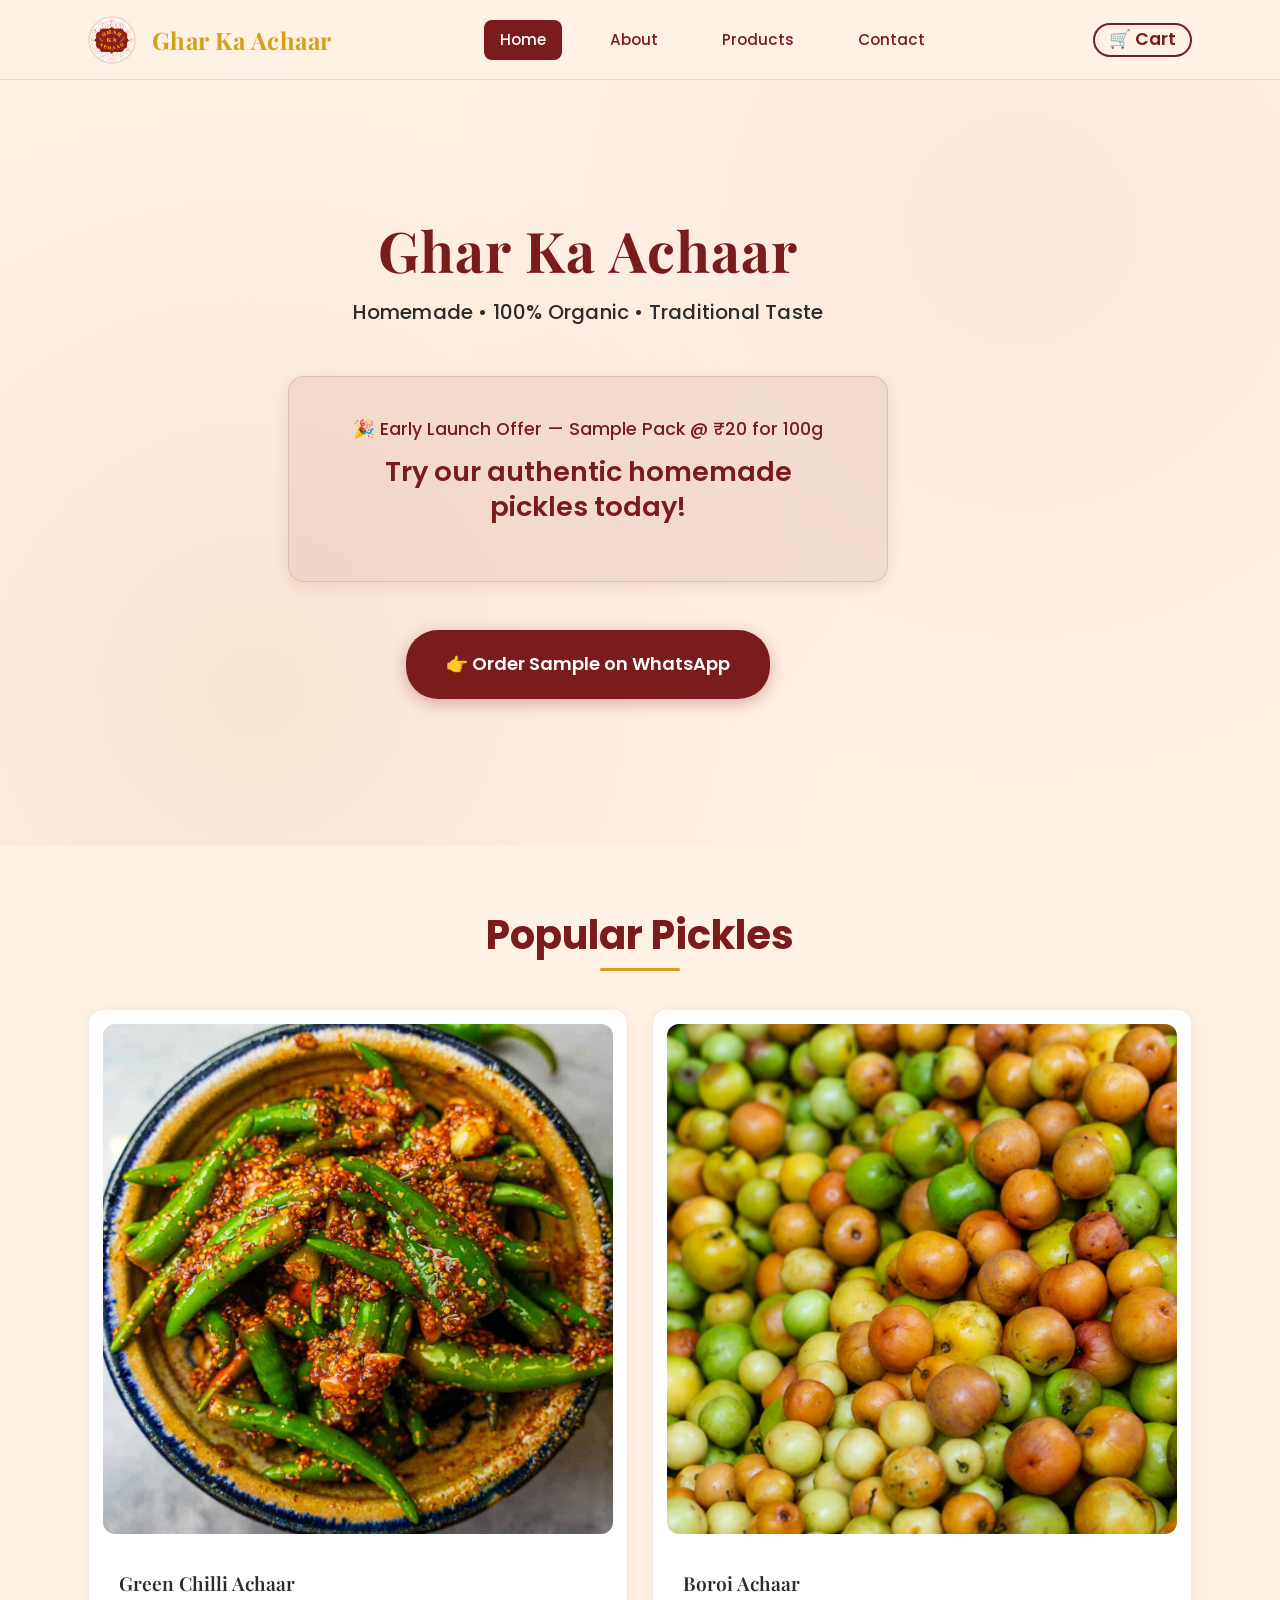
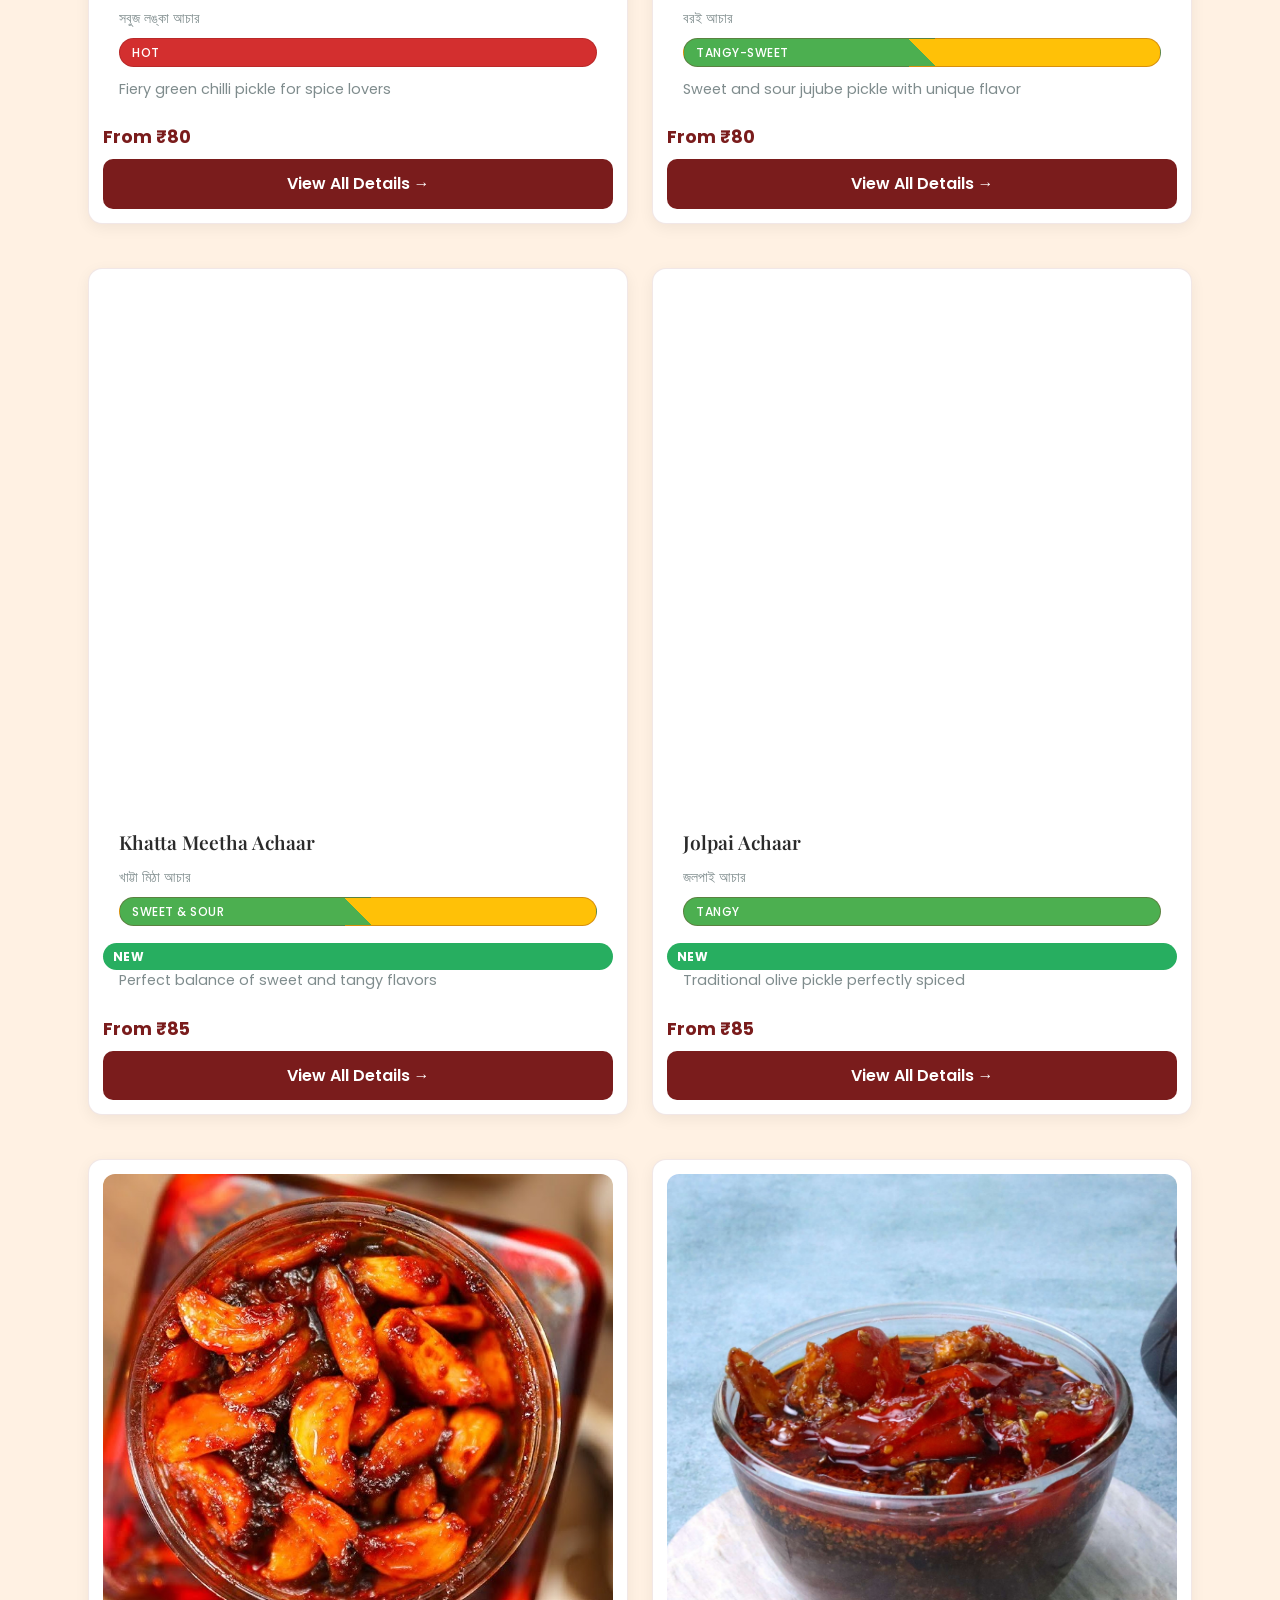
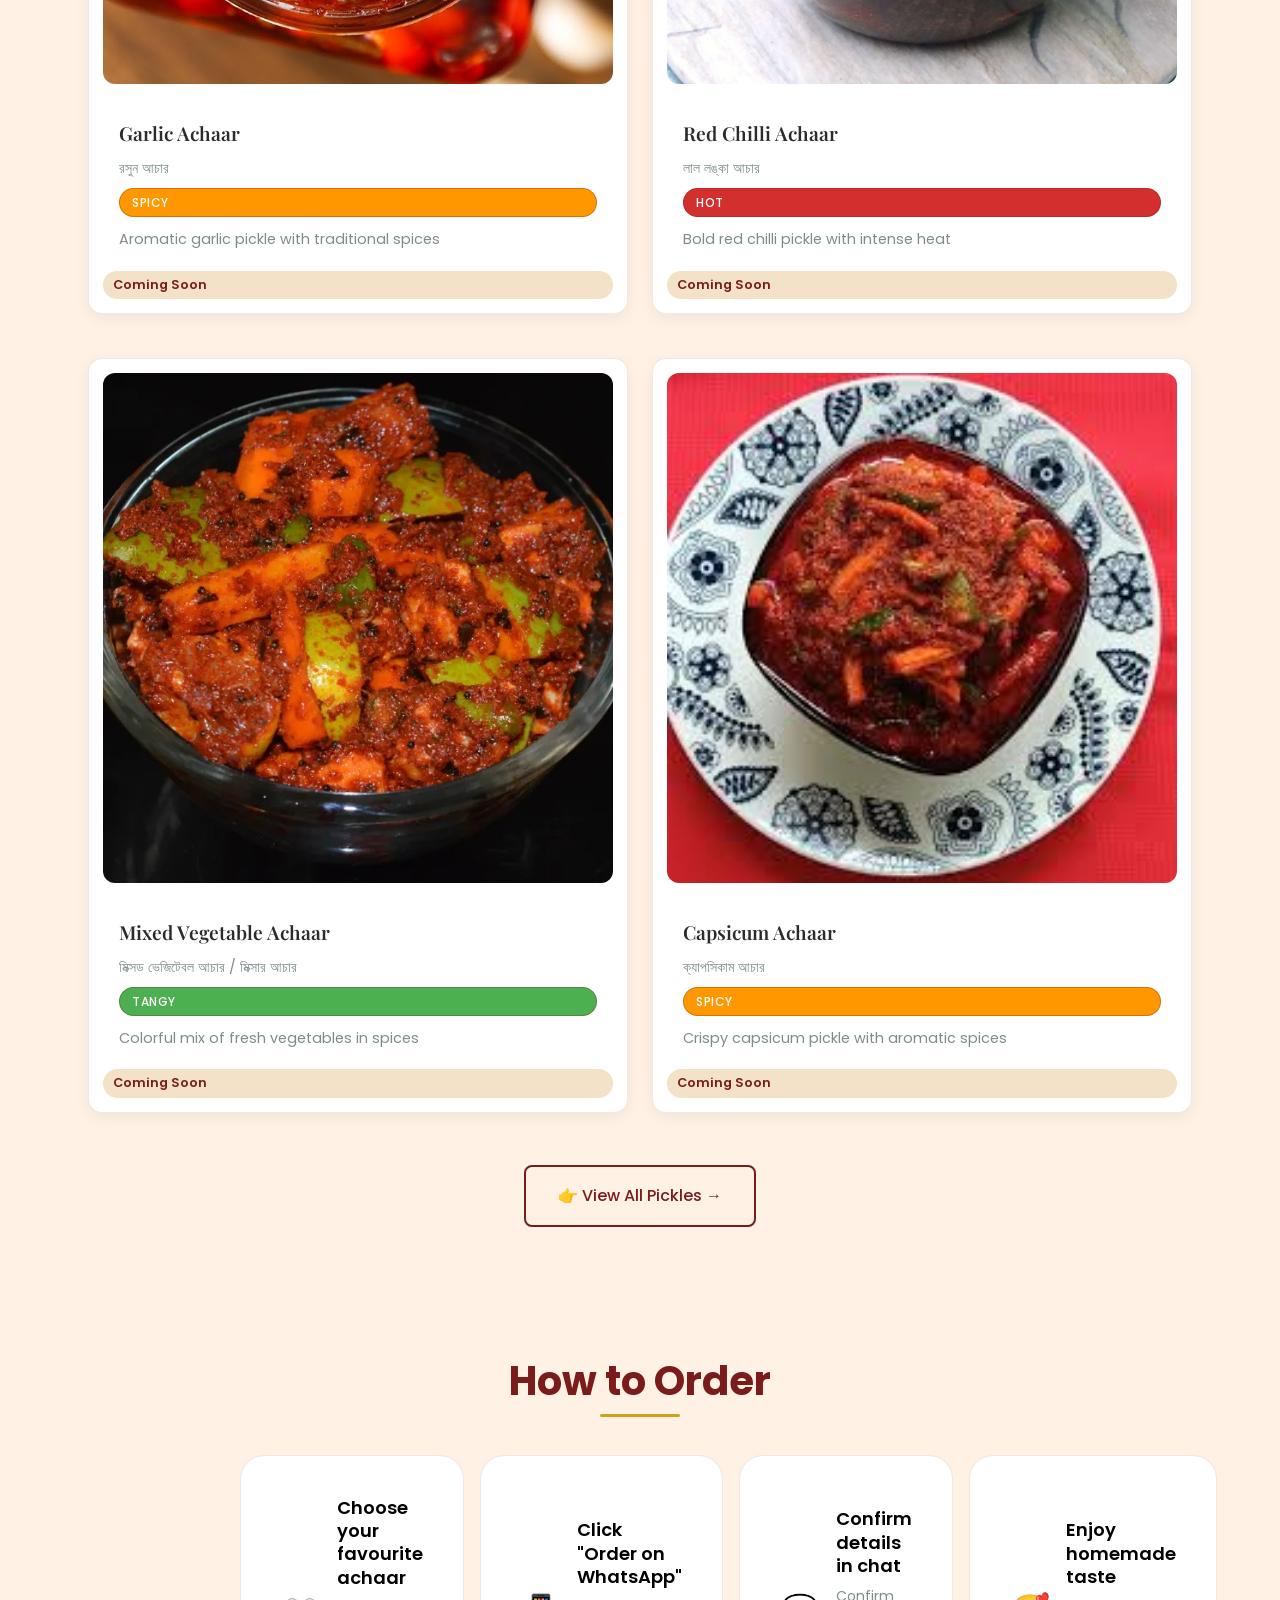
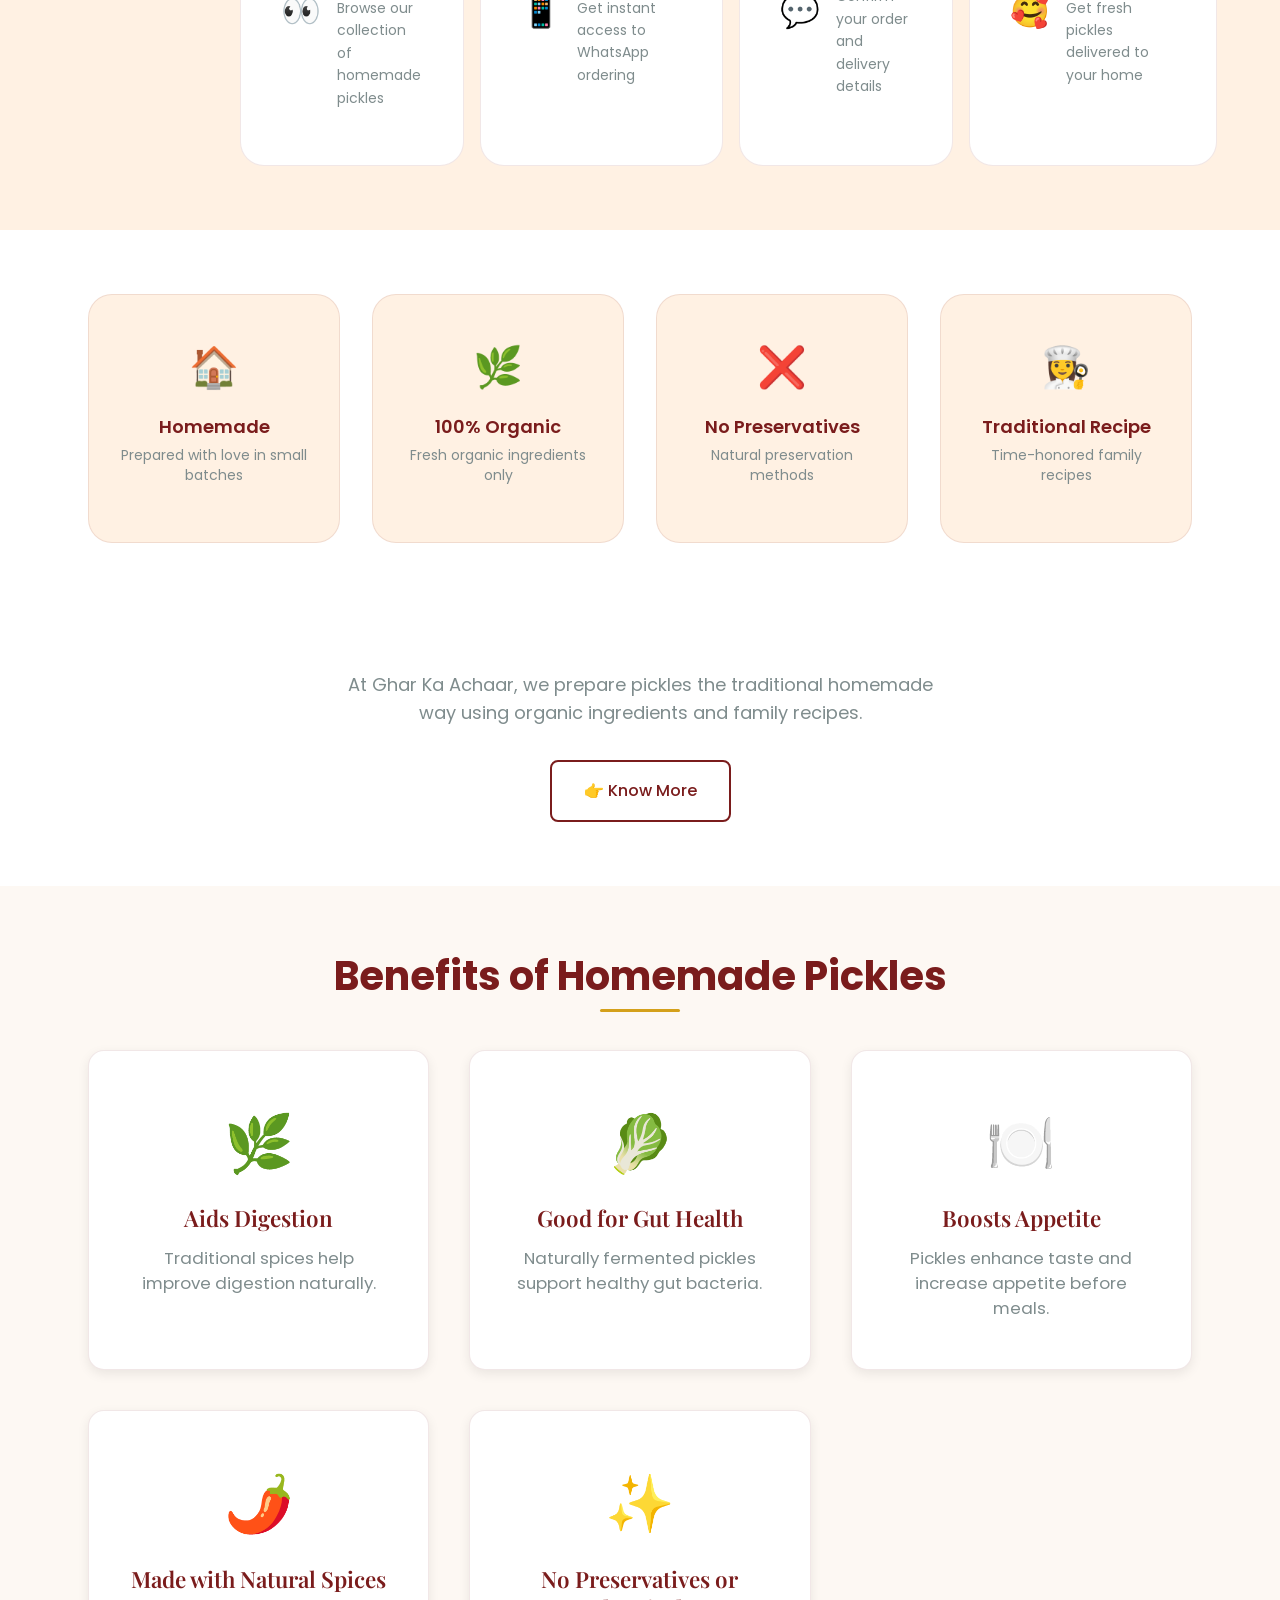
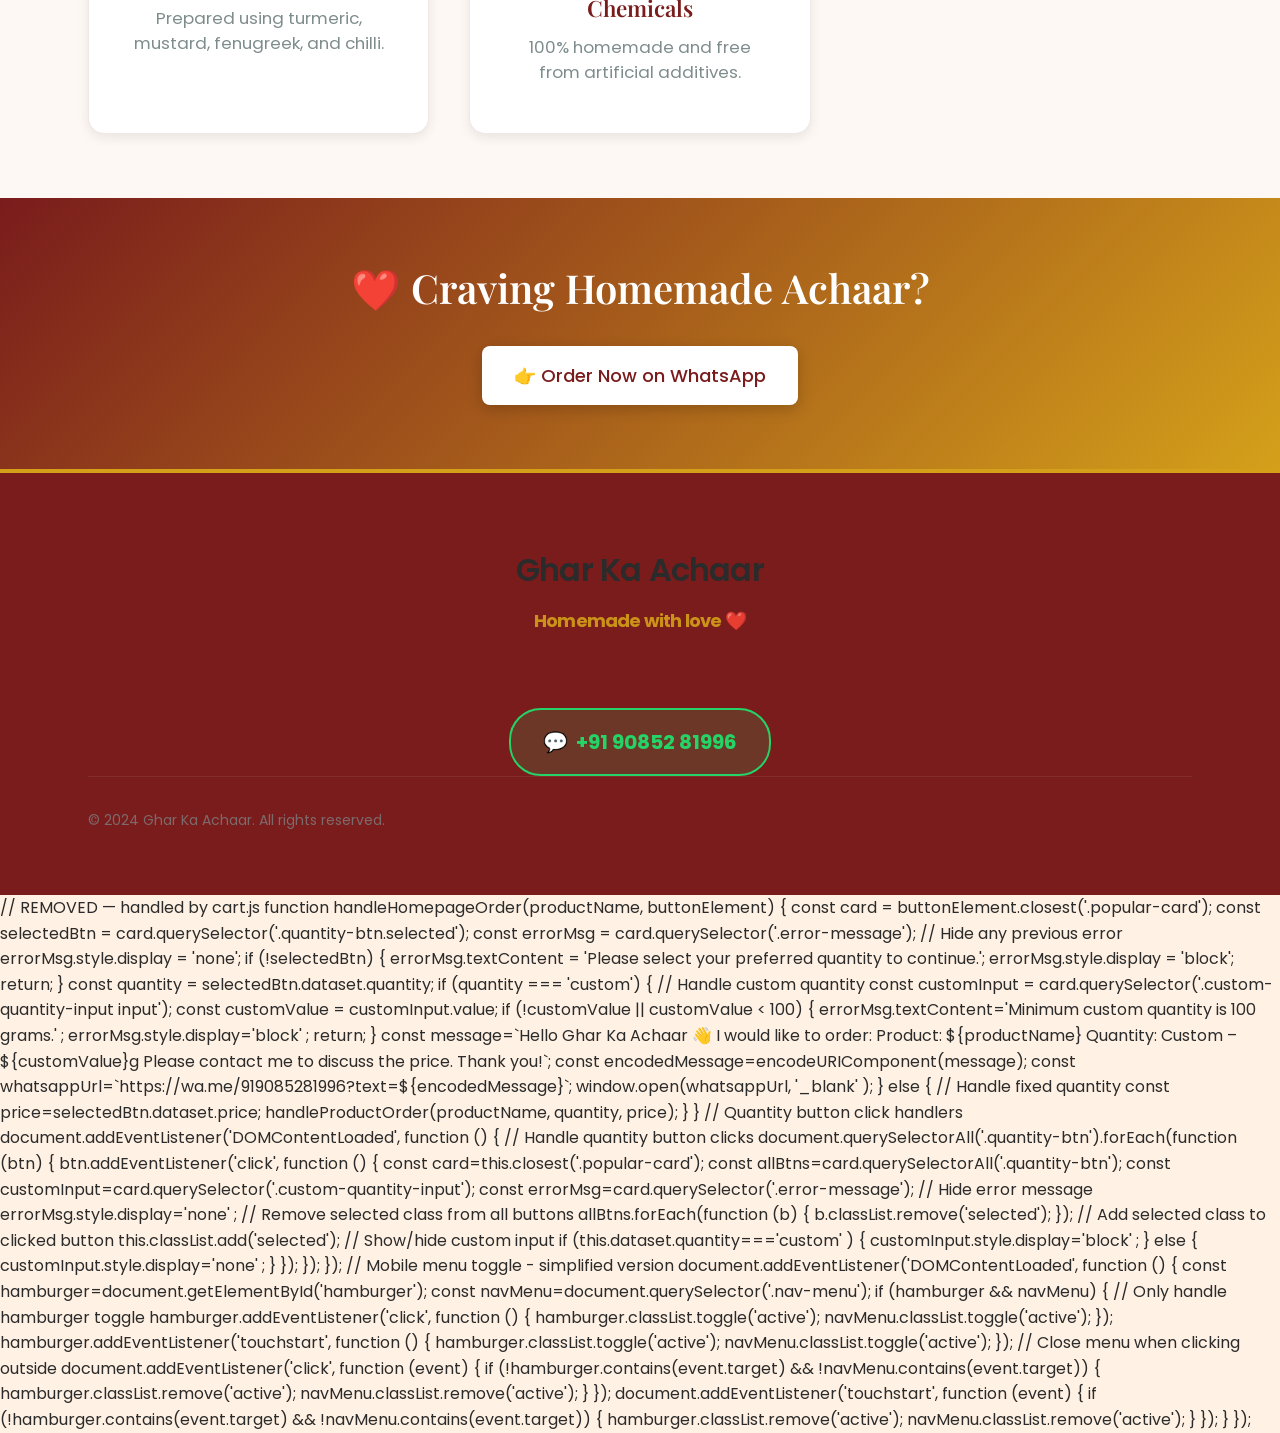
==== index.html @ 4f5147fd "Add" ====
<!DOCTYPE html>
<html lang="en">

<head>
    <meta charset="UTF-8">
    <meta name="viewport" content="width=device-width, initial-scale=1.0">

    <!-- SEO Meta Tags -->
    <meta name="description"
        content="Ghar Ka Achaar - Homemade 100% organic traditional Indian pickles made with authentic family recipes. Order fresh, preservative-free pickles online.">
    <meta name="keywords"
        content="homemade pickles, Indian achaar, traditional pickles, organic pickles, authentic Indian food, mango pickle, lemon pickle, Ghar Ka Achaar">
    <meta name="author" content="Ghar Ka Achaar">
    <meta name="robots" content="index, follow">
    <meta name="language" content="English">

    <!-- OpenGraph Meta Tags for Social Sharing -->
    <meta property="og:title" content="Ghar Ka Achaar - Homemade 100% Organic Traditional Indian Pickles">
    <meta property="og:description"
        content="Homemade 100% organic traditional Indian pickles made with authentic family recipes. Order fresh, preservative-free pickles online.">
    <meta property="og:image" content="https://yourwebsite.com/assets/images/ghar-ka-achaar-share.jpg">
    <meta property="og:image:alt" content="Ghar Ka Achaar - Homemade Indian Pickles">
    <meta property="og:url" content="https://yourwebsite.com">
    <meta property="og:type" content="website">
    <meta property="og:site_name" content="Ghar Ka Achaar">
    <meta property="og:locale" content="en_US">

    <!-- Twitter Card Meta Tags -->
    <meta name="twitter:card" content="summary_large_image">
    <meta name="twitter:title" content="Ghar Ka Achaar - Homemade 100% Organic Traditional Indian Pickles">
    <meta name="twitter:description"
        content="Homemade 100% organic traditional Indian pickles made with authentic family recipes.">
    <meta name="twitter:image" content="https://yourwebsite.com/assets/images/ghar-ka-achaar-share.jpg">
    <meta name="twitter:site" content="@GharKaAchaar">

    <!-- WhatsApp Specific Meta Tags -->
    <meta property="og:whatsapp:title" content="Ghar Ka Achaar - Homemade 100% Organic Traditional Indian Pickles">
    <meta property="og:whatsapp:description"
        content="Homemade 100% organic traditional Indian pickles made with authentic family recipes. Order fresh, preservative-free pickles online.">
    <meta property="og:whatsapp:image" content="https://yourwebsite.com/assets/images/ghar-ka-achaar-share.jpg">

    <title>Ghar Ka Achaar - Homemade 100% Organic Traditional Indian Pickles</title>

    <!-- Favicon placeholder -->
    <link rel="icon" type="image/x-icon" href="assets/icons/favicon.ico">
    <link rel="apple-touch-icon" sizes="180x180" href="assets/icons/apple-touch-icon.png">
    <link rel="icon" type="image/png" sizes="32x32" href="assets/icons/favicon-32x32.png">
    <link rel="icon" type="image/png" sizes="16x16" href="assets/icons/favicon-16x16.png">

    <!-- CSS -->
    <link rel="stylesheet" href="css/style.css">

    <!-- Google Fonts -->
    <link rel="preconnect" href="https://fonts.googleapis.com">
    <link rel="preconnect" href="https://fonts.gstatic.com" crossorigin>
    <link
        href="https://fonts.googleapis.com/css2?family=Playfair+Display:wght@600;700&family=Poppins:wght@400;500;600&display=swap"
        rel="stylesheet">

    <!-- Canonical URL -->
    <link rel="canonical" href="https://yourwebsite.com">
</head>

<body>
    <!-- Header Section -->
    <header class="header">
        <nav class="navbar">
            <div class="nav-inner">
                <div class="brand-section">
                    <div class="logo-container">
                        <img src="assets/icons/Main_Logo.png" alt="Ghar Ka Achaar Logo" class="brand-logo"
                            onerror="this.style.display='none'; this.nextElementSibling.style.display='flex';">
                        <div class="logo-fallback">
                            <span>GA</span>
                        </div>
                    </div>
                    <div class="brand-text">
                        <a href="index.html">Ghar Ka Achaar</a>
                    </div>
                </div>

                <ul class="nav-links">
                    <li><a href="index.html" class="active">Home</a></li>
                    <li><a href="about.html">About</a></li>
                    <li><a href="products.html">Products</a></li>
                    <li><a href="contact.html">Contact</a></li>
                </ul>

                <button class="cart-icon-btn" onclick="openCart()" aria-label="Open cart">
                    🛒 Cart <span class="cart-badge">0</span>
                </button>

                <div class="hamburger" id="hamburger">
                    <span></span>
                    <span></span>
                    <span></span>
                </div>
            </div>
        </nav>
    </header>

    <!-- Mobile Navigation Menu -->
    <div class="nav-menu" id="nav-menu">
        <ul>
            <li><a href="index.html" class="active">Home</a></li>
            <li><a href="about.html">About</a></li>
            <li><a href="products.html">Products</a></li>
            <li><a href="contact.html">Contact</a></li>
        </ul>
    </div>

    <!-- Hero Section -->
    <section class="hero" id="home">
        <div class="container">
            <div class="hero-content">
                <h1 class="hero-title">Ghar Ka Achaar</h1>
                <p class="hero-tagline">Homemade • 100% Organic • Traditional Taste</p>

                <div class="offer-highlight">
                    <p class="offer-text">🎉 Early Launch Offer — Sample Pack @ ₹20 for 100g</p>
                    <p class="offer-price">Try our authentic homemade pickles today!</p>
                </div>

                <a href="#" class="cta-button" onclick="handleSampleOrder(event)">👉 Order Sample on WhatsApp</a>
            </div>
        </div>
    </section>

    <!-- Popular Pickles Preview -->
    <section class="popular-pickles home-products">
        <div class="container">
            <h2 class="section-title">Popular Pickles</h2>
            <div class="popular-grid">
                <!-- ACTIVE: Product Card 1 — Green Chilli Achaar -->
                <div class="popular-card">
                    <div class="popular-image">
                        <img src="assets/images/GreenChilli_1.jpg" alt="Green Chilli Achaar" loading="lazy">
                    </div>
                    <h3>Green Chilli Achaar</h3>
                    <p class="bengali-name">সবুজ লঙ্কা আচার</p>
                    <div class="taste-badge hot">Hot</div>
                    <p class="popular-description">Fiery green chilli pickle for spice lovers</p>
                    <p class="price-preview">From ₹80</p>

                    <a href="products.html" class="view-details-btn">View All Details &rarr;</a>
                </div>

                <!-- ACTIVE: Product Card 2 — Boroi Achaar -->
                <div class="popular-card">
                    <div class="popular-image">
                        <img src="assets/images/jujube.jpg" alt="Boroi Achaar" loading="lazy">
                    </div>
                    <h3>Boroi Achaar</h3>
                    <p class="bengali-name">বরই আচার</p>
                    <div class="taste-badge tangy-sweet">Tangy-Sweet</div>
                    <p class="popular-description">Sweet and sour jujube pickle with unique flavor</p>
                    <p class="price-preview">From ₹80</p>

                    <a href="products.html" class="view-details-btn">View All Details &rarr;</a>
                </div>

                <!-- ACTIVE NEW: Product Card 3 — Khatta Meetha -->
                <div class="popular-card">
                    <div class="popular-image">
                        <img src="assets/images/Mixer_pickle_1.jpg" alt="Khatta Meetha Achaar" loading="lazy">
                    </div>
                    <h3>Khatta Meetha Achaar</h3>
                    <p class="bengali-name">খাট্টা মিঠা আচার</p>
                    <div class="taste-badge tangy-sweet">Sweet &amp; Sour</div>
                    <span class="new-badge">NEW</span>
                    <p class="popular-description">Perfect balance of sweet and tangy flavors</p>
                    <p class="price-preview">From ₹85</p>

                    <a href="products.html" class="view-details-btn">View All Details &rarr;</a>
                </div>

                <!-- ACTIVE NEW: Product Card 4 — Jolpai Achaar -->
                <div class="popular-card">
                    <div class="popular-image">
                        <img src="assets/images/GreenChilli_1.jpg" alt="Jolpai Achaar" loading="lazy">
                    </div>
                    <h3>Jolpai Achaar</h3>
                    <p class="bengali-name">জলপাই আচার</p>
                    <div class="taste-badge tangy">Tangy</div>
                    <span class="new-badge">NEW</span>
                    <p class="popular-description">Traditional olive pickle perfectly spiced</p>
                    <p class="price-preview">From ₹85</p>

                    <a href="products.html" class="view-details-btn">View All Details &rarr;</a>
                </div>

                <!-- COMING SOON: Garlic Achaar -->
                <div class="popular-card">
                    <div class="popular-image">
                        <img src="assets/images/Garlic_Pickle.jpg" alt="Garlic Achaar" loading="lazy">
                    </div>
                    <h3>Garlic Achaar</h3>
                    <p class="bengali-name">রসুন আচার</p>
                    <div class="taste-badge spicy">Spicy</div>
                    <p class="popular-description">Aromatic garlic pickle with traditional spices</p>
                    <div class="coming-soon">Coming Soon</div>
                </div>

                <!-- COMING SOON: Red Chilli Achaar -->
                <div class="popular-card">
                    <div class="popular-image">
                        <img src="assets/images/Red_Chili_Pickle_1.jpg" alt="Red Chilli Achaar" loading="lazy">
                    </div>
                    <h3>Red Chilli Achaar</h3>
                    <p class="bengali-name">লাল লঙ্কা আচার</p>
                    <div class="taste-badge hot">Hot</div>
                    <p class="popular-description">Bold red chilli pickle with intense heat</p>
                    <div class="coming-soon">Coming Soon</div>
                </div>

                <!-- COMING SOON: Mixed Vegetable Achaar -->
                <div class="popular-card">
                    <div class="popular-image">
                        <img src="assets/images/Mixer_pickle_1.jpg" alt="Mixed Vegetable Achaar" loading="lazy">
                    </div>
                    <h3>Mixed Vegetable Achaar</h3>
                    <p class="bengali-name">মিক্সড ভেজিটেবল আচার / মিক্সার আচার</p>
                    <div class="taste-badge tangy">Tangy</div>
                    <p class="popular-description">Colorful mix of fresh vegetables in spices</p>
                    <div class="coming-soon">Coming Soon</div>
                </div>

                <!-- COMING SOON: Capsicum Achaar -->
                <div class="popular-card">
                    <div class="popular-image">
                        <img src="assets/images/capcicum.jpg" alt="Capsicum Achaar" loading="lazy">
                    </div>
                    <h3>Capsicum Achaar</h3>
                    <p class="bengali-name">ক্যাপসিকাম আচার</p>
                    <div class="taste-badge spicy">Spicy</div>
                    <p class="popular-description">Crispy capsicum pickle with aromatic spices</p>
                    <div class="coming-soon">Coming Soon</div>
                </div>
            </div>

            <div class="view-all-link">
                <a href="products.html" class="view-all-btn">👉 View All Pickles →</a>
            </div>
        </div>
    </section>

    <!-- How to Order Section -->
    <section class="how-to-order">
        <div class="container">
            <h2 class="section-title">How to Order</h2>
            <div class="order-steps">
                <div class="order-step">
                    <div class="step-icon">👀</div>
                    <div class="step-content">
                        <h3>Choose your favourite achaar</h3>
                        <p>Browse our collection of homemade pickles</p>
                    </div>
                </div>
                <div class="order-step">
                    <div class="step-icon">📱</div>
                    <div class="step-content">
                        <h3>Click "Order on WhatsApp"</h3>
                        <p>Get instant access to WhatsApp ordering</p>
                    </div>
                </div>
                <div class="order-step">
                    <div class="step-icon">💬</div>
                    <div class="step-content">
                        <h3>Confirm details in chat</h3>
                        <p>Confirm your order and delivery details</p>
                    </div>
                </div>
                <div class="order-step">
                    <div class="step-icon">🥰</div>
                    <div class="step-content">
                        <h3>Enjoy homemade taste</h3>
                        <p>Get fresh pickles delivered to your home</p>
                    </div>
                </div>
            </div>
        </div>
    </section>

    <!-- Trust Section -->
    <section class="trust-section">
        <div class="container">
            <div class="trust-grid">
                <div class="trust-card">
                    <div class="trust-icon">🏠</div>
                    <h3>Homemade</h3>
                    <p>Prepared with love in small batches</p>
                </div>
                <div class="trust-card">
                    <div class="trust-icon">🌿</div>
                    <h3>100% Organic</h3>
                    <p>Fresh organic ingredients only</p>
                </div>
                <div class="trust-card">
                    <div class="trust-icon">❌</div>
                    <h3>No Preservatives</h3>
                    <p>Natural preservation methods</p>
                </div>
                <div class="trust-card">
                    <div class="trust-icon">👩‍🍳</div>
                    <h3>Traditional Recipe</h3>
                    <p>Time-honored family recipes</p>
                </div>
            </div>
        </div>
    </section>

    <!-- About Preview Section -->
    <section class="about-preview">
        <div class="container">
            <div class="about-preview-content">
                <p>At Ghar Ka Achaar, we prepare pickles the traditional homemade way using organic ingredients and
                    family recipes.</p>
                <a href="about.html" class="know-more-btn">👉 Know More</a>
            </div>
        </div>
    </section>

    <!-- Benefits of Homemade Pickles Section -->
    <section class="benefits">
        <div class="container">
            <h2 class="section-title">Benefits of Homemade Pickles</h2>
            <div class="benefits-grid">
                <div class="benefit-card">
                    <div class="benefit-icon">🌿</div>
                    <h3>Aids Digestion</h3>
                    <p>Traditional spices help improve digestion naturally.</p>
                </div>
                <div class="benefit-card">
                    <div class="benefit-icon">🥬</div>
                    <h3>Good for Gut Health</h3>
                    <p>Naturally fermented pickles support healthy gut bacteria.</p>
                </div>
                <div class="benefit-card">
                    <div class="benefit-icon">🍽️</div>
                    <h3>Boosts Appetite</h3>
                    <p>Pickles enhance taste and increase appetite before meals.</p>
                </div>
                <div class="benefit-card">
                    <div class="benefit-icon">🌶️</div>
                    <h3>Made with Natural Spices</h3>
                    <p>Prepared using turmeric, mustard, fenugreek, and chilli.</p>
                </div>
                <div class="benefit-card">
                    <div class="benefit-icon">✨</div>
                    <h3>No Preservatives or Chemicals</h3>
                    <p>100% homemade and free from artificial additives.</p>
                </div>
            </div>
        </div>
    </section>

    <!-- Strong Call-to-Action Section -->
    <section class="strong-cta">
        <div class="container">
            <div class="cta-content">
                <h2 class="cta-title">❤️ Craving Homemade Achaar?</h2>
                <button class="cta-primary-btn" onclick="handleSampleOrder(event)">👉 Order Now on WhatsApp</button>
            </div>
        </div>
    </section>

    <!-- Footer -->
    <footer class="footer">
        <div class="container">
            <div class="footer-content">
                <div class="footer-brand">
                    <h3>Ghar Ka Achaar</h3>
                    <p class="footer-tagline">Homemade with love ❤️</p>
                </div>

                <div class="footer-contact">
                    <div class="whatsapp-number">
                        💬<strong>+91 90852 81996</strong>
                    </div>
                </div>
            </div>

            <div class="copyright">
                <p>&copy; 2024 Ghar Ka Achaar. All rights reserved.</p>
            </div>
        </div>
    </footer>

    <!-- Cart Overlay -->
    <div id="cart-overlay" class="cart-overlay"></div>

    <!-- Cart Panel -->
    <div id="cart-panel" class="cart-panel" role="dialog" aria-label="Shopping Cart">
        <div class="cart-header">
            <h3>🛒 Your Cart</h3>
            <button class="cart-close-btn" onclick="closeCart()" aria-label="Close cart">&#x2715;</button>
        </div>
        <div id="cart-items" class="cart-items"></div>
        <div class="cart-footer">
            <div class="cart-total-row">
                <span>Total</span>
                <span id="cart-total">₹0</span>
            </div>
            <button class="checkout-btn" onclick="checkoutWhatsApp()">💬 Checkout on WhatsApp</button>
            <button class="clear-cart-btn" onclick="clearCart()">Clear cart</button>
        </div>
    </div>

    <!-- Toast -->
    <div id="cart-toast" class="cart-toast"></div>

    <!-- JavaScript -->
    <script src="js/main.js"></script>
    <script src="js/cart.js"></script>
    <script>
        function handleSampleOrder(event) {
            event.preventDefault();

            const message = `Hello Ghar Ka Achaar 👋
            
I'm interested in your Early Launch Offer!
I would like to order the Sample Pack (100g) at ₹20.

Please confirm availability and delivery details.
Thank you! 🙏`;

            const encodedMessage = encodeURIComponent(message);
            const whatsappUrl = `https://wa.me/919085281996?text=${encodedMessage}`;
            window.open(whatsappUrl, '_blank');
        }

        function handleProductOrder(productName, quantity, price) {
            const message = `Hello Ghar Ka Achaar 👋
            
I would like to order:

Product: ${productName}
Quantity: ${quantity}
Price: ₹${price}

Please confirm availability.
Thank you! 🙏`;

            const encodedMessage = encodeURIComponent(message);
            const whatsappUrl = `https://wa.me/919085281996?text=${encodedMessage}`;
            window.open(whatsappUrl, '_blank');
        }

        // Mobile menu toggle
        document.addEventListener('DOMContentLoaded', function () {
            var hamburger = document.getElementById('hamburger');
            var navMenu = document.querySelector('.nav-menu');
            if (hamburger && navMenu) {
                hamburger.addEventListener('click', function () {
                    hamburger.classList.toggle('active');
                    navMenu.classList.toggle('active');
                });
                hamburger.addEventListener('touchstart', function () {
                    hamburger.classList.toggle('active');
                    navMenu.classList.toggle('active');
                });
                document.addEventListener('click', function (event) {
                    if (!hamburger.contains(event.target) && !navMenu.contains(event.target)) {
                        hamburger.classList.remove('active');
                        navMenu.classList.remove('active');
                    }
                });
            }
        });
    </script>
</body>

</html>

// REMOVED — handled by cart.js
function handleHomepageOrder(productName, buttonElement) {
const card = buttonElement.closest('.popular-card');
const selectedBtn = card.querySelector('.quantity-btn.selected');
const errorMsg = card.querySelector('.error-message');

// Hide any previous error
errorMsg.style.display = 'none';

if (!selectedBtn) {
errorMsg.textContent = 'Please select your preferred quantity to continue.';
errorMsg.style.display = 'block';
return;
}

const quantity = selectedBtn.dataset.quantity;

if (quantity === 'custom') {
// Handle custom quantity
const customInput = card.querySelector('.custom-quantity-input input');
const customValue = customInput.value;

if (!customValue || customValue < 100) { errorMsg.textContent='Minimum custom quantity is 100 grams.' ;
    errorMsg.style.display='block' ; return; } const message=`Hello Ghar Ka Achaar 👋 I would like to order: Product:
    ${productName} Quantity: Custom – ${customValue}g Please contact me to discuss the price. Thank you!`; const
    encodedMessage=encodeURIComponent(message); const whatsappUrl=`https://wa.me/919085281996?text=${encodedMessage}`;
    window.open(whatsappUrl, '_blank' ); } else { // Handle fixed quantity const price=selectedBtn.dataset.price;
    handleProductOrder(productName, quantity, price); } } // Quantity button click handlers
    document.addEventListener('DOMContentLoaded', function () { // Handle quantity button clicks
    document.querySelectorAll('.quantity-btn').forEach(function (btn) { btn.addEventListener('click', function () {
    const card=this.closest('.popular-card'); const allBtns=card.querySelectorAll('.quantity-btn'); const
    customInput=card.querySelector('.custom-quantity-input'); const errorMsg=card.querySelector('.error-message'); //
    Hide error message errorMsg.style.display='none' ; // Remove selected class from all buttons
    allBtns.forEach(function (b) { b.classList.remove('selected'); }); // Add selected class to clicked button
    this.classList.add('selected'); // Show/hide custom input if (this.dataset.quantity==='custom' ) {
    customInput.style.display='block' ; } else { customInput.style.display='none' ; } }); }); }); // Mobile menu toggle
    - simplified version document.addEventListener('DOMContentLoaded', function () { const
    hamburger=document.getElementById('hamburger'); const navMenu=document.querySelector('.nav-menu'); if (hamburger &&
    navMenu) { // Only handle hamburger toggle hamburger.addEventListener('click', function () {
    hamburger.classList.toggle('active'); navMenu.classList.toggle('active'); });
    hamburger.addEventListener('touchstart', function () { hamburger.classList.toggle('active');
    navMenu.classList.toggle('active'); }); // Close menu when clicking outside document.addEventListener('click',
    function (event) { if (!hamburger.contains(event.target) && !navMenu.contains(event.target)) {
    hamburger.classList.remove('active'); navMenu.classList.remove('active'); } });
    document.addEventListener('touchstart', function (event) { if (!hamburger.contains(event.target) &&
    !navMenu.contains(event.target)) { hamburger.classList.remove('active'); navMenu.classList.remove('active'); } }); }
    }); </script>
    </body>

    </html>
---- css/style.css ----
/* CSS Variables for Traditional Indian Kitchen */
:root {
    /* Brand Colors */
    --primary-maroon: #7A1C1C;
    --secondary-gold: #D4A01A;
    --background-cream: #FFF1E3;
    --text-charcoal: #2B2B2B;

    /* Legacy Colors (keeping for compatibility) */
    --primary-achaar: #7A1C1C;
    --accent-chilli: #D4A01A;
    --accent-turmeric: #D4A01A;
    --accent-garlic: #95A5A6;
    --accent-coriander: #27AE60;
    --text-dark: #2B2B2B;
    --text-light: #7F8C8D;
    --text-lighter: #BDC3C7;
    --bg-warm: #FFF1E3;
    --bg-cream: #FFF1E3;
    --card-bg: #FFFFFF;
    --border-light: rgba(122, 28, 28, 0.1);
    --border-medium: rgba(122, 28, 28, 0.2);
    --shadow-soft: 0 2px 8px rgba(0, 0, 0, 0.08);
    --shadow-hover: 0 8px 20px rgba(0, 0, 0, 0.12);

    /* Typography */
    --font-brand: 'Playfair Display', serif;
    --font-body: 'Poppins', sans-serif;
    --font-weight-brand: 700;
    --font-weight-heading: 600;
    --font-weight-body: 400;
    --font-weight-medium: 500;

    /* Spacing */
    --spacing-xs: 0.25rem;
    --spacing-sm: 0.5rem;
    --spacing-md: 1rem;
    --spacing-lg: 1.5rem;
    --spacing-xl: 2rem;
    --spacing-xxl: 3rem;
}

/* Reset and Base Styles */
* {
    margin: 0;
    padding: 0;
    box-sizing: border-box;
}

html {
    scroll-behavior: smooth;
    font-size: 16px;
}

body {
    font-family: var(--font-body);
    line-height: 1.6;
    color: var(--text-dark);
    background-color: var(--bg-warm);
    font-size: 16px;
    -webkit-font-smoothing: antialiased;
    -moz-osx-font-smoothing: grayscale;
}

/* Container */
.container {
    width: 100%;
    max-width: 1200px;
    margin: 0 auto;
    padding: 0 1rem;
}

/* Grid System */
.products-grid {
    display: grid;
    grid-template-columns: 1fr;
    gap: 1.5rem;
}

/* Responsive Grid */
@media (min-width: 768px) {
    .products-grid {
        grid-template-columns: repeat(2, 1fr);
        gap: 2rem;
    }
}

@media (min-width: 1024px) {
    .products-grid {
        grid-template-columns: repeat(3, 1fr);
        gap: 2rem;
    }
}

@media (min-width: 1280px) {
    .products-grid {
        grid-template-columns: repeat(4, 1fr);
        gap: 2rem;
    }
}

/* Typography */
h1,
h2,
h3,
h4,
h5,
h6 {
    font-weight: 600;
    line-height: 1.3;
    color: var(--text-dark);
    margin-bottom: 1rem;
}

h1 {
    font-size: 2.5rem;
}

h2 {
    font-size: 2rem;
}

h3 {
    font-size: 1.5rem;
}

h4 {
    font-size: 1.25rem;
}

h5 {
    font-size: 1.125rem;
}

h6 {
    font-size: 1rem;
}

p {
    margin-bottom: 1rem;
    color: var(--text-light);
}

a {
    color: var(--primary-achaar);
    text-decoration: none;
    transition: color 0.3s ease;
}

a:hover {
    color: var(--accent-chilli);
}

/* Lists */
ul,
ol {
    margin-bottom: 1rem;
    padding-left: 2rem;
}

li {
    margin-bottom: 0.5rem;
}

/* Images */
img {
    max-width: 100%;
    height: auto;
    display: block;
    object-fit: cover;
}

/* Image optimization for performance */
.product-image {
    position: relative;
    background-color: var(--light-gray);
    aspect-ratio: 16/9;
    overflow: hidden;
}

.product-img {
    position: absolute;
    top: 0;
    left: 0;
    width: 100%;
    height: 100%;
    object-fit: cover;
    transition: transform 0.3s ease;
}

/* Prevent layout shift */
.product-image::before {
    content: '';
    display: block;
    padding-top: 56.25%;
    /* 16:9 aspect ratio */
}

/* Lazy loading fade-in */
img[loading="lazy"] {
    opacity: 0;
    transition: opacity 0.3s ease;
}

img[loading="lazy"].loaded {
    opacity: 1;
}

/* Mobile image optimization */
@media (max-width: 768px) {
    .product-image {
        aspect-ratio: 4/3;
    }

    .product-image::before {
        padding-top: 75%;
        /* 4:3 aspect ratio */
    }
}

@media (max-width: 480px) {
    .product-image {
        aspect-ratio: 1/1;
    }

    .product-image::before {
        padding-top: 100%;
        /* 1:1 aspect ratio */
    }
}

/* Buttons */
button {
    border: none;
    background: none;
    font-family: inherit;
    cursor: pointer;
    transition: all 0.3s ease;
}

/* Form Elements */
input,
select,
textarea {
    font-family: inherit;
    font-size: inherit;
    line-height: inherit;
    border: 1px solid var(--gray);
    border-radius: 0.25rem;
    padding: 0.5rem;
}

input:focus,
select:focus,
textarea:focus {
    outline: none;
    border-color: var(--traditional-red);
    box-shadow: 0 0 0 2px rgba(220, 20, 60, 0.2);
}

/* Utility Classes */
.text-center {
    text-align: center;
}

.text-left {
    text-align: left;
}

.text-right {
    text-align: right;
}

.font-bold {
    font-weight: 700;
}

.font-semibold {
    font-weight: 600;
}

.font-medium {
    font-weight: 500;
}

.font-normal {
    font-weight: 400;
}

/* Margin Utilities */
.m-0 {
    margin: 0;
}

.m-1 {
    margin: 0.25rem;
}

.m-2 {
    margin: 0.5rem;
}

.m-3 {
    margin: 0.75rem;
}

.m-4 {
    margin: 1rem;
}

.m-5 {
    margin: 1.25rem;
}

.m-6 {
    margin: 1.5rem;
}

.m-8 {
    margin: 2rem;
}

.m-10 {
    margin: 2.5rem;
}

.m-12 {
    margin: 3rem;
}

.m-16 {
    margin: 4rem;
}

.m-20 {
    margin: 5rem;
}

.mt-0 {
    margin-top: 0;
}

.mt-1 {
    margin-top: 0.25rem;
}

.mt-2 {
    margin-top: 0.5rem;
}

.mt-3 {
    margin-top: 0.75rem;
}

.mt-4 {
    margin-top: 1rem;
}

.mt-5 {
    margin-top: 1.25rem;
}

.mt-6 {
    margin-top: 1.5rem;
}

.mt-8 {
    margin-top: 2rem;
}

.mt-10 {
    margin-top: 2.5rem;
}

.mt-12 {
    margin-top: 3rem;
}

.mt-16 {
    margin-top: 4rem;
}

.mt-20 {
    margin-top: 5rem;
}

.mb-0 {
    margin-bottom: 0;
}

.mb-1 {
    margin-bottom: 0.25rem;
}

.mb-2 {
    margin-bottom: 0.5rem;
}

.mb-3 {
    margin-bottom: 0.75rem;
}

.mb-4 {
    margin-bottom: 1rem;
}

.mb-5 {
    margin-bottom: 1.25rem;
}

.mb-6 {
    margin-bottom: 1.5rem;
}

.mb-8 {
    margin-bottom: 2rem;
}

.mb-10 {
    margin-bottom: 2.5rem;
}

.mb-12 {
    margin-bottom: 3rem;
}

.mb-16 {
    margin-bottom: 4rem;
}

.mb-20 {
    margin-bottom: 5rem;
}

.ml-0 {
    margin-left: 0;
}

.ml-1 {
    margin-left: 0.25rem;
}

.ml-2 {
    margin-left: 0.5rem;
}

.ml-3 {
    margin-left: 0.75rem;
}

.ml-4 {
    margin-left: 1rem;
}

.ml-5 {
    margin-left: 1.25rem;
}

.ml-6 {
    margin-left: 1.5rem;
}

.ml-8 {
    margin-left: 2rem;
}

.ml-10 {
    margin-left: 2.5rem;
}

.ml-12 {
    margin-left: 3rem;
}

.mr-0 {
    margin-right: 0;
}

.mr-1 {
    margin-right: 0.25rem;
}

.mr-2 {
    margin-right: 0.5rem;
}

.mr-3 {
    margin-right: 0.75rem;
}

.mr-4 {
    margin-right: 1rem;
}

.mr-5 {
    margin-right: 1.25rem;
}

.mr-6 {
    margin-right: 1.5rem;
}

.mr-8 {
    margin-right: 2rem;
}

.mr-10 {
    margin-right: 2.5rem;
}

.mr-12 {
    margin-right: 3rem;
}

.mx-auto {
    margin-left: auto;
    margin-right: auto;
}

.my-auto {
    margin-top: auto;
    margin-bottom: auto;
}

/* Padding Utilities */
.p-0 {
    padding: 0;
}

.p-1 {
    padding: 0.25rem;
}

.p-2 {
    padding: 0.5rem;
}

.p-3 {
    padding: 0.75rem;
}

.p-4 {
    padding: 1rem;
}

.p-5 {
    padding: 1.25rem;
}

.p-6 {
    padding: 1.5rem;
}

.p-8 {
    padding: 2rem;
}

.p-10 {
    padding: 2.5rem;
}

.p-12 {
    padding: 3rem;
}

.p-16 {
    padding: 4rem;
}

.p-20 {
    padding: 5rem;
}

.pt-0 {
    padding-top: 0;
}

.pt-1 {
    padding-top: 0.25rem;
}

.pt-2 {
    padding-top: 0.5rem;
}

.pt-3 {
    padding-top: 0.75rem;
}

.pt-4 {
    padding-top: 1rem;
}

.pt-5 {
    padding-top: 1.25rem;
}

.pt-6 {
    padding-top: 1.5rem;
}

.pt-8 {
    padding-top: 2rem;
}

.pt-10 {
    padding-top: 2.5rem;
}

.pt-12 {
    padding-top: 3rem;
}

.pt-16 {
    padding-top: 4rem;
}

.pt-20 {
    padding-top: 5rem;
}

.pb-0 {
    padding-bottom: 0;
}

.pb-1 {
    padding-bottom: 0.25rem;
}

.pb-2 {
    padding-bottom: 0.5rem;
}

.pb-3 {
    padding-bottom: 0.75rem;
}

.pb-4 {
    padding-bottom: 1rem;
}

.pb-5 {
    padding-bottom: 1.25rem;
}

.pb-6 {
    padding-bottom: 1.5rem;
}

.pb-8 {
    padding-bottom: 2rem;
}

.pb-10 {
    padding-bottom: 2.5rem;
}

.pb-12 {
    padding-bottom: 3rem;
}

.pb-16 {
    padding-bottom: 4rem;
}

.pb-20 {
    padding-bottom: 5rem;
}

.pl-0 {
    padding-left: 0;
}

.pl-1 {
    padding-left: 0.25rem;
}

.pl-2 {
    padding-left: 0.5rem;
}

.pl-3 {
    padding-left: 0.75rem;
}

.pl-4 {
    padding-left: 1rem;
}

.pl-5 {
    padding-left: 1.25rem;
}

.pl-6 {
    padding-left: 1.5rem;
}

.pl-8 {
    padding-left: 2rem;
}

.pl-10 {
    padding-left: 2.5rem;
}

.pl-12 {
    padding-left: 3rem;
}

.pr-0 {
    padding-right: 0;
}

.pr-1 {
    padding-right: 0.25rem;
}

.pr-2 {
    padding-right: 0.5rem;
}

.pr-3 {
    padding-right: 0.75rem;
}

.pr-4 {
    padding-right: 1rem;
}

.pr-5 {
    padding-right: 1.25rem;
}

.pr-6 {
    padding-right: 1.5rem;
}

.pr-8 {
    padding-right: 2rem;
}

.pr-10 {
    padding-right: 2.5rem;
}

.pr-12 {
    padding-right: 3rem;
}

.px-0 {
    padding-left: 0;
    padding-right: 0;
}

.px-1 {
    padding-left: 0.25rem;
    padding-right: 0.25rem;
}

.px-2 {
    padding-left: 0.5rem;
    padding-right: 0.5rem;
}

.px-3 {
    padding-left: 0.75rem;
    padding-right: 0.75rem;
}

.px-4 {
    padding-left: 1rem;
    padding-right: 1rem;
}

.px-5 {
    padding-left: 1.25rem;
    padding-right: 1.25rem;
}

.px-6 {
    padding-left: 1.5rem;
    padding-right: 1.5rem;
}

.px-8 {
    padding-left: 2rem;
    padding-right: 2rem;
}

.px-10 {
    padding-left: 2.5rem;
    padding-right: 2.5rem;
}

.px-12 {
    padding-left: 3rem;
    padding-right: 3rem;
}

.py-0 {
    padding-top: 0;
    padding-bottom: 0;
}

.py-1 {
    padding-top: 0.25rem;
    padding-bottom: 0.25rem;
}

.py-2 {
    padding-top: 0.5rem;
    padding-bottom: 0.5rem;
}

.py-3 {
    padding-top: 0.75rem;
    padding-bottom: 0.75rem;
}

.py-4 {
    padding-top: 1rem;
    padding-bottom: 1rem;
}

.py-5 {
    padding-top: 1.25rem;
    padding-bottom: 1.25rem;
}

.py-6 {
    padding-top: 1.5rem;
    padding-bottom: 1.5rem;
}

.py-8 {
    padding-top: 2rem;
    padding-bottom: 2rem;
}

.py-10 {
    padding-top: 2.5rem;
    padding-bottom: 2.5rem;
}

.py-12 {
    padding-top: 3rem;
    padding-bottom: 3rem;
}

/* Display Utilities */
.block {
    display: block;
}

.inline-block {
    display: inline-block;
}

.inline {
    display: inline;
}

.flex {
    display: flex;
}

.inline-flex {
    display: inline-flex;
}

.grid {
    display: grid;
}

.hidden {
    display: none;
}

/* Position Utilities */
.relative {
    position: relative;
}

.absolute {
    position: absolute;
}

.fixed {
    position: fixed;
}

.sticky {
    position: sticky;
}

/* Color Utilities */
.text-white {
    color: var(--white);
}

.text-black {
    color: var(--black);
}

.text-red {
    color: var(--traditional-red);
}

.text-green {
    color: var(--dark-green);
}

.text-yellow {
    color: var(--mustard-yellow);
}

.text-brown {
    color: var(--brown);
}

.text-gray {
    color: var(--gray);
}

.bg-white {
    background-color: var(--white);
}

.bg-black {
    background-color: var(--black);
}

.bg-red {
    background-color: var(--traditional-red);
}

.bg-green {
    background-color: var(--dark-green);
}

.bg-yellow {
    background-color: var(--mustard-yellow);
}

.bg-brown {
    background-color: var(--brown);
}

.bg-gray {
    background-color: var(--gray);
}

.bg-light-gray {
    background-color: var(--light-gray);
}

.bg-cream {
    background-color: var(--cream);
}

/* Border Utilities */
.border {
    border: 1px solid var(--gray);
}

.border-0 {
    border: none;
}

.border-t {
    border-top: 1px solid var(--gray);
}

.border-b {
    border-bottom: 1px solid var(--gray);
}

.border-l {
    border-left: 1px solid var(--gray);
}

.border-r {
    border-right: 1px solid var(--gray);
}

.rounded {
    border-radius: 0.25rem;
}

.rounded-md {
    border-radius: 0.375rem;
}

.rounded-lg {
    border-radius: 0.5rem;
}

.rounded-xl {
    border-radius: 0.75rem;
}

.rounded-2xl {
    border-radius: 1rem;
}

.rounded-full {
    border-radius: 9999px;
}

/* Shadow Utilities */
.shadow {
    box-shadow: 0 1px 3px 0 rgba(0, 0, 0, 0.1), 0 1px 2px 0 rgba(0, 0, 0, 0.06);
}

.shadow-md {
    box-shadow: 0 4px 6px -1px rgba(0, 0, 0, 0.1), 0 2px 4px -1px rgba(0, 0, 0, 0.06);
}

.shadow-lg {
    box-shadow: 0 10px 15px -3px rgba(0, 0, 0, 0.1), 0 4px 6px -2px rgba(0, 0, 0, 0.05);
}

.shadow-xl {
    box-shadow: 0 20px 25px -5px rgba(0, 0, 0, 0.1), 0 10px 10px -5px rgba(0, 0, 0, 0.04);
}

/* Opacity Utilities */
.opacity-0 {
    opacity: 0;
}

.opacity-25 {
    opacity: 0.25;
}

.opacity-50 {
    opacity: 0.5;
}

.opacity-75 {
    opacity: 0.75;
}

.opacity-100 {
    opacity: 1;
}

/* Cursor Utilities */
.cursor-pointer {
    cursor: pointer;
}

.cursor-default {
    cursor: default;
}

/* Transition Utilities */
.transition {
    transition: all 0.3s ease;
}

.transition-colors {
    transition: color 0.3s ease, background-color 0.3s ease, border-color 0.3s ease;
}

.transition-transform {
    transition: transform 0.3s ease;
}

/* Hover Utilities */
.hover\:text-red:hover {
    color: var(--traditional-red);
}

.hover\:text-green:hover {
    color: var(--dark-green);
}

.hover\:text-yellow:hover {
    color: var(--mustard-yellow);
}

.hover\:bg-red:hover {
    background-color: var(--traditional-red);
}

.hover\:bg-green:hover {
    background-color: var(--dark-green);
}

.hover\:bg-yellow:hover {
    background-color: var(--mustard-yellow);
}

.hover\:shadow-lg:hover {
    box-shadow: 0 10px 15px -3px rgba(0, 0, 0, 0.1), 0 4px 6px -2px rgba(0, 0, 0, 0.05);
}

/* Mobile-first Responsive Utilities */
@media (max-width: 640px) {
    .container {
        padding: 0 0.75rem;
    }

    h1 {
        font-size: 2rem;
    }

    h2 {
        font-size: 1.75rem;
    }

    h3 {
        font-size: 1.5rem;
    }

    h4 {
        font-size: 1.25rem;
    }

    h5 {
        font-size: 1.125rem;
    }

    h6 {
        font-size: 1rem;
    }
}

@media (max-width: 480px) {
    .container {
        padding: 0 0.5rem;
    }

    h1 {
        font-size: 1.75rem;
    }

    h2 {
        font-size: 1.5rem;
    }

    h3 {
        font-size: 1.25rem;
    }
}

/* Header Specific Styles */
.header {
    position: sticky;
    top: 0;
    z-index: 100;
    background-color: var(--bg-warm);
    border-bottom: 1px solid var(--border-light);
    backdrop-filter: blur(10px);
    -webkit-backdrop-filter: blur(10px);
    height: 70px;
    transition: all 0.3s ease;
}

.navbar {
    width: 100%;
    height: 100%;
}

.nav-inner {
    display: flex;
    align-items: center;
    justify-content: space-between;
    width: 100%;
    max-width: 1200px;
    margin: 0 auto;
    padding: 0 1rem;
    height: 70px;
}

.brand-section {
    display: flex;
    align-items: center;
    gap: 1rem;
}

.logo-container {
    position: relative;
    width: 70px;
    height: 70px;
    flex-shrink: 0;
}

.brand-logo {
    width: 100%;
    height: 100%;
    border-radius: 50%;
    object-fit: cover;
    border: 2px solid var(--border-light);
}

.logo-fallback {
    display: none;
    width: 100%;
    height: 100%;
    background: linear-gradient(135deg, var(--primary-achaar), var(--accent-chilli));
    border-radius: 50%;
    align-items: center;
    justify-content: center;
    color: white;
    font-weight: 700;
    font-size: 1rem;
    border: 2px solid var(--border-light);
}

.brand-text {
    font-family: var(--font-brand);
    font-size: 2.5rem;
    font-weight: var(--font-weight-brand);
    color: var(--secondary-gold);
    letter-spacing: 0.02em;
    line-height: 1;
}

.brand-text a {
    color: var(--secondary-gold);
    text-decoration: none;
    transition: color 0.3s ease;
}

.brand-text a:hover {
    color: var(--primary-maroon);
}

/* Navigation Links */
.nav-links {
    display: none;
    list-style: none;
    padding: 0;
    margin: 0;
}

.nav-links li {
    margin: 0;
}

.nav-links a {
    display: block;
    padding: 0.5rem 1rem;
    color: var(--primary-maroon);
    text-decoration: none;
    font-family: var(--font-body);
    font-weight: var(--font-weight-medium);
    font-size: 0.95rem;
    transition: all 0.3s ease;
    border-radius: 0.5rem;
}

.nav-links a:hover,
.nav-links a.active {
    background-color: var(--primary-maroon);
    color: white;
}

/* Mobile Navigation Menu */
.nav-menu {
    display: none;
    position: fixed;
    top: 70px;
    left: 0;
    right: 0;
    background-color: var(--bg-warm);
    border-bottom: 1px solid var(--border-light);
    padding: 1rem 0;
    box-shadow: 0 4px 12px var(--shadow-soft);
    z-index: 99;
}

.nav-menu.active {
    display: block;
}

.nav-menu ul {
    list-style: none;
    padding: 0;
    margin: 0;
}

.nav-menu li {
    margin-bottom: 0;
}

.nav-menu a {
    display: block;
    padding: 1rem;
    color: var(--text-dark);
    text-decoration: none;
    font-family: var(--font-body);
    font-weight: var(--font-weight-medium);
    transition: all 0.3s ease;
    border-bottom: 1px solid var(--border-light);
}

.nav-menu a:hover {
    background-color: var(--card-bg);
    color: var(--primary-achaar);
}

.nav-menu a:last-child {
    border-bottom: none;
}

/* Hamburger Menu */
.hamburger {
    width: 30px;
    height: 24px;
    position: relative;
    cursor: pointer;
    display: flex;
    flex-direction: column;
    justify-content: space-between;
    z-index: 101;
    pointer-events: auto;
    -webkit-tap-highlight-color: transparent;
    touch-action: manipulation;
    user-select: none;
}

.hamburger span {
    width: 100%;
    height: 3px;
    background-color: var(--primary-maroon);
    border-radius: 3px;
    transition: all 0.3s ease;
    pointer-events: none;
}

.hamburger:hover span {
    background-color: var(--secondary-gold);
}

.hamburger:active span {
    background-color: var(--secondary-gold);
}

.hamburger.active span:nth-child(1) {
    transform: rotate(45deg) translate(8px, 8px);
}

.hamburger.active span:nth-child(2) {
    opacity: 0;
}

.hamburger.active span:nth-child(3) {
    transform: rotate(-45deg) translate(8px, -8px);
}

/* Desktop Navigation */
@media (min-width: 768px) {
    .hamburger {
        display: none;
    }

    .nav-links {
        display: flex;
        gap: 2rem;
    }

    .header {
        height: 80px;
    }

    .nav-inner {
        height: 80px;
        padding: 0 2rem;
    }

    .logo-container {
        width: 52px;
        height: 52px;
    }

    .brand-text {
        font-size: 2rem;
    }
}

@media (min-width: 1024px) {
    .nav-inner {
        padding: 0 3rem;
    }
}

@media (max-width: 640px) {
    .header {
        height: 64px;
    }

    .nav-inner {
        height: 64px;
        padding: 0 1rem;
    }

    .brand-section {
        gap: 0.75rem;
    }

    .brand-text {
        font-size: 1.5rem;
    }

    .logo-container {
        width: 40px;
        height: 40px;
    }

    .nav-menu {
        top: 64px;
    }
}

/* Hero Section Styles */
.hero {
    min-height: 70vh;
    display: flex;
    align-items: center;
    justify-content: center;
    background: linear-gradient(135deg, var(--bg-warm) 0%, #FFF2E6 100%);
    position: relative;
    overflow: hidden;
}

.hero::before {
    content: '';
    position: absolute;
    top: 0;
    left: 0;
    right: 0;
    bottom: 0;
    background: radial-gradient(circle at 20% 80%, rgba(200, 107, 42, 0.1) 0%, transparent 50%),
        radial-gradient(circle at 80% 20%, rgba(158, 42, 43, 0.05) 0%, transparent 50%);
    pointer-events: none;
}

.hero-content {
    text-align: center;
    max-width: 800px;
    padding: 2rem;
    position: relative;
    z-index: 1;
}

.hero-title {
    font-family: var(--font-brand);
    font-size: 3.5rem;
    font-weight: var(--font-weight-brand);
    color: var(--primary-maroon);
    margin-bottom: 1rem;
    letter-spacing: 0.02em;
    line-height: 1.1;
}

.hero-tagline {
    font-family: var(--font-body);
    font-size: 1.25rem;
    font-weight: var(--font-weight-medium);
    color: var(--text-charcoal);
    margin-bottom: 2rem;
    letter-spacing: 0.01em;
}

/* Benefits Section */
.benefits {
    padding: 4rem 0;
    background-color: #fdf8f3;
}

.benefits-grid {
    display: grid;
    grid-template-columns: 1fr;
    gap: 1.5rem;
    margin-top: 3rem;
}

.benefit-card {
    background-color: white;
    padding: 2rem 1.5rem;
    border-radius: 1rem;
    box-shadow: 0 4px 12px rgba(0, 0, 0, 0.08);
    text-align: center;
    transition: transform 0.3s ease, box-shadow 0.3s ease;
    border: 1px solid rgba(122, 28, 28, 0.1);
}

.benefit-card:hover {
    transform: translateY(-4px);
    box-shadow: 0 8px 20px rgba(0, 0, 0, 0.12);
}

.benefit-icon {
    font-size: 2.5rem;
    margin-bottom: 1rem;
    display: block;
    color: var(--secondary-gold);
}

.benefit-card h3 {
    font-family: var(--font-brand);
    font-size: 1.25rem;
    font-weight: var(--font-weight-heading);
    color: var(--primary-maroon);
    margin-bottom: 0.75rem;
}

.benefit-card p {
    font-family: var(--font-body);
    font-size: 0.95rem;
    color: var(--text-light);
    line-height: 1.5;
    margin: 0;
}

.offer-highlight {
    background: rgba(122, 28, 28, 0.08);
    color: var(--primary-maroon);
    padding: 2rem 2rem;
    border-radius: 1rem;
    margin-bottom: 2rem;
    box-shadow: 0 4px 15px rgba(122, 28, 28, 0.1);
    text-align: center;
    border: 1px solid rgba(122, 28, 28, 0.15);
}

.offer-text {
    font-family: var(--font-body);
    font-size: 0.95rem;
    font-weight: var(--font-weight-medium);
    margin-bottom: 0.75rem;
    color: var(--primary-maroon);
    line-height: 1.4;
}

.offer-price {
    font-family: var(--font-body);
    font-size: 1.3rem;
    font-weight: var(--font-weight-heading);
    color: var(--primary-maroon);
    line-height: 1.3;
}

.cta-button {
    background: var(--primary-maroon);
    color: white;
    border: none;
    padding: 1.25rem 2.5rem;
    font-size: 1.125rem;
    font-weight: 600;
    border-radius: 2rem;
    cursor: pointer;
    transition: all 0.3s ease;
    box-shadow: 0 4px 15px rgba(122, 28, 28, 0.3);
    position: relative;
    overflow: hidden;
    text-decoration: none;
    display: inline-block;
}

.cta-button:hover {
    transform: translateY(-2px);
    box-shadow: 0 8px 25px rgba(122, 28, 28, 0.4);
    background: var(--secondary-gold);
}

.cta-button:active {
    transform: translateY(0);
}

@keyframes fadeInUp {
    from {
        opacity: 0;
        transform: translateY(30px);
    }

    to {
        opacity: 1;
        transform: translateY(0);
    }
}

@keyframes shimmer {
    0% {
        left: -100%;
    }

    100% {
        left: 100%;
    }
}

@media (max-width: 768px) {
    .hero {
        min-height: 60vh;
        padding: 2rem 0;
    }

    .hero-title {
        font-size: 2.5rem;
    }

    .hero-tagline {
        font-size: 1.25rem;
    }

    .cta-button {
        font-size: 1.125rem;
        padding: 1rem 2rem;
    }
}

@media (max-width: 480px) {
    .hero {
        min-height: 50vh;
        padding: 1.5rem 0;
    }

    .hero-title {
        font-size: 2rem;
    }

    .hero-tagline {
        font-size: 1.125rem;
    }

    .offer-highlight {
        padding: 1rem;
    }

    .cta-button {
        font-size: 1rem;
        padding: 0.875rem 1.5rem;
        width: 100%;
        max-width: 280px;
    }
}

/* Product Cards Styles */
.products {
    padding: 4rem 0;
    background-color: var(--bg-warm);
}

.section-title {
    text-align: center;
    font-size: 2.5rem;
    font-weight: 700;
    color: var(--primary-maroon);
    margin-bottom: 3rem;
    position: relative;
}

.section-title::after {
    content: '';
    position: absolute;
    bottom: -10px;
    left: 50%;
    transform: translateX(-50%);
    width: 80px;
    height: 3px;
    background-color: var(--secondary-gold);
    border-radius: 2px;
}

.product-card {
    background-color: var(--card-bg);
    border: 1px solid rgba(122, 28, 28, 0.1);
    border-radius: 1.5rem;
    overflow: hidden;
    transition: all 0.3s ease;
    cursor: pointer;
    box-shadow: 0 2px 8px var(--shadow-soft);
}

.product-card:hover {
    transform: translateY(-4px);
    box-shadow: 0 8px 20px var(--shadow-hover);
    border-color: rgba(122, 28, 28, 0.2);
}

.product-image {
    position: relative;
    overflow: hidden;
    background-color: var(--bg-warm);
    aspect-ratio: 16/9;
}

.product-image::before {
    content: '';
    position: absolute;
    top: 0;
    left: 0;
    right: 0;
    bottom: 0;
    background: linear-gradient(45deg, rgba(200, 107, 42, 0.05) 0%, transparent 100%);
    opacity: 0;
    transition: opacity 0.3s ease;
}

.product-card:hover .product-image::before {
    opacity: 1;
}

.product-img {
    transition: transform 0.3s ease;
}

.product-card:hover .product-img {
    transform: scale(1.05);
}

.product-info {
    padding: 2rem;
}

.product-name {
    font-size: 1.25rem;
    font-weight: 600;
    color: var(--primary-maroon);
    margin-bottom: 0.75rem;
    transition: color 0.3s ease;
}

.product-card:hover .product-name {
    color: var(--secondary-gold);
}

.product-description {
    font-size: 0.95rem;
    color: var(--text-light);
    line-height: 1.5;
    margin-bottom: 1.5rem;
}

.product-quantity {
    margin-bottom: 1.5rem;
}

.quantity-label {
    font-size: 0.875rem;
    font-weight: 500;
    color: var(--text-dark);
    margin-bottom: 0.5rem;
    display: block;
}

.quantity-select {
    width: 100%;
    padding: 0.75rem;
    border: 1px solid rgba(122, 28, 28, 0.2);
    border-radius: 0.75rem;
    background-color: var(--bg-warm);
    color: var(--text-dark);
    font-size: 0.875rem;
    transition: all 0.3s ease;
    background-image: url("data:image/svg+xml,%3csvg xmlns='http://www.w3.org/2000/svg' fill='none' viewBox='0 0 20 20'%3e%3cpath stroke='%237A1C1C' stroke-linecap='round' stroke-linejoin='round' stroke-width='1.5' d='M6 8l4 4 4-4'/%3e%3c/svg%3e");
    background-position: right 0.5rem center;
    background-repeat: no-repeat;
    background-size: 1.5em 1.5em;
    padding-right: 2.5rem;
    -webkit-appearance: none;
    -moz-appearance: none;
    appearance: none;
}

.quantity-select:focus {
    border-color: var(--primary-maroon);
    outline: none;
    box-shadow: 0 0 0 3px rgba(122, 28, 28, 0.1);
}

.product-price {
    font-size: 1.5rem;
    font-weight: 700;
    color: var(--accent-chilli);
    margin-bottom: 1.5rem;
    position: relative;
    display: inline-block;
}

/* Ingredients Dropdown - Standardized Implementation */
.ingredients-wrapper {
    margin: 0.5rem 0;
    padding: 0 1rem;
}

.ingredients-toggle {
    width: 100%;
    display: flex;
    justify-content: space-between;
    align-items: center;
    padding: 0.5rem 0;
    background: transparent;
    border: none;
    cursor: pointer;
    font-family: var(--font-body);
    font-size: 0.85rem;
    font-weight: var(--font-weight-bold);
    color: var(--primary-maroon);
    text-transform: uppercase;
    letter-spacing: 0.5px;
    transition: color 0.3s ease;
    text-align: left;
}

.ingredients-toggle:hover {
    color: var(--secondary-gold);
}

.ingredients-toggle .arrow {
    font-size: 0.7rem;
    transition: transform 0.3s ease;
    color: var(--primary-maroon);
}

.ingredients-toggle.active .arrow {
    transform: rotate(180deg);
}

.ingredients-list {
    list-style: none;
    padding: 0;
    margin: 0.25rem 0 0 0;
    max-height: 0;
    overflow: hidden;
    transition: max-height 0.3s ease;
}

.ingredients-list.show {
    max-height: 200px;
}

.ingredients-list li {
    font-family: var(--font-body);
    font-size: 0.8rem;
    color: var(--text-light);
    padding: 0.2rem 0;
    line-height: 1.4;
    position: relative;
    padding-left: 1rem;
    text-align: left;
}

.ingredients-list li:before {
    content: "•";
    position: absolute;
    left: 0;
    color: var(--text-light);
}

.ingredients-list li strong {
    font-weight: var(--font-weight-bold);
    color: var(--text-dark);
}

/* Uniform Product Card Sizing */
.product-card {
    display: flex;
    flex-direction: column;
    height: 100%;
    min-height: 600px;
}

.product-info {
    flex: 1;
    display: flex;
    flex-direction: column;
    padding: 1rem;
}

/* Product Images - 1:1 Aspect Ratio */
.product-image {
    height: 0;
    padding-bottom: 100%;
    /* 1:1 aspect ratio */
    overflow: hidden;
    border-radius: 0.5rem 0.5rem 0 0;
    position: relative;
}

.product-image img {
    position: absolute;
    top: 0;
    left: 0;
    width: 100%;
    height: 100%;
    object-fit: cover;
}

/* Homepage Popular Card Images */
.popular-image {
    height: 0;
    padding-bottom: 100%;
    /* 1:1 aspect ratio */
    overflow: hidden;
    border-radius: 0.5rem 0.5rem 0 0;
    position: relative;
}

.popular-image img {
    position: absolute;
    top: 0;
    left: 0;
    width: 100%;
    height: 100%;
    object-fit: cover;
}

.product-name {
    font-family: var(--font-body);
    font-size: 1.25rem;
    font-weight: var(--font-weight-heading);
    color: var(--text-dark);
    margin-bottom: 0.25rem;
    flex-shrink: 0;
}

.bengali-name {
    font-family: var(--font-body);
    font-size: 0.9rem;
    color: #666;
    margin-bottom: 0.5rem;
    font-weight: var(--font-weight-normal);
    flex-shrink: 0;
}

.taste-badge {
    display: inline-block;
    font-family: var(--font-body);
    font-size: 0.75rem;
    font-weight: var(--font-weight-medium);
    color: white;
    padding: 0.25rem 0.75rem;
    border-radius: 1rem;
    margin-bottom: 0.75rem;
    text-transform: uppercase;
    letter-spacing: 0.5px;
    flex-shrink: 0;
    border: 1px solid rgba(122, 28, 28, 0.3);
}

.product-description {
    font-family: var(--font-body);
    font-size: 0.9rem;
    color: var(--text-light);
    margin-bottom: 1rem;
    line-height: 1.4;
    flex-shrink: 0;
}

.product-ingredients {
    margin-bottom: 1rem;
    flex-shrink: 0;
}

.quantity-selection {
    margin-top: auto;
    flex-shrink: 0;
}

.taste-badge.spicy {
    background-color: #ff9800;
    /* Orange */
}

.taste-badge.hot {
    background-color: #d32f2f;
    /* Deep Red */
}

.taste-badge.tangy {
    background-color: #4caf50;
    /* Green */
}

.taste-badge.tangy-sweet {
    background: linear-gradient(45deg, #4caf50 50%, #ffc107 50%);
    /* Green + Yellow mix */
}

.order-btn {
    margin-top: 1rem;
    flex-shrink: 0;
}

/* Product Quantity Selection */
.product-quantity {
    margin: 1rem 0;
}

.quantity-label {
    font-family: var(--font-body);
    font-size: 0.9rem;
    font-weight: var(--font-weight-medium);
    color: var(--text-dark);
    margin-bottom: 0.5rem;
    display: block;
}

.quantity-select {
    width: 100%;
    font-family: var(--font-body);
    font-size: 0.9rem;
    padding: 0.75rem;
    border: 2px solid var(--border-light);
    border-radius: 0.5rem;
    background-color: white;
    color: var(--text-dark);
    cursor: pointer;
    transition: border-color 0.3s ease;
}

.quantity-select:focus {
    outline: none;
    border-color: var(--accent-turmeric);
}

.order-btn {
    width: 100%;
    background: var(--primary-maroon);
    color: white;
    border: none;
    padding: 1rem;
    font-size: 0.95rem;
    font-weight: 600;
    border-radius: 1rem;
    cursor: pointer;
    transition: all 0.3s ease;
    box-shadow: 0 2px 8px rgba(122, 28, 28, 0.2);
    position: relative;
    overflow: hidden;
    text-decoration: none;
    display: inline-block;
    text-align: center;
}

.order-btn:hover {
    transform: translateY(-2px);
    box-shadow: 0 4px 15px rgba(122, 28, 28, 0.3);
    background: var(--secondary-gold);
}

.order-btn:active {
    transform: translateY(0);
}

@media (max-width: 768px) {
    .products {
        padding: 3rem 0;
    }

    .section-title {
        font-size: 2rem;
        margin-bottom: 2rem;
    }

    .product-card {
        margin-bottom: 1.5rem;
    }

    .product-card {
        margin-bottom: 2rem;
    }

    .product-image {
        height: 200px;
    }

    .product-name {
        font-size: 1.25rem;
    }

    .product-description {
        font-size: 0.875rem;
    }

    .product-ingredients {
        margin: 0.75rem 0;
        padding: 0.75rem;
    }

    .ingredients-title {
        font-size: 0.8rem;
        margin-bottom: 0.375rem;
    }

    .ingredients-list {
        gap: 0.375rem;
    }

    .ingredients-list li {
        font-size: 0.75rem;
        padding: 0.2rem 0.4rem;
    }

    .product-price {
        font-size: 1.5rem;
    }

    .order-btn {
        padding: 0.875rem 1rem;
        font-size: 0.875rem;
    }
}

/* About Us, Why Choose Us, and How to Order Sections */
.about {
    padding: 4rem 0;
    background-color: var(--card-bg);
}

.about-content {
    max-width: 1000px;
    margin: 0 auto;
}

.about-features {
    display: grid;
    grid-template-columns: repeat(auto-fit, minmax(250px, 1fr));
    gap: 2rem;
    margin-top: 3rem;
}

.feature-item {
    text-align: center;
    padding: 2rem 1.5rem;
    background-color: var(--bg-warm);
    border: 1px solid rgba(122, 28, 28, 0.1);
    border-radius: 1.5rem;
    transition: all 0.3s ease;
}

.feature-item:hover {
    transform: translateY(-4px);
    box-shadow: 0 8px 20px var(--shadow-hover);
    border-color: rgba(200, 107, 42, 0.2);
}

.feature-title {
    font-size: 1.5rem;
    font-weight: 600;
    color: var(--primary-maroon);
    margin-bottom: 1rem;
    display: flex;
    align-items: center;
    justify-content: center;
    gap: 0.5rem;
}

.feature-title::before {
    content: '🏠';
    font-size: 1.25rem;
}

.feature-item:nth-child(2) .feature-title::before {
    content: '📜';
}

.feature-item:nth-child(3) .feature-title::before {
    content: '🌿';
}

.feature-item:nth-child(4) .feature-title::before {
    content: '✨';
}

.feature-description {
    color: var(--text-light);
    line-height: 1.6;
    font-size: 1rem;
}

.why-choose-us {
    padding: 4rem 0;
    background-color: var(--bg-warm);
}

.features-list {
    max-width: 800px;
    margin: 0 auto;
}

.features {
    list-style: none;
    display: grid;
    grid-template-columns: repeat(auto-fit, minmax(200px, 1fr));
    gap: 2rem;
    margin-top: 3rem;
}

.feature {
    background-color: var(--card-bg);
    padding: 2rem;
    border: 1px solid rgba(122, 28, 28, 0.1);
    border-radius: 1.5rem;
    text-align: center;
    font-size: 1.125rem;
    font-weight: 600;
    color: var(--primary-maroon);
    transition: all 0.3s ease;
    position: relative;
}

.feature::before {
    content: '';
    position: absolute;
    top: -8px;
    left: 50%;
    transform: translateX(-50%);
    font-size: 1.5rem;
    background-color: var(--card-bg);
    padding: 0 0.5rem;
}

.feature:nth-child(1)::before {
    content: '🥬';
}

.feature:nth-child(2)::before {
    content: '👅';
}

.feature:nth-child(3)::before {
    content: '🚫';
}

.feature:nth-child(4)::before {
    content: '⚗️';
}

.feature:hover {
    border-color: rgba(200, 107, 42, 0.2);
    transform: translateY(-2px);
    box-shadow: 0 6px 20px var(--shadow-hover);
}

.how-to-order {
    padding: 4rem 0;
    background-color: var(--card-bg);
}

.order-steps {
    max-width: 800px;
    margin: 0 auto;
}

.steps-list {
    list-style: none;
    counter-reset: step-counter;
    margin-top: 3rem;
}

.step {
    background-color: var(--bg-warm);
    border: 1px solid var(--border-light);
    border-radius: 1.5rem;
    padding: 2rem;
    margin-bottom: 1.5rem;
    font-size: 1.125rem;
    font-weight: 600;
    color: var(--text-dark);
    position: relative;
    padding-left: 4rem;
    transition: all 0.3s ease;
}

.step::before {
    counter-increment: step-counter;
    content: counter(step-counter);
    position: absolute;
    left: 1.5rem;
    top: 50%;
    transform: translateY(-50%);
    background-color: var(--primary-achaar);
    color: white;
    width: 2rem;
    height: 2rem;
    border-radius: 50%;
    display: flex;
    align-items: center;
    justify-content: center;
    font-weight: 700;
    font-size: 1rem;
}

.step::after {
    content: '';
    position: absolute;
    left: 2.5rem;
    top: calc(50% + 1rem);
    transform: translateY(-50%);
    width: 0;
    height: 0;
    border-left: 8px solid transparent;
    border-right: 8px solid transparent;
    border-top: 12px solid var(--text-light);
    opacity: 0.3;
    display: none;
}

.step:last-child::after {
    display: none;
}

.step:hover {
    border-color: rgba(200, 107, 42, 0.2);
    transform: translateX(8px);
    box-shadow: 0 4px 15px var(--shadow-hover);
}

.step:nth-child(1)::after {
    display: block;
}

.step:nth-child(2)::after {
    display: block;
}

.step:nth-child(3)::after {
    display: block;
}

.step::after {
    content: '';
    position: absolute;
    left: 2.5rem;
    top: calc(50% + 1rem);
    transform: translateY(-50%);
    width: 0;
    height: 0;
    border-left: 8px solid transparent;
    border-right: 8px solid transparent;
    border-top: 12px solid var(--gray);
    opacity: 0.3;
    display: none;
}

.step:last-child::after {
    display: none;
}

.step:hover {
    border-color: var(--traditional-red);
    transform: translateX(8px);
    box-shadow: 0 4px 15px rgba(0, 0, 0, 0.1);
}

.step:nth-child(1)::after {
    display: block;
}

.step:nth-child(2)::after {
    display: block;
}

.step:nth-child(3)::after {
    display: block;
}

@media (max-width: 768px) {

    .about,
    .why-choose-us,
    .how-to-order {
        padding: 3rem 0;
    }

    .about-features {
        grid-template-columns: repeat(auto-fit, minmax(200px, 1fr));
        gap: 1.5rem;
        margin-top: 2rem;
    }

    .feature-item {
        padding: 1.5rem 1rem;
    }

    .feature-title {
        font-size: 1.25rem;
    }

    .features {
        grid-template-columns: repeat(auto-fit, minmax(150px, 1fr));
        gap: 1.5rem;
        margin-top: 2rem;
    }

    .feature {
        padding: 1.5rem;
        font-size: 1rem;
    }

    .step {
        padding: 1.5rem;
        padding-left: 3.5rem;
        font-size: 1rem;
        margin-bottom: 1rem;
    }

    .step::before {
        width: 1.5rem;
        height: 1.5rem;
        left: 1rem;
        font-size: 0.875rem;
    }

    .step::after {
        left: 1.75rem;
        top: calc(50% + 0.75rem);
    }
}

@media (max-width: 480px) {

    .about,
    .why-choose-us,
    .how-to-order {
        padding: 2rem 0;
    }

    .about-features {
        grid-template-columns: 1fr;
        gap: 1rem;
        margin-top: 1.5rem;
    }

    .feature-item {
        padding: 1rem;
    }

    .feature-title {
        font-size: 1.125rem;
        margin-bottom: 0.75rem;
    }

    .feature-description {
        font-size: 0.875rem;
    }

    .features {
        grid-template-columns: 1fr;
        gap: 1rem;
        margin-top: 1.5rem;
    }

    .feature {
        padding: 1rem;
        font-size: 0.9375rem;
    }

    .step {
        padding: 1rem;
        padding-left: 3rem;
        font-size: 0.9375rem;
        margin-bottom: 0.75rem;
    }

    .step::before {
        width: 1.25rem;
        height: 1.25rem;
        left: 0.75rem;
        font-size: 0.75rem;
    }

    .step::after {
        left: 1.375rem;
        top: calc(50% + 0.625rem);
        border-left: 6px solid transparent;
        border-right: 6px solid transparent;
        border-top: 10px solid var(--gray);
    }
}

/* Footer Styles */
.footer {
    background: var(--primary-maroon);
    color: white;
    padding: 3rem 0 2rem 0;
    position: relative;
    overflow: hidden;
}

.footer::before {
    content: '';
    position: absolute;
    top: 0;
    left: 0;
    right: 0;
    height: 4px;
    background: linear-gradient(90deg, var(--secondary-gold) 0%, var(--secondary-gold) 50%, var(--secondary-gold) 100%);
    animation: shimmer 3s infinite;
}

.footer-content {
    text-align: center;
    max-width: 600px;
    margin: 0 auto;
}

.footer-brand {
    font-size: 2rem;
    font-weight: 700;
    margin-bottom: 0.5rem;
    color: white;
    letter-spacing: -0.025em;
}

.footer-tagline {
    font-size: 1.125rem;
    margin-bottom: 2rem;
    opacity: 0.9;
    color: var(--secondary-gold);
}

.footer-contact {
    margin-bottom: 2rem;
}

.whatsapp-number {
    font-size: 1.25rem;
    font-weight: 600;
    color: white;
    display: inline-flex;
    align-items: center;
    gap: 0.5rem;
    padding: 1rem 2rem;
    background-color: rgba(37, 211, 102, 0.15);
    border: 2px solid #25d366;
    border-radius: 2rem;
    transition: all 0.3s ease;
}

.whatsapp-number::before {
    content: none !important;
}

.whatsapp-number:hover {
    background-color: rgba(37, 211, 102, 0.25);
    transform: translateY(-2px);
    box-shadow: 0 8px 25px rgba(37, 211, 102, 0.3);
}

.whatsapp-number strong {
    color: #25d366;
    font-weight: 700;
}

.copyright {
    font-size: 0.875rem;
    opacity: 0.7;
    padding-top: 2rem;
    border-top: 1px solid rgba(255, 255, 255, 0.1);
    color: rgba(255, 255, 255, 0.8);
}

@media (max-width: 768px) {
    .footer {
        padding: 2.5rem 0 1.5rem 0;
    }

    .footer-brand {
        font-size: 1.75rem;
    }

    .footer-tagline {
        font-size: 1rem;
        margin-bottom: 1.5rem;
    }

    .whatsapp-number {
        font-size: 1.125rem;
        padding: 0.875rem 1.5rem;
    }

    .whatsapp-number::before {
        font-size: 1.25rem;
    }

    .copyright {
        font-size: 0.8125rem;
        padding-top: 1.5rem;
    }
}

@media (max-width: 480px) {
    .footer {
        padding: 2rem 0 1rem 0;
    }

    .footer-brand {
        font-size: 1.5rem;
    }

    .footer-tagline {
        font-size: 0.9375rem;
        margin-bottom: 1rem;
    }

    .footer-contact {
        margin-bottom: 1.5rem;
    }

    .whatsapp-number {
        font-size: 1rem;
        padding: 0.75rem 1.25rem;
        flex-direction: column;
        gap: 0.25rem;
        text-align: center;
    }

    .whatsapp-number::before {
        font-size: 1.125rem;
    }

    .copyright {
        font-size: 0.75rem;
        padding-top: 1rem;
    }
}

/* Light UI Animations */
/* Fade-in on scroll using CSS */
@keyframes fadeIn {
    from {
        opacity: 0;
        transform: translateY(20px);
    }

    to {
        opacity: 1;
        transform: translateY(0);
    }
}

@keyframes fadeInLeft {
    from {
        opacity: 0;
        transform: translateX(-30px);
    }

    to {
        opacity: 1;
        transform: translateX(0);
    }
}

@keyframes fadeInRight {
    from {
        opacity: 0;
        transform: translateX(30px);
    }

    to {
        opacity: 1;
        transform: translateX(0);
    }
}

@keyframes scaleIn {
    from {
        opacity: 0;
        transform: scale(0.9);
    }

    to {
        opacity: 1;
        transform: scale(1);
    }
}

/* Apply animations to sections */
.hero-content>* {
    animation: fadeIn 0.8s ease-out forwards;
    opacity: 0;
}

.hero-title {
    animation-delay: 0.1s;
}

.hero-tagline {
    animation-delay: 0.3s;
}

.offer-highlight {
    animation-delay: 0.5s;
}

.cta-button {
    animation-delay: 0.7s;
}

.section-title {
    animation: fadeIn 0.8s ease-out forwards;
    opacity: 0;
}

.products .section-title {
    animation-delay: 0.2s;
}

.about .section-title {
    animation-delay: 0.4s;
}

.why-choose-us .section-title {
    animation-delay: 0.6s;
}

.how-to-order .section-title {
    animation-delay: 0.8s;
}

.product-card {
    animation: fadeInUp 0.6s ease-out forwards;
    opacity: 0;
}

.product-card:nth-child(1) {
    animation-delay: 0.1s;
}

.product-card:nth-child(2) {
    animation-delay: 0.2s;
}

.product-card:nth-child(3) {
    animation-delay: 0.3s;
}

.product-card:nth-child(4) {
    animation-delay: 0.4s;
}

.product-card:nth-child(5) {
    animation-delay: 0.5s;
}

.product-card:nth-child(6) {
    animation-delay: 0.6s;
}

.product-card:nth-child(7) {
    animation-delay: 0.7s;
}

.product-card:nth-child(8) {
    animation-delay: 0.8s;
}

.product-card:nth-child(9) {
    animation-delay: 0.9s;
}

.product-card:nth-child(10) {
    animation-delay: 1.0s;
}

.feature-item {
    animation: fadeInLeft 0.6s ease-out forwards;
    opacity: 0;
}

.feature-item:nth-child(1) {
    animation-delay: 0.1s;
}

.feature-item:nth-child(2) {
    animation-delay: 0.2s;
}

.feature-item:nth-child(3) {
    animation-delay: 0.3s;
}

.feature-item:nth-child(4) {
    animation-delay: 0.4s;
}

.feature {
    animation: scaleIn 0.6s ease-out forwards;
    opacity: 0;
}

.feature:nth-child(1) {
    animation-delay: 0.1s;
}

.feature:nth-child(2) {
    animation-delay: 0.2s;
}

.feature:nth-child(3) {
    animation-delay: 0.3s;
}

.feature:nth-child(4) {
    animation-delay: 0.4s;
}

.step {
    animation: fadeInRight 0.6s ease-out forwards;
    opacity: 0;
}

.step:nth-child(1) {
    animation-delay: 0.1s;
}

.step:nth-child(2) {
    animation-delay: 0.2s;
}

.step:nth-child(3) {
    animation-delay: 0.3s;
}

.step:nth-child(4) {
    animation-delay: 0.4s;
}

.footer-content>* {
    animation: fadeIn 0.8s ease-out forwards;
    opacity: 0;
}

.footer-brand {
    animation-delay: 0.1s;
}

.footer-tagline {
    animation-delay: 0.3s;
}

.footer-contact {
    animation-delay: 0.5s;
}

.copyright {
    animation-delay: 0.7s;
}

/* Enhanced button animations */
.cta-button,
.order-btn {
    position: relative;
    overflow: hidden;
    transform: translateZ(0);
    backface-visibility: hidden;
    transition: all 0.3s cubic-bezier(0.4, 0, 0.2, 1);
}

.cta-button:hover,
.order-btn:hover {
    transform: translateY(-2px) scale(1.02);
    box-shadow: 0 8px 25px rgba(0, 0, 0, 0.15);
}

.cta-button:active,
.order-btn:active {
    transform: translateY(0) scale(0.98);
    transition: all 0.1s ease;
}

/* Ripple effect for buttons */
.cta-button::after,
.order-btn::after {
    content: '';
    position: absolute;
    top: 50%;
    left: 50%;
    width: 0;
    height: 0;
    border-radius: 50%;
    background: rgba(255, 255, 255, 0.3);
    transform: translate(-50%, -50%);
    transition: width 0.6s, height 0.6s;
}

.cta-button:hover::after,
.order-btn:hover::after {
    width: 300px;
    height: 300px;
}

/* Card hover animations */
.product-card,
.feature-item,
.feature,
.step {
    transform: translateZ(0);
    backface-visibility: hidden;
    transition: all 0.3s cubic-bezier(0.4, 0, 0.2, 1);
}

.product-card:hover {
    transform: translateY(-4px) scale(1.02);
}

.feature-item:hover {
    transform: translateY(-4px) scale(1.02);
}

.feature:hover {
    transform: translateY(-2px) scale(1.02);
}

.step:hover {
    transform: translateX(8px) scale(1.01);
}

/* Smooth transitions for all interactive elements */
a,
button,
select,
.quantity-select {
    transition: all 0.3s cubic-bezier(0.4, 0, 0.2, 1);
}

/* Performance optimizations */
.product-card,
.feature-item,
.feature,
.step,
.cta-button,
.order-btn {
    will-change: transform;
}

/* Reduce motion for users who prefer it */
@media (prefers-reduced-motion: reduce) {

    *,
    *::before,
    *::after {
        animation-duration: 0.01ms !important;
        animation-iteration-count: 1 !important;
        transition-duration: 0.01ms !important;
        scroll-behavior: auto !important;
    }

    .hero-title,
    .hero-tagline,
    .offer-highlight,
    .cta-button,
    .section-title,
    .product-card,
    .feature-item,
    .feature,
    .step,
    .footer-brand,
    .footer-tagline,
    .footer-contact,
    .copyright {
        opacity: 1;
        transform: none;
    }
}

/* Mobile-specific animation adjustments */
@media (max-width: 768px) {
    .product-card {
        animation-delay: 0.05s !important;
    }

    .product-card:nth-child(n) {
        animation-delay: calc(0.05s + var(--i, 0) * 0.05s) !important;
    }
}

@media (max-width: 480px) {

    .hero-content>*,
    .section-title,
    .product-card,
    .feature-item,
    .feature,
    .step,
    .footer-content>* {
        animation-duration: 0.5s;
    }

    .cta-button:hover,
    .order-btn:hover {
        transform: translateY(-1px) scale(1.01);
    }
}

/* Floating WhatsApp Button */
.whatsapp-float {
    position: fixed;
    bottom: 20px;
    right: 20px;
    z-index: 1000;
}

.whatsapp-float-btn {
    background-color: #25d366;
    color: white;
    border: none;
    border-radius: 50%;
    width: 60px;
    height: 60px;
    display: flex;
    align-items: center;
    justify-content: center;
    cursor: pointer;
    box-shadow: 0 4px 12px rgba(37, 211, 102, 0.4);
    transition: all 0.3s ease;
    position: relative;
    overflow: hidden;
}

.whatsapp-float-btn:hover {
    background-color: #128c7e;
    transform: scale(1.1);
    box-shadow: 0 6px 20px rgba(37, 211, 102, 0.5);
}

.whatsapp-float-btn:active {
    transform: scale(0.95);
}

.whatsapp-icon {
    font-size: 24px;
    line-height: 1;
}

.whatsapp-text {
    position: absolute;
    opacity: 0;
    font-size: 12px;
    font-weight: 600;
    white-space: nowrap;
    transition: all 0.3s ease;
}

.whatsapp-float-btn:hover .whatsapp-icon {
    opacity: 0;
}

.whatsapp-float-btn:hover .whatsapp-text {
    opacity: 1;
}

/* Ripple effect */
.whatsapp-float-btn::before {
    content: '';
    position: absolute;
    top: 50%;
    left: 50%;
    width: 0;
    height: 0;
    border-radius: 50%;
    background: rgba(255, 255, 255, 0.3);
    transform: translate(-50%, -50%);
    transition: width 0.6s, height 0.6s;
}

.whatsapp-float-btn:hover::before {
    width: 100px;
    height: 100px;
}

@media (max-width: 768px) {
    .whatsapp-float {
        bottom: 15px;
        right: 15px;
    }

    .whatsapp-float-btn {
        width: 56px;
        height: 56px;
    }

    .whatsapp-icon {
        font-size: 22px;
    }

    .whatsapp-text {
        font-size: 11px;
    }
}

/* Hidden sections for future features */
.hidden {
    display: none !important;
}

/* Future feature section styles (ready for when uncommented) */
.combo-packs,
.festival-offers,
.customer-reviews,
.online-payments {
    padding: 4rem 0;
    background-color: var(--light-gray);
}

.combo-grid,
.offers-grid,
.reviews-grid {
    display: grid;
    grid-template-columns: repeat(auto-fit, minmax(300px, 1fr));
    gap: 2rem;
    margin-top: 3rem;
}

.combo-card,
.offer-card,
.review-card {
    background-color: var(--white);
    padding: 2rem;
    border-radius: 1rem;
    box-shadow: 0 4px 12px rgba(0, 0, 0, 0.1);
    text-align: center;
    transition: all 0.3s ease;
}

.combo-card:hover,
.offer-card:hover,
.review-card:hover {
    transform: translateY(-4px);
    box-shadow: 0 8px 25px rgba(0, 0, 0, 0.15);
}

.combo-price,
.offer-validity {
    font-size: 1.25rem;
    font-weight: 700;
    color: var(--traditional-red);
    margin: 1rem 0;
}

.review-stars {
    font-size: 1.5rem;
    margin-bottom: 1rem;
}

.review-author {
    font-weight: 600;
    color: var(--dark-green);
    margin-top: 1rem;
}

.payment-methods {
    display: grid;
    grid-template-columns: repeat(auto-fit, minmax(200px, 1fr));
    gap: 2rem;
    margin-top: 3rem;
}

.payment-option {
    display: flex;
    flex-direction: column;
    align-items: center;
    padding: 2rem;
    background-color: var(--white);
    border-radius: 1rem;
    box-shadow: 0 4px 12px rgba(0, 0, 0, 0.1);
    transition: all 0.3s ease;
}

.payment-option:hover {
    transform: translateY(-4px);
    box-shadow: 0 8px 25px rgba(0, 0, 0, 0.15);
}

.payment-option img {
    width: 60px;
    height: 60px;
    margin-bottom: 1rem;
}

/* Responsive Typography */
@media (min-width: 768px) {
    h1 {
        font-size: 3rem;
    }

    h2 {
        font-size: 2.25rem;
    }

    h3 {
        font-size: 1.75rem;
    }
}

@media (min-width: 1024px) {
    h1 {
        font-size: 3.5rem;
    }

    h2 {
        font-size: 2.5rem;
    }

    h3 {
        font-size: 2rem;
    }
}

/* Responsive Sections */
@media (min-width: 768px) {
    .products {
        padding: 5rem 0;
    }

    .about {
        padding: 5rem 0;
    }

    .why-choose-us {
        padding: 5rem 0;
    }

    .how-to-order {
        padding: 5rem 0;
    }

    .footer {
        padding: 4rem 0 2.5rem 0;
    }

    .hero {
        min-height: 80vh;
    }

    .hero-content {
        max-width: 900px;
    }

    .offer-highlight {
        max-width: 600px;
        margin: 3rem auto;
    }
}

@media (min-width: 1024px) {
    .products {
        padding: 6rem 0;
    }

    .about {
        padding: 6rem 0;
    }

    .why-choose-us {
        padding: 6rem 0;
    }

    .how-to-order {
        padding: 6rem 0;
    }

    .footer {
        padding: 5rem 0 3rem 0;
    }

    .hero {
        min-height: 85vh;
    }

    .hero-content {
        max-width: 1000px;
    }
}

/* Responsive Feature Grids */
@media (min-width: 768px) {
    .about-features {
        grid-template-columns: repeat(2, 1fr);
        gap: 2.5rem;
    }

    .features {
        grid-template-columns: repeat(2, 1fr);
        gap: 2.5rem;
    }
}

@media (min-width: 1024px) {
    .about-features {
        grid-template-columns: repeat(4, 1fr);
        gap: 3rem;
    }

    .features {
        grid-template-columns: repeat(4, 1fr);
        gap: 3rem;
    }
}

/* Responsive Footer */
@media (min-width: 768px) {
    .footer-content {
        display: flex;
        flex-direction: column;
        align-items: center;
        gap: 2rem;
    }

    .footer-contact {
        margin-bottom: 0;
    }
}

/* Responsive Spacing */
@media (min-width: 768px) {
    .container {
        padding: 0 2rem;
    }
}

@media (min-width: 1024px) {
    .container {
        padding: 0 3rem;
    }
}

/* Mobile Optimizations */
@media (max-width: 767px) {
    .section-title {
        font-size: 2rem;
        margin-bottom: 2rem;
    }

    .hero-title {
        font-size: 2.5rem;
        margin-bottom: 1rem;
    }

    .hero-tagline {
        font-size: 1.125rem;
        margin-bottom: 2rem;
    }

    .offer-highlight {
        padding: 1.5rem;
        margin: 2rem 0;
    }

    .cta-button {
        padding: 1rem 2rem;
        font-size: 1rem;
    }

    .order-btn {
        padding: 0.875rem 1rem;
        font-size: 0.875rem;
    }

    .quantity-select {
        padding: 0.625rem;
        font-size: 0.875rem;
    }

    .product-info {
        padding: 1.5rem;
    }

    .feature-item {
        padding: 1.5rem 1rem;
    }

    .feature {
        padding: 1.5rem;
    }

    .step {
        padding: 1.5rem;
        padding-left: 3.5rem;
    }

    .step::before {
        left: 1rem;
        width: 1.5rem;
        height: 1.5rem;
        font-size: 0.875rem;
    }
}

/* Brand Section */
.brand-section {
    display: flex;
    align-items: center;
    gap: 0.75rem;
}

.logo-container {
    position: relative;
    width: 40px;
    height: 40px;
    flex-shrink: 0;
}

.brand-logo {
    width: 100%;
    height: 100%;
    border-radius: 50%;
    object-fit: cover;
    border: 2px solid var(--border-light);
}

.logo-fallback {
    display: none;
    width: 100%;
    height: 100%;
    background: linear-gradient(135deg, var(--primary-achaar), var(--accent-chilli));
    border-radius: 50%;
    align-items: center;
    justify-content: center;
    color: white;
    font-weight: 700;
    font-size: 0.875rem;
    border: 2px solid var(--border-light);
}

.brand-text {
    font-size: 1.25rem;
    font-weight: 700;
    color: var(--primary-achaar);
}

/* Trust Section */
.trust-section {
    padding: 4rem 0;
    background-color: var(--card-bg);
}

.trust-grid {
    display: grid;
    grid-template-columns: repeat(2, 1fr);
    gap: 2rem;
}

.trust-card {
    background-color: var(--bg-warm);
    padding: 2rem 1.5rem;
    border: 1px solid rgba(122, 28, 28, 0.1);
    border-radius: 1.5rem;
    text-align: center;
    transition: all 0.3s ease;
}

.trust-card:hover {
    transform: translateY(-4px);
    box-shadow: 0 8px 20px var(--shadow-hover);
}

.trust-icon {
    font-size: 2.5rem;
    margin-bottom: 1rem;
    color: var(--secondary-gold);
}

.trust-card h3 {
    font-family: var(--font-body);
    color: var(--primary-maroon);
    margin-bottom: 0.5rem;
    font-size: 1.125rem;
    font-weight: var(--font-weight-heading);
}

.trust-card p {
    font-family: var(--font-body);
    color: var(--text-light);
    font-size: 0.875rem;
    font-weight: var(--font-weight-body);
    line-height: 1.4;
}

/* Popular Pickles Section */
.popular-pickles {
    padding: 4rem 0;
    background-color: var(--bg-warm);
}

.popular-grid {
    display: grid;
    grid-template-columns: repeat(2, 1fr);
    gap: 1.5rem;
    margin-bottom: 2rem;
}

.popular-card {
    background-color: var(--card-bg);
    border: 1px solid var(--border-light);
    border-radius: 1.5rem;
    overflow: hidden;
    transition: all 0.3s ease;
}

.popular-card:hover {
    transform: translateY(-4px);
    box-shadow: 0 8px 20px var(--shadow-hover);
}

.popular-image {
    height: 0;
    padding-bottom: 100%;
    /* 1:1 aspect ratio */
    overflow: hidden;
    border-radius: 0.5rem 0.5rem 0 0;
    position: relative;
}

.popular-image img {
    position: absolute;
    top: 0;
    left: 0;
    width: 100%;
    height: 100%;
    object-fit: cover;
}

.popular-card h3 {
    font-family: var(--font-body);
    color: var(--text-dark);
    padding: 1rem 1rem 0.5rem;
    font-size: 1rem;
    font-weight: var(--font-weight-heading);
}

.bengali-name {
    font-family: var(--font-body);
    font-size: 0.85rem;
    color: var(--text-light);
    padding: 0 1rem;
    margin-bottom: 0.5rem;
    font-weight: var(--font-weight-normal);
}

/* Taste Badges */
.taste-badge {
    display: inline-block;
    font-family: var(--font-body);
    font-size: 0.75rem;
    font-weight: var(--font-weight-medium);
    color: white;
    padding: 0.25rem 0.75rem;
    border-radius: 1rem;
    margin: 0 1rem 0.75rem;
    text-transform: uppercase;
    letter-spacing: 0.5px;
}

.taste-badge.spicy {
    background-color: #ff9800;
    /* Orange */
}

.taste-badge.hot {
    background-color: #d32f2f;
    /* Deep Red */
}

.taste-badge.tangy {
    background-color: #4caf50;
    /* Green */
}

.taste-badge.tangy-sweet {
    background: linear-gradient(45deg, #4caf50 50%, #ffc107 50%);
    /* Green + Yellow mix */
}

.popular-description {
    font-family: var(--font-body);
    font-size: 0.9rem;
    color: var(--text-light);
    padding: 0 1rem;
    margin-bottom: 1rem;
    line-height: 1.4;
}

/* Quantity Selection */
.quantity-selection {
    padding: 0 1rem;
    margin-bottom: 1rem;
}

.quantity-options {
    display: flex;
    flex-wrap: wrap;
    gap: 12px;
}

.quantity-options .quantity-btn {
    flex: 1 1 calc(50% - 6px);
}

.quantity-options .custom-quantity-btn {
    flex: 1 1 100%;
}

.quantity-title {
    font-family: var(--font-body);
    font-size: 0.85rem;
    font-weight: var(--font-weight-medium);
    color: var(--text-dark);
    margin-bottom: 0.75rem;
    text-transform: uppercase;
    letter-spacing: 0.5px;
}

.quantity-btn {
    font-family: var(--font-body);
    font-size: 0.8rem;
    font-weight: var(--font-weight-medium);
    color: var(--text-dark);
    background-color: white;
    border: 2px solid rgba(122, 28, 28, 0.2);
    padding: 0.5rem 0.75rem;
    border-radius: 0.5rem;
    cursor: pointer;
    transition: all 0.3s ease;
    text-align: center;
}

.quantity-btn:hover {
    border-color: var(--accent-turmeric);
    background-color: #fdf8f3;
}

.quantity-btn.selected {
    background-color: var(--primary-maroon);
    color: white;
    border-color: var(--primary-maroon);
}

.quantity-btn.custom-quantity-btn {
    background-color: #f8f4f0;
    border-color: var(--accent-turmeric);
    color: var(--primary-achaar);
}

.custom-quantity-input {
    margin-top: 0.75rem;
    padding: 0.75rem;
    background-color: #f8f4f0;
    border-radius: 0.5rem;
    border: 1px solid var(--border-light);
}

.custom-quantity-input input {
    width: 100%;
    font-family: var(--font-body);
    font-size: 0.9rem;
    padding: 0.5rem;
    border: 1px solid var(--border-light);
    border-radius: 0.25rem;
    margin-bottom: 0.5rem;
}

.custom-note {
    font-family: var(--font-body);
    font-size: 0.8rem;
    color: var(--text-light);
    font-style: italic;
}

.error-message {
    font-family: var(--font-body);
    font-size: 0.85rem;
    color: #d32f2f;
    background-color: #ffebee;
    padding: 0.5rem;
    border-radius: 0.25rem;
    margin-top: 0.5rem;
    text-align: center;
}

.price-from {
    font-family: var(--font-body);
    color: var(--primary-achaar);
    font-weight: var(--font-weight-medium);
    padding: 0 1rem;
    margin-bottom: 1rem;
}

.order-btn {
    width: calc(100% - 2rem);
    margin: 0 1rem 1rem;
    background: linear-gradient(135deg, var(--primary-achaar) 0%, #D17A3A 100%);
    color: white;
    border: none;
    padding: 0.75rem;
    font-family: var(--font-body);
    font-size: 0.875rem;
    font-weight: var(--font-weight-medium);
    border-radius: 0.5rem;
    cursor: pointer;
    transition: all 0.3s ease;
}

.order-btn:hover {
    transform: translateY(-2px);
    box-shadow: 0 4px 15px rgba(200, 107, 42, 0.3);
}

.view-all-link {
    text-align: center;
}

.view-all-btn {
    display: inline-block;
    font-family: var(--font-body);
    color: var(--primary-achaar);
    text-decoration: none;
    font-weight: var(--font-weight-medium);
    font-size: 1rem;
    padding: 1rem 2rem;
    border: 2px solid var(--primary-achaar);
    border-radius: 0.5rem;
    transition: all 0.3s ease;
}

.view-all-btn:hover {
    background-color: var(--primary-achaar);
    color: white;
}

/* About Preview Section */
.about-preview {
    padding: 4rem 0;
    background-color: var(--card-bg);
}

.about-preview-content {
    max-width: 600px;
    margin: 0 auto;
    text-align: center;
}

.about-preview-content p {
    font-family: var(--font-body);
    font-size: 1.125rem;
    line-height: 1.6;
    color: var(--text-light);
    margin-bottom: 2rem;
    font-weight: var(--font-weight-body);
}

.know-more-btn {
    display: inline-block;
    font-family: var(--font-body);
    color: var(--primary-achaar);
    text-decoration: none;
    font-weight: var(--font-weight-medium);
    font-size: 1rem;
    padding: 1rem 2rem;
    border: 2px solid var(--primary-achaar);
    border-radius: 0.5rem;
    transition: all 0.3s ease;
}

.know-more-btn:hover {
    background-color: var(--primary-achaar);
    color: white;
}

/* How to Order Section */
.how-to-order {
    padding: 4rem 0;
    background-color: var(--bg-warm);
}

.order-steps {
    display: grid;
    grid-template-columns: 1fr;
    gap: 2rem;
    margin-top: 3rem;
}

.order-step {
    display: flex;
    align-items: flex-start;
    gap: 1.5rem;
    background-color: var(--card-bg);
    padding: 2rem;
    border: 1px solid var(--border-light);
    border-radius: 1.5rem;
    transition: all 0.3s ease;
}

.order-step:hover {
    transform: translateX(8px);
    box-shadow: 0 4px 15px var(--shadow-hover);
}

.step-icon {
    font-size: 2rem;
    flex-shrink: 0;
}

.step-content h3 {
    font-family: var(--font-body);
    color: var(--text-dark);
    margin-bottom: 0.5rem;
    font-size: 1.125rem;
    font-weight: var(--font-weight-heading);
}

.step-content p {
    font-family: var(--font-body);
    color: var(--text-light);
    font-size: 0.875rem;
    line-height: 1.4;
    font-weight: var(--font-weight-body);
}

/* Strong CTA Section */
.strong-cta {
    padding: 4rem 0;
    background: linear-gradient(135deg, var(--primary-achaar) 0%, var(--accent-chilli) 100%);
    color: white;
}

.cta-content {
    text-align: center;
}

.cta-title {
    font-family: var(--font-brand);
    font-size: 2rem;
    margin-bottom: 2rem;
    color: white;
    font-weight: var(--font-weight-heading);
}

.cta-primary-btn {
    font-family: var(--font-body);
    background: white;
    color: var(--primary-achaar);
    border: none;
    padding: 1rem 2rem;
    font-size: 1.125rem;
    font-weight: var(--font-weight-medium);
    border-radius: 0.5rem;
    cursor: pointer;
    transition: all 0.3s ease;
    box-shadow: 0 4px 15px rgba(0, 0, 0, 0.2);
}

.cta-primary-btn:hover {
    transform: translateY(-2px);
    box-shadow: 0 6px 20px rgba(0, 0, 0, 0.3);
}

/* Responsive Styles for New Sections */
@media (min-width: 768px) {
    .brand-section {
        gap: 1rem;
    }

    .logo-container {
        width: 48px;
        height: 48px;
    }

    .brand-text {
        font-size: 1.5rem;
    }

    .trust-grid {
        grid-template-columns: repeat(4, 1fr);
        gap: 2rem;
    }

    .popular-grid {
        grid-template-columns: repeat(4, 1fr);
        gap: 2rem;
    }

    .order-steps {
        grid-template-columns: repeat(2, 1fr);
        gap: 2rem;
    }

    .cta-title {
        font-size: 2.5rem;
    }

    .offer-highlight {
        padding: 2rem 2.5rem;
    }

    .offer-text {
        font-size: 1rem;
    }

    .offer-price {
        font-size: 1.5rem;
    }

    .benefits-grid {
        grid-template-columns: repeat(2, 1fr);
        gap: 2rem;
    }

    .benefit-card {
        padding: 2.5rem 2rem;
    }

    .benefit-icon {
        font-size: 3rem;
    }

    .benefit-card h3 {
        font-size: 1.35rem;
    }

    .benefit-card p {
        font-size: 1rem;
    }
}

@media (min-width: 1024px) {
    .trust-card {
        padding: 2.5rem 2rem;
    }

    .popular-image {
        height: 140px;
    }

    .order-step {
        padding: 2.5rem;
    }

    .offer-highlight {
        padding: 2.5rem 3rem;
    }

    .offer-text {
        font-size: 1.1rem;
    }

    .offer-price {
        font-size: 1.7rem;
    }

    .benefits-grid {
        grid-template-columns: repeat(3, 1fr);
        gap: 2.5rem;
    }

    .benefit-card {
        padding: 3rem 2.5rem;
    }

    .benefit-icon {
        font-size: 3.5rem;
    }

    .benefit-card h3 {
        font-size: 1.4rem;
    }

    .benefit-card p {
        font-size: 1.05rem;
    }
}

@media (max-width: 640px) {
    .offer-highlight {
        padding: 1.5rem 1.25rem;
        margin-bottom: 1.5rem;
    }

    .offer-text {
        font-size: 0.9rem;
        line-height: 1.3;
        margin-bottom: 0.5rem;
    }

    .offer-price {
        font-size: 1.1rem;
        line-height: 1.2;
    }

    .hero-title {
        font-size: 2.5rem;
    }

    .hero-tagline {
        font-size: 1.1rem;
    }

    .benefits {
        padding: 3rem 0;
    }

    .benefits-grid {
        gap: 1.25rem;
        margin-top: 2.5rem;
    }

    .benefit-card {
        padding: 1.75rem 1.25rem;
    }

    .benefit-icon {
        font-size: 2.25rem;
        margin-bottom: 0.875rem;
    }

    .benefit-card h3 {
        font-size: 1.15rem;
        margin-bottom: 0.625rem;
    }

    .benefit-card p {
        font-size: 0.9rem;
        line-height: 1.4;
    }

    /* Quantity Selection Mobile Styles */
    .popular-description {
        font-size: 0.85rem;
        padding: 0 0.75rem;
        margin-bottom: 0.75rem;
    }

    .quantity-selection {
        padding: 0 0.75rem;
        margin-bottom: 0.75rem;
    }

    .quantity-title {
        font-size: 0.8rem;
        margin-bottom: 0.5rem;
    }

    .quantity-options {
        grid-template-columns: repeat(2, 1fr);
        gap: 0.375rem;
        margin-bottom: 0.75rem;
    }

    .quantity-btn {
        font-size: 0.75rem;
        padding: 0.4rem 0.6rem;
    }

    .custom-quantity-input {
        padding: 0.5rem;
    }

    .custom-quantity-input input {
        font-size: 0.85rem;
        padding: 0.4rem;
    }

    .custom-note {
        font-size: 0.75rem;
    }

    .error-message {
        font-size: 0.8rem;
        padding: 0.4rem;
    }
}

.nav-menu a.active {
    color: var(--primary-achaar);
    background-color: var(--card-bg);
    font-weight: 600;
}

/* Brand Link Styling */
.brand-text a {
    color: var(--secondary-gold);
    text-decoration: none;
    transition: color 0.3s ease;
}

.brand-text a:hover {
    color: var(--primary-maroon);
}

/* Intro Section */
.intro {
    padding: 4rem 0;
    background-color: var(--card-bg);
}

.intro-content {
    max-width: 800px;
    margin: 0 auto;
    text-align: center;
}

.intro-content p {
    font-size: 1.125rem;
    line-height: 1.7;
    color: var(--text-light);
    margin-bottom: 1.5rem;
}

/* About Page Specific Styles */
.about-hero {
    background: linear-gradient(135deg, var(--bg-warm) 0%, #FFF2E6 100%);
    min-height: 50vh;
}

.about-story {
    max-width: 800px;
    margin: 0 auto;
}

.story-text p {
    font-size: 1.125rem;
    line-height: 1.7;
    color: var(--text-light);
    margin-bottom: 1.5rem;
}

/* Mission Section */
.mission {
    padding: 4rem 0;
    background-color: var(--bg-warm);
}

.mission-content {
    display: grid;
    grid-template-columns: 1fr;
    gap: 2rem;
    margin-top: 3rem;
}

.mission-card {
    background-color: var(--card-bg);
    padding: 2rem;
    border: 1px solid var(--border-light);
    border-radius: 1.5rem;
    text-align: center;
    transition: all 0.3s ease;
}

.mission-card:hover {
    transform: translateY(-4px);
    box-shadow: 0 8px 20px var(--shadow-hover);
}

.mission-icon {
    font-size: 3rem;
    margin-bottom: 1rem;
}

.mission-card h3 {
    color: var(--text-dark);
    margin-bottom: 1rem;
}

.mission-card p {
    color: var(--text-light);
    line-height: 1.6;
}

/* Promise Section */
.promise {
    padding: 4rem 0;
    background-color: var(--card-bg);
}

.promise-grid {
    display: grid;
    grid-template-columns: repeat(auto-fit, minmax(250px, 1fr));
    gap: 2rem;
    margin-top: 3rem;
}

.promise-item {
    background-color: var(--bg-warm);
    padding: 2rem;
    border: 1px solid var(--border-light);
    border-radius: 1.5rem;
    text-align: center;
    transition: all 0.3s ease;
}

.promise-item:hover {
    transform: translateY(-4px);
    box-shadow: 0 8px 20px var(--shadow-hover);
}

.promise-icon {
    font-size: 2.5rem;
    margin-bottom: 1rem;
}

.promise-item h3 {
    color: var(--text-dark);
    margin-bottom: 1rem;
}

.promise-item p {
    color: var(--text-light);
    line-height: 1.6;
}

/* Process Section */
.process {
    padding: 4rem 0;
    background-color: var(--bg-warm);
}

.process-steps {
    max-width: 800px;
    margin: 3rem auto 0;
}

.process-step {
    display: flex;
    align-items: flex-start;
    margin-bottom: 2rem;
    padding: 1.5rem;
    background-color: var(--card-bg);
    border: 1px solid var(--border-light);
    border-radius: 1.5rem;
    transition: all 0.3s ease;
}

.process-step:hover {
    transform: translateX(8px);
    box-shadow: 0 4px 15px var(--shadow-hover);
}

.step-number {
    background-color: var(--primary-achaar);
    color: black;
    width: 2.5rem;
    height: 2.5rem;
    border-radius: 50%;
    display: flex;
    align-items: center;
    justify-content: center;
    font-weight: 700;
    font-size: 1.125rem;
    margin-right: 1.5rem;
    flex-shrink: 0;
}

.step-content h3 {
    color: black;
    margin-bottom: 0.5rem;
}

.step-content p {
    color: var(--text-light);
    line-height: 1.6;
}

/* Contact Page Specific Styles */
.contact-hero {
    background: linear-gradient(135deg, var(--bg-warm) 0%, #FFF2E6 100%);
    min-height: 50vh;
}

.contact {
    padding: 4rem 0;
    background-color: var(--card-bg);
}

.contact-content {
    max-width: 1000px;
    margin: 0 auto;
}

.contact-info {
    display: grid;
    grid-template-columns: 1fr;
    gap: 2rem;
    margin-bottom: 3rem;
}

.contact-card {
    background-color: var(--bg-warm);
    padding: 2rem;
    border: 1px solid var(--border-light);
    border-radius: 1.5rem;
    text-align: center;
    transition: all 0.3s ease;
}

.contact-card:hover {
    transform: translateY(-4px);
    box-shadow: 0 8px 20px var(--shadow-hover);
}

.contact-icon {
    font-size: 3rem;
    margin-bottom: 1rem;
}

.contact-card h3 {
    color: var(--text-dark);
    margin-bottom: 1rem;
}

.contact-card p {
    color: var(--text-light);
    line-height: 1.6;
    margin-bottom: 1rem;
}

.contact-number {
    font-size: 1.5rem;
    font-weight: 700;
    color: var(--primary-achaar);
}

.whatsapp-contact-btn {
    background: linear-gradient(135deg, var(--primary-achaar) 0%, #D17A3A 100%);
    color: white;
    border: none;
    padding: 1rem 2rem;
    font-size: 1rem;
    font-weight: 600;
    border-radius: 1rem;
    cursor: pointer;
    transition: all 0.3s ease;
    box-shadow: 0 2px 8px rgba(200, 107, 42, 0.2);
    text-decoration: none;
    display: inline-block;
}

.whatsapp-contact-btn:hover {
    transform: translateY(-2px);
    box-shadow: 0 4px 15px rgba(200, 107, 42, 0.3);
}

.contact-message {
    margin-top: 3rem;
}

.message-card {
    background-color: var(--bg-warm);
    padding: 2rem;
    border: 1px solid var(--border-light);
    border-radius: 1.5rem;
}

.message-card h3 {
    color: var(--text-dark);
    margin-bottom: 1rem;
}

.message-card p {
    color: var(--text-light);
    line-height: 1.6;
    margin-bottom: 2rem;
}

.order-steps {
    display: flex;
    flex-direction: column;
    gap: 1rem;
}

.order-step {
    display: flex;
    align-items: center;
    gap: 1rem;
}

.order-step .step-number {
    background-color: var(--secondary-organic);
    color: white;
    width: 2rem;
    height: 2rem;
    border-radius: 50%;
    display: flex;
    align-items: center;
    justify-content: center;
    font-weight: 700;
    font-size: 0.875rem;
    flex-shrink: 0;
}

.order-step .step-text {
    color: var(--text-dark);
    font-weight: 500;
}

/* Products Page Specific Styles */
.products-hero {
    background: linear-gradient(135deg, var(--bg-warm) 0%, #FFF2E6 100%);
    min-height: 50vh;
}

/* Responsive Styles for New Sections */
@media (min-width: 768px) {
    .mission-content {
        grid-template-columns: repeat(3, 1fr);
    }

    .contact-info {
        grid-template-columns: repeat(3, 1fr);
    }

    .order-steps {
        flex-direction: row;
        justify-content: space-between;
    }
}

@media (min-width: 1024px) {
    .process-step {
        padding: 2rem;
    }

    .step-number {
        width: 3rem;
        height: 3rem;
        font-size: 1.25rem;
    }
}

.how-to-order .step-number {
    background-color: #7A1C1C;
    color: #ffffff;
    width: 36px;
    height: 36px;
    border-radius: 50%;
    display: flex;
    align-items: center;
    justify-content: center;
    font-weight: 700;
    font-size: 1rem;
}

.coming-soon {
    background: #f3e2c7;
    color: #7A1C1C;
    padding: 4px 10px;
    border-radius: 20px;
    font-size: 0.8rem;
    display: inline-block;
    margin-top: 5px;
    font-weight: 600;
}

.new-badge {
    background: #27AE60;
    color: #fff;
    padding: 4px 10px;
    border-radius: 20px;
    font-size: 0.75rem;
    display: inline-block;
    margin-top: 5px;
    font-weight: 700;
    letter-spacing: 0.04em;
    text-transform: uppercase;
}

/* =============================================
   CART SYSTEM
   ============================================= */

/* --- Cart Icon in Nav --- */
.cart-icon-btn {
    position: relative;
    background: none;
    border: 2px solid var(--primary-maroon);
    border-radius: 50px;
    padding: 6px 14px;
    font-size: 1.1rem;
    cursor: pointer;
    display: flex;
    align-items: center;
    gap: 6px;
    color: var(--primary-maroon);
    transition: all 0.25s ease;
    font-family: var(--font-body);
    font-weight: 600;
    line-height: 1;
}

.cart-icon-btn:hover {
    background: var(--primary-maroon);
    color: #fff;
}

.cart-icon-btn:hover .cart-badge {
    background: #fff;
    color: var(--primary-maroon);
}

.cart-badge {
    background: #e53e3e;
    color: #fff;
    border-radius: 50%;
    width: 20px;
    height: 20px;
    font-size: 0.7rem;
    font-weight: 700;
    display: none;
    align-items: center;
    justify-content: center;
    line-height: 1;
    flex-shrink: 0;
}

/* --- Cart Overlay --- */
.cart-overlay {
    display: none;
    position: fixed;
    inset: 0;
    background: rgba(0, 0, 0, 0.45);
    z-index: 998;
    backdrop-filter: blur(2px);
}

.cart-overlay.active {
    display: block;
}

/* --- Cart Panel (Slide-in Drawer) --- */
.cart-panel {
    position: fixed;
    top: 0;
    right: 0;
    width: 340px;
    max-width: 95vw;
    height: 100vh;
    background: #fff;
    z-index: 999;
    display: flex;
    flex-direction: column;
    box-shadow: -4px 0 24px rgba(0, 0, 0, 0.15);
    transform: translateX(110%);
    transition: transform 0.35s cubic-bezier(0.22, 0.61, 0.36, 1);
}

.cart-panel.active {
    transform: translateX(0);
}

.cart-header {
    display: flex;
    align-items: center;
    justify-content: space-between;
    padding: 1.2rem 1.4rem;
    border-bottom: 1px solid var(--border-light);
    background: var(--bg-warm);
    flex-shrink: 0;
}

.cart-header h3 {
    margin: 0;
    font-size: 1.2rem;
    color: var(--primary-maroon);
    font-family: var(--font-brand);
}

.cart-close-btn {
    background: none;
    border: none;
    font-size: 1.4rem;
    cursor: pointer;
    color: var(--text-light);
    line-height: 1;
    padding: 4px 8px;
    border-radius: 6px;
    transition: all 0.2s ease;
}

.cart-close-btn:hover {
    background: #f0e6e6;
    color: var(--primary-maroon);
}

.cart-items {
    flex: 1;
    overflow-y: auto;
    padding: 1rem;
}

.cart-empty {
    text-align: center;
    color: var(--text-light);
    padding: 3rem 1rem;
    font-size: 1rem;
    line-height: 1.7;
}

.cart-item {
    display: flex;
    align-items: flex-start;
    justify-content: space-between;
    gap: 0.75rem;
    padding: 0.9rem 0;
    border-bottom: 1px solid var(--border-light);
}

.cart-item:last-child {
    border-bottom: none;
}

.cart-item-info {
    flex: 1;
    min-width: 0;
}

.cart-item-name {
    font-weight: 600;
    font-size: 0.9rem;
    color: var(--text-dark);
    margin-bottom: 2px;
}

.cart-item-meta {
    font-size: 0.8rem;
    color: var(--text-light);
    margin-bottom: 4px;
}

.cart-item-price {
    font-weight: 600;
    font-size: 0.88rem;
    color: var(--primary-maroon);
}

.cart-item-remove {
    background: none;
    border: none;
    color: #bbb;
    font-size: 1rem;
    cursor: pointer;
    padding: 4px 6px;
    border-radius: 4px;
    flex-shrink: 0;
    transition: all 0.2s ease;
    margin-top: 2px;
}

.cart-item-remove:hover {
    background: #fdeaea;
    color: #c0392b;
}

.cart-footer {
    border-top: 2px solid var(--border-light);
    padding: 1.2rem 1.4rem;
    flex-shrink: 0;
    background: var(--bg-warm);
}

.cart-total-row {
    display: flex;
    justify-content: space-between;
    align-items: center;
    margin-bottom: 1rem;
    font-size: 1rem;
    font-weight: 600;
    color: var(--text-dark);
}

#cart-total {
    color: var(--primary-maroon);
    font-size: 1.2rem;
}

.checkout-btn {
    width: 100%;
    padding: 0.9rem 1rem;
    background: linear-gradient(135deg, #25D366 0%, #128C7E 100%);
    color: #fff;
    border: none;
    border-radius: 12px;
    font-size: 1rem;
    font-weight: 700;
    cursor: pointer;
    font-family: var(--font-body);
    transition: all 0.25s ease;
    box-shadow: 0 4px 12px rgba(37, 211, 102, 0.3);
}

.checkout-btn:hover {
    transform: translateY(-1px);
    box-shadow: 0 6px 16px rgba(37, 211, 102, 0.4);
}

.clear-cart-btn {
    width: 100%;
    margin-top: 0.6rem;
    padding: 0.55rem;
    background: none;
    border: 1px solid #ddd;
    border-radius: 8px;
    font-size: 0.8rem;
    color: var(--text-light);
    cursor: pointer;
    font-family: var(--font-body);
    transition: all 0.2s ease;
}

.clear-cart-btn:hover {
    border-color: #c0392b;
    color: #c0392b;
}

/* --- Card Action Buttons --- */
.card-actions {
    display: grid;
    grid-template-columns: 1fr 1fr;
    gap: 0.6rem;
    margin-top: 0.75rem;
}

.add-cart-btn,
.order-now-btn {
    padding: 0.6rem 0.5rem;
    border: none;
    border-radius: 10px;
    font-size: 0.82rem;
    font-weight: 600;
    cursor: pointer;
    font-family: var(--font-body);
    transition: all 0.25s ease;
    line-height: 1.3;
    text-align: center;
}

.add-cart-btn {
    background: var(--primary-maroon);
    color: #fff;
    box-shadow: 0 2px 8px rgba(122, 28, 28, 0.25);
}

.add-cart-btn:hover {
    background: #5e1515;
    transform: translateY(-1px);
    box-shadow: 0 4px 12px rgba(122, 28, 28, 0.35);
}

.order-now-btn {
    background: linear-gradient(135deg, #25D366 0%, #128C7E 100%);
    color: #fff;
    box-shadow: 0 2px 8px rgba(37, 211, 102, 0.25);
}

.order-now-btn:hover {
    transform: translateY(-1px);
    box-shadow: 0 4px 12px rgba(37, 211, 102, 0.4);
}

/* --- Toast Notification --- */
.cart-toast {
    position: fixed;
    bottom: 24px;
    left: 50%;
    transform: translateX(-50%) translateY(80px);
    background: #2d3748;
    color: #fff;
    padding: 0.7rem 1.4rem;
    border-radius: 50px;
    font-size: 0.9rem;
    font-weight: 500;
    white-space: nowrap;
    z-index: 1001;
    opacity: 0;
    transition: all 0.35s cubic-bezier(0.22, 0.61, 0.36, 1);
    pointer-events: none;
    box-shadow: 0 4px 16px rgba(0, 0, 0, 0.25);
}

.cart-toast.show {
    opacity: 1;
    transform: translateX(-50%) translateY(0);
}

/* --- Responsive --- */
@media (max-width: 480px) {
    .cart-panel {
        width: 100vw;
    }

    .card-actions {
        grid-template-columns: 1fr;
    }

    .cart-icon-btn {
        padding: 5px 10px;
        font-size: 1rem;
    }
}

/* =============================================
   HOME PAGE - MINI PRODUCT SECTION
   ============================================= */

.home-products .popular-grid {
    display: grid;
    grid-template-columns: repeat(2, 1fr);
    gap: 24px;
}

.home-products .popular-card {
    padding: 14px;
    border-radius: 14px;
    box-shadow: 0 4px 15px rgba(0, 0, 0, 0.06);
    transition: transform 0.3s ease, box-shadow 0.3s ease;
    background: #fff;
    display: flex;
    flex-direction: column;
    margin-bottom: 20px;
}

.home-products .popular-card:hover {
    transform: translateY(-5px);
    box-shadow: 0 8px 25px rgba(0, 0, 0, 0.12);
}

.home-products .popular-image {
    height: 180px;
    margin-bottom: 0.5rem;
}

.home-products .popular-image img {
    height: 100%;
    width: 100%;
    object-fit: cover;
    border-radius: 12px;
}

.home-products .popular-card h3 {
    margin-top: 0.8rem;
    font-size: 1.2rem;
    margin-bottom: 0.2rem;
    font-family: var(--font-brand);
}

.home-products .bengali-name {
    font-size: 0.9rem;
    color: var(--text-light);
    margin-bottom: 0.5rem;
}

.home-products .price-preview {
    font-weight: 700;
    color: var(--primary-maroon);
    margin: 0.5rem 0;
    font-size: 1.1rem;
}

.home-products .view-details-btn {
    display: inline-block;
    width: 100%;
    padding: 12px;
    background: var(--primary-maroon);
    color: #fff;
    text-align: center;
    border-radius: 10px;
    font-weight: 600;
    text-decoration: none;
    margin-top: auto;
    transition: background 0.2s ease;
    border: none;
}

.home-products .view-details-btn:hover {
    background: var(--accent-chilli);
}

@media (max-width: 768px) {
    .home-products .popular-grid {
        grid-template-columns: 1fr;
        gap: 16px;
    }

    .home-products .popular-image {
        height: 200px;
    }
}
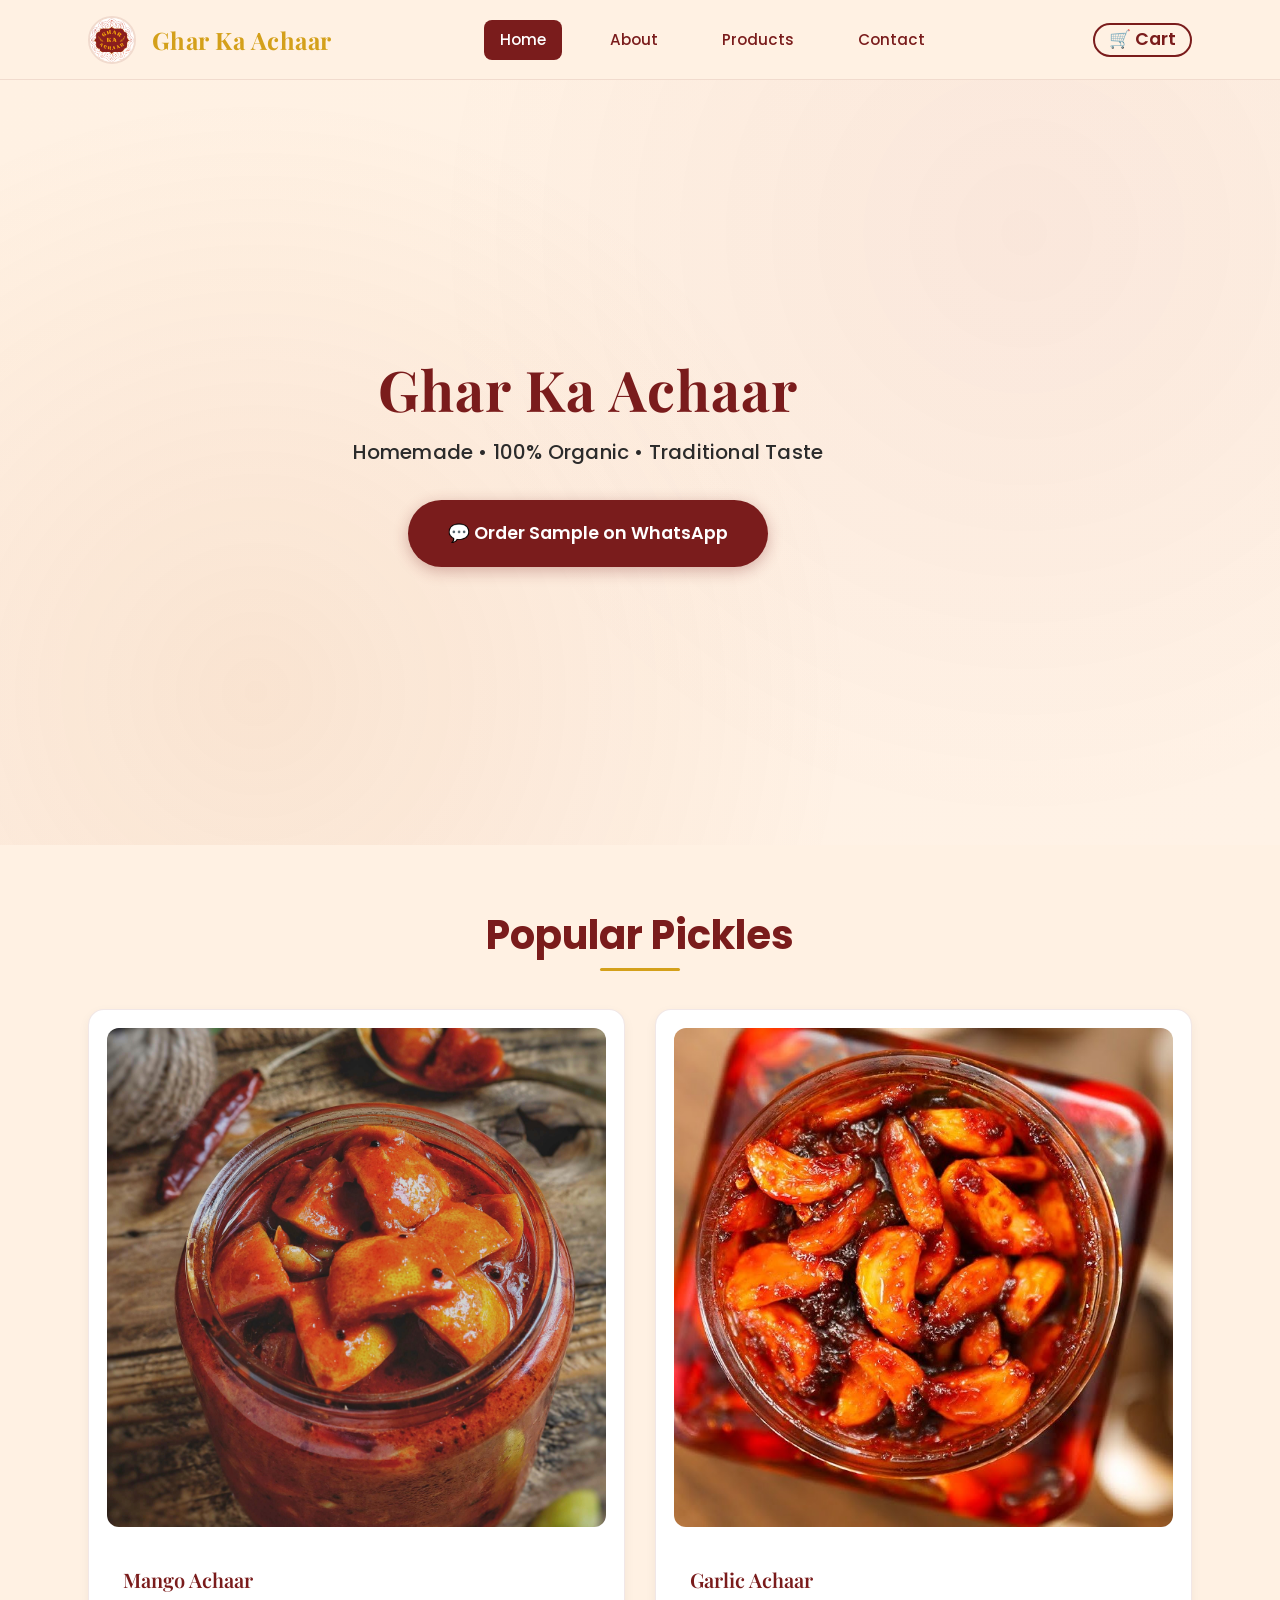
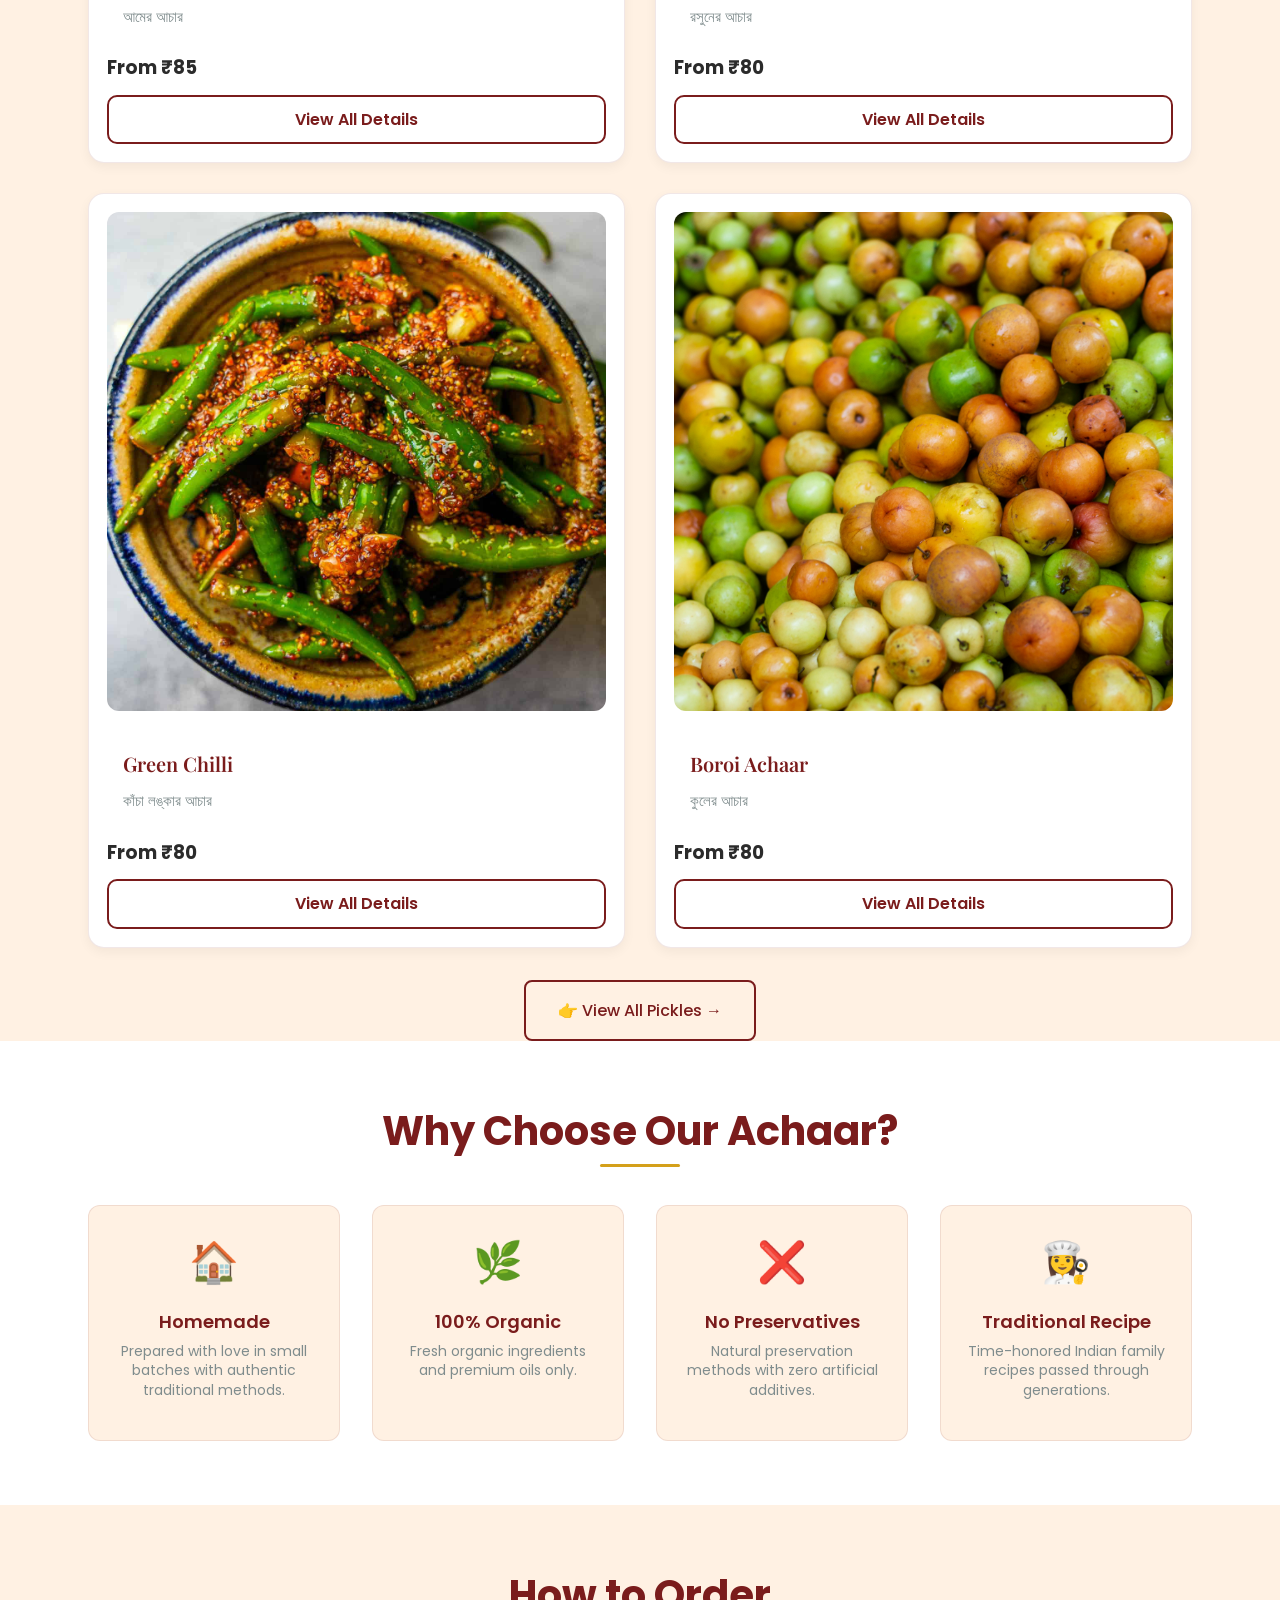
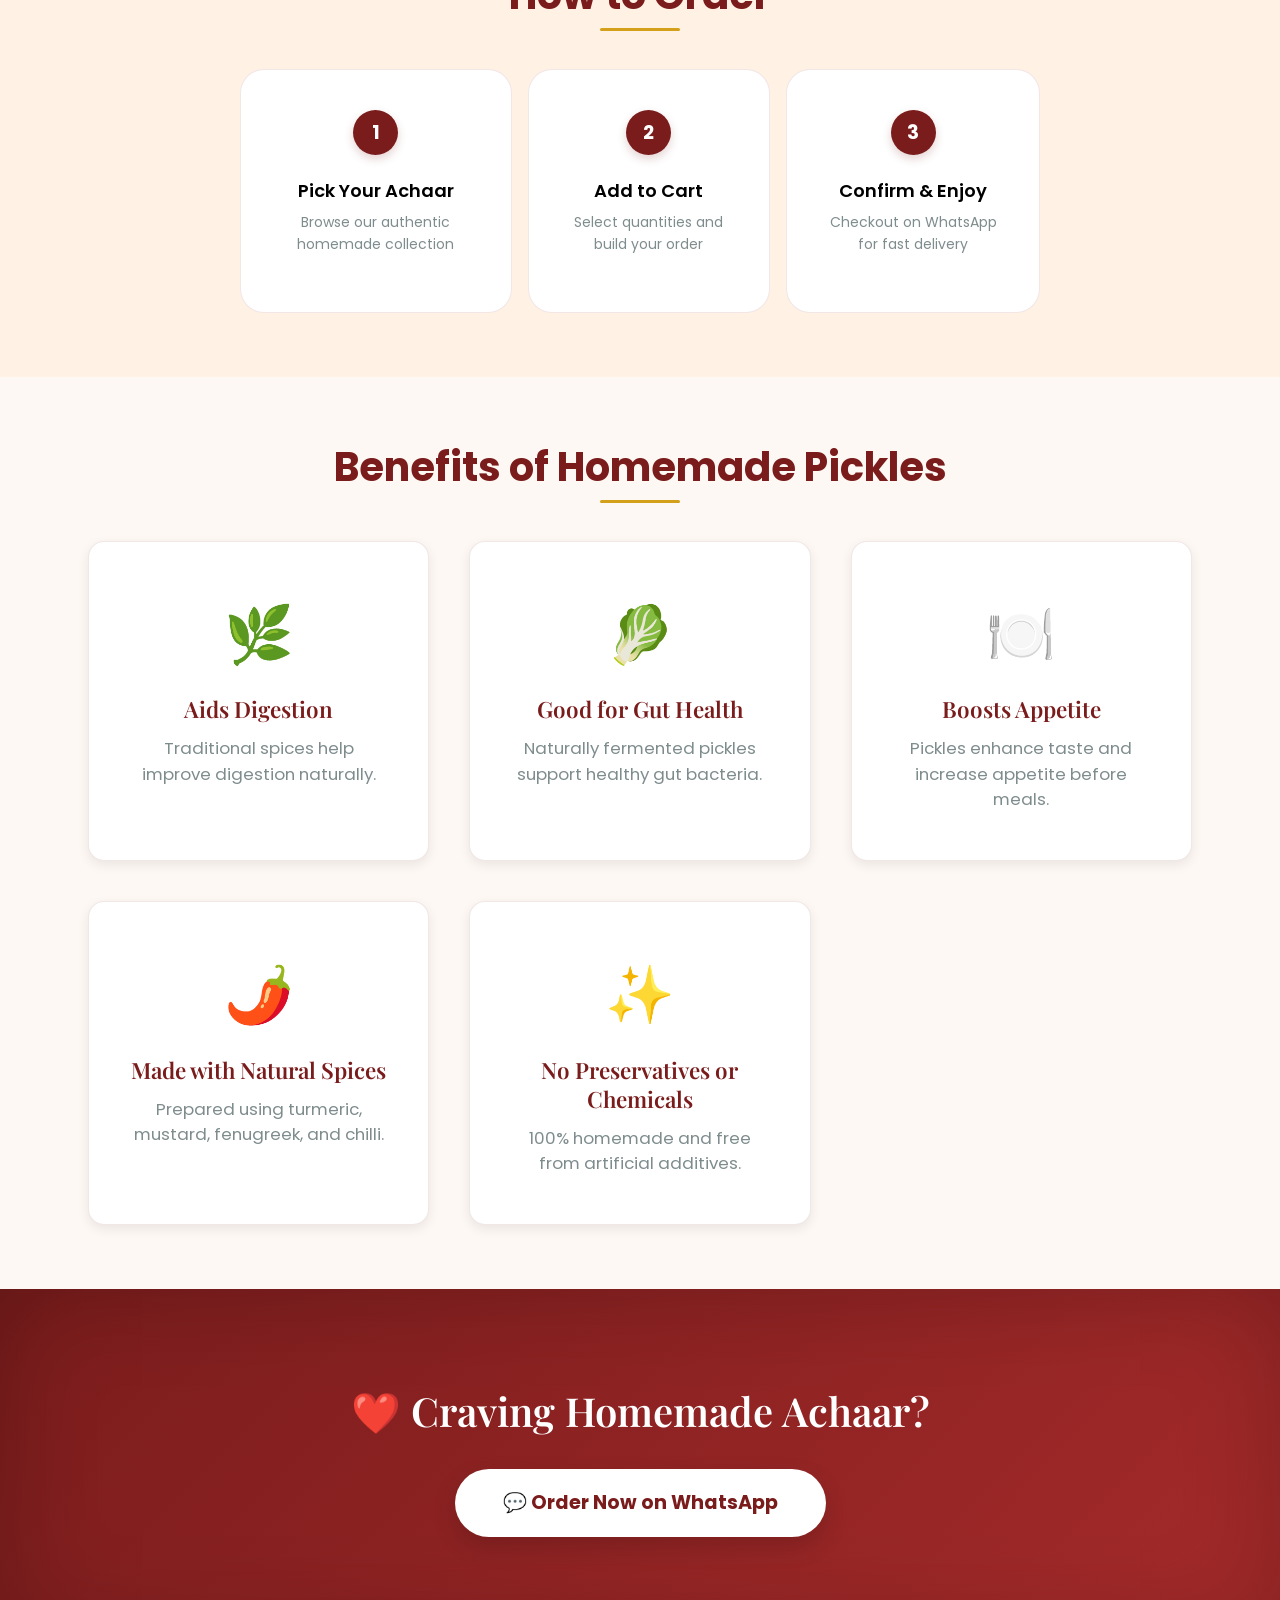
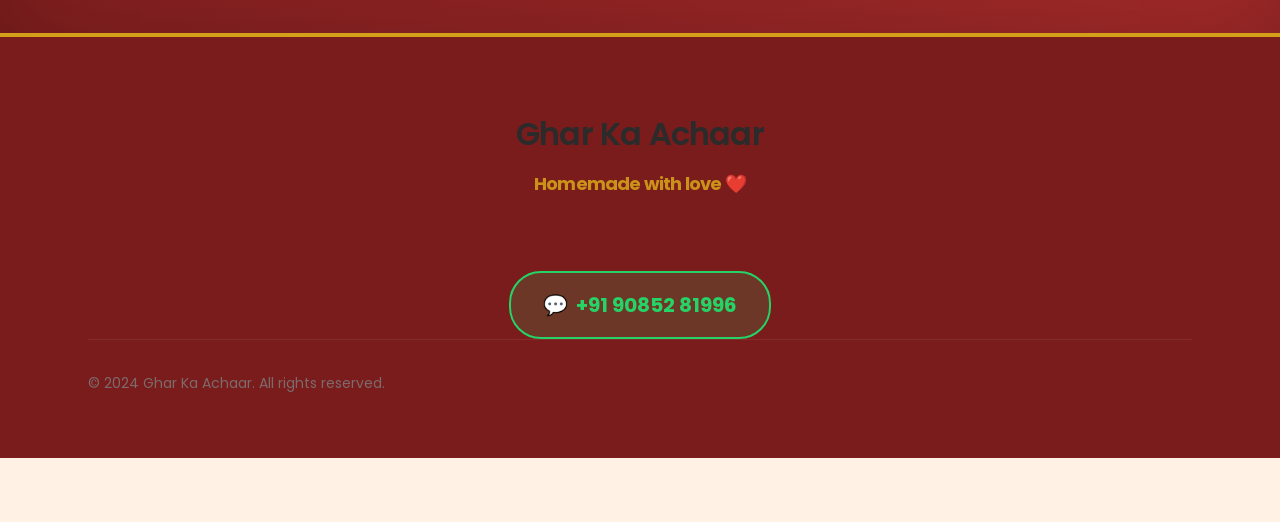
==== commit 39aae2d9: "Add2" ====
--- a/index.html
+++ b/index.html
@@ -115,13 +115,7 @@
             <div class="hero-content">
                 <h1 class="hero-title">Ghar Ka Achaar</h1>
                 <p class="hero-tagline">Homemade • 100% Organic • Traditional Taste</p>
-
-                <div class="offer-highlight">
-                    <p class="offer-text">🎉 Early Launch Offer — Sample Pack @ ₹20 for 100g</p>
-                    <p class="offer-price">Try our authentic homemade pickles today!</p>
-                </div>
-
-                <a href="#" class="cta-button" onclick="handleSampleOrder(event)">👉 Order Sample on WhatsApp</a>
+                <a href="#" class="cta-button" onclick="handleSampleOrder(event)">💬 Order Sample on WhatsApp</a>
             </div>
         </div>
     </section>
@@ -131,110 +125,48 @@
         <div class="container">
             <h2 class="section-title">Popular Pickles</h2>
             <div class="popular-grid">
-                <!-- ACTIVE: Product Card 1 — Green Chilli Achaar -->
+                <!-- Mango Achaar -->
                 <div class="popular-card">
                     <div class="popular-image">
-                        <img src="assets/images/GreenChilli_1.jpg" alt="Green Chilli Achaar" loading="lazy">
-                    </div>
-                    <h3>Green Chilli Achaar</h3>
-                    <p class="bengali-name">সবুজ লঙ্কা আচার</p>
-                    <div class="taste-badge hot">Hot</div>
-                    <p class="popular-description">Fiery green chilli pickle for spice lovers</p>
-                    <p class="price-preview">From ₹80</p>
-
-                    <a href="products.html" class="view-details-btn">View All Details &rarr;</a>
-                </div>
-
-                <!-- ACTIVE: Product Card 2 — Boroi Achaar -->
+                        <img src="assets/images/Mango_Pickle.jpg" alt="Mango Achaar">
+                    </div>
+                    <h3>Mango Achaar</h3>
+                    <p class="bengali-name">আমের আচার</p>
+                    <p class="price-preview">From ₹85</p>
+                    <a href="products.html?product=mango" class="view-details-btn">View All Details</a>
+                </div>
+
+                <!-- Garlic Achaar -->
                 <div class="popular-card">
                     <div class="popular-image">
-                        <img src="assets/images/jujube.jpg" alt="Boroi Achaar" loading="lazy">
-                    </div>
-                    <h3>Boroi Achaar</h3>
-                    <p class="bengali-name">বরই আচার</p>
-                    <div class="taste-badge tangy-sweet">Tangy-Sweet</div>
-                    <p class="popular-description">Sweet and sour jujube pickle with unique flavor</p>
+                        <img src="assets/images/Garlic_Pickle.jpg" alt="Garlic Achaar">
+                    </div>
+                    <h3>Garlic Achaar</h3>
+                    <p class="bengali-name">রসুনের আচার</p>
                     <p class="price-preview">From ₹80</p>
-
-                    <a href="products.html" class="view-details-btn">View All Details &rarr;</a>
-                </div>
-
-                <!-- ACTIVE NEW: Product Card 3 — Khatta Meetha -->
+                    <a href="products.html?product=garlic" class="view-details-btn">View All Details</a>
+                </div>
+
+                <!-- Green Chilli Achaar -->
                 <div class="popular-card">
                     <div class="popular-image">
-                        <img src="assets/images/Mixer_pickle_1.jpg" alt="Khatta Meetha Achaar" loading="lazy">
-                    </div>
-                    <h3>Khatta Meetha Achaar</h3>
-                    <p class="bengali-name">খাট্টা মিঠা আচার</p>
-                    <div class="taste-badge tangy-sweet">Sweet &amp; Sour</div>
-                    <span class="new-badge">NEW</span>
-                    <p class="popular-description">Perfect balance of sweet and tangy flavors</p>
-                    <p class="price-preview">From ₹85</p>
-
-                    <a href="products.html" class="view-details-btn">View All Details &rarr;</a>
-                </div>
-
-                <!-- ACTIVE NEW: Product Card 4 — Jolpai Achaar -->
+                        <img src="assets/images/GreenChilli_1.jpg" alt="Green Chilli Achaar">
+                    </div>
+                    <h3>Green Chilli</h3>
+                    <p class="bengali-name">কাঁচা লঙ্কার আচার</p>
+                    <p class="price-preview">From ₹80</p>
+                    <a href="products.html?product=chilli" class="view-details-btn">View All Details</a>
+                </div>
+
+                <!-- Boroi Achaar -->
                 <div class="popular-card">
                     <div class="popular-image">
-                        <img src="assets/images/GreenChilli_1.jpg" alt="Jolpai Achaar" loading="lazy">
-                    </div>
-                    <h3>Jolpai Achaar</h3>
-                    <p class="bengali-name">জলপাই আচার</p>
-                    <div class="taste-badge tangy">Tangy</div>
-                    <span class="new-badge">NEW</span>
-                    <p class="popular-description">Traditional olive pickle perfectly spiced</p>
-                    <p class="price-preview">From ₹85</p>
-
-                    <a href="products.html" class="view-details-btn">View All Details &rarr;</a>
-                </div>
-
-                <!-- COMING SOON: Garlic Achaar -->
-                <div class="popular-card">
-                    <div class="popular-image">
-                        <img src="assets/images/Garlic_Pickle.jpg" alt="Garlic Achaar" loading="lazy">
-                    </div>
-                    <h3>Garlic Achaar</h3>
-                    <p class="bengali-name">রসুন আচার</p>
-                    <div class="taste-badge spicy">Spicy</div>
-                    <p class="popular-description">Aromatic garlic pickle with traditional spices</p>
-                    <div class="coming-soon">Coming Soon</div>
-                </div>
-
-                <!-- COMING SOON: Red Chilli Achaar -->
-                <div class="popular-card">
-                    <div class="popular-image">
-                        <img src="assets/images/Red_Chili_Pickle_1.jpg" alt="Red Chilli Achaar" loading="lazy">
-                    </div>
-                    <h3>Red Chilli Achaar</h3>
-                    <p class="bengali-name">লাল লঙ্কা আচার</p>
-                    <div class="taste-badge hot">Hot</div>
-                    <p class="popular-description">Bold red chilli pickle with intense heat</p>
-                    <div class="coming-soon">Coming Soon</div>
-                </div>
-
-                <!-- COMING SOON: Mixed Vegetable Achaar -->
-                <div class="popular-card">
-                    <div class="popular-image">
-                        <img src="assets/images/Mixer_pickle_1.jpg" alt="Mixed Vegetable Achaar" loading="lazy">
-                    </div>
-                    <h3>Mixed Vegetable Achaar</h3>
-                    <p class="bengali-name">মিক্সড ভেজিটেবল আচার / মিক্সার আচার</p>
-                    <div class="taste-badge tangy">Tangy</div>
-                    <p class="popular-description">Colorful mix of fresh vegetables in spices</p>
-                    <div class="coming-soon">Coming Soon</div>
-                </div>
-
-                <!-- COMING SOON: Capsicum Achaar -->
-                <div class="popular-card">
-                    <div class="popular-image">
-                        <img src="assets/images/capcicum.jpg" alt="Capsicum Achaar" loading="lazy">
-                    </div>
-                    <h3>Capsicum Achaar</h3>
-                    <p class="bengali-name">ক্যাপসিকাম আচার</p>
-                    <div class="taste-badge spicy">Spicy</div>
-                    <p class="popular-description">Crispy capsicum pickle with aromatic spices</p>
-                    <div class="coming-soon">Coming Soon</div>
+                        <img src="assets/images/jujube.jpg" alt="Boroi Achaar">
+                    </div>
+                    <h3>Boroi Achaar</h3>
+                    <p class="bengali-name">কুলের আচার</p>
+                    <p class="price-preview">From ₹80</p>
+                    <a href="products.html?product=boroi" class="view-details-btn">View All Details</a>
                 </div>
             </div>
 
@@ -242,181 +174,164 @@
                 <a href="products.html" class="view-all-btn">👉 View All Pickles →</a>
             </div>
         </div>
-    </section>
-
-    <!-- How to Order Section -->
-    <section class="how-to-order">
-        <div class="container">
-            <h2 class="section-title">How to Order</h2>
-            <div class="order-steps">
-                <div class="order-step">
-                    <div class="step-icon">👀</div>
-                    <div class="step-content">
-                        <h3>Choose your favourite achaar</h3>
-                        <p>Browse our collection of homemade pickles</p>
-                    </div>
-                </div>
-                <div class="order-step">
-                    <div class="step-icon">📱</div>
-                    <div class="step-content">
-                        <h3>Click "Order on WhatsApp"</h3>
-                        <p>Get instant access to WhatsApp ordering</p>
-                    </div>
-                </div>
-                <div class="order-step">
-                    <div class="step-icon">💬</div>
-                    <div class="step-content">
-                        <h3>Confirm details in chat</h3>
-                        <p>Confirm your order and delivery details</p>
-                    </div>
-                </div>
-                <div class="order-step">
-                    <div class="step-icon">🥰</div>
-                    <div class="step-content">
-                        <h3>Enjoy homemade taste</h3>
-                        <p>Get fresh pickles delivered to your home</p>
-                    </div>
-                </div>
+        <!-- Trust Section (Features) -->
+        <section class="trust-section">
+            <div class="container">
+                <h2 class="section-title text-center">Why Choose Our Achaar?</h2>
+                <div class="trust-grid">
+                    <div class="trust-card">
+                        <div class="trust-icon">🏠</div>
+                        <h3>Homemade</h3>
+                        <p>Prepared with love in small batches with authentic traditional methods.</p>
+                    </div>
+                    <div class="trust-card">
+                        <div class="trust-icon">🌿</div>
+                        <h3>100% Organic</h3>
+                        <p>Fresh organic ingredients and premium oils only.</p>
+                    </div>
+                    <div class="trust-card">
+                        <div class="trust-icon">❌</div>
+                        <h3>No Preservatives</h3>
+                        <p>Natural preservation methods with zero artificial additives.</p>
+                    </div>
+                    <div class="trust-card">
+                        <div class="trust-icon">👩‍🍳</div>
+                        <h3>Traditional Recipe</h3>
+                        <p>Time-honored Indian family recipes passed through generations.</p>
+                    </div>
+                </div>
+            </div>
+        </section>
+
+        <!-- How to Order Section -->
+        <section class="how-to-order">
+            <div class="container">
+                <h2 class="section-title">How to Order</h2>
+                <div class="order-steps">
+                    <div class="order-step">
+                        <span class="step-badge">1</span>
+                        <div class="step-content">
+                            <h3>Pick Your Achaar</h3>
+                            <p>Browse our authentic homemade collection</p>
+                        </div>
+                    </div>
+                    <div class="order-step">
+                        <span class="step-badge">2</span>
+                        <div class="step-content">
+                            <h3>Add to Cart</h3>
+                            <p>Select quantities and build your order</p>
+                        </div>
+                    </div>
+                    <div class="order-step">
+                        <span class="step-badge">3</span>
+                        <div class="step-content">
+                            <h3>Confirm & Enjoy</h3>
+                            <p>Checkout on WhatsApp for fast delivery</p>
+                        </div>
+                    </div>
+                </div>
+            </div>
+        </section>
+
+
+        <!-- Benefits of Homemade Pickles Section -->
+        <section class="benefits">
+            <div class="container">
+                <h2 class="section-title">Benefits of Homemade Pickles</h2>
+                <div class="benefits-grid">
+                    <div class="benefit-card">
+                        <div class="benefit-icon">🌿</div>
+                        <h3>Aids Digestion</h3>
+                        <p>Traditional spices help improve digestion naturally.</p>
+                    </div>
+                    <div class="benefit-card">
+                        <div class="benefit-icon">🥬</div>
+                        <h3>Good for Gut Health</h3>
+                        <p>Naturally fermented pickles support healthy gut bacteria.</p>
+                    </div>
+                    <div class="benefit-card">
+                        <div class="benefit-icon">🍽️</div>
+                        <h3>Boosts Appetite</h3>
+                        <p>Pickles enhance taste and increase appetite before meals.</p>
+                    </div>
+                    <div class="benefit-card">
+                        <div class="benefit-icon">🌶️</div>
+                        <h3>Made with Natural Spices</h3>
+                        <p>Prepared using turmeric, mustard, fenugreek, and chilli.</p>
+                    </div>
+                    <div class="benefit-card">
+                        <div class="benefit-icon">✨</div>
+                        <h3>No Preservatives or Chemicals</h3>
+                        <p>100% homemade and free from artificial additives.</p>
+                    </div>
+                </div>
+            </div>
+        </section>
+
+        <!-- Strong Call-to-Action Section -->
+        <section class="strong-cta">
+            <div class="container">
+                <div class="cta-content">
+                    <h2 class="cta-title">❤️ Craving Homemade Achaar?</h2>
+                    <button class="cta-primary-btn" onclick="handleSampleOrder(event)">💬 Order Now on WhatsApp</button>
+                </div>
+            </div>
+        </section>
+
+        <!-- Footer -->
+        <footer class="footer">
+            <div class="container">
+                <div class="footer-content">
+                    <div class="footer-brand">
+                        <h3>Ghar Ka Achaar</h3>
+                        <p class="footer-tagline">Homemade with love ❤️</p>
+                    </div>
+
+                    <div class="footer-contact">
+                        <a href="https://wa.me/919085281996" class="whatsapp-number" target="_blank"
+                            style="text-decoration: none; color: inherit;">
+                            💬 <strong>+91 90852 81996</strong>
+                        </a>
+                    </div>
+                </div>
+
+                <div class="copyright">
+                    <p>&copy; 2024 Ghar Ka Achaar. All rights reserved.</p>
+                </div>
+            </div>
+        </footer>
+
+        <!-- Cart Overlay -->
+        <div id="cart-overlay" class="cart-overlay"></div>
+
+        <!-- Cart Panel -->
+        <div id="cart-panel" class="cart-panel" role="dialog" aria-label="Shopping Cart">
+            <div class="cart-header">
+                <h3>🛒 Your Cart</h3>
+                <button class="cart-close-btn" onclick="closeCart()" aria-label="Close cart">&#x2715;</button>
+            </div>
+            <div id="cart-items" class="cart-items"></div>
+            <div class="cart-footer">
+                <div class="cart-total-row">
+                    <span>Total</span>
+                    <span id="cart-total">₹0</span>
+                </div>
+                <button class="checkout-btn" onclick="checkoutWhatsApp()">💬 Checkout on WhatsApp</button>
+                <button class="clear-cart-btn" onclick="clearCart()">Clear cart</button>
             </div>
         </div>
-    </section>
-
-    <!-- Trust Section -->
-    <section class="trust-section">
-        <div class="container">
-            <div class="trust-grid">
-                <div class="trust-card">
-                    <div class="trust-icon">🏠</div>
-                    <h3>Homemade</h3>
-                    <p>Prepared with love in small batches</p>
-                </div>
-                <div class="trust-card">
-                    <div class="trust-icon">🌿</div>
-                    <h3>100% Organic</h3>
-                    <p>Fresh organic ingredients only</p>
-                </div>
-                <div class="trust-card">
-                    <div class="trust-icon">❌</div>
-                    <h3>No Preservatives</h3>
-                    <p>Natural preservation methods</p>
-                </div>
-                <div class="trust-card">
-                    <div class="trust-icon">👩‍🍳</div>
-                    <h3>Traditional Recipe</h3>
-                    <p>Time-honored family recipes</p>
-                </div>
-            </div>
-        </div>
-    </section>
-
-    <!-- About Preview Section -->
-    <section class="about-preview">
-        <div class="container">
-            <div class="about-preview-content">
-                <p>At Ghar Ka Achaar, we prepare pickles the traditional homemade way using organic ingredients and
-                    family recipes.</p>
-                <a href="about.html" class="know-more-btn">👉 Know More</a>
-            </div>
-        </div>
-    </section>
-
-    <!-- Benefits of Homemade Pickles Section -->
-    <section class="benefits">
-        <div class="container">
-            <h2 class="section-title">Benefits of Homemade Pickles</h2>
-            <div class="benefits-grid">
-                <div class="benefit-card">
-                    <div class="benefit-icon">🌿</div>
-                    <h3>Aids Digestion</h3>
-                    <p>Traditional spices help improve digestion naturally.</p>
-                </div>
-                <div class="benefit-card">
-                    <div class="benefit-icon">🥬</div>
-                    <h3>Good for Gut Health</h3>
-                    <p>Naturally fermented pickles support healthy gut bacteria.</p>
-                </div>
-                <div class="benefit-card">
-                    <div class="benefit-icon">🍽️</div>
-                    <h3>Boosts Appetite</h3>
-                    <p>Pickles enhance taste and increase appetite before meals.</p>
-                </div>
-                <div class="benefit-card">
-                    <div class="benefit-icon">🌶️</div>
-                    <h3>Made with Natural Spices</h3>
-                    <p>Prepared using turmeric, mustard, fenugreek, and chilli.</p>
-                </div>
-                <div class="benefit-card">
-                    <div class="benefit-icon">✨</div>
-                    <h3>No Preservatives or Chemicals</h3>
-                    <p>100% homemade and free from artificial additives.</p>
-                </div>
-            </div>
-        </div>
-    </section>
-
-    <!-- Strong Call-to-Action Section -->
-    <section class="strong-cta">
-        <div class="container">
-            <div class="cta-content">
-                <h2 class="cta-title">❤️ Craving Homemade Achaar?</h2>
-                <button class="cta-primary-btn" onclick="handleSampleOrder(event)">👉 Order Now on WhatsApp</button>
-            </div>
-        </div>
-    </section>
-
-    <!-- Footer -->
-    <footer class="footer">
-        <div class="container">
-            <div class="footer-content">
-                <div class="footer-brand">
-                    <h3>Ghar Ka Achaar</h3>
-                    <p class="footer-tagline">Homemade with love ❤️</p>
-                </div>
-
-                <div class="footer-contact">
-                    <div class="whatsapp-number">
-                        💬<strong>+91 90852 81996</strong>
-                    </div>
-                </div>
-            </div>
-
-            <div class="copyright">
-                <p>&copy; 2024 Ghar Ka Achaar. All rights reserved.</p>
-            </div>
-        </div>
-    </footer>
-
-    <!-- Cart Overlay -->
-    <div id="cart-overlay" class="cart-overlay"></div>
-
-    <!-- Cart Panel -->
-    <div id="cart-panel" class="cart-panel" role="dialog" aria-label="Shopping Cart">
-        <div class="cart-header">
-            <h3>🛒 Your Cart</h3>
-            <button class="cart-close-btn" onclick="closeCart()" aria-label="Close cart">&#x2715;</button>
-        </div>
-        <div id="cart-items" class="cart-items"></div>
-        <div class="cart-footer">
-            <div class="cart-total-row">
-                <span>Total</span>
-                <span id="cart-total">₹0</span>
-            </div>
-            <button class="checkout-btn" onclick="checkoutWhatsApp()">💬 Checkout on WhatsApp</button>
-            <button class="clear-cart-btn" onclick="clearCart()">Clear cart</button>
-        </div>
-    </div>
-
-    <!-- Toast -->
-    <div id="cart-toast" class="cart-toast"></div>
-
-    <!-- JavaScript -->
-    <script src="js/main.js"></script>
-    <script src="js/cart.js"></script>
-    <script>
-        function handleSampleOrder(event) {
-            event.preventDefault();
-
-            const message = `Hello Ghar Ka Achaar 👋
+
+        <!-- Toast -->
+        <div id="cart-toast" class="cart-toast"></div>
+
+        <!-- JavaScript -->
+        <script src="js/main.js"></script>
+        <script src="js/cart.js"></script>
+        <script>
+            function handleSampleOrder(event) {
+                event.preventDefault();
+
+                const message = `Hello Ghar Ka Achaar 👋
             
 I'm interested in your Early Launch Offer!
 I would like to order the Sample Pack (100g) at ₹20.
@@ -424,13 +339,13 @@
 Please confirm availability and delivery details.
 Thank you! 🙏`;
 
-            const encodedMessage = encodeURIComponent(message);
-            const whatsappUrl = `https://wa.me/919085281996?text=${encodedMessage}`;
-            window.open(whatsappUrl, '_blank');
-        }
-
-        function handleProductOrder(productName, quantity, price) {
-            const message = `Hello Ghar Ka Achaar 👋
+                const encodedMessage = encodeURIComponent(message);
+                const whatsappUrl = `https://wa.me/919085281996?text=${encodedMessage}`;
+                window.open(whatsappUrl, '_blank');
+            }
+
+            function handleProductOrder(productName, quantity, price) {
+                const message = `Hello Ghar Ka Achaar 👋
             
 I would like to order:
 
@@ -441,84 +356,33 @@
 Please confirm availability.
 Thank you! 🙏`;
 
-            const encodedMessage = encodeURIComponent(message);
-            const whatsappUrl = `https://wa.me/919085281996?text=${encodedMessage}`;
-            window.open(whatsappUrl, '_blank');
-        }
-
-        // Mobile menu toggle
-        document.addEventListener('DOMContentLoaded', function () {
-            var hamburger = document.getElementById('hamburger');
-            var navMenu = document.querySelector('.nav-menu');
-            if (hamburger && navMenu) {
-                hamburger.addEventListener('click', function () {
-                    hamburger.classList.toggle('active');
-                    navMenu.classList.toggle('active');
-                });
-                hamburger.addEventListener('touchstart', function () {
-                    hamburger.classList.toggle('active');
-                    navMenu.classList.toggle('active');
-                });
-                document.addEventListener('click', function (event) {
-                    if (!hamburger.contains(event.target) && !navMenu.contains(event.target)) {
-                        hamburger.classList.remove('active');
-                        navMenu.classList.remove('active');
-                    }
-                });
+                const encodedMessage = encodeURIComponent(message);
+                const whatsappUrl = `https://wa.me/919085281996?text=${encodedMessage}`;
+                window.open(whatsappUrl, '_blank');
             }
-        });
-    </script>
+
+            // Mobile menu toggle
+            document.addEventListener('DOMContentLoaded', function () {
+                var hamburger = document.getElementById('hamburger');
+                var navMenu = document.querySelector('.nav-menu');
+                if (hamburger && navMenu) {
+                    hamburger.addEventListener('click', function () {
+                        hamburger.classList.toggle('active');
+                        navMenu.classList.toggle('active');
+                    });
+                    hamburger.addEventListener('touchstart', function () {
+                        hamburger.classList.toggle('active');
+                        navMenu.classList.toggle('active');
+                    });
+                    document.addEventListener('click', function (event) {
+                        if (!hamburger.contains(event.target) && !navMenu.contains(event.target)) {
+                            hamburger.classList.remove('active');
+                            navMenu.classList.remove('active');
+                        }
+                    });
+                }
+            });
+        </script>
 </body>
 
-</html>
-
-// REMOVED — handled by cart.js
-function handleHomepageOrder(productName, buttonElement) {
-const card = buttonElement.closest('.popular-card');
-const selectedBtn = card.querySelector('.quantity-btn.selected');
-const errorMsg = card.querySelector('.error-message');
-
-// Hide any previous error
-errorMsg.style.display = 'none';
-
-if (!selectedBtn) {
-errorMsg.textContent = 'Please select your preferred quantity to continue.';
-errorMsg.style.display = 'block';
-return;
-}
-
-const quantity = selectedBtn.dataset.quantity;
-
-if (quantity === 'custom') {
-// Handle custom quantity
-const customInput = card.querySelector('.custom-quantity-input input');
-const customValue = customInput.value;
-
-if (!customValue || customValue < 100) { errorMsg.textContent='Minimum custom quantity is 100 grams.' ;
-    errorMsg.style.display='block' ; return; } const message=`Hello Ghar Ka Achaar 👋 I would like to order: Product:
-    ${productName} Quantity: Custom – ${customValue}g Please contact me to discuss the price. Thank you!`; const
-    encodedMessage=encodeURIComponent(message); const whatsappUrl=`https://wa.me/919085281996?text=${encodedMessage}`;
-    window.open(whatsappUrl, '_blank' ); } else { // Handle fixed quantity const price=selectedBtn.dataset.price;
-    handleProductOrder(productName, quantity, price); } } // Quantity button click handlers
-    document.addEventListener('DOMContentLoaded', function () { // Handle quantity button clicks
-    document.querySelectorAll('.quantity-btn').forEach(function (btn) { btn.addEventListener('click', function () {
-    const card=this.closest('.popular-card'); const allBtns=card.querySelectorAll('.quantity-btn'); const
-    customInput=card.querySelector('.custom-quantity-input'); const errorMsg=card.querySelector('.error-message'); //
-    Hide error message errorMsg.style.display='none' ; // Remove selected class from all buttons
-    allBtns.forEach(function (b) { b.classList.remove('selected'); }); // Add selected class to clicked button
-    this.classList.add('selected'); // Show/hide custom input if (this.dataset.quantity==='custom' ) {
-    customInput.style.display='block' ; } else { customInput.style.display='none' ; } }); }); }); // Mobile menu toggle
-    - simplified version document.addEventListener('DOMContentLoaded', function () { const
-    hamburger=document.getElementById('hamburger'); const navMenu=document.querySelector('.nav-menu'); if (hamburger &&
-    navMenu) { // Only handle hamburger toggle hamburger.addEventListener('click', function () {
-    hamburger.classList.toggle('active'); navMenu.classList.toggle('active'); });
-    hamburger.addEventListener('touchstart', function () { hamburger.classList.toggle('active');
-    navMenu.classList.toggle('active'); }); // Close menu when clicking outside document.addEventListener('click',
-    function (event) { if (!hamburger.contains(event.target) && !navMenu.contains(event.target)) {
-    hamburger.classList.remove('active'); navMenu.classList.remove('active'); } });
-    document.addEventListener('touchstart', function (event) { if (!hamburger.contains(event.target) &&
-    !navMenu.contains(event.target)) { hamburger.classList.remove('active'); navMenu.classList.remove('active'); } }); }
-    }); </script>
-    </body>
-
-    </html>+</html>
--- a/css/style.css
+++ b/css/style.css
@@ -1,4882 +1,5009 @@
-/* CSS Variables for Traditional Indian Kitchen */
-:root {
-    /* Brand Colors */
-    --primary-maroon: #7A1C1C;
-    --secondary-gold: #D4A01A;
-    --background-cream: #FFF1E3;
-    --text-charcoal: #2B2B2B;
-
-    /* Legacy Colors (keeping for compatibility) */
-    --primary-achaar: #7A1C1C;
-    --accent-chilli: #D4A01A;
-    --accent-turmeric: #D4A01A;
-    --accent-garlic: #95A5A6;
-    --accent-coriander: #27AE60;
-    --text-dark: #2B2B2B;
-    --text-light: #7F8C8D;
-    --text-lighter: #BDC3C7;
-    --bg-warm: #FFF1E3;
-    --bg-cream: #FFF1E3;
-    --card-bg: #FFFFFF;
-    --border-light: rgba(122, 28, 28, 0.1);
-    --border-medium: rgba(122, 28, 28, 0.2);
-    --shadow-soft: 0 2px 8px rgba(0, 0, 0, 0.08);
-    --shadow-hover: 0 8px 20px rgba(0, 0, 0, 0.12);
-
-    /* Typography */
-    --font-brand: 'Playfair Display', serif;
-    --font-body: 'Poppins', sans-serif;
-    --font-weight-brand: 700;
-    --font-weight-heading: 600;
-    --font-weight-body: 400;
-    --font-weight-medium: 500;
-
-    /* Spacing */
-    --spacing-xs: 0.25rem;
-    --spacing-sm: 0.5rem;
-    --spacing-md: 1rem;
-    --spacing-lg: 1.5rem;
-    --spacing-xl: 2rem;
-    --spacing-xxl: 3rem;
-}
-
-/* Reset and Base Styles */
-* {
-    margin: 0;
-    padding: 0;
-    box-sizing: border-box;
-}
-
-html {
-    scroll-behavior: smooth;
-    font-size: 16px;
-}
-
-body {
-    font-family: var(--font-body);
-    line-height: 1.6;
-    color: var(--text-dark);
-    background-color: var(--bg-warm);
-    font-size: 16px;
-    -webkit-font-smoothing: antialiased;
-    -moz-osx-font-smoothing: grayscale;
-}
-
-/* Container */
-.container {
-    width: 100%;
-    max-width: 1200px;
-    margin: 0 auto;
-    padding: 0 1rem;
-}
-
-/* Grid System */
-.products-grid {
-    display: grid;
-    grid-template-columns: 1fr;
-    gap: 1.5rem;
-}
-
-/* Responsive Grid */
-@media (min-width: 768px) {
-    .products-grid {
-        grid-template-columns: repeat(2, 1fr);
-        gap: 2rem;
-    }
-}
-
-@media (min-width: 1024px) {
-    .products-grid {
-        grid-template-columns: repeat(3, 1fr);
-        gap: 2rem;
-    }
-}
-
-@media (min-width: 1280px) {
-    .products-grid {
-        grid-template-columns: repeat(4, 1fr);
-        gap: 2rem;
-    }
-}
-
-/* Typography */
-h1,
-h2,
-h3,
-h4,
-h5,
-h6 {
-    font-weight: 600;
-    line-height: 1.3;
-    color: var(--text-dark);
-    margin-bottom: 1rem;
-}
-
-h1 {
-    font-size: 2.5rem;
-}
-
-h2 {
-    font-size: 2rem;
-}
-
-h3 {
-    font-size: 1.5rem;
-}
-
-h4 {
-    font-size: 1.25rem;
-}
-
-h5 {
-    font-size: 1.125rem;
-}
-
-h6 {
-    font-size: 1rem;
-}
-
-p {
-    margin-bottom: 1rem;
-    color: var(--text-light);
-}
-
-a {
-    color: var(--primary-achaar);
-    text-decoration: none;
-    transition: color 0.3s ease;
-}
-
-a:hover {
-    color: var(--accent-chilli);
-}
-
-/* Lists */
-ul,
-ol {
-    margin-bottom: 1rem;
-    padding-left: 2rem;
-}
-
-li {
-    margin-bottom: 0.5rem;
-}
-
-/* Images */
-img {
-    max-width: 100%;
-    height: auto;
-    display: block;
-    object-fit: cover;
-}
-
-/* Image optimization for performance */
-.product-image {
-    position: relative;
-    background-color: var(--light-gray);
-    aspect-ratio: 16/9;
-    overflow: hidden;
-}
-
-.product-img {
-    position: absolute;
-    top: 0;
-    left: 0;
-    width: 100%;
-    height: 100%;
-    object-fit: cover;
-    transition: transform 0.3s ease;
-}
-
-/* Prevent layout shift */
-.product-image::before {
-    content: '';
-    display: block;
-    padding-top: 56.25%;
-    /* 16:9 aspect ratio */
-}
-
-/* Lazy loading fade-in */
-img[loading="lazy"] {
-    opacity: 0;
-    transition: opacity 0.3s ease;
-}
-
-img[loading="lazy"].loaded {
-    opacity: 1;
-}
-
-/* Mobile image optimization */
-@media (max-width: 768px) {
-    .product-image {
-        aspect-ratio: 4/3;
-    }
-
-    .product-image::before {
-        padding-top: 75%;
-        /* 4:3 aspect ratio */
-    }
-}
-
-@media (max-width: 480px) {
-    .product-image {
-        aspect-ratio: 1/1;
-    }
-
-    .product-image::before {
-        padding-top: 100%;
-        /* 1:1 aspect ratio */
-    }
-}
-
-/* Buttons */
-button {
-    border: none;
-    background: none;
-    font-family: inherit;
-    cursor: pointer;
-    transition: all 0.3s ease;
-}
-
-/* Form Elements */
-input,
-select,
-textarea {
-    font-family: inherit;
-    font-size: inherit;
-    line-height: inherit;
-    border: 1px solid var(--gray);
-    border-radius: 0.25rem;
-    padding: 0.5rem;
-}
-
-input:focus,
-select:focus,
-textarea:focus {
-    outline: none;
-    border-color: var(--traditional-red);
-    box-shadow: 0 0 0 2px rgba(220, 20, 60, 0.2);
-}
-
-/* Utility Classes */
-.text-center {
-    text-align: center;
-}
-
-.text-left {
-    text-align: left;
-}
-
-.text-right {
-    text-align: right;
-}
-
-.font-bold {
-    font-weight: 700;
-}
-
-.font-semibold {
-    font-weight: 600;
-}
-
-.font-medium {
-    font-weight: 500;
-}
-
-.font-normal {
-    font-weight: 400;
-}
-
-/* Margin Utilities */
-.m-0 {
-    margin: 0;
-}
-
-.m-1 {
-    margin: 0.25rem;
-}
-
-.m-2 {
-    margin: 0.5rem;
-}
-
-.m-3 {
-    margin: 0.75rem;
-}
-
-.m-4 {
-    margin: 1rem;
-}
-
-.m-5 {
-    margin: 1.25rem;
-}
-
-.m-6 {
-    margin: 1.5rem;
-}
-
-.m-8 {
-    margin: 2rem;
-}
-
-.m-10 {
-    margin: 2.5rem;
-}
-
-.m-12 {
-    margin: 3rem;
-}
-
-.m-16 {
-    margin: 4rem;
-}
-
-.m-20 {
-    margin: 5rem;
-}
-
-.mt-0 {
-    margin-top: 0;
-}
-
-.mt-1 {
-    margin-top: 0.25rem;
-}
-
-.mt-2 {
-    margin-top: 0.5rem;
-}
-
-.mt-3 {
-    margin-top: 0.75rem;
-}
-
-.mt-4 {
-    margin-top: 1rem;
-}
-
-.mt-5 {
-    margin-top: 1.25rem;
-}
-
-.mt-6 {
-    margin-top: 1.5rem;
-}
-
-.mt-8 {
-    margin-top: 2rem;
-}
-
-.mt-10 {
-    margin-top: 2.5rem;
-}
-
-.mt-12 {
-    margin-top: 3rem;
-}
-
-.mt-16 {
-    margin-top: 4rem;
-}
-
-.mt-20 {
-    margin-top: 5rem;
-}
-
-.mb-0 {
-    margin-bottom: 0;
-}
-
-.mb-1 {
-    margin-bottom: 0.25rem;
-}
-
-.mb-2 {
-    margin-bottom: 0.5rem;
-}
-
-.mb-3 {
-    margin-bottom: 0.75rem;
-}
-
-.mb-4 {
-    margin-bottom: 1rem;
-}
-
-.mb-5 {
-    margin-bottom: 1.25rem;
-}
-
-.mb-6 {
-    margin-bottom: 1.5rem;
-}
-
-.mb-8 {
-    margin-bottom: 2rem;
-}
-
-.mb-10 {
-    margin-bottom: 2.5rem;
-}
-
-.mb-12 {
-    margin-bottom: 3rem;
-}
-
-.mb-16 {
-    margin-bottom: 4rem;
-}
-
-.mb-20 {
-    margin-bottom: 5rem;
-}
-
-.ml-0 {
-    margin-left: 0;
-}
-
-.ml-1 {
-    margin-left: 0.25rem;
-}
-
-.ml-2 {
-    margin-left: 0.5rem;
-}
-
-.ml-3 {
-    margin-left: 0.75rem;
-}
-
-.ml-4 {
-    margin-left: 1rem;
-}
-
-.ml-5 {
-    margin-left: 1.25rem;
-}
-
-.ml-6 {
-    margin-left: 1.5rem;
-}
-
-.ml-8 {
-    margin-left: 2rem;
-}
-
-.ml-10 {
-    margin-left: 2.5rem;
-}
-
-.ml-12 {
-    margin-left: 3rem;
-}
-
-.mr-0 {
-    margin-right: 0;
-}
-
-.mr-1 {
-    margin-right: 0.25rem;
-}
-
-.mr-2 {
-    margin-right: 0.5rem;
-}
-
-.mr-3 {
-    margin-right: 0.75rem;
-}
-
-.mr-4 {
-    margin-right: 1rem;
-}
-
-.mr-5 {
-    margin-right: 1.25rem;
-}
-
-.mr-6 {
-    margin-right: 1.5rem;
-}
-
-.mr-8 {
-    margin-right: 2rem;
-}
-
-.mr-10 {
-    margin-right: 2.5rem;
-}
-
-.mr-12 {
-    margin-right: 3rem;
-}
-
-.mx-auto {
-    margin-left: auto;
-    margin-right: auto;
-}
-
-.my-auto {
-    margin-top: auto;
-    margin-bottom: auto;
-}
-
-/* Padding Utilities */
-.p-0 {
-    padding: 0;
-}
-
-.p-1 {
-    padding: 0.25rem;
-}
-
-.p-2 {
-    padding: 0.5rem;
-}
-
-.p-3 {
-    padding: 0.75rem;
-}
-
-.p-4 {
-    padding: 1rem;
-}
-
-.p-5 {
-    padding: 1.25rem;
-}
-
-.p-6 {
-    padding: 1.5rem;
-}
-
-.p-8 {
-    padding: 2rem;
-}
-
-.p-10 {
-    padding: 2.5rem;
-}
-
-.p-12 {
-    padding: 3rem;
-}
-
-.p-16 {
-    padding: 4rem;
-}
-
-.p-20 {
-    padding: 5rem;
-}
-
-.pt-0 {
-    padding-top: 0;
-}
-
-.pt-1 {
-    padding-top: 0.25rem;
-}
-
-.pt-2 {
-    padding-top: 0.5rem;
-}
-
-.pt-3 {
-    padding-top: 0.75rem;
-}
-
-.pt-4 {
-    padding-top: 1rem;
-}
-
-.pt-5 {
-    padding-top: 1.25rem;
-}
-
-.pt-6 {
-    padding-top: 1.5rem;
-}
-
-.pt-8 {
-    padding-top: 2rem;
-}
-
-.pt-10 {
-    padding-top: 2.5rem;
-}
-
-.pt-12 {
-    padding-top: 3rem;
-}
-
-.pt-16 {
-    padding-top: 4rem;
-}
-
-.pt-20 {
-    padding-top: 5rem;
-}
-
-.pb-0 {
-    padding-bottom: 0;
-}
-
-.pb-1 {
-    padding-bottom: 0.25rem;
-}
-
-.pb-2 {
-    padding-bottom: 0.5rem;
-}
-
-.pb-3 {
-    padding-bottom: 0.75rem;
-}
-
-.pb-4 {
-    padding-bottom: 1rem;
-}
-
-.pb-5 {
-    padding-bottom: 1.25rem;
-}
-
-.pb-6 {
-    padding-bottom: 1.5rem;
-}
-
-.pb-8 {
-    padding-bottom: 2rem;
-}
-
-.pb-10 {
-    padding-bottom: 2.5rem;
-}
-
-.pb-12 {
-    padding-bottom: 3rem;
-}
-
-.pb-16 {
-    padding-bottom: 4rem;
-}
-
-.pb-20 {
-    padding-bottom: 5rem;
-}
-
-.pl-0 {
-    padding-left: 0;
-}
-
-.pl-1 {
-    padding-left: 0.25rem;
-}
-
-.pl-2 {
-    padding-left: 0.5rem;
-}
-
-.pl-3 {
-    padding-left: 0.75rem;
-}
-
-.pl-4 {
-    padding-left: 1rem;
-}
-
-.pl-5 {
-    padding-left: 1.25rem;
-}
-
-.pl-6 {
-    padding-left: 1.5rem;
-}
-
-.pl-8 {
-    padding-left: 2rem;
-}
-
-.pl-10 {
-    padding-left: 2.5rem;
-}
-
-.pl-12 {
-    padding-left: 3rem;
-}
-
-.pr-0 {
-    padding-right: 0;
-}
-
-.pr-1 {
-    padding-right: 0.25rem;
-}
-
-.pr-2 {
-    padding-right: 0.5rem;
-}
-
-.pr-3 {
-    padding-right: 0.75rem;
-}
-
-.pr-4 {
-    padding-right: 1rem;
-}
-
-.pr-5 {
-    padding-right: 1.25rem;
-}
-
-.pr-6 {
-    padding-right: 1.5rem;
-}
-
-.pr-8 {
-    padding-right: 2rem;
-}
-
-.pr-10 {
-    padding-right: 2.5rem;
-}
-
-.pr-12 {
-    padding-right: 3rem;
-}
-
-.px-0 {
-    padding-left: 0;
-    padding-right: 0;
-}
-
-.px-1 {
-    padding-left: 0.25rem;
-    padding-right: 0.25rem;
-}
-
-.px-2 {
-    padding-left: 0.5rem;
-    padding-right: 0.5rem;
-}
-
-.px-3 {
-    padding-left: 0.75rem;
-    padding-right: 0.75rem;
-}
-
-.px-4 {
-    padding-left: 1rem;
-    padding-right: 1rem;
-}
-
-.px-5 {
-    padding-left: 1.25rem;
-    padding-right: 1.25rem;
-}
-
-.px-6 {
-    padding-left: 1.5rem;
-    padding-right: 1.5rem;
-}
-
-.px-8 {
-    padding-left: 2rem;
-    padding-right: 2rem;
-}
-
-.px-10 {
-    padding-left: 2.5rem;
-    padding-right: 2.5rem;
-}
-
-.px-12 {
-    padding-left: 3rem;
-    padding-right: 3rem;
-}
-
-.py-0 {
-    padding-top: 0;
-    padding-bottom: 0;
-}
-
-.py-1 {
-    padding-top: 0.25rem;
-    padding-bottom: 0.25rem;
-}
-
-.py-2 {
-    padding-top: 0.5rem;
-    padding-bottom: 0.5rem;
-}
-
-.py-3 {
-    padding-top: 0.75rem;
-    padding-bottom: 0.75rem;
-}
-
-.py-4 {
-    padding-top: 1rem;
-    padding-bottom: 1rem;
-}
-
-.py-5 {
-    padding-top: 1.25rem;
-    padding-bottom: 1.25rem;
-}
-
-.py-6 {
-    padding-top: 1.5rem;
-    padding-bottom: 1.5rem;
-}
-
-.py-8 {
-    padding-top: 2rem;
-    padding-bottom: 2rem;
-}
-
-.py-10 {
-    padding-top: 2.5rem;
-    padding-bottom: 2.5rem;
-}
-
-.py-12 {
-    padding-top: 3rem;
-    padding-bottom: 3rem;
-}
-
-/* Display Utilities */
-.block {
-    display: block;
-}
-
-.inline-block {
-    display: inline-block;
-}
-
-.inline {
-    display: inline;
-}
-
-.flex {
-    display: flex;
-}
-
-.inline-flex {
-    display: inline-flex;
-}
-
-.grid {
-    display: grid;
-}
-
-.hidden {
-    display: none;
-}
-
-/* Position Utilities */
-.relative {
-    position: relative;
-}
-
-.absolute {
-    position: absolute;
-}
-
-.fixed {
-    position: fixed;
-}
-
-.sticky {
-    position: sticky;
-}
-
-/* Color Utilities */
-.text-white {
-    color: var(--white);
-}
-
-.text-black {
-    color: var(--black);
-}
-
-.text-red {
-    color: var(--traditional-red);
-}
-
-.text-green {
-    color: var(--dark-green);
-}
-
-.text-yellow {
-    color: var(--mustard-yellow);
-}
-
-.text-brown {
-    color: var(--brown);
-}
-
-.text-gray {
-    color: var(--gray);
-}
-
-.bg-white {
-    background-color: var(--white);
-}
-
-.bg-black {
-    background-color: var(--black);
-}
-
-.bg-red {
-    background-color: var(--traditional-red);
-}
-
-.bg-green {
-    background-color: var(--dark-green);
-}
-
-.bg-yellow {
-    background-color: var(--mustard-yellow);
-}
-
-.bg-brown {
-    background-color: var(--brown);
-}
-
-.bg-gray {
-    background-color: var(--gray);
-}
-
-.bg-light-gray {
-    background-color: var(--light-gray);
-}
-
-.bg-cream {
-    background-color: var(--cream);
-}
-
-/* Border Utilities */
-.border {
-    border: 1px solid var(--gray);
-}
-
-.border-0 {
-    border: none;
-}
-
-.border-t {
-    border-top: 1px solid var(--gray);
-}
-
-.border-b {
-    border-bottom: 1px solid var(--gray);
-}
-
-.border-l {
-    border-left: 1px solid var(--gray);
-}
-
-.border-r {
-    border-right: 1px solid var(--gray);
-}
-
-.rounded {
-    border-radius: 0.25rem;
-}
-
-.rounded-md {
-    border-radius: 0.375rem;
-}
-
-.rounded-lg {
-    border-radius: 0.5rem;
-}
-
-.rounded-xl {
-    border-radius: 0.75rem;
-}
-
-.rounded-2xl {
-    border-radius: 1rem;
-}
-
-.rounded-full {
-    border-radius: 9999px;
-}
-
-/* Shadow Utilities */
-.shadow {
-    box-shadow: 0 1px 3px 0 rgba(0, 0, 0, 0.1), 0 1px 2px 0 rgba(0, 0, 0, 0.06);
-}
-
-.shadow-md {
-    box-shadow: 0 4px 6px -1px rgba(0, 0, 0, 0.1), 0 2px 4px -1px rgba(0, 0, 0, 0.06);
-}
-
-.shadow-lg {
-    box-shadow: 0 10px 15px -3px rgba(0, 0, 0, 0.1), 0 4px 6px -2px rgba(0, 0, 0, 0.05);
-}
-
-.shadow-xl {
-    box-shadow: 0 20px 25px -5px rgba(0, 0, 0, 0.1), 0 10px 10px -5px rgba(0, 0, 0, 0.04);
-}
-
-/* Opacity Utilities */
-.opacity-0 {
-    opacity: 0;
-}
-
-.opacity-25 {
-    opacity: 0.25;
-}
-
-.opacity-50 {
-    opacity: 0.5;
-}
-
-.opacity-75 {
-    opacity: 0.75;
-}
-
-.opacity-100 {
-    opacity: 1;
-}
-
-/* Cursor Utilities */
-.cursor-pointer {
-    cursor: pointer;
-}
-
-.cursor-default {
-    cursor: default;
-}
-
-/* Transition Utilities */
-.transition {
-    transition: all 0.3s ease;
-}
-
-.transition-colors {
-    transition: color 0.3s ease, background-color 0.3s ease, border-color 0.3s ease;
-}
-
-.transition-transform {
-    transition: transform 0.3s ease;
-}
-
-/* Hover Utilities */
-.hover\:text-red:hover {
-    color: var(--traditional-red);
-}
-
-.hover\:text-green:hover {
-    color: var(--dark-green);
-}
-
-.hover\:text-yellow:hover {
-    color: var(--mustard-yellow);
-}
-
-.hover\:bg-red:hover {
-    background-color: var(--traditional-red);
-}
-
-.hover\:bg-green:hover {
-    background-color: var(--dark-green);
-}
-
-.hover\:bg-yellow:hover {
-    background-color: var(--mustard-yellow);
-}
-
-.hover\:shadow-lg:hover {
-    box-shadow: 0 10px 15px -3px rgba(0, 0, 0, 0.1), 0 4px 6px -2px rgba(0, 0, 0, 0.05);
-}
-
-/* Mobile-first Responsive Utilities */
-@media (max-width: 640px) {
-    .container {
-        padding: 0 0.75rem;
-    }
-
-    h1 {
-        font-size: 2rem;
-    }
-
-    h2 {
-        font-size: 1.75rem;
-    }
-
-    h3 {
-        font-size: 1.5rem;
-    }
-
-    h4 {
-        font-size: 1.25rem;
-    }
-
-    h5 {
-        font-size: 1.125rem;
-    }
-
-    h6 {
-        font-size: 1rem;
-    }
-}
-
-@media (max-width: 480px) {
-    .container {
-        padding: 0 0.5rem;
-    }
-
-    h1 {
-        font-size: 1.75rem;
-    }
-
-    h2 {
-        font-size: 1.5rem;
-    }
-
-    h3 {
-        font-size: 1.25rem;
-    }
-}
-
-/* Header Specific Styles */
-.header {
-    position: sticky;
-    top: 0;
-    z-index: 100;
-    background-color: var(--bg-warm);
-    border-bottom: 1px solid var(--border-light);
-    backdrop-filter: blur(10px);
-    -webkit-backdrop-filter: blur(10px);
-    height: 70px;
-    transition: all 0.3s ease;
-}
-
-.navbar {
-    width: 100%;
-    height: 100%;
-}
-
-.nav-inner {
-    display: flex;
-    align-items: center;
-    justify-content: space-between;
-    width: 100%;
-    max-width: 1200px;
-    margin: 0 auto;
-    padding: 0 1rem;
-    height: 70px;
-}
-
-.brand-section {
-    display: flex;
-    align-items: center;
-    gap: 1rem;
-}
-
-.logo-container {
-    position: relative;
-    width: 70px;
-    height: 70px;
-    flex-shrink: 0;
-}
-
-.brand-logo {
-    width: 100%;
-    height: 100%;
-    border-radius: 50%;
-    object-fit: cover;
-    border: 2px solid var(--border-light);
-}
-
-.logo-fallback {
-    display: none;
-    width: 100%;
-    height: 100%;
-    background: linear-gradient(135deg, var(--primary-achaar), var(--accent-chilli));
-    border-radius: 50%;
-    align-items: center;
-    justify-content: center;
-    color: white;
-    font-weight: 700;
-    font-size: 1rem;
-    border: 2px solid var(--border-light);
-}
-
-.brand-text {
-    font-family: var(--font-brand);
-    font-size: 2.5rem;
-    font-weight: var(--font-weight-brand);
-    color: var(--secondary-gold);
-    letter-spacing: 0.02em;
-    line-height: 1;
-}
-
-.brand-text a {
-    color: var(--secondary-gold);
-    text-decoration: none;
-    transition: color 0.3s ease;
-}
-
-.brand-text a:hover {
-    color: var(--primary-maroon);
-}
-
-/* Navigation Links */
-.nav-links {
-    display: none;
-    list-style: none;
-    padding: 0;
-    margin: 0;
-}
-
-.nav-links li {
-    margin: 0;
-}
-
-.nav-links a {
-    display: block;
-    padding: 0.5rem 1rem;
-    color: var(--primary-maroon);
-    text-decoration: none;
-    font-family: var(--font-body);
-    font-weight: var(--font-weight-medium);
-    font-size: 0.95rem;
-    transition: all 0.3s ease;
-    border-radius: 0.5rem;
-}
-
-.nav-links a:hover,
-.nav-links a.active {
-    background-color: var(--primary-maroon);
-    color: white;
-}
-
-/* Mobile Navigation Menu */
-.nav-menu {
-    display: none;
-    position: fixed;
-    top: 70px;
-    left: 0;
-    right: 0;
-    background-color: var(--bg-warm);
-    border-bottom: 1px solid var(--border-light);
-    padding: 1rem 0;
-    box-shadow: 0 4px 12px var(--shadow-soft);
-    z-index: 99;
-}
-
-.nav-menu.active {
-    display: block;
-}
-
-.nav-menu ul {
-    list-style: none;
-    padding: 0;
-    margin: 0;
-}
-
-.nav-menu li {
-    margin-bottom: 0;
-}
-
-.nav-menu a {
-    display: block;
-    padding: 1rem;
-    color: var(--text-dark);
-    text-decoration: none;
-    font-family: var(--font-body);
-    font-weight: var(--font-weight-medium);
-    transition: all 0.3s ease;
-    border-bottom: 1px solid var(--border-light);
-}
-
-.nav-menu a:hover {
-    background-color: var(--card-bg);
-    color: var(--primary-achaar);
-}
-
-.nav-menu a:last-child {
-    border-bottom: none;
-}
-
-/* Hamburger Menu */
-.hamburger {
-    width: 30px;
-    height: 24px;
-    position: relative;
-    cursor: pointer;
-    display: flex;
-    flex-direction: column;
-    justify-content: space-between;
-    z-index: 101;
-    pointer-events: auto;
-    -webkit-tap-highlight-color: transparent;
-    touch-action: manipulation;
-    user-select: none;
-}
-
-.hamburger span {
-    width: 100%;
-    height: 3px;
-    background-color: var(--primary-maroon);
-    border-radius: 3px;
-    transition: all 0.3s ease;
-    pointer-events: none;
-}
-
-.hamburger:hover span {
-    background-color: var(--secondary-gold);
-}
-
-.hamburger:active span {
-    background-color: var(--secondary-gold);
-}
-
-.hamburger.active span:nth-child(1) {
-    transform: rotate(45deg) translate(8px, 8px);
-}
-
-.hamburger.active span:nth-child(2) {
-    opacity: 0;
-}
-
-.hamburger.active span:nth-child(3) {
-    transform: rotate(-45deg) translate(8px, -8px);
-}
-
-/* Desktop Navigation */
-@media (min-width: 768px) {
-    .hamburger {
-        display: none;
-    }
-
-    .nav-links {
-        display: flex;
-        gap: 2rem;
-    }
-
-    .header {
-        height: 80px;
-    }
-
-    .nav-inner {
-        height: 80px;
-        padding: 0 2rem;
-    }
-
-    .logo-container {
-        width: 52px;
-        height: 52px;
-    }
-
-    .brand-text {
-        font-size: 2rem;
-    }
-}
-
-@media (min-width: 1024px) {
-    .nav-inner {
-        padding: 0 3rem;
-    }
-}
-
-@media (max-width: 640px) {
-    .header {
-        height: 64px;
-    }
-
-    .nav-inner {
-        height: 64px;
-        padding: 0 1rem;
-    }
-
-    .brand-section {
-        gap: 0.75rem;
-    }
-
-    .brand-text {
-        font-size: 1.5rem;
-    }
-
-    .logo-container {
-        width: 40px;
-        height: 40px;
-    }
-
-    .nav-menu {
-        top: 64px;
-    }
-}
-
-/* Hero Section Styles */
-.hero {
-    min-height: 70vh;
-    display: flex;
-    align-items: center;
-    justify-content: center;
-    background: linear-gradient(135deg, var(--bg-warm) 0%, #FFF2E6 100%);
-    position: relative;
-    overflow: hidden;
-}
-
-.hero::before {
-    content: '';
-    position: absolute;
-    top: 0;
-    left: 0;
-    right: 0;
-    bottom: 0;
-    background: radial-gradient(circle at 20% 80%, rgba(200, 107, 42, 0.1) 0%, transparent 50%),
-        radial-gradient(circle at 80% 20%, rgba(158, 42, 43, 0.05) 0%, transparent 50%);
-    pointer-events: none;
-}
-
-.hero-content {
-    text-align: center;
-    max-width: 800px;
-    padding: 2rem;
-    position: relative;
-    z-index: 1;
-}
-
-.hero-title {
-    font-family: var(--font-brand);
-    font-size: 3.5rem;
-    font-weight: var(--font-weight-brand);
-    color: var(--primary-maroon);
-    margin-bottom: 1rem;
-    letter-spacing: 0.02em;
-    line-height: 1.1;
-}
-
-.hero-tagline {
-    font-family: var(--font-body);
-    font-size: 1.25rem;
-    font-weight: var(--font-weight-medium);
-    color: var(--text-charcoal);
-    margin-bottom: 2rem;
-    letter-spacing: 0.01em;
-}
-
-/* Benefits Section */
-.benefits {
-    padding: 4rem 0;
-    background-color: #fdf8f3;
-}
-
-.benefits-grid {
-    display: grid;
-    grid-template-columns: 1fr;
-    gap: 1.5rem;
-    margin-top: 3rem;
-}
-
-.benefit-card {
-    background-color: white;
-    padding: 2rem 1.5rem;
-    border-radius: 1rem;
-    box-shadow: 0 4px 12px rgba(0, 0, 0, 0.08);
-    text-align: center;
-    transition: transform 0.3s ease, box-shadow 0.3s ease;
-    border: 1px solid rgba(122, 28, 28, 0.1);
-}
-
-.benefit-card:hover {
-    transform: translateY(-4px);
-    box-shadow: 0 8px 20px rgba(0, 0, 0, 0.12);
-}
-
-.benefit-icon {
-    font-size: 2.5rem;
-    margin-bottom: 1rem;
-    display: block;
-    color: var(--secondary-gold);
-}
-
-.benefit-card h3 {
-    font-family: var(--font-brand);
-    font-size: 1.25rem;
-    font-weight: var(--font-weight-heading);
-    color: var(--primary-maroon);
-    margin-bottom: 0.75rem;
-}
-
-.benefit-card p {
-    font-family: var(--font-body);
-    font-size: 0.95rem;
-    color: var(--text-light);
-    line-height: 1.5;
-    margin: 0;
-}
-
-.offer-highlight {
-    background: rgba(122, 28, 28, 0.08);
-    color: var(--primary-maroon);
-    padding: 2rem 2rem;
-    border-radius: 1rem;
-    margin-bottom: 2rem;
-    box-shadow: 0 4px 15px rgba(122, 28, 28, 0.1);
-    text-align: center;
-    border: 1px solid rgba(122, 28, 28, 0.15);
-}
-
-.offer-text {
-    font-family: var(--font-body);
-    font-size: 0.95rem;
-    font-weight: var(--font-weight-medium);
-    margin-bottom: 0.75rem;
-    color: var(--primary-maroon);
-    line-height: 1.4;
-}
-
-.offer-price {
-    font-family: var(--font-body);
-    font-size: 1.3rem;
-    font-weight: var(--font-weight-heading);
-    color: var(--primary-maroon);
-    line-height: 1.3;
-}
-
-.cta-button {
-    background: var(--primary-maroon);
-    color: white;
-    border: none;
-    padding: 1.25rem 2.5rem;
-    font-size: 1.125rem;
-    font-weight: 600;
-    border-radius: 2rem;
-    cursor: pointer;
-    transition: all 0.3s ease;
-    box-shadow: 0 4px 15px rgba(122, 28, 28, 0.3);
-    position: relative;
-    overflow: hidden;
-    text-decoration: none;
-    display: inline-block;
-}
-
-.cta-button:hover {
-    transform: translateY(-2px);
-    box-shadow: 0 8px 25px rgba(122, 28, 28, 0.4);
-    background: var(--secondary-gold);
-}
-
-.cta-button:active {
-    transform: translateY(0);
-}
-
-@keyframes fadeInUp {
-    from {
-        opacity: 0;
-        transform: translateY(30px);
-    }
-
-    to {
-        opacity: 1;
-        transform: translateY(0);
-    }
-}
-
-@keyframes shimmer {
-    0% {
-        left: -100%;
-    }
-
-    100% {
-        left: 100%;
-    }
-}
-
-@media (max-width: 768px) {
-    .hero {
-        min-height: 60vh;
-        padding: 2rem 0;
-    }
-
-    .hero-title {
-        font-size: 2.5rem;
-    }
-
-    .hero-tagline {
-        font-size: 1.25rem;
-    }
-
-    .cta-button {
-        font-size: 1.125rem;
-        padding: 1rem 2rem;
-    }
-}
-
-@media (max-width: 480px) {
-    .hero {
-        min-height: 50vh;
-        padding: 1.5rem 0;
-    }
-
-    .hero-title {
-        font-size: 2rem;
-    }
-
-    .hero-tagline {
-        font-size: 1.125rem;
-    }
-
-    .offer-highlight {
-        padding: 1rem;
-    }
-
-    .cta-button {
-        font-size: 1rem;
-        padding: 0.875rem 1.5rem;
-        width: 100%;
-        max-width: 280px;
-    }
-}
-
-/* Product Cards Styles */
-.products {
-    padding: 4rem 0;
-    background-color: var(--bg-warm);
-}
-
-.section-title {
-    text-align: center;
-    font-size: 2.5rem;
-    font-weight: 700;
-    color: var(--primary-maroon);
-    margin-bottom: 3rem;
-    position: relative;
-}
-
-.section-title::after {
-    content: '';
-    position: absolute;
-    bottom: -10px;
-    left: 50%;
-    transform: translateX(-50%);
-    width: 80px;
-    height: 3px;
-    background-color: var(--secondary-gold);
-    border-radius: 2px;
-}
-
-.product-card {
-    background-color: var(--card-bg);
-    border: 1px solid rgba(122, 28, 28, 0.1);
-    border-radius: 1.5rem;
-    overflow: hidden;
-    transition: all 0.3s ease;
-    cursor: pointer;
-    box-shadow: 0 2px 8px var(--shadow-soft);
-}
-
-.product-card:hover {
-    transform: translateY(-4px);
-    box-shadow: 0 8px 20px var(--shadow-hover);
-    border-color: rgba(122, 28, 28, 0.2);
-}
-
-.product-image {
-    position: relative;
-    overflow: hidden;
-    background-color: var(--bg-warm);
-    aspect-ratio: 16/9;
-}
-
-.product-image::before {
-    content: '';
-    position: absolute;
-    top: 0;
-    left: 0;
-    right: 0;
-    bottom: 0;
-    background: linear-gradient(45deg, rgba(200, 107, 42, 0.05) 0%, transparent 100%);
-    opacity: 0;
-    transition: opacity 0.3s ease;
-}
-
-.product-card:hover .product-image::before {
-    opacity: 1;
-}
-
-.product-img {
-    transition: transform 0.3s ease;
-}
-
-.product-card:hover .product-img {
-    transform: scale(1.05);
-}
-
-.product-info {
-    padding: 2rem;
-}
-
-.product-name {
-    font-size: 1.25rem;
-    font-weight: 600;
-    color: var(--primary-maroon);
-    margin-bottom: 0.75rem;
-    transition: color 0.3s ease;
-}
-
-.product-card:hover .product-name {
-    color: var(--secondary-gold);
-}
-
-.product-description {
-    font-size: 0.95rem;
-    color: var(--text-light);
-    line-height: 1.5;
-    margin-bottom: 1.5rem;
-}
-
-.product-quantity {
-    margin-bottom: 1.5rem;
-}
-
-.quantity-label {
-    font-size: 0.875rem;
-    font-weight: 500;
-    color: var(--text-dark);
-    margin-bottom: 0.5rem;
-    display: block;
-}
-
-.quantity-select {
-    width: 100%;
-    padding: 0.75rem;
-    border: 1px solid rgba(122, 28, 28, 0.2);
-    border-radius: 0.75rem;
-    background-color: var(--bg-warm);
-    color: var(--text-dark);
-    font-size: 0.875rem;
-    transition: all 0.3s ease;
-    background-image: url("data:image/svg+xml,%3csvg xmlns='http://www.w3.org/2000/svg' fill='none' viewBox='0 0 20 20'%3e%3cpath stroke='%237A1C1C' stroke-linecap='round' stroke-linejoin='round' stroke-width='1.5' d='M6 8l4 4 4-4'/%3e%3c/svg%3e");
-    background-position: right 0.5rem center;
-    background-repeat: no-repeat;
-    background-size: 1.5em 1.5em;
-    padding-right: 2.5rem;
-    -webkit-appearance: none;
-    -moz-appearance: none;
-    appearance: none;
-}
-
-.quantity-select:focus {
-    border-color: var(--primary-maroon);
-    outline: none;
-    box-shadow: 0 0 0 3px rgba(122, 28, 28, 0.1);
-}
-
-.product-price {
-    font-size: 1.5rem;
-    font-weight: 700;
-    color: var(--accent-chilli);
-    margin-bottom: 1.5rem;
-    position: relative;
-    display: inline-block;
-}
-
-/* Ingredients Dropdown - Standardized Implementation */
-.ingredients-wrapper {
-    margin: 0.5rem 0;
-    padding: 0 1rem;
-}
-
-.ingredients-toggle {
-    width: 100%;
-    display: flex;
-    justify-content: space-between;
-    align-items: center;
-    padding: 0.5rem 0;
-    background: transparent;
-    border: none;
-    cursor: pointer;
-    font-family: var(--font-body);
-    font-size: 0.85rem;
-    font-weight: var(--font-weight-bold);
-    color: var(--primary-maroon);
-    text-transform: uppercase;
-    letter-spacing: 0.5px;
-    transition: color 0.3s ease;
-    text-align: left;
-}
-
-.ingredients-toggle:hover {
-    color: var(--secondary-gold);
-}
-
-.ingredients-toggle .arrow {
-    font-size: 0.7rem;
-    transition: transform 0.3s ease;
-    color: var(--primary-maroon);
-}
-
-.ingredients-toggle.active .arrow {
-    transform: rotate(180deg);
-}
-
-.ingredients-list {
-    list-style: none;
-    padding: 0;
-    margin: 0.25rem 0 0 0;
-    max-height: 0;
-    overflow: hidden;
-    transition: max-height 0.3s ease;
-}
-
-.ingredients-list.show {
-    max-height: 200px;
-}
-
-.ingredients-list li {
-    font-family: var(--font-body);
-    font-size: 0.8rem;
-    color: var(--text-light);
-    padding: 0.2rem 0;
-    line-height: 1.4;
-    position: relative;
-    padding-left: 1rem;
-    text-align: left;
-}
-
-.ingredients-list li:before {
-    content: "•";
-    position: absolute;
-    left: 0;
-    color: var(--text-light);
-}
-
-.ingredients-list li strong {
-    font-weight: var(--font-weight-bold);
-    color: var(--text-dark);
-}
-
-/* Uniform Product Card Sizing */
-.product-card {
-    display: flex;
-    flex-direction: column;
-    height: 100%;
-    min-height: 600px;
-}
-
-.product-info {
-    flex: 1;
-    display: flex;
-    flex-direction: column;
-    padding: 1rem;
-}
-
-/* Product Images - 1:1 Aspect Ratio */
-.product-image {
-    height: 0;
-    padding-bottom: 100%;
-    /* 1:1 aspect ratio */
-    overflow: hidden;
-    border-radius: 0.5rem 0.5rem 0 0;
-    position: relative;
-}
-
-.product-image img {
-    position: absolute;
-    top: 0;
-    left: 0;
-    width: 100%;
-    height: 100%;
-    object-fit: cover;
-}
-
-/* Homepage Popular Card Images */
-.popular-image {
-    height: 0;
-    padding-bottom: 100%;
-    /* 1:1 aspect ratio */
-    overflow: hidden;
-    border-radius: 0.5rem 0.5rem 0 0;
-    position: relative;
-}
-
-.popular-image img {
-    position: absolute;
-    top: 0;
-    left: 0;
-    width: 100%;
-    height: 100%;
-    object-fit: cover;
-}
-
-.product-name {
-    font-family: var(--font-body);
-    font-size: 1.25rem;
-    font-weight: var(--font-weight-heading);
-    color: var(--text-dark);
-    margin-bottom: 0.25rem;
-    flex-shrink: 0;
-}
-
-.bengali-name {
-    font-family: var(--font-body);
-    font-size: 0.9rem;
-    color: #666;
-    margin-bottom: 0.5rem;
-    font-weight: var(--font-weight-normal);
-    flex-shrink: 0;
-}
-
-.taste-badge {
-    display: inline-block;
-    font-family: var(--font-body);
-    font-size: 0.75rem;
-    font-weight: var(--font-weight-medium);
-    color: white;
-    padding: 0.25rem 0.75rem;
-    border-radius: 1rem;
-    margin-bottom: 0.75rem;
-    text-transform: uppercase;
-    letter-spacing: 0.5px;
-    flex-shrink: 0;
-    border: 1px solid rgba(122, 28, 28, 0.3);
-}
-
-.product-description {
-    font-family: var(--font-body);
-    font-size: 0.9rem;
-    color: var(--text-light);
-    margin-bottom: 1rem;
-    line-height: 1.4;
-    flex-shrink: 0;
-}
-
-.product-ingredients {
-    margin-bottom: 1rem;
-    flex-shrink: 0;
-}
-
-.quantity-selection {
-    margin-top: auto;
-    flex-shrink: 0;
-}
-
-.taste-badge.spicy {
-    background-color: #ff9800;
-    /* Orange */
-}
-
-.taste-badge.hot {
-    background-color: #d32f2f;
-    /* Deep Red */
-}
-
-.taste-badge.tangy {
-    background-color: #4caf50;
-    /* Green */
-}
-
-.taste-badge.tangy-sweet {
-    background: linear-gradient(45deg, #4caf50 50%, #ffc107 50%);
-    /* Green + Yellow mix */
-}
-
-.order-btn {
-    margin-top: 1rem;
-    flex-shrink: 0;
-}
-
-/* Product Quantity Selection */
-.product-quantity {
-    margin: 1rem 0;
-}
-
-.quantity-label {
-    font-family: var(--font-body);
-    font-size: 0.9rem;
-    font-weight: var(--font-weight-medium);
-    color: var(--text-dark);
-    margin-bottom: 0.5rem;
-    display: block;
-}
-
-.quantity-select {
-    width: 100%;
-    font-family: var(--font-body);
-    font-size: 0.9rem;
-    padding: 0.75rem;
-    border: 2px solid var(--border-light);
-    border-radius: 0.5rem;
-    background-color: white;
-    color: var(--text-dark);
-    cursor: pointer;
-    transition: border-color 0.3s ease;
-}
-
-.quantity-select:focus {
-    outline: none;
-    border-color: var(--accent-turmeric);
-}
-
-.order-btn {
-    width: 100%;
-    background: var(--primary-maroon);
-    color: white;
-    border: none;
-    padding: 1rem;
-    font-size: 0.95rem;
-    font-weight: 600;
-    border-radius: 1rem;
-    cursor: pointer;
-    transition: all 0.3s ease;
-    box-shadow: 0 2px 8px rgba(122, 28, 28, 0.2);
-    position: relative;
-    overflow: hidden;
-    text-decoration: none;
-    display: inline-block;
-    text-align: center;
-}
-
-.order-btn:hover {
-    transform: translateY(-2px);
-    box-shadow: 0 4px 15px rgba(122, 28, 28, 0.3);
-    background: var(--secondary-gold);
-}
-
-.order-btn:active {
-    transform: translateY(0);
-}
-
-@media (max-width: 768px) {
-    .products {
-        padding: 3rem 0;
-    }
-
-    .section-title {
-        font-size: 2rem;
-        margin-bottom: 2rem;
-    }
-
-    .product-card {
-        margin-bottom: 1.5rem;
-    }
-
-    .product-card {
-        margin-bottom: 2rem;
-    }
-
-    .product-image {
-        height: 200px;
-    }
-
-    .product-name {
-        font-size: 1.25rem;
-    }
-
-    .product-description {
-        font-size: 0.875rem;
-    }
-
-    .product-ingredients {
-        margin: 0.75rem 0;
-        padding: 0.75rem;
-    }
-
-    .ingredients-title {
-        font-size: 0.8rem;
-        margin-bottom: 0.375rem;
-    }
-
-    .ingredients-list {
-        gap: 0.375rem;
-    }
-
-    .ingredients-list li {
-        font-size: 0.75rem;
-        padding: 0.2rem 0.4rem;
-    }
-
-    .product-price {
-        font-size: 1.5rem;
-    }
-
-    .order-btn {
-        padding: 0.875rem 1rem;
-        font-size: 0.875rem;
-    }
-}
-
-/* About Us, Why Choose Us, and How to Order Sections */
-.about {
-    padding: 4rem 0;
-    background-color: var(--card-bg);
-}
-
-.about-content {
-    max-width: 1000px;
-    margin: 0 auto;
-}
-
-.about-features {
-    display: grid;
-    grid-template-columns: repeat(auto-fit, minmax(250px, 1fr));
-    gap: 2rem;
-    margin-top: 3rem;
-}
-
-.feature-item {
-    text-align: center;
-    padding: 2rem 1.5rem;
-    background-color: var(--bg-warm);
-    border: 1px solid rgba(122, 28, 28, 0.1);
-    border-radius: 1.5rem;
-    transition: all 0.3s ease;
-}
-
-.feature-item:hover {
-    transform: translateY(-4px);
-    box-shadow: 0 8px 20px var(--shadow-hover);
-    border-color: rgba(200, 107, 42, 0.2);
-}
-
-.feature-title {
-    font-size: 1.5rem;
-    font-weight: 600;
-    color: var(--primary-maroon);
-    margin-bottom: 1rem;
-    display: flex;
-    align-items: center;
-    justify-content: center;
-    gap: 0.5rem;
-}
-
-.feature-title::before {
-    content: '🏠';
-    font-size: 1.25rem;
-}
-
-.feature-item:nth-child(2) .feature-title::before {
-    content: '📜';
-}
-
-.feature-item:nth-child(3) .feature-title::before {
-    content: '🌿';
-}
-
-.feature-item:nth-child(4) .feature-title::before {
-    content: '✨';
-}
-
-.feature-description {
-    color: var(--text-light);
-    line-height: 1.6;
-    font-size: 1rem;
-}
-
-.why-choose-us {
-    padding: 4rem 0;
-    background-color: var(--bg-warm);
-}
-
-.features-list {
-    max-width: 800px;
-    margin: 0 auto;
-}
-
-.features {
-    list-style: none;
-    display: grid;
-    grid-template-columns: repeat(auto-fit, minmax(200px, 1fr));
-    gap: 2rem;
-    margin-top: 3rem;
-}
-
-.feature {
-    background-color: var(--card-bg);
-    padding: 2rem;
-    border: 1px solid rgba(122, 28, 28, 0.1);
-    border-radius: 1.5rem;
-    text-align: center;
-    font-size: 1.125rem;
-    font-weight: 600;
-    color: var(--primary-maroon);
-    transition: all 0.3s ease;
-    position: relative;
-}
-
-.feature::before {
-    content: '';
-    position: absolute;
-    top: -8px;
-    left: 50%;
-    transform: translateX(-50%);
-    font-size: 1.5rem;
-    background-color: var(--card-bg);
-    padding: 0 0.5rem;
-}
-
-.feature:nth-child(1)::before {
-    content: '🥬';
-}
-
-.feature:nth-child(2)::before {
-    content: '👅';
-}
-
-.feature:nth-child(3)::before {
-    content: '🚫';
-}
-
-.feature:nth-child(4)::before {
-    content: '⚗️';
-}
-
-.feature:hover {
-    border-color: rgba(200, 107, 42, 0.2);
-    transform: translateY(-2px);
-    box-shadow: 0 6px 20px var(--shadow-hover);
-}
-
-.how-to-order {
-    padding: 4rem 0;
-    background-color: var(--card-bg);
-}
-
-.order-steps {
-    max-width: 800px;
-    margin: 0 auto;
-}
-
-.steps-list {
-    list-style: none;
-    counter-reset: step-counter;
-    margin-top: 3rem;
-}
-
-.step {
-    background-color: var(--bg-warm);
-    border: 1px solid var(--border-light);
-    border-radius: 1.5rem;
-    padding: 2rem;
-    margin-bottom: 1.5rem;
-    font-size: 1.125rem;
-    font-weight: 600;
-    color: var(--text-dark);
-    position: relative;
-    padding-left: 4rem;
-    transition: all 0.3s ease;
-}
-
-.step::before {
-    counter-increment: step-counter;
-    content: counter(step-counter);
-    position: absolute;
-    left: 1.5rem;
-    top: 50%;
-    transform: translateY(-50%);
-    background-color: var(--primary-achaar);
-    color: white;
-    width: 2rem;
-    height: 2rem;
-    border-radius: 50%;
-    display: flex;
-    align-items: center;
-    justify-content: center;
-    font-weight: 700;
-    font-size: 1rem;
-}
-
-.step::after {
-    content: '';
-    position: absolute;
-    left: 2.5rem;
-    top: calc(50% + 1rem);
-    transform: translateY(-50%);
-    width: 0;
-    height: 0;
-    border-left: 8px solid transparent;
-    border-right: 8px solid transparent;
-    border-top: 12px solid var(--text-light);
-    opacity: 0.3;
-    display: none;
-}
-
-.step:last-child::after {
-    display: none;
-}
-
-.step:hover {
-    border-color: rgba(200, 107, 42, 0.2);
-    transform: translateX(8px);
-    box-shadow: 0 4px 15px var(--shadow-hover);
-}
-
-.step:nth-child(1)::after {
-    display: block;
-}
-
-.step:nth-child(2)::after {
-    display: block;
-}
-
-.step:nth-child(3)::after {
-    display: block;
-}
-
-.step::after {
-    content: '';
-    position: absolute;
-    left: 2.5rem;
-    top: calc(50% + 1rem);
-    transform: translateY(-50%);
-    width: 0;
-    height: 0;
-    border-left: 8px solid transparent;
-    border-right: 8px solid transparent;
-    border-top: 12px solid var(--gray);
-    opacity: 0.3;
-    display: none;
-}
-
-.step:last-child::after {
-    display: none;
-}
-
-.step:hover {
-    border-color: var(--traditional-red);
-    transform: translateX(8px);
-    box-shadow: 0 4px 15px rgba(0, 0, 0, 0.1);
-}
-
-.step:nth-child(1)::after {
-    display: block;
-}
-
-.step:nth-child(2)::after {
-    display: block;
-}
-
-.step:nth-child(3)::after {
-    display: block;
-}
-
-@media (max-width: 768px) {
-
-    .about,
-    .why-choose-us,
-    .how-to-order {
-        padding: 3rem 0;
-    }
-
-    .about-features {
-        grid-template-columns: repeat(auto-fit, minmax(200px, 1fr));
-        gap: 1.5rem;
-        margin-top: 2rem;
-    }
-
-    .feature-item {
-        padding: 1.5rem 1rem;
-    }
-
-    .feature-title {
-        font-size: 1.25rem;
-    }
-
-    .features {
-        grid-template-columns: repeat(auto-fit, minmax(150px, 1fr));
-        gap: 1.5rem;
-        margin-top: 2rem;
-    }
-
-    .feature {
-        padding: 1.5rem;
-        font-size: 1rem;
-    }
-
-    .step {
-        padding: 1.5rem;
-        padding-left: 3.5rem;
-        font-size: 1rem;
-        margin-bottom: 1rem;
-    }
-
-    .step::before {
-        width: 1.5rem;
-        height: 1.5rem;
-        left: 1rem;
-        font-size: 0.875rem;
-    }
-
-    .step::after {
-        left: 1.75rem;
-        top: calc(50% + 0.75rem);
-    }
-}
-
-@media (max-width: 480px) {
-
-    .about,
-    .why-choose-us,
-    .how-to-order {
-        padding: 2rem 0;
-    }
-
-    .about-features {
-        grid-template-columns: 1fr;
-        gap: 1rem;
-        margin-top: 1.5rem;
-    }
-
-    .feature-item {
-        padding: 1rem;
-    }
-
-    .feature-title {
-        font-size: 1.125rem;
-        margin-bottom: 0.75rem;
-    }
-
-    .feature-description {
-        font-size: 0.875rem;
-    }
-
-    .features {
-        grid-template-columns: 1fr;
-        gap: 1rem;
-        margin-top: 1.5rem;
-    }
-
-    .feature {
-        padding: 1rem;
-        font-size: 0.9375rem;
-    }
-
-    .step {
-        padding: 1rem;
-        padding-left: 3rem;
-        font-size: 0.9375rem;
-        margin-bottom: 0.75rem;
-    }
-
-    .step::before {
-        width: 1.25rem;
-        height: 1.25rem;
-        left: 0.75rem;
-        font-size: 0.75rem;
-    }
-
-    .step::after {
-        left: 1.375rem;
-        top: calc(50% + 0.625rem);
-        border-left: 6px solid transparent;
-        border-right: 6px solid transparent;
-        border-top: 10px solid var(--gray);
-    }
-}
-
-/* Footer Styles */
-.footer {
-    background: var(--primary-maroon);
-    color: white;
-    padding: 3rem 0 2rem 0;
-    position: relative;
-    overflow: hidden;
-}
-
-.footer::before {
-    content: '';
-    position: absolute;
-    top: 0;
-    left: 0;
-    right: 0;
-    height: 4px;
-    background: linear-gradient(90deg, var(--secondary-gold) 0%, var(--secondary-gold) 50%, var(--secondary-gold) 100%);
-    animation: shimmer 3s infinite;
-}
-
-.footer-content {
-    text-align: center;
-    max-width: 600px;
-    margin: 0 auto;
-}
-
-.footer-brand {
-    font-size: 2rem;
-    font-weight: 700;
-    margin-bottom: 0.5rem;
-    color: white;
-    letter-spacing: -0.025em;
-}
-
-.footer-tagline {
-    font-size: 1.125rem;
-    margin-bottom: 2rem;
-    opacity: 0.9;
-    color: var(--secondary-gold);
-}
-
-.footer-contact {
-    margin-bottom: 2rem;
-}
-
-.whatsapp-number {
-    font-size: 1.25rem;
-    font-weight: 600;
-    color: white;
-    display: inline-flex;
-    align-items: center;
-    gap: 0.5rem;
-    padding: 1rem 2rem;
-    background-color: rgba(37, 211, 102, 0.15);
-    border: 2px solid #25d366;
-    border-radius: 2rem;
-    transition: all 0.3s ease;
-}
-
-.whatsapp-number::before {
-    content: none !important;
-}
-
-.whatsapp-number:hover {
-    background-color: rgba(37, 211, 102, 0.25);
-    transform: translateY(-2px);
-    box-shadow: 0 8px 25px rgba(37, 211, 102, 0.3);
-}
-
-.whatsapp-number strong {
-    color: #25d366;
-    font-weight: 700;
-}
-
-.copyright {
-    font-size: 0.875rem;
-    opacity: 0.7;
-    padding-top: 2rem;
-    border-top: 1px solid rgba(255, 255, 255, 0.1);
-    color: rgba(255, 255, 255, 0.8);
-}
-
-@media (max-width: 768px) {
-    .footer {
-        padding: 2.5rem 0 1.5rem 0;
-    }
-
-    .footer-brand {
-        font-size: 1.75rem;
-    }
-
-    .footer-tagline {
-        font-size: 1rem;
-        margin-bottom: 1.5rem;
-    }
-
-    .whatsapp-number {
-        font-size: 1.125rem;
-        padding: 0.875rem 1.5rem;
-    }
-
-    .whatsapp-number::before {
-        font-size: 1.25rem;
-    }
-
-    .copyright {
-        font-size: 0.8125rem;
-        padding-top: 1.5rem;
-    }
-}
-
-@media (max-width: 480px) {
-    .footer {
-        padding: 2rem 0 1rem 0;
-    }
-
-    .footer-brand {
-        font-size: 1.5rem;
-    }
-
-    .footer-tagline {
-        font-size: 0.9375rem;
-        margin-bottom: 1rem;
-    }
-
-    .footer-contact {
-        margin-bottom: 1.5rem;
-    }
-
-    .whatsapp-number {
-        font-size: 1rem;
-        padding: 0.75rem 1.25rem;
-        flex-direction: column;
-        gap: 0.25rem;
-        text-align: center;
-    }
-
-    .whatsapp-number::before {
-        font-size: 1.125rem;
-    }
-
-    .copyright {
-        font-size: 0.75rem;
-        padding-top: 1rem;
-    }
-}
-
-/* Light UI Animations */
-/* Fade-in on scroll using CSS */
-@keyframes fadeIn {
-    from {
-        opacity: 0;
-        transform: translateY(20px);
-    }
-
-    to {
-        opacity: 1;
-        transform: translateY(0);
-    }
-}
-
-@keyframes fadeInLeft {
-    from {
-        opacity: 0;
-        transform: translateX(-30px);
-    }
-
-    to {
-        opacity: 1;
-        transform: translateX(0);
-    }
-}
-
-@keyframes fadeInRight {
-    from {
-        opacity: 0;
-        transform: translateX(30px);
-    }
-
-    to {
-        opacity: 1;
-        transform: translateX(0);
-    }
-}
-
-@keyframes scaleIn {
-    from {
-        opacity: 0;
-        transform: scale(0.9);
-    }
-
-    to {
-        opacity: 1;
-        transform: scale(1);
-    }
-}
-
-/* Apply animations to sections */
-.hero-content>* {
-    animation: fadeIn 0.8s ease-out forwards;
-    opacity: 0;
-}
-
-.hero-title {
-    animation-delay: 0.1s;
-}
-
-.hero-tagline {
-    animation-delay: 0.3s;
-}
-
-.offer-highlight {
-    animation-delay: 0.5s;
-}
-
-.cta-button {
-    animation-delay: 0.7s;
-}
-
-.section-title {
-    animation: fadeIn 0.8s ease-out forwards;
-    opacity: 0;
-}
-
-.products .section-title {
-    animation-delay: 0.2s;
-}
-
-.about .section-title {
-    animation-delay: 0.4s;
-}
-
-.why-choose-us .section-title {
-    animation-delay: 0.6s;
-}
-
-.how-to-order .section-title {
-    animation-delay: 0.8s;
-}
-
-.product-card {
-    animation: fadeInUp 0.6s ease-out forwards;
-    opacity: 0;
-}
-
-.product-card:nth-child(1) {
-    animation-delay: 0.1s;
-}
-
-.product-card:nth-child(2) {
-    animation-delay: 0.2s;
-}
-
-.product-card:nth-child(3) {
-    animation-delay: 0.3s;
-}
-
-.product-card:nth-child(4) {
-    animation-delay: 0.4s;
-}
-
-.product-card:nth-child(5) {
-    animation-delay: 0.5s;
-}
-
-.product-card:nth-child(6) {
-    animation-delay: 0.6s;
-}
-
-.product-card:nth-child(7) {
-    animation-delay: 0.7s;
-}
-
-.product-card:nth-child(8) {
-    animation-delay: 0.8s;
-}
-
-.product-card:nth-child(9) {
-    animation-delay: 0.9s;
-}
-
-.product-card:nth-child(10) {
-    animation-delay: 1.0s;
-}
-
-.feature-item {
-    animation: fadeInLeft 0.6s ease-out forwards;
-    opacity: 0;
-}
-
-.feature-item:nth-child(1) {
-    animation-delay: 0.1s;
-}
-
-.feature-item:nth-child(2) {
-    animation-delay: 0.2s;
-}
-
-.feature-item:nth-child(3) {
-    animation-delay: 0.3s;
-}
-
-.feature-item:nth-child(4) {
-    animation-delay: 0.4s;
-}
-
-.feature {
-    animation: scaleIn 0.6s ease-out forwards;
-    opacity: 0;
-}
-
-.feature:nth-child(1) {
-    animation-delay: 0.1s;
-}
-
-.feature:nth-child(2) {
-    animation-delay: 0.2s;
-}
-
-.feature:nth-child(3) {
-    animation-delay: 0.3s;
-}
-
-.feature:nth-child(4) {
-    animation-delay: 0.4s;
-}
-
-.step {
-    animation: fadeInRight 0.6s ease-out forwards;
-    opacity: 0;
-}
-
-.step:nth-child(1) {
-    animation-delay: 0.1s;
-}
-
-.step:nth-child(2) {
-    animation-delay: 0.2s;
-}
-
-.step:nth-child(3) {
-    animation-delay: 0.3s;
-}
-
-.step:nth-child(4) {
-    animation-delay: 0.4s;
-}
-
-.footer-content>* {
-    animation: fadeIn 0.8s ease-out forwards;
-    opacity: 0;
-}
-
-.footer-brand {
-    animation-delay: 0.1s;
-}
-
-.footer-tagline {
-    animation-delay: 0.3s;
-}
-
-.footer-contact {
-    animation-delay: 0.5s;
-}
-
-.copyright {
-    animation-delay: 0.7s;
-}
-
-/* Enhanced button animations */
-.cta-button,
-.order-btn {
-    position: relative;
-    overflow: hidden;
-    transform: translateZ(0);
-    backface-visibility: hidden;
-    transition: all 0.3s cubic-bezier(0.4, 0, 0.2, 1);
-}
-
-.cta-button:hover,
-.order-btn:hover {
-    transform: translateY(-2px) scale(1.02);
-    box-shadow: 0 8px 25px rgba(0, 0, 0, 0.15);
-}
-
-.cta-button:active,
-.order-btn:active {
-    transform: translateY(0) scale(0.98);
-    transition: all 0.1s ease;
-}
-
-/* Ripple effect for buttons */
-.cta-button::after,
-.order-btn::after {
-    content: '';
-    position: absolute;
-    top: 50%;
-    left: 50%;
-    width: 0;
-    height: 0;
-    border-radius: 50%;
-    background: rgba(255, 255, 255, 0.3);
-    transform: translate(-50%, -50%);
-    transition: width 0.6s, height 0.6s;
-}
-
-.cta-button:hover::after,
-.order-btn:hover::after {
-    width: 300px;
-    height: 300px;
-}
-
-/* Card hover animations */
-.product-card,
-.feature-item,
-.feature,
-.step {
-    transform: translateZ(0);
-    backface-visibility: hidden;
-    transition: all 0.3s cubic-bezier(0.4, 0, 0.2, 1);
-}
-
-.product-card:hover {
-    transform: translateY(-4px) scale(1.02);
-}
-
-.feature-item:hover {
-    transform: translateY(-4px) scale(1.02);
-}
-
-.feature:hover {
-    transform: translateY(-2px) scale(1.02);
-}
-
-.step:hover {
-    transform: translateX(8px) scale(1.01);
-}
-
-/* Smooth transitions for all interactive elements */
-a,
-button,
-select,
-.quantity-select {
-    transition: all 0.3s cubic-bezier(0.4, 0, 0.2, 1);
-}
-
-/* Performance optimizations */
-.product-card,
-.feature-item,
-.feature,
-.step,
-.cta-button,
-.order-btn {
-    will-change: transform;
-}
-
-/* Reduce motion for users who prefer it */
-@media (prefers-reduced-motion: reduce) {
-
-    *,
-    *::before,
-    *::after {
-        animation-duration: 0.01ms !important;
-        animation-iteration-count: 1 !important;
-        transition-duration: 0.01ms !important;
-        scroll-behavior: auto !important;
-    }
-
-    .hero-title,
-    .hero-tagline,
-    .offer-highlight,
-    .cta-button,
-    .section-title,
-    .product-card,
-    .feature-item,
-    .feature,
-    .step,
-    .footer-brand,
-    .footer-tagline,
-    .footer-contact,
-    .copyright {
-        opacity: 1;
-        transform: none;
-    }
-}
-
-/* Mobile-specific animation adjustments */
-@media (max-width: 768px) {
-    .product-card {
-        animation-delay: 0.05s !important;
-    }
-
-    .product-card:nth-child(n) {
-        animation-delay: calc(0.05s + var(--i, 0) * 0.05s) !important;
-    }
-}
-
-@media (max-width: 480px) {
-
-    .hero-content>*,
-    .section-title,
-    .product-card,
-    .feature-item,
-    .feature,
-    .step,
-    .footer-content>* {
-        animation-duration: 0.5s;
-    }
-
-    .cta-button:hover,
-    .order-btn:hover {
-        transform: translateY(-1px) scale(1.01);
-    }
-}
-
-/* Floating WhatsApp Button */
-.whatsapp-float {
-    position: fixed;
-    bottom: 20px;
-    right: 20px;
-    z-index: 1000;
-}
-
-.whatsapp-float-btn {
-    background-color: #25d366;
-    color: white;
-    border: none;
-    border-radius: 50%;
-    width: 60px;
-    height: 60px;
-    display: flex;
-    align-items: center;
-    justify-content: center;
-    cursor: pointer;
-    box-shadow: 0 4px 12px rgba(37, 211, 102, 0.4);
-    transition: all 0.3s ease;
-    position: relative;
-    overflow: hidden;
-}
-
-.whatsapp-float-btn:hover {
-    background-color: #128c7e;
-    transform: scale(1.1);
-    box-shadow: 0 6px 20px rgba(37, 211, 102, 0.5);
-}
-
-.whatsapp-float-btn:active {
-    transform: scale(0.95);
-}
-
-.whatsapp-icon {
-    font-size: 24px;
-    line-height: 1;
-}
-
-.whatsapp-text {
-    position: absolute;
-    opacity: 0;
-    font-size: 12px;
-    font-weight: 600;
-    white-space: nowrap;
-    transition: all 0.3s ease;
-}
-
-.whatsapp-float-btn:hover .whatsapp-icon {
-    opacity: 0;
-}
-
-.whatsapp-float-btn:hover .whatsapp-text {
-    opacity: 1;
-}
-
-/* Ripple effect */
-.whatsapp-float-btn::before {
-    content: '';
-    position: absolute;
-    top: 50%;
-    left: 50%;
-    width: 0;
-    height: 0;
-    border-radius: 50%;
-    background: rgba(255, 255, 255, 0.3);
-    transform: translate(-50%, -50%);
-    transition: width 0.6s, height 0.6s;
-}
-
-.whatsapp-float-btn:hover::before {
-    width: 100px;
-    height: 100px;
-}
-
-@media (max-width: 768px) {
-    .whatsapp-float {
-        bottom: 15px;
-        right: 15px;
-    }
-
-    .whatsapp-float-btn {
-        width: 56px;
-        height: 56px;
-    }
-
-    .whatsapp-icon {
-        font-size: 22px;
-    }
-
-    .whatsapp-text {
-        font-size: 11px;
-    }
-}
-
-/* Hidden sections for future features */
-.hidden {
-    display: none !important;
-}
-
-/* Future feature section styles (ready for when uncommented) */
-.combo-packs,
-.festival-offers,
-.customer-reviews,
-.online-payments {
-    padding: 4rem 0;
-    background-color: var(--light-gray);
-}
-
-.combo-grid,
-.offers-grid,
-.reviews-grid {
-    display: grid;
-    grid-template-columns: repeat(auto-fit, minmax(300px, 1fr));
-    gap: 2rem;
-    margin-top: 3rem;
-}
-
-.combo-card,
-.offer-card,
-.review-card {
-    background-color: var(--white);
-    padding: 2rem;
-    border-radius: 1rem;
-    box-shadow: 0 4px 12px rgba(0, 0, 0, 0.1);
-    text-align: center;
-    transition: all 0.3s ease;
-}
-
-.combo-card:hover,
-.offer-card:hover,
-.review-card:hover {
-    transform: translateY(-4px);
-    box-shadow: 0 8px 25px rgba(0, 0, 0, 0.15);
-}
-
-.combo-price,
-.offer-validity {
-    font-size: 1.25rem;
-    font-weight: 700;
-    color: var(--traditional-red);
-    margin: 1rem 0;
-}
-
-.review-stars {
-    font-size: 1.5rem;
-    margin-bottom: 1rem;
-}
-
-.review-author {
-    font-weight: 600;
-    color: var(--dark-green);
-    margin-top: 1rem;
-}
-
-.payment-methods {
-    display: grid;
-    grid-template-columns: repeat(auto-fit, minmax(200px, 1fr));
-    gap: 2rem;
-    margin-top: 3rem;
-}
-
-.payment-option {
-    display: flex;
-    flex-direction: column;
-    align-items: center;
-    padding: 2rem;
-    background-color: var(--white);
-    border-radius: 1rem;
-    box-shadow: 0 4px 12px rgba(0, 0, 0, 0.1);
-    transition: all 0.3s ease;
-}
-
-.payment-option:hover {
-    transform: translateY(-4px);
-    box-shadow: 0 8px 25px rgba(0, 0, 0, 0.15);
-}
-
-.payment-option img {
-    width: 60px;
-    height: 60px;
-    margin-bottom: 1rem;
-}
-
-/* Responsive Typography */
-@media (min-width: 768px) {
-    h1 {
-        font-size: 3rem;
-    }
-
-    h2 {
-        font-size: 2.25rem;
-    }
-
-    h3 {
-        font-size: 1.75rem;
-    }
-}
-
-@media (min-width: 1024px) {
-    h1 {
-        font-size: 3.5rem;
-    }
-
-    h2 {
-        font-size: 2.5rem;
-    }
-
-    h3 {
-        font-size: 2rem;
-    }
-}
-
-/* Responsive Sections */
-@media (min-width: 768px) {
-    .products {
-        padding: 5rem 0;
-    }
-
-    .about {
-        padding: 5rem 0;
-    }
-
-    .why-choose-us {
-        padding: 5rem 0;
-    }
-
-    .how-to-order {
-        padding: 5rem 0;
-    }
-
-    .footer {
-        padding: 4rem 0 2.5rem 0;
-    }
-
-    .hero {
-        min-height: 80vh;
-    }
-
-    .hero-content {
-        max-width: 900px;
-    }
-
-    .offer-highlight {
-        max-width: 600px;
-        margin: 3rem auto;
-    }
-}
-
-@media (min-width: 1024px) {
-    .products {
-        padding: 6rem 0;
-    }
-
-    .about {
-        padding: 6rem 0;
-    }
-
-    .why-choose-us {
-        padding: 6rem 0;
-    }
-
-    .how-to-order {
-        padding: 6rem 0;
-    }
-
-    .footer {
-        padding: 5rem 0 3rem 0;
-    }
-
-    .hero {
-        min-height: 85vh;
-    }
-
-    .hero-content {
-        max-width: 1000px;
-    }
-}
-
-/* Responsive Feature Grids */
-@media (min-width: 768px) {
-    .about-features {
-        grid-template-columns: repeat(2, 1fr);
-        gap: 2.5rem;
-    }
-
-    .features {
-        grid-template-columns: repeat(2, 1fr);
-        gap: 2.5rem;
-    }
-}
-
-@media (min-width: 1024px) {
-    .about-features {
-        grid-template-columns: repeat(4, 1fr);
-        gap: 3rem;
-    }
-
-    .features {
-        grid-template-columns: repeat(4, 1fr);
-        gap: 3rem;
-    }
-}
-
-/* Responsive Footer */
-@media (min-width: 768px) {
-    .footer-content {
-        display: flex;
-        flex-direction: column;
-        align-items: center;
-        gap: 2rem;
-    }
-
-    .footer-contact {
-        margin-bottom: 0;
-    }
-}
-
-/* Responsive Spacing */
-@media (min-width: 768px) {
-    .container {
-        padding: 0 2rem;
-    }
-}
-
-@media (min-width: 1024px) {
-    .container {
-        padding: 0 3rem;
-    }
-}
-
-/* Mobile Optimizations */
-@media (max-width: 767px) {
-    .section-title {
-        font-size: 2rem;
-        margin-bottom: 2rem;
-    }
-
-    .hero-title {
-        font-size: 2.5rem;
-        margin-bottom: 1rem;
-    }
-
-    .hero-tagline {
-        font-size: 1.125rem;
-        margin-bottom: 2rem;
-    }
-
-    .offer-highlight {
-        padding: 1.5rem;
-        margin: 2rem 0;
-    }
-
-    .cta-button {
-        padding: 1rem 2rem;
-        font-size: 1rem;
-    }
-
-    .order-btn {
-        padding: 0.875rem 1rem;
-        font-size: 0.875rem;
-    }
-
-    .quantity-select {
-        padding: 0.625rem;
-        font-size: 0.875rem;
-    }
-
-    .product-info {
-        padding: 1.5rem;
-    }
-
-    .feature-item {
-        padding: 1.5rem 1rem;
-    }
-
-    .feature {
-        padding: 1.5rem;
-    }
-
-    .step {
-        padding: 1.5rem;
-        padding-left: 3.5rem;
-    }
-
-    .step::before {
-        left: 1rem;
-        width: 1.5rem;
-        height: 1.5rem;
-        font-size: 0.875rem;
-    }
-}
-
-/* Brand Section */
-.brand-section {
-    display: flex;
-    align-items: center;
-    gap: 0.75rem;
-}
-
-.logo-container {
-    position: relative;
-    width: 40px;
-    height: 40px;
-    flex-shrink: 0;
-}
-
-.brand-logo {
-    width: 100%;
-    height: 100%;
-    border-radius: 50%;
-    object-fit: cover;
-    border: 2px solid var(--border-light);
-}
-
-.logo-fallback {
-    display: none;
-    width: 100%;
-    height: 100%;
-    background: linear-gradient(135deg, var(--primary-achaar), var(--accent-chilli));
-    border-radius: 50%;
-    align-items: center;
-    justify-content: center;
-    color: white;
-    font-weight: 700;
-    font-size: 0.875rem;
-    border: 2px solid var(--border-light);
-}
-
-.brand-text {
-    font-size: 1.25rem;
-    font-weight: 700;
-    color: var(--primary-achaar);
-}
-
-/* Trust Section */
-.trust-section {
-    padding: 4rem 0;
-    background-color: var(--card-bg);
-}
-
-.trust-grid {
-    display: grid;
-    grid-template-columns: repeat(2, 1fr);
-    gap: 2rem;
-}
-
-.trust-card {
-    background-color: var(--bg-warm);
-    padding: 2rem 1.5rem;
-    border: 1px solid rgba(122, 28, 28, 0.1);
-    border-radius: 1.5rem;
-    text-align: center;
-    transition: all 0.3s ease;
-}
-
-.trust-card:hover {
-    transform: translateY(-4px);
-    box-shadow: 0 8px 20px var(--shadow-hover);
-}
-
-.trust-icon {
-    font-size: 2.5rem;
-    margin-bottom: 1rem;
-    color: var(--secondary-gold);
-}
-
-.trust-card h3 {
-    font-family: var(--font-body);
-    color: var(--primary-maroon);
-    margin-bottom: 0.5rem;
-    font-size: 1.125rem;
-    font-weight: var(--font-weight-heading);
-}
-
-.trust-card p {
-    font-family: var(--font-body);
-    color: var(--text-light);
-    font-size: 0.875rem;
-    font-weight: var(--font-weight-body);
-    line-height: 1.4;
-}
-
-/* Popular Pickles Section */
-.popular-pickles {
-    padding: 4rem 0;
-    background-color: var(--bg-warm);
-}
-
-.popular-grid {
-    display: grid;
-    grid-template-columns: repeat(2, 1fr);
-    gap: 1.5rem;
-    margin-bottom: 2rem;
-}
-
-.popular-card {
-    background-color: var(--card-bg);
-    border: 1px solid var(--border-light);
-    border-radius: 1.5rem;
-    overflow: hidden;
-    transition: all 0.3s ease;
-}
-
-.popular-card:hover {
-    transform: translateY(-4px);
-    box-shadow: 0 8px 20px var(--shadow-hover);
-}
-
-.popular-image {
-    height: 0;
-    padding-bottom: 100%;
-    /* 1:1 aspect ratio */
-    overflow: hidden;
-    border-radius: 0.5rem 0.5rem 0 0;
-    position: relative;
-}
-
-.popular-image img {
-    position: absolute;
-    top: 0;
-    left: 0;
-    width: 100%;
-    height: 100%;
-    object-fit: cover;
-}
-
-.popular-card h3 {
-    font-family: var(--font-body);
-    color: var(--text-dark);
-    padding: 1rem 1rem 0.5rem;
-    font-size: 1rem;
-    font-weight: var(--font-weight-heading);
-}
-
-.bengali-name {
-    font-family: var(--font-body);
-    font-size: 0.85rem;
-    color: var(--text-light);
-    padding: 0 1rem;
-    margin-bottom: 0.5rem;
-    font-weight: var(--font-weight-normal);
-}
-
-/* Taste Badges */
-.taste-badge {
-    display: inline-block;
-    font-family: var(--font-body);
-    font-size: 0.75rem;
-    font-weight: var(--font-weight-medium);
-    color: white;
-    padding: 0.25rem 0.75rem;
-    border-radius: 1rem;
-    margin: 0 1rem 0.75rem;
-    text-transform: uppercase;
-    letter-spacing: 0.5px;
-}
-
-.taste-badge.spicy {
-    background-color: #ff9800;
-    /* Orange */
-}
-
-.taste-badge.hot {
-    background-color: #d32f2f;
-    /* Deep Red */
-}
-
-.taste-badge.tangy {
-    background-color: #4caf50;
-    /* Green */
-}
-
-.taste-badge.tangy-sweet {
-    background: linear-gradient(45deg, #4caf50 50%, #ffc107 50%);
-    /* Green + Yellow mix */
-}
-
-.popular-description {
-    font-family: var(--font-body);
-    font-size: 0.9rem;
-    color: var(--text-light);
-    padding: 0 1rem;
-    margin-bottom: 1rem;
-    line-height: 1.4;
-}
-
-/* Quantity Selection */
-.quantity-selection {
-    padding: 0 1rem;
-    margin-bottom: 1rem;
-}
-
-.quantity-options {
-    display: flex;
-    flex-wrap: wrap;
-    gap: 12px;
-}
-
-.quantity-options .quantity-btn {
-    flex: 1 1 calc(50% - 6px);
-}
-
-.quantity-options .custom-quantity-btn {
-    flex: 1 1 100%;
-}
-
-.quantity-title {
-    font-family: var(--font-body);
-    font-size: 0.85rem;
-    font-weight: var(--font-weight-medium);
-    color: var(--text-dark);
-    margin-bottom: 0.75rem;
-    text-transform: uppercase;
-    letter-spacing: 0.5px;
-}
-
-.quantity-btn {
-    font-family: var(--font-body);
-    font-size: 0.8rem;
-    font-weight: var(--font-weight-medium);
-    color: var(--text-dark);
-    background-color: white;
-    border: 2px solid rgba(122, 28, 28, 0.2);
-    padding: 0.5rem 0.75rem;
-    border-radius: 0.5rem;
-    cursor: pointer;
-    transition: all 0.3s ease;
-    text-align: center;
-}
-
-.quantity-btn:hover {
-    border-color: var(--accent-turmeric);
-    background-color: #fdf8f3;
-}
-
-.quantity-btn.selected {
-    background-color: var(--primary-maroon);
-    color: white;
-    border-color: var(--primary-maroon);
-}
-
-.quantity-btn.custom-quantity-btn {
-    background-color: #f8f4f0;
-    border-color: var(--accent-turmeric);
-    color: var(--primary-achaar);
-}
-
-.custom-quantity-input {
-    margin-top: 0.75rem;
-    padding: 0.75rem;
-    background-color: #f8f4f0;
-    border-radius: 0.5rem;
-    border: 1px solid var(--border-light);
-}
-
-.custom-quantity-input input {
-    width: 100%;
-    font-family: var(--font-body);
-    font-size: 0.9rem;
-    padding: 0.5rem;
-    border: 1px solid var(--border-light);
-    border-radius: 0.25rem;
-    margin-bottom: 0.5rem;
-}
-
-.custom-note {
-    font-family: var(--font-body);
-    font-size: 0.8rem;
-    color: var(--text-light);
-    font-style: italic;
-}
-
-.error-message {
-    font-family: var(--font-body);
-    font-size: 0.85rem;
-    color: #d32f2f;
-    background-color: #ffebee;
-    padding: 0.5rem;
-    border-radius: 0.25rem;
-    margin-top: 0.5rem;
-    text-align: center;
-}
-
-.price-from {
-    font-family: var(--font-body);
-    color: var(--primary-achaar);
-    font-weight: var(--font-weight-medium);
-    padding: 0 1rem;
-    margin-bottom: 1rem;
-}
-
-.order-btn {
-    width: calc(100% - 2rem);
-    margin: 0 1rem 1rem;
-    background: linear-gradient(135deg, var(--primary-achaar) 0%, #D17A3A 100%);
-    color: white;
-    border: none;
-    padding: 0.75rem;
-    font-family: var(--font-body);
-    font-size: 0.875rem;
-    font-weight: var(--font-weight-medium);
-    border-radius: 0.5rem;
-    cursor: pointer;
-    transition: all 0.3s ease;
-}
-
-.order-btn:hover {
-    transform: translateY(-2px);
-    box-shadow: 0 4px 15px rgba(200, 107, 42, 0.3);
-}
-
-.view-all-link {
-    text-align: center;
-}
-
-.view-all-btn {
-    display: inline-block;
-    font-family: var(--font-body);
-    color: var(--primary-achaar);
-    text-decoration: none;
-    font-weight: var(--font-weight-medium);
-    font-size: 1rem;
-    padding: 1rem 2rem;
-    border: 2px solid var(--primary-achaar);
-    border-radius: 0.5rem;
-    transition: all 0.3s ease;
-}
-
-.view-all-btn:hover {
-    background-color: var(--primary-achaar);
-    color: white;
-}
-
-/* About Preview Section */
-.about-preview {
-    padding: 4rem 0;
-    background-color: var(--card-bg);
-}
-
-.about-preview-content {
-    max-width: 600px;
-    margin: 0 auto;
-    text-align: center;
-}
-
-.about-preview-content p {
-    font-family: var(--font-body);
-    font-size: 1.125rem;
-    line-height: 1.6;
-    color: var(--text-light);
-    margin-bottom: 2rem;
-    font-weight: var(--font-weight-body);
-}
-
-.know-more-btn {
-    display: inline-block;
-    font-family: var(--font-body);
-    color: var(--primary-achaar);
-    text-decoration: none;
-    font-weight: var(--font-weight-medium);
-    font-size: 1rem;
-    padding: 1rem 2rem;
-    border: 2px solid var(--primary-achaar);
-    border-radius: 0.5rem;
-    transition: all 0.3s ease;
-}
-
-.know-more-btn:hover {
-    background-color: var(--primary-achaar);
-    color: white;
-}
-
-/* How to Order Section */
-.how-to-order {
-    padding: 4rem 0;
-    background-color: var(--bg-warm);
-}
-
-.order-steps {
-    display: grid;
-    grid-template-columns: 1fr;
-    gap: 2rem;
-    margin-top: 3rem;
-}
-
-.order-step {
-    display: flex;
-    align-items: flex-start;
-    gap: 1.5rem;
-    background-color: var(--card-bg);
-    padding: 2rem;
-    border: 1px solid var(--border-light);
-    border-radius: 1.5rem;
-    transition: all 0.3s ease;
-}
-
-.order-step:hover {
-    transform: translateX(8px);
-    box-shadow: 0 4px 15px var(--shadow-hover);
-}
-
-.step-icon {
-    font-size: 2rem;
-    flex-shrink: 0;
-}
-
-.step-content h3 {
-    font-family: var(--font-body);
-    color: var(--text-dark);
-    margin-bottom: 0.5rem;
-    font-size: 1.125rem;
-    font-weight: var(--font-weight-heading);
-}
-
-.step-content p {
-    font-family: var(--font-body);
-    color: var(--text-light);
-    font-size: 0.875rem;
-    line-height: 1.4;
-    font-weight: var(--font-weight-body);
-}
-
-/* Strong CTA Section */
-.strong-cta {
-    padding: 4rem 0;
-    background: linear-gradient(135deg, var(--primary-achaar) 0%, var(--accent-chilli) 100%);
-    color: white;
-}
-
-.cta-content {
-    text-align: center;
-}
-
-.cta-title {
-    font-family: var(--font-brand);
-    font-size: 2rem;
-    margin-bottom: 2rem;
-    color: white;
-    font-weight: var(--font-weight-heading);
-}
-
-.cta-primary-btn {
-    font-family: var(--font-body);
-    background: white;
-    color: var(--primary-achaar);
-    border: none;
-    padding: 1rem 2rem;
-    font-size: 1.125rem;
-    font-weight: var(--font-weight-medium);
-    border-radius: 0.5rem;
-    cursor: pointer;
-    transition: all 0.3s ease;
-    box-shadow: 0 4px 15px rgba(0, 0, 0, 0.2);
-}
-
-.cta-primary-btn:hover {
-    transform: translateY(-2px);
-    box-shadow: 0 6px 20px rgba(0, 0, 0, 0.3);
-}
-
-/* Responsive Styles for New Sections */
-@media (min-width: 768px) {
-    .brand-section {
-        gap: 1rem;
-    }
-
-    .logo-container {
-        width: 48px;
-        height: 48px;
-    }
-
-    .brand-text {
-        font-size: 1.5rem;
-    }
-
-    .trust-grid {
-        grid-template-columns: repeat(4, 1fr);
-        gap: 2rem;
-    }
-
-    .popular-grid {
-        grid-template-columns: repeat(4, 1fr);
-        gap: 2rem;
-    }
-
-    .order-steps {
-        grid-template-columns: repeat(2, 1fr);
-        gap: 2rem;
-    }
-
-    .cta-title {
-        font-size: 2.5rem;
-    }
-
-    .offer-highlight {
-        padding: 2rem 2.5rem;
-    }
-
-    .offer-text {
-        font-size: 1rem;
-    }
-
-    .offer-price {
-        font-size: 1.5rem;
-    }
-
-    .benefits-grid {
-        grid-template-columns: repeat(2, 1fr);
-        gap: 2rem;
-    }
-
-    .benefit-card {
-        padding: 2.5rem 2rem;
-    }
-
-    .benefit-icon {
-        font-size: 3rem;
-    }
-
-    .benefit-card h3 {
-        font-size: 1.35rem;
-    }
-
-    .benefit-card p {
-        font-size: 1rem;
-    }
-}
-
-@media (min-width: 1024px) {
-    .trust-card {
-        padding: 2.5rem 2rem;
-    }
-
-    .popular-image {
-        height: 140px;
-    }
-
-    .order-step {
-        padding: 2.5rem;
-    }
-
-    .offer-highlight {
-        padding: 2.5rem 3rem;
-    }
-
-    .offer-text {
-        font-size: 1.1rem;
-    }
-
-    .offer-price {
-        font-size: 1.7rem;
-    }
-
-    .benefits-grid {
-        grid-template-columns: repeat(3, 1fr);
-        gap: 2.5rem;
-    }
-
-    .benefit-card {
-        padding: 3rem 2.5rem;
-    }
-
-    .benefit-icon {
-        font-size: 3.5rem;
-    }
-
-    .benefit-card h3 {
-        font-size: 1.4rem;
-    }
-
-    .benefit-card p {
-        font-size: 1.05rem;
-    }
-}
-
-@media (max-width: 640px) {
-    .offer-highlight {
-        padding: 1.5rem 1.25rem;
-        margin-bottom: 1.5rem;
-    }
-
-    .offer-text {
-        font-size: 0.9rem;
-        line-height: 1.3;
-        margin-bottom: 0.5rem;
-    }
-
-    .offer-price {
-        font-size: 1.1rem;
-        line-height: 1.2;
-    }
-
-    .hero-title {
-        font-size: 2.5rem;
-    }
-
-    .hero-tagline {
-        font-size: 1.1rem;
-    }
-
-    .benefits {
-        padding: 3rem 0;
-    }
-
-    .benefits-grid {
-        gap: 1.25rem;
-        margin-top: 2.5rem;
-    }
-
-    .benefit-card {
-        padding: 1.75rem 1.25rem;
-    }
-
-    .benefit-icon {
-        font-size: 2.25rem;
-        margin-bottom: 0.875rem;
-    }
-
-    .benefit-card h3 {
-        font-size: 1.15rem;
-        margin-bottom: 0.625rem;
-    }
-
-    .benefit-card p {
-        font-size: 0.9rem;
-        line-height: 1.4;
-    }
-
-    /* Quantity Selection Mobile Styles */
-    .popular-description {
-        font-size: 0.85rem;
-        padding: 0 0.75rem;
-        margin-bottom: 0.75rem;
-    }
-
-    .quantity-selection {
-        padding: 0 0.75rem;
-        margin-bottom: 0.75rem;
-    }
-
-    .quantity-title {
-        font-size: 0.8rem;
-        margin-bottom: 0.5rem;
-    }
-
-    .quantity-options {
-        grid-template-columns: repeat(2, 1fr);
-        gap: 0.375rem;
-        margin-bottom: 0.75rem;
-    }
-
-    .quantity-btn {
-        font-size: 0.75rem;
-        padding: 0.4rem 0.6rem;
-    }
-
-    .custom-quantity-input {
-        padding: 0.5rem;
-    }
-
-    .custom-quantity-input input {
-        font-size: 0.85rem;
-        padding: 0.4rem;
-    }
-
-    .custom-note {
-        font-size: 0.75rem;
-    }
-
-    .error-message {
-        font-size: 0.8rem;
-        padding: 0.4rem;
-    }
-}
-
-.nav-menu a.active {
-    color: var(--primary-achaar);
-    background-color: var(--card-bg);
-    font-weight: 600;
-}
-
-/* Brand Link Styling */
-.brand-text a {
-    color: var(--secondary-gold);
-    text-decoration: none;
-    transition: color 0.3s ease;
-}
-
-.brand-text a:hover {
-    color: var(--primary-maroon);
-}
-
-/* Intro Section */
-.intro {
-    padding: 4rem 0;
-    background-color: var(--card-bg);
-}
-
-.intro-content {
-    max-width: 800px;
-    margin: 0 auto;
-    text-align: center;
-}
-
-.intro-content p {
-    font-size: 1.125rem;
-    line-height: 1.7;
-    color: var(--text-light);
-    margin-bottom: 1.5rem;
-}
-
-/* About Page Specific Styles */
-.about-hero {
-    background: linear-gradient(135deg, var(--bg-warm) 0%, #FFF2E6 100%);
-    min-height: 50vh;
-}
-
-.about-story {
-    max-width: 800px;
-    margin: 0 auto;
-}
-
-.story-text p {
-    font-size: 1.125rem;
-    line-height: 1.7;
-    color: var(--text-light);
-    margin-bottom: 1.5rem;
-}
-
-/* Mission Section */
-.mission {
-    padding: 4rem 0;
-    background-color: var(--bg-warm);
-}
-
-.mission-content {
-    display: grid;
-    grid-template-columns: 1fr;
-    gap: 2rem;
-    margin-top: 3rem;
-}
-
-.mission-card {
-    background-color: var(--card-bg);
-    padding: 2rem;
-    border: 1px solid var(--border-light);
-    border-radius: 1.5rem;
-    text-align: center;
-    transition: all 0.3s ease;
-}
-
-.mission-card:hover {
-    transform: translateY(-4px);
-    box-shadow: 0 8px 20px var(--shadow-hover);
-}
-
-.mission-icon {
-    font-size: 3rem;
-    margin-bottom: 1rem;
-}
-
-.mission-card h3 {
-    color: var(--text-dark);
-    margin-bottom: 1rem;
-}
-
-.mission-card p {
-    color: var(--text-light);
-    line-height: 1.6;
-}
-
-/* Promise Section */
-.promise {
-    padding: 4rem 0;
-    background-color: var(--card-bg);
-}
-
-.promise-grid {
-    display: grid;
-    grid-template-columns: repeat(auto-fit, minmax(250px, 1fr));
-    gap: 2rem;
-    margin-top: 3rem;
-}
-
-.promise-item {
-    background-color: var(--bg-warm);
-    padding: 2rem;
-    border: 1px solid var(--border-light);
-    border-radius: 1.5rem;
-    text-align: center;
-    transition: all 0.3s ease;
-}
-
-.promise-item:hover {
-    transform: translateY(-4px);
-    box-shadow: 0 8px 20px var(--shadow-hover);
-}
-
-.promise-icon {
-    font-size: 2.5rem;
-    margin-bottom: 1rem;
-}
-
-.promise-item h3 {
-    color: var(--text-dark);
-    margin-bottom: 1rem;
-}
-
-.promise-item p {
-    color: var(--text-light);
-    line-height: 1.6;
-}
-
-/* Process Section */
-.process {
-    padding: 4rem 0;
-    background-color: var(--bg-warm);
-}
-
-.process-steps {
-    max-width: 800px;
-    margin: 3rem auto 0;
-}
-
-.process-step {
-    display: flex;
-    align-items: flex-start;
-    margin-bottom: 2rem;
-    padding: 1.5rem;
-    background-color: var(--card-bg);
-    border: 1px solid var(--border-light);
-    border-radius: 1.5rem;
-    transition: all 0.3s ease;
-}
-
-.process-step:hover {
-    transform: translateX(8px);
-    box-shadow: 0 4px 15px var(--shadow-hover);
-}
-
-.step-number {
-    background-color: var(--primary-achaar);
-    color: black;
-    width: 2.5rem;
-    height: 2.5rem;
-    border-radius: 50%;
-    display: flex;
-    align-items: center;
-    justify-content: center;
-    font-weight: 700;
-    font-size: 1.125rem;
-    margin-right: 1.5rem;
-    flex-shrink: 0;
-}
-
-.step-content h3 {
-    color: black;
-    margin-bottom: 0.5rem;
-}
-
-.step-content p {
-    color: var(--text-light);
-    line-height: 1.6;
-}
-
-/* Contact Page Specific Styles */
-.contact-hero {
-    background: linear-gradient(135deg, var(--bg-warm) 0%, #FFF2E6 100%);
-    min-height: 50vh;
-}
-
-.contact {
-    padding: 4rem 0;
-    background-color: var(--card-bg);
-}
-
-.contact-content {
-    max-width: 1000px;
-    margin: 0 auto;
-}
-
-.contact-info {
-    display: grid;
-    grid-template-columns: 1fr;
-    gap: 2rem;
-    margin-bottom: 3rem;
-}
-
-.contact-card {
-    background-color: var(--bg-warm);
-    padding: 2rem;
-    border: 1px solid var(--border-light);
-    border-radius: 1.5rem;
-    text-align: center;
-    transition: all 0.3s ease;
-}
-
-.contact-card:hover {
-    transform: translateY(-4px);
-    box-shadow: 0 8px 20px var(--shadow-hover);
-}
-
-.contact-icon {
-    font-size: 3rem;
-    margin-bottom: 1rem;
-}
-
-.contact-card h3 {
-    color: var(--text-dark);
-    margin-bottom: 1rem;
-}
-
-.contact-card p {
-    color: var(--text-light);
-    line-height: 1.6;
-    margin-bottom: 1rem;
-}
-
-.contact-number {
-    font-size: 1.5rem;
-    font-weight: 700;
-    color: var(--primary-achaar);
-}
-
-.whatsapp-contact-btn {
-    background: linear-gradient(135deg, var(--primary-achaar) 0%, #D17A3A 100%);
-    color: white;
-    border: none;
-    padding: 1rem 2rem;
-    font-size: 1rem;
-    font-weight: 600;
-    border-radius: 1rem;
-    cursor: pointer;
-    transition: all 0.3s ease;
-    box-shadow: 0 2px 8px rgba(200, 107, 42, 0.2);
-    text-decoration: none;
-    display: inline-block;
-}
-
-.whatsapp-contact-btn:hover {
-    transform: translateY(-2px);
-    box-shadow: 0 4px 15px rgba(200, 107, 42, 0.3);
-}
-
-.contact-message {
-    margin-top: 3rem;
-}
-
-.message-card {
-    background-color: var(--bg-warm);
-    padding: 2rem;
-    border: 1px solid var(--border-light);
-    border-radius: 1.5rem;
-}
-
-.message-card h3 {
-    color: var(--text-dark);
-    margin-bottom: 1rem;
-}
-
-.message-card p {
-    color: var(--text-light);
-    line-height: 1.6;
-    margin-bottom: 2rem;
-}
-
-.order-steps {
-    display: flex;
-    flex-direction: column;
-    gap: 1rem;
-}
-
-.order-step {
-    display: flex;
-    align-items: center;
-    gap: 1rem;
-}
-
-.order-step .step-number {
-    background-color: var(--secondary-organic);
-    color: white;
-    width: 2rem;
-    height: 2rem;
-    border-radius: 50%;
-    display: flex;
-    align-items: center;
-    justify-content: center;
-    font-weight: 700;
-    font-size: 0.875rem;
-    flex-shrink: 0;
-}
-
-.order-step .step-text {
-    color: var(--text-dark);
-    font-weight: 500;
-}
-
-/* Products Page Specific Styles */
-.products-hero {
-    background: linear-gradient(135deg, var(--bg-warm) 0%, #FFF2E6 100%);
-    min-height: 50vh;
-}
-
-/* Responsive Styles for New Sections */
-@media (min-width: 768px) {
-    .mission-content {
-        grid-template-columns: repeat(3, 1fr);
-    }
-
-    .contact-info {
-        grid-template-columns: repeat(3, 1fr);
-    }
-
-    .order-steps {
-        flex-direction: row;
-        justify-content: space-between;
-    }
-}
-
-@media (min-width: 1024px) {
-    .process-step {
-        padding: 2rem;
-    }
-
-    .step-number {
-        width: 3rem;
-        height: 3rem;
-        font-size: 1.25rem;
-    }
-}
-
-.how-to-order .step-number {
-    background-color: #7A1C1C;
-    color: #ffffff;
-    width: 36px;
-    height: 36px;
-    border-radius: 50%;
-    display: flex;
-    align-items: center;
-    justify-content: center;
-    font-weight: 700;
-    font-size: 1rem;
-}
-
-.coming-soon {
-    background: #f3e2c7;
-    color: #7A1C1C;
-    padding: 4px 10px;
-    border-radius: 20px;
-    font-size: 0.8rem;
-    display: inline-block;
-    margin-top: 5px;
-    font-weight: 600;
-}
-
-.new-badge {
-    background: #27AE60;
-    color: #fff;
-    padding: 4px 10px;
-    border-radius: 20px;
-    font-size: 0.75rem;
-    display: inline-block;
-    margin-top: 5px;
-    font-weight: 700;
-    letter-spacing: 0.04em;
-    text-transform: uppercase;
-}
-
-/* =============================================
-   CART SYSTEM
-   ============================================= */
-
-/* --- Cart Icon in Nav --- */
-.cart-icon-btn {
-    position: relative;
-    background: none;
-    border: 2px solid var(--primary-maroon);
-    border-radius: 50px;
-    padding: 6px 14px;
-    font-size: 1.1rem;
-    cursor: pointer;
-    display: flex;
-    align-items: center;
-    gap: 6px;
-    color: var(--primary-maroon);
-    transition: all 0.25s ease;
-    font-family: var(--font-body);
-    font-weight: 600;
-    line-height: 1;
-}
-
-.cart-icon-btn:hover {
-    background: var(--primary-maroon);
-    color: #fff;
-}
-
-.cart-icon-btn:hover .cart-badge {
-    background: #fff;
-    color: var(--primary-maroon);
-}
-
-.cart-badge {
-    background: #e53e3e;
-    color: #fff;
-    border-radius: 50%;
-    width: 20px;
-    height: 20px;
-    font-size: 0.7rem;
-    font-weight: 700;
-    display: none;
-    align-items: center;
-    justify-content: center;
-    line-height: 1;
-    flex-shrink: 0;
-}
-
-/* --- Cart Overlay --- */
-.cart-overlay {
-    display: none;
-    position: fixed;
-    inset: 0;
-    background: rgba(0, 0, 0, 0.45);
-    z-index: 998;
-    backdrop-filter: blur(2px);
-}
-
-.cart-overlay.active {
-    display: block;
-}
-
-/* --- Cart Panel (Slide-in Drawer) --- */
-.cart-panel {
-    position: fixed;
-    top: 0;
-    right: 0;
-    width: 340px;
-    max-width: 95vw;
-    height: 100vh;
-    background: #fff;
-    z-index: 999;
-    display: flex;
-    flex-direction: column;
-    box-shadow: -4px 0 24px rgba(0, 0, 0, 0.15);
-    transform: translateX(110%);
-    transition: transform 0.35s cubic-bezier(0.22, 0.61, 0.36, 1);
-}
-
-.cart-panel.active {
-    transform: translateX(0);
-}
-
-.cart-header {
-    display: flex;
-    align-items: center;
-    justify-content: space-between;
-    padding: 1.2rem 1.4rem;
-    border-bottom: 1px solid var(--border-light);
-    background: var(--bg-warm);
-    flex-shrink: 0;
-}
-
-.cart-header h3 {
-    margin: 0;
-    font-size: 1.2rem;
-    color: var(--primary-maroon);
-    font-family: var(--font-brand);
-}
-
-.cart-close-btn {
-    background: none;
-    border: none;
-    font-size: 1.4rem;
-    cursor: pointer;
-    color: var(--text-light);
-    line-height: 1;
-    padding: 4px 8px;
-    border-radius: 6px;
-    transition: all 0.2s ease;
-}
-
-.cart-close-btn:hover {
-    background: #f0e6e6;
-    color: var(--primary-maroon);
-}
-
-.cart-items {
-    flex: 1;
-    overflow-y: auto;
-    padding: 1rem;
-}
-
-.cart-empty {
-    text-align: center;
-    color: var(--text-light);
-    padding: 3rem 1rem;
-    font-size: 1rem;
-    line-height: 1.7;
-}
-
-.cart-item {
-    display: flex;
-    align-items: flex-start;
-    justify-content: space-between;
-    gap: 0.75rem;
-    padding: 0.9rem 0;
-    border-bottom: 1px solid var(--border-light);
-}
-
-.cart-item:last-child {
-    border-bottom: none;
-}
-
-.cart-item-info {
-    flex: 1;
-    min-width: 0;
-}
-
-.cart-item-name {
-    font-weight: 600;
-    font-size: 0.9rem;
-    color: var(--text-dark);
-    margin-bottom: 2px;
-}
-
-.cart-item-meta {
-    font-size: 0.8rem;
-    color: var(--text-light);
-    margin-bottom: 4px;
-}
-
-.cart-item-price {
-    font-weight: 600;
-    font-size: 0.88rem;
-    color: var(--primary-maroon);
-}
-
-.cart-item-remove {
-    background: none;
-    border: none;
-    color: #bbb;
-    font-size: 1rem;
-    cursor: pointer;
-    padding: 4px 6px;
-    border-radius: 4px;
-    flex-shrink: 0;
-    transition: all 0.2s ease;
-    margin-top: 2px;
-}
-
-.cart-item-remove:hover {
-    background: #fdeaea;
-    color: #c0392b;
-}
-
-.cart-footer {
-    border-top: 2px solid var(--border-light);
-    padding: 1.2rem 1.4rem;
-    flex-shrink: 0;
-    background: var(--bg-warm);
-}
-
-.cart-total-row {
-    display: flex;
-    justify-content: space-between;
-    align-items: center;
-    margin-bottom: 1rem;
-    font-size: 1rem;
-    font-weight: 600;
-    color: var(--text-dark);
-}
-
-#cart-total {
-    color: var(--primary-maroon);
-    font-size: 1.2rem;
-}
-
-.checkout-btn {
-    width: 100%;
-    padding: 0.9rem 1rem;
-    background: linear-gradient(135deg, #25D366 0%, #128C7E 100%);
-    color: #fff;
-    border: none;
-    border-radius: 12px;
-    font-size: 1rem;
-    font-weight: 700;
-    cursor: pointer;
-    font-family: var(--font-body);
-    transition: all 0.25s ease;
-    box-shadow: 0 4px 12px rgba(37, 211, 102, 0.3);
-}
-
-.checkout-btn:hover {
-    transform: translateY(-1px);
-    box-shadow: 0 6px 16px rgba(37, 211, 102, 0.4);
-}
-
-.clear-cart-btn {
-    width: 100%;
-    margin-top: 0.6rem;
-    padding: 0.55rem;
-    background: none;
-    border: 1px solid #ddd;
-    border-radius: 8px;
-    font-size: 0.8rem;
-    color: var(--text-light);
-    cursor: pointer;
-    font-family: var(--font-body);
-    transition: all 0.2s ease;
-}
-
-.clear-cart-btn:hover {
-    border-color: #c0392b;
-    color: #c0392b;
-}
-
-/* --- Card Action Buttons --- */
-.card-actions {
-    display: grid;
-    grid-template-columns: 1fr 1fr;
-    gap: 0.6rem;
-    margin-top: 0.75rem;
-}
-
-.add-cart-btn,
-.order-now-btn {
-    padding: 0.6rem 0.5rem;
-    border: none;
-    border-radius: 10px;
-    font-size: 0.82rem;
-    font-weight: 600;
-    cursor: pointer;
-    font-family: var(--font-body);
-    transition: all 0.25s ease;
-    line-height: 1.3;
-    text-align: center;
-}
-
-.add-cart-btn {
-    background: var(--primary-maroon);
-    color: #fff;
-    box-shadow: 0 2px 8px rgba(122, 28, 28, 0.25);
-}
-
-.add-cart-btn:hover {
-    background: #5e1515;
-    transform: translateY(-1px);
-    box-shadow: 0 4px 12px rgba(122, 28, 28, 0.35);
-}
-
-.order-now-btn {
-    background: linear-gradient(135deg, #25D366 0%, #128C7E 100%);
-    color: #fff;
-    box-shadow: 0 2px 8px rgba(37, 211, 102, 0.25);
-}
-
-.order-now-btn:hover {
-    transform: translateY(-1px);
-    box-shadow: 0 4px 12px rgba(37, 211, 102, 0.4);
-}
-
-/* --- Toast Notification --- */
-.cart-toast {
-    position: fixed;
-    bottom: 24px;
-    left: 50%;
-    transform: translateX(-50%) translateY(80px);
-    background: #2d3748;
-    color: #fff;
-    padding: 0.7rem 1.4rem;
-    border-radius: 50px;
-    font-size: 0.9rem;
-    font-weight: 500;
-    white-space: nowrap;
-    z-index: 1001;
-    opacity: 0;
-    transition: all 0.35s cubic-bezier(0.22, 0.61, 0.36, 1);
-    pointer-events: none;
-    box-shadow: 0 4px 16px rgba(0, 0, 0, 0.25);
-}
-
-.cart-toast.show {
-    opacity: 1;
-    transform: translateX(-50%) translateY(0);
-}
-
-/* --- Responsive --- */
-@media (max-width: 480px) {
-    .cart-panel {
-        width: 100vw;
-    }
-
-    .card-actions {
-        grid-template-columns: 1fr;
-    }
-
-    .cart-icon-btn {
-        padding: 5px 10px;
-        font-size: 1rem;
-    }
-}
-
-/* =============================================
-   HOME PAGE - MINI PRODUCT SECTION
-   ============================================= */
-
-.home-products .popular-grid {
-    display: grid;
-    grid-template-columns: repeat(2, 1fr);
-    gap: 24px;
-}
-
-.home-products .popular-card {
-    padding: 14px;
-    border-radius: 14px;
-    box-shadow: 0 4px 15px rgba(0, 0, 0, 0.06);
-    transition: transform 0.3s ease, box-shadow 0.3s ease;
-    background: #fff;
-    display: flex;
-    flex-direction: column;
-    margin-bottom: 20px;
-}
-
-.home-products .popular-card:hover {
-    transform: translateY(-5px);
-    box-shadow: 0 8px 25px rgba(0, 0, 0, 0.12);
-}
-
-.home-products .popular-image {
-    height: 180px;
-    margin-bottom: 0.5rem;
-}
-
-.home-products .popular-image img {
-    height: 100%;
-    width: 100%;
-    object-fit: cover;
-    border-radius: 12px;
-}
-
-.home-products .popular-card h3 {
-    margin-top: 0.8rem;
-    font-size: 1.2rem;
-    margin-bottom: 0.2rem;
-    font-family: var(--font-brand);
-}
-
-.home-products .bengali-name {
-    font-size: 0.9rem;
-    color: var(--text-light);
-    margin-bottom: 0.5rem;
-}
-
-.home-products .price-preview {
-    font-weight: 700;
-    color: var(--primary-maroon);
-    margin: 0.5rem 0;
-    font-size: 1.1rem;
-}
-
-.home-products .view-details-btn {
-    display: inline-block;
-    width: 100%;
-    padding: 12px;
-    background: var(--primary-maroon);
-    color: #fff;
-    text-align: center;
-    border-radius: 10px;
-    font-weight: 600;
-    text-decoration: none;
-    margin-top: auto;
-    transition: background 0.2s ease;
-    border: none;
-}
-
-.home-products .view-details-btn:hover {
-    background: var(--accent-chilli);
-}
-
-@media (max-width: 768px) {
-    .home-products .popular-grid {
-        grid-template-columns: 1fr;
-        gap: 16px;
-    }
-
-    .home-products .popular-image {
-        height: 200px;
-    }
-}+/* CSS Variables for Traditional Indian Kitchen */
+:root {
+    /* Brand Colors */
+    --primary-maroon: #7A1C1C;
+    --secondary-gold: #D4A01A;
+    --background-cream: #FFF1E3;
+    --text-charcoal: #2B2B2B;
+
+    /* Legacy Colors (keeping for compatibility) */
+    --primary-achaar: #7A1C1C;
+    --accent-chilli: #D4A01A;
+    --accent-turmeric: #D4A01A;
+    --accent-garlic: #95A5A6;
+    --accent-coriander: #27AE60;
+    --text-dark: #2B2B2B;
+    --text-light: #7F8C8D;
+    --text-lighter: #BDC3C7;
+    --bg-warm: #FFF1E3;
+    --bg-cream: #FFF1E3;
+    --card-bg: #FFFFFF;
+    --border-light: rgba(122, 28, 28, 0.1);
+    --border-medium: rgba(122, 28, 28, 0.2);
+    --shadow-soft: 0 2px 8px rgba(0, 0, 0, 0.08);
+    --shadow-hover: 0 8px 20px rgba(0, 0, 0, 0.12);
+
+    /* Typography */
+    --font-brand: 'Playfair Display', serif;
+    --font-body: 'Poppins', sans-serif;
+    --font-weight-brand: 700;
+    --font-weight-heading: 600;
+    --font-weight-body: 400;
+    --font-weight-medium: 500;
+
+    /* Spacing */
+    --spacing-xs: 0.25rem;
+    --spacing-sm: 0.5rem;
+    --spacing-md: 1rem;
+    --spacing-lg: 1.5rem;
+    --spacing-xl: 2rem;
+    --spacing-xxl: 3rem;
+}
+
+/* Reset and Base Styles */
+* {
+    margin: 0;
+    padding: 0;
+    box-sizing: border-box;
+}
+
+html {
+    scroll-behavior: smooth;
+    font-size: 16px;
+}
+
+body {
+    font-family: var(--font-body);
+    line-height: 1.6;
+    color: var(--text-dark);
+    background-color: var(--bg-warm);
+    font-size: 16px;
+    -webkit-font-smoothing: antialiased;
+    -moz-osx-font-smoothing: grayscale;
+}
+
+/* Container */
+.container {
+    width: 100%;
+    max-width: 1200px;
+    margin: 0 auto;
+    padding: 0 1rem;
+}
+
+/* Grid System */
+.products-grid {
+    display: grid;
+    grid-template-columns: 1fr;
+    gap: 1.5rem;
+}
+
+/* Responsive Grid */
+@media (min-width: 768px) {
+    .products-grid {
+        grid-template-columns: repeat(2, 1fr);
+        gap: 2rem;
+    }
+}
+
+@media (min-width: 1024px) {
+    .products-grid {
+        grid-template-columns: repeat(3, 1fr);
+        gap: 2rem;
+    }
+}
+
+@media (min-width: 1280px) {
+    .products-grid {
+        grid-template-columns: repeat(4, 1fr);
+        gap: 2rem;
+    }
+}
+
+/* Typography */
+h1,
+h2,
+h3,
+h4,
+h5,
+h6 {
+    font-weight: 600;
+    line-height: 1.3;
+    color: var(--text-dark);
+    margin-bottom: 1rem;
+}
+
+h1 {
+    font-size: 2.5rem;
+}
+
+h2 {
+    font-size: 2rem;
+    margin-bottom: 20px;
+}
+
+h3 {
+    font-size: 1.5rem;
+}
+
+h4 {
+    font-size: 1.25rem;
+}
+
+h5 {
+    font-size: 1.125rem;
+}
+
+h6 {
+    font-size: 1rem;
+}
+
+p {
+    margin-bottom: 1rem;
+    color: var(--text-light);
+}
+
+a {
+    color: var(--primary-achaar);
+    text-decoration: none;
+    transition: color 0.3s ease;
+}
+
+a:hover {
+    color: var(--accent-chilli);
+}
+
+/* Lists */
+ul,
+ol {
+    margin-bottom: 1rem;
+    padding-left: 2rem;
+}
+
+li {
+    margin-bottom: 0.5rem;
+}
+
+/* Images */
+img {
+    max-width: 100%;
+    height: auto;
+    display: block;
+    object-fit: cover;
+}
+
+/* Image optimization for performance */
+.product-image {
+    position: relative;
+    background-color: var(--light-gray);
+    aspect-ratio: 16/9;
+    overflow: hidden;
+}
+
+.product-img {
+    position: absolute;
+    top: 0;
+    left: 0;
+    width: 100%;
+    height: 100%;
+    object-fit: cover;
+    transition: transform 0.3s ease;
+}
+
+/* Prevent layout shift */
+.product-image::before {
+    content: '';
+    display: block;
+    padding-top: 56.25%;
+    /* 16:9 aspect ratio */
+}
+
+/* Lazy loading fade-in */
+img[loading="lazy"] {
+    opacity: 0;
+    transition: opacity 0.3s ease;
+}
+
+img[loading="lazy"].loaded {
+    opacity: 1;
+}
+
+/* Mobile image optimization */
+@media (max-width: 768px) {
+    .product-image {
+        aspect-ratio: 4/3;
+    }
+
+    .product-image::before {
+        padding-top: 75%;
+        /* 4:3 aspect ratio */
+    }
+}
+
+@media (max-width: 480px) {
+    .product-image {
+        aspect-ratio: 1/1;
+    }
+
+    .product-image::before {
+        padding-top: 100%;
+        /* 1:1 aspect ratio */
+    }
+}
+
+/* Buttons */
+button {
+    border: none;
+    background: none;
+    font-family: inherit;
+    cursor: pointer;
+    transition: all 0.3s ease;
+}
+
+/* Form Elements */
+input,
+select,
+textarea {
+    font-family: inherit;
+    font-size: inherit;
+    line-height: inherit;
+    border: 1px solid var(--gray);
+    border-radius: 0.25rem;
+    padding: 0.5rem;
+}
+
+input:focus,
+select:focus,
+textarea:focus {
+    outline: none;
+    border-color: var(--traditional-red);
+    box-shadow: 0 0 0 2px rgba(220, 20, 60, 0.2);
+}
+
+/* Utility Classes */
+.text-center {
+    text-align: center;
+}
+
+.text-left {
+    text-align: left;
+}
+
+.text-right {
+    text-align: right;
+}
+
+.font-bold {
+    font-weight: 700;
+}
+
+.font-semibold {
+    font-weight: 600;
+}
+
+.font-medium {
+    font-weight: 500;
+}
+
+.font-normal {
+    font-weight: 400;
+}
+
+/* Margin Utilities */
+.m-0 {
+    margin: 0;
+}
+
+.m-1 {
+    margin: 0.25rem;
+}
+
+.m-2 {
+    margin: 0.5rem;
+}
+
+.m-3 {
+    margin: 0.75rem;
+}
+
+.m-4 {
+    margin: 1rem;
+}
+
+.m-5 {
+    margin: 1.25rem;
+}
+
+.m-6 {
+    margin: 1.5rem;
+}
+
+.m-8 {
+    margin: 2rem;
+}
+
+.m-10 {
+    margin: 2.5rem;
+}
+
+.m-12 {
+    margin: 3rem;
+}
+
+.m-16 {
+    margin: 4rem;
+}
+
+.m-20 {
+    margin: 5rem;
+}
+
+.mt-0 {
+    margin-top: 0;
+}
+
+.mt-1 {
+    margin-top: 0.25rem;
+}
+
+.mt-2 {
+    margin-top: 0.5rem;
+}
+
+.mt-3 {
+    margin-top: 0.75rem;
+}
+
+.mt-4 {
+    margin-top: 1rem;
+}
+
+.mt-5 {
+    margin-top: 1.25rem;
+}
+
+.mt-6 {
+    margin-top: 1.5rem;
+}
+
+.mt-8 {
+    margin-top: 2rem;
+}
+
+.mt-10 {
+    margin-top: 2.5rem;
+}
+
+.mt-12 {
+    margin-top: 3rem;
+}
+
+.mt-16 {
+    margin-top: 4rem;
+}
+
+.mt-20 {
+    margin-top: 5rem;
+}
+
+.mb-0 {
+    margin-bottom: 0;
+}
+
+.mb-1 {
+    margin-bottom: 0.25rem;
+}
+
+.mb-2 {
+    margin-bottom: 0.5rem;
+}
+
+.mb-3 {
+    margin-bottom: 0.75rem;
+}
+
+.mb-4 {
+    margin-bottom: 1rem;
+}
+
+.mb-5 {
+    margin-bottom: 1.25rem;
+}
+
+.mb-6 {
+    margin-bottom: 1.5rem;
+}
+
+.mb-8 {
+    margin-bottom: 2rem;
+}
+
+.mb-10 {
+    margin-bottom: 2.5rem;
+}
+
+.mb-12 {
+    margin-bottom: 3rem;
+}
+
+.mb-16 {
+    margin-bottom: 4rem;
+}
+
+.mb-20 {
+    margin-bottom: 5rem;
+}
+
+.ml-0 {
+    margin-left: 0;
+}
+
+.ml-1 {
+    margin-left: 0.25rem;
+}
+
+.ml-2 {
+    margin-left: 0.5rem;
+}
+
+.ml-3 {
+    margin-left: 0.75rem;
+}
+
+.ml-4 {
+    margin-left: 1rem;
+}
+
+.ml-5 {
+    margin-left: 1.25rem;
+}
+
+.ml-6 {
+    margin-left: 1.5rem;
+}
+
+.ml-8 {
+    margin-left: 2rem;
+}
+
+.ml-10 {
+    margin-left: 2.5rem;
+}
+
+.ml-12 {
+    margin-left: 3rem;
+}
+
+.mr-0 {
+    margin-right: 0;
+}
+
+.mr-1 {
+    margin-right: 0.25rem;
+}
+
+.mr-2 {
+    margin-right: 0.5rem;
+}
+
+.mr-3 {
+    margin-right: 0.75rem;
+}
+
+.mr-4 {
+    margin-right: 1rem;
+}
+
+.mr-5 {
+    margin-right: 1.25rem;
+}
+
+.mr-6 {
+    margin-right: 1.5rem;
+}
+
+.mr-8 {
+    margin-right: 2rem;
+}
+
+.mr-10 {
+    margin-right: 2.5rem;
+}
+
+.mr-12 {
+    margin-right: 3rem;
+}
+
+.mx-auto {
+    margin-left: auto;
+    margin-right: auto;
+}
+
+.my-auto {
+    margin-top: auto;
+    margin-bottom: auto;
+}
+
+/* Padding Utilities */
+.p-0 {
+    padding: 0;
+}
+
+.p-1 {
+    padding: 0.25rem;
+}
+
+.p-2 {
+    padding: 0.5rem;
+}
+
+.p-3 {
+    padding: 0.75rem;
+}
+
+.p-4 {
+    padding: 1rem;
+}
+
+.p-5 {
+    padding: 1.25rem;
+}
+
+.p-6 {
+    padding: 1.5rem;
+}
+
+.p-8 {
+    padding: 2rem;
+}
+
+.p-10 {
+    padding: 2.5rem;
+}
+
+.p-12 {
+    padding: 3rem;
+}
+
+.p-16 {
+    padding: 4rem;
+}
+
+.p-20 {
+    padding: 5rem;
+}
+
+.pt-0 {
+    padding-top: 0;
+}
+
+.pt-1 {
+    padding-top: 0.25rem;
+}
+
+.pt-2 {
+    padding-top: 0.5rem;
+}
+
+.pt-3 {
+    padding-top: 0.75rem;
+}
+
+.pt-4 {
+    padding-top: 1rem;
+}
+
+.pt-5 {
+    padding-top: 1.25rem;
+}
+
+.pt-6 {
+    padding-top: 1.5rem;
+}
+
+.pt-8 {
+    padding-top: 2rem;
+}
+
+.pt-10 {
+    padding-top: 2.5rem;
+}
+
+.pt-12 {
+    padding-top: 3rem;
+}
+
+.pt-16 {
+    padding-top: 4rem;
+}
+
+.pt-20 {
+    padding-top: 5rem;
+}
+
+.pb-0 {
+    padding-bottom: 0;
+}
+
+.pb-1 {
+    padding-bottom: 0.25rem;
+}
+
+.pb-2 {
+    padding-bottom: 0.5rem;
+}
+
+.pb-3 {
+    padding-bottom: 0.75rem;
+}
+
+.pb-4 {
+    padding-bottom: 1rem;
+}
+
+.pb-5 {
+    padding-bottom: 1.25rem;
+}
+
+.pb-6 {
+    padding-bottom: 1.5rem;
+}
+
+.pb-8 {
+    padding-bottom: 2rem;
+}
+
+.pb-10 {
+    padding-bottom: 2.5rem;
+}
+
+.pb-12 {
+    padding-bottom: 3rem;
+}
+
+.pb-16 {
+    padding-bottom: 4rem;
+}
+
+/* Hero Section Redesign */
+.hero {
+    position: relative;
+    padding: 80px 20px;
+    background: url('../assets/images/hero_bg_pickles.png') center/cover no-repeat;
+    display: flex;
+    align-items: center;
+    justify-content: center;
+    text-align: center;
+    min-height: 60vh;
+    color: var(--text-dark);
+}
+
+.hero::before {
+    content: '';
+    position: absolute;
+    top: 0;
+    left: 0;
+    right: 0;
+    bottom: 0;
+    background: rgba(255, 255, 255, 0.85);
+    z-index: 1;
+}
+
+.hero .container {
+    position: relative;
+    z-index: 2;
+}
+
+.hero-title {
+    font-family: var(--font-brand);
+    font-size: 3.5rem;
+    font-weight: 800;
+    color: var(--primary-maroon);
+    margin-bottom: 0.5rem;
+}
+
+.hero-tagline {
+    font-size: 1.1rem;
+    font-weight: 500;
+    color: var(--text-charcoal);
+    margin-bottom: 2rem;
+    letter-spacing: 1px;
+}
+
+.hero .cta-button {
+    display: inline-flex;
+    align-items: center;
+    gap: 10px;
+    background: var(--primary-maroon);
+    color: #fff;
+    padding: 1.2rem 2.5rem;
+    border-radius: 50px;
+    font-weight: 600;
+    font-size: 1.1rem;
+    text-decoration: none;
+    transition: all 0.3s ease;
+    box-shadow: 0 4px 15px rgba(122, 28, 28, 0.3);
+}
+
+.hero .cta-button:hover {
+    transform: translateY(-3px);
+    box-shadow: 0 8px 25px rgba(122, 28, 28, 0.4);
+    background: #912222;
+}
+
+/* Sections Global Styling */
+section {
+    padding: 50px 20px;
+}
+
+.pl-0 {
+    padding-left: 0;
+}
+
+.pl-1 {
+    padding-left: 0.25rem;
+}
+
+.pl-2 {
+    padding-left: 0.5rem;
+}
+
+.pl-3 {
+    padding-left: 0.75rem;
+}
+
+.pl-4 {
+    padding-left: 1rem;
+}
+
+.pl-5 {
+    padding-left: 1.25rem;
+}
+
+.pl-6 {
+    padding-left: 1.5rem;
+}
+
+.pl-8 {
+    padding-left: 2rem;
+}
+
+.pl-10 {
+    padding-left: 2.5rem;
+}
+
+.pl-12 {
+    padding-left: 3rem;
+}
+
+.pr-0 {
+    padding-right: 0;
+}
+
+.pr-1 {
+    padding-right: 0.25rem;
+}
+
+.pr-2 {
+    padding-right: 0.5rem;
+}
+
+.pr-3 {
+    padding-right: 0.75rem;
+}
+
+.pr-4 {
+    padding-right: 1rem;
+}
+
+.pr-5 {
+    padding-right: 1.25rem;
+}
+
+.pr-6 {
+    padding-right: 1.5rem;
+}
+
+.pr-8 {
+    padding-right: 2rem;
+}
+
+.pr-10 {
+    padding-right: 2.5rem;
+}
+
+.pr-12 {
+    padding-right: 3rem;
+}
+
+.px-0 {
+    padding-left: 0;
+    padding-right: 0;
+}
+
+.px-1 {
+    padding-left: 0.25rem;
+    padding-right: 0.25rem;
+}
+
+.px-2 {
+    padding-left: 0.5rem;
+    padding-right: 0.5rem;
+}
+
+.px-3 {
+    padding-left: 0.75rem;
+    padding-right: 0.75rem;
+}
+
+.px-4 {
+    padding-left: 1rem;
+    padding-right: 1rem;
+}
+
+.px-5 {
+    padding-left: 1.25rem;
+    padding-right: 1.25rem;
+}
+
+.px-6 {
+    padding-left: 1.5rem;
+    padding-right: 1.5rem;
+}
+
+.px-8 {
+    padding-left: 2rem;
+    padding-right: 2rem;
+}
+
+.px-10 {
+    padding-left: 2.5rem;
+    padding-right: 2.5rem;
+}
+
+.px-12 {
+    padding-left: 3rem;
+    padding-right: 3rem;
+}
+
+.py-0 {
+    padding-top: 0;
+    padding-bottom: 0;
+}
+
+.py-1 {
+    padding-top: 0.25rem;
+    padding-bottom: 0.25rem;
+}
+
+.py-2 {
+    padding-top: 0.5rem;
+    padding-bottom: 0.5rem;
+}
+
+.py-3 {
+    padding-top: 0.75rem;
+    padding-bottom: 0.75rem;
+}
+
+.py-4 {
+    padding-top: 1rem;
+    padding-bottom: 1rem;
+}
+
+.py-5 {
+    padding-top: 1.25rem;
+    padding-bottom: 1.25rem;
+}
+
+.py-6 {
+    padding-top: 1.5rem;
+    padding-bottom: 1.5rem;
+}
+
+.py-8 {
+    padding-top: 2rem;
+    padding-bottom: 2rem;
+}
+
+.py-10 {
+    padding-top: 2.5rem;
+    padding-bottom: 2.5rem;
+}
+
+.py-12 {
+    padding-top: 3rem;
+    padding-bottom: 3rem;
+}
+
+/* Display Utilities */
+.block {
+    display: block;
+}
+
+.inline-block {
+    display: inline-block;
+}
+
+.inline {
+    display: inline;
+}
+
+.flex {
+    display: flex;
+}
+
+.inline-flex {
+    display: inline-flex;
+}
+
+.grid {
+    display: grid;
+}
+
+.hidden {
+    display: none;
+}
+
+/* Position Utilities */
+.relative {
+    position: relative;
+}
+
+.absolute {
+    position: absolute;
+}
+
+.fixed {
+    position: fixed;
+}
+
+.sticky {
+    position: sticky;
+}
+
+/* Color Utilities */
+.text-white {
+    color: var(--white);
+}
+
+.text-black {
+    color: var(--black);
+}
+
+.text-red {
+    color: var(--traditional-red);
+}
+
+.text-green {
+    color: var(--dark-green);
+}
+
+.text-yellow {
+    color: var(--mustard-yellow);
+}
+
+.text-brown {
+    color: var(--brown);
+}
+
+.text-gray {
+    color: var(--gray);
+}
+
+.bg-white {
+    background-color: var(--white);
+}
+
+.bg-black {
+    background-color: var(--black);
+}
+
+.bg-red {
+    background-color: var(--traditional-red);
+}
+
+.bg-green {
+    background-color: var(--dark-green);
+}
+
+.bg-yellow {
+    background-color: var(--mustard-yellow);
+}
+
+.bg-brown {
+    background-color: var(--brown);
+}
+
+.bg-gray {
+    background-color: var(--gray);
+}
+
+.bg-light-gray {
+    background-color: var(--light-gray);
+}
+
+.bg-cream {
+    background-color: var(--cream);
+}
+
+/* Border Utilities */
+.border {
+    border: 1px solid var(--gray);
+}
+
+.border-0 {
+    border: none;
+}
+
+.border-t {
+    border-top: 1px solid var(--gray);
+}
+
+.border-b {
+    border-bottom: 1px solid var(--gray);
+}
+
+.border-l {
+    border-left: 1px solid var(--gray);
+}
+
+.border-r {
+    border-right: 1px solid var(--gray);
+}
+
+.rounded {
+    border-radius: 0.25rem;
+}
+
+.rounded-md {
+    border-radius: 0.375rem;
+}
+
+.rounded-lg {
+    border-radius: 0.5rem;
+}
+
+.rounded-xl {
+    border-radius: 0.75rem;
+}
+
+.rounded-2xl {
+    border-radius: 1rem;
+}
+
+.rounded-full {
+    border-radius: 9999px;
+}
+
+/* Shadow Utilities */
+.shadow {
+    box-shadow: 0 1px 3px 0 rgba(0, 0, 0, 0.1), 0 1px 2px 0 rgba(0, 0, 0, 0.06);
+}
+
+.shadow-md {
+    box-shadow: 0 4px 6px -1px rgba(0, 0, 0, 0.1), 0 2px 4px -1px rgba(0, 0, 0, 0.06);
+}
+
+.shadow-lg {
+    box-shadow: 0 10px 15px -3px rgba(0, 0, 0, 0.1), 0 4px 6px -2px rgba(0, 0, 0, 0.05);
+}
+
+.shadow-xl {
+    box-shadow: 0 20px 25px -5px rgba(0, 0, 0, 0.1), 0 10px 10px -5px rgba(0, 0, 0, 0.04);
+}
+
+/* Opacity Utilities */
+.opacity-0 {
+    opacity: 0;
+}
+
+.opacity-25 {
+    opacity: 0.25;
+}
+
+.opacity-50 {
+    opacity: 0.5;
+}
+
+.opacity-75 {
+    opacity: 0.75;
+}
+
+.opacity-100 {
+    opacity: 1;
+}
+
+/* Cursor Utilities */
+.cursor-pointer {
+    cursor: pointer;
+}
+
+.cursor-default {
+    cursor: default;
+}
+
+/* Transition Utilities */
+.transition {
+    transition: all 0.3s ease;
+}
+
+.transition-colors {
+    transition: color 0.3s ease, background-color 0.3s ease, border-color 0.3s ease;
+}
+
+.transition-transform {
+    transition: transform 0.3s ease;
+}
+
+/* Hover Utilities */
+.hover\:text-red:hover {
+    color: var(--traditional-red);
+}
+
+.hover\:text-green:hover {
+    color: var(--dark-green);
+}
+
+.hover\:text-yellow:hover {
+    color: var(--mustard-yellow);
+}
+
+.hover\:bg-red:hover {
+    background-color: var(--traditional-red);
+}
+
+.hover\:bg-green:hover {
+    background-color: var(--dark-green);
+}
+
+.hover\:bg-yellow:hover {
+    background-color: var(--mustard-yellow);
+}
+
+.hover\:shadow-lg:hover {
+    box-shadow: 0 10px 15px -3px rgba(0, 0, 0, 0.1), 0 4px 6px -2px rgba(0, 0, 0, 0.05);
+}
+
+/* Mobile-first Responsive Utilities */
+@media (max-width: 640px) {
+    .container {
+        padding: 0 0.75rem;
+    }
+
+    h1 {
+        font-size: 2rem;
+    }
+
+    h2 {
+        font-size: 1.75rem;
+    }
+
+    h3 {
+        font-size: 1.5rem;
+    }
+
+    h4 {
+        font-size: 1.25rem;
+    }
+
+    h5 {
+        font-size: 1.125rem;
+    }
+
+    h6 {
+        font-size: 1rem;
+    }
+}
+
+@media (max-width: 480px) {
+    .container {
+        padding: 0 0.5rem;
+    }
+
+    h1 {
+        font-size: 1.75rem;
+    }
+
+    h2 {
+        font-size: 1.5rem;
+    }
+
+    h3 {
+        font-size: 1.25rem;
+    }
+}
+
+/* Header Specific Styles */
+.header {
+    position: sticky;
+    top: 0;
+    z-index: 100;
+    background-color: var(--bg-warm);
+    border-bottom: 1px solid var(--border-light);
+    backdrop-filter: blur(10px);
+    -webkit-backdrop-filter: blur(10px);
+    height: 70px;
+    transition: all 0.3s ease;
+}
+
+.navbar {
+    width: 100%;
+    height: 100%;
+}
+
+.nav-inner {
+    display: flex;
+    align-items: center;
+    justify-content: space-between;
+    width: 100%;
+    max-width: 1200px;
+    margin: 0 auto;
+    padding: 0 1rem;
+    height: 70px;
+}
+
+.brand-section {
+    display: flex;
+    align-items: center;
+    gap: 1rem;
+}
+
+.logo-container {
+    position: relative;
+    width: 70px;
+    height: 70px;
+    flex-shrink: 0;
+}
+
+.brand-logo {
+    width: 100%;
+    height: 100%;
+    border-radius: 50%;
+    object-fit: cover;
+    border: 2px solid var(--border-light);
+}
+
+.logo-fallback {
+    display: none;
+    width: 100%;
+    height: 100%;
+    background: linear-gradient(135deg, var(--primary-achaar), var(--accent-chilli));
+    border-radius: 50%;
+    align-items: center;
+    justify-content: center;
+    color: white;
+    font-weight: 700;
+    font-size: 1rem;
+    border: 2px solid var(--border-light);
+}
+
+.brand-text {
+    font-family: var(--font-brand);
+    font-size: 2.5rem;
+    font-weight: var(--font-weight-brand);
+    color: var(--secondary-gold);
+    letter-spacing: 0.02em;
+    line-height: 1;
+}
+
+.brand-text a {
+    color: var(--secondary-gold);
+    text-decoration: none;
+    transition: color 0.3s ease;
+}
+
+.brand-text a:hover {
+    color: var(--primary-maroon);
+}
+
+/* Navigation Links */
+.nav-links {
+    display: none;
+    list-style: none;
+    padding: 0;
+    margin: 0;
+}
+
+.nav-links li {
+    margin: 0;
+}
+
+.nav-links a {
+    display: block;
+    padding: 0.5rem 1rem;
+    color: var(--primary-maroon);
+    text-decoration: none;
+    font-family: var(--font-body);
+    font-weight: var(--font-weight-medium);
+    font-size: 0.95rem;
+    transition: all 0.3s ease;
+    border-radius: 0.5rem;
+}
+
+.nav-links a:hover,
+.nav-links a.active {
+    background-color: var(--primary-maroon);
+    color: white;
+}
+
+/* Mobile Navigation Menu */
+.nav-menu {
+    display: none;
+    position: fixed;
+    top: 70px;
+    left: 0;
+    right: 0;
+    background-color: var(--bg-warm);
+    border-bottom: 1px solid var(--border-light);
+    padding: 1rem 0;
+    box-shadow: 0 4px 12px var(--shadow-soft);
+    z-index: 99;
+}
+
+.nav-menu.active {
+    display: block;
+}
+
+.nav-menu ul {
+    list-style: none;
+    padding: 0;
+    margin: 0;
+}
+
+.nav-menu li {
+    margin-bottom: 0;
+}
+
+.nav-menu a {
+    display: block;
+    padding: 1rem;
+    color: var(--text-dark);
+    text-decoration: none;
+    font-family: var(--font-body);
+    font-weight: var(--font-weight-medium);
+    transition: all 0.3s ease;
+    border-bottom: 1px solid var(--border-light);
+}
+
+.nav-menu a:hover {
+    background-color: var(--card-bg);
+    color: var(--primary-achaar);
+}
+
+.nav-menu a:last-child {
+    border-bottom: none;
+}
+
+/* Hamburger Menu */
+.hamburger {
+    width: 30px;
+    height: 24px;
+    position: relative;
+    cursor: pointer;
+    display: flex;
+    flex-direction: column;
+    justify-content: space-between;
+    z-index: 101;
+    pointer-events: auto;
+    -webkit-tap-highlight-color: transparent;
+    touch-action: manipulation;
+    user-select: none;
+}
+
+.hamburger span {
+    width: 100%;
+    height: 3px;
+    background-color: var(--primary-maroon);
+    border-radius: 3px;
+    transition: all 0.3s ease;
+    pointer-events: none;
+}
+
+.hamburger:hover span {
+    background-color: var(--secondary-gold);
+}
+
+.hamburger:active span {
+    background-color: var(--secondary-gold);
+}
+
+.hamburger.active span:nth-child(1) {
+    transform: rotate(45deg) translate(8px, 8px);
+}
+
+.hamburger.active span:nth-child(2) {
+    opacity: 0;
+}
+
+.hamburger.active span:nth-child(3) {
+    transform: rotate(-45deg) translate(8px, -8px);
+}
+
+/* Desktop Navigation */
+@media (min-width: 768px) {
+    .hamburger {
+        display: none;
+    }
+
+    .nav-links {
+        display: flex;
+        gap: 2rem;
+    }
+
+    .header {
+        height: 80px;
+    }
+
+    .nav-inner {
+        height: 80px;
+        padding: 0 2rem;
+    }
+
+    .logo-container {
+        width: 52px;
+        height: 52px;
+    }
+
+    .brand-text {
+        font-size: 2rem;
+    }
+}
+
+@media (min-width: 1024px) {
+    .nav-inner {
+        padding: 0 3rem;
+    }
+}
+
+@media (max-width: 640px) {
+    .header {
+        height: 64px;
+    }
+
+    .nav-inner {
+        height: 64px;
+        padding: 0 1rem;
+    }
+
+    .brand-section {
+        gap: 0.75rem;
+    }
+
+    .brand-text {
+        font-size: 1.5rem;
+    }
+
+    .logo-container {
+        width: 40px;
+        height: 40px;
+    }
+
+    .nav-menu {
+        top: 64px;
+    }
+}
+
+/* Hero Section Styles */
+.hero {
+    min-height: 70vh;
+    display: flex;
+    align-items: center;
+    justify-content: center;
+    background: linear-gradient(135deg, var(--bg-warm) 0%, #FFF2E6 100%);
+    position: relative;
+    overflow: hidden;
+}
+
+.hero::before {
+    content: '';
+    position: absolute;
+    top: 0;
+    left: 0;
+    right: 0;
+    bottom: 0;
+    background: radial-gradient(circle at 20% 80%, rgba(200, 107, 42, 0.1) 0%, transparent 50%),
+        radial-gradient(circle at 80% 20%, rgba(158, 42, 43, 0.05) 0%, transparent 50%);
+    pointer-events: none;
+}
+
+.hero-content {
+    text-align: center;
+    max-width: 800px;
+    padding: 2rem;
+    position: relative;
+    z-index: 1;
+}
+
+.hero-title {
+    font-family: var(--font-brand);
+    font-size: 3.5rem;
+    font-weight: var(--font-weight-brand);
+    color: var(--primary-maroon);
+    margin-bottom: 1rem;
+    letter-spacing: 0.02em;
+    line-height: 1.1;
+}
+
+.hero-tagline {
+    font-family: var(--font-body);
+    font-size: 1.25rem;
+    font-weight: var(--font-weight-medium);
+    color: var(--text-charcoal);
+    margin-bottom: 2rem;
+    letter-spacing: 0.01em;
+}
+
+/* Benefits Section */
+.benefits {
+    padding: 4rem 0;
+    background-color: #fdf8f3;
+}
+
+.benefits-grid {
+    display: grid;
+    grid-template-columns: 1fr;
+    gap: 1.5rem;
+    margin-top: 3rem;
+}
+
+.benefit-card {
+    background-color: white;
+    padding: 2rem 1.5rem;
+    border-radius: 1rem;
+    box-shadow: 0 4px 12px rgba(0, 0, 0, 0.08);
+    text-align: center;
+    transition: transform 0.3s ease, box-shadow 0.3s ease;
+    border: 1px solid rgba(122, 28, 28, 0.1);
+}
+
+.benefit-card:hover {
+    transform: translateY(-4px);
+    box-shadow: 0 8px 20px rgba(0, 0, 0, 0.12);
+}
+
+.benefit-icon {
+    font-size: 2.5rem;
+    margin-bottom: 1rem;
+    display: block;
+    color: var(--secondary-gold);
+}
+
+.benefit-card h3 {
+    font-family: var(--font-brand);
+    font-size: 1.25rem;
+    font-weight: var(--font-weight-heading);
+    color: var(--primary-maroon);
+    margin-bottom: 0.75rem;
+}
+
+.benefit-card p {
+    font-family: var(--font-body);
+    font-size: 0.95rem;
+    color: var(--text-light);
+    line-height: 1.5;
+    margin: 0;
+}
+
+.offer-highlight {
+    background: rgba(122, 28, 28, 0.08);
+    color: var(--primary-maroon);
+    padding: 2rem 2rem;
+    border-radius: 1rem;
+    margin-bottom: 2rem;
+    box-shadow: 0 4px 15px rgba(122, 28, 28, 0.1);
+    text-align: center;
+    border: 1px solid rgba(122, 28, 28, 0.15);
+}
+
+.offer-text {
+    font-family: var(--font-body);
+    font-size: 0.95rem;
+    font-weight: var(--font-weight-medium);
+    margin-bottom: 0.75rem;
+    color: var(--primary-maroon);
+    line-height: 1.4;
+}
+
+.offer-price {
+    font-family: var(--font-body);
+    font-size: 1.3rem;
+    font-weight: var(--font-weight-heading);
+    color: var(--primary-maroon);
+    line-height: 1.3;
+}
+
+.cta-button {
+    background: var(--primary-maroon);
+    color: white;
+    border: none;
+    padding: 1.25rem 2.5rem;
+    font-size: 1.125rem;
+    font-weight: 600;
+    border-radius: 2rem;
+    cursor: pointer;
+    transition: all 0.3s ease;
+    box-shadow: 0 4px 15px rgba(122, 28, 28, 0.3);
+    position: relative;
+    overflow: hidden;
+    text-decoration: none;
+    display: inline-block;
+}
+
+.cta-button:hover {
+    transform: translateY(-2px);
+    box-shadow: 0 8px 25px rgba(122, 28, 28, 0.4);
+    background: var(--secondary-gold);
+}
+
+.cta-button:active {
+    transform: translateY(0);
+}
+
+@keyframes fadeInUp {
+    from {
+        opacity: 0;
+        transform: translateY(30px);
+    }
+
+    to {
+        opacity: 1;
+        transform: translateY(0);
+    }
+}
+
+@keyframes shimmer {
+    0% {
+        left: -100%;
+    }
+
+    100% {
+        left: 100%;
+    }
+}
+
+@media (max-width: 768px) {
+    .hero {
+        min-height: 60vh;
+        padding: 2rem 0;
+    }
+
+    .hero-title {
+        font-size: 2.5rem;
+    }
+
+    .hero-tagline {
+        font-size: 1.25rem;
+    }
+
+    .cta-button {
+        font-size: 1.125rem;
+        padding: 1rem 2rem;
+    }
+}
+
+@media (max-width: 480px) {
+    .hero {
+        min-height: 50vh;
+        padding: 1.5rem 0;
+    }
+
+    .hero-title {
+        font-size: 2rem;
+    }
+
+    .hero-tagline {
+        font-size: 1.125rem;
+    }
+
+    .offer-highlight {
+        padding: 1rem;
+    }
+
+    .cta-button {
+        font-size: 1rem;
+        padding: 0.875rem 1.5rem;
+        width: 100%;
+        max-width: 280px;
+    }
+}
+
+/* Product Cards Styles */
+.products {
+    padding: 4rem 0;
+    background-color: var(--bg-warm);
+}
+
+.section-title {
+    text-align: center;
+    font-size: 2.5rem;
+    font-weight: 700;
+    color: var(--primary-maroon);
+    margin-bottom: 3rem;
+    position: relative;
+}
+
+.section-title::after {
+    content: '';
+    position: absolute;
+    bottom: -10px;
+    left: 50%;
+    transform: translateX(-50%);
+    width: 80px;
+    height: 3px;
+    background-color: var(--secondary-gold);
+    border-radius: 2px;
+}
+
+.product-card {
+    background-color: var(--card-bg);
+    border: 1px solid rgba(122, 28, 28, 0.1);
+    border-radius: 1.5rem;
+    overflow: hidden;
+    transition: all 0.3s ease;
+    cursor: pointer;
+    box-shadow: 0 2px 8px var(--shadow-soft);
+}
+
+.product-card:hover {
+    transform: translateY(-4px);
+    box-shadow: 0 8px 20px var(--shadow-hover);
+    border-color: rgba(122, 28, 28, 0.2);
+}
+
+.product-image {
+    position: relative;
+    overflow: hidden;
+    background-color: var(--bg-warm);
+    aspect-ratio: 16/9;
+}
+
+.product-image::before {
+    content: '';
+    position: absolute;
+    top: 0;
+    left: 0;
+    right: 0;
+    bottom: 0;
+    background: linear-gradient(45deg, rgba(200, 107, 42, 0.05) 0%, transparent 100%);
+    opacity: 0;
+    transition: opacity 0.3s ease;
+}
+
+.product-card:hover .product-image::before {
+    opacity: 1;
+}
+
+.product-img {
+    transition: transform 0.3s ease;
+}
+
+.product-card:hover .product-img {
+    transform: scale(1.05);
+}
+
+.product-info {
+    padding: 2rem;
+}
+
+.product-name {
+    font-size: 1.25rem;
+    font-weight: 600;
+    color: var(--primary-maroon);
+    margin-bottom: 0.75rem;
+    transition: color 0.3s ease;
+}
+
+.product-card:hover .product-name {
+    color: var(--secondary-gold);
+}
+
+.product-description {
+    font-size: 0.95rem;
+    color: var(--text-light);
+    line-height: 1.5;
+    margin-bottom: 1.5rem;
+}
+
+.product-quantity {
+    margin-bottom: 1.5rem;
+}
+
+.quantity-label {
+    font-size: 0.875rem;
+    font-weight: 500;
+    color: var(--text-dark);
+    margin-bottom: 0.5rem;
+    display: block;
+}
+
+.quantity-select {
+    width: 100%;
+    padding: 0.75rem;
+    border: 1px solid rgba(122, 28, 28, 0.2);
+    border-radius: 0.75rem;
+    background-color: var(--bg-warm);
+    color: var(--text-dark);
+    font-size: 0.875rem;
+    transition: all 0.3s ease;
+    background-image: url("data:image/svg+xml,%3csvg xmlns='http://www.w3.org/2000/svg' fill='none' viewBox='0 0 20 20'%3e%3cpath stroke='%237A1C1C' stroke-linecap='round' stroke-linejoin='round' stroke-width='1.5' d='M6 8l4 4 4-4'/%3e%3c/svg%3e");
+    background-position: right 0.5rem center;
+    background-repeat: no-repeat;
+    background-size: 1.5em 1.5em;
+    padding-right: 2.5rem;
+    -webkit-appearance: none;
+    -moz-appearance: none;
+    appearance: none;
+}
+
+.quantity-select:focus {
+    border-color: var(--primary-maroon);
+    outline: none;
+    box-shadow: 0 0 0 3px rgba(122, 28, 28, 0.1);
+}
+
+.product-price {
+    font-size: 1.5rem;
+    font-weight: 700;
+    color: var(--accent-chilli);
+    margin-bottom: 1.5rem;
+    position: relative;
+    display: inline-block;
+}
+
+/* Ingredients Dropdown - Standardized Implementation */
+.ingredients-wrapper {
+    margin: 0.5rem 0;
+    padding: 0 1rem;
+}
+
+.ingredients-toggle {
+    width: 100%;
+    display: flex;
+    justify-content: space-between;
+    align-items: center;
+    padding: 0.5rem 0;
+    background: transparent;
+    border: none;
+    cursor: pointer;
+    font-family: var(--font-body);
+    font-size: 0.85rem;
+    font-weight: var(--font-weight-bold);
+    color: var(--primary-maroon);
+    text-transform: uppercase;
+    letter-spacing: 0.5px;
+    transition: color 0.3s ease;
+    text-align: left;
+}
+
+.ingredients-toggle:hover {
+    color: var(--secondary-gold);
+}
+
+.ingredients-toggle .arrow {
+    font-size: 0.7rem;
+    transition: transform 0.3s ease;
+    color: var(--primary-maroon);
+}
+
+.ingredients-toggle.active .arrow {
+    transform: rotate(180deg);
+}
+
+.ingredients-list {
+    list-style: none;
+    padding: 0;
+    margin: 0.25rem 0 0 0;
+    max-height: 0;
+    overflow: hidden;
+    transition: max-height 0.3s ease;
+}
+
+.ingredients-list.show {
+    max-height: 200px;
+}
+
+.ingredients-list li {
+    font-family: var(--font-body);
+    font-size: 0.8rem;
+    color: var(--text-light);
+    padding: 0.2rem 0;
+    line-height: 1.4;
+    position: relative;
+    padding-left: 1rem;
+    text-align: left;
+}
+
+.ingredients-list li:before {
+    content: "•";
+    position: absolute;
+    left: 0;
+    color: var(--text-light);
+}
+
+.ingredients-list li strong {
+    font-weight: var(--font-weight-bold);
+    color: var(--text-dark);
+}
+
+/* Uniform Product Card Sizing */
+.product-card {
+    display: flex;
+    flex-direction: column;
+    height: 100%;
+    min-height: 600px;
+}
+
+.product-info {
+    flex: 1;
+    display: flex;
+    flex-direction: column;
+    padding: 1rem;
+}
+
+/* Product Images - 1:1 Aspect Ratio */
+.product-image {
+    height: 0;
+    padding-bottom: 100%;
+    /* 1:1 aspect ratio */
+    overflow: hidden;
+    border-radius: 0.5rem 0.5rem 0 0;
+    position: relative;
+}
+
+.product-image img {
+    position: absolute;
+    top: 0;
+    left: 0;
+    width: 100%;
+    height: 100%;
+    object-fit: cover;
+}
+
+/* Homepage Popular Card Images */
+.popular-image {
+    height: 0;
+    padding-bottom: 100%;
+    /* 1:1 aspect ratio */
+    overflow: hidden;
+    border-radius: 0.5rem 0.5rem 0 0;
+    position: relative;
+}
+
+.popular-image img {
+    position: absolute;
+    top: 0;
+    left: 0;
+    width: 100%;
+    height: 100%;
+    object-fit: cover;
+}
+
+.product-name {
+    font-family: var(--font-body);
+    font-size: 1.25rem;
+    font-weight: var(--font-weight-heading);
+    color: var(--text-dark);
+    margin-bottom: 0.25rem;
+    flex-shrink: 0;
+}
+
+.bengali-name {
+    font-family: var(--font-body);
+    font-size: 0.9rem;
+    color: #666;
+    margin-bottom: 0.5rem;
+    font-weight: var(--font-weight-normal);
+    flex-shrink: 0;
+}
+
+.taste-badge {
+    display: inline-block;
+    font-family: var(--font-body);
+    font-size: 0.75rem;
+    font-weight: var(--font-weight-medium);
+    color: white;
+    padding: 0.25rem 0.75rem;
+    border-radius: 1rem;
+    margin-bottom: 0.75rem;
+    text-transform: uppercase;
+    letter-spacing: 0.5px;
+    flex-shrink: 0;
+    border: 1px solid rgba(122, 28, 28, 0.3);
+}
+
+.product-description {
+    font-family: var(--font-body);
+    font-size: 0.9rem;
+    color: var(--text-light);
+    margin-bottom: 1rem;
+    line-height: 1.4;
+    flex-shrink: 0;
+}
+
+.product-ingredients {
+    margin-bottom: 1rem;
+    flex-shrink: 0;
+}
+
+.quantity-selection {
+    margin-top: auto;
+    flex-shrink: 0;
+}
+
+.taste-badge.spicy {
+    background-color: #ff9800;
+    /* Orange */
+}
+
+.taste-badge.hot {
+    background-color: #d32f2f;
+    /* Deep Red */
+}
+
+.taste-badge.tangy {
+    background-color: #4caf50;
+    /* Green */
+}
+
+.taste-badge.tangy-sweet {
+    background: linear-gradient(45deg, #4caf50 50%, #ffc107 50%);
+    /* Green + Yellow mix */
+}
+
+.order-btn {
+    margin-top: 1rem;
+    flex-shrink: 0;
+}
+
+/* Product Quantity Selection */
+.product-quantity {
+    margin: 1rem 0;
+}
+
+.quantity-label {
+    font-family: var(--font-body);
+    font-size: 0.9rem;
+    font-weight: var(--font-weight-medium);
+    color: var(--text-dark);
+    margin-bottom: 0.5rem;
+    display: block;
+}
+
+.quantity-select {
+    width: 100%;
+    font-family: var(--font-body);
+    font-size: 0.9rem;
+    padding: 0.75rem;
+    border: 2px solid var(--border-light);
+    border-radius: 0.5rem;
+    background-color: white;
+    color: var(--text-dark);
+    cursor: pointer;
+    transition: border-color 0.3s ease;
+}
+
+.quantity-select:focus {
+    outline: none;
+    border-color: var(--accent-turmeric);
+}
+
+.order-btn {
+    width: 100%;
+    background: var(--primary-maroon);
+    color: white;
+    border: none;
+    padding: 1rem;
+    font-size: 0.95rem;
+    font-weight: 600;
+    border-radius: 1rem;
+    cursor: pointer;
+    transition: all 0.3s ease;
+    box-shadow: 0 2px 8px rgba(122, 28, 28, 0.2);
+    position: relative;
+    overflow: hidden;
+    text-decoration: none;
+    display: inline-block;
+    text-align: center;
+}
+
+.order-btn:hover {
+    transform: translateY(-2px);
+    box-shadow: 0 4px 15px rgba(122, 28, 28, 0.3);
+    background: var(--secondary-gold);
+}
+
+.order-btn:active {
+    transform: translateY(0);
+}
+
+@media (max-width: 768px) {
+    .products {
+        padding: 3rem 0;
+    }
+
+    .section-title {
+        font-size: 2rem;
+        margin-bottom: 2rem;
+    }
+
+    .product-card {
+        margin-bottom: 1.5rem;
+    }
+
+    .product-card {
+        margin-bottom: 2rem;
+    }
+
+    .product-image {
+        height: 200px;
+    }
+
+    .product-name {
+        font-size: 1.25rem;
+    }
+
+    .product-description {
+        font-size: 0.875rem;
+    }
+
+    .product-ingredients {
+        margin: 0.75rem 0;
+        padding: 0.75rem;
+    }
+
+    .ingredients-title {
+        font-size: 0.8rem;
+        margin-bottom: 0.375rem;
+    }
+
+    .ingredients-list {
+        gap: 0.375rem;
+    }
+
+    .ingredients-list li {
+        font-size: 0.75rem;
+        padding: 0.2rem 0.4rem;
+    }
+
+    .product-price {
+        font-size: 1.5rem;
+    }
+
+    .order-btn {
+        padding: 0.875rem 1rem;
+        font-size: 0.875rem;
+    }
+}
+
+/* About Us, Why Choose Us, and How to Order Sections */
+.about {
+    padding: 4rem 0;
+    background-color: var(--card-bg);
+}
+
+.about-content {
+    max-width: 1000px;
+    margin: 0 auto;
+}
+
+.about-features {
+    display: grid;
+    grid-template-columns: repeat(auto-fit, minmax(250px, 1fr));
+    gap: 2rem;
+    margin-top: 3rem;
+}
+
+.feature-item {
+    text-align: center;
+    padding: 2rem 1.5rem;
+    background-color: var(--bg-warm);
+    border: 1px solid rgba(122, 28, 28, 0.1);
+    border-radius: 1.5rem;
+    transition: all 0.3s ease;
+}
+
+.feature-item:hover {
+    transform: translateY(-4px);
+    box-shadow: 0 8px 20px var(--shadow-hover);
+    border-color: rgba(200, 107, 42, 0.2);
+}
+
+.feature-title {
+    font-size: 1.5rem;
+    font-weight: 600;
+    color: var(--primary-maroon);
+    margin-bottom: 1rem;
+    display: flex;
+    align-items: center;
+    justify-content: center;
+    gap: 0.5rem;
+}
+
+.feature-title::before {
+    content: '🏠';
+    font-size: 1.25rem;
+}
+
+.feature-item:nth-child(2) .feature-title::before {
+    content: '📜';
+}
+
+.feature-item:nth-child(3) .feature-title::before {
+    content: '🌿';
+}
+
+.feature-item:nth-child(4) .feature-title::before {
+    content: '✨';
+}
+
+.feature-description {
+    color: var(--text-light);
+    line-height: 1.6;
+    font-size: 1rem;
+}
+
+.why-choose-us {
+    padding: 4rem 0;
+    background-color: var(--bg-warm);
+}
+
+.features-list {
+    max-width: 800px;
+    margin: 0 auto;
+}
+
+.features {
+    list-style: none;
+    display: grid;
+    grid-template-columns: repeat(auto-fit, minmax(200px, 1fr));
+    gap: 2rem;
+    margin-top: 3rem;
+}
+
+.feature {
+    background-color: var(--card-bg);
+    padding: 2rem;
+    border: 1px solid rgba(122, 28, 28, 0.1);
+    border-radius: 1.5rem;
+    text-align: center;
+    font-size: 1.125rem;
+    font-weight: 600;
+    color: var(--primary-maroon);
+    transition: all 0.3s ease;
+    position: relative;
+}
+
+.feature::before {
+    content: '';
+    position: absolute;
+    top: -8px;
+    left: 50%;
+    transform: translateX(-50%);
+    font-size: 1.5rem;
+    background-color: var(--card-bg);
+    padding: 0 0.5rem;
+}
+
+.feature:nth-child(1)::before {
+    content: '🥬';
+}
+
+.feature:nth-child(2)::before {
+    content: '👅';
+}
+
+.feature:nth-child(3)::before {
+    content: '🚫';
+}
+
+.feature:nth-child(4)::before {
+    content: '⚗️';
+}
+
+.feature:hover {
+    border-color: rgba(200, 107, 42, 0.2);
+    transform: translateY(-2px);
+    box-shadow: 0 6px 20px var(--shadow-hover);
+}
+
+.how-to-order {
+    padding: 4rem 0;
+    background-color: var(--card-bg);
+}
+
+.order-steps {
+    max-width: 800px;
+    margin: 0 auto;
+}
+
+.steps-list {
+    list-style: none;
+    counter-reset: step-counter;
+    margin-top: 3rem;
+}
+
+.step {
+    background-color: var(--bg-warm);
+    border: 1px solid var(--border-light);
+    border-radius: 1.5rem;
+    padding: 2rem;
+    margin-bottom: 1.5rem;
+    font-size: 1.125rem;
+    font-weight: 600;
+    color: var(--text-dark);
+    position: relative;
+    padding-left: 4rem;
+    transition: all 0.3s ease;
+}
+
+.step::before {
+    counter-increment: step-counter;
+    content: counter(step-counter);
+    position: absolute;
+    left: 1.5rem;
+    top: 50%;
+    transform: translateY(-50%);
+    background-color: var(--primary-achaar);
+    color: white;
+    width: 2rem;
+    height: 2rem;
+    border-radius: 50%;
+    display: flex;
+    align-items: center;
+    justify-content: center;
+    font-weight: 700;
+    font-size: 1rem;
+}
+
+.step::after {
+    content: '';
+    position: absolute;
+    left: 2.5rem;
+    top: calc(50% + 1rem);
+    transform: translateY(-50%);
+    width: 0;
+    height: 0;
+    border-left: 8px solid transparent;
+    border-right: 8px solid transparent;
+    border-top: 12px solid var(--text-light);
+    opacity: 0.3;
+    display: none;
+}
+
+.step:last-child::after {
+    display: none;
+}
+
+.step:hover {
+    border-color: rgba(200, 107, 42, 0.2);
+    transform: translateX(8px);
+    box-shadow: 0 4px 15px var(--shadow-hover);
+}
+
+.step:nth-child(1)::after {
+    display: block;
+}
+
+.step:nth-child(2)::after {
+    display: block;
+}
+
+.step:nth-child(3)::after {
+    display: block;
+}
+
+.step::after {
+    content: '';
+    position: absolute;
+    left: 2.5rem;
+    top: calc(50% + 1rem);
+    transform: translateY(-50%);
+    width: 0;
+    height: 0;
+    border-left: 8px solid transparent;
+    border-right: 8px solid transparent;
+    border-top: 12px solid var(--gray);
+    opacity: 0.3;
+    display: none;
+}
+
+.step:last-child::after {
+    display: none;
+}
+
+.step:hover {
+    border-color: var(--traditional-red);
+    transform: translateX(8px);
+    box-shadow: 0 4px 15px rgba(0, 0, 0, 0.1);
+}
+
+.step:nth-child(1)::after {
+    display: block;
+}
+
+.step:nth-child(2)::after {
+    display: block;
+}
+
+.step:nth-child(3)::after {
+    display: block;
+}
+
+@media (max-width: 768px) {
+
+    .about,
+    .why-choose-us,
+    .how-to-order {
+        padding: 3rem 0;
+    }
+
+    .about-features {
+        grid-template-columns: repeat(auto-fit, minmax(200px, 1fr));
+        gap: 1.5rem;
+        margin-top: 2rem;
+    }
+
+    .feature-item {
+        padding: 1.5rem 1rem;
+    }
+
+    .feature-title {
+        font-size: 1.25rem;
+    }
+
+    .features {
+        grid-template-columns: repeat(auto-fit, minmax(150px, 1fr));
+        gap: 1.5rem;
+        margin-top: 2rem;
+    }
+
+    .feature {
+        padding: 1.5rem;
+        font-size: 1rem;
+    }
+
+    .step {
+        padding: 1.5rem;
+        padding-left: 3.5rem;
+        font-size: 1rem;
+        margin-bottom: 1rem;
+    }
+
+    .step::before {
+        width: 1.5rem;
+        height: 1.5rem;
+        left: 1rem;
+        font-size: 0.875rem;
+    }
+
+    .step::after {
+        left: 1.75rem;
+        top: calc(50% + 0.75rem);
+    }
+}
+
+@media (max-width: 480px) {
+
+    .about,
+    .why-choose-us,
+    .how-to-order {
+        padding: 2rem 0;
+    }
+
+    .about-features {
+        grid-template-columns: 1fr;
+        gap: 1rem;
+        margin-top: 1.5rem;
+    }
+
+    .feature-item {
+        padding: 1rem;
+    }
+
+    .feature-title {
+        font-size: 1.125rem;
+        margin-bottom: 0.75rem;
+    }
+
+    .feature-description {
+        font-size: 0.875rem;
+    }
+
+    .features {
+        grid-template-columns: 1fr;
+        gap: 1rem;
+        margin-top: 1.5rem;
+    }
+
+    .feature {
+        padding: 1rem;
+        font-size: 0.9375rem;
+    }
+
+    .step {
+        padding: 1rem;
+        padding-left: 3rem;
+        font-size: 0.9375rem;
+        margin-bottom: 0.75rem;
+    }
+
+    .step::before {
+        width: 1.25rem;
+        height: 1.25rem;
+        left: 0.75rem;
+        font-size: 0.75rem;
+    }
+
+    .step::after {
+        left: 1.375rem;
+        top: calc(50% + 0.625rem);
+        border-left: 6px solid transparent;
+        border-right: 6px solid transparent;
+        border-top: 10px solid var(--gray);
+    }
+}
+
+/* Footer Styles */
+.footer {
+    background: var(--primary-maroon);
+    color: white;
+    padding: 3rem 0 2rem 0;
+    position: relative;
+    overflow: hidden;
+}
+
+.footer::before {
+    content: '';
+    position: absolute;
+    top: 0;
+    left: 0;
+    right: 0;
+    height: 4px;
+    background: linear-gradient(90deg, var(--secondary-gold) 0%, var(--secondary-gold) 50%, var(--secondary-gold) 100%);
+    animation: shimmer 3s infinite;
+}
+
+.footer-content {
+    text-align: center;
+    max-width: 600px;
+    margin: 0 auto;
+}
+
+.footer-brand {
+    font-size: 2rem;
+    font-weight: 700;
+    margin-bottom: 0.5rem;
+    color: white;
+    letter-spacing: -0.025em;
+}
+
+.footer-tagline {
+    font-size: 1.125rem;
+    margin-bottom: 2rem;
+    opacity: 0.9;
+    color: var(--secondary-gold);
+}
+
+.footer-contact {
+    margin-bottom: 2rem;
+}
+
+.whatsapp-number {
+    font-size: 1.25rem;
+    font-weight: 600;
+    color: white;
+    display: inline-flex;
+    align-items: center;
+    gap: 0.5rem;
+    padding: 1rem 2rem;
+    background-color: rgba(37, 211, 102, 0.15);
+    border: 2px solid #25d366;
+    border-radius: 2rem;
+    transition: all 0.3s ease;
+}
+
+.whatsapp-number::before {
+    content: none !important;
+}
+
+.whatsapp-number:hover {
+    background-color: rgba(37, 211, 102, 0.25);
+    transform: translateY(-2px);
+    box-shadow: 0 8px 25px rgba(37, 211, 102, 0.3);
+}
+
+.whatsapp-number strong {
+    color: #25d366;
+    font-weight: 700;
+}
+
+.copyright {
+    font-size: 0.875rem;
+    opacity: 0.7;
+    padding-top: 2rem;
+    border-top: 1px solid rgba(255, 255, 255, 0.1);
+    color: rgba(255, 255, 255, 0.8);
+}
+
+@media (max-width: 768px) {
+    .footer {
+        padding: 2.5rem 0 1.5rem 0;
+    }
+
+    .footer-brand {
+        font-size: 1.75rem;
+    }
+
+    .footer-tagline {
+        font-size: 1rem;
+        margin-bottom: 1.5rem;
+    }
+
+    .whatsapp-number {
+        font-size: 1.125rem;
+        padding: 0.875rem 1.5rem;
+    }
+
+    .whatsapp-number::before {
+        font-size: 1.25rem;
+    }
+
+    .copyright {
+        font-size: 0.8125rem;
+        padding-top: 1.5rem;
+    }
+}
+
+@media (max-width: 480px) {
+    .footer {
+        padding: 2rem 0 1rem 0;
+    }
+
+    .footer-brand {
+        font-size: 1.5rem;
+    }
+
+    .footer-tagline {
+        font-size: 0.9375rem;
+        margin-bottom: 1rem;
+    }
+
+    .footer-contact {
+        margin-bottom: 1.5rem;
+    }
+
+    .whatsapp-number {
+        font-size: 1rem;
+        padding: 0.75rem 1.25rem;
+        flex-direction: column;
+        gap: 0.25rem;
+        text-align: center;
+    }
+
+    .whatsapp-number::before {
+        font-size: 1.125rem;
+    }
+
+    .copyright {
+        font-size: 0.75rem;
+        padding-top: 1rem;
+    }
+}
+
+/* Light UI Animations */
+/* Fade-in on scroll using CSS */
+@keyframes fadeIn {
+    from {
+        opacity: 0;
+        transform: translateY(20px);
+    }
+
+    to {
+        opacity: 1;
+        transform: translateY(0);
+    }
+}
+
+@keyframes fadeInLeft {
+    from {
+        opacity: 0;
+        transform: translateX(-30px);
+    }
+
+    to {
+        opacity: 1;
+        transform: translateX(0);
+    }
+}
+
+@keyframes fadeInRight {
+    from {
+        opacity: 0;
+        transform: translateX(30px);
+    }
+
+    to {
+        opacity: 1;
+        transform: translateX(0);
+    }
+}
+
+@keyframes scaleIn {
+    from {
+        opacity: 0;
+        transform: scale(0.9);
+    }
+
+    to {
+        opacity: 1;
+        transform: scale(1);
+    }
+}
+
+/* Apply animations to sections */
+.hero-content>* {
+    animation: fadeIn 0.8s ease-out forwards;
+    opacity: 0;
+}
+
+.hero-title {
+    animation-delay: 0.1s;
+}
+
+.hero-tagline {
+    animation-delay: 0.3s;
+}
+
+.offer-highlight {
+    animation-delay: 0.5s;
+}
+
+.cta-button {
+    animation-delay: 0.7s;
+}
+
+.section-title {
+    animation: fadeIn 0.8s ease-out forwards;
+    opacity: 0;
+}
+
+.products .section-title {
+    animation-delay: 0.2s;
+}
+
+.about .section-title {
+    animation-delay: 0.4s;
+}
+
+.why-choose-us .section-title {
+    animation-delay: 0.6s;
+}
+
+.how-to-order .section-title {
+    animation-delay: 0.8s;
+}
+
+.product-card {
+    animation: fadeInUp 0.6s ease-out forwards;
+    opacity: 0;
+}
+
+.product-card:nth-child(1) {
+    animation-delay: 0.1s;
+}
+
+.product-card:nth-child(2) {
+    animation-delay: 0.2s;
+}
+
+.product-card:nth-child(3) {
+    animation-delay: 0.3s;
+}
+
+.product-card:nth-child(4) {
+    animation-delay: 0.4s;
+}
+
+.product-card:nth-child(5) {
+    animation-delay: 0.5s;
+}
+
+.product-card:nth-child(6) {
+    animation-delay: 0.6s;
+}
+
+.product-card:nth-child(7) {
+    animation-delay: 0.7s;
+}
+
+.product-card:nth-child(8) {
+    animation-delay: 0.8s;
+}
+
+.product-card:nth-child(9) {
+    animation-delay: 0.9s;
+}
+
+.product-card:nth-child(10) {
+    animation-delay: 1.0s;
+}
+
+.feature-item {
+    animation: fadeInLeft 0.6s ease-out forwards;
+    opacity: 0;
+}
+
+.feature-item:nth-child(1) {
+    animation-delay: 0.1s;
+}
+
+.feature-item:nth-child(2) {
+    animation-delay: 0.2s;
+}
+
+.feature-item:nth-child(3) {
+    animation-delay: 0.3s;
+}
+
+.feature-item:nth-child(4) {
+    animation-delay: 0.4s;
+}
+
+.feature {
+    animation: scaleIn 0.6s ease-out forwards;
+    opacity: 0;
+}
+
+.feature:nth-child(1) {
+    animation-delay: 0.1s;
+}
+
+.feature:nth-child(2) {
+    animation-delay: 0.2s;
+}
+
+.feature:nth-child(3) {
+    animation-delay: 0.3s;
+}
+
+.feature:nth-child(4) {
+    animation-delay: 0.4s;
+}
+
+.step {
+    animation: fadeInRight 0.6s ease-out forwards;
+    opacity: 0;
+}
+
+.step:nth-child(1) {
+    animation-delay: 0.1s;
+}
+
+.step:nth-child(2) {
+    animation-delay: 0.2s;
+}
+
+.step:nth-child(3) {
+    animation-delay: 0.3s;
+}
+
+.step:nth-child(4) {
+    animation-delay: 0.4s;
+}
+
+.footer-content>* {
+    animation: fadeIn 0.8s ease-out forwards;
+    opacity: 0;
+}
+
+.footer-brand {
+    animation-delay: 0.1s;
+}
+
+.footer-tagline {
+    animation-delay: 0.3s;
+}
+
+.footer-contact {
+    animation-delay: 0.5s;
+}
+
+.copyright {
+    animation-delay: 0.7s;
+}
+
+/* Enhanced button animations */
+.cta-button,
+.order-btn {
+    position: relative;
+    overflow: hidden;
+    transform: translateZ(0);
+    backface-visibility: hidden;
+    transition: all 0.3s cubic-bezier(0.4, 0, 0.2, 1);
+}
+
+.cta-button:hover,
+.order-btn:hover {
+    transform: translateY(-2px) scale(1.02);
+    box-shadow: 0 8px 25px rgba(0, 0, 0, 0.15);
+}
+
+.cta-button:active,
+.order-btn:active {
+    transform: translateY(0) scale(0.98);
+    transition: all 0.1s ease;
+}
+
+/* Ripple effect for buttons */
+.cta-button::after,
+.order-btn::after {
+    content: '';
+    position: absolute;
+    top: 50%;
+    left: 50%;
+    width: 0;
+    height: 0;
+    border-radius: 50%;
+    background: rgba(255, 255, 255, 0.3);
+    transform: translate(-50%, -50%);
+    transition: width 0.6s, height 0.6s;
+}
+
+.cta-button:hover::after,
+.order-btn:hover::after {
+    width: 300px;
+    height: 300px;
+}
+
+/* Card hover animations */
+.product-card,
+.feature-item,
+.feature,
+.step {
+    transform: translateZ(0);
+    backface-visibility: hidden;
+    transition: all 0.3s cubic-bezier(0.4, 0, 0.2, 1);
+}
+
+.product-card:hover {
+    transform: translateY(-4px) scale(1.02);
+}
+
+.feature-item:hover {
+    transform: translateY(-4px) scale(1.02);
+}
+
+.feature:hover {
+    transform: translateY(-2px) scale(1.02);
+}
+
+.step:hover {
+    transform: translateX(8px) scale(1.01);
+}
+
+/* Smooth transitions for all interactive elements */
+a,
+button,
+select,
+.quantity-select {
+    transition: all 0.3s cubic-bezier(0.4, 0, 0.2, 1);
+}
+
+/* Performance optimizations */
+.product-card,
+.feature-item,
+.feature,
+.step,
+.cta-button,
+.order-btn {
+    will-change: transform;
+}
+
+/* Reduce motion for users who prefer it */
+@media (prefers-reduced-motion: reduce) {
+
+    *,
+    *::before,
+    *::after {
+        animation-duration: 0.01ms !important;
+        animation-iteration-count: 1 !important;
+        transition-duration: 0.01ms !important;
+        scroll-behavior: auto !important;
+    }
+
+    .hero-title,
+    .hero-tagline,
+    .offer-highlight,
+    .cta-button,
+    .section-title,
+    .product-card,
+    .feature-item,
+    .feature,
+    .step,
+    .footer-brand,
+    .footer-tagline,
+    .footer-contact,
+    .copyright {
+        opacity: 1;
+        transform: none;
+    }
+}
+
+/* Mobile-specific animation adjustments */
+@media (max-width: 768px) {
+    .product-card {
+        animation-delay: 0.05s !important;
+    }
+
+    .product-card:nth-child(n) {
+        animation-delay: calc(0.05s + var(--i, 0) * 0.05s) !important;
+    }
+}
+
+@media (max-width: 480px) {
+
+    .hero-content>*,
+    .section-title,
+    .product-card,
+    .feature-item,
+    .feature,
+    .step,
+    .footer-content>* {
+        animation-duration: 0.5s;
+    }
+
+    .cta-button:hover,
+    .order-btn:hover {
+        transform: translateY(-1px) scale(1.01);
+    }
+}
+
+/* Floating WhatsApp Button */
+.whatsapp-float {
+    position: fixed;
+    bottom: 20px;
+    right: 20px;
+    z-index: 1000;
+}
+
+.whatsapp-float-btn {
+    background-color: #25d366;
+    color: white;
+    border: none;
+    border-radius: 50%;
+    width: 60px;
+    height: 60px;
+    display: flex;
+    align-items: center;
+    justify-content: center;
+    cursor: pointer;
+    box-shadow: 0 4px 12px rgba(37, 211, 102, 0.4);
+    transition: all 0.3s ease;
+    position: relative;
+    overflow: hidden;
+}
+
+.whatsapp-float-btn:hover {
+    background-color: #128c7e;
+    transform: scale(1.1);
+    box-shadow: 0 6px 20px rgba(37, 211, 102, 0.5);
+}
+
+.whatsapp-float-btn:active {
+    transform: scale(0.95);
+}
+
+.whatsapp-icon {
+    font-size: 24px;
+    line-height: 1;
+}
+
+.whatsapp-text {
+    position: absolute;
+    opacity: 0;
+    font-size: 12px;
+    font-weight: 600;
+    white-space: nowrap;
+    transition: all 0.3s ease;
+}
+
+.whatsapp-float-btn:hover .whatsapp-icon {
+    opacity: 0;
+}
+
+.whatsapp-float-btn:hover .whatsapp-text {
+    opacity: 1;
+}
+
+/* Ripple effect */
+.whatsapp-float-btn::before {
+    content: '';
+    position: absolute;
+    top: 50%;
+    left: 50%;
+    width: 0;
+    height: 0;
+    border-radius: 50%;
+    background: rgba(255, 255, 255, 0.3);
+    transform: translate(-50%, -50%);
+    transition: width 0.6s, height 0.6s;
+}
+
+.whatsapp-float-btn:hover::before {
+    width: 100px;
+    height: 100px;
+}
+
+@media (max-width: 768px) {
+    .whatsapp-float {
+        bottom: 15px;
+        right: 15px;
+    }
+
+    .whatsapp-float-btn {
+        width: 56px;
+        height: 56px;
+    }
+
+    .whatsapp-icon {
+        font-size: 22px;
+    }
+
+    .whatsapp-text {
+        font-size: 11px;
+    }
+}
+
+/* Hidden sections for future features */
+.hidden {
+    display: none !important;
+}
+
+/* Future feature section styles (ready for when uncommented) */
+.combo-packs,
+.festival-offers,
+.customer-reviews,
+.online-payments {
+    padding: 4rem 0;
+    background-color: var(--light-gray);
+}
+
+.combo-grid,
+.offers-grid,
+.reviews-grid {
+    display: grid;
+    grid-template-columns: repeat(auto-fit, minmax(300px, 1fr));
+    gap: 2rem;
+    margin-top: 3rem;
+}
+
+.combo-card,
+.offer-card,
+.review-card {
+    background-color: var(--white);
+    padding: 2rem;
+    border-radius: 1rem;
+    box-shadow: 0 4px 12px rgba(0, 0, 0, 0.1);
+    text-align: center;
+    transition: all 0.3s ease;
+}
+
+.combo-card:hover,
+.offer-card:hover,
+.review-card:hover {
+    transform: translateY(-4px);
+    box-shadow: 0 8px 25px rgba(0, 0, 0, 0.15);
+}
+
+.combo-price,
+.offer-validity {
+    font-size: 1.25rem;
+    font-weight: 700;
+    color: var(--traditional-red);
+    margin: 1rem 0;
+}
+
+.review-stars {
+    font-size: 1.5rem;
+    margin-bottom: 1rem;
+}
+
+.review-author {
+    font-weight: 600;
+    color: var(--dark-green);
+    margin-top: 1rem;
+}
+
+.payment-methods {
+    display: grid;
+    grid-template-columns: repeat(auto-fit, minmax(200px, 1fr));
+    gap: 2rem;
+    margin-top: 3rem;
+}
+
+.payment-option {
+    display: flex;
+    flex-direction: column;
+    align-items: center;
+    padding: 2rem;
+    background-color: var(--white);
+    border-radius: 1rem;
+    box-shadow: 0 4px 12px rgba(0, 0, 0, 0.1);
+    transition: all 0.3s ease;
+}
+
+.payment-option:hover {
+    transform: translateY(-4px);
+    box-shadow: 0 8px 25px rgba(0, 0, 0, 0.15);
+}
+
+.payment-option img {
+    width: 60px;
+    height: 60px;
+    margin-bottom: 1rem;
+}
+
+/* Responsive Typography */
+@media (min-width: 768px) {
+    h1 {
+        font-size: 3rem;
+    }
+
+    h2 {
+        font-size: 2.25rem;
+    }
+
+    h3 {
+        font-size: 1.75rem;
+    }
+}
+
+@media (min-width: 1024px) {
+    h1 {
+        font-size: 3.5rem;
+    }
+
+    h2 {
+        font-size: 2.5rem;
+    }
+
+    h3 {
+        font-size: 2rem;
+    }
+}
+
+/* Responsive Sections */
+@media (min-width: 768px) {
+    .products {
+        padding: 5rem 0;
+    }
+
+    .about {
+        padding: 5rem 0;
+    }
+
+    .why-choose-us {
+        padding: 5rem 0;
+    }
+
+    .how-to-order {
+        padding: 5rem 0;
+    }
+
+    .footer {
+        padding: 4rem 0 2.5rem 0;
+    }
+
+    .hero {
+        min-height: 80vh;
+    }
+
+    .hero-content {
+        max-width: 900px;
+    }
+
+    .offer-highlight {
+        max-width: 600px;
+        margin: 3rem auto;
+    }
+}
+
+@media (min-width: 1024px) {
+    .products {
+        padding: 6rem 0;
+    }
+
+    .about {
+        padding: 6rem 0;
+    }
+
+    .why-choose-us {
+        padding: 6rem 0;
+    }
+
+    .how-to-order {
+        padding: 6rem 0;
+    }
+
+    .footer {
+        padding: 5rem 0 3rem 0;
+    }
+
+    .hero {
+        min-height: 85vh;
+    }
+
+    .hero-content {
+        max-width: 1000px;
+    }
+}
+
+/* Responsive Feature Grids */
+@media (min-width: 768px) {
+    .about-features {
+        grid-template-columns: repeat(2, 1fr);
+        gap: 2.5rem;
+    }
+
+    .features {
+        grid-template-columns: repeat(2, 1fr);
+        gap: 2.5rem;
+    }
+}
+
+@media (min-width: 1024px) {
+    .about-features {
+        grid-template-columns: repeat(4, 1fr);
+        gap: 3rem;
+    }
+
+    .features {
+        grid-template-columns: repeat(4, 1fr);
+        gap: 3rem;
+    }
+}
+
+/* Responsive Footer */
+@media (min-width: 768px) {
+    .footer-content {
+        display: flex;
+        flex-direction: column;
+        align-items: center;
+        gap: 2rem;
+    }
+
+    .footer-contact {
+        margin-bottom: 0;
+    }
+}
+
+/* Responsive Spacing */
+@media (min-width: 768px) {
+    .container {
+        padding: 0 2rem;
+    }
+}
+
+@media (min-width: 1024px) {
+    .container {
+        padding: 0 3rem;
+    }
+}
+
+/* Mobile Optimizations */
+@media (max-width: 767px) {
+    .section-title {
+        font-size: 2rem;
+        margin-bottom: 2rem;
+    }
+
+    .hero-title {
+        font-size: 2.5rem;
+        margin-bottom: 1rem;
+    }
+
+    .hero-tagline {
+        font-size: 1.125rem;
+        margin-bottom: 2rem;
+    }
+
+    .offer-highlight {
+        padding: 1.5rem;
+        margin: 2rem 0;
+    }
+
+    .cta-button {
+        padding: 1rem 2rem;
+        font-size: 1rem;
+    }
+
+    .order-btn {
+        padding: 0.875rem 1rem;
+        font-size: 0.875rem;
+    }
+
+    .quantity-select {
+        padding: 0.625rem;
+        font-size: 0.875rem;
+    }
+
+    .product-info {
+        padding: 1.5rem;
+    }
+
+    .feature-item {
+        padding: 1.5rem 1rem;
+    }
+
+    .feature {
+        padding: 1.5rem;
+    }
+
+    .step {
+        padding: 1.5rem;
+        padding-left: 3.5rem;
+    }
+
+    .step::before {
+        left: 1rem;
+        width: 1.5rem;
+        height: 1.5rem;
+        font-size: 0.875rem;
+    }
+}
+
+/* Brand Section */
+.brand-section {
+    display: flex;
+    align-items: center;
+    gap: 0.75rem;
+}
+
+.logo-container {
+    position: relative;
+    width: 40px;
+    height: 40px;
+    flex-shrink: 0;
+}
+
+.brand-logo {
+    width: 100%;
+    height: 100%;
+    border-radius: 50%;
+    object-fit: cover;
+    border: 2px solid var(--border-light);
+}
+
+.logo-fallback {
+    display: none;
+    width: 100%;
+    height: 100%;
+    background: linear-gradient(135deg, var(--primary-achaar), var(--accent-chilli));
+    border-radius: 50%;
+    align-items: center;
+    justify-content: center;
+    color: white;
+    font-weight: 700;
+    font-size: 0.875rem;
+    border: 2px solid var(--border-light);
+}
+
+.brand-text {
+    font-size: 1.25rem;
+    font-weight: 700;
+    color: var(--primary-achaar);
+}
+
+/* Trust Section */
+.trust-section {
+    padding: 4rem 0;
+    background-color: var(--card-bg);
+}
+
+.trust-grid {
+    display: grid;
+    grid-template-columns: repeat(2, 1fr);
+    gap: 2rem;
+}
+
+.trust-card {
+    background-color: var(--bg-warm);
+    padding: 2rem 1.5rem;
+    border: 1px solid rgba(122, 28, 28, 0.1);
+    border-radius: 1.5rem;
+    text-align: center;
+    transition: all 0.3s ease;
+}
+
+.trust-card:hover {
+    transform: translateY(-4px);
+    box-shadow: 0 8px 20px var(--shadow-hover);
+}
+
+.trust-icon {
+    font-size: 2.5rem;
+    margin-bottom: 1rem;
+    color: var(--secondary-gold);
+}
+
+.trust-card h3 {
+    font-family: var(--font-body);
+    color: var(--primary-maroon);
+    margin-bottom: 0.5rem;
+    font-size: 1.125rem;
+    font-weight: var(--font-weight-heading);
+}
+
+.trust-card p {
+    font-family: var(--font-body);
+    color: var(--text-light);
+    font-size: 0.875rem;
+    font-weight: var(--font-weight-body);
+    line-height: 1.4;
+}
+
+/* Popular Pickles Section */
+.popular-pickles {
+    padding: 4rem 0;
+    background-color: var(--bg-warm);
+}
+
+.popular-grid {
+    display: grid;
+    grid-template-columns: repeat(2, 1fr);
+    gap: 1.5rem;
+    margin-bottom: 2rem;
+}
+
+.popular-card {
+    background-color: var(--card-bg);
+    border: 1px solid var(--border-light);
+    border-radius: 1.5rem;
+    overflow: hidden;
+    transition: all 0.3s ease;
+}
+
+.popular-card:hover {
+    transform: translateY(-4px);
+    box-shadow: 0 8px 20px var(--shadow-hover);
+}
+
+.popular-image {
+    height: 0;
+    padding-bottom: 100%;
+    /* 1:1 aspect ratio */
+    overflow: hidden;
+    border-radius: 0.5rem 0.5rem 0 0;
+    position: relative;
+}
+
+.popular-image img {
+    position: absolute;
+    top: 0;
+    left: 0;
+    width: 100%;
+    height: 100%;
+    object-fit: cover;
+}
+
+.popular-card h3 {
+    font-family: var(--font-body);
+    color: var(--text-dark);
+    padding: 1rem 1rem 0.5rem;
+    font-size: 1rem;
+    font-weight: var(--font-weight-heading);
+}
+
+.bengali-name {
+    font-family: var(--font-body);
+    font-size: 0.85rem;
+    color: var(--text-light);
+    padding: 0 1rem;
+    margin-bottom: 0.5rem;
+    font-weight: var(--font-weight-normal);
+}
+
+/* Taste Badges */
+.taste-badge {
+    display: inline-block;
+    font-family: var(--font-body);
+    font-size: 0.75rem;
+    font-weight: var(--font-weight-medium);
+    color: white;
+    padding: 0.25rem 0.75rem;
+    border-radius: 1rem;
+    margin: 0 1rem 0.75rem;
+    text-transform: uppercase;
+    letter-spacing: 0.5px;
+}
+
+.taste-badge.spicy {
+    background-color: #ff9800;
+    /* Orange */
+}
+
+.taste-badge.hot {
+    background-color: #d32f2f;
+    /* Deep Red */
+}
+
+.taste-badge.tangy {
+    background-color: #4caf50;
+    /* Green */
+}
+
+.taste-badge.tangy-sweet {
+    background: linear-gradient(45deg, #4caf50 50%, #ffc107 50%);
+    /* Green + Yellow mix */
+}
+
+.popular-description {
+    font-family: var(--font-body);
+    font-size: 0.9rem;
+    color: var(--text-light);
+    padding: 0 1rem;
+    margin-bottom: 1rem;
+    line-height: 1.4;
+}
+
+/* Quantity Selection */
+.quantity-selection {
+    padding: 0 1rem;
+    margin-bottom: 1rem;
+}
+
+.quantity-options {
+    display: flex;
+    flex-wrap: wrap;
+    gap: 12px;
+}
+
+.quantity-options .quantity-btn {
+    flex: 1 1 calc(50% - 6px);
+}
+
+.quantity-options .custom-quantity-btn {
+    flex: 1 1 100%;
+}
+
+.quantity-title {
+    font-family: var(--font-body);
+    font-size: 0.85rem;
+    font-weight: var(--font-weight-medium);
+    color: var(--text-dark);
+    margin-bottom: 0.75rem;
+    text-transform: uppercase;
+    letter-spacing: 0.5px;
+}
+
+.quantity-btn {
+    font-family: var(--font-body);
+    font-size: 0.8rem;
+    font-weight: var(--font-weight-medium);
+    color: var(--text-dark);
+    background-color: white;
+    border: 2px solid rgba(122, 28, 28, 0.2);
+    padding: 0.5rem 0.75rem;
+    border-radius: 0.5rem;
+    cursor: pointer;
+    transition: all 0.3s ease;
+    text-align: center;
+}
+
+.quantity-btn:hover {
+    border-color: var(--accent-turmeric);
+    background-color: #fdf8f3;
+}
+
+.quantity-btn.selected {
+    background-color: var(--primary-maroon);
+    color: white;
+    border-color: var(--primary-maroon);
+}
+
+.quantity-btn.custom-quantity-btn {
+    background-color: #f8f4f0;
+    border-color: var(--accent-turmeric);
+    color: var(--primary-achaar);
+}
+
+.custom-quantity-input {
+    margin-top: 0.75rem;
+    padding: 0.75rem;
+    background-color: #f8f4f0;
+    border-radius: 0.5rem;
+    border: 1px solid var(--border-light);
+}
+
+.custom-quantity-input input {
+    width: 100%;
+    font-family: var(--font-body);
+    font-size: 0.9rem;
+    padding: 0.5rem;
+    border: 1px solid var(--border-light);
+    border-radius: 0.25rem;
+    margin-bottom: 0.5rem;
+}
+
+.custom-note {
+    font-family: var(--font-body);
+    font-size: 0.8rem;
+    color: var(--text-light);
+    font-style: italic;
+}
+
+.error-message {
+    font-family: var(--font-body);
+    font-size: 0.85rem;
+    color: #d32f2f;
+    background-color: #ffebee;
+    padding: 0.5rem;
+    border-radius: 0.25rem;
+    margin-top: 0.5rem;
+    text-align: center;
+}
+
+.price-from {
+    font-family: var(--font-body);
+    color: var(--primary-achaar);
+    font-weight: var(--font-weight-medium);
+    padding: 0 1rem;
+    margin-bottom: 1rem;
+}
+
+.order-btn {
+    width: calc(100% - 2rem);
+    margin: 0 1rem 1rem;
+    background: linear-gradient(135deg, var(--primary-achaar) 0%, #D17A3A 100%);
+    color: white;
+    border: none;
+    padding: 0.75rem;
+    font-family: var(--font-body);
+    font-size: 0.875rem;
+    font-weight: var(--font-weight-medium);
+    border-radius: 0.5rem;
+    cursor: pointer;
+    transition: all 0.3s ease;
+}
+
+.order-btn:hover {
+    transform: translateY(-2px);
+    box-shadow: 0 4px 15px rgba(200, 107, 42, 0.3);
+}
+
+.view-all-link {
+    text-align: center;
+}
+
+.view-all-btn {
+    display: inline-block;
+    font-family: var(--font-body);
+    color: var(--primary-achaar);
+    text-decoration: none;
+    font-weight: var(--font-weight-medium);
+    font-size: 1rem;
+    padding: 1rem 2rem;
+    border: 2px solid var(--primary-achaar);
+    border-radius: 0.5rem;
+    transition: all 0.3s ease;
+}
+
+.view-all-btn:hover {
+    background-color: var(--primary-achaar);
+    color: white;
+}
+
+/* About Preview Section */
+.about-preview {
+    padding: 4rem 0;
+    background-color: var(--card-bg);
+}
+
+.about-preview-content {
+    max-width: 600px;
+    margin: 0 auto;
+    text-align: center;
+}
+
+.about-preview-content p {
+    font-family: var(--font-body);
+    font-size: 1.125rem;
+    line-height: 1.6;
+    color: var(--text-light);
+    margin-bottom: 2rem;
+    font-weight: var(--font-weight-body);
+}
+
+.know-more-btn {
+    display: inline-block;
+    font-family: var(--font-body);
+    color: var(--primary-achaar);
+    text-decoration: none;
+    font-weight: var(--font-weight-medium);
+    font-size: 1rem;
+    padding: 1rem 2rem;
+    border: 2px solid var(--primary-achaar);
+    border-radius: 0.5rem;
+    transition: all 0.3s ease;
+}
+
+.know-more-btn:hover {
+    background-color: var(--primary-achaar);
+    color: white;
+}
+
+/* How to Order Section */
+.how-to-order {
+    padding: 4rem 0;
+    background-color: var(--bg-warm);
+}
+
+.order-steps {
+    display: grid;
+    grid-template-columns: 1fr;
+    gap: 2rem;
+    margin-top: 3rem;
+}
+
+.order-step {
+    display: flex;
+    align-items: flex-start;
+    gap: 1.5rem;
+    background-color: var(--card-bg);
+    padding: 2rem;
+    border: 1px solid var(--border-light);
+    border-radius: 1.5rem;
+    transition: all 0.3s ease;
+}
+
+.order-step:hover {
+    transform: translateX(8px);
+    box-shadow: 0 4px 15px var(--shadow-hover);
+}
+
+.step-icon {
+    font-size: 2rem;
+    flex-shrink: 0;
+}
+
+.step-content h3 {
+    font-family: var(--font-body);
+    color: var(--text-dark);
+    margin-bottom: 0.5rem;
+    font-size: 1.125rem;
+    font-weight: var(--font-weight-heading);
+}
+
+.step-content p {
+    font-family: var(--font-body);
+    color: var(--text-light);
+    font-size: 0.875rem;
+    line-height: 1.4;
+    font-weight: var(--font-weight-body);
+}
+
+/* Strong CTA Section */
+.strong-cta {
+    padding: 4rem 0;
+    background: linear-gradient(135deg, var(--primary-achaar) 0%, var(--accent-chilli) 100%);
+    color: white;
+}
+
+.cta-content {
+    text-align: center;
+}
+
+.cta-title {
+    font-family: var(--font-brand);
+    font-size: 2rem;
+    margin-bottom: 2rem;
+    color: white;
+    font-weight: var(--font-weight-heading);
+}
+
+.cta-primary-btn {
+    font-family: var(--font-body);
+    background: white;
+    color: var(--primary-achaar);
+    border: none;
+    padding: 1rem 2rem;
+    font-size: 1.125rem;
+    font-weight: var(--font-weight-medium);
+    border-radius: 0.5rem;
+    cursor: pointer;
+    transition: all 0.3s ease;
+    box-shadow: 0 4px 15px rgba(0, 0, 0, 0.2);
+}
+
+.cta-primary-btn:hover {
+    transform: translateY(-2px);
+    box-shadow: 0 6px 20px rgba(0, 0, 0, 0.3);
+}
+
+/* Responsive Styles for New Sections */
+@media (min-width: 768px) {
+    .brand-section {
+        gap: 1rem;
+    }
+
+    .logo-container {
+        width: 48px;
+        height: 48px;
+    }
+
+    .brand-text {
+        font-size: 1.5rem;
+    }
+
+    .trust-grid {
+        grid-template-columns: repeat(4, 1fr);
+        gap: 2rem;
+    }
+
+    .popular-grid {
+        grid-template-columns: repeat(4, 1fr);
+        gap: 2rem;
+    }
+
+    .order-steps {
+        grid-template-columns: repeat(2, 1fr);
+        gap: 2rem;
+    }
+
+    .cta-title {
+        font-size: 2.5rem;
+    }
+
+    .offer-highlight {
+        padding: 2rem 2.5rem;
+    }
+
+    .offer-text {
+        font-size: 1rem;
+    }
+
+    .offer-price {
+        font-size: 1.5rem;
+    }
+
+    .benefits-grid {
+        grid-template-columns: repeat(2, 1fr);
+        gap: 2rem;
+    }
+
+    .benefit-card {
+        padding: 2.5rem 2rem;
+    }
+
+    .benefit-icon {
+        font-size: 3rem;
+    }
+
+    .benefit-card h3 {
+        font-size: 1.35rem;
+    }
+
+    .benefit-card p {
+        font-size: 1rem;
+    }
+}
+
+@media (min-width: 1024px) {
+    .trust-card {
+        padding: 2.5rem 2rem;
+    }
+
+    .popular-image {
+        height: 140px;
+    }
+
+    .order-step {
+        padding: 2.5rem;
+    }
+
+    .offer-highlight {
+        padding: 2.5rem 3rem;
+    }
+
+    .offer-text {
+        font-size: 1.1rem;
+    }
+
+    .offer-price {
+        font-size: 1.7rem;
+    }
+
+    .benefits-grid {
+        grid-template-columns: repeat(3, 1fr);
+        gap: 2.5rem;
+    }
+
+    .benefit-card {
+        padding: 3rem 2.5rem;
+    }
+
+    .benefit-icon {
+        font-size: 3.5rem;
+    }
+
+    .benefit-card h3 {
+        font-size: 1.4rem;
+    }
+
+    .benefit-card p {
+        font-size: 1.05rem;
+    }
+}
+
+@media (max-width: 640px) {
+    .offer-highlight {
+        padding: 1.5rem 1.25rem;
+        margin-bottom: 1.5rem;
+    }
+
+    .offer-text {
+        font-size: 0.9rem;
+        line-height: 1.3;
+        margin-bottom: 0.5rem;
+    }
+
+    .offer-price {
+        font-size: 1.1rem;
+        line-height: 1.2;
+    }
+
+    .hero-title {
+        font-size: 2.5rem;
+    }
+
+    .hero-tagline {
+        font-size: 1.1rem;
+    }
+
+    .benefits {
+        padding: 3rem 0;
+    }
+
+    .benefits-grid {
+        gap: 1.25rem;
+        margin-top: 2.5rem;
+    }
+
+    .benefit-card {
+        padding: 1.75rem 1.25rem;
+    }
+
+    .benefit-icon {
+        font-size: 2.25rem;
+        margin-bottom: 0.875rem;
+    }
+
+    .benefit-card h3 {
+        font-size: 1.15rem;
+        margin-bottom: 0.625rem;
+    }
+
+    .benefit-card p {
+        font-size: 0.9rem;
+        line-height: 1.4;
+    }
+
+    /* Quantity Selection Mobile Styles */
+    .popular-description {
+        font-size: 0.85rem;
+        padding: 0 0.75rem;
+        margin-bottom: 0.75rem;
+    }
+
+    .quantity-selection {
+        padding: 0 0.75rem;
+        margin-bottom: 0.75rem;
+    }
+
+    .quantity-title {
+        font-size: 0.8rem;
+        margin-bottom: 0.5rem;
+    }
+
+    .quantity-options {
+        grid-template-columns: repeat(2, 1fr);
+        gap: 0.375rem;
+        margin-bottom: 0.75rem;
+    }
+
+    .quantity-btn {
+        font-size: 0.75rem;
+        padding: 0.4rem 0.6rem;
+    }
+
+    .custom-quantity-input {
+        padding: 0.5rem;
+    }
+
+    .custom-quantity-input input {
+        font-size: 0.85rem;
+        padding: 0.4rem;
+    }
+
+    .custom-note {
+        font-size: 0.75rem;
+    }
+
+    .error-message {
+        font-size: 0.8rem;
+        padding: 0.4rem;
+    }
+}
+
+.nav-menu a.active {
+    color: var(--primary-achaar);
+    background-color: var(--card-bg);
+    font-weight: 600;
+}
+
+/* Brand Link Styling */
+.brand-text a {
+    color: var(--secondary-gold);
+    text-decoration: none;
+    transition: color 0.3s ease;
+}
+
+.brand-text a:hover {
+    color: var(--primary-maroon);
+}
+
+/* Intro Section */
+.intro {
+    padding: 4rem 0;
+    background-color: var(--card-bg);
+}
+
+.intro-content {
+    max-width: 800px;
+    margin: 0 auto;
+    text-align: center;
+}
+
+.intro-content p {
+    font-size: 1.125rem;
+    line-height: 1.7;
+    color: var(--text-light);
+    margin-bottom: 1.5rem;
+}
+
+/* About Page Specific Styles */
+.about-hero {
+    background: linear-gradient(135deg, var(--bg-warm) 0%, #FFF2E6 100%);
+    min-height: 50vh;
+}
+
+.about-story {
+    max-width: 800px;
+    margin: 0 auto;
+}
+
+.story-text p {
+    font-size: 1.125rem;
+    line-height: 1.7;
+    color: var(--text-light);
+    margin-bottom: 1.5rem;
+}
+
+/* Mission Section */
+.mission {
+    padding: 4rem 0;
+    background-color: var(--bg-warm);
+}
+
+.mission-content {
+    display: grid;
+    grid-template-columns: 1fr;
+    gap: 2rem;
+    margin-top: 3rem;
+}
+
+.mission-card {
+    background-color: var(--card-bg);
+    padding: 2rem;
+    border: 1px solid var(--border-light);
+    border-radius: 1.5rem;
+    text-align: center;
+    transition: all 0.3s ease;
+}
+
+.mission-card:hover {
+    transform: translateY(-4px);
+    box-shadow: 0 8px 20px var(--shadow-hover);
+}
+
+.mission-icon {
+    font-size: 3rem;
+    margin-bottom: 1rem;
+}
+
+.mission-card h3 {
+    color: var(--text-dark);
+    margin-bottom: 1rem;
+}
+
+.mission-card p {
+    color: var(--text-light);
+    line-height: 1.6;
+}
+
+/* Promise Section */
+.promise {
+    padding: 4rem 0;
+    background-color: var(--card-bg);
+}
+
+.promise-grid {
+    display: grid;
+    grid-template-columns: repeat(auto-fit, minmax(250px, 1fr));
+    gap: 2rem;
+    margin-top: 3rem;
+}
+
+.promise-item {
+    background-color: var(--bg-warm);
+    padding: 2rem;
+    border: 1px solid var(--border-light);
+    border-radius: 1.5rem;
+    text-align: center;
+    transition: all 0.3s ease;
+}
+
+.promise-item:hover {
+    transform: translateY(-4px);
+    box-shadow: 0 8px 20px var(--shadow-hover);
+}
+
+.promise-icon {
+    font-size: 2.5rem;
+    margin-bottom: 1rem;
+}
+
+.promise-item h3 {
+    color: var(--text-dark);
+    margin-bottom: 1rem;
+}
+
+.promise-item p {
+    color: var(--text-light);
+    line-height: 1.6;
+}
+
+/* Process Section */
+.process {
+    padding: 4rem 0;
+    background-color: var(--bg-warm);
+}
+
+.process-steps {
+    max-width: 800px;
+    margin: 3rem auto 0;
+}
+
+.process-step {
+    display: flex;
+    align-items: flex-start;
+    margin-bottom: 2rem;
+    padding: 1.5rem;
+    background-color: var(--card-bg);
+    border: 1px solid var(--border-light);
+    border-radius: 1.5rem;
+    transition: all 0.3s ease;
+}
+
+.process-step:hover {
+    transform: translateX(8px);
+    box-shadow: 0 4px 15px var(--shadow-hover);
+}
+
+.step-number {
+    background-color: var(--primary-achaar);
+    color: black;
+    width: 2.5rem;
+    height: 2.5rem;
+    border-radius: 50%;
+    display: flex;
+    align-items: center;
+    justify-content: center;
+    font-weight: 700;
+    font-size: 1.125rem;
+    margin-right: 1.5rem;
+    flex-shrink: 0;
+}
+
+.step-content h3 {
+    color: black;
+    margin-bottom: 0.5rem;
+}
+
+.step-content p {
+    color: var(--text-light);
+    line-height: 1.6;
+}
+
+/* Contact Page Specific Styles */
+.contact-hero {
+    background: linear-gradient(135deg, var(--bg-warm) 0%, #FFF2E6 100%);
+    min-height: 50vh;
+}
+
+.contact {
+    padding: 4rem 0;
+    background-color: var(--card-bg);
+}
+
+.contact-content {
+    max-width: 1000px;
+    margin: 0 auto;
+}
+
+.contact-info {
+    display: grid;
+    grid-template-columns: 1fr;
+    gap: 2rem;
+    margin-bottom: 3rem;
+}
+
+.contact-card {
+    background-color: var(--bg-warm);
+    padding: 2rem;
+    border: 1px solid var(--border-light);
+    border-radius: 1.5rem;
+    text-align: center;
+    transition: all 0.3s ease;
+}
+
+.contact-card:hover {
+    transform: translateY(-4px);
+    box-shadow: 0 8px 20px var(--shadow-hover);
+}
+
+.contact-icon {
+    font-size: 3rem;
+    margin-bottom: 1rem;
+}
+
+.contact-card h3 {
+    color: var(--text-dark);
+    margin-bottom: 1rem;
+}
+
+.contact-card p {
+    color: var(--text-light);
+    line-height: 1.6;
+    margin-bottom: 1rem;
+}
+
+.contact-number {
+    font-size: 1.5rem;
+    font-weight: 700;
+    color: var(--primary-achaar);
+}
+
+.whatsapp-contact-btn {
+    background: linear-gradient(135deg, var(--primary-achaar) 0%, #D17A3A 100%);
+    color: white;
+    border: none;
+    padding: 1rem 2rem;
+    font-size: 1rem;
+    font-weight: 600;
+    border-radius: 1rem;
+    cursor: pointer;
+    transition: all 0.3s ease;
+    box-shadow: 0 2px 8px rgba(200, 107, 42, 0.2);
+    text-decoration: none;
+    display: inline-block;
+}
+
+.whatsapp-contact-btn:hover {
+    transform: translateY(-2px);
+    box-shadow: 0 4px 15px rgba(200, 107, 42, 0.3);
+}
+
+.contact-message {
+    margin-top: 3rem;
+}
+
+.message-card {
+    background-color: var(--bg-warm);
+    padding: 2rem;
+    border: 1px solid var(--border-light);
+    border-radius: 1.5rem;
+}
+
+.message-card h3 {
+    color: var(--text-dark);
+    margin-bottom: 1rem;
+}
+
+.message-card p {
+    color: var(--text-light);
+    line-height: 1.6;
+    margin-bottom: 2rem;
+}
+
+.order-steps {
+    display: flex;
+    flex-direction: column;
+    gap: 1rem;
+}
+
+.order-step {
+    display: flex;
+    align-items: center;
+    gap: 1rem;
+}
+
+.order-step .step-number {
+    background-color: var(--secondary-organic);
+    color: white;
+    width: 2rem;
+    height: 2rem;
+    border-radius: 50%;
+    display: flex;
+    align-items: center;
+    justify-content: center;
+    font-weight: 700;
+    font-size: 0.875rem;
+    flex-shrink: 0;
+}
+
+.order-step .step-text {
+    color: var(--text-dark);
+    font-weight: 500;
+}
+
+/* Products Page Specific Styles */
+.products-hero {
+    background: linear-gradient(135deg, var(--bg-warm) 0%, #FFF2E6 100%);
+    min-height: 50vh;
+}
+
+/* Responsive Styles for New Sections */
+@media (min-width: 768px) {
+    .mission-content {
+        grid-template-columns: repeat(3, 1fr);
+    }
+
+    .contact-info {
+        grid-template-columns: repeat(3, 1fr);
+    }
+
+    .order-steps {
+        flex-direction: row;
+        justify-content: space-between;
+    }
+}
+
+@media (min-width: 1024px) {
+    .process-step {
+        padding: 2rem;
+    }
+
+    .step-number {
+        width: 3rem;
+        height: 3rem;
+        font-size: 1.25rem;
+    }
+}
+
+.how-to-order .step-number {
+    background-color: #7A1C1C;
+    color: #ffffff;
+    width: 36px;
+    height: 36px;
+    border-radius: 50%;
+    display: flex;
+    align-items: center;
+    justify-content: center;
+    font-weight: 700;
+    font-size: 1rem;
+}
+
+.coming-soon {
+    background: #f3e2c7;
+    color: #7A1C1C;
+    padding: 4px 10px;
+    border-radius: 20px;
+    font-size: 0.8rem;
+    display: inline-block;
+    margin-top: 5px;
+    font-weight: 600;
+}
+
+.new-badge {
+    background: #27AE60;
+    color: #fff;
+    padding: 4px 10px;
+    border-radius: 20px;
+    font-size: 0.75rem;
+    display: inline-block;
+    margin-top: 5px;
+    font-weight: 700;
+    letter-spacing: 0.04em;
+    text-transform: uppercase;
+}
+
+/* =============================================
+   CART SYSTEM
+   ============================================= */
+
+/* --- Cart Icon in Nav --- */
+.cart-icon-btn {
+    position: relative;
+    background: none;
+    border: 2px solid var(--primary-maroon);
+    border-radius: 50px;
+    padding: 6px 14px;
+    font-size: 1.1rem;
+    cursor: pointer;
+    display: flex;
+    align-items: center;
+    gap: 6px;
+    color: var(--primary-maroon);
+    transition: all 0.25s ease;
+    font-family: var(--font-body);
+    font-weight: 600;
+    line-height: 1;
+}
+
+.cart-icon-btn:hover {
+    background: var(--primary-maroon);
+    color: #fff;
+}
+
+.cart-icon-btn:hover .cart-badge {
+    background: #fff;
+    color: var(--primary-maroon);
+}
+
+.cart-badge {
+    background: #e53e3e;
+    color: #fff;
+    border-radius: 50%;
+    width: 20px;
+    height: 20px;
+    font-size: 0.7rem;
+    font-weight: 700;
+    display: none;
+    align-items: center;
+    justify-content: center;
+    line-height: 1;
+    flex-shrink: 0;
+}
+
+/* --- Cart Overlay --- */
+.cart-overlay {
+    display: none;
+    position: fixed;
+    inset: 0;
+    background: rgba(0, 0, 0, 0.45);
+    z-index: 998;
+    backdrop-filter: blur(2px);
+}
+
+.cart-overlay.active {
+    display: block;
+}
+
+/* --- Cart Panel (Slide-in Drawer) --- */
+.cart-panel {
+    position: fixed;
+    top: 0;
+    right: 0;
+    width: 340px;
+    max-width: 95vw;
+    height: 100vh;
+    background: #fff;
+    z-index: 999;
+    display: flex;
+    flex-direction: column;
+    box-shadow: -4px 0 24px rgba(0, 0, 0, 0.15);
+    transform: translateX(110%);
+    transition: transform 0.35s cubic-bezier(0.22, 0.61, 0.36, 1);
+}
+
+.cart-panel.active {
+    transform: translateX(0);
+}
+
+.cart-header {
+    display: flex;
+    align-items: center;
+    justify-content: space-between;
+    padding: 1.2rem 1.4rem;
+    border-bottom: 1px solid var(--border-light);
+    background: var(--bg-warm);
+    flex-shrink: 0;
+}
+
+.cart-header h3 {
+    margin: 0;
+    font-size: 1.2rem;
+    color: var(--primary-maroon);
+    font-family: var(--font-brand);
+}
+
+.cart-close-btn {
+    background: none;
+    border: none;
+    font-size: 1.4rem;
+    cursor: pointer;
+    color: var(--text-light);
+    line-height: 1;
+    padding: 4px 8px;
+    border-radius: 6px;
+    transition: all 0.2s ease;
+}
+
+.cart-close-btn:hover {
+    background: #f0e6e6;
+    color: var(--primary-maroon);
+}
+
+.cart-items {
+    flex: 1;
+    overflow-y: auto;
+    padding: 1rem;
+}
+
+.cart-empty {
+    text-align: center;
+    color: var(--text-light);
+    padding: 3rem 1rem;
+    font-size: 1rem;
+    line-height: 1.7;
+}
+
+.cart-item {
+    display: flex;
+    align-items: flex-start;
+    justify-content: space-between;
+    gap: 0.75rem;
+    padding: 0.9rem 0;
+    border-bottom: 1px solid var(--border-light);
+}
+
+.cart-item:last-child {
+    border-bottom: none;
+}
+
+.cart-item-info {
+    flex: 1;
+    min-width: 0;
+}
+
+.cart-item-name {
+    font-weight: 600;
+    font-size: 0.9rem;
+    color: var(--text-dark);
+    margin-bottom: 2px;
+}
+
+.cart-item-meta {
+    font-size: 0.8rem;
+    color: var(--text-light);
+    margin-bottom: 4px;
+}
+
+.cart-item-price {
+    font-weight: 600;
+    font-size: 0.88rem;
+    color: var(--primary-maroon);
+}
+
+.cart-item-remove {
+    background: none;
+    border: none;
+    color: #bbb;
+    font-size: 1rem;
+    cursor: pointer;
+    padding: 4px 6px;
+    border-radius: 4px;
+    flex-shrink: 0;
+    transition: all 0.2s ease;
+    margin-top: 2px;
+}
+
+.cart-item-remove:hover {
+    background: #fdeaea;
+    color: #c0392b;
+}
+
+.cart-footer {
+    border-top: 2px solid var(--border-light);
+    padding: 1.2rem 1.4rem;
+    flex-shrink: 0;
+    background: var(--bg-warm);
+}
+
+.cart-total-row {
+    display: flex;
+    justify-content: space-between;
+    align-items: center;
+    margin-bottom: 1rem;
+    font-size: 1rem;
+    font-weight: 600;
+    color: var(--text-dark);
+}
+
+#cart-total {
+    color: var(--primary-maroon);
+    font-size: 1.2rem;
+}
+
+.checkout-btn {
+    width: 100%;
+    padding: 0.9rem 1rem;
+    background: linear-gradient(135deg, #25D366 0%, #128C7E 100%);
+    color: #fff;
+    border: none;
+    border-radius: 12px;
+    font-size: 1rem;
+    font-weight: 700;
+    cursor: pointer;
+    font-family: var(--font-body);
+    transition: all 0.25s ease;
+    box-shadow: 0 4px 12px rgba(37, 211, 102, 0.3);
+}
+
+.checkout-btn:hover {
+    transform: translateY(-1px);
+    box-shadow: 0 6px 16px rgba(37, 211, 102, 0.4);
+}
+
+.clear-cart-btn {
+    width: 100%;
+    margin-top: 0.6rem;
+    padding: 0.55rem;
+    background: none;
+    border: 1px solid #ddd;
+    border-radius: 8px;
+    font-size: 0.8rem;
+    color: var(--text-light);
+    cursor: pointer;
+    font-family: var(--font-body);
+    transition: all 0.2s ease;
+}
+
+.clear-cart-btn:hover {
+    border-color: #c0392b;
+    color: #c0392b;
+}
+
+/* --- Card Action Buttons --- */
+.card-actions {
+    display: grid;
+    grid-template-columns: 1fr 1fr;
+    gap: 0.6rem;
+    margin-top: 0.75rem;
+}
+
+.add-cart-btn,
+.order-now-btn {
+    padding: 0.6rem 0.5rem;
+    border: none;
+    border-radius: 10px;
+    font-size: 0.82rem;
+    font-weight: 600;
+    cursor: pointer;
+    font-family: var(--font-body);
+    transition: all 0.25s ease;
+    line-height: 1.3;
+    text-align: center;
+}
+
+.add-cart-btn {
+    background: var(--primary-maroon);
+    color: #fff;
+    box-shadow: 0 2px 8px rgba(122, 28, 28, 0.25);
+}
+
+.add-cart-btn:hover {
+    background: #5e1515;
+    transform: translateY(-1px);
+    box-shadow: 0 4px 12px rgba(122, 28, 28, 0.35);
+}
+
+.order-now-btn {
+    background: linear-gradient(135deg, #25D366 0%, #128C7E 100%);
+    color: #fff;
+    box-shadow: 0 2px 8px rgba(37, 211, 102, 0.25);
+}
+
+.order-now-btn:hover {
+    transform: translateY(-1px);
+    box-shadow: 0 4px 12px rgba(37, 211, 102, 0.4);
+}
+
+/* --- Toast Notification --- */
+.cart-toast {
+    position: fixed;
+    bottom: 24px;
+    left: 50%;
+    transform: translateX(-50%) translateY(80px);
+    background: #2d3748;
+    color: #fff;
+    padding: 0.7rem 1.4rem;
+    border-radius: 50px;
+    font-size: 0.9rem;
+    font-weight: 500;
+    white-space: nowrap;
+    z-index: 1001;
+    opacity: 0;
+    transition: all 0.35s cubic-bezier(0.22, 0.61, 0.36, 1);
+    pointer-events: none;
+    box-shadow: 0 4px 16px rgba(0, 0, 0, 0.25);
+}
+
+.cart-toast.show {
+    opacity: 1;
+    transform: translateX(-50%) translateY(0);
+}
+
+/* --- Responsive --- */
+@media (max-width: 480px) {
+    .cart-panel {
+        width: 100vw;
+    }
+
+    .card-actions {
+        grid-template-columns: 1fr;
+    }
+
+    .cart-icon-btn {
+        padding: 5px 10px;
+        font-size: 1rem;
+    }
+}
+
+/* =============================================
+   HOME PAGE - MINI PRODUCT SECTION
+   ============================================= */
+
+.home-products .popular-grid {
+    display: grid;
+    grid-template-columns: repeat(2, 1fr);
+    gap: 30px;
+}
+
+.home-products .popular-card {
+    padding: 18px;
+    border-radius: 16px;
+    box-shadow: 0 4px 12px rgba(0,0,0,0.05);
+    transition: transform 0.3s ease, box-shadow 0.3s ease;
+    background: #fff;
+    display: flex;
+    flex-direction: column;
+}
+
+.home-products .popular-card:hover {
+    transform: translateY(-3px);
+    box-shadow: 0 10px 30px rgba(0,0,0,0.1);
+}
+
+.home-products .popular-image {
+    height: 200px;
+    margin-bottom: 1rem;
+    overflow: hidden;
+    border-radius: 12px;
+}
+
+.home-products .popular-image img {
+    height: 100%;
+    width: 100%;
+    object-fit: cover;
+    transition: transform 0.5s ease;
+}
+
+.home-products .popular-card:hover .popular-image img {
+    transform: scale(1.05);
+}
+
+.home-products .popular-card h3 {
+    margin-top: 0.5rem;
+    font-size: 1.25rem;
+    margin-bottom: 0.25rem;
+    font-family: var(--font-brand);
+    color: var(--primary-maroon);
+}
+
+.home-products .bengali-name {
+    font-size: 0.95rem;
+    color: var(--text-light);
+    margin-bottom: 0.75rem;
+}
+
+.home-products .price-preview {
+    font-weight: 700;
+    color: var(--text-charcoal);
+    margin: 0.75rem 0;
+    font-size: 1.15rem;
+}
+
+.home-products .view-details-btn {
+    display: inline-block;
+    width: 100%;
+    padding: 10px;
+    background: transparent;
+    color: var(--primary-maroon);
+    text-align: center;
+    border-radius: 10px;
+    font-weight: 600;
+    text-decoration: none;
+    margin-top: auto;
+    transition: all 0.3s ease;
+    border: 2px solid var(--primary-maroon);
+}
+
+.home-products .view-details-btn:hover {
+    background: var(--primary-maroon);
+    color: #fff;
+}
+
+@media (max-width: 768px) {
+    .home-products .popular-grid {
+        grid-template-columns: 1fr;
+        gap: 20px;
+    }
+    
+    .home-products .popular-image {
+        height: 180px;
+    }
+}
+
+/* Feature/Trust Section Polish */
+.trust-card {
+    padding: 1.5rem;
+    border-radius: 12px;
+}
+
+/* How to Order Numbered Badges */
+.order-step {
+    text-align: center;
+    flex-direction: column;
+    gap: 1rem;
+}
+
+.step-badge {
+    background: var(--primary-maroon);
+    color: #fff;
+    width: 45px;
+    height: 45px;
+    border-radius: 50%;
+    display: flex;
+    align-items: center;
+    justify-content: center;
+    font-weight: 700;
+    font-size: 1.2rem;
+    margin: 0 auto 0.5rem;
+    box-shadow: 0 4px 10px rgba(122, 28, 28, 0.2);
+}
+
+/* CTA Gradient Enhancement */
+.strong-cta {
+    padding: 6rem 0;
+    background: linear-gradient(135deg, var(--primary-maroon) 0%, #a52a2a 100%);
+    box-shadow: inset 0 0 100px rgba(0,0,0,0.2);
+    color: white;
+}
+
+.cta-primary-btn {
+    background: #fff;
+    color: var(--primary-maroon);
+    padding: 1.2rem 3rem;
+    border-radius: 50px;
+    font-size: 1.2rem;
+    font-weight: 700;
+    box-shadow: 0 10px 25px rgba(0,0,0,0.15);
+    transition: all 0.3s ease;
+}
+
+.cta-primary-btn:hover {
+    transform: translateY(-3px);
+    box-shadow: 0 15px 35px rgba(0,0,0,0.25);
+}
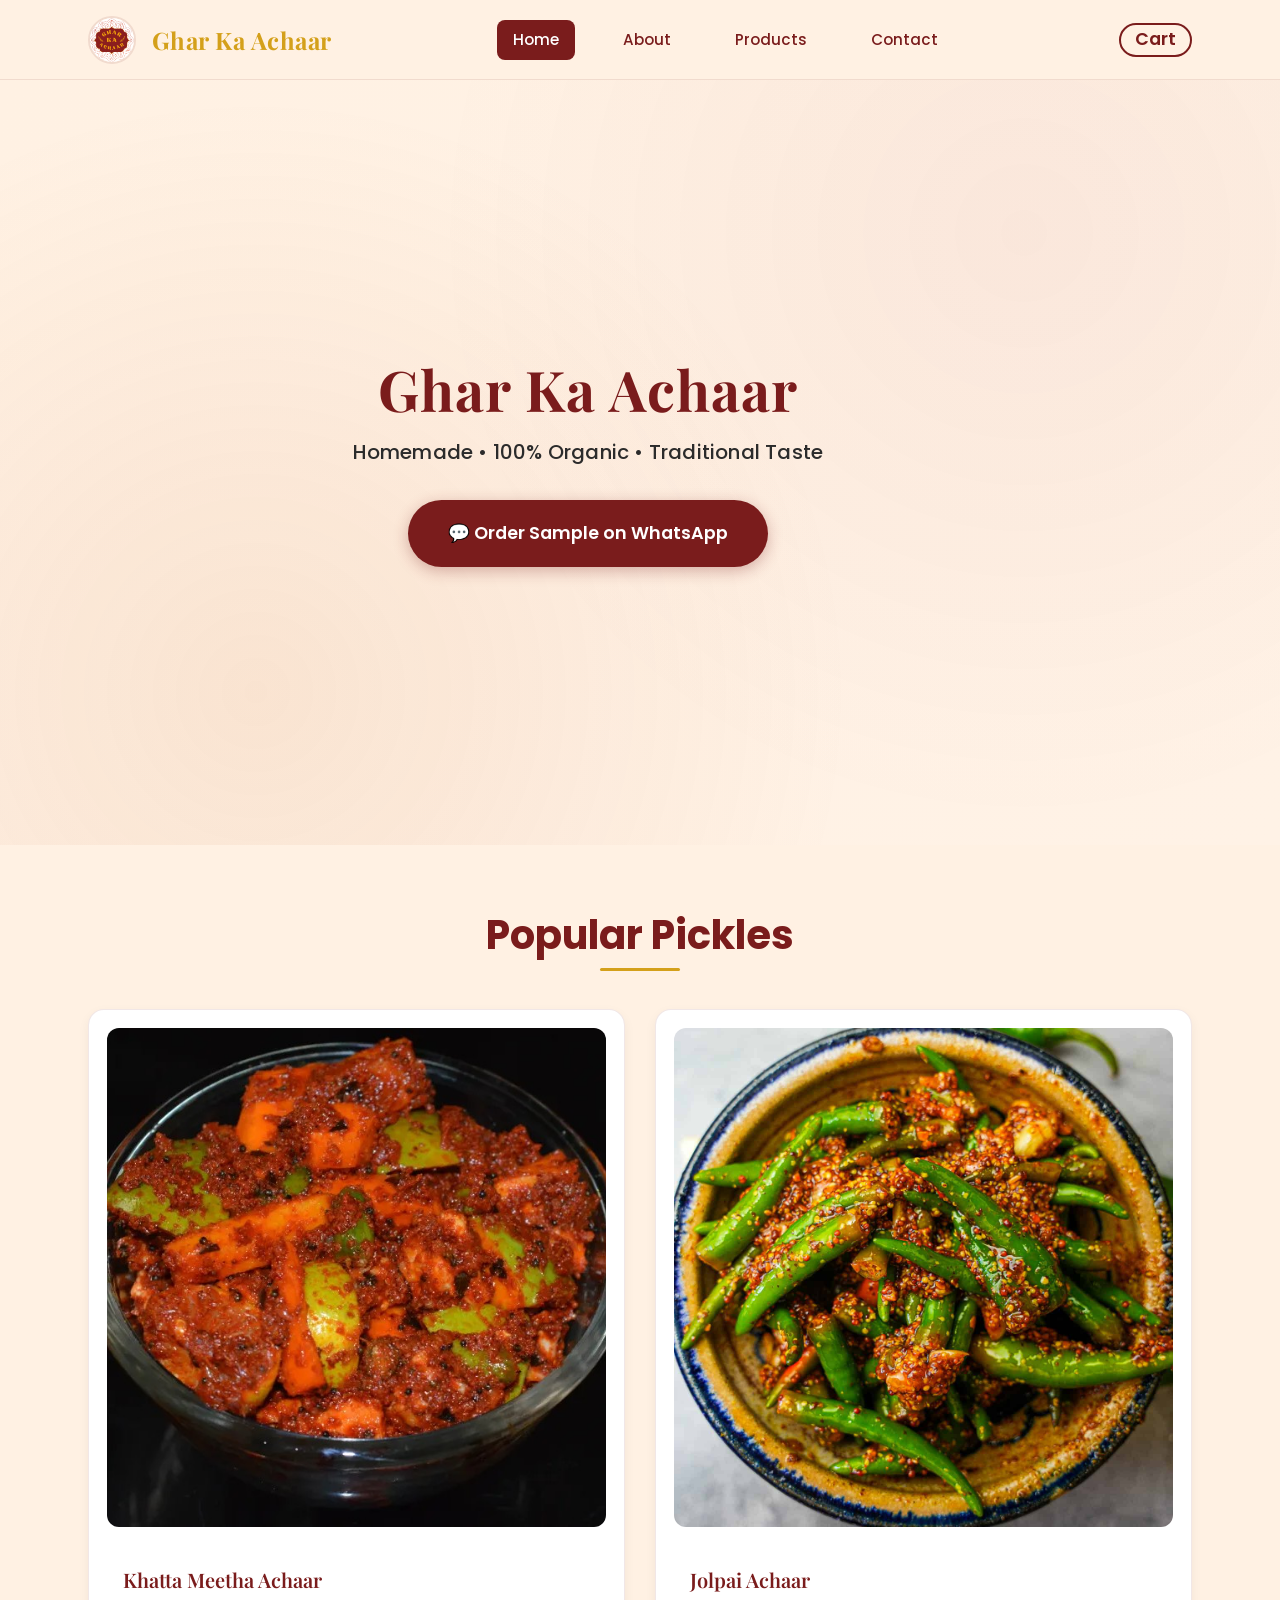
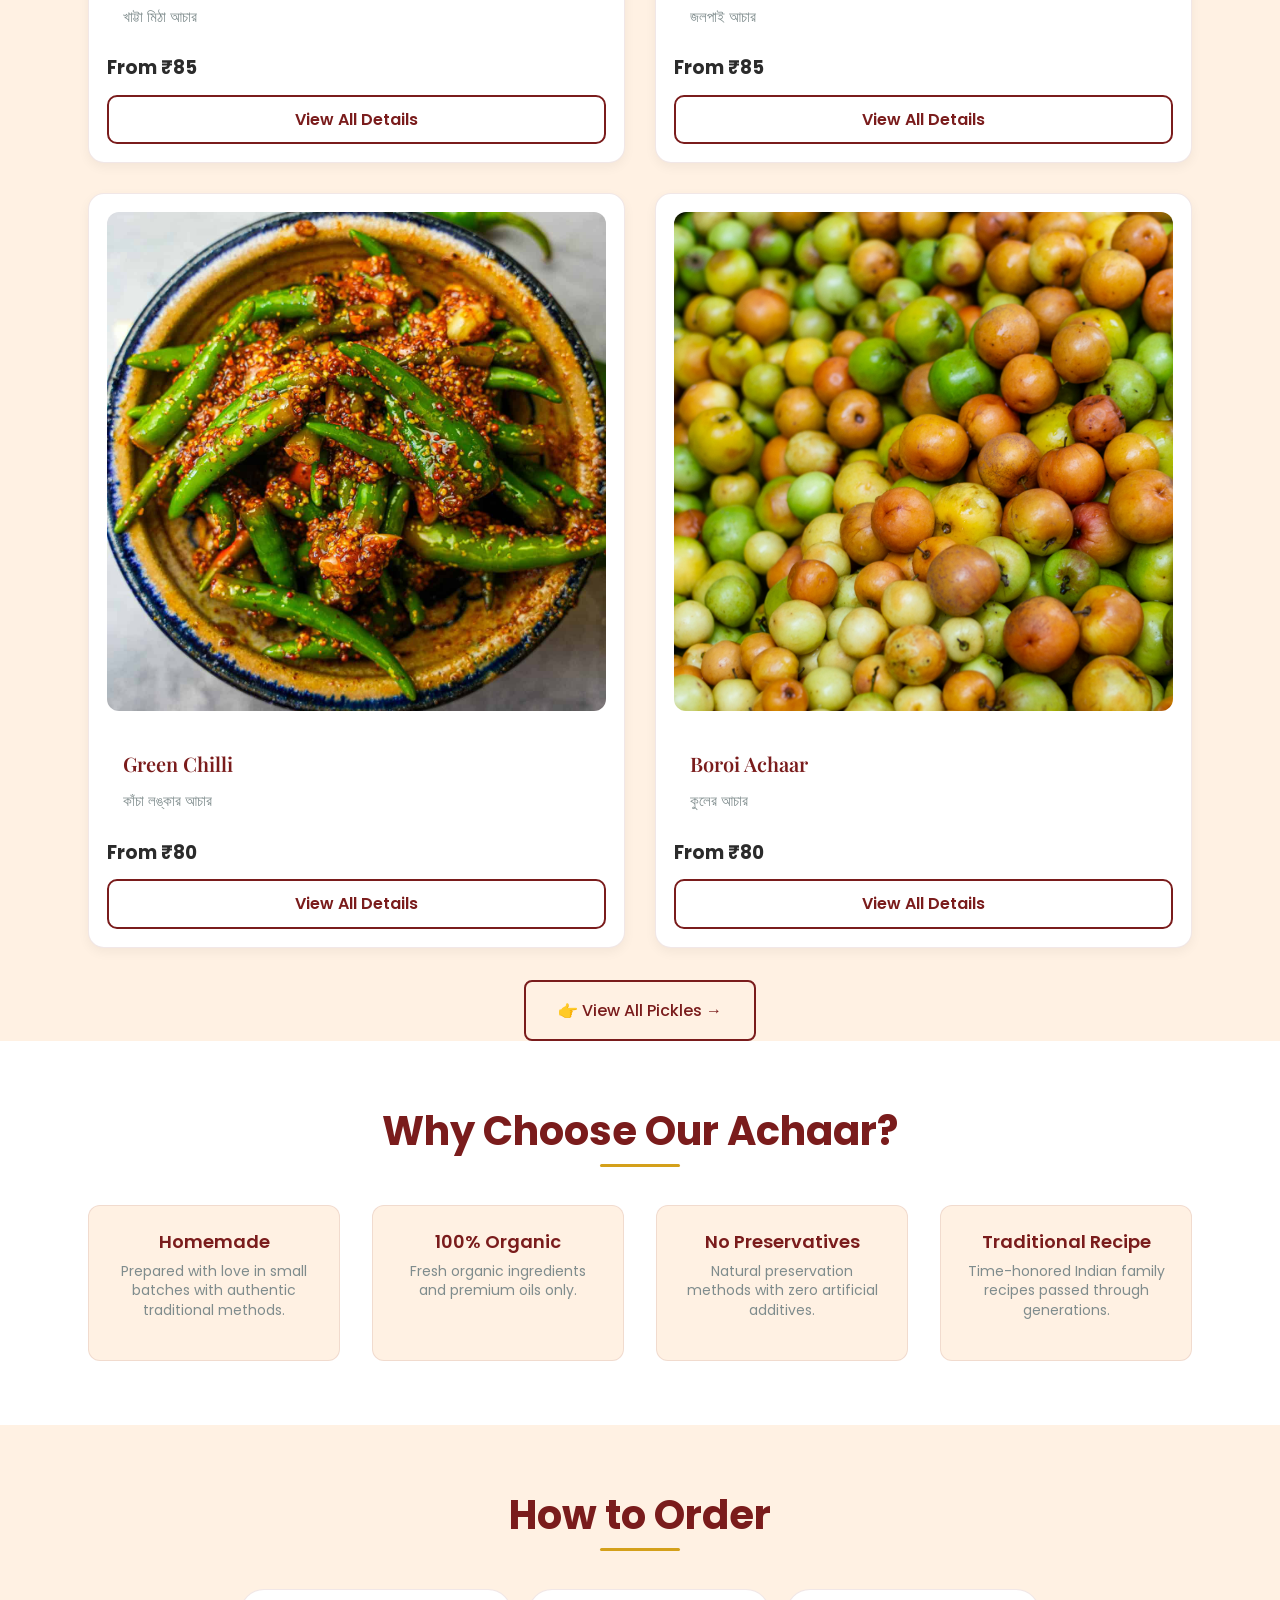
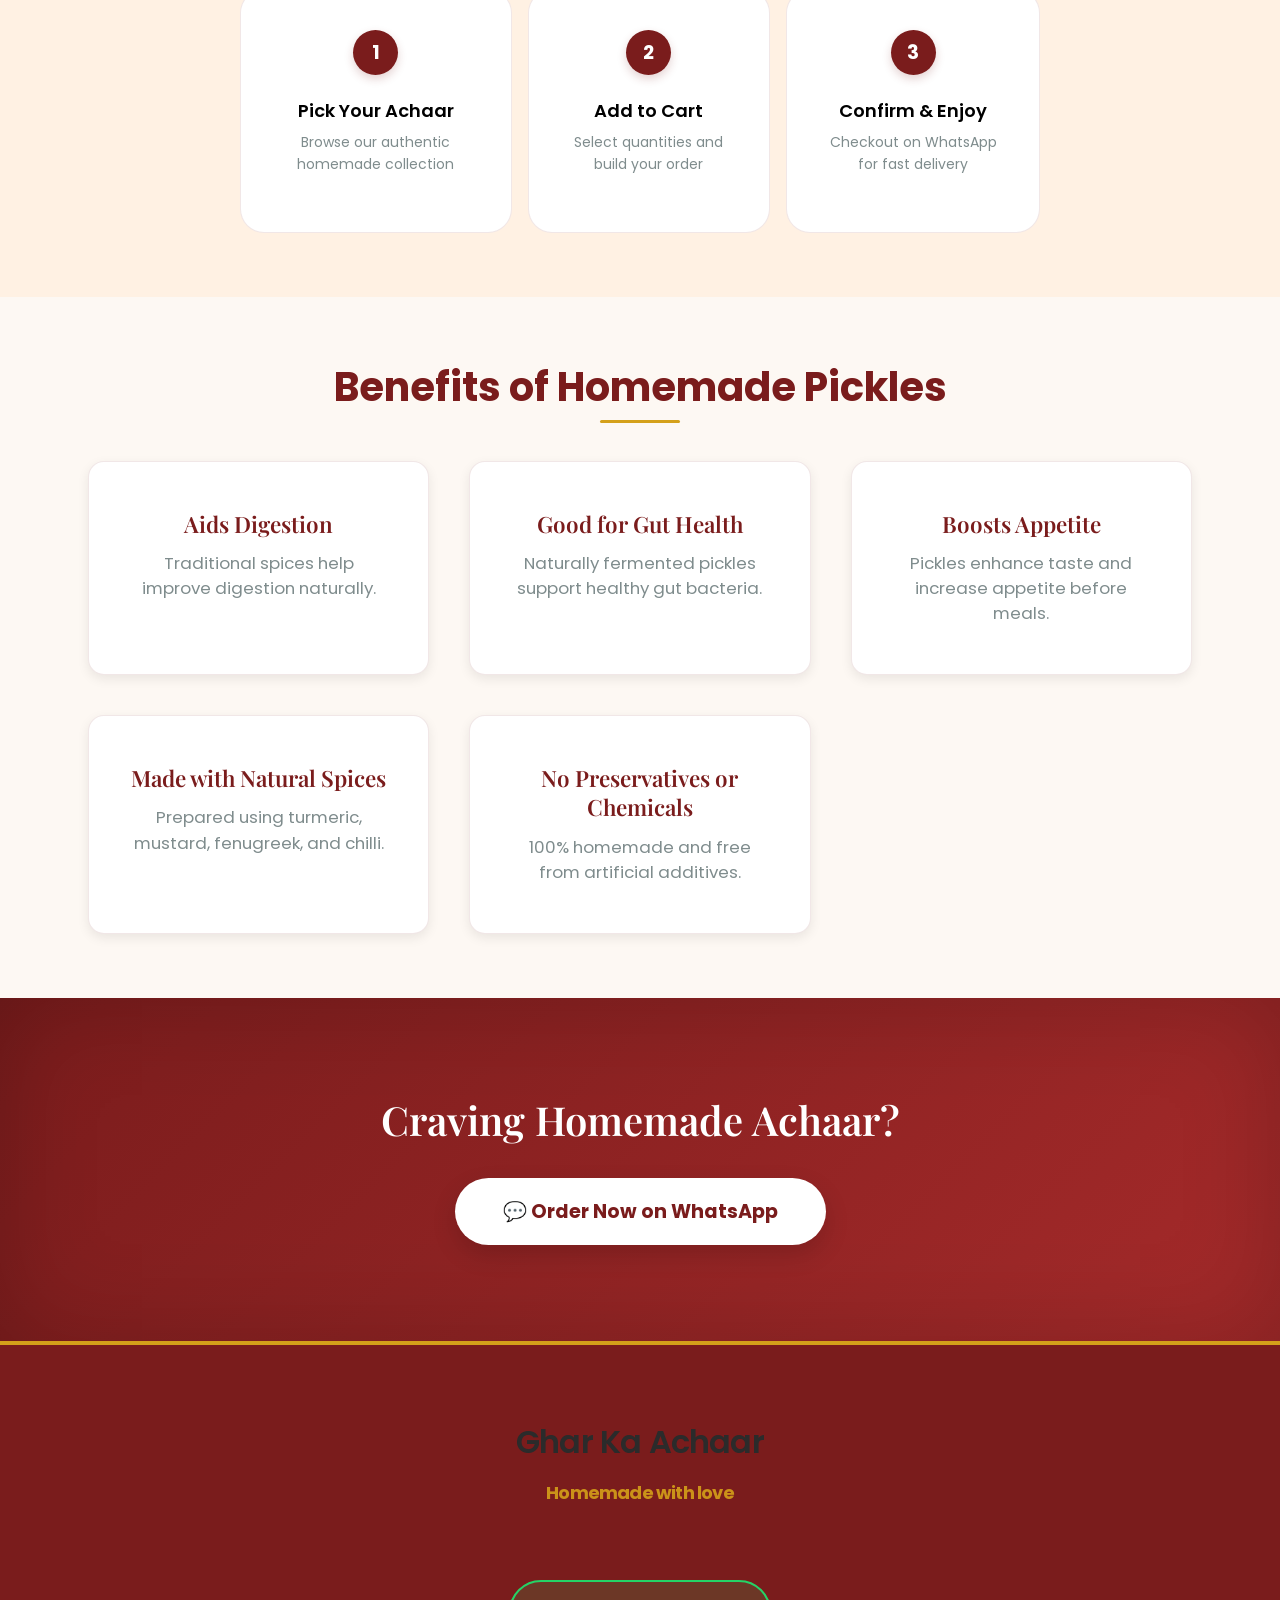
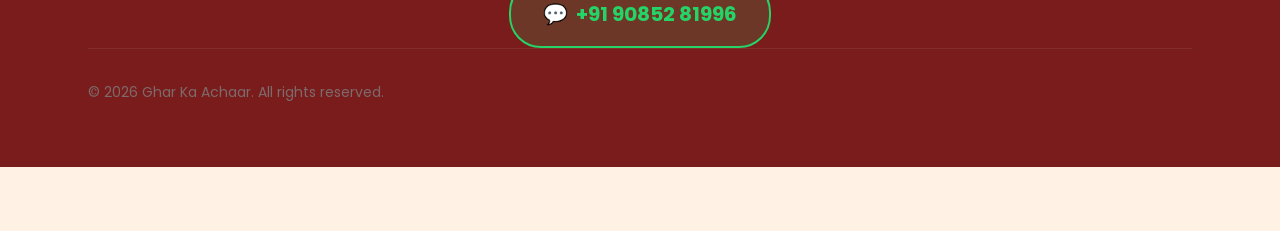
==== commit 0193e6bb: "Copyright" ====
--- a/index.html
+++ b/index.html
@@ -87,7 +87,7 @@
                 </ul>
 
                 <button class="cart-icon-btn" onclick="openCart()" aria-label="Open cart">
-                    🛒 Cart <span class="cart-badge">0</span>
+                    Cart <span class="cart-badge">0</span>
                 </button>
 
                 <div class="hamburger" id="hamburger">
@@ -125,26 +125,26 @@
         <div class="container">
             <h2 class="section-title">Popular Pickles</h2>
             <div class="popular-grid">
-                <!-- Mango Achaar -->
+                <!-- Khatta Meetha Achaar -->
                 <div class="popular-card">
                     <div class="popular-image">
-                        <img src="assets/images/Mango_Pickle.jpg" alt="Mango Achaar">
-                    </div>
-                    <h3>Mango Achaar</h3>
-                    <p class="bengali-name">আমের আচার</p>
+                        <img src="assets/images/Mixer_pickle_1.jpg" alt="Khatta Meetha Achaar">
+                    </div>
+                    <h3>Khatta Meetha Achaar</h3>
+                    <p class="bengali-name">খাট্টা মিঠা আচার</p>
                     <p class="price-preview">From ₹85</p>
-                    <a href="products.html?product=mango" class="view-details-btn">View All Details</a>
-                </div>
-
-                <!-- Garlic Achaar -->
+                    <a href="products.html?product=khatta" class="view-details-btn">View All Details</a>
+                </div>
+
+                <!-- Jolpai Achaar -->
                 <div class="popular-card">
                     <div class="popular-image">
-                        <img src="assets/images/Garlic_Pickle.jpg" alt="Garlic Achaar">
-                    </div>
-                    <h3>Garlic Achaar</h3>
-                    <p class="bengali-name">রসুনের আচার</p>
-                    <p class="price-preview">From ₹80</p>
-                    <a href="products.html?product=garlic" class="view-details-btn">View All Details</a>
+                        <img src="assets/images/GreenChilli_1.jpg" alt="Jolpai Achaar">
+                    </div>
+                    <h3>Jolpai Achaar</h3>
+                    <p class="bengali-name">জলপাই আচার</p>
+                    <p class="price-preview">From ₹85</p>
+                    <a href="products.html?product=jolpai" class="view-details-btn">View All Details</a>
                 </div>
 
                 <!-- Green Chilli Achaar -->
@@ -180,22 +180,18 @@
                 <h2 class="section-title text-center">Why Choose Our Achaar?</h2>
                 <div class="trust-grid">
                     <div class="trust-card">
-                        <div class="trust-icon">🏠</div>
                         <h3>Homemade</h3>
                         <p>Prepared with love in small batches with authentic traditional methods.</p>
                     </div>
                     <div class="trust-card">
-                        <div class="trust-icon">🌿</div>
                         <h3>100% Organic</h3>
                         <p>Fresh organic ingredients and premium oils only.</p>
                     </div>
                     <div class="trust-card">
-                        <div class="trust-icon">❌</div>
                         <h3>No Preservatives</h3>
                         <p>Natural preservation methods with zero artificial additives.</p>
                     </div>
                     <div class="trust-card">
-                        <div class="trust-icon">👩‍🍳</div>
                         <h3>Traditional Recipe</h3>
                         <p>Time-honored Indian family recipes passed through generations.</p>
                     </div>
@@ -240,27 +236,22 @@
                 <h2 class="section-title">Benefits of Homemade Pickles</h2>
                 <div class="benefits-grid">
                     <div class="benefit-card">
-                        <div class="benefit-icon">🌿</div>
                         <h3>Aids Digestion</h3>
                         <p>Traditional spices help improve digestion naturally.</p>
                     </div>
                     <div class="benefit-card">
-                        <div class="benefit-icon">🥬</div>
                         <h3>Good for Gut Health</h3>
                         <p>Naturally fermented pickles support healthy gut bacteria.</p>
                     </div>
                     <div class="benefit-card">
-                        <div class="benefit-icon">🍽️</div>
                         <h3>Boosts Appetite</h3>
                         <p>Pickles enhance taste and increase appetite before meals.</p>
                     </div>
                     <div class="benefit-card">
-                        <div class="benefit-icon">🌶️</div>
                         <h3>Made with Natural Spices</h3>
                         <p>Prepared using turmeric, mustard, fenugreek, and chilli.</p>
                     </div>
                     <div class="benefit-card">
-                        <div class="benefit-icon">✨</div>
                         <h3>No Preservatives or Chemicals</h3>
                         <p>100% homemade and free from artificial additives.</p>
                     </div>
@@ -272,7 +263,7 @@
         <section class="strong-cta">
             <div class="container">
                 <div class="cta-content">
-                    <h2 class="cta-title">❤️ Craving Homemade Achaar?</h2>
+                    <h2 class="cta-title">Craving Homemade Achaar?</h2>
                     <button class="cta-primary-btn" onclick="handleSampleOrder(event)">💬 Order Now on WhatsApp</button>
                 </div>
             </div>
@@ -284,7 +275,7 @@
                 <div class="footer-content">
                     <div class="footer-brand">
                         <h3>Ghar Ka Achaar</h3>
-                        <p class="footer-tagline">Homemade with love ❤️</p>
+                        <p class="footer-tagline">Homemade with love</p>
                     </div>
 
                     <div class="footer-contact">
@@ -296,7 +287,7 @@
                 </div>
 
                 <div class="copyright">
-                    <p>&copy; 2024 Ghar Ka Achaar. All rights reserved.</p>
+                    <p>&copy; 2026 Ghar Ka Achaar. All rights reserved.</p>
                 </div>
             </div>
         </footer>
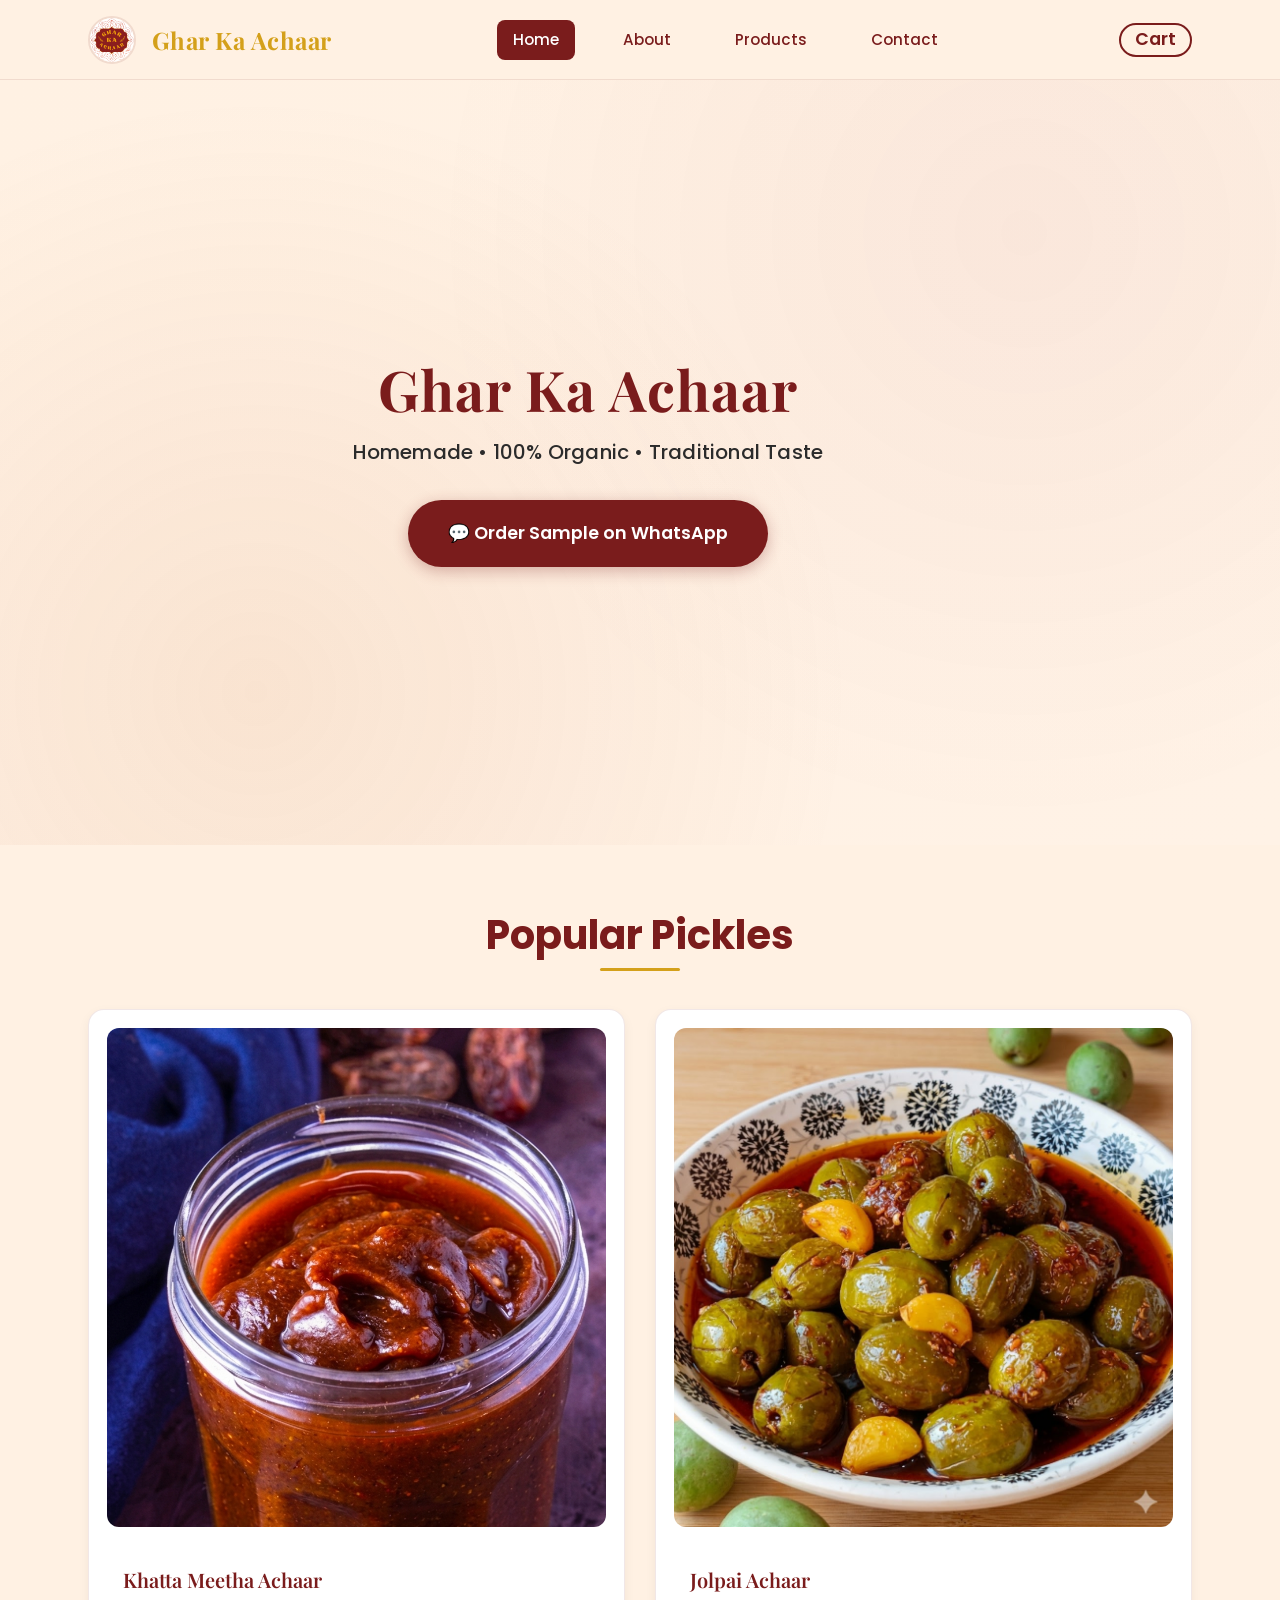
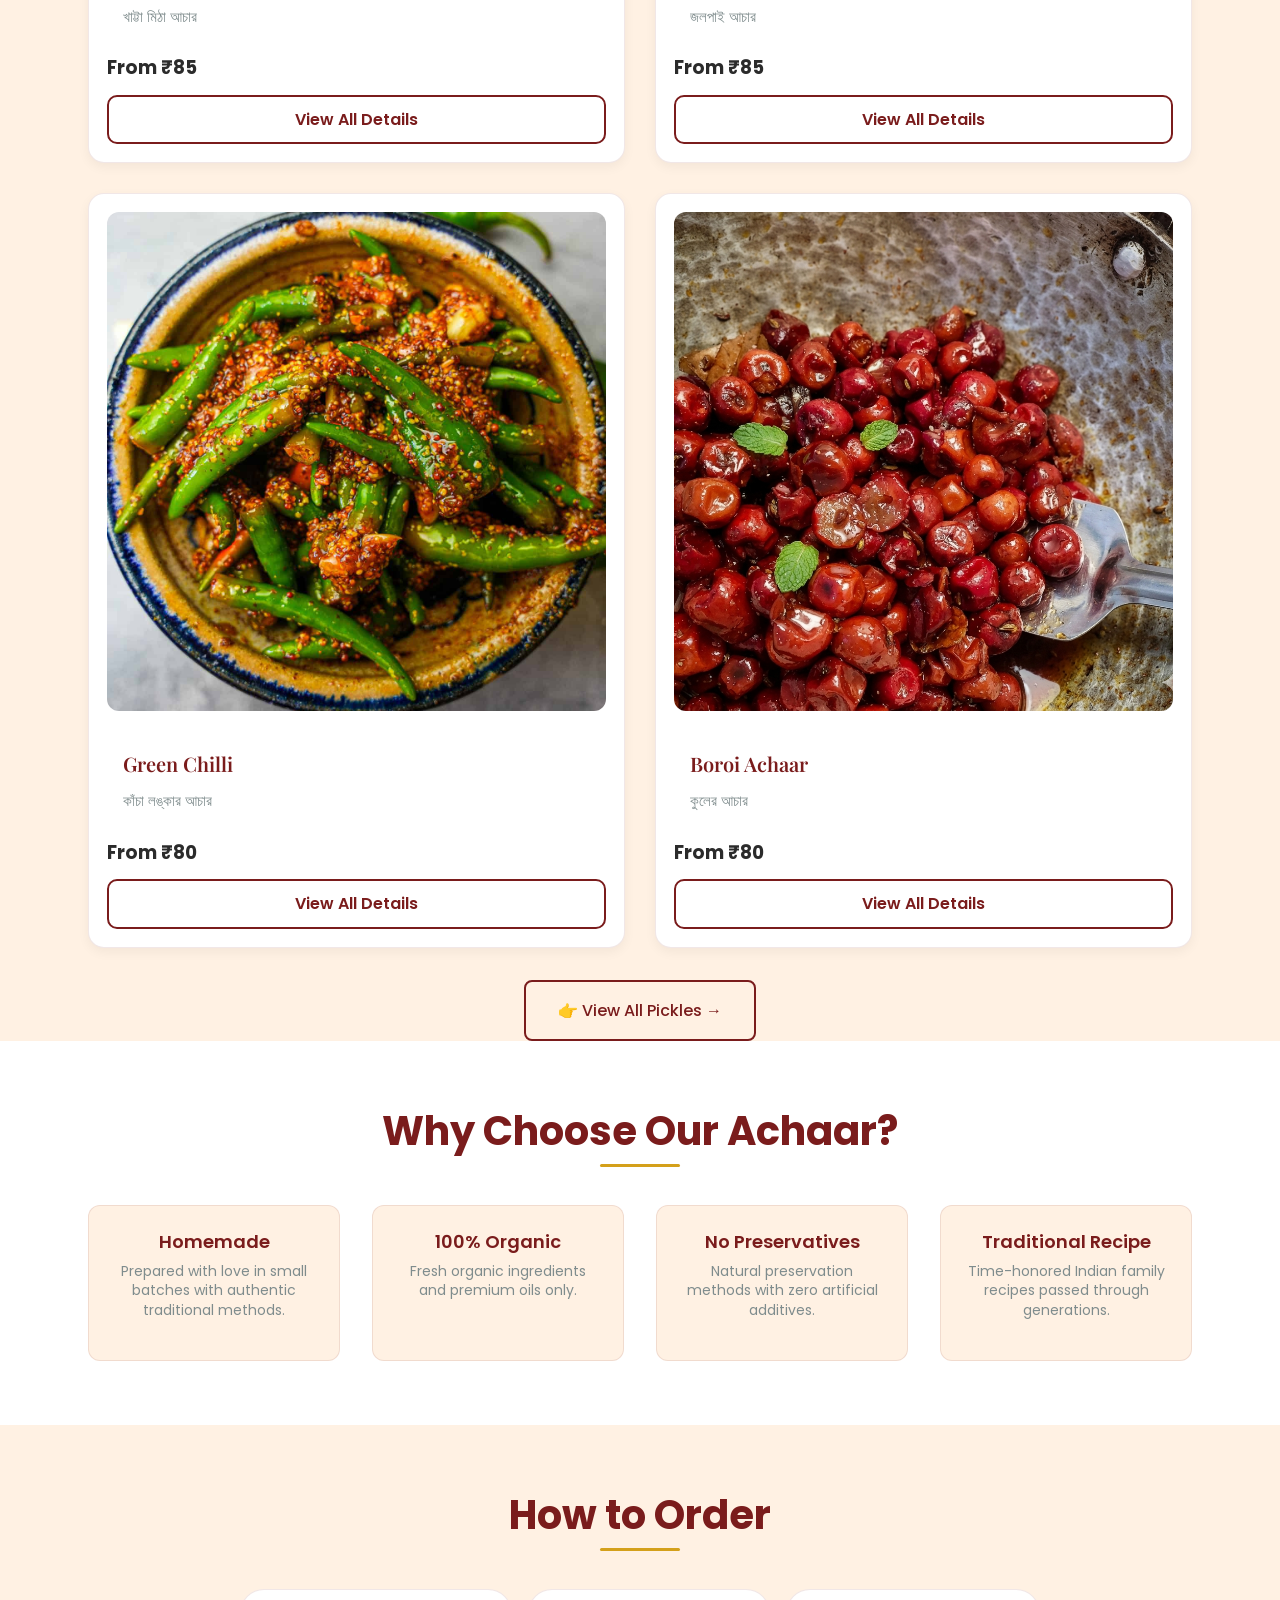
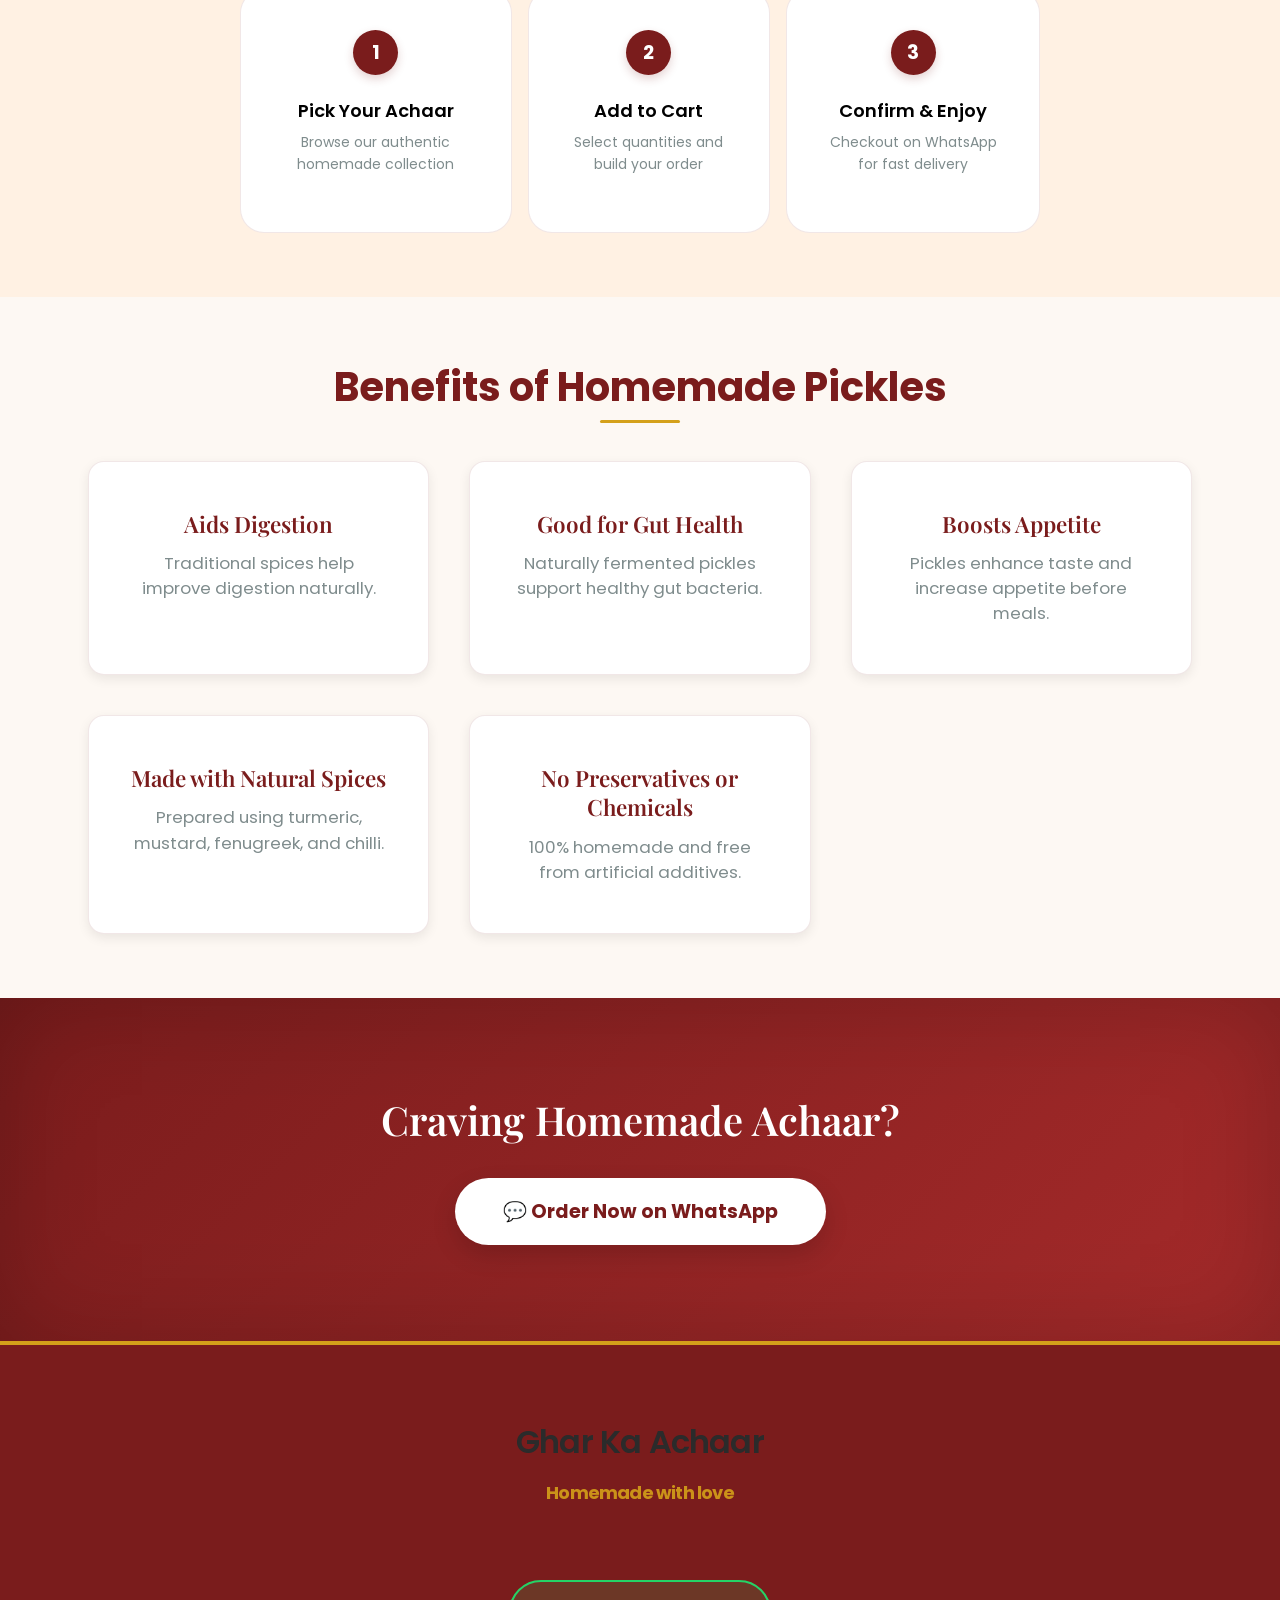
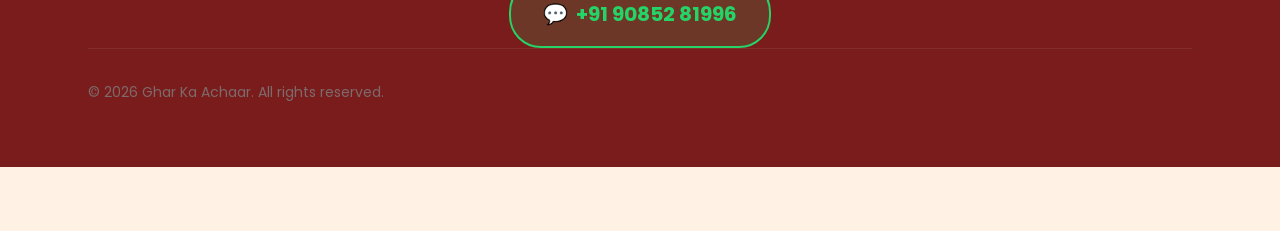
==== commit 5f98aab1: "Pictures" ====
--- a/index.html
+++ b/index.html
@@ -128,7 +128,7 @@
                 <!-- Khatta Meetha Achaar -->
                 <div class="popular-card">
                     <div class="popular-image">
-                        <img src="assets/images/Mixer_pickle_1.jpg" alt="Khatta Meetha Achaar">
+                        <img src="assets/images/Khatta-meetha.png" alt="Khatta Meetha Achaar">
                     </div>
                     <h3>Khatta Meetha Achaar</h3>
                     <p class="bengali-name">খাট্টা মিঠা আচার</p>
@@ -139,7 +139,7 @@
                 <!-- Jolpai Achaar -->
                 <div class="popular-card">
                     <div class="popular-image">
-                        <img src="assets/images/GreenChilli_1.jpg" alt="Jolpai Achaar">
+                        <img src="assets/images/Jolpai_Pickle-1.jpg" alt="Jolpai Achaar">
                     </div>
                     <h3>Jolpai Achaar</h3>
                     <p class="bengali-name">জলপাই আচার</p>
@@ -325,7 +325,7 @@
                 const message = `Hello Ghar Ka Achaar 👋
             
 I'm interested in your Early Launch Offer!
-I would like to order the Sample Pack (100g) at ₹20.
+I would like to order the Sample Pack (100g).
 
 Please confirm availability and delivery details.
 Thank you! 🙏`;
--- a/css/style.css
+++ b/css/style.css
@@ -1,5009 +1,5021 @@
-/* CSS Variables for Traditional Indian Kitchen */
-:root {
-    /* Brand Colors */
-    --primary-maroon: #7A1C1C;
-    --secondary-gold: #D4A01A;
-    --background-cream: #FFF1E3;
-    --text-charcoal: #2B2B2B;
-
-    /* Legacy Colors (keeping for compatibility) */
-    --primary-achaar: #7A1C1C;
-    --accent-chilli: #D4A01A;
-    --accent-turmeric: #D4A01A;
-    --accent-garlic: #95A5A6;
-    --accent-coriander: #27AE60;
-    --text-dark: #2B2B2B;
-    --text-light: #7F8C8D;
-    --text-lighter: #BDC3C7;
-    --bg-warm: #FFF1E3;
-    --bg-cream: #FFF1E3;
-    --card-bg: #FFFFFF;
-    --border-light: rgba(122, 28, 28, 0.1);
-    --border-medium: rgba(122, 28, 28, 0.2);
-    --shadow-soft: 0 2px 8px rgba(0, 0, 0, 0.08);
-    --shadow-hover: 0 8px 20px rgba(0, 0, 0, 0.12);
-
-    /* Typography */
-    --font-brand: 'Playfair Display', serif;
-    --font-body: 'Poppins', sans-serif;
-    --font-weight-brand: 700;
-    --font-weight-heading: 600;
-    --font-weight-body: 400;
-    --font-weight-medium: 500;
-
-    /* Spacing */
-    --spacing-xs: 0.25rem;
-    --spacing-sm: 0.5rem;
-    --spacing-md: 1rem;
-    --spacing-lg: 1.5rem;
-    --spacing-xl: 2rem;
-    --spacing-xxl: 3rem;
-}
-
-/* Reset and Base Styles */
-* {
-    margin: 0;
-    padding: 0;
-    box-sizing: border-box;
-}
-
-html {
-    scroll-behavior: smooth;
-    font-size: 16px;
-}
-
-body {
-    font-family: var(--font-body);
-    line-height: 1.6;
-    color: var(--text-dark);
-    background-color: var(--bg-warm);
-    font-size: 16px;
-    -webkit-font-smoothing: antialiased;
-    -moz-osx-font-smoothing: grayscale;
-}
-
-/* Container */
-.container {
-    width: 100%;
-    max-width: 1200px;
-    margin: 0 auto;
-    padding: 0 1rem;
-}
-
-/* Grid System */
-.products-grid {
-    display: grid;
-    grid-template-columns: 1fr;
-    gap: 1.5rem;
-}
-
-/* Responsive Grid */
-@media (min-width: 768px) {
-    .products-grid {
-        grid-template-columns: repeat(2, 1fr);
-        gap: 2rem;
-    }
-}
-
-@media (min-width: 1024px) {
-    .products-grid {
-        grid-template-columns: repeat(3, 1fr);
-        gap: 2rem;
-    }
-}
-
-@media (min-width: 1280px) {
-    .products-grid {
-        grid-template-columns: repeat(4, 1fr);
-        gap: 2rem;
-    }
-}
-
-/* Typography */
-h1,
-h2,
-h3,
-h4,
-h5,
-h6 {
-    font-weight: 600;
-    line-height: 1.3;
-    color: var(--text-dark);
-    margin-bottom: 1rem;
-}
-
-h1 {
-    font-size: 2.5rem;
-}
-
-h2 {
-    font-size: 2rem;
-    margin-bottom: 20px;
-}
-
-h3 {
-    font-size: 1.5rem;
-}
-
-h4 {
-    font-size: 1.25rem;
-}
-
-h5 {
-    font-size: 1.125rem;
-}
-
-h6 {
-    font-size: 1rem;
-}
-
-p {
-    margin-bottom: 1rem;
-    color: var(--text-light);
-}
-
-a {
-    color: var(--primary-achaar);
-    text-decoration: none;
-    transition: color 0.3s ease;
-}
-
-a:hover {
-    color: var(--accent-chilli);
-}
-
-/* Lists */
-ul,
-ol {
-    margin-bottom: 1rem;
-    padding-left: 2rem;
-}
-
-li {
-    margin-bottom: 0.5rem;
-}
-
-/* Images */
-img {
-    max-width: 100%;
-    height: auto;
-    display: block;
-    object-fit: cover;
-}
-
-/* Image optimization for performance */
-.product-image {
-    position: relative;
-    background-color: var(--light-gray);
-    aspect-ratio: 16/9;
-    overflow: hidden;
-}
-
-.product-img {
-    position: absolute;
-    top: 0;
-    left: 0;
-    width: 100%;
-    height: 100%;
-    object-fit: cover;
-    transition: transform 0.3s ease;
-}
-
-/* Prevent layout shift */
-.product-image::before {
-    content: '';
-    display: block;
-    padding-top: 56.25%;
-    /* 16:9 aspect ratio */
-}
-
-/* Lazy loading fade-in */
-img[loading="lazy"] {
-    opacity: 0;
-    transition: opacity 0.3s ease;
-}
-
-img[loading="lazy"].loaded {
-    opacity: 1;
-}
-
-/* Mobile image optimization */
-@media (max-width: 768px) {
-    .product-image {
-        aspect-ratio: 4/3;
-    }
-
-    .product-image::before {
-        padding-top: 75%;
-        /* 4:3 aspect ratio */
-    }
-}
-
-@media (max-width: 480px) {
-    .product-image {
-        aspect-ratio: 1/1;
-    }
-
-    .product-image::before {
-        padding-top: 100%;
-        /* 1:1 aspect ratio */
-    }
-}
-
-/* Buttons */
-button {
-    border: none;
-    background: none;
-    font-family: inherit;
-    cursor: pointer;
-    transition: all 0.3s ease;
-}
-
-/* Form Elements */
-input,
-select,
-textarea {
-    font-family: inherit;
-    font-size: inherit;
-    line-height: inherit;
-    border: 1px solid var(--gray);
-    border-radius: 0.25rem;
-    padding: 0.5rem;
-}
-
-input:focus,
-select:focus,
-textarea:focus {
-    outline: none;
-    border-color: var(--traditional-red);
-    box-shadow: 0 0 0 2px rgba(220, 20, 60, 0.2);
-}
-
-/* Utility Classes */
-.text-center {
-    text-align: center;
-}
-
-.text-left {
-    text-align: left;
-}
-
-.text-right {
-    text-align: right;
-}
-
-.font-bold {
-    font-weight: 700;
-}
-
-.font-semibold {
-    font-weight: 600;
-}
-
-.font-medium {
-    font-weight: 500;
-}
-
-.font-normal {
-    font-weight: 400;
-}
-
-/* Margin Utilities */
-.m-0 {
-    margin: 0;
-}
-
-.m-1 {
-    margin: 0.25rem;
-}
-
-.m-2 {
-    margin: 0.5rem;
-}
-
-.m-3 {
-    margin: 0.75rem;
-}
-
-.m-4 {
-    margin: 1rem;
-}
-
-.m-5 {
-    margin: 1.25rem;
-}
-
-.m-6 {
-    margin: 1.5rem;
-}
-
-.m-8 {
-    margin: 2rem;
-}
-
-.m-10 {
-    margin: 2.5rem;
-}
-
-.m-12 {
-    margin: 3rem;
-}
-
-.m-16 {
-    margin: 4rem;
-}
-
-.m-20 {
-    margin: 5rem;
-}
-
-.mt-0 {
-    margin-top: 0;
-}
-
-.mt-1 {
-    margin-top: 0.25rem;
-}
-
-.mt-2 {
-    margin-top: 0.5rem;
-}
-
-.mt-3 {
-    margin-top: 0.75rem;
-}
-
-.mt-4 {
-    margin-top: 1rem;
-}
-
-.mt-5 {
-    margin-top: 1.25rem;
-}
-
-.mt-6 {
-    margin-top: 1.5rem;
-}
-
-.mt-8 {
-    margin-top: 2rem;
-}
-
-.mt-10 {
-    margin-top: 2.5rem;
-}
-
-.mt-12 {
-    margin-top: 3rem;
-}
-
-.mt-16 {
-    margin-top: 4rem;
-}
-
-.mt-20 {
-    margin-top: 5rem;
-}
-
-.mb-0 {
-    margin-bottom: 0;
-}
-
-.mb-1 {
-    margin-bottom: 0.25rem;
-}
-
-.mb-2 {
-    margin-bottom: 0.5rem;
-}
-
-.mb-3 {
-    margin-bottom: 0.75rem;
-}
-
-.mb-4 {
-    margin-bottom: 1rem;
-}
-
-.mb-5 {
-    margin-bottom: 1.25rem;
-}
-
-.mb-6 {
-    margin-bottom: 1.5rem;
-}
-
-.mb-8 {
-    margin-bottom: 2rem;
-}
-
-.mb-10 {
-    margin-bottom: 2.5rem;
-}
-
-.mb-12 {
-    margin-bottom: 3rem;
-}
-
-.mb-16 {
-    margin-bottom: 4rem;
-}
-
-.mb-20 {
-    margin-bottom: 5rem;
-}
-
-.ml-0 {
-    margin-left: 0;
-}
-
-.ml-1 {
-    margin-left: 0.25rem;
-}
-
-.ml-2 {
-    margin-left: 0.5rem;
-}
-
-.ml-3 {
-    margin-left: 0.75rem;
-}
-
-.ml-4 {
-    margin-left: 1rem;
-}
-
-.ml-5 {
-    margin-left: 1.25rem;
-}
-
-.ml-6 {
-    margin-left: 1.5rem;
-}
-
-.ml-8 {
-    margin-left: 2rem;
-}
-
-.ml-10 {
-    margin-left: 2.5rem;
-}
-
-.ml-12 {
-    margin-left: 3rem;
-}
-
-.mr-0 {
-    margin-right: 0;
-}
-
-.mr-1 {
-    margin-right: 0.25rem;
-}
-
-.mr-2 {
-    margin-right: 0.5rem;
-}
-
-.mr-3 {
-    margin-right: 0.75rem;
-}
-
-.mr-4 {
-    margin-right: 1rem;
-}
-
-.mr-5 {
-    margin-right: 1.25rem;
-}
-
-.mr-6 {
-    margin-right: 1.5rem;
-}
-
-.mr-8 {
-    margin-right: 2rem;
-}
-
-.mr-10 {
-    margin-right: 2.5rem;
-}
-
-.mr-12 {
-    margin-right: 3rem;
-}
-
-.mx-auto {
-    margin-left: auto;
-    margin-right: auto;
-}
-
-.my-auto {
-    margin-top: auto;
-    margin-bottom: auto;
-}
-
-/* Padding Utilities */
-.p-0 {
-    padding: 0;
-}
-
-.p-1 {
-    padding: 0.25rem;
-}
-
-.p-2 {
-    padding: 0.5rem;
-}
-
-.p-3 {
-    padding: 0.75rem;
-}
-
-.p-4 {
-    padding: 1rem;
-}
-
-.p-5 {
-    padding: 1.25rem;
-}
-
-.p-6 {
-    padding: 1.5rem;
-}
-
-.p-8 {
-    padding: 2rem;
-}
-
-.p-10 {
-    padding: 2.5rem;
-}
-
-.p-12 {
-    padding: 3rem;
-}
-
-.p-16 {
-    padding: 4rem;
-}
-
-.p-20 {
-    padding: 5rem;
-}
-
-.pt-0 {
-    padding-top: 0;
-}
-
-.pt-1 {
-    padding-top: 0.25rem;
-}
-
-.pt-2 {
-    padding-top: 0.5rem;
-}
-
-.pt-3 {
-    padding-top: 0.75rem;
-}
-
-.pt-4 {
-    padding-top: 1rem;
-}
-
-.pt-5 {
-    padding-top: 1.25rem;
-}
-
-.pt-6 {
-    padding-top: 1.5rem;
-}
-
-.pt-8 {
-    padding-top: 2rem;
-}
-
-.pt-10 {
-    padding-top: 2.5rem;
-}
-
-.pt-12 {
-    padding-top: 3rem;
-}
-
-.pt-16 {
-    padding-top: 4rem;
-}
-
-.pt-20 {
-    padding-top: 5rem;
-}
-
-.pb-0 {
-    padding-bottom: 0;
-}
-
-.pb-1 {
-    padding-bottom: 0.25rem;
-}
-
-.pb-2 {
-    padding-bottom: 0.5rem;
-}
-
-.pb-3 {
-    padding-bottom: 0.75rem;
-}
-
-.pb-4 {
-    padding-bottom: 1rem;
-}
-
-.pb-5 {
-    padding-bottom: 1.25rem;
-}
-
-.pb-6 {
-    padding-bottom: 1.5rem;
-}
-
-.pb-8 {
-    padding-bottom: 2rem;
-}
-
-.pb-10 {
-    padding-bottom: 2.5rem;
-}
-
-.pb-12 {
-    padding-bottom: 3rem;
-}
-
-.pb-16 {
-    padding-bottom: 4rem;
-}
-
-/* Hero Section Redesign */
-.hero {
-    position: relative;
-    padding: 80px 20px;
-    background: url('../assets/images/hero_bg_pickles.png') center/cover no-repeat;
-    display: flex;
-    align-items: center;
-    justify-content: center;
-    text-align: center;
-    min-height: 60vh;
-    color: var(--text-dark);
-}
-
-.hero::before {
-    content: '';
-    position: absolute;
-    top: 0;
-    left: 0;
-    right: 0;
-    bottom: 0;
-    background: rgba(255, 255, 255, 0.85);
-    z-index: 1;
-}
-
-.hero .container {
-    position: relative;
-    z-index: 2;
-}
-
-.hero-title {
-    font-family: var(--font-brand);
-    font-size: 3.5rem;
-    font-weight: 800;
-    color: var(--primary-maroon);
-    margin-bottom: 0.5rem;
-}
-
-.hero-tagline {
-    font-size: 1.1rem;
-    font-weight: 500;
-    color: var(--text-charcoal);
-    margin-bottom: 2rem;
-    letter-spacing: 1px;
-}
-
-.hero .cta-button {
-    display: inline-flex;
-    align-items: center;
-    gap: 10px;
-    background: var(--primary-maroon);
-    color: #fff;
-    padding: 1.2rem 2.5rem;
-    border-radius: 50px;
-    font-weight: 600;
-    font-size: 1.1rem;
-    text-decoration: none;
-    transition: all 0.3s ease;
-    box-shadow: 0 4px 15px rgba(122, 28, 28, 0.3);
-}
-
-.hero .cta-button:hover {
-    transform: translateY(-3px);
-    box-shadow: 0 8px 25px rgba(122, 28, 28, 0.4);
-    background: #912222;
-}
-
-/* Sections Global Styling */
-section {
-    padding: 50px 20px;
-}
-
-.pl-0 {
-    padding-left: 0;
-}
-
-.pl-1 {
-    padding-left: 0.25rem;
-}
-
-.pl-2 {
-    padding-left: 0.5rem;
-}
-
-.pl-3 {
-    padding-left: 0.75rem;
-}
-
-.pl-4 {
-    padding-left: 1rem;
-}
-
-.pl-5 {
-    padding-left: 1.25rem;
-}
-
-.pl-6 {
-    padding-left: 1.5rem;
-}
-
-.pl-8 {
-    padding-left: 2rem;
-}
-
-.pl-10 {
-    padding-left: 2.5rem;
-}
-
-.pl-12 {
-    padding-left: 3rem;
-}
-
-.pr-0 {
-    padding-right: 0;
-}
-
-.pr-1 {
-    padding-right: 0.25rem;
-}
-
-.pr-2 {
-    padding-right: 0.5rem;
-}
-
-.pr-3 {
-    padding-right: 0.75rem;
-}
-
-.pr-4 {
-    padding-right: 1rem;
-}
-
-.pr-5 {
-    padding-right: 1.25rem;
-}
-
-.pr-6 {
-    padding-right: 1.5rem;
-}
-
-.pr-8 {
-    padding-right: 2rem;
-}
-
-.pr-10 {
-    padding-right: 2.5rem;
-}
-
-.pr-12 {
-    padding-right: 3rem;
-}
-
-.px-0 {
-    padding-left: 0;
-    padding-right: 0;
-}
-
-.px-1 {
-    padding-left: 0.25rem;
-    padding-right: 0.25rem;
-}
-
-.px-2 {
-    padding-left: 0.5rem;
-    padding-right: 0.5rem;
-}
-
-.px-3 {
-    padding-left: 0.75rem;
-    padding-right: 0.75rem;
-}
-
-.px-4 {
-    padding-left: 1rem;
-    padding-right: 1rem;
-}
-
-.px-5 {
-    padding-left: 1.25rem;
-    padding-right: 1.25rem;
-}
-
-.px-6 {
-    padding-left: 1.5rem;
-    padding-right: 1.5rem;
-}
-
-.px-8 {
-    padding-left: 2rem;
-    padding-right: 2rem;
-}
-
-.px-10 {
-    padding-left: 2.5rem;
-    padding-right: 2.5rem;
-}
-
-.px-12 {
-    padding-left: 3rem;
-    padding-right: 3rem;
-}
-
-.py-0 {
-    padding-top: 0;
-    padding-bottom: 0;
-}
-
-.py-1 {
-    padding-top: 0.25rem;
-    padding-bottom: 0.25rem;
-}
-
-.py-2 {
-    padding-top: 0.5rem;
-    padding-bottom: 0.5rem;
-}
-
-.py-3 {
-    padding-top: 0.75rem;
-    padding-bottom: 0.75rem;
-}
-
-.py-4 {
-    padding-top: 1rem;
-    padding-bottom: 1rem;
-}
-
-.py-5 {
-    padding-top: 1.25rem;
-    padding-bottom: 1.25rem;
-}
-
-.py-6 {
-    padding-top: 1.5rem;
-    padding-bottom: 1.5rem;
-}
-
-.py-8 {
-    padding-top: 2rem;
-    padding-bottom: 2rem;
-}
-
-.py-10 {
-    padding-top: 2.5rem;
-    padding-bottom: 2.5rem;
-}
-
-.py-12 {
-    padding-top: 3rem;
-    padding-bottom: 3rem;
-}
-
-/* Display Utilities */
-.block {
-    display: block;
-}
-
-.inline-block {
-    display: inline-block;
-}
-
-.inline {
-    display: inline;
-}
-
-.flex {
-    display: flex;
-}
-
-.inline-flex {
-    display: inline-flex;
-}
-
-.grid {
-    display: grid;
-}
-
-.hidden {
-    display: none;
-}
-
-/* Position Utilities */
-.relative {
-    position: relative;
-}
-
-.absolute {
-    position: absolute;
-}
-
-.fixed {
-    position: fixed;
-}
-
-.sticky {
-    position: sticky;
-}
-
-/* Color Utilities */
-.text-white {
-    color: var(--white);
-}
-
-.text-black {
-    color: var(--black);
-}
-
-.text-red {
-    color: var(--traditional-red);
-}
-
-.text-green {
-    color: var(--dark-green);
-}
-
-.text-yellow {
-    color: var(--mustard-yellow);
-}
-
-.text-brown {
-    color: var(--brown);
-}
-
-.text-gray {
-    color: var(--gray);
-}
-
-.bg-white {
-    background-color: var(--white);
-}
-
-.bg-black {
-    background-color: var(--black);
-}
-
-.bg-red {
-    background-color: var(--traditional-red);
-}
-
-.bg-green {
-    background-color: var(--dark-green);
-}
-
-.bg-yellow {
-    background-color: var(--mustard-yellow);
-}
-
-.bg-brown {
-    background-color: var(--brown);
-}
-
-.bg-gray {
-    background-color: var(--gray);
-}
-
-.bg-light-gray {
-    background-color: var(--light-gray);
-}
-
-.bg-cream {
-    background-color: var(--cream);
-}
-
-/* Border Utilities */
-.border {
-    border: 1px solid var(--gray);
-}
-
-.border-0 {
-    border: none;
-}
-
-.border-t {
-    border-top: 1px solid var(--gray);
-}
-
-.border-b {
-    border-bottom: 1px solid var(--gray);
-}
-
-.border-l {
-    border-left: 1px solid var(--gray);
-}
-
-.border-r {
-    border-right: 1px solid var(--gray);
-}
-
-.rounded {
-    border-radius: 0.25rem;
-}
-
-.rounded-md {
-    border-radius: 0.375rem;
-}
-
-.rounded-lg {
-    border-radius: 0.5rem;
-}
-
-.rounded-xl {
-    border-radius: 0.75rem;
-}
-
-.rounded-2xl {
-    border-radius: 1rem;
-}
-
-.rounded-full {
-    border-radius: 9999px;
-}
-
-/* Shadow Utilities */
-.shadow {
-    box-shadow: 0 1px 3px 0 rgba(0, 0, 0, 0.1), 0 1px 2px 0 rgba(0, 0, 0, 0.06);
-}
-
-.shadow-md {
-    box-shadow: 0 4px 6px -1px rgba(0, 0, 0, 0.1), 0 2px 4px -1px rgba(0, 0, 0, 0.06);
-}
-
-.shadow-lg {
-    box-shadow: 0 10px 15px -3px rgba(0, 0, 0, 0.1), 0 4px 6px -2px rgba(0, 0, 0, 0.05);
-}
-
-.shadow-xl {
-    box-shadow: 0 20px 25px -5px rgba(0, 0, 0, 0.1), 0 10px 10px -5px rgba(0, 0, 0, 0.04);
-}
-
-/* Opacity Utilities */
-.opacity-0 {
-    opacity: 0;
-}
-
-.opacity-25 {
-    opacity: 0.25;
-}
-
-.opacity-50 {
-    opacity: 0.5;
-}
-
-.opacity-75 {
-    opacity: 0.75;
-}
-
-.opacity-100 {
-    opacity: 1;
-}
-
-/* Cursor Utilities */
-.cursor-pointer {
-    cursor: pointer;
-}
-
-.cursor-default {
-    cursor: default;
-}
-
-/* Transition Utilities */
-.transition {
-    transition: all 0.3s ease;
-}
-
-.transition-colors {
-    transition: color 0.3s ease, background-color 0.3s ease, border-color 0.3s ease;
-}
-
-.transition-transform {
-    transition: transform 0.3s ease;
-}
-
-/* Hover Utilities */
-.hover\:text-red:hover {
-    color: var(--traditional-red);
-}
-
-.hover\:text-green:hover {
-    color: var(--dark-green);
-}
-
-.hover\:text-yellow:hover {
-    color: var(--mustard-yellow);
-}
-
-.hover\:bg-red:hover {
-    background-color: var(--traditional-red);
-}
-
-.hover\:bg-green:hover {
-    background-color: var(--dark-green);
-}
-
-.hover\:bg-yellow:hover {
-    background-color: var(--mustard-yellow);
-}
-
-.hover\:shadow-lg:hover {
-    box-shadow: 0 10px 15px -3px rgba(0, 0, 0, 0.1), 0 4px 6px -2px rgba(0, 0, 0, 0.05);
-}
-
-/* Mobile-first Responsive Utilities */
-@media (max-width: 640px) {
-    .container {
-        padding: 0 0.75rem;
-    }
-
-    h1 {
-        font-size: 2rem;
-    }
-
-    h2 {
-        font-size: 1.75rem;
-    }
-
-    h3 {
-        font-size: 1.5rem;
-    }
-
-    h4 {
-        font-size: 1.25rem;
-    }
-
-    h5 {
-        font-size: 1.125rem;
-    }
-
-    h6 {
-        font-size: 1rem;
-    }
-}
-
-@media (max-width: 480px) {
-    .container {
-        padding: 0 0.5rem;
-    }
-
-    h1 {
-        font-size: 1.75rem;
-    }
-
-    h2 {
-        font-size: 1.5rem;
-    }
-
-    h3 {
-        font-size: 1.25rem;
-    }
-}
-
-/* Header Specific Styles */
-.header {
-    position: sticky;
-    top: 0;
-    z-index: 100;
-    background-color: var(--bg-warm);
-    border-bottom: 1px solid var(--border-light);
-    backdrop-filter: blur(10px);
-    -webkit-backdrop-filter: blur(10px);
-    height: 70px;
-    transition: all 0.3s ease;
-}
-
-.navbar {
-    width: 100%;
-    height: 100%;
-}
-
-.nav-inner {
-    display: flex;
-    align-items: center;
-    justify-content: space-between;
-    width: 100%;
-    max-width: 1200px;
-    margin: 0 auto;
-    padding: 0 1rem;
-    height: 70px;
-}
-
-.brand-section {
-    display: flex;
-    align-items: center;
-    gap: 1rem;
-}
-
-.logo-container {
-    position: relative;
-    width: 70px;
-    height: 70px;
-    flex-shrink: 0;
-}
-
-.brand-logo {
-    width: 100%;
-    height: 100%;
-    border-radius: 50%;
-    object-fit: cover;
-    border: 2px solid var(--border-light);
-}
-
-.logo-fallback {
-    display: none;
-    width: 100%;
-    height: 100%;
-    background: linear-gradient(135deg, var(--primary-achaar), var(--accent-chilli));
-    border-radius: 50%;
-    align-items: center;
-    justify-content: center;
-    color: white;
-    font-weight: 700;
-    font-size: 1rem;
-    border: 2px solid var(--border-light);
-}
-
-.brand-text {
-    font-family: var(--font-brand);
-    font-size: 2.5rem;
-    font-weight: var(--font-weight-brand);
-    color: var(--secondary-gold);
-    letter-spacing: 0.02em;
-    line-height: 1;
-}
-
-.brand-text a {
-    color: var(--secondary-gold);
-    text-decoration: none;
-    transition: color 0.3s ease;
-}
-
-.brand-text a:hover {
-    color: var(--primary-maroon);
-}
-
-/* Navigation Links */
-.nav-links {
-    display: none;
-    list-style: none;
-    padding: 0;
-    margin: 0;
-}
-
-.nav-links li {
-    margin: 0;
-}
-
-.nav-links a {
-    display: block;
-    padding: 0.5rem 1rem;
-    color: var(--primary-maroon);
-    text-decoration: none;
-    font-family: var(--font-body);
-    font-weight: var(--font-weight-medium);
-    font-size: 0.95rem;
-    transition: all 0.3s ease;
-    border-radius: 0.5rem;
-}
-
-.nav-links a:hover,
-.nav-links a.active {
-    background-color: var(--primary-maroon);
-    color: white;
-}
-
-/* Mobile Navigation Menu */
-.nav-menu {
-    display: none;
-    position: fixed;
-    top: 70px;
-    left: 0;
-    right: 0;
-    background-color: var(--bg-warm);
-    border-bottom: 1px solid var(--border-light);
-    padding: 1rem 0;
-    box-shadow: 0 4px 12px var(--shadow-soft);
-    z-index: 99;
-}
-
-.nav-menu.active {
-    display: block;
-}
-
-.nav-menu ul {
-    list-style: none;
-    padding: 0;
-    margin: 0;
-}
-
-.nav-menu li {
-    margin-bottom: 0;
-}
-
-.nav-menu a {
-    display: block;
-    padding: 1rem;
-    color: var(--text-dark);
-    text-decoration: none;
-    font-family: var(--font-body);
-    font-weight: var(--font-weight-medium);
-    transition: all 0.3s ease;
-    border-bottom: 1px solid var(--border-light);
-}
-
-.nav-menu a:hover {
-    background-color: var(--card-bg);
-    color: var(--primary-achaar);
-}
-
-.nav-menu a:last-child {
-    border-bottom: none;
-}
-
-/* Hamburger Menu */
-.hamburger {
-    width: 30px;
-    height: 24px;
-    position: relative;
-    cursor: pointer;
-    display: flex;
-    flex-direction: column;
-    justify-content: space-between;
-    z-index: 101;
-    pointer-events: auto;
-    -webkit-tap-highlight-color: transparent;
-    touch-action: manipulation;
-    user-select: none;
-}
-
-.hamburger span {
-    width: 100%;
-    height: 3px;
-    background-color: var(--primary-maroon);
-    border-radius: 3px;
-    transition: all 0.3s ease;
-    pointer-events: none;
-}
-
-.hamburger:hover span {
-    background-color: var(--secondary-gold);
-}
-
-.hamburger:active span {
-    background-color: var(--secondary-gold);
-}
-
-.hamburger.active span:nth-child(1) {
-    transform: rotate(45deg) translate(8px, 8px);
-}
-
-.hamburger.active span:nth-child(2) {
-    opacity: 0;
-}
-
-.hamburger.active span:nth-child(3) {
-    transform: rotate(-45deg) translate(8px, -8px);
-}
-
-/* Desktop Navigation */
-@media (min-width: 768px) {
-    .hamburger {
-        display: none;
-    }
-
-    .nav-links {
-        display: flex;
-        gap: 2rem;
-    }
-
-    .header {
-        height: 80px;
-    }
-
-    .nav-inner {
-        height: 80px;
-        padding: 0 2rem;
-    }
-
-    .logo-container {
-        width: 52px;
-        height: 52px;
-    }
-
-    .brand-text {
-        font-size: 2rem;
-    }
-}
-
-@media (min-width: 1024px) {
-    .nav-inner {
-        padding: 0 3rem;
-    }
-}
-
-@media (max-width: 640px) {
-    .header {
-        height: 64px;
-    }
-
-    .nav-inner {
-        height: 64px;
-        padding: 0 1rem;
-    }
-
-    .brand-section {
-        gap: 0.75rem;
-    }
-
-    .brand-text {
-        font-size: 1.5rem;
-    }
-
-    .logo-container {
-        width: 40px;
-        height: 40px;
-    }
-
-    .nav-menu {
-        top: 64px;
-    }
-}
-
-/* Hero Section Styles */
-.hero {
-    min-height: 70vh;
-    display: flex;
-    align-items: center;
-    justify-content: center;
-    background: linear-gradient(135deg, var(--bg-warm) 0%, #FFF2E6 100%);
-    position: relative;
-    overflow: hidden;
-}
-
-.hero::before {
-    content: '';
-    position: absolute;
-    top: 0;
-    left: 0;
-    right: 0;
-    bottom: 0;
-    background: radial-gradient(circle at 20% 80%, rgba(200, 107, 42, 0.1) 0%, transparent 50%),
-        radial-gradient(circle at 80% 20%, rgba(158, 42, 43, 0.05) 0%, transparent 50%);
-    pointer-events: none;
-}
-
-.hero-content {
-    text-align: center;
-    max-width: 800px;
-    padding: 2rem;
-    position: relative;
-    z-index: 1;
-}
-
-.hero-title {
-    font-family: var(--font-brand);
-    font-size: 3.5rem;
-    font-weight: var(--font-weight-brand);
-    color: var(--primary-maroon);
-    margin-bottom: 1rem;
-    letter-spacing: 0.02em;
-    line-height: 1.1;
-}
-
-.hero-tagline {
-    font-family: var(--font-body);
-    font-size: 1.25rem;
-    font-weight: var(--font-weight-medium);
-    color: var(--text-charcoal);
-    margin-bottom: 2rem;
-    letter-spacing: 0.01em;
-}
-
-/* Benefits Section */
-.benefits {
-    padding: 4rem 0;
-    background-color: #fdf8f3;
-}
-
-.benefits-grid {
-    display: grid;
-    grid-template-columns: 1fr;
-    gap: 1.5rem;
-    margin-top: 3rem;
-}
-
-.benefit-card {
-    background-color: white;
-    padding: 2rem 1.5rem;
-    border-radius: 1rem;
-    box-shadow: 0 4px 12px rgba(0, 0, 0, 0.08);
-    text-align: center;
-    transition: transform 0.3s ease, box-shadow 0.3s ease;
-    border: 1px solid rgba(122, 28, 28, 0.1);
-}
-
-.benefit-card:hover {
-    transform: translateY(-4px);
-    box-shadow: 0 8px 20px rgba(0, 0, 0, 0.12);
-}
-
-.benefit-icon {
-    font-size: 2.5rem;
-    margin-bottom: 1rem;
-    display: block;
-    color: var(--secondary-gold);
-}
-
-.benefit-card h3 {
-    font-family: var(--font-brand);
-    font-size: 1.25rem;
-    font-weight: var(--font-weight-heading);
-    color: var(--primary-maroon);
-    margin-bottom: 0.75rem;
-}
-
-.benefit-card p {
-    font-family: var(--font-body);
-    font-size: 0.95rem;
-    color: var(--text-light);
-    line-height: 1.5;
-    margin: 0;
-}
-
-.offer-highlight {
-    background: rgba(122, 28, 28, 0.08);
-    color: var(--primary-maroon);
-    padding: 2rem 2rem;
-    border-radius: 1rem;
-    margin-bottom: 2rem;
-    box-shadow: 0 4px 15px rgba(122, 28, 28, 0.1);
-    text-align: center;
-    border: 1px solid rgba(122, 28, 28, 0.15);
-}
-
-.offer-text {
-    font-family: var(--font-body);
-    font-size: 0.95rem;
-    font-weight: var(--font-weight-medium);
-    margin-bottom: 0.75rem;
-    color: var(--primary-maroon);
-    line-height: 1.4;
-}
-
-.offer-price {
-    font-family: var(--font-body);
-    font-size: 1.3rem;
-    font-weight: var(--font-weight-heading);
-    color: var(--primary-maroon);
-    line-height: 1.3;
-}
-
-.cta-button {
-    background: var(--primary-maroon);
-    color: white;
-    border: none;
-    padding: 1.25rem 2.5rem;
-    font-size: 1.125rem;
-    font-weight: 600;
-    border-radius: 2rem;
-    cursor: pointer;
-    transition: all 0.3s ease;
-    box-shadow: 0 4px 15px rgba(122, 28, 28, 0.3);
-    position: relative;
-    overflow: hidden;
-    text-decoration: none;
-    display: inline-block;
-}
-
-.cta-button:hover {
-    transform: translateY(-2px);
-    box-shadow: 0 8px 25px rgba(122, 28, 28, 0.4);
-    background: var(--secondary-gold);
-}
-
-.cta-button:active {
-    transform: translateY(0);
-}
-
-@keyframes fadeInUp {
-    from {
-        opacity: 0;
-        transform: translateY(30px);
-    }
-
-    to {
-        opacity: 1;
-        transform: translateY(0);
-    }
-}
-
-@keyframes shimmer {
-    0% {
-        left: -100%;
-    }
-
-    100% {
-        left: 100%;
-    }
-}
-
-@media (max-width: 768px) {
-    .hero {
-        min-height: 60vh;
-        padding: 2rem 0;
-    }
-
-    .hero-title {
-        font-size: 2.5rem;
-    }
-
-    .hero-tagline {
-        font-size: 1.25rem;
-    }
-
-    .cta-button {
-        font-size: 1.125rem;
-        padding: 1rem 2rem;
-    }
-}
-
-@media (max-width: 480px) {
-    .hero {
-        min-height: 50vh;
-        padding: 1.5rem 0;
-    }
-
-    .hero-title {
-        font-size: 2rem;
-    }
-
-    .hero-tagline {
-        font-size: 1.125rem;
-    }
-
-    .offer-highlight {
-        padding: 1rem;
-    }
-
-    .cta-button {
-        font-size: 1rem;
-        padding: 0.875rem 1.5rem;
-        width: 100%;
-        max-width: 280px;
-    }
-}
-
-/* Product Cards Styles */
-.products {
-    padding: 4rem 0;
-    background-color: var(--bg-warm);
-}
-
-.section-title {
-    text-align: center;
-    font-size: 2.5rem;
-    font-weight: 700;
-    color: var(--primary-maroon);
-    margin-bottom: 3rem;
-    position: relative;
-}
-
-.section-title::after {
-    content: '';
-    position: absolute;
-    bottom: -10px;
-    left: 50%;
-    transform: translateX(-50%);
-    width: 80px;
-    height: 3px;
-    background-color: var(--secondary-gold);
-    border-radius: 2px;
-}
-
-.product-card {
-    background-color: var(--card-bg);
-    border: 1px solid rgba(122, 28, 28, 0.1);
-    border-radius: 1.5rem;
-    overflow: hidden;
-    transition: all 0.3s ease;
-    cursor: pointer;
-    box-shadow: 0 2px 8px var(--shadow-soft);
-}
-
-.product-card:hover {
-    transform: translateY(-4px);
-    box-shadow: 0 8px 20px var(--shadow-hover);
-    border-color: rgba(122, 28, 28, 0.2);
-}
-
-.product-image {
-    position: relative;
-    overflow: hidden;
-    background-color: var(--bg-warm);
-    aspect-ratio: 16/9;
-}
-
-.product-image::before {
-    content: '';
-    position: absolute;
-    top: 0;
-    left: 0;
-    right: 0;
-    bottom: 0;
-    background: linear-gradient(45deg, rgba(200, 107, 42, 0.05) 0%, transparent 100%);
-    opacity: 0;
-    transition: opacity 0.3s ease;
-}
-
-.product-card:hover .product-image::before {
-    opacity: 1;
-}
-
-.product-img {
-    transition: transform 0.3s ease;
-}
-
-.product-card:hover .product-img {
-    transform: scale(1.05);
-}
-
-.product-info {
-    padding: 2rem;
-}
-
-.product-name {
-    font-size: 1.25rem;
-    font-weight: 600;
-    color: var(--primary-maroon);
-    margin-bottom: 0.75rem;
-    transition: color 0.3s ease;
-}
-
-.product-card:hover .product-name {
-    color: var(--secondary-gold);
-}
-
-.product-description {
-    font-size: 0.95rem;
-    color: var(--text-light);
-    line-height: 1.5;
-    margin-bottom: 1.5rem;
-}
-
-.product-quantity {
-    margin-bottom: 1.5rem;
-}
-
-.quantity-label {
-    font-size: 0.875rem;
-    font-weight: 500;
-    color: var(--text-dark);
-    margin-bottom: 0.5rem;
-    display: block;
-}
-
-.quantity-select {
-    width: 100%;
-    padding: 0.75rem;
-    border: 1px solid rgba(122, 28, 28, 0.2);
-    border-radius: 0.75rem;
-    background-color: var(--bg-warm);
-    color: var(--text-dark);
-    font-size: 0.875rem;
-    transition: all 0.3s ease;
-    background-image: url("data:image/svg+xml,%3csvg xmlns='http://www.w3.org/2000/svg' fill='none' viewBox='0 0 20 20'%3e%3cpath stroke='%237A1C1C' stroke-linecap='round' stroke-linejoin='round' stroke-width='1.5' d='M6 8l4 4 4-4'/%3e%3c/svg%3e");
-    background-position: right 0.5rem center;
-    background-repeat: no-repeat;
-    background-size: 1.5em 1.5em;
-    padding-right: 2.5rem;
-    -webkit-appearance: none;
-    -moz-appearance: none;
-    appearance: none;
-}
-
-.quantity-select:focus {
-    border-color: var(--primary-maroon);
-    outline: none;
-    box-shadow: 0 0 0 3px rgba(122, 28, 28, 0.1);
-}
-
-.product-price {
-    font-size: 1.5rem;
-    font-weight: 700;
-    color: var(--accent-chilli);
-    margin-bottom: 1.5rem;
-    position: relative;
-    display: inline-block;
-}
-
-/* Ingredients Dropdown - Standardized Implementation */
-.ingredients-wrapper {
-    margin: 0.5rem 0;
-    padding: 0 1rem;
-}
-
-.ingredients-toggle {
-    width: 100%;
-    display: flex;
-    justify-content: space-between;
-    align-items: center;
-    padding: 0.5rem 0;
-    background: transparent;
-    border: none;
-    cursor: pointer;
-    font-family: var(--font-body);
-    font-size: 0.85rem;
-    font-weight: var(--font-weight-bold);
-    color: var(--primary-maroon);
-    text-transform: uppercase;
-    letter-spacing: 0.5px;
-    transition: color 0.3s ease;
-    text-align: left;
-}
-
-.ingredients-toggle:hover {
-    color: var(--secondary-gold);
-}
-
-.ingredients-toggle .arrow {
-    font-size: 0.7rem;
-    transition: transform 0.3s ease;
-    color: var(--primary-maroon);
-}
-
-.ingredients-toggle.active .arrow {
-    transform: rotate(180deg);
-}
-
-.ingredients-list {
-    list-style: none;
-    padding: 0;
-    margin: 0.25rem 0 0 0;
-    max-height: 0;
-    overflow: hidden;
-    transition: max-height 0.3s ease;
-}
-
-.ingredients-list.show {
-    max-height: 200px;
-}
-
-.ingredients-list li {
-    font-family: var(--font-body);
-    font-size: 0.8rem;
-    color: var(--text-light);
-    padding: 0.2rem 0;
-    line-height: 1.4;
-    position: relative;
-    padding-left: 1rem;
-    text-align: left;
-}
-
-.ingredients-list li:before {
-    content: "•";
-    position: absolute;
-    left: 0;
-    color: var(--text-light);
-}
-
-.ingredients-list li strong {
-    font-weight: var(--font-weight-bold);
-    color: var(--text-dark);
-}
-
-/* Uniform Product Card Sizing */
-.product-card {
-    display: flex;
-    flex-direction: column;
-    height: 100%;
-    min-height: 600px;
-}
-
-.product-info {
-    flex: 1;
-    display: flex;
-    flex-direction: column;
-    padding: 1rem;
-}
-
-/* Product Images - 1:1 Aspect Ratio */
-.product-image {
-    height: 0;
-    padding-bottom: 100%;
-    /* 1:1 aspect ratio */
-    overflow: hidden;
-    border-radius: 0.5rem 0.5rem 0 0;
-    position: relative;
-}
-
-.product-image img {
-    position: absolute;
-    top: 0;
-    left: 0;
-    width: 100%;
-    height: 100%;
-    object-fit: cover;
-}
-
-/* Homepage Popular Card Images */
-.popular-image {
-    height: 0;
-    padding-bottom: 100%;
-    /* 1:1 aspect ratio */
-    overflow: hidden;
-    border-radius: 0.5rem 0.5rem 0 0;
-    position: relative;
-}
-
-.popular-image img {
-    position: absolute;
-    top: 0;
-    left: 0;
-    width: 100%;
-    height: 100%;
-    object-fit: cover;
-}
-
-.product-name {
-    font-family: var(--font-body);
-    font-size: 1.25rem;
-    font-weight: var(--font-weight-heading);
-    color: var(--text-dark);
-    margin-bottom: 0.25rem;
-    flex-shrink: 0;
-}
-
-.bengali-name {
-    font-family: var(--font-body);
-    font-size: 0.9rem;
-    color: #666;
-    margin-bottom: 0.5rem;
-    font-weight: var(--font-weight-normal);
-    flex-shrink: 0;
-}
-
-.taste-badge {
-    display: inline-block;
-    font-family: var(--font-body);
-    font-size: 0.75rem;
-    font-weight: var(--font-weight-medium);
-    color: white;
-    padding: 0.25rem 0.75rem;
-    border-radius: 1rem;
-    margin-bottom: 0.75rem;
-    text-transform: uppercase;
-    letter-spacing: 0.5px;
-    flex-shrink: 0;
-    border: 1px solid rgba(122, 28, 28, 0.3);
-}
-
-.product-description {
-    font-family: var(--font-body);
-    font-size: 0.9rem;
-    color: var(--text-light);
-    margin-bottom: 1rem;
-    line-height: 1.4;
-    flex-shrink: 0;
-}
-
-.product-ingredients {
-    margin-bottom: 1rem;
-    flex-shrink: 0;
-}
-
-.quantity-selection {
-    margin-top: auto;
-    flex-shrink: 0;
-}
-
-.taste-badge.spicy {
-    background-color: #ff9800;
-    /* Orange */
-}
-
-.taste-badge.hot {
-    background-color: #d32f2f;
-    /* Deep Red */
-}
-
-.taste-badge.tangy {
-    background-color: #4caf50;
-    /* Green */
-}
-
-.taste-badge.tangy-sweet {
-    background: linear-gradient(45deg, #4caf50 50%, #ffc107 50%);
-    /* Green + Yellow mix */
-}
-
-.order-btn {
-    margin-top: 1rem;
-    flex-shrink: 0;
-}
-
-/* Product Quantity Selection */
-.product-quantity {
-    margin: 1rem 0;
-}
-
-.quantity-label {
-    font-family: var(--font-body);
-    font-size: 0.9rem;
-    font-weight: var(--font-weight-medium);
-    color: var(--text-dark);
-    margin-bottom: 0.5rem;
-    display: block;
-}
-
-.quantity-select {
-    width: 100%;
-    font-family: var(--font-body);
-    font-size: 0.9rem;
-    padding: 0.75rem;
-    border: 2px solid var(--border-light);
-    border-radius: 0.5rem;
-    background-color: white;
-    color: var(--text-dark);
-    cursor: pointer;
-    transition: border-color 0.3s ease;
-}
-
-.quantity-select:focus {
-    outline: none;
-    border-color: var(--accent-turmeric);
-}
-
-.order-btn {
-    width: 100%;
-    background: var(--primary-maroon);
-    color: white;
-    border: none;
-    padding: 1rem;
-    font-size: 0.95rem;
-    font-weight: 600;
-    border-radius: 1rem;
-    cursor: pointer;
-    transition: all 0.3s ease;
-    box-shadow: 0 2px 8px rgba(122, 28, 28, 0.2);
-    position: relative;
-    overflow: hidden;
-    text-decoration: none;
-    display: inline-block;
-    text-align: center;
-}
-
-.order-btn:hover {
-    transform: translateY(-2px);
-    box-shadow: 0 4px 15px rgba(122, 28, 28, 0.3);
-    background: var(--secondary-gold);
-}
-
-.order-btn:active {
-    transform: translateY(0);
-}
-
-@media (max-width: 768px) {
-    .products {
-        padding: 3rem 0;
-    }
-
-    .section-title {
-        font-size: 2rem;
-        margin-bottom: 2rem;
-    }
-
-    .product-card {
-        margin-bottom: 1.5rem;
-    }
-
-    .product-card {
-        margin-bottom: 2rem;
-    }
-
-    .product-image {
-        height: 200px;
-    }
-
-    .product-name {
-        font-size: 1.25rem;
-    }
-
-    .product-description {
-        font-size: 0.875rem;
-    }
-
-    .product-ingredients {
-        margin: 0.75rem 0;
-        padding: 0.75rem;
-    }
-
-    .ingredients-title {
-        font-size: 0.8rem;
-        margin-bottom: 0.375rem;
-    }
-
-    .ingredients-list {
-        gap: 0.375rem;
-    }
-
-    .ingredients-list li {
-        font-size: 0.75rem;
-        padding: 0.2rem 0.4rem;
-    }
-
-    .product-price {
-        font-size: 1.5rem;
-    }
-
-    .order-btn {
-        padding: 0.875rem 1rem;
-        font-size: 0.875rem;
-    }
-}
-
-/* About Us, Why Choose Us, and How to Order Sections */
-.about {
-    padding: 4rem 0;
-    background-color: var(--card-bg);
-}
-
-.about-content {
-    max-width: 1000px;
-    margin: 0 auto;
-}
-
-.about-features {
-    display: grid;
-    grid-template-columns: repeat(auto-fit, minmax(250px, 1fr));
-    gap: 2rem;
-    margin-top: 3rem;
-}
-
-.feature-item {
-    text-align: center;
-    padding: 2rem 1.5rem;
-    background-color: var(--bg-warm);
-    border: 1px solid rgba(122, 28, 28, 0.1);
-    border-radius: 1.5rem;
-    transition: all 0.3s ease;
-}
-
-.feature-item:hover {
-    transform: translateY(-4px);
-    box-shadow: 0 8px 20px var(--shadow-hover);
-    border-color: rgba(200, 107, 42, 0.2);
-}
-
-.feature-title {
-    font-size: 1.5rem;
-    font-weight: 600;
-    color: var(--primary-maroon);
-    margin-bottom: 1rem;
-    display: flex;
-    align-items: center;
-    justify-content: center;
-    gap: 0.5rem;
-}
-
-.feature-title::before {
-    content: '🏠';
-    font-size: 1.25rem;
-}
-
-.feature-item:nth-child(2) .feature-title::before {
-    content: '📜';
-}
-
-.feature-item:nth-child(3) .feature-title::before {
-    content: '🌿';
-}
-
-.feature-item:nth-child(4) .feature-title::before {
-    content: '✨';
-}
-
-.feature-description {
-    color: var(--text-light);
-    line-height: 1.6;
-    font-size: 1rem;
-}
-
-.why-choose-us {
-    padding: 4rem 0;
-    background-color: var(--bg-warm);
-}
-
-.features-list {
-    max-width: 800px;
-    margin: 0 auto;
-}
-
-.features {
-    list-style: none;
-    display: grid;
-    grid-template-columns: repeat(auto-fit, minmax(200px, 1fr));
-    gap: 2rem;
-    margin-top: 3rem;
-}
-
-.feature {
-    background-color: var(--card-bg);
-    padding: 2rem;
-    border: 1px solid rgba(122, 28, 28, 0.1);
-    border-radius: 1.5rem;
-    text-align: center;
-    font-size: 1.125rem;
-    font-weight: 600;
-    color: var(--primary-maroon);
-    transition: all 0.3s ease;
-    position: relative;
-}
-
-.feature::before {
-    content: '';
-    position: absolute;
-    top: -8px;
-    left: 50%;
-    transform: translateX(-50%);
-    font-size: 1.5rem;
-    background-color: var(--card-bg);
-    padding: 0 0.5rem;
-}
-
-.feature:nth-child(1)::before {
-    content: '🥬';
-}
-
-.feature:nth-child(2)::before {
-    content: '👅';
-}
-
-.feature:nth-child(3)::before {
-    content: '🚫';
-}
-
-.feature:nth-child(4)::before {
-    content: '⚗️';
-}
-
-.feature:hover {
-    border-color: rgba(200, 107, 42, 0.2);
-    transform: translateY(-2px);
-    box-shadow: 0 6px 20px var(--shadow-hover);
-}
-
-.how-to-order {
-    padding: 4rem 0;
-    background-color: var(--card-bg);
-}
-
-.order-steps {
-    max-width: 800px;
-    margin: 0 auto;
-}
-
-.steps-list {
-    list-style: none;
-    counter-reset: step-counter;
-    margin-top: 3rem;
-}
-
-.step {
-    background-color: var(--bg-warm);
-    border: 1px solid var(--border-light);
-    border-radius: 1.5rem;
-    padding: 2rem;
-    margin-bottom: 1.5rem;
-    font-size: 1.125rem;
-    font-weight: 600;
-    color: var(--text-dark);
-    position: relative;
-    padding-left: 4rem;
-    transition: all 0.3s ease;
-}
-
-.step::before {
-    counter-increment: step-counter;
-    content: counter(step-counter);
-    position: absolute;
-    left: 1.5rem;
-    top: 50%;
-    transform: translateY(-50%);
-    background-color: var(--primary-achaar);
-    color: white;
-    width: 2rem;
-    height: 2rem;
-    border-radius: 50%;
-    display: flex;
-    align-items: center;
-    justify-content: center;
-    font-weight: 700;
-    font-size: 1rem;
-}
-
-.step::after {
-    content: '';
-    position: absolute;
-    left: 2.5rem;
-    top: calc(50% + 1rem);
-    transform: translateY(-50%);
-    width: 0;
-    height: 0;
-    border-left: 8px solid transparent;
-    border-right: 8px solid transparent;
-    border-top: 12px solid var(--text-light);
-    opacity: 0.3;
-    display: none;
-}
-
-.step:last-child::after {
-    display: none;
-}
-
-.step:hover {
-    border-color: rgba(200, 107, 42, 0.2);
-    transform: translateX(8px);
-    box-shadow: 0 4px 15px var(--shadow-hover);
-}
-
-.step:nth-child(1)::after {
-    display: block;
-}
-
-.step:nth-child(2)::after {
-    display: block;
-}
-
-.step:nth-child(3)::after {
-    display: block;
-}
-
-.step::after {
-    content: '';
-    position: absolute;
-    left: 2.5rem;
-    top: calc(50% + 1rem);
-    transform: translateY(-50%);
-    width: 0;
-    height: 0;
-    border-left: 8px solid transparent;
-    border-right: 8px solid transparent;
-    border-top: 12px solid var(--gray);
-    opacity: 0.3;
-    display: none;
-}
-
-.step:last-child::after {
-    display: none;
-}
-
-.step:hover {
-    border-color: var(--traditional-red);
-    transform: translateX(8px);
-    box-shadow: 0 4px 15px rgba(0, 0, 0, 0.1);
-}
-
-.step:nth-child(1)::after {
-    display: block;
-}
-
-.step:nth-child(2)::after {
-    display: block;
-}
-
-.step:nth-child(3)::after {
-    display: block;
-}
-
-@media (max-width: 768px) {
-
-    .about,
-    .why-choose-us,
-    .how-to-order {
-        padding: 3rem 0;
-    }
-
-    .about-features {
-        grid-template-columns: repeat(auto-fit, minmax(200px, 1fr));
-        gap: 1.5rem;
-        margin-top: 2rem;
-    }
-
-    .feature-item {
-        padding: 1.5rem 1rem;
-    }
-
-    .feature-title {
-        font-size: 1.25rem;
-    }
-
-    .features {
-        grid-template-columns: repeat(auto-fit, minmax(150px, 1fr));
-        gap: 1.5rem;
-        margin-top: 2rem;
-    }
-
-    .feature {
-        padding: 1.5rem;
-        font-size: 1rem;
-    }
-
-    .step {
-        padding: 1.5rem;
-        padding-left: 3.5rem;
-        font-size: 1rem;
-        margin-bottom: 1rem;
-    }
-
-    .step::before {
-        width: 1.5rem;
-        height: 1.5rem;
-        left: 1rem;
-        font-size: 0.875rem;
-    }
-
-    .step::after {
-        left: 1.75rem;
-        top: calc(50% + 0.75rem);
-    }
-}
-
-@media (max-width: 480px) {
-
-    .about,
-    .why-choose-us,
-    .how-to-order {
-        padding: 2rem 0;
-    }
-
-    .about-features {
-        grid-template-columns: 1fr;
-        gap: 1rem;
-        margin-top: 1.5rem;
-    }
-
-    .feature-item {
-        padding: 1rem;
-    }
-
-    .feature-title {
-        font-size: 1.125rem;
-        margin-bottom: 0.75rem;
-    }
-
-    .feature-description {
-        font-size: 0.875rem;
-    }
-
-    .features {
-        grid-template-columns: 1fr;
-        gap: 1rem;
-        margin-top: 1.5rem;
-    }
-
-    .feature {
-        padding: 1rem;
-        font-size: 0.9375rem;
-    }
-
-    .step {
-        padding: 1rem;
-        padding-left: 3rem;
-        font-size: 0.9375rem;
-        margin-bottom: 0.75rem;
-    }
-
-    .step::before {
-        width: 1.25rem;
-        height: 1.25rem;
-        left: 0.75rem;
-        font-size: 0.75rem;
-    }
-
-    .step::after {
-        left: 1.375rem;
-        top: calc(50% + 0.625rem);
-        border-left: 6px solid transparent;
-        border-right: 6px solid transparent;
-        border-top: 10px solid var(--gray);
-    }
-}
-
-/* Footer Styles */
-.footer {
-    background: var(--primary-maroon);
-    color: white;
-    padding: 3rem 0 2rem 0;
-    position: relative;
-    overflow: hidden;
-}
-
-.footer::before {
-    content: '';
-    position: absolute;
-    top: 0;
-    left: 0;
-    right: 0;
-    height: 4px;
-    background: linear-gradient(90deg, var(--secondary-gold) 0%, var(--secondary-gold) 50%, var(--secondary-gold) 100%);
-    animation: shimmer 3s infinite;
-}
-
-.footer-content {
-    text-align: center;
-    max-width: 600px;
-    margin: 0 auto;
-}
-
-.footer-brand {
-    font-size: 2rem;
-    font-weight: 700;
-    margin-bottom: 0.5rem;
-    color: white;
-    letter-spacing: -0.025em;
-}
-
-.footer-tagline {
-    font-size: 1.125rem;
-    margin-bottom: 2rem;
-    opacity: 0.9;
-    color: var(--secondary-gold);
-}
-
-.footer-contact {
-    margin-bottom: 2rem;
-}
-
-.whatsapp-number {
-    font-size: 1.25rem;
-    font-weight: 600;
-    color: white;
-    display: inline-flex;
-    align-items: center;
-    gap: 0.5rem;
-    padding: 1rem 2rem;
-    background-color: rgba(37, 211, 102, 0.15);
-    border: 2px solid #25d366;
-    border-radius: 2rem;
-    transition: all 0.3s ease;
-}
-
-.whatsapp-number::before {
-    content: none !important;
-}
-
-.whatsapp-number:hover {
-    background-color: rgba(37, 211, 102, 0.25);
-    transform: translateY(-2px);
-    box-shadow: 0 8px 25px rgba(37, 211, 102, 0.3);
-}
-
-.whatsapp-number strong {
-    color: #25d366;
-    font-weight: 700;
-}
-
-.copyright {
-    font-size: 0.875rem;
-    opacity: 0.7;
-    padding-top: 2rem;
-    border-top: 1px solid rgba(255, 255, 255, 0.1);
-    color: rgba(255, 255, 255, 0.8);
-}
-
-@media (max-width: 768px) {
-    .footer {
-        padding: 2.5rem 0 1.5rem 0;
-    }
-
-    .footer-brand {
-        font-size: 1.75rem;
-    }
-
-    .footer-tagline {
-        font-size: 1rem;
-        margin-bottom: 1.5rem;
-    }
-
-    .whatsapp-number {
-        font-size: 1.125rem;
-        padding: 0.875rem 1.5rem;
-    }
-
-    .whatsapp-number::before {
-        font-size: 1.25rem;
-    }
-
-    .copyright {
-        font-size: 0.8125rem;
-        padding-top: 1.5rem;
-    }
-}
-
-@media (max-width: 480px) {
-    .footer {
-        padding: 2rem 0 1rem 0;
-    }
-
-    .footer-brand {
-        font-size: 1.5rem;
-    }
-
-    .footer-tagline {
-        font-size: 0.9375rem;
-        margin-bottom: 1rem;
-    }
-
-    .footer-contact {
-        margin-bottom: 1.5rem;
-    }
-
-    .whatsapp-number {
-        font-size: 1rem;
-        padding: 0.75rem 1.25rem;
-        flex-direction: column;
-        gap: 0.25rem;
-        text-align: center;
-    }
-
-    .whatsapp-number::before {
-        font-size: 1.125rem;
-    }
-
-    .copyright {
-        font-size: 0.75rem;
-        padding-top: 1rem;
-    }
-}
-
-/* Light UI Animations */
-/* Fade-in on scroll using CSS */
-@keyframes fadeIn {
-    from {
-        opacity: 0;
-        transform: translateY(20px);
-    }
-
-    to {
-        opacity: 1;
-        transform: translateY(0);
-    }
-}
-
-@keyframes fadeInLeft {
-    from {
-        opacity: 0;
-        transform: translateX(-30px);
-    }
-
-    to {
-        opacity: 1;
-        transform: translateX(0);
-    }
-}
-
-@keyframes fadeInRight {
-    from {
-        opacity: 0;
-        transform: translateX(30px);
-    }
-
-    to {
-        opacity: 1;
-        transform: translateX(0);
-    }
-}
-
-@keyframes scaleIn {
-    from {
-        opacity: 0;
-        transform: scale(0.9);
-    }
-
-    to {
-        opacity: 1;
-        transform: scale(1);
-    }
-}
-
-/* Apply animations to sections */
-.hero-content>* {
-    animation: fadeIn 0.8s ease-out forwards;
-    opacity: 0;
-}
-
-.hero-title {
-    animation-delay: 0.1s;
-}
-
-.hero-tagline {
-    animation-delay: 0.3s;
-}
-
-.offer-highlight {
-    animation-delay: 0.5s;
-}
-
-.cta-button {
-    animation-delay: 0.7s;
-}
-
-.section-title {
-    animation: fadeIn 0.8s ease-out forwards;
-    opacity: 0;
-}
-
-.products .section-title {
-    animation-delay: 0.2s;
-}
-
-.about .section-title {
-    animation-delay: 0.4s;
-}
-
-.why-choose-us .section-title {
-    animation-delay: 0.6s;
-}
-
-.how-to-order .section-title {
-    animation-delay: 0.8s;
-}
-
-.product-card {
-    animation: fadeInUp 0.6s ease-out forwards;
-    opacity: 0;
-}
-
-.product-card:nth-child(1) {
-    animation-delay: 0.1s;
-}
-
-.product-card:nth-child(2) {
-    animation-delay: 0.2s;
-}
-
-.product-card:nth-child(3) {
-    animation-delay: 0.3s;
-}
-
-.product-card:nth-child(4) {
-    animation-delay: 0.4s;
-}
-
-.product-card:nth-child(5) {
-    animation-delay: 0.5s;
-}
-
-.product-card:nth-child(6) {
-    animation-delay: 0.6s;
-}
-
-.product-card:nth-child(7) {
-    animation-delay: 0.7s;
-}
-
-.product-card:nth-child(8) {
-    animation-delay: 0.8s;
-}
-
-.product-card:nth-child(9) {
-    animation-delay: 0.9s;
-}
-
-.product-card:nth-child(10) {
-    animation-delay: 1.0s;
-}
-
-.feature-item {
-    animation: fadeInLeft 0.6s ease-out forwards;
-    opacity: 0;
-}
-
-.feature-item:nth-child(1) {
-    animation-delay: 0.1s;
-}
-
-.feature-item:nth-child(2) {
-    animation-delay: 0.2s;
-}
-
-.feature-item:nth-child(3) {
-    animation-delay: 0.3s;
-}
-
-.feature-item:nth-child(4) {
-    animation-delay: 0.4s;
-}
-
-.feature {
-    animation: scaleIn 0.6s ease-out forwards;
-    opacity: 0;
-}
-
-.feature:nth-child(1) {
-    animation-delay: 0.1s;
-}
-
-.feature:nth-child(2) {
-    animation-delay: 0.2s;
-}
-
-.feature:nth-child(3) {
-    animation-delay: 0.3s;
-}
-
-.feature:nth-child(4) {
-    animation-delay: 0.4s;
-}
-
-.step {
-    animation: fadeInRight 0.6s ease-out forwards;
-    opacity: 0;
-}
-
-.step:nth-child(1) {
-    animation-delay: 0.1s;
-}
-
-.step:nth-child(2) {
-    animation-delay: 0.2s;
-}
-
-.step:nth-child(3) {
-    animation-delay: 0.3s;
-}
-
-.step:nth-child(4) {
-    animation-delay: 0.4s;
-}
-
-.footer-content>* {
-    animation: fadeIn 0.8s ease-out forwards;
-    opacity: 0;
-}
-
-.footer-brand {
-    animation-delay: 0.1s;
-}
-
-.footer-tagline {
-    animation-delay: 0.3s;
-}
-
-.footer-contact {
-    animation-delay: 0.5s;
-}
-
-.copyright {
-    animation-delay: 0.7s;
-}
-
-/* Enhanced button animations */
-.cta-button,
-.order-btn {
-    position: relative;
-    overflow: hidden;
-    transform: translateZ(0);
-    backface-visibility: hidden;
-    transition: all 0.3s cubic-bezier(0.4, 0, 0.2, 1);
-}
-
-.cta-button:hover,
-.order-btn:hover {
-    transform: translateY(-2px) scale(1.02);
-    box-shadow: 0 8px 25px rgba(0, 0, 0, 0.15);
-}
-
-.cta-button:active,
-.order-btn:active {
-    transform: translateY(0) scale(0.98);
-    transition: all 0.1s ease;
-}
-
-/* Ripple effect for buttons */
-.cta-button::after,
-.order-btn::after {
-    content: '';
-    position: absolute;
-    top: 50%;
-    left: 50%;
-    width: 0;
-    height: 0;
-    border-radius: 50%;
-    background: rgba(255, 255, 255, 0.3);
-    transform: translate(-50%, -50%);
-    transition: width 0.6s, height 0.6s;
-}
-
-.cta-button:hover::after,
-.order-btn:hover::after {
-    width: 300px;
-    height: 300px;
-}
-
-/* Card hover animations */
-.product-card,
-.feature-item,
-.feature,
-.step {
-    transform: translateZ(0);
-    backface-visibility: hidden;
-    transition: all 0.3s cubic-bezier(0.4, 0, 0.2, 1);
-}
-
-.product-card:hover {
-    transform: translateY(-4px) scale(1.02);
-}
-
-.feature-item:hover {
-    transform: translateY(-4px) scale(1.02);
-}
-
-.feature:hover {
-    transform: translateY(-2px) scale(1.02);
-}
-
-.step:hover {
-    transform: translateX(8px) scale(1.01);
-}
-
-/* Smooth transitions for all interactive elements */
-a,
-button,
-select,
-.quantity-select {
-    transition: all 0.3s cubic-bezier(0.4, 0, 0.2, 1);
-}
-
-/* Performance optimizations */
-.product-card,
-.feature-item,
-.feature,
-.step,
-.cta-button,
-.order-btn {
-    will-change: transform;
-}
-
-/* Reduce motion for users who prefer it */
-@media (prefers-reduced-motion: reduce) {
-
-    *,
-    *::before,
-    *::after {
-        animation-duration: 0.01ms !important;
-        animation-iteration-count: 1 !important;
-        transition-duration: 0.01ms !important;
-        scroll-behavior: auto !important;
-    }
-
-    .hero-title,
-    .hero-tagline,
-    .offer-highlight,
-    .cta-button,
-    .section-title,
-    .product-card,
-    .feature-item,
-    .feature,
-    .step,
-    .footer-brand,
-    .footer-tagline,
-    .footer-contact,
-    .copyright {
-        opacity: 1;
-        transform: none;
-    }
-}
-
-/* Mobile-specific animation adjustments */
-@media (max-width: 768px) {
-    .product-card {
-        animation-delay: 0.05s !important;
-    }
-
-    .product-card:nth-child(n) {
-        animation-delay: calc(0.05s + var(--i, 0) * 0.05s) !important;
-    }
-}
-
-@media (max-width: 480px) {
-
-    .hero-content>*,
-    .section-title,
-    .product-card,
-    .feature-item,
-    .feature,
-    .step,
-    .footer-content>* {
-        animation-duration: 0.5s;
-    }
-
-    .cta-button:hover,
-    .order-btn:hover {
-        transform: translateY(-1px) scale(1.01);
-    }
-}
-
-/* Floating WhatsApp Button */
-.whatsapp-float {
-    position: fixed;
-    bottom: 20px;
-    right: 20px;
-    z-index: 1000;
-}
-
-.whatsapp-float-btn {
-    background-color: #25d366;
-    color: white;
-    border: none;
-    border-radius: 50%;
-    width: 60px;
-    height: 60px;
-    display: flex;
-    align-items: center;
-    justify-content: center;
-    cursor: pointer;
-    box-shadow: 0 4px 12px rgba(37, 211, 102, 0.4);
-    transition: all 0.3s ease;
-    position: relative;
-    overflow: hidden;
-}
-
-.whatsapp-float-btn:hover {
-    background-color: #128c7e;
-    transform: scale(1.1);
-    box-shadow: 0 6px 20px rgba(37, 211, 102, 0.5);
-}
-
-.whatsapp-float-btn:active {
-    transform: scale(0.95);
-}
-
-.whatsapp-icon {
-    font-size: 24px;
-    line-height: 1;
-}
-
-.whatsapp-text {
-    position: absolute;
-    opacity: 0;
-    font-size: 12px;
-    font-weight: 600;
-    white-space: nowrap;
-    transition: all 0.3s ease;
-}
-
-.whatsapp-float-btn:hover .whatsapp-icon {
-    opacity: 0;
-}
-
-.whatsapp-float-btn:hover .whatsapp-text {
-    opacity: 1;
-}
-
-/* Ripple effect */
-.whatsapp-float-btn::before {
-    content: '';
-    position: absolute;
-    top: 50%;
-    left: 50%;
-    width: 0;
-    height: 0;
-    border-radius: 50%;
-    background: rgba(255, 255, 255, 0.3);
-    transform: translate(-50%, -50%);
-    transition: width 0.6s, height 0.6s;
-}
-
-.whatsapp-float-btn:hover::before {
-    width: 100px;
-    height: 100px;
-}
-
-@media (max-width: 768px) {
-    .whatsapp-float {
-        bottom: 15px;
-        right: 15px;
-    }
-
-    .whatsapp-float-btn {
-        width: 56px;
-        height: 56px;
-    }
-
-    .whatsapp-icon {
-        font-size: 22px;
-    }
-
-    .whatsapp-text {
-        font-size: 11px;
-    }
-}
-
-/* Hidden sections for future features */
-.hidden {
-    display: none !important;
-}
-
-/* Future feature section styles (ready for when uncommented) */
-.combo-packs,
-.festival-offers,
-.customer-reviews,
-.online-payments {
-    padding: 4rem 0;
-    background-color: var(--light-gray);
-}
-
-.combo-grid,
-.offers-grid,
-.reviews-grid {
-    display: grid;
-    grid-template-columns: repeat(auto-fit, minmax(300px, 1fr));
-    gap: 2rem;
-    margin-top: 3rem;
-}
-
-.combo-card,
-.offer-card,
-.review-card {
-    background-color: var(--white);
-    padding: 2rem;
-    border-radius: 1rem;
-    box-shadow: 0 4px 12px rgba(0, 0, 0, 0.1);
-    text-align: center;
-    transition: all 0.3s ease;
-}
-
-.combo-card:hover,
-.offer-card:hover,
-.review-card:hover {
-    transform: translateY(-4px);
-    box-shadow: 0 8px 25px rgba(0, 0, 0, 0.15);
-}
-
-.combo-price,
-.offer-validity {
-    font-size: 1.25rem;
-    font-weight: 700;
-    color: var(--traditional-red);
-    margin: 1rem 0;
-}
-
-.review-stars {
-    font-size: 1.5rem;
-    margin-bottom: 1rem;
-}
-
-.review-author {
-    font-weight: 600;
-    color: var(--dark-green);
-    margin-top: 1rem;
-}
-
-.payment-methods {
-    display: grid;
-    grid-template-columns: repeat(auto-fit, minmax(200px, 1fr));
-    gap: 2rem;
-    margin-top: 3rem;
-}
-
-.payment-option {
-    display: flex;
-    flex-direction: column;
-    align-items: center;
-    padding: 2rem;
-    background-color: var(--white);
-    border-radius: 1rem;
-    box-shadow: 0 4px 12px rgba(0, 0, 0, 0.1);
-    transition: all 0.3s ease;
-}
-
-.payment-option:hover {
-    transform: translateY(-4px);
-    box-shadow: 0 8px 25px rgba(0, 0, 0, 0.15);
-}
-
-.payment-option img {
-    width: 60px;
-    height: 60px;
-    margin-bottom: 1rem;
-}
-
-/* Responsive Typography */
-@media (min-width: 768px) {
-    h1 {
-        font-size: 3rem;
-    }
-
-    h2 {
-        font-size: 2.25rem;
-    }
-
-    h3 {
-        font-size: 1.75rem;
-    }
-}
-
-@media (min-width: 1024px) {
-    h1 {
-        font-size: 3.5rem;
-    }
-
-    h2 {
-        font-size: 2.5rem;
-    }
-
-    h3 {
-        font-size: 2rem;
-    }
-}
-
-/* Responsive Sections */
-@media (min-width: 768px) {
-    .products {
-        padding: 5rem 0;
-    }
-
-    .about {
-        padding: 5rem 0;
-    }
-
-    .why-choose-us {
-        padding: 5rem 0;
-    }
-
-    .how-to-order {
-        padding: 5rem 0;
-    }
-
-    .footer {
-        padding: 4rem 0 2.5rem 0;
-    }
-
-    .hero {
-        min-height: 80vh;
-    }
-
-    .hero-content {
-        max-width: 900px;
-    }
-
-    .offer-highlight {
-        max-width: 600px;
-        margin: 3rem auto;
-    }
-}
-
-@media (min-width: 1024px) {
-    .products {
-        padding: 6rem 0;
-    }
-
-    .about {
-        padding: 6rem 0;
-    }
-
-    .why-choose-us {
-        padding: 6rem 0;
-    }
-
-    .how-to-order {
-        padding: 6rem 0;
-    }
-
-    .footer {
-        padding: 5rem 0 3rem 0;
-    }
-
-    .hero {
-        min-height: 85vh;
-    }
-
-    .hero-content {
-        max-width: 1000px;
-    }
-}
-
-/* Responsive Feature Grids */
-@media (min-width: 768px) {
-    .about-features {
-        grid-template-columns: repeat(2, 1fr);
-        gap: 2.5rem;
-    }
-
-    .features {
-        grid-template-columns: repeat(2, 1fr);
-        gap: 2.5rem;
-    }
-}
-
-@media (min-width: 1024px) {
-    .about-features {
-        grid-template-columns: repeat(4, 1fr);
-        gap: 3rem;
-    }
-
-    .features {
-        grid-template-columns: repeat(4, 1fr);
-        gap: 3rem;
-    }
-}
-
-/* Responsive Footer */
-@media (min-width: 768px) {
-    .footer-content {
-        display: flex;
-        flex-direction: column;
-        align-items: center;
-        gap: 2rem;
-    }
-
-    .footer-contact {
-        margin-bottom: 0;
-    }
-}
-
-/* Responsive Spacing */
-@media (min-width: 768px) {
-    .container {
-        padding: 0 2rem;
-    }
-}
-
-@media (min-width: 1024px) {
-    .container {
-        padding: 0 3rem;
-    }
-}
-
-/* Mobile Optimizations */
-@media (max-width: 767px) {
-    .section-title {
-        font-size: 2rem;
-        margin-bottom: 2rem;
-    }
-
-    .hero-title {
-        font-size: 2.5rem;
-        margin-bottom: 1rem;
-    }
-
-    .hero-tagline {
-        font-size: 1.125rem;
-        margin-bottom: 2rem;
-    }
-
-    .offer-highlight {
-        padding: 1.5rem;
-        margin: 2rem 0;
-    }
-
-    .cta-button {
-        padding: 1rem 2rem;
-        font-size: 1rem;
-    }
-
-    .order-btn {
-        padding: 0.875rem 1rem;
-        font-size: 0.875rem;
-    }
-
-    .quantity-select {
-        padding: 0.625rem;
-        font-size: 0.875rem;
-    }
-
-    .product-info {
-        padding: 1.5rem;
-    }
-
-    .feature-item {
-        padding: 1.5rem 1rem;
-    }
-
-    .feature {
-        padding: 1.5rem;
-    }
-
-    .step {
-        padding: 1.5rem;
-        padding-left: 3.5rem;
-    }
-
-    .step::before {
-        left: 1rem;
-        width: 1.5rem;
-        height: 1.5rem;
-        font-size: 0.875rem;
-    }
-}
-
-/* Brand Section */
-.brand-section {
-    display: flex;
-    align-items: center;
-    gap: 0.75rem;
-}
-
-.logo-container {
-    position: relative;
-    width: 40px;
-    height: 40px;
-    flex-shrink: 0;
-}
-
-.brand-logo {
-    width: 100%;
-    height: 100%;
-    border-radius: 50%;
-    object-fit: cover;
-    border: 2px solid var(--border-light);
-}
-
-.logo-fallback {
-    display: none;
-    width: 100%;
-    height: 100%;
-    background: linear-gradient(135deg, var(--primary-achaar), var(--accent-chilli));
-    border-radius: 50%;
-    align-items: center;
-    justify-content: center;
-    color: white;
-    font-weight: 700;
-    font-size: 0.875rem;
-    border: 2px solid var(--border-light);
-}
-
-.brand-text {
-    font-size: 1.25rem;
-    font-weight: 700;
-    color: var(--primary-achaar);
-}
-
-/* Trust Section */
-.trust-section {
-    padding: 4rem 0;
-    background-color: var(--card-bg);
-}
-
-.trust-grid {
-    display: grid;
-    grid-template-columns: repeat(2, 1fr);
-    gap: 2rem;
-}
-
-.trust-card {
-    background-color: var(--bg-warm);
-    padding: 2rem 1.5rem;
-    border: 1px solid rgba(122, 28, 28, 0.1);
-    border-radius: 1.5rem;
-    text-align: center;
-    transition: all 0.3s ease;
-}
-
-.trust-card:hover {
-    transform: translateY(-4px);
-    box-shadow: 0 8px 20px var(--shadow-hover);
-}
-
-.trust-icon {
-    font-size: 2.5rem;
-    margin-bottom: 1rem;
-    color: var(--secondary-gold);
-}
-
-.trust-card h3 {
-    font-family: var(--font-body);
-    color: var(--primary-maroon);
-    margin-bottom: 0.5rem;
-    font-size: 1.125rem;
-    font-weight: var(--font-weight-heading);
-}
-
-.trust-card p {
-    font-family: var(--font-body);
-    color: var(--text-light);
-    font-size: 0.875rem;
-    font-weight: var(--font-weight-body);
-    line-height: 1.4;
-}
-
-/* Popular Pickles Section */
-.popular-pickles {
-    padding: 4rem 0;
-    background-color: var(--bg-warm);
-}
-
-.popular-grid {
-    display: grid;
-    grid-template-columns: repeat(2, 1fr);
-    gap: 1.5rem;
-    margin-bottom: 2rem;
-}
-
-.popular-card {
-    background-color: var(--card-bg);
-    border: 1px solid var(--border-light);
-    border-radius: 1.5rem;
-    overflow: hidden;
-    transition: all 0.3s ease;
-}
-
-.popular-card:hover {
-    transform: translateY(-4px);
-    box-shadow: 0 8px 20px var(--shadow-hover);
-}
-
-.popular-image {
-    height: 0;
-    padding-bottom: 100%;
-    /* 1:1 aspect ratio */
-    overflow: hidden;
-    border-radius: 0.5rem 0.5rem 0 0;
-    position: relative;
-}
-
-.popular-image img {
-    position: absolute;
-    top: 0;
-    left: 0;
-    width: 100%;
-    height: 100%;
-    object-fit: cover;
-}
-
-.popular-card h3 {
-    font-family: var(--font-body);
-    color: var(--text-dark);
-    padding: 1rem 1rem 0.5rem;
-    font-size: 1rem;
-    font-weight: var(--font-weight-heading);
-}
-
-.bengali-name {
-    font-family: var(--font-body);
-    font-size: 0.85rem;
-    color: var(--text-light);
-    padding: 0 1rem;
-    margin-bottom: 0.5rem;
-    font-weight: var(--font-weight-normal);
-}
-
-/* Taste Badges */
-.taste-badge {
-    display: inline-block;
-    font-family: var(--font-body);
-    font-size: 0.75rem;
-    font-weight: var(--font-weight-medium);
-    color: white;
-    padding: 0.25rem 0.75rem;
-    border-radius: 1rem;
-    margin: 0 1rem 0.75rem;
-    text-transform: uppercase;
-    letter-spacing: 0.5px;
-}
-
-.taste-badge.spicy {
-    background-color: #ff9800;
-    /* Orange */
-}
-
-.taste-badge.hot {
-    background-color: #d32f2f;
-    /* Deep Red */
-}
-
-.taste-badge.tangy {
-    background-color: #4caf50;
-    /* Green */
-}
-
-.taste-badge.tangy-sweet {
-    background: linear-gradient(45deg, #4caf50 50%, #ffc107 50%);
-    /* Green + Yellow mix */
-}
-
-.popular-description {
-    font-family: var(--font-body);
-    font-size: 0.9rem;
-    color: var(--text-light);
-    padding: 0 1rem;
-    margin-bottom: 1rem;
-    line-height: 1.4;
-}
-
-/* Quantity Selection */
-.quantity-selection {
-    padding: 0 1rem;
-    margin-bottom: 1rem;
-}
-
-.quantity-options {
-    display: flex;
-    flex-wrap: wrap;
-    gap: 12px;
-}
-
-.quantity-options .quantity-btn {
-    flex: 1 1 calc(50% - 6px);
-}
-
-.quantity-options .custom-quantity-btn {
-    flex: 1 1 100%;
-}
-
-.quantity-title {
-    font-family: var(--font-body);
-    font-size: 0.85rem;
-    font-weight: var(--font-weight-medium);
-    color: var(--text-dark);
-    margin-bottom: 0.75rem;
-    text-transform: uppercase;
-    letter-spacing: 0.5px;
-}
-
-.quantity-btn {
-    font-family: var(--font-body);
-    font-size: 0.8rem;
-    font-weight: var(--font-weight-medium);
-    color: var(--text-dark);
-    background-color: white;
-    border: 2px solid rgba(122, 28, 28, 0.2);
-    padding: 0.5rem 0.75rem;
-    border-radius: 0.5rem;
-    cursor: pointer;
-    transition: all 0.3s ease;
-    text-align: center;
-}
-
-.quantity-btn:hover {
-    border-color: var(--accent-turmeric);
-    background-color: #fdf8f3;
-}
-
-.quantity-btn.selected {
-    background-color: var(--primary-maroon);
-    color: white;
-    border-color: var(--primary-maroon);
-}
-
-.quantity-btn.custom-quantity-btn {
-    background-color: #f8f4f0;
-    border-color: var(--accent-turmeric);
-    color: var(--primary-achaar);
-}
-
-.custom-quantity-input {
-    margin-top: 0.75rem;
-    padding: 0.75rem;
-    background-color: #f8f4f0;
-    border-radius: 0.5rem;
-    border: 1px solid var(--border-light);
-}
-
-.custom-quantity-input input {
-    width: 100%;
-    font-family: var(--font-body);
-    font-size: 0.9rem;
-    padding: 0.5rem;
-    border: 1px solid var(--border-light);
-    border-radius: 0.25rem;
-    margin-bottom: 0.5rem;
-}
-
-.custom-note {
-    font-family: var(--font-body);
-    font-size: 0.8rem;
-    color: var(--text-light);
-    font-style: italic;
-}
-
-.error-message {
-    font-family: var(--font-body);
-    font-size: 0.85rem;
-    color: #d32f2f;
-    background-color: #ffebee;
-    padding: 0.5rem;
-    border-radius: 0.25rem;
-    margin-top: 0.5rem;
-    text-align: center;
-}
-
-.price-from {
-    font-family: var(--font-body);
-    color: var(--primary-achaar);
-    font-weight: var(--font-weight-medium);
-    padding: 0 1rem;
-    margin-bottom: 1rem;
-}
-
-.order-btn {
-    width: calc(100% - 2rem);
-    margin: 0 1rem 1rem;
-    background: linear-gradient(135deg, var(--primary-achaar) 0%, #D17A3A 100%);
-    color: white;
-    border: none;
-    padding: 0.75rem;
-    font-family: var(--font-body);
-    font-size: 0.875rem;
-    font-weight: var(--font-weight-medium);
-    border-radius: 0.5rem;
-    cursor: pointer;
-    transition: all 0.3s ease;
-}
-
-.order-btn:hover {
-    transform: translateY(-2px);
-    box-shadow: 0 4px 15px rgba(200, 107, 42, 0.3);
-}
-
-.view-all-link {
-    text-align: center;
-}
-
-.view-all-btn {
-    display: inline-block;
-    font-family: var(--font-body);
-    color: var(--primary-achaar);
-    text-decoration: none;
-    font-weight: var(--font-weight-medium);
-    font-size: 1rem;
-    padding: 1rem 2rem;
-    border: 2px solid var(--primary-achaar);
-    border-radius: 0.5rem;
-    transition: all 0.3s ease;
-}
-
-.view-all-btn:hover {
-    background-color: var(--primary-achaar);
-    color: white;
-}
-
-/* About Preview Section */
-.about-preview {
-    padding: 4rem 0;
-    background-color: var(--card-bg);
-}
-
-.about-preview-content {
-    max-width: 600px;
-    margin: 0 auto;
-    text-align: center;
-}
-
-.about-preview-content p {
-    font-family: var(--font-body);
-    font-size: 1.125rem;
-    line-height: 1.6;
-    color: var(--text-light);
-    margin-bottom: 2rem;
-    font-weight: var(--font-weight-body);
-}
-
-.know-more-btn {
-    display: inline-block;
-    font-family: var(--font-body);
-    color: var(--primary-achaar);
-    text-decoration: none;
-    font-weight: var(--font-weight-medium);
-    font-size: 1rem;
-    padding: 1rem 2rem;
-    border: 2px solid var(--primary-achaar);
-    border-radius: 0.5rem;
-    transition: all 0.3s ease;
-}
-
-.know-more-btn:hover {
-    background-color: var(--primary-achaar);
-    color: white;
-}
-
-/* How to Order Section */
-.how-to-order {
-    padding: 4rem 0;
-    background-color: var(--bg-warm);
-}
-
-.order-steps {
-    display: grid;
-    grid-template-columns: 1fr;
-    gap: 2rem;
-    margin-top: 3rem;
-}
-
-.order-step {
-    display: flex;
-    align-items: flex-start;
-    gap: 1.5rem;
-    background-color: var(--card-bg);
-    padding: 2rem;
-    border: 1px solid var(--border-light);
-    border-radius: 1.5rem;
-    transition: all 0.3s ease;
-}
-
-.order-step:hover {
-    transform: translateX(8px);
-    box-shadow: 0 4px 15px var(--shadow-hover);
-}
-
-.step-icon {
-    font-size: 2rem;
-    flex-shrink: 0;
-}
-
-.step-content h3 {
-    font-family: var(--font-body);
-    color: var(--text-dark);
-    margin-bottom: 0.5rem;
-    font-size: 1.125rem;
-    font-weight: var(--font-weight-heading);
-}
-
-.step-content p {
-    font-family: var(--font-body);
-    color: var(--text-light);
-    font-size: 0.875rem;
-    line-height: 1.4;
-    font-weight: var(--font-weight-body);
-}
-
-/* Strong CTA Section */
-.strong-cta {
-    padding: 4rem 0;
-    background: linear-gradient(135deg, var(--primary-achaar) 0%, var(--accent-chilli) 100%);
-    color: white;
-}
-
-.cta-content {
-    text-align: center;
-}
-
-.cta-title {
-    font-family: var(--font-brand);
-    font-size: 2rem;
-    margin-bottom: 2rem;
-    color: white;
-    font-weight: var(--font-weight-heading);
-}
-
-.cta-primary-btn {
-    font-family: var(--font-body);
-    background: white;
-    color: var(--primary-achaar);
-    border: none;
-    padding: 1rem 2rem;
-    font-size: 1.125rem;
-    font-weight: var(--font-weight-medium);
-    border-radius: 0.5rem;
-    cursor: pointer;
-    transition: all 0.3s ease;
-    box-shadow: 0 4px 15px rgba(0, 0, 0, 0.2);
-}
-
-.cta-primary-btn:hover {
-    transform: translateY(-2px);
-    box-shadow: 0 6px 20px rgba(0, 0, 0, 0.3);
-}
-
-/* Responsive Styles for New Sections */
-@media (min-width: 768px) {
-    .brand-section {
-        gap: 1rem;
-    }
-
-    .logo-container {
-        width: 48px;
-        height: 48px;
-    }
-
-    .brand-text {
-        font-size: 1.5rem;
-    }
-
-    .trust-grid {
-        grid-template-columns: repeat(4, 1fr);
-        gap: 2rem;
-    }
-
-    .popular-grid {
-        grid-template-columns: repeat(4, 1fr);
-        gap: 2rem;
-    }
-
-    .order-steps {
-        grid-template-columns: repeat(2, 1fr);
-        gap: 2rem;
-    }
-
-    .cta-title {
-        font-size: 2.5rem;
-    }
-
-    .offer-highlight {
-        padding: 2rem 2.5rem;
-    }
-
-    .offer-text {
-        font-size: 1rem;
-    }
-
-    .offer-price {
-        font-size: 1.5rem;
-    }
-
-    .benefits-grid {
-        grid-template-columns: repeat(2, 1fr);
-        gap: 2rem;
-    }
-
-    .benefit-card {
-        padding: 2.5rem 2rem;
-    }
-
-    .benefit-icon {
-        font-size: 3rem;
-    }
-
-    .benefit-card h3 {
-        font-size: 1.35rem;
-    }
-
-    .benefit-card p {
-        font-size: 1rem;
-    }
-}
-
-@media (min-width: 1024px) {
-    .trust-card {
-        padding: 2.5rem 2rem;
-    }
-
-    .popular-image {
-        height: 140px;
-    }
-
-    .order-step {
-        padding: 2.5rem;
-    }
-
-    .offer-highlight {
-        padding: 2.5rem 3rem;
-    }
-
-    .offer-text {
-        font-size: 1.1rem;
-    }
-
-    .offer-price {
-        font-size: 1.7rem;
-    }
-
-    .benefits-grid {
-        grid-template-columns: repeat(3, 1fr);
-        gap: 2.5rem;
-    }
-
-    .benefit-card {
-        padding: 3rem 2.5rem;
-    }
-
-    .benefit-icon {
-        font-size: 3.5rem;
-    }
-
-    .benefit-card h3 {
-        font-size: 1.4rem;
-    }
-
-    .benefit-card p {
-        font-size: 1.05rem;
-    }
-}
-
-@media (max-width: 640px) {
-    .offer-highlight {
-        padding: 1.5rem 1.25rem;
-        margin-bottom: 1.5rem;
-    }
-
-    .offer-text {
-        font-size: 0.9rem;
-        line-height: 1.3;
-        margin-bottom: 0.5rem;
-    }
-
-    .offer-price {
-        font-size: 1.1rem;
-        line-height: 1.2;
-    }
-
-    .hero-title {
-        font-size: 2.5rem;
-    }
-
-    .hero-tagline {
-        font-size: 1.1rem;
-    }
-
-    .benefits {
-        padding: 3rem 0;
-    }
-
-    .benefits-grid {
-        gap: 1.25rem;
-        margin-top: 2.5rem;
-    }
-
-    .benefit-card {
-        padding: 1.75rem 1.25rem;
-    }
-
-    .benefit-icon {
-        font-size: 2.25rem;
-        margin-bottom: 0.875rem;
-    }
-
-    .benefit-card h3 {
-        font-size: 1.15rem;
-        margin-bottom: 0.625rem;
-    }
-
-    .benefit-card p {
-        font-size: 0.9rem;
-        line-height: 1.4;
-    }
-
-    /* Quantity Selection Mobile Styles */
-    .popular-description {
-        font-size: 0.85rem;
-        padding: 0 0.75rem;
-        margin-bottom: 0.75rem;
-    }
-
-    .quantity-selection {
-        padding: 0 0.75rem;
-        margin-bottom: 0.75rem;
-    }
-
-    .quantity-title {
-        font-size: 0.8rem;
-        margin-bottom: 0.5rem;
-    }
-
-    .quantity-options {
-        grid-template-columns: repeat(2, 1fr);
-        gap: 0.375rem;
-        margin-bottom: 0.75rem;
-    }
-
-    .quantity-btn {
-        font-size: 0.75rem;
-        padding: 0.4rem 0.6rem;
-    }
-
-    .custom-quantity-input {
-        padding: 0.5rem;
-    }
-
-    .custom-quantity-input input {
-        font-size: 0.85rem;
-        padding: 0.4rem;
-    }
-
-    .custom-note {
-        font-size: 0.75rem;
-    }
-
-    .error-message {
-        font-size: 0.8rem;
-        padding: 0.4rem;
-    }
-}
-
-.nav-menu a.active {
-    color: var(--primary-achaar);
-    background-color: var(--card-bg);
-    font-weight: 600;
-}
-
-/* Brand Link Styling */
-.brand-text a {
-    color: var(--secondary-gold);
-    text-decoration: none;
-    transition: color 0.3s ease;
-}
-
-.brand-text a:hover {
-    color: var(--primary-maroon);
-}
-
-/* Intro Section */
-.intro {
-    padding: 4rem 0;
-    background-color: var(--card-bg);
-}
-
-.intro-content {
-    max-width: 800px;
-    margin: 0 auto;
-    text-align: center;
-}
-
-.intro-content p {
-    font-size: 1.125rem;
-    line-height: 1.7;
-    color: var(--text-light);
-    margin-bottom: 1.5rem;
-}
-
-/* About Page Specific Styles */
-.about-hero {
-    background: linear-gradient(135deg, var(--bg-warm) 0%, #FFF2E6 100%);
-    min-height: 50vh;
-}
-
-.about-story {
-    max-width: 800px;
-    margin: 0 auto;
-}
-
-.story-text p {
-    font-size: 1.125rem;
-    line-height: 1.7;
-    color: var(--text-light);
-    margin-bottom: 1.5rem;
-}
-
-/* Mission Section */
-.mission {
-    padding: 4rem 0;
-    background-color: var(--bg-warm);
-}
-
-.mission-content {
-    display: grid;
-    grid-template-columns: 1fr;
-    gap: 2rem;
-    margin-top: 3rem;
-}
-
-.mission-card {
-    background-color: var(--card-bg);
-    padding: 2rem;
-    border: 1px solid var(--border-light);
-    border-radius: 1.5rem;
-    text-align: center;
-    transition: all 0.3s ease;
-}
-
-.mission-card:hover {
-    transform: translateY(-4px);
-    box-shadow: 0 8px 20px var(--shadow-hover);
-}
-
-.mission-icon {
-    font-size: 3rem;
-    margin-bottom: 1rem;
-}
-
-.mission-card h3 {
-    color: var(--text-dark);
-    margin-bottom: 1rem;
-}
-
-.mission-card p {
-    color: var(--text-light);
-    line-height: 1.6;
-}
-
-/* Promise Section */
-.promise {
-    padding: 4rem 0;
-    background-color: var(--card-bg);
-}
-
-.promise-grid {
-    display: grid;
-    grid-template-columns: repeat(auto-fit, minmax(250px, 1fr));
-    gap: 2rem;
-    margin-top: 3rem;
-}
-
-.promise-item {
-    background-color: var(--bg-warm);
-    padding: 2rem;
-    border: 1px solid var(--border-light);
-    border-radius: 1.5rem;
-    text-align: center;
-    transition: all 0.3s ease;
-}
-
-.promise-item:hover {
-    transform: translateY(-4px);
-    box-shadow: 0 8px 20px var(--shadow-hover);
-}
-
-.promise-icon {
-    font-size: 2.5rem;
-    margin-bottom: 1rem;
-}
-
-.promise-item h3 {
-    color: var(--text-dark);
-    margin-bottom: 1rem;
-}
-
-.promise-item p {
-    color: var(--text-light);
-    line-height: 1.6;
-}
-
-/* Process Section */
-.process {
-    padding: 4rem 0;
-    background-color: var(--bg-warm);
-}
-
-.process-steps {
-    max-width: 800px;
-    margin: 3rem auto 0;
-}
-
-.process-step {
-    display: flex;
-    align-items: flex-start;
-    margin-bottom: 2rem;
-    padding: 1.5rem;
-    background-color: var(--card-bg);
-    border: 1px solid var(--border-light);
-    border-radius: 1.5rem;
-    transition: all 0.3s ease;
-}
-
-.process-step:hover {
-    transform: translateX(8px);
-    box-shadow: 0 4px 15px var(--shadow-hover);
-}
-
-.step-number {
-    background-color: var(--primary-achaar);
-    color: black;
-    width: 2.5rem;
-    height: 2.5rem;
-    border-radius: 50%;
-    display: flex;
-    align-items: center;
-    justify-content: center;
-    font-weight: 700;
-    font-size: 1.125rem;
-    margin-right: 1.5rem;
-    flex-shrink: 0;
-}
-
-.step-content h3 {
-    color: black;
-    margin-bottom: 0.5rem;
-}
-
-.step-content p {
-    color: var(--text-light);
-    line-height: 1.6;
-}
-
-/* Contact Page Specific Styles */
-.contact-hero {
-    background: linear-gradient(135deg, var(--bg-warm) 0%, #FFF2E6 100%);
-    min-height: 50vh;
-}
-
-.contact {
-    padding: 4rem 0;
-    background-color: var(--card-bg);
-}
-
-.contact-content {
-    max-width: 1000px;
-    margin: 0 auto;
-}
-
-.contact-info {
-    display: grid;
-    grid-template-columns: 1fr;
-    gap: 2rem;
-    margin-bottom: 3rem;
-}
-
-.contact-card {
-    background-color: var(--bg-warm);
-    padding: 2rem;
-    border: 1px solid var(--border-light);
-    border-radius: 1.5rem;
-    text-align: center;
-    transition: all 0.3s ease;
-}
-
-.contact-card:hover {
-    transform: translateY(-4px);
-    box-shadow: 0 8px 20px var(--shadow-hover);
-}
-
-.contact-icon {
-    font-size: 3rem;
-    margin-bottom: 1rem;
-}
-
-.contact-card h3 {
-    color: var(--text-dark);
-    margin-bottom: 1rem;
-}
-
-.contact-card p {
-    color: var(--text-light);
-    line-height: 1.6;
-    margin-bottom: 1rem;
-}
-
-.contact-number {
-    font-size: 1.5rem;
-    font-weight: 700;
-    color: var(--primary-achaar);
-}
-
-.whatsapp-contact-btn {
-    background: linear-gradient(135deg, var(--primary-achaar) 0%, #D17A3A 100%);
-    color: white;
-    border: none;
-    padding: 1rem 2rem;
-    font-size: 1rem;
-    font-weight: 600;
-    border-radius: 1rem;
-    cursor: pointer;
-    transition: all 0.3s ease;
-    box-shadow: 0 2px 8px rgba(200, 107, 42, 0.2);
-    text-decoration: none;
-    display: inline-block;
-}
-
-.whatsapp-contact-btn:hover {
-    transform: translateY(-2px);
-    box-shadow: 0 4px 15px rgba(200, 107, 42, 0.3);
-}
-
-.contact-message {
-    margin-top: 3rem;
-}
-
-.message-card {
-    background-color: var(--bg-warm);
-    padding: 2rem;
-    border: 1px solid var(--border-light);
-    border-radius: 1.5rem;
-}
-
-.message-card h3 {
-    color: var(--text-dark);
-    margin-bottom: 1rem;
-}
-
-.message-card p {
-    color: var(--text-light);
-    line-height: 1.6;
-    margin-bottom: 2rem;
-}
-
-.order-steps {
-    display: flex;
-    flex-direction: column;
-    gap: 1rem;
-}
-
-.order-step {
-    display: flex;
-    align-items: center;
-    gap: 1rem;
-}
-
-.order-step .step-number {
-    background-color: var(--secondary-organic);
-    color: white;
-    width: 2rem;
-    height: 2rem;
-    border-radius: 50%;
-    display: flex;
-    align-items: center;
-    justify-content: center;
-    font-weight: 700;
-    font-size: 0.875rem;
-    flex-shrink: 0;
-}
-
-.order-step .step-text {
-    color: var(--text-dark);
-    font-weight: 500;
-}
-
-/* Products Page Specific Styles */
-.products-hero {
-    background: linear-gradient(135deg, var(--bg-warm) 0%, #FFF2E6 100%);
-    min-height: 50vh;
-}
-
-/* Responsive Styles for New Sections */
-@media (min-width: 768px) {
-    .mission-content {
-        grid-template-columns: repeat(3, 1fr);
-    }
-
-    .contact-info {
-        grid-template-columns: repeat(3, 1fr);
-    }
-
-    .order-steps {
-        flex-direction: row;
-        justify-content: space-between;
-    }
-}
-
-@media (min-width: 1024px) {
-    .process-step {
-        padding: 2rem;
-    }
-
-    .step-number {
-        width: 3rem;
-        height: 3rem;
-        font-size: 1.25rem;
-    }
-}
-
-.how-to-order .step-number {
-    background-color: #7A1C1C;
-    color: #ffffff;
-    width: 36px;
-    height: 36px;
-    border-radius: 50%;
-    display: flex;
-    align-items: center;
-    justify-content: center;
-    font-weight: 700;
-    font-size: 1rem;
-}
-
-.coming-soon {
-    background: #f3e2c7;
-    color: #7A1C1C;
-    padding: 4px 10px;
-    border-radius: 20px;
-    font-size: 0.8rem;
-    display: inline-block;
-    margin-top: 5px;
-    font-weight: 600;
-}
-
-.new-badge {
-    background: #27AE60;
-    color: #fff;
-    padding: 4px 10px;
-    border-radius: 20px;
-    font-size: 0.75rem;
-    display: inline-block;
-    margin-top: 5px;
-    font-weight: 700;
-    letter-spacing: 0.04em;
-    text-transform: uppercase;
-}
-
-/* =============================================
-   CART SYSTEM
-   ============================================= */
-
-/* --- Cart Icon in Nav --- */
-.cart-icon-btn {
-    position: relative;
-    background: none;
-    border: 2px solid var(--primary-maroon);
-    border-radius: 50px;
-    padding: 6px 14px;
-    font-size: 1.1rem;
-    cursor: pointer;
-    display: flex;
-    align-items: center;
-    gap: 6px;
-    color: var(--primary-maroon);
-    transition: all 0.25s ease;
-    font-family: var(--font-body);
-    font-weight: 600;
-    line-height: 1;
-}
-
-.cart-icon-btn:hover {
-    background: var(--primary-maroon);
-    color: #fff;
-}
-
-.cart-icon-btn:hover .cart-badge {
-    background: #fff;
-    color: var(--primary-maroon);
-}
-
-.cart-badge {
-    background: #e53e3e;
-    color: #fff;
-    border-radius: 50%;
-    width: 20px;
-    height: 20px;
-    font-size: 0.7rem;
-    font-weight: 700;
-    display: none;
-    align-items: center;
-    justify-content: center;
-    line-height: 1;
-    flex-shrink: 0;
-}
-
-/* --- Cart Overlay --- */
-.cart-overlay {
-    display: none;
-    position: fixed;
-    inset: 0;
-    background: rgba(0, 0, 0, 0.45);
-    z-index: 998;
-    backdrop-filter: blur(2px);
-}
-
-.cart-overlay.active {
-    display: block;
-}
-
-/* --- Cart Panel (Slide-in Drawer) --- */
-.cart-panel {
-    position: fixed;
-    top: 0;
-    right: 0;
-    width: 340px;
-    max-width: 95vw;
-    height: 100vh;
-    background: #fff;
-    z-index: 999;
-    display: flex;
-    flex-direction: column;
-    box-shadow: -4px 0 24px rgba(0, 0, 0, 0.15);
-    transform: translateX(110%);
-    transition: transform 0.35s cubic-bezier(0.22, 0.61, 0.36, 1);
-}
-
-.cart-panel.active {
-    transform: translateX(0);
-}
-
-.cart-header {
-    display: flex;
-    align-items: center;
-    justify-content: space-between;
-    padding: 1.2rem 1.4rem;
-    border-bottom: 1px solid var(--border-light);
-    background: var(--bg-warm);
-    flex-shrink: 0;
-}
-
-.cart-header h3 {
-    margin: 0;
-    font-size: 1.2rem;
-    color: var(--primary-maroon);
-    font-family: var(--font-brand);
-}
-
-.cart-close-btn {
-    background: none;
-    border: none;
-    font-size: 1.4rem;
-    cursor: pointer;
-    color: var(--text-light);
-    line-height: 1;
-    padding: 4px 8px;
-    border-radius: 6px;
-    transition: all 0.2s ease;
-}
-
-.cart-close-btn:hover {
-    background: #f0e6e6;
-    color: var(--primary-maroon);
-}
-
-.cart-items {
-    flex: 1;
-    overflow-y: auto;
-    padding: 1rem;
-}
-
-.cart-empty {
-    text-align: center;
-    color: var(--text-light);
-    padding: 3rem 1rem;
-    font-size: 1rem;
-    line-height: 1.7;
-}
-
-.cart-item {
-    display: flex;
-    align-items: flex-start;
-    justify-content: space-between;
-    gap: 0.75rem;
-    padding: 0.9rem 0;
-    border-bottom: 1px solid var(--border-light);
-}
-
-.cart-item:last-child {
-    border-bottom: none;
-}
-
-.cart-item-info {
-    flex: 1;
-    min-width: 0;
-}
-
-.cart-item-name {
-    font-weight: 600;
-    font-size: 0.9rem;
-    color: var(--text-dark);
-    margin-bottom: 2px;
-}
-
-.cart-item-meta {
-    font-size: 0.8rem;
-    color: var(--text-light);
-    margin-bottom: 4px;
-}
-
-.cart-item-price {
-    font-weight: 600;
-    font-size: 0.88rem;
-    color: var(--primary-maroon);
-}
-
-.cart-item-remove {
-    background: none;
-    border: none;
-    color: #bbb;
-    font-size: 1rem;
-    cursor: pointer;
-    padding: 4px 6px;
-    border-radius: 4px;
-    flex-shrink: 0;
-    transition: all 0.2s ease;
-    margin-top: 2px;
-}
-
-.cart-item-remove:hover {
-    background: #fdeaea;
-    color: #c0392b;
-}
-
-.cart-footer {
-    border-top: 2px solid var(--border-light);
-    padding: 1.2rem 1.4rem;
-    flex-shrink: 0;
-    background: var(--bg-warm);
-}
-
-.cart-total-row {
-    display: flex;
-    justify-content: space-between;
-    align-items: center;
-    margin-bottom: 1rem;
-    font-size: 1rem;
-    font-weight: 600;
-    color: var(--text-dark);
-}
-
-#cart-total {
-    color: var(--primary-maroon);
-    font-size: 1.2rem;
-}
-
-.checkout-btn {
-    width: 100%;
-    padding: 0.9rem 1rem;
-    background: linear-gradient(135deg, #25D366 0%, #128C7E 100%);
-    color: #fff;
-    border: none;
-    border-radius: 12px;
-    font-size: 1rem;
-    font-weight: 700;
-    cursor: pointer;
-    font-family: var(--font-body);
-    transition: all 0.25s ease;
-    box-shadow: 0 4px 12px rgba(37, 211, 102, 0.3);
-}
-
-.checkout-btn:hover {
-    transform: translateY(-1px);
-    box-shadow: 0 6px 16px rgba(37, 211, 102, 0.4);
-}
-
-.clear-cart-btn {
-    width: 100%;
-    margin-top: 0.6rem;
-    padding: 0.55rem;
-    background: none;
-    border: 1px solid #ddd;
-    border-radius: 8px;
-    font-size: 0.8rem;
-    color: var(--text-light);
-    cursor: pointer;
-    font-family: var(--font-body);
-    transition: all 0.2s ease;
-}
-
-.clear-cart-btn:hover {
-    border-color: #c0392b;
-    color: #c0392b;
-}
-
-/* --- Card Action Buttons --- */
-.card-actions {
-    display: grid;
-    grid-template-columns: 1fr 1fr;
-    gap: 0.6rem;
-    margin-top: 0.75rem;
-}
-
-.add-cart-btn,
-.order-now-btn {
-    padding: 0.6rem 0.5rem;
-    border: none;
-    border-radius: 10px;
-    font-size: 0.82rem;
-    font-weight: 600;
-    cursor: pointer;
-    font-family: var(--font-body);
-    transition: all 0.25s ease;
-    line-height: 1.3;
-    text-align: center;
-}
-
-.add-cart-btn {
-    background: var(--primary-maroon);
-    color: #fff;
-    box-shadow: 0 2px 8px rgba(122, 28, 28, 0.25);
-}
-
-.add-cart-btn:hover {
-    background: #5e1515;
-    transform: translateY(-1px);
-    box-shadow: 0 4px 12px rgba(122, 28, 28, 0.35);
-}
-
-.order-now-btn {
-    background: linear-gradient(135deg, #25D366 0%, #128C7E 100%);
-    color: #fff;
-    box-shadow: 0 2px 8px rgba(37, 211, 102, 0.25);
-}
-
-.order-now-btn:hover {
-    transform: translateY(-1px);
-    box-shadow: 0 4px 12px rgba(37, 211, 102, 0.4);
-}
-
-/* --- Toast Notification --- */
-.cart-toast {
-    position: fixed;
-    bottom: 24px;
-    left: 50%;
-    transform: translateX(-50%) translateY(80px);
-    background: #2d3748;
-    color: #fff;
-    padding: 0.7rem 1.4rem;
-    border-radius: 50px;
-    font-size: 0.9rem;
-    font-weight: 500;
-    white-space: nowrap;
-    z-index: 1001;
-    opacity: 0;
-    transition: all 0.35s cubic-bezier(0.22, 0.61, 0.36, 1);
-    pointer-events: none;
-    box-shadow: 0 4px 16px rgba(0, 0, 0, 0.25);
-}
-
-.cart-toast.show {
-    opacity: 1;
-    transform: translateX(-50%) translateY(0);
-}
-
-/* --- Responsive --- */
-@media (max-width: 480px) {
-    .cart-panel {
-        width: 100vw;
-    }
-
-    .card-actions {
-        grid-template-columns: 1fr;
-    }
-
-    .cart-icon-btn {
-        padding: 5px 10px;
-        font-size: 1rem;
-    }
-}
-
-/* =============================================
-   HOME PAGE - MINI PRODUCT SECTION
-   ============================================= */
-
-.home-products .popular-grid {
-    display: grid;
-    grid-template-columns: repeat(2, 1fr);
-    gap: 30px;
-}
-
-.home-products .popular-card {
-    padding: 18px;
-    border-radius: 16px;
-    box-shadow: 0 4px 12px rgba(0,0,0,0.05);
-    transition: transform 0.3s ease, box-shadow 0.3s ease;
-    background: #fff;
-    display: flex;
-    flex-direction: column;
-}
-
-.home-products .popular-card:hover {
-    transform: translateY(-3px);
-    box-shadow: 0 10px 30px rgba(0,0,0,0.1);
-}
-
-.home-products .popular-image {
-    height: 200px;
-    margin-bottom: 1rem;
-    overflow: hidden;
-    border-radius: 12px;
-}
-
-.home-products .popular-image img {
-    height: 100%;
-    width: 100%;
-    object-fit: cover;
-    transition: transform 0.5s ease;
-}
-
-.home-products .popular-card:hover .popular-image img {
-    transform: scale(1.05);
-}
-
-.home-products .popular-card h3 {
-    margin-top: 0.5rem;
-    font-size: 1.25rem;
-    margin-bottom: 0.25rem;
-    font-family: var(--font-brand);
-    color: var(--primary-maroon);
-}
-
-.home-products .bengali-name {
-    font-size: 0.95rem;
-    color: var(--text-light);
-    margin-bottom: 0.75rem;
-}
-
-.home-products .price-preview {
-    font-weight: 700;
-    color: var(--text-charcoal);
-    margin: 0.75rem 0;
-    font-size: 1.15rem;
-}
-
-.home-products .view-details-btn {
-    display: inline-block;
-    width: 100%;
-    padding: 10px;
-    background: transparent;
-    color: var(--primary-maroon);
-    text-align: center;
-    border-radius: 10px;
-    font-weight: 600;
-    text-decoration: none;
-    margin-top: auto;
-    transition: all 0.3s ease;
-    border: 2px solid var(--primary-maroon);
-}
-
-.home-products .view-details-btn:hover {
-    background: var(--primary-maroon);
-    color: #fff;
-}
-
-@media (max-width: 768px) {
-    .home-products .popular-grid {
-        grid-template-columns: 1fr;
-        gap: 20px;
-    }
-    
-    .home-products .popular-image {
-        height: 180px;
-    }
-}
-
-/* Feature/Trust Section Polish */
-.trust-card {
-    padding: 1.5rem;
-    border-radius: 12px;
-}
-
-/* How to Order Numbered Badges */
-.order-step {
-    text-align: center;
-    flex-direction: column;
-    gap: 1rem;
-}
-
-.step-badge {
-    background: var(--primary-maroon);
-    color: #fff;
-    width: 45px;
-    height: 45px;
-    border-radius: 50%;
-    display: flex;
-    align-items: center;
-    justify-content: center;
-    font-weight: 700;
-    font-size: 1.2rem;
-    margin: 0 auto 0.5rem;
-    box-shadow: 0 4px 10px rgba(122, 28, 28, 0.2);
-}
-
-/* CTA Gradient Enhancement */
-.strong-cta {
-    padding: 6rem 0;
-    background: linear-gradient(135deg, var(--primary-maroon) 0%, #a52a2a 100%);
-    box-shadow: inset 0 0 100px rgba(0,0,0,0.2);
-    color: white;
-}
-
-.cta-primary-btn {
-    background: #fff;
-    color: var(--primary-maroon);
-    padding: 1.2rem 3rem;
-    border-radius: 50px;
-    font-size: 1.2rem;
-    font-weight: 700;
-    box-shadow: 0 10px 25px rgba(0,0,0,0.15);
-    transition: all 0.3s ease;
-}
-
-.cta-primary-btn:hover {
-    transform: translateY(-3px);
-    box-shadow: 0 15px 35px rgba(0,0,0,0.25);
-}+/* CSS Variables for Traditional Indian Kitchen */
+:root {
+    /* Brand Colors */
+    --primary-maroon: #7A1C1C;
+    --secondary-gold: #D4A01A;
+    --background-cream: #FFF1E3;
+    --text-charcoal: #2B2B2B;
+
+    /* Legacy Colors (keeping for compatibility) */
+    --primary-achaar: #7A1C1C;
+    --accent-chilli: #D4A01A;
+    --accent-turmeric: #D4A01A;
+    --accent-garlic: #95A5A6;
+    --accent-coriander: #27AE60;
+    --text-dark: #2B2B2B;
+    --text-light: #7F8C8D;
+    --text-lighter: #BDC3C7;
+    --bg-warm: #FFF1E3;
+    --bg-cream: #FFF1E3;
+    --card-bg: #FFFFFF;
+    --border-light: rgba(122, 28, 28, 0.1);
+    --border-medium: rgba(122, 28, 28, 0.2);
+    --shadow-soft: 0 2px 8px rgba(0, 0, 0, 0.08);
+    --shadow-hover: 0 8px 20px rgba(0, 0, 0, 0.12);
+
+    /* Typography */
+    --font-brand: 'Playfair Display', serif;
+    --font-body: 'Poppins', sans-serif;
+    --font-weight-brand: 700;
+    --font-weight-heading: 600;
+    --font-weight-body: 400;
+    --font-weight-medium: 500;
+
+    /* Spacing */
+    --spacing-xs: 0.25rem;
+    --spacing-sm: 0.5rem;
+    --spacing-md: 1rem;
+    --spacing-lg: 1.5rem;
+    --spacing-xl: 2rem;
+    --spacing-xxl: 3rem;
+}
+
+/* Reset and Base Styles */
+* {
+    margin: 0;
+    padding: 0;
+    box-sizing: border-box;
+}
+
+html {
+    scroll-behavior: smooth;
+    font-size: 16px;
+}
+
+body {
+    font-family: var(--font-body);
+    line-height: 1.6;
+    color: var(--text-dark);
+    background-color: var(--bg-warm);
+    font-size: 16px;
+    -webkit-font-smoothing: antialiased;
+    -moz-osx-font-smoothing: grayscale;
+}
+
+/* Container */
+.container {
+    width: 100%;
+    max-width: 1200px;
+    margin: 0 auto;
+    padding: 0 1rem;
+}
+
+/* Grid System */
+.products-grid {
+    display: grid;
+    grid-template-columns: 1fr;
+    gap: 1.5rem;
+}
+
+/* Responsive Grid */
+@media (min-width: 768px) {
+    .products-grid {
+        grid-template-columns: repeat(2, 1fr);
+        gap: 2rem;
+    }
+}
+
+@media (min-width: 1024px) {
+    .products-grid {
+        grid-template-columns: repeat(3, 1fr);
+        gap: 2rem;
+    }
+}
+
+@media (min-width: 1280px) {
+    .products-grid {
+        grid-template-columns: repeat(4, 1fr);
+        gap: 2rem;
+    }
+}
+
+/* Typography */
+h1,
+h2,
+h3,
+h4,
+h5,
+h6 {
+    font-weight: 600;
+    line-height: 1.3;
+    color: var(--text-dark);
+    margin-bottom: 1rem;
+}
+
+h1 {
+    font-size: 2.5rem;
+}
+
+h2 {
+    font-size: 2rem;
+    margin-bottom: 20px;
+}
+
+h3 {
+    font-size: 1.5rem;
+}
+
+h4 {
+    font-size: 1.25rem;
+}
+
+h5 {
+    font-size: 1.125rem;
+}
+
+h6 {
+    font-size: 1rem;
+}
+
+p {
+    margin-bottom: 1rem;
+    color: var(--text-light);
+}
+
+a {
+    color: var(--primary-achaar);
+    text-decoration: none;
+    transition: color 0.3s ease;
+}
+
+a:hover {
+    color: var(--accent-chilli);
+}
+
+/* Lists */
+ul,
+ol {
+    margin-bottom: 1rem;
+    padding-left: 2rem;
+}
+
+li {
+    margin-bottom: 0.5rem;
+}
+
+/* Images */
+img {
+    max-width: 100%;
+    height: auto;
+    display: block;
+    object-fit: cover;
+}
+
+/* Image optimization for performance */
+.product-image {
+    position: relative;
+    background-color: var(--light-gray);
+    aspect-ratio: 16/9;
+    overflow: hidden;
+}
+
+.product-img {
+    position: absolute;
+    top: 0;
+    left: 0;
+    width: 100%;
+    height: 100%;
+    object-fit: cover;
+    transition: transform 0.3s ease;
+}
+
+/* Prevent layout shift */
+.product-image::before {
+    content: '';
+    display: block;
+    padding-top: 56.25%;
+    /* 16:9 aspect ratio */
+}
+
+/* Lazy loading fade-in */
+img[loading="lazy"] {
+    opacity: 0;
+    transition: opacity 0.3s ease;
+}
+
+img[loading="lazy"].loaded {
+    opacity: 1;
+}
+
+/* Mobile image optimization */
+@media (max-width: 768px) {
+    .product-image {
+        aspect-ratio: 4/3;
+    }
+
+    .product-image::before {
+        padding-top: 75%;
+        /* 4:3 aspect ratio */
+    }
+}
+
+@media (max-width: 480px) {
+    .product-image {
+        aspect-ratio: 1/1;
+    }
+
+    .product-image::before {
+        padding-top: 100%;
+        /* 1:1 aspect ratio */
+    }
+}
+
+/* Buttons */
+button {
+    border: none;
+    background: none;
+    font-family: inherit;
+    cursor: pointer;
+    transition: all 0.3s ease;
+}
+
+/* Form Elements */
+input,
+select,
+textarea {
+    font-family: inherit;
+    font-size: inherit;
+    line-height: inherit;
+    border: 1px solid var(--gray);
+    border-radius: 0.25rem;
+    padding: 0.5rem;
+}
+
+input:focus,
+select:focus,
+textarea:focus {
+    outline: none;
+    border-color: var(--traditional-red);
+    box-shadow: 0 0 0 2px rgba(220, 20, 60, 0.2);
+}
+
+/* Utility Classes */
+.text-center {
+    text-align: center;
+}
+
+.text-left {
+    text-align: left;
+}
+
+.text-right {
+    text-align: right;
+}
+
+.font-bold {
+    font-weight: 700;
+}
+
+.font-semibold {
+    font-weight: 600;
+}
+
+.font-medium {
+    font-weight: 500;
+}
+
+.font-normal {
+    font-weight: 400;
+}
+
+/* Margin Utilities */
+.m-0 {
+    margin: 0;
+}
+
+.m-1 {
+    margin: 0.25rem;
+}
+
+.m-2 {
+    margin: 0.5rem;
+}
+
+.m-3 {
+    margin: 0.75rem;
+}
+
+.m-4 {
+    margin: 1rem;
+}
+
+.m-5 {
+    margin: 1.25rem;
+}
+
+.m-6 {
+    margin: 1.5rem;
+}
+
+.m-8 {
+    margin: 2rem;
+}
+
+.m-10 {
+    margin: 2.5rem;
+}
+
+.m-12 {
+    margin: 3rem;
+}
+
+.m-16 {
+    margin: 4rem;
+}
+
+.m-20 {
+    margin: 5rem;
+}
+
+.mt-0 {
+    margin-top: 0;
+}
+
+.mt-1 {
+    margin-top: 0.25rem;
+}
+
+.mt-2 {
+    margin-top: 0.5rem;
+}
+
+.mt-3 {
+    margin-top: 0.75rem;
+}
+
+.mt-4 {
+    margin-top: 1rem;
+}
+
+.mt-5 {
+    margin-top: 1.25rem;
+}
+
+.mt-6 {
+    margin-top: 1.5rem;
+}
+
+.mt-8 {
+    margin-top: 2rem;
+}
+
+.mt-10 {
+    margin-top: 2.5rem;
+}
+
+.mt-12 {
+    margin-top: 3rem;
+}
+
+.mt-16 {
+    margin-top: 4rem;
+}
+
+.mt-20 {
+    margin-top: 5rem;
+}
+
+.mb-0 {
+    margin-bottom: 0;
+}
+
+.mb-1 {
+    margin-bottom: 0.25rem;
+}
+
+.mb-2 {
+    margin-bottom: 0.5rem;
+}
+
+.mb-3 {
+    margin-bottom: 0.75rem;
+}
+
+.mb-4 {
+    margin-bottom: 1rem;
+}
+
+.mb-5 {
+    margin-bottom: 1.25rem;
+}
+
+.mb-6 {
+    margin-bottom: 1.5rem;
+}
+
+.mb-8 {
+    margin-bottom: 2rem;
+}
+
+.mb-10 {
+    margin-bottom: 2.5rem;
+}
+
+.mb-12 {
+    margin-bottom: 3rem;
+}
+
+.mb-16 {
+    margin-bottom: 4rem;
+}
+
+.mb-20 {
+    margin-bottom: 5rem;
+}
+
+.ml-0 {
+    margin-left: 0;
+}
+
+.ml-1 {
+    margin-left: 0.25rem;
+}
+
+.ml-2 {
+    margin-left: 0.5rem;
+}
+
+.ml-3 {
+    margin-left: 0.75rem;
+}
+
+.ml-4 {
+    margin-left: 1rem;
+}
+
+.ml-5 {
+    margin-left: 1.25rem;
+}
+
+.ml-6 {
+    margin-left: 1.5rem;
+}
+
+.ml-8 {
+    margin-left: 2rem;
+}
+
+.ml-10 {
+    margin-left: 2.5rem;
+}
+
+.ml-12 {
+    margin-left: 3rem;
+}
+
+.mr-0 {
+    margin-right: 0;
+}
+
+.mr-1 {
+    margin-right: 0.25rem;
+}
+
+.mr-2 {
+    margin-right: 0.5rem;
+}
+
+.mr-3 {
+    margin-right: 0.75rem;
+}
+
+.mr-4 {
+    margin-right: 1rem;
+}
+
+.mr-5 {
+    margin-right: 1.25rem;
+}
+
+.mr-6 {
+    margin-right: 1.5rem;
+}
+
+.mr-8 {
+    margin-right: 2rem;
+}
+
+.mr-10 {
+    margin-right: 2.5rem;
+}
+
+.mr-12 {
+    margin-right: 3rem;
+}
+
+.mx-auto {
+    margin-left: auto;
+    margin-right: auto;
+}
+
+.my-auto {
+    margin-top: auto;
+    margin-bottom: auto;
+}
+
+/* Padding Utilities */
+.p-0 {
+    padding: 0;
+}
+
+.p-1 {
+    padding: 0.25rem;
+}
+
+.p-2 {
+    padding: 0.5rem;
+}
+
+.p-3 {
+    padding: 0.75rem;
+}
+
+.p-4 {
+    padding: 1rem;
+}
+
+.p-5 {
+    padding: 1.25rem;
+}
+
+.p-6 {
+    padding: 1.5rem;
+}
+
+.p-8 {
+    padding: 2rem;
+}
+
+.p-10 {
+    padding: 2.5rem;
+}
+
+.p-12 {
+    padding: 3rem;
+}
+
+.p-16 {
+    padding: 4rem;
+}
+
+.p-20 {
+    padding: 5rem;
+}
+
+.pt-0 {
+    padding-top: 0;
+}
+
+.pt-1 {
+    padding-top: 0.25rem;
+}
+
+.pt-2 {
+    padding-top: 0.5rem;
+}
+
+.pt-3 {
+    padding-top: 0.75rem;
+}
+
+.pt-4 {
+    padding-top: 1rem;
+}
+
+.pt-5 {
+    padding-top: 1.25rem;
+}
+
+.pt-6 {
+    padding-top: 1.5rem;
+}
+
+.pt-8 {
+    padding-top: 2rem;
+}
+
+.pt-10 {
+    padding-top: 2.5rem;
+}
+
+.pt-12 {
+    padding-top: 3rem;
+}
+
+.pt-16 {
+    padding-top: 4rem;
+}
+
+.pt-20 {
+    padding-top: 5rem;
+}
+
+.pb-0 {
+    padding-bottom: 0;
+}
+
+.pb-1 {
+    padding-bottom: 0.25rem;
+}
+
+.pb-2 {
+    padding-bottom: 0.5rem;
+}
+
+.pb-3 {
+    padding-bottom: 0.75rem;
+}
+
+.pb-4 {
+    padding-bottom: 1rem;
+}
+
+.pb-5 {
+    padding-bottom: 1.25rem;
+}
+
+.pb-6 {
+    padding-bottom: 1.5rem;
+}
+
+.pb-8 {
+    padding-bottom: 2rem;
+}
+
+.pb-10 {
+    padding-bottom: 2.5rem;
+}
+
+.pb-12 {
+    padding-bottom: 3rem;
+}
+
+.pb-16 {
+    padding-bottom: 4rem;
+}
+
+/* Hero Section Redesign */
+.hero {
+    position: relative;
+    padding: 80px 20px;
+    background: url('../assets/images/hero_bg_pickles.png') center/cover no-repeat;
+    display: flex;
+    align-items: center;
+    justify-content: center;
+    text-align: center;
+    min-height: 60vh;
+    color: var(--text-dark);
+}
+
+.hero::before {
+    content: '';
+    position: absolute;
+    top: 0;
+    left: 0;
+    right: 0;
+    bottom: 0;
+    background: rgba(255, 255, 255, 0.85);
+    z-index: 1;
+}
+
+.hero .container {
+    position: relative;
+    z-index: 2;
+}
+
+.hero-title {
+    font-family: var(--font-brand);
+    font-size: 3.5rem;
+    font-weight: 800;
+    color: var(--primary-maroon);
+    margin-bottom: 0.5rem;
+}
+
+.hero-tagline {
+    font-size: 1.1rem;
+    font-weight: 500;
+    color: var(--text-charcoal);
+    margin-bottom: 2rem;
+    letter-spacing: 1px;
+}
+
+.hero .cta-button {
+    display: inline-flex;
+    align-items: center;
+    gap: 10px;
+    background: var(--primary-maroon);
+    color: #fff;
+    padding: 1.2rem 2.5rem;
+    border-radius: 50px;
+    font-weight: 600;
+    font-size: 1.1rem;
+    text-decoration: none;
+    transition: all 0.3s ease;
+    box-shadow: 0 4px 15px rgba(122, 28, 28, 0.3);
+}
+
+.hero .cta-button:hover {
+    transform: translateY(-3px);
+    box-shadow: 0 8px 25px rgba(122, 28, 28, 0.4);
+    background: #912222;
+}
+
+/* Sections Global Styling */
+section {
+    padding: 50px 20px;
+}
+
+.pl-0 {
+    padding-left: 0;
+}
+
+.pl-1 {
+    padding-left: 0.25rem;
+}
+
+.pl-2 {
+    padding-left: 0.5rem;
+}
+
+.pl-3 {
+    padding-left: 0.75rem;
+}
+
+.pl-4 {
+    padding-left: 1rem;
+}
+
+.pl-5 {
+    padding-left: 1.25rem;
+}
+
+.pl-6 {
+    padding-left: 1.5rem;
+}
+
+.pl-8 {
+    padding-left: 2rem;
+}
+
+.pl-10 {
+    padding-left: 2.5rem;
+}
+
+.pl-12 {
+    padding-left: 3rem;
+}
+
+.pr-0 {
+    padding-right: 0;
+}
+
+.pr-1 {
+    padding-right: 0.25rem;
+}
+
+.pr-2 {
+    padding-right: 0.5rem;
+}
+
+.pr-3 {
+    padding-right: 0.75rem;
+}
+
+.pr-4 {
+    padding-right: 1rem;
+}
+
+.pr-5 {
+    padding-right: 1.25rem;
+}
+
+.pr-6 {
+    padding-right: 1.5rem;
+}
+
+.pr-8 {
+    padding-right: 2rem;
+}
+
+.pr-10 {
+    padding-right: 2.5rem;
+}
+
+.pr-12 {
+    padding-right: 3rem;
+}
+
+.px-0 {
+    padding-left: 0;
+    padding-right: 0;
+}
+
+.px-1 {
+    padding-left: 0.25rem;
+    padding-right: 0.25rem;
+}
+
+.px-2 {
+    padding-left: 0.5rem;
+    padding-right: 0.5rem;
+}
+
+.px-3 {
+    padding-left: 0.75rem;
+    padding-right: 0.75rem;
+}
+
+.px-4 {
+    padding-left: 1rem;
+    padding-right: 1rem;
+}
+
+.px-5 {
+    padding-left: 1.25rem;
+    padding-right: 1.25rem;
+}
+
+.px-6 {
+    padding-left: 1.5rem;
+    padding-right: 1.5rem;
+}
+
+.px-8 {
+    padding-left: 2rem;
+    padding-right: 2rem;
+}
+
+.px-10 {
+    padding-left: 2.5rem;
+    padding-right: 2.5rem;
+}
+
+.px-12 {
+    padding-left: 3rem;
+    padding-right: 3rem;
+}
+
+.py-0 {
+    padding-top: 0;
+    padding-bottom: 0;
+}
+
+.py-1 {
+    padding-top: 0.25rem;
+    padding-bottom: 0.25rem;
+}
+
+.py-2 {
+    padding-top: 0.5rem;
+    padding-bottom: 0.5rem;
+}
+
+.py-3 {
+    padding-top: 0.75rem;
+    padding-bottom: 0.75rem;
+}
+
+.py-4 {
+    padding-top: 1rem;
+    padding-bottom: 1rem;
+}
+
+.py-5 {
+    padding-top: 1.25rem;
+    padding-bottom: 1.25rem;
+}
+
+.py-6 {
+    padding-top: 1.5rem;
+    padding-bottom: 1.5rem;
+}
+
+.py-8 {
+    padding-top: 2rem;
+    padding-bottom: 2rem;
+}
+
+.py-10 {
+    padding-top: 2.5rem;
+    padding-bottom: 2.5rem;
+}
+
+.py-12 {
+    padding-top: 3rem;
+    padding-bottom: 3rem;
+}
+
+/* Display Utilities */
+.block {
+    display: block;
+}
+
+.inline-block {
+    display: inline-block;
+}
+
+.inline {
+    display: inline;
+}
+
+.flex {
+    display: flex;
+}
+
+.inline-flex {
+    display: inline-flex;
+}
+
+.grid {
+    display: grid;
+}
+
+.hidden {
+    display: none;
+}
+
+/* Position Utilities */
+.relative {
+    position: relative;
+}
+
+.absolute {
+    position: absolute;
+}
+
+.fixed {
+    position: fixed;
+}
+
+.sticky {
+    position: sticky;
+}
+
+/* Color Utilities */
+.text-white {
+    color: var(--white);
+}
+
+.text-black {
+    color: var(--black);
+}
+
+.text-red {
+    color: var(--traditional-red);
+}
+
+.text-green {
+    color: var(--dark-green);
+}
+
+.text-yellow {
+    color: var(--mustard-yellow);
+}
+
+.text-brown {
+    color: var(--brown);
+}
+
+.text-gray {
+    color: var(--gray);
+}
+
+.bg-white {
+    background-color: var(--white);
+}
+
+.bg-black {
+    background-color: var(--black);
+}
+
+.bg-red {
+    background-color: var(--traditional-red);
+}
+
+.bg-green {
+    background-color: var(--dark-green);
+}
+
+.bg-yellow {
+    background-color: var(--mustard-yellow);
+}
+
+.bg-brown {
+    background-color: var(--brown);
+}
+
+.bg-gray {
+    background-color: var(--gray);
+}
+
+.bg-light-gray {
+    background-color: var(--light-gray);
+}
+
+.bg-cream {
+    background-color: var(--cream);
+}
+
+/* Border Utilities */
+.border {
+    border: 1px solid var(--gray);
+}
+
+.border-0 {
+    border: none;
+}
+
+.border-t {
+    border-top: 1px solid var(--gray);
+}
+
+.border-b {
+    border-bottom: 1px solid var(--gray);
+}
+
+.border-l {
+    border-left: 1px solid var(--gray);
+}
+
+.border-r {
+    border-right: 1px solid var(--gray);
+}
+
+.rounded {
+    border-radius: 0.25rem;
+}
+
+.rounded-md {
+    border-radius: 0.375rem;
+}
+
+.rounded-lg {
+    border-radius: 0.5rem;
+}
+
+.rounded-xl {
+    border-radius: 0.75rem;
+}
+
+.rounded-2xl {
+    border-radius: 1rem;
+}
+
+.rounded-full {
+    border-radius: 9999px;
+}
+
+/* Shadow Utilities */
+.shadow {
+    box-shadow: 0 1px 3px 0 rgba(0, 0, 0, 0.1), 0 1px 2px 0 rgba(0, 0, 0, 0.06);
+}
+
+.shadow-md {
+    box-shadow: 0 4px 6px -1px rgba(0, 0, 0, 0.1), 0 2px 4px -1px rgba(0, 0, 0, 0.06);
+}
+
+.shadow-lg {
+    box-shadow: 0 10px 15px -3px rgba(0, 0, 0, 0.1), 0 4px 6px -2px rgba(0, 0, 0, 0.05);
+}
+
+.shadow-xl {
+    box-shadow: 0 20px 25px -5px rgba(0, 0, 0, 0.1), 0 10px 10px -5px rgba(0, 0, 0, 0.04);
+}
+
+/* Opacity Utilities */
+.opacity-0 {
+    opacity: 0;
+}
+
+.opacity-25 {
+    opacity: 0.25;
+}
+
+.opacity-50 {
+    opacity: 0.5;
+}
+
+.opacity-75 {
+    opacity: 0.75;
+}
+
+.opacity-100 {
+    opacity: 1;
+}
+
+/* Cursor Utilities */
+.cursor-pointer {
+    cursor: pointer;
+}
+
+.cursor-default {
+    cursor: default;
+}
+
+/* Transition Utilities */
+.transition {
+    transition: all 0.3s ease;
+}
+
+.transition-colors {
+    transition: color 0.3s ease, background-color 0.3s ease, border-color 0.3s ease;
+}
+
+.transition-transform {
+    transition: transform 0.3s ease;
+}
+
+/* Hover Utilities */
+.hover\:text-red:hover {
+    color: var(--traditional-red);
+}
+
+.hover\:text-green:hover {
+    color: var(--dark-green);
+}
+
+.hover\:text-yellow:hover {
+    color: var(--mustard-yellow);
+}
+
+.hover\:bg-red:hover {
+    background-color: var(--traditional-red);
+}
+
+.hover\:bg-green:hover {
+    background-color: var(--dark-green);
+}
+
+.hover\:bg-yellow:hover {
+    background-color: var(--mustard-yellow);
+}
+
+.hover\:shadow-lg:hover {
+    box-shadow: 0 10px 15px -3px rgba(0, 0, 0, 0.1), 0 4px 6px -2px rgba(0, 0, 0, 0.05);
+}
+
+/* Mobile-first Responsive Utilities */
+@media (max-width: 640px) {
+    .container {
+        padding: 0 0.75rem;
+    }
+
+    h1 {
+        font-size: 2rem;
+    }
+
+    h2 {
+        font-size: 1.75rem;
+    }
+
+    h3 {
+        font-size: 1.5rem;
+    }
+
+    h4 {
+        font-size: 1.25rem;
+    }
+
+    h5 {
+        font-size: 1.125rem;
+    }
+
+    h6 {
+        font-size: 1rem;
+    }
+}
+
+@media (max-width: 480px) {
+    .container {
+        padding: 0 0.5rem;
+    }
+
+    h1 {
+        font-size: 1.75rem;
+    }
+
+    h2 {
+        font-size: 1.5rem;
+    }
+
+    h3 {
+        font-size: 1.25rem;
+    }
+}
+
+/* Header Specific Styles */
+.header {
+    position: sticky;
+    top: 0;
+    z-index: 100;
+    background-color: var(--bg-warm);
+    border-bottom: 1px solid var(--border-light);
+    backdrop-filter: blur(10px);
+    -webkit-backdrop-filter: blur(10px);
+    height: 70px;
+    transition: all 0.3s ease;
+}
+
+.navbar {
+    width: 100%;
+    height: 100%;
+}
+
+.nav-inner {
+    display: flex;
+    align-items: center;
+    justify-content: space-between;
+    width: 100%;
+    max-width: 1200px;
+    margin: 0 auto;
+    padding: 0 1rem;
+    height: 70px;
+}
+
+.brand-section {
+    display: flex;
+    align-items: center;
+    gap: 1rem;
+}
+
+.logo-container {
+    position: relative;
+    width: 70px;
+    height: 70px;
+    flex-shrink: 0;
+}
+
+.brand-logo {
+    width: 100%;
+    height: 100%;
+    border-radius: 50%;
+    object-fit: cover;
+    border: 2px solid var(--border-light);
+}
+
+.logo-fallback {
+    display: none;
+    width: 100%;
+    height: 100%;
+    background: linear-gradient(135deg, var(--primary-achaar), var(--accent-chilli));
+    border-radius: 50%;
+    align-items: center;
+    justify-content: center;
+    color: white;
+    font-weight: 700;
+    font-size: 1rem;
+    border: 2px solid var(--border-light);
+}
+
+.brand-text {
+    font-family: var(--font-brand);
+    font-size: 2.5rem;
+    font-weight: var(--font-weight-brand);
+    color: var(--secondary-gold);
+    letter-spacing: 0.02em;
+    line-height: 1;
+}
+
+.brand-text a {
+    color: var(--secondary-gold);
+    text-decoration: none;
+    transition: color 0.3s ease;
+}
+
+.brand-text a:hover {
+    color: var(--primary-maroon);
+}
+
+/* Navigation Links */
+.nav-links {
+    display: none;
+    list-style: none;
+    padding: 0;
+    margin: 0;
+}
+
+.nav-links li {
+    margin: 0;
+}
+
+.nav-links a {
+    display: block;
+    padding: 0.5rem 1rem;
+    color: var(--primary-maroon);
+    text-decoration: none;
+    font-family: var(--font-body);
+    font-weight: var(--font-weight-medium);
+    font-size: 0.95rem;
+    transition: all 0.3s ease;
+    border-radius: 0.5rem;
+}
+
+.nav-links a:hover,
+.nav-links a.active {
+    background-color: var(--primary-maroon);
+    color: white;
+}
+
+/* Mobile Navigation Menu */
+.nav-menu {
+    display: none;
+    position: fixed;
+    top: 70px;
+    left: 0;
+    right: 0;
+    background-color: var(--bg-warm);
+    border-bottom: 1px solid var(--border-light);
+    padding: 1rem 0;
+    box-shadow: 0 4px 12px var(--shadow-soft);
+    z-index: 99;
+}
+
+.nav-menu.active {
+    display: block;
+}
+
+.nav-menu ul {
+    list-style: none;
+    padding: 0;
+    margin: 0;
+}
+
+.nav-menu li {
+    margin-bottom: 0;
+}
+
+.nav-menu a {
+    display: block;
+    padding: 1rem;
+    color: var(--text-dark);
+    text-decoration: none;
+    font-family: var(--font-body);
+    font-weight: var(--font-weight-medium);
+    transition: all 0.3s ease;
+    border-bottom: 1px solid var(--border-light);
+}
+
+.nav-menu a:hover {
+    background-color: var(--card-bg);
+    color: var(--primary-achaar);
+}
+
+.nav-menu a:last-child {
+    border-bottom: none;
+}
+
+/* Hamburger Menu */
+.hamburger {
+    width: 30px;
+    height: 24px;
+    position: relative;
+    cursor: pointer;
+    display: flex;
+    flex-direction: column;
+    justify-content: space-between;
+    z-index: 101;
+    pointer-events: auto;
+    -webkit-tap-highlight-color: transparent;
+    touch-action: manipulation;
+    user-select: none;
+}
+
+.hamburger span {
+    width: 100%;
+    height: 3px;
+    background-color: var(--primary-maroon);
+    border-radius: 3px;
+    transition: all 0.3s ease;
+    pointer-events: none;
+}
+
+.hamburger:hover span {
+    background-color: var(--secondary-gold);
+}
+
+.hamburger:active span {
+    background-color: var(--secondary-gold);
+}
+
+.hamburger.active span:nth-child(1) {
+    transform: rotate(45deg) translate(8px, 8px);
+}
+
+.hamburger.active span:nth-child(2) {
+    opacity: 0;
+}
+
+.hamburger.active span:nth-child(3) {
+    transform: rotate(-45deg) translate(8px, -8px);
+}
+
+/* Desktop Navigation */
+@media (min-width: 768px) {
+    .hamburger {
+        display: none;
+    }
+
+    .nav-links {
+        display: flex;
+        gap: 2rem;
+    }
+
+    .header {
+        height: 80px;
+    }
+
+    .nav-inner {
+        height: 80px;
+        padding: 0 2rem;
+    }
+
+    .logo-container {
+        width: 52px;
+        height: 52px;
+    }
+
+    .brand-text {
+        font-size: 2rem;
+    }
+}
+
+@media (min-width: 1024px) {
+    .nav-inner {
+        padding: 0 3rem;
+    }
+}
+
+@media (max-width: 640px) {
+    .header {
+        height: 64px;
+    }
+
+    .nav-inner {
+        height: 64px;
+        padding: 0 1rem;
+    }
+
+    .brand-section {
+        gap: 0.75rem;
+    }
+
+    .brand-text {
+        font-size: 1.5rem;
+    }
+
+    .logo-container {
+        width: 40px;
+        height: 40px;
+    }
+
+    .nav-menu {
+        top: 64px;
+    }
+}
+
+/* Hero Section Styles */
+.hero {
+    min-height: 70vh;
+    display: flex;
+    align-items: center;
+    justify-content: center;
+    background: linear-gradient(135deg, var(--bg-warm) 0%, #FFF2E6 100%);
+    position: relative;
+    overflow: hidden;
+}
+
+.hero::before {
+    content: '';
+    position: absolute;
+    top: 0;
+    left: 0;
+    right: 0;
+    bottom: 0;
+    background: radial-gradient(circle at 20% 80%, rgba(200, 107, 42, 0.1) 0%, transparent 50%),
+        radial-gradient(circle at 80% 20%, rgba(158, 42, 43, 0.05) 0%, transparent 50%);
+    pointer-events: none;
+}
+
+.hero-content {
+    text-align: center;
+    max-width: 800px;
+    padding: 2rem;
+    position: relative;
+    z-index: 1;
+}
+
+.hero-title {
+    font-family: var(--font-brand);
+    font-size: 3.5rem;
+    font-weight: var(--font-weight-brand);
+    color: var(--primary-maroon);
+    margin-bottom: 1rem;
+    letter-spacing: 0.02em;
+    line-height: 1.1;
+}
+
+.hero-tagline {
+    font-family: var(--font-body);
+    font-size: 1.25rem;
+    font-weight: var(--font-weight-medium);
+    color: var(--text-charcoal);
+    margin-bottom: 2rem;
+    letter-spacing: 0.01em;
+}
+
+/* Benefits Section */
+.benefits {
+    padding: 4rem 0;
+    background-color: #fdf8f3;
+}
+
+.benefits-grid {
+    display: grid;
+    grid-template-columns: 1fr;
+    gap: 1.5rem;
+    margin-top: 3rem;
+}
+
+.benefit-card {
+    background-color: white;
+    padding: 2rem 1.5rem;
+    border-radius: 1rem;
+    box-shadow: 0 4px 12px rgba(0, 0, 0, 0.08);
+    text-align: center;
+    transition: transform 0.3s ease, box-shadow 0.3s ease;
+    border: 1px solid rgba(122, 28, 28, 0.1);
+}
+
+.benefit-card:hover {
+    transform: translateY(-4px);
+    box-shadow: 0 8px 20px rgba(0, 0, 0, 0.12);
+}
+
+.benefit-icon {
+    font-size: 2.5rem;
+    margin-bottom: 1rem;
+    display: block;
+    color: var(--secondary-gold);
+}
+
+.benefit-card h3 {
+    font-family: var(--font-brand);
+    font-size: 1.25rem;
+    font-weight: var(--font-weight-heading);
+    color: var(--primary-maroon);
+    margin-bottom: 0.75rem;
+}
+
+.benefit-card p {
+    font-family: var(--font-body);
+    font-size: 0.95rem;
+    color: var(--text-light);
+    line-height: 1.5;
+    margin: 0;
+}
+
+.offer-highlight {
+    background: rgba(122, 28, 28, 0.08);
+    color: var(--primary-maroon);
+    padding: 2rem 2rem;
+    border-radius: 1rem;
+    margin-bottom: 2rem;
+    box-shadow: 0 4px 15px rgba(122, 28, 28, 0.1);
+    text-align: center;
+    border: 1px solid rgba(122, 28, 28, 0.15);
+}
+
+.offer-text {
+    font-family: var(--font-body);
+    font-size: 0.95rem;
+    font-weight: var(--font-weight-medium);
+    margin-bottom: 0.75rem;
+    color: var(--primary-maroon);
+    line-height: 1.4;
+}
+
+.offer-price {
+    font-family: var(--font-body);
+    font-size: 1.3rem;
+    font-weight: var(--font-weight-heading);
+    color: var(--primary-maroon);
+    line-height: 1.3;
+}
+
+.cta-button {
+    background: var(--primary-maroon);
+    color: white;
+    border: none;
+    padding: 1.25rem 2.5rem;
+    font-size: 1.125rem;
+    font-weight: 600;
+    border-radius: 2rem;
+    cursor: pointer;
+    transition: all 0.3s ease;
+    box-shadow: 0 4px 15px rgba(122, 28, 28, 0.3);
+    position: relative;
+    overflow: hidden;
+    text-decoration: none;
+    display: inline-block;
+}
+
+.cta-button:hover {
+    transform: translateY(-2px);
+    box-shadow: 0 8px 25px rgba(122, 28, 28, 0.4);
+    background: var(--secondary-gold);
+}
+
+.cta-button:active {
+    transform: translateY(0);
+}
+
+@keyframes fadeInUp {
+    from {
+        opacity: 0;
+        transform: translateY(30px);
+    }
+
+    to {
+        opacity: 1;
+        transform: translateY(0);
+    }
+}
+
+@keyframes shimmer {
+    0% {
+        left: -100%;
+    }
+
+    100% {
+        left: 100%;
+    }
+}
+
+@media (max-width: 768px) {
+    .hero {
+        min-height: 60vh;
+        padding: 2rem 0;
+    }
+
+    .hero-title {
+        font-size: 2.5rem;
+    }
+
+    .hero-tagline {
+        font-size: 1.25rem;
+    }
+
+    .cta-button {
+        font-size: 1.125rem;
+        padding: 1rem 2rem;
+    }
+}
+
+@media (max-width: 480px) {
+    .hero {
+        min-height: 50vh;
+        padding: 1.5rem 0;
+    }
+
+    .hero-title {
+        font-size: 2rem;
+    }
+
+    .hero-tagline {
+        font-size: 1.125rem;
+    }
+
+    .offer-highlight {
+        padding: 1rem;
+    }
+
+    .cta-button {
+        font-size: 1rem;
+        padding: 0.875rem 1.5rem;
+        width: 100%;
+        max-width: 280px;
+    }
+}
+
+/* Product Cards Styles */
+.products {
+    padding: 4rem 0;
+    background-color: var(--bg-warm);
+}
+
+.section-title {
+    text-align: center;
+    font-size: 2.5rem;
+    font-weight: 700;
+    color: var(--primary-maroon);
+    margin-bottom: 3rem;
+    position: relative;
+}
+
+.section-title::after {
+    content: '';
+    position: absolute;
+    bottom: -10px;
+    left: 50%;
+    transform: translateX(-50%);
+    width: 80px;
+    height: 3px;
+    background-color: var(--secondary-gold);
+    border-radius: 2px;
+}
+
+.product-card {
+    background-color: var(--card-bg);
+    border: 1px solid rgba(122, 28, 28, 0.1);
+    border-radius: 1.5rem;
+    overflow: hidden;
+    transition: all 0.3s ease;
+    cursor: pointer;
+    box-shadow: 0 2px 8px var(--shadow-soft);
+}
+
+.product-card:hover {
+    transform: translateY(-4px);
+    box-shadow: 0 8px 20px var(--shadow-hover);
+    border-color: rgba(122, 28, 28, 0.2);
+}
+
+.product-image {
+    position: relative;
+    overflow: hidden;
+    background-color: var(--bg-warm);
+    aspect-ratio: 16/9;
+}
+
+.product-image::before {
+    content: '';
+    position: absolute;
+    top: 0;
+    left: 0;
+    right: 0;
+    bottom: 0;
+    background: linear-gradient(45deg, rgba(200, 107, 42, 0.05) 0%, transparent 100%);
+    opacity: 0;
+    transition: opacity 0.3s ease;
+}
+
+.product-card:hover .product-image::before {
+    opacity: 1;
+}
+
+.product-img {
+    transition: transform 0.3s ease;
+}
+
+.product-card:hover .product-img {
+    transform: scale(1.05);
+}
+
+.product-info {
+    padding: 2rem;
+}
+
+.product-name {
+    font-size: 1.25rem;
+    font-weight: 600;
+    color: var(--primary-maroon);
+    margin-bottom: 0.75rem;
+    transition: color 0.3s ease;
+}
+
+.product-card:hover .product-name {
+    color: var(--secondary-gold);
+}
+
+.product-description {
+    font-size: 0.95rem;
+    color: var(--text-light);
+    line-height: 1.5;
+    margin-bottom: 1.5rem;
+}
+
+.product-quantity {
+    margin-bottom: 1.5rem;
+}
+
+.quantity-label {
+    font-size: 0.875rem;
+    font-weight: 500;
+    color: var(--text-dark);
+    margin-bottom: 0.5rem;
+    display: block;
+}
+
+.quantity-select {
+    width: 100%;
+    padding: 0.75rem;
+    border: 1px solid rgba(122, 28, 28, 0.2);
+    border-radius: 0.75rem;
+    background-color: var(--bg-warm);
+    color: var(--text-dark);
+    font-size: 0.875rem;
+    transition: all 0.3s ease;
+    background-image: url("data:image/svg+xml,%3csvg xmlns='http://www.w3.org/2000/svg' fill='none' viewBox='0 0 20 20'%3e%3cpath stroke='%237A1C1C' stroke-linecap='round' stroke-linejoin='round' stroke-width='1.5' d='M6 8l4 4 4-4'/%3e%3c/svg%3e");
+    background-position: right 0.5rem center;
+    background-repeat: no-repeat;
+    background-size: 1.5em 1.5em;
+    padding-right: 2.5rem;
+    -webkit-appearance: none;
+    -moz-appearance: none;
+    appearance: none;
+}
+
+.quantity-select:focus {
+    border-color: var(--primary-maroon);
+    outline: none;
+    box-shadow: 0 0 0 3px rgba(122, 28, 28, 0.1);
+}
+
+.product-price {
+    font-size: 1.5rem;
+    font-weight: 700;
+    color: var(--accent-chilli);
+    margin-bottom: 1.5rem;
+    position: relative;
+    display: inline-block;
+}
+
+/* Ingredients Dropdown - Standardized Implementation */
+.ingredients-wrapper {
+    margin: 0.5rem 0;
+    padding: 0 1rem;
+}
+
+.ingredients-toggle {
+    width: 100%;
+    display: flex;
+    justify-content: space-between;
+    align-items: center;
+    padding: 0.5rem 0;
+    background: transparent;
+    border: none;
+    cursor: pointer;
+    font-family: var(--font-body);
+    font-size: 0.85rem;
+    font-weight: var(--font-weight-bold);
+    color: var(--primary-maroon);
+    text-transform: uppercase;
+    letter-spacing: 0.5px;
+    transition: color 0.3s ease;
+    text-align: left;
+}
+
+.ingredients-toggle:hover {
+    color: var(--secondary-gold);
+}
+
+.ingredients-toggle .arrow {
+    font-size: 0.7rem;
+    transition: transform 0.3s ease;
+    color: var(--primary-maroon);
+}
+
+.ingredients-toggle.active .arrow {
+    transform: rotate(180deg);
+}
+
+.ingredients-list {
+    list-style: none;
+    padding: 0;
+    margin: 0.25rem 0 0 0;
+    max-height: 0;
+    overflow: hidden;
+    transition: max-height 0.3s ease;
+}
+
+.ingredients-list.show {
+    max-height: 200px;
+}
+
+.ingredients-list li {
+    font-family: var(--font-body);
+    font-size: 0.8rem;
+    color: var(--text-light);
+    padding: 0.2rem 0;
+    line-height: 1.4;
+    position: relative;
+    padding-left: 1rem;
+    text-align: left;
+}
+
+.ingredients-list li:before {
+    content: "•";
+    position: absolute;
+    left: 0;
+    color: var(--text-light);
+}
+
+.ingredients-list li strong {
+    font-weight: var(--font-weight-bold);
+    color: var(--text-dark);
+}
+
+/* Uniform Product Card Sizing */
+.product-card {
+    display: flex;
+    flex-direction: column;
+    height: 100%;
+    min-height: 600px;
+}
+
+.product-info {
+    flex: 1;
+    display: flex;
+    flex-direction: column;
+    padding: 1rem;
+}
+
+/* Product Images - 1:1 Aspect Ratio */
+.product-image {
+    height: 0;
+    padding-bottom: 100%;
+    /* 1:1 aspect ratio */
+    overflow: hidden;
+    border-radius: 0.5rem 0.5rem 0 0;
+    position: relative;
+}
+
+.product-image img {
+    position: absolute;
+    top: 0;
+    left: 0;
+    width: 100%;
+    height: 100%;
+    object-fit: cover;
+}
+
+/* Homepage Popular Card Images */
+.popular-image {
+    height: 0;
+    padding-bottom: 100%;
+    /* 1:1 aspect ratio */
+    overflow: hidden;
+    border-radius: 0.5rem 0.5rem 0 0;
+    position: relative;
+}
+
+.popular-image img {
+    position: absolute;
+    top: 0;
+    left: 0;
+    width: 100%;
+    height: 100%;
+    object-fit: cover;
+}
+
+.product-name {
+    font-family: var(--font-body);
+    font-size: 1.25rem;
+    font-weight: var(--font-weight-heading);
+    color: var(--text-dark);
+    margin-bottom: 0.25rem;
+    flex-shrink: 0;
+}
+
+.bengali-name {
+    font-family: var(--font-body);
+    font-size: 0.9rem;
+    color: #666;
+    margin-bottom: 0.5rem;
+    font-weight: var(--font-weight-normal);
+    flex-shrink: 0;
+}
+
+.taste-badge {
+    display: inline-block;
+    font-family: var(--font-body);
+    font-size: 0.75rem;
+    font-weight: var(--font-weight-medium);
+    color: white;
+    padding: 0.25rem 0.75rem;
+    border-radius: 1rem;
+    margin-bottom: 0.75rem;
+    text-transform: uppercase;
+    letter-spacing: 0.5px;
+    flex-shrink: 0;
+    border: 1px solid rgba(122, 28, 28, 0.3);
+}
+
+.product-description {
+    font-family: var(--font-body);
+    font-size: 0.9rem;
+    color: var(--text-light);
+    margin-bottom: 1rem;
+    line-height: 1.4;
+    flex-shrink: 0;
+}
+
+.product-ingredients {
+    margin-bottom: 1rem;
+    flex-shrink: 0;
+}
+
+.quantity-selection {
+    margin-top: auto;
+    flex-shrink: 0;
+}
+
+.taste-badge.spicy {
+    background-color: #ff9800;
+    /* Orange */
+}
+
+.taste-badge.hot {
+    background-color: #d32f2f;
+    /* Deep Red */
+}
+
+.taste-badge.tangy {
+    background-color: #4caf50;
+    /* Green */
+}
+
+.taste-badge.tangy-sweet {
+    background: linear-gradient(45deg, #4caf50 50%, #ffc107 50%);
+    /* Green + Yellow mix */
+}
+
+.order-btn {
+    margin-top: 1rem;
+    flex-shrink: 0;
+}
+
+/* Product Quantity Selection */
+.product-quantity {
+    margin: 1rem 0;
+}
+
+.quantity-label {
+    font-family: var(--font-body);
+    font-size: 0.9rem;
+    font-weight: var(--font-weight-medium);
+    color: var(--text-dark);
+    margin-bottom: 0.5rem;
+    display: block;
+}
+
+.quantity-select {
+    width: 100%;
+    font-family: var(--font-body);
+    font-size: 0.9rem;
+    padding: 0.75rem;
+    border: 2px solid var(--border-light);
+    border-radius: 0.5rem;
+    background-color: white;
+    color: var(--text-dark);
+    cursor: pointer;
+    transition: border-color 0.3s ease;
+}
+
+.quantity-select:focus {
+    outline: none;
+    border-color: var(--accent-turmeric);
+}
+
+.order-btn {
+    width: 100%;
+    background: var(--primary-maroon);
+    color: white;
+    border: none;
+    padding: 1rem;
+    font-size: 0.95rem;
+    font-weight: 600;
+    border-radius: 1rem;
+    cursor: pointer;
+    transition: all 0.3s ease;
+    box-shadow: 0 2px 8px rgba(122, 28, 28, 0.2);
+    position: relative;
+    overflow: hidden;
+    text-decoration: none;
+    display: inline-block;
+    text-align: center;
+}
+
+.order-btn:hover {
+    transform: translateY(-2px);
+    box-shadow: 0 4px 15px rgba(122, 28, 28, 0.3);
+    background: var(--secondary-gold);
+}
+
+.order-btn:active {
+    transform: translateY(0);
+}
+
+@media (max-width: 768px) {
+    .products {
+        padding: 3rem 0;
+    }
+
+    .section-title {
+        font-size: 2rem;
+        margin-bottom: 2rem;
+    }
+
+    .product-card {
+        margin-bottom: 1.5rem;
+    }
+
+    .product-card {
+        margin-bottom: 2rem;
+    }
+
+    .product-image {
+        height: 200px;
+    }
+
+    .product-name {
+        font-size: 1.25rem;
+    }
+
+    .product-description {
+        font-size: 0.875rem;
+    }
+
+    .product-ingredients {
+        margin: 0.75rem 0;
+        padding: 0.75rem;
+    }
+
+    .ingredients-title {
+        font-size: 0.8rem;
+        margin-bottom: 0.375rem;
+    }
+
+    .ingredients-list {
+        gap: 0.375rem;
+    }
+
+    .ingredients-list li {
+        font-size: 0.75rem;
+        padding: 0.2rem 0.4rem;
+    }
+
+    .product-price {
+        font-size: 1.5rem;
+    }
+
+    .order-btn {
+        padding: 0.875rem 1rem;
+        font-size: 0.875rem;
+    }
+}
+
+/* About Us, Why Choose Us, and How to Order Sections */
+.about {
+    padding: 4rem 0;
+    background-color: var(--card-bg);
+}
+
+.about-content {
+    max-width: 1000px;
+    margin: 0 auto;
+}
+
+.about-features {
+    display: grid;
+    grid-template-columns: repeat(auto-fit, minmax(250px, 1fr));
+    gap: 2rem;
+    margin-top: 3rem;
+}
+
+.feature-item {
+    text-align: center;
+    padding: 2rem 1.5rem;
+    background-color: var(--bg-warm);
+    border: 1px solid rgba(122, 28, 28, 0.1);
+    border-radius: 1.5rem;
+    transition: all 0.3s ease;
+}
+
+.feature-item:hover {
+    transform: translateY(-4px);
+    box-shadow: 0 8px 20px var(--shadow-hover);
+    border-color: rgba(200, 107, 42, 0.2);
+}
+
+.feature-title {
+    font-size: 1.5rem;
+    font-weight: 600;
+    color: var(--primary-maroon);
+    margin-bottom: 1rem;
+    display: flex;
+    align-items: center;
+    justify-content: center;
+    gap: 0.5rem;
+}
+
+.feature-title::before {
+    content: '🏠';
+    font-size: 1.25rem;
+}
+
+.feature-item:nth-child(2) .feature-title::before {
+    content: '📜';
+}
+
+.feature-item:nth-child(3) .feature-title::before {
+    content: '🌿';
+}
+
+.feature-item:nth-child(4) .feature-title::before {
+    content: '✨';
+}
+
+.feature-description {
+    color: var(--text-light);
+    line-height: 1.6;
+    font-size: 1rem;
+}
+
+.why-choose-us {
+    padding: 4rem 0;
+    background-color: var(--bg-warm);
+}
+
+.features-list {
+    max-width: 800px;
+    margin: 0 auto;
+}
+
+.features {
+    list-style: none;
+    display: grid;
+    grid-template-columns: repeat(auto-fit, minmax(200px, 1fr));
+    gap: 2rem;
+    margin-top: 3rem;
+}
+
+.feature {
+    background-color: var(--card-bg);
+    padding: 2rem;
+    border: 1px solid rgba(122, 28, 28, 0.1);
+    border-radius: 1.5rem;
+    text-align: center;
+    font-size: 1.125rem;
+    font-weight: 600;
+    color: var(--primary-maroon);
+    transition: all 0.3s ease;
+    position: relative;
+}
+
+.feature::before {
+    content: '';
+    position: absolute;
+    top: -8px;
+    left: 50%;
+    transform: translateX(-50%);
+    font-size: 1.5rem;
+    background-color: var(--card-bg);
+    padding: 0 0.5rem;
+}
+
+.feature:nth-child(1)::before {
+    content: '🥬';
+}
+
+.feature:nth-child(2)::before {
+    content: '👅';
+}
+
+.feature:nth-child(3)::before {
+    content: '🚫';
+}
+
+.feature:nth-child(4)::before {
+    content: '⚗️';
+}
+
+.feature:hover {
+    border-color: rgba(200, 107, 42, 0.2);
+    transform: translateY(-2px);
+    box-shadow: 0 6px 20px var(--shadow-hover);
+}
+
+.how-to-order {
+    padding: 4rem 0;
+    background-color: var(--card-bg);
+}
+
+.order-steps {
+    max-width: 800px;
+    margin: 0 auto;
+}
+
+.steps-list {
+    list-style: none;
+    counter-reset: step-counter;
+    margin-top: 3rem;
+}
+
+.step {
+    background-color: var(--bg-warm);
+    border: 1px solid var(--border-light);
+    border-radius: 1.5rem;
+    padding: 2rem;
+    margin-bottom: 1.5rem;
+    font-size: 1.125rem;
+    font-weight: 600;
+    color: var(--text-dark);
+    position: relative;
+    padding-left: 4rem;
+    transition: all 0.3s ease;
+}
+
+.step::before {
+    counter-increment: step-counter;
+    content: counter(step-counter);
+    position: absolute;
+    left: 1.5rem;
+    top: 50%;
+    transform: translateY(-50%);
+    background-color: var(--primary-achaar);
+    color: white;
+    width: 2rem;
+    height: 2rem;
+    border-radius: 50%;
+    display: flex;
+    align-items: center;
+    justify-content: center;
+    font-weight: 700;
+    font-size: 1rem;
+}
+
+.step::after {
+    content: '';
+    position: absolute;
+    left: 2.5rem;
+    top: calc(50% + 1rem);
+    transform: translateY(-50%);
+    width: 0;
+    height: 0;
+    border-left: 8px solid transparent;
+    border-right: 8px solid transparent;
+    border-top: 12px solid var(--text-light);
+    opacity: 0.3;
+    display: none;
+}
+
+.step:last-child::after {
+    display: none;
+}
+
+.step:hover {
+    border-color: rgba(200, 107, 42, 0.2);
+    transform: translateX(8px);
+    box-shadow: 0 4px 15px var(--shadow-hover);
+}
+
+.step:nth-child(1)::after {
+    display: block;
+}
+
+.step:nth-child(2)::after {
+    display: block;
+}
+
+.step:nth-child(3)::after {
+    display: block;
+}
+
+.step::after {
+    content: '';
+    position: absolute;
+    left: 2.5rem;
+    top: calc(50% + 1rem);
+    transform: translateY(-50%);
+    width: 0;
+    height: 0;
+    border-left: 8px solid transparent;
+    border-right: 8px solid transparent;
+    border-top: 12px solid var(--gray);
+    opacity: 0.3;
+    display: none;
+}
+
+.step:last-child::after {
+    display: none;
+}
+
+.step:hover {
+    border-color: var(--traditional-red);
+    transform: translateX(8px);
+    box-shadow: 0 4px 15px rgba(0, 0, 0, 0.1);
+}
+
+.step:nth-child(1)::after {
+    display: block;
+}
+
+.step:nth-child(2)::after {
+    display: block;
+}
+
+.step:nth-child(3)::after {
+    display: block;
+}
+
+@media (max-width: 768px) {
+
+    .about,
+    .why-choose-us,
+    .how-to-order {
+        padding: 3rem 0;
+    }
+
+    .about-features {
+        grid-template-columns: repeat(auto-fit, minmax(200px, 1fr));
+        gap: 1.5rem;
+        margin-top: 2rem;
+    }
+
+    .feature-item {
+        padding: 1.5rem 1rem;
+    }
+
+    .feature-title {
+        font-size: 1.25rem;
+    }
+
+    .features {
+        grid-template-columns: repeat(auto-fit, minmax(150px, 1fr));
+        gap: 1.5rem;
+        margin-top: 2rem;
+    }
+
+    .feature {
+        padding: 1.5rem;
+        font-size: 1rem;
+    }
+
+    .step {
+        padding: 1.5rem;
+        padding-left: 3.5rem;
+        font-size: 1rem;
+        margin-bottom: 1rem;
+    }
+
+    .step::before {
+        width: 1.5rem;
+        height: 1.5rem;
+        left: 1rem;
+        font-size: 0.875rem;
+    }
+
+    .step::after {
+        left: 1.75rem;
+        top: calc(50% + 0.75rem);
+    }
+}
+
+@media (max-width: 480px) {
+
+    .about,
+    .why-choose-us,
+    .how-to-order {
+        padding: 2rem 0;
+    }
+
+    .about-features {
+        grid-template-columns: 1fr;
+        gap: 1rem;
+        margin-top: 1.5rem;
+    }
+
+    .feature-item {
+        padding: 1rem;
+    }
+
+    .feature-title {
+        font-size: 1.125rem;
+        margin-bottom: 0.75rem;
+    }
+
+    .feature-description {
+        font-size: 0.875rem;
+    }
+
+    .features {
+        grid-template-columns: 1fr;
+        gap: 1rem;
+        margin-top: 1.5rem;
+    }
+
+    .feature {
+        padding: 1rem;
+        font-size: 0.9375rem;
+    }
+
+    .step {
+        padding: 1rem;
+        padding-left: 3rem;
+        font-size: 0.9375rem;
+        margin-bottom: 0.75rem;
+    }
+
+    .step::before {
+        width: 1.25rem;
+        height: 1.25rem;
+        left: 0.75rem;
+        font-size: 0.75rem;
+    }
+
+    .step::after {
+        left: 1.375rem;
+        top: calc(50% + 0.625rem);
+        border-left: 6px solid transparent;
+        border-right: 6px solid transparent;
+        border-top: 10px solid var(--gray);
+    }
+}
+
+/* Footer Styles */
+.footer {
+    background: var(--primary-maroon);
+    color: white;
+    padding: 3rem 0 2rem 0;
+    position: relative;
+    overflow: hidden;
+}
+
+.footer::before {
+    content: '';
+    position: absolute;
+    top: 0;
+    left: 0;
+    right: 0;
+    height: 4px;
+    background: linear-gradient(90deg, var(--secondary-gold) 0%, var(--secondary-gold) 50%, var(--secondary-gold) 100%);
+    animation: shimmer 3s infinite;
+}
+
+.footer-content {
+    text-align: center;
+    max-width: 600px;
+    margin: 0 auto;
+}
+
+.footer-brand {
+    font-size: 2rem;
+    font-weight: 700;
+    margin-bottom: 0.5rem;
+    color: white;
+    letter-spacing: -0.025em;
+}
+
+.footer-tagline {
+    font-size: 1.125rem;
+    margin-bottom: 2rem;
+    opacity: 0.9;
+    color: var(--secondary-gold);
+}
+
+.footer-contact {
+    margin-bottom: 2rem;
+}
+
+.whatsapp-number {
+    font-size: 1.25rem;
+    font-weight: 600;
+    color: white;
+    display: inline-flex;
+    align-items: center;
+    gap: 0.5rem;
+    padding: 1rem 2rem;
+    background-color: rgba(37, 211, 102, 0.15);
+    border: 2px solid #25d366;
+    border-radius: 2rem;
+    transition: all 0.3s ease;
+}
+
+.whatsapp-number::before {
+    content: none !important;
+}
+
+.whatsapp-number:hover {
+    background-color: rgba(37, 211, 102, 0.25);
+    transform: translateY(-2px);
+    box-shadow: 0 8px 25px rgba(37, 211, 102, 0.3);
+}
+
+.whatsapp-number strong {
+    color: #25d366;
+    font-weight: 700;
+}
+
+.copyright {
+    font-size: 0.875rem;
+    opacity: 0.7;
+    padding-top: 2rem;
+    border-top: 1px solid rgba(255, 255, 255, 0.1);
+    color: rgba(255, 255, 255, 0.8);
+}
+
+@media (max-width: 768px) {
+    .footer {
+        padding: 2.5rem 0 1.5rem 0;
+    }
+
+    .footer-brand {
+        font-size: 1.75rem;
+    }
+
+    .footer-tagline {
+        font-size: 1rem;
+        margin-bottom: 1.5rem;
+    }
+
+    .whatsapp-number {
+        font-size: 1.125rem;
+        padding: 0.875rem 1.5rem;
+    }
+
+    .whatsapp-number::before {
+        font-size: 1.25rem;
+    }
+
+    .copyright {
+        font-size: 0.8125rem;
+        padding-top: 1.5rem;
+    }
+}
+
+@media (max-width: 480px) {
+    .footer {
+        padding: 2rem 0 1rem 0;
+    }
+
+    .footer-brand {
+        font-size: 1.5rem;
+    }
+
+    .footer-tagline {
+        font-size: 0.9375rem;
+        margin-bottom: 1rem;
+    }
+
+    .footer-contact {
+        margin-bottom: 1.5rem;
+    }
+
+    .whatsapp-number {
+        font-size: 1rem;
+        padding: 0.75rem 1.25rem;
+        flex-direction: column;
+        gap: 0.25rem;
+        text-align: center;
+    }
+
+    .whatsapp-number::before {
+        font-size: 1.125rem;
+    }
+
+    .copyright {
+        font-size: 0.75rem;
+        padding-top: 1rem;
+    }
+}
+
+/* Light UI Animations */
+/* Fade-in on scroll using CSS */
+@keyframes fadeIn {
+    from {
+        opacity: 0;
+        transform: translateY(20px);
+    }
+
+    to {
+        opacity: 1;
+        transform: translateY(0);
+    }
+}
+
+@keyframes fadeInLeft {
+    from {
+        opacity: 0;
+        transform: translateX(-30px);
+    }
+
+    to {
+        opacity: 1;
+        transform: translateX(0);
+    }
+}
+
+@keyframes fadeInRight {
+    from {
+        opacity: 0;
+        transform: translateX(30px);
+    }
+
+    to {
+        opacity: 1;
+        transform: translateX(0);
+    }
+}
+
+@keyframes scaleIn {
+    from {
+        opacity: 0;
+        transform: scale(0.9);
+    }
+
+    to {
+        opacity: 1;
+        transform: scale(1);
+    }
+}
+
+/* Apply animations to sections */
+.hero-content>* {
+    animation: fadeIn 0.8s ease-out forwards;
+    opacity: 0;
+}
+
+.hero-title {
+    animation-delay: 0.1s;
+}
+
+.hero-tagline {
+    animation-delay: 0.3s;
+}
+
+.offer-highlight {
+    animation-delay: 0.5s;
+}
+
+.cta-button {
+    animation-delay: 0.7s;
+}
+
+.section-title {
+    animation: fadeIn 0.8s ease-out forwards;
+    opacity: 0;
+}
+
+.products .section-title {
+    animation-delay: 0.2s;
+}
+
+.about .section-title {
+    animation-delay: 0.4s;
+}
+
+.why-choose-us .section-title {
+    animation-delay: 0.6s;
+}
+
+.how-to-order .section-title {
+    animation-delay: 0.8s;
+}
+
+.product-card {
+    animation: fadeInUp 0.6s ease-out forwards;
+    opacity: 0;
+}
+
+.product-card:nth-child(1) {
+    animation-delay: 0.1s;
+}
+
+.product-card:nth-child(2) {
+    animation-delay: 0.2s;
+}
+
+.product-card:nth-child(3) {
+    animation-delay: 0.3s;
+}
+
+.product-card:nth-child(4) {
+    animation-delay: 0.4s;
+}
+
+.product-card:nth-child(5) {
+    animation-delay: 0.5s;
+}
+
+.product-card:nth-child(6) {
+    animation-delay: 0.6s;
+}
+
+.product-card:nth-child(7) {
+    animation-delay: 0.7s;
+}
+
+.product-card:nth-child(8) {
+    animation-delay: 0.8s;
+}
+
+.product-card:nth-child(9) {
+    animation-delay: 0.9s;
+}
+
+.product-card:nth-child(10) {
+    animation-delay: 1.0s;
+}
+
+.feature-item {
+    animation: fadeInLeft 0.6s ease-out forwards;
+    opacity: 0;
+}
+
+.feature-item:nth-child(1) {
+    animation-delay: 0.1s;
+}
+
+.feature-item:nth-child(2) {
+    animation-delay: 0.2s;
+}
+
+.feature-item:nth-child(3) {
+    animation-delay: 0.3s;
+}
+
+.feature-item:nth-child(4) {
+    animation-delay: 0.4s;
+}
+
+.feature {
+    animation: scaleIn 0.6s ease-out forwards;
+    opacity: 0;
+}
+
+.feature:nth-child(1) {
+    animation-delay: 0.1s;
+}
+
+.feature:nth-child(2) {
+    animation-delay: 0.2s;
+}
+
+.feature:nth-child(3) {
+    animation-delay: 0.3s;
+}
+
+.feature:nth-child(4) {
+    animation-delay: 0.4s;
+}
+
+.step {
+    animation: fadeInRight 0.6s ease-out forwards;
+    opacity: 0;
+}
+
+.step:nth-child(1) {
+    animation-delay: 0.1s;
+}
+
+.step:nth-child(2) {
+    animation-delay: 0.2s;
+}
+
+.step:nth-child(3) {
+    animation-delay: 0.3s;
+}
+
+.step:nth-child(4) {
+    animation-delay: 0.4s;
+}
+
+.footer-content>* {
+    animation: fadeIn 0.8s ease-out forwards;
+    opacity: 0;
+}
+
+.footer-brand {
+    animation-delay: 0.1s;
+}
+
+.footer-tagline {
+    animation-delay: 0.3s;
+}
+
+.footer-contact {
+    animation-delay: 0.5s;
+}
+
+.copyright {
+    animation-delay: 0.7s;
+}
+
+/* Enhanced button animations */
+.cta-button,
+.order-btn {
+    position: relative;
+    overflow: hidden;
+    transform: translateZ(0);
+    backface-visibility: hidden;
+    transition: all 0.3s cubic-bezier(0.4, 0, 0.2, 1);
+}
+
+.cta-button:hover,
+.order-btn:hover {
+    transform: translateY(-2px) scale(1.02);
+    box-shadow: 0 8px 25px rgba(0, 0, 0, 0.15);
+}
+
+.cta-button:active,
+.order-btn:active {
+    transform: translateY(0) scale(0.98);
+    transition: all 0.1s ease;
+}
+
+/* Ripple effect for buttons */
+.cta-button::after,
+.order-btn::after {
+    content: '';
+    position: absolute;
+    top: 50%;
+    left: 50%;
+    width: 0;
+    height: 0;
+    border-radius: 50%;
+    background: rgba(255, 255, 255, 0.3);
+    transform: translate(-50%, -50%);
+    transition: width 0.6s, height 0.6s;
+}
+
+.cta-button:hover::after,
+.order-btn:hover::after {
+    width: 300px;
+    height: 300px;
+}
+
+/* Card hover animations */
+.product-card,
+.feature-item,
+.feature,
+.step {
+    transform: translateZ(0);
+    backface-visibility: hidden;
+    transition: all 0.3s cubic-bezier(0.4, 0, 0.2, 1);
+}
+
+.product-card:hover {
+    transform: translateY(-4px) scale(1.02);
+}
+
+.feature-item:hover {
+    transform: translateY(-4px) scale(1.02);
+}
+
+.feature:hover {
+    transform: translateY(-2px) scale(1.02);
+}
+
+.step:hover {
+    transform: translateX(8px) scale(1.01);
+}
+
+/* Smooth transitions for all interactive elements */
+a,
+button,
+select,
+.quantity-select {
+    transition: all 0.3s cubic-bezier(0.4, 0, 0.2, 1);
+}
+
+/* Performance optimizations */
+.product-card,
+.feature-item,
+.feature,
+.step,
+.cta-button,
+.order-btn {
+    will-change: transform;
+}
+
+/* Reduce motion for users who prefer it */
+@media (prefers-reduced-motion: reduce) {
+
+    *,
+    *::before,
+    *::after {
+        animation-duration: 0.01ms !important;
+        animation-iteration-count: 1 !important;
+        transition-duration: 0.01ms !important;
+        scroll-behavior: auto !important;
+    }
+
+    .hero-title,
+    .hero-tagline,
+    .offer-highlight,
+    .cta-button,
+    .section-title,
+    .product-card,
+    .feature-item,
+    .feature,
+    .step,
+    .footer-brand,
+    .footer-tagline,
+    .footer-contact,
+    .copyright {
+        opacity: 1;
+        transform: none;
+    }
+}
+
+/* Mobile-specific animation adjustments */
+@media (max-width: 768px) {
+    .product-card {
+        animation-delay: 0.05s !important;
+    }
+
+    .product-card:nth-child(n) {
+        animation-delay: calc(0.05s + var(--i, 0) * 0.05s) !important;
+    }
+}
+
+@media (max-width: 480px) {
+
+    .hero-content>*,
+    .section-title,
+    .product-card,
+    .feature-item,
+    .feature,
+    .step,
+    .footer-content>* {
+        animation-duration: 0.5s;
+    }
+
+    .cta-button:hover,
+    .order-btn:hover {
+        transform: translateY(-1px) scale(1.01);
+    }
+}
+
+/* Floating WhatsApp Button */
+.whatsapp-float {
+    position: fixed;
+    bottom: 20px;
+    right: 20px;
+    z-index: 1000;
+}
+
+.whatsapp-float-btn {
+    background-color: #25d366;
+    color: white;
+    border: none;
+    border-radius: 50%;
+    width: 60px;
+    height: 60px;
+    display: flex;
+    align-items: center;
+    justify-content: center;
+    cursor: pointer;
+    box-shadow: 0 4px 12px rgba(37, 211, 102, 0.4);
+    transition: all 0.3s ease;
+    position: relative;
+    overflow: hidden;
+}
+
+.whatsapp-float-btn:hover {
+    background-color: #128c7e;
+    transform: scale(1.1);
+    box-shadow: 0 6px 20px rgba(37, 211, 102, 0.5);
+}
+
+.whatsapp-float-btn:active {
+    transform: scale(0.95);
+}
+
+.whatsapp-icon {
+    font-size: 24px;
+    line-height: 1;
+}
+
+.whatsapp-text {
+    position: absolute;
+    opacity: 0;
+    font-size: 12px;
+    font-weight: 600;
+    white-space: nowrap;
+    transition: all 0.3s ease;
+}
+
+.whatsapp-float-btn:hover .whatsapp-icon {
+    opacity: 0;
+}
+
+.whatsapp-float-btn:hover .whatsapp-text {
+    opacity: 1;
+}
+
+/* Ripple effect */
+.whatsapp-float-btn::before {
+    content: '';
+    position: absolute;
+    top: 50%;
+    left: 50%;
+    width: 0;
+    height: 0;
+    border-radius: 50%;
+    background: rgba(255, 255, 255, 0.3);
+    transform: translate(-50%, -50%);
+    transition: width 0.6s, height 0.6s;
+}
+
+.whatsapp-float-btn:hover::before {
+    width: 100px;
+    height: 100px;
+}
+
+@media (max-width: 768px) {
+    .whatsapp-float {
+        bottom: 15px;
+        right: 15px;
+    }
+
+    .whatsapp-float-btn {
+        width: 56px;
+        height: 56px;
+    }
+
+    .whatsapp-icon {
+        font-size: 22px;
+    }
+
+    .whatsapp-text {
+        font-size: 11px;
+    }
+}
+
+/* Hidden sections for future features */
+.hidden {
+    display: none !important;
+}
+
+/* Future feature section styles (ready for when uncommented) */
+.combo-packs,
+.festival-offers,
+.customer-reviews,
+.online-payments {
+    padding: 4rem 0;
+    background-color: var(--light-gray);
+}
+
+.combo-grid,
+.offers-grid,
+.reviews-grid {
+    display: grid;
+    grid-template-columns: repeat(auto-fit, minmax(300px, 1fr));
+    gap: 2rem;
+    margin-top: 3rem;
+}
+
+.combo-card,
+.offer-card,
+.review-card {
+    background-color: var(--white);
+    padding: 2rem;
+    border-radius: 1rem;
+    box-shadow: 0 4px 12px rgba(0, 0, 0, 0.1);
+    text-align: center;
+    transition: all 0.3s ease;
+}
+
+.combo-card:hover,
+.offer-card:hover,
+.review-card:hover {
+    transform: translateY(-4px);
+    box-shadow: 0 8px 25px rgba(0, 0, 0, 0.15);
+}
+
+.combo-price,
+.offer-validity {
+    font-size: 1.25rem;
+    font-weight: 700;
+    color: var(--traditional-red);
+    margin: 1rem 0;
+}
+
+.review-stars {
+    font-size: 1.5rem;
+    margin-bottom: 1rem;
+}
+
+.review-author {
+    font-weight: 600;
+    color: var(--dark-green);
+    margin-top: 1rem;
+}
+
+.payment-methods {
+    display: grid;
+    grid-template-columns: repeat(auto-fit, minmax(200px, 1fr));
+    gap: 2rem;
+    margin-top: 3rem;
+}
+
+.payment-option {
+    display: flex;
+    flex-direction: column;
+    align-items: center;
+    padding: 2rem;
+    background-color: var(--white);
+    border-radius: 1rem;
+    box-shadow: 0 4px 12px rgba(0, 0, 0, 0.1);
+    transition: all 0.3s ease;
+}
+
+.payment-option:hover {
+    transform: translateY(-4px);
+    box-shadow: 0 8px 25px rgba(0, 0, 0, 0.15);
+}
+
+.payment-option img {
+    width: 60px;
+    height: 60px;
+    margin-bottom: 1rem;
+}
+
+/* Responsive Typography */
+@media (min-width: 768px) {
+    h1 {
+        font-size: 3rem;
+    }
+
+    h2 {
+        font-size: 2.25rem;
+    }
+
+    h3 {
+        font-size: 1.75rem;
+    }
+}
+
+@media (min-width: 1024px) {
+    h1 {
+        font-size: 3.5rem;
+    }
+
+    h2 {
+        font-size: 2.5rem;
+    }
+
+    h3 {
+        font-size: 2rem;
+    }
+}
+
+/* Responsive Sections */
+@media (min-width: 768px) {
+    .products {
+        padding: 5rem 0;
+    }
+
+    .about {
+        padding: 5rem 0;
+    }
+
+    .why-choose-us {
+        padding: 5rem 0;
+    }
+
+    .how-to-order {
+        padding: 5rem 0;
+    }
+
+    .footer {
+        padding: 4rem 0 2.5rem 0;
+    }
+
+    .hero {
+        min-height: 80vh;
+    }
+
+    .hero-content {
+        max-width: 900px;
+    }
+
+    .offer-highlight {
+        max-width: 600px;
+        margin: 3rem auto;
+    }
+}
+
+@media (min-width: 1024px) {
+    .products {
+        padding: 6rem 0;
+    }
+
+    .about {
+        padding: 6rem 0;
+    }
+
+    .why-choose-us {
+        padding: 6rem 0;
+    }
+
+    .how-to-order {
+        padding: 6rem 0;
+    }
+
+    .footer {
+        padding: 5rem 0 3rem 0;
+    }
+
+    .hero {
+        min-height: 85vh;
+    }
+
+    .hero-content {
+        max-width: 1000px;
+    }
+}
+
+/* Responsive Feature Grids */
+@media (min-width: 768px) {
+    .about-features {
+        grid-template-columns: repeat(2, 1fr);
+        gap: 2.5rem;
+    }
+
+    .features {
+        grid-template-columns: repeat(2, 1fr);
+        gap: 2.5rem;
+    }
+}
+
+@media (min-width: 1024px) {
+    .about-features {
+        grid-template-columns: repeat(4, 1fr);
+        gap: 3rem;
+    }
+
+    .features {
+        grid-template-columns: repeat(4, 1fr);
+        gap: 3rem;
+    }
+}
+
+/* Responsive Footer */
+@media (min-width: 768px) {
+    .footer-content {
+        display: flex;
+        flex-direction: column;
+        align-items: center;
+        gap: 2rem;
+    }
+
+    .footer-contact {
+        margin-bottom: 0;
+    }
+}
+
+/* Responsive Spacing */
+@media (min-width: 768px) {
+    .container {
+        padding: 0 2rem;
+    }
+}
+
+@media (min-width: 1024px) {
+    .container {
+        padding: 0 3rem;
+    }
+}
+
+/* Mobile Optimizations */
+@media (max-width: 767px) {
+    .section-title {
+        font-size: 2rem;
+        margin-bottom: 2rem;
+    }
+
+    .hero-title {
+        font-size: 2.5rem;
+        margin-bottom: 1rem;
+    }
+
+    .hero-tagline {
+        font-size: 1.125rem;
+        margin-bottom: 2rem;
+    }
+
+    .offer-highlight {
+        padding: 1.5rem;
+        margin: 2rem 0;
+    }
+
+    .cta-button {
+        padding: 1rem 2rem;
+        font-size: 1rem;
+    }
+
+    .order-btn {
+        padding: 0.875rem 1rem;
+        font-size: 0.875rem;
+    }
+
+    .quantity-select {
+        padding: 0.625rem;
+        font-size: 0.875rem;
+    }
+
+    .product-info {
+        padding: 1.5rem;
+    }
+
+    .feature-item {
+        padding: 1.5rem 1rem;
+    }
+
+    .feature {
+        padding: 1.5rem;
+    }
+
+    .step {
+        padding: 1.5rem;
+        padding-left: 3.5rem;
+    }
+
+    .step::before {
+        left: 1rem;
+        width: 1.5rem;
+        height: 1.5rem;
+        font-size: 0.875rem;
+    }
+}
+
+/* Brand Section */
+.brand-section {
+    display: flex;
+    align-items: center;
+    gap: 0.75rem;
+}
+
+.logo-container {
+    position: relative;
+    width: 40px;
+    height: 40px;
+    flex-shrink: 0;
+}
+
+.brand-logo {
+    width: 100%;
+    height: 100%;
+    border-radius: 50%;
+    object-fit: cover;
+    border: 2px solid var(--border-light);
+}
+
+.logo-fallback {
+    display: none;
+    width: 100%;
+    height: 100%;
+    background: linear-gradient(135deg, var(--primary-achaar), var(--accent-chilli));
+    border-radius: 50%;
+    align-items: center;
+    justify-content: center;
+    color: white;
+    font-weight: 700;
+    font-size: 0.875rem;
+    border: 2px solid var(--border-light);
+}
+
+.brand-text {
+    font-size: 1.25rem;
+    font-weight: 700;
+    color: var(--primary-achaar);
+}
+
+/* Trust Section */
+.trust-section {
+    padding: 4rem 0;
+    background-color: var(--card-bg);
+}
+
+.trust-grid {
+    display: grid;
+    grid-template-columns: repeat(2, 1fr);
+    gap: 2rem;
+}
+
+.trust-card {
+    background-color: var(--bg-warm);
+    padding: 2rem 1.5rem;
+    border: 1px solid rgba(122, 28, 28, 0.1);
+    border-radius: 1.5rem;
+    text-align: center;
+    transition: all 0.3s ease;
+}
+
+.trust-card:hover {
+    transform: translateY(-4px);
+    box-shadow: 0 8px 20px var(--shadow-hover);
+}
+
+.trust-icon {
+    font-size: 2.5rem;
+    margin-bottom: 1rem;
+    color: var(--secondary-gold);
+}
+
+.trust-card h3 {
+    font-family: var(--font-body);
+    color: var(--primary-maroon);
+    margin-bottom: 0.5rem;
+    font-size: 1.125rem;
+    font-weight: var(--font-weight-heading);
+}
+
+.trust-card p {
+    font-family: var(--font-body);
+    color: var(--text-light);
+    font-size: 0.875rem;
+    font-weight: var(--font-weight-body);
+    line-height: 1.4;
+}
+
+/* Popular Pickles Section */
+.popular-pickles {
+    padding: 4rem 0;
+    background-color: var(--bg-warm);
+}
+
+.popular-grid {
+    display: grid;
+    grid-template-columns: repeat(2, 1fr);
+    gap: 1.5rem;
+    margin-bottom: 2rem;
+}
+
+.popular-card {
+    background-color: var(--card-bg);
+    border: 1px solid var(--border-light);
+    border-radius: 1.5rem;
+    overflow: hidden;
+    transition: all 0.3s ease;
+}
+
+.popular-card:hover {
+    transform: translateY(-4px);
+    box-shadow: 0 8px 20px var(--shadow-hover);
+}
+
+.popular-image {
+    height: 0;
+    padding-bottom: 100%;
+    /* 1:1 aspect ratio */
+    overflow: hidden;
+    border-radius: 0.5rem 0.5rem 0 0;
+    position: relative;
+}
+
+.popular-image img {
+    position: absolute;
+    top: 0;
+    left: 0;
+    width: 100%;
+    height: 100%;
+    object-fit: cover;
+}
+
+.popular-card h3 {
+    font-family: var(--font-body);
+    color: var(--text-dark);
+    padding: 1rem 1rem 0.5rem;
+    font-size: 1rem;
+    font-weight: var(--font-weight-heading);
+}
+
+.bengali-name {
+    font-family: var(--font-body);
+    font-size: 0.85rem;
+    color: var(--text-light);
+    padding: 0 1rem;
+    margin-bottom: 0.5rem;
+    font-weight: var(--font-weight-normal);
+}
+
+/* Taste Badges */
+.taste-badge {
+    display: inline-block;
+    font-family: var(--font-body);
+    font-size: 0.75rem;
+    font-weight: var(--font-weight-medium);
+    color: white;
+    padding: 0.25rem 0.75rem;
+    border-radius: 1rem;
+    margin: 0 1rem 0.75rem;
+    text-transform: uppercase;
+    letter-spacing: 0.5px;
+}
+
+.taste-badge.spicy {
+    background-color: #ff9800;
+    /* Orange */
+}
+
+.taste-badge.hot {
+    background-color: #d32f2f;
+    /* Deep Red */
+}
+
+.taste-badge.tangy {
+    background-color: #4caf50;
+    /* Green */
+}
+
+.taste-badge.tangy-sweet {
+    background: linear-gradient(45deg, #4caf50 50%, #ffc107 50%);
+    /* Green + Yellow mix */
+}
+
+.popular-description {
+    font-family: var(--font-body);
+    font-size: 0.9rem;
+    color: var(--text-light);
+    padding: 0 1rem;
+    margin-bottom: 1rem;
+    line-height: 1.4;
+}
+
+/* Quantity Selection */
+.quantity-selection {
+    padding: 0 1rem;
+    margin-bottom: 1rem;
+}
+
+.quantity-options {
+    display: flex;
+    flex-wrap: wrap;
+    gap: 12px;
+}
+
+.quantity-options .quantity-btn {
+    flex: 1 1 calc(50% - 6px);
+}
+
+.quantity-options .custom-quantity-btn {
+    flex: 1 1 100%;
+}
+
+.quantity-title {
+    font-family: var(--font-body);
+    font-size: 0.85rem;
+    font-weight: var(--font-weight-medium);
+    color: var(--text-dark);
+    margin-bottom: 0.75rem;
+    text-transform: uppercase;
+    letter-spacing: 0.5px;
+}
+
+.quantity-btn {
+    font-family: var(--font-body);
+    font-size: 0.8rem;
+    font-weight: var(--font-weight-medium);
+    color: var(--text-dark);
+    background-color: white;
+    border: 2px solid rgba(122, 28, 28, 0.2);
+    padding: 0.5rem 0.75rem;
+    border-radius: 0.5rem;
+    cursor: pointer;
+    transition: all 0.3s ease;
+    text-align: center;
+}
+
+.quantity-btn:hover {
+    border-color: var(--accent-turmeric);
+    background-color: #fdf8f3;
+}
+
+.quantity-btn.selected {
+    background-color: var(--primary-maroon);
+    color: white;
+    border-color: var(--primary-maroon);
+}
+
+.quantity-btn.custom-quantity-btn {
+    background-color: #f8f4f0;
+    border-color: var(--accent-turmeric);
+    color: var(--primary-achaar);
+}
+
+.custom-quantity-input {
+    margin-top: 0.75rem;
+    padding: 0.75rem;
+    background-color: #f8f4f0;
+    border-radius: 0.5rem;
+    border: 1px solid var(--border-light);
+}
+
+.custom-quantity-input input {
+    width: 100%;
+    font-family: var(--font-body);
+    font-size: 0.9rem;
+    padding: 0.5rem;
+    border: 1px solid var(--border-light);
+    border-radius: 0.25rem;
+    margin-bottom: 0.5rem;
+}
+
+.custom-note {
+    font-family: var(--font-body);
+    font-size: 0.8rem;
+    color: var(--text-light);
+    font-style: italic;
+}
+
+.error-message {
+    font-family: var(--font-body);
+    font-size: 0.85rem;
+    color: #d32f2f;
+    background-color: #ffebee;
+    padding: 0.5rem;
+    border-radius: 0.25rem;
+    margin-top: 0.5rem;
+    text-align: center;
+}
+
+.price-from {
+    font-family: var(--font-body);
+    color: var(--primary-achaar);
+    font-weight: var(--font-weight-medium);
+    padding: 0 1rem;
+    margin-bottom: 1rem;
+}
+
+.order-btn {
+    width: calc(100% - 2rem);
+    margin: 0 1rem 1rem;
+    background: linear-gradient(135deg, var(--primary-achaar) 0%, #D17A3A 100%);
+    color: white;
+    border: none;
+    padding: 0.75rem;
+    font-family: var(--font-body);
+    font-size: 0.875rem;
+    font-weight: var(--font-weight-medium);
+    border-radius: 0.5rem;
+    cursor: pointer;
+    transition: all 0.3s ease;
+}
+
+.order-btn:hover {
+    transform: translateY(-2px);
+    box-shadow: 0 4px 15px rgba(200, 107, 42, 0.3);
+}
+
+.view-all-link {
+    text-align: center;
+}
+
+.view-all-btn {
+    display: inline-block;
+    font-family: var(--font-body);
+    color: var(--primary-achaar);
+    text-decoration: none;
+    font-weight: var(--font-weight-medium);
+    font-size: 1rem;
+    padding: 1rem 2rem;
+    border: 2px solid var(--primary-achaar);
+    border-radius: 0.5rem;
+    transition: all 0.3s ease;
+}
+
+.view-all-btn:hover {
+    background-color: var(--primary-achaar);
+    color: white;
+}
+
+/* About Preview Section */
+.about-preview {
+    padding: 4rem 0;
+    background-color: var(--card-bg);
+}
+
+.about-preview-content {
+    max-width: 600px;
+    margin: 0 auto;
+    text-align: center;
+}
+
+.about-preview-content p {
+    font-family: var(--font-body);
+    font-size: 1.125rem;
+    line-height: 1.6;
+    color: var(--text-light);
+    margin-bottom: 2rem;
+    font-weight: var(--font-weight-body);
+}
+
+.know-more-btn {
+    display: inline-block;
+    font-family: var(--font-body);
+    color: var(--primary-achaar);
+    text-decoration: none;
+    font-weight: var(--font-weight-medium);
+    font-size: 1rem;
+    padding: 1rem 2rem;
+    border: 2px solid var(--primary-achaar);
+    border-radius: 0.5rem;
+    transition: all 0.3s ease;
+}
+
+.know-more-btn:hover {
+    background-color: var(--primary-achaar);
+    color: white;
+}
+
+/* How to Order Section */
+.how-to-order {
+    padding: 4rem 0;
+    background-color: var(--bg-warm);
+}
+
+.order-steps {
+    display: grid;
+    grid-template-columns: 1fr;
+    gap: 2rem;
+    margin-top: 3rem;
+}
+
+.order-step {
+    display: flex;
+    align-items: flex-start;
+    gap: 1.5rem;
+    background-color: var(--card-bg);
+    padding: 2rem;
+    border: 1px solid var(--border-light);
+    border-radius: 1.5rem;
+    transition: all 0.3s ease;
+}
+
+.order-step:hover {
+    transform: translateX(8px);
+    box-shadow: 0 4px 15px var(--shadow-hover);
+}
+
+.step-icon {
+    font-size: 2rem;
+    flex-shrink: 0;
+}
+
+.step-content h3 {
+    font-family: var(--font-body);
+    color: var(--text-dark);
+    margin-bottom: 0.5rem;
+    font-size: 1.125rem;
+    font-weight: var(--font-weight-heading);
+}
+
+.step-content p {
+    font-family: var(--font-body);
+    color: var(--text-light);
+    font-size: 0.875rem;
+    line-height: 1.4;
+    font-weight: var(--font-weight-body);
+}
+
+/* Strong CTA Section */
+.strong-cta {
+    padding: 4rem 0;
+    background: linear-gradient(135deg, var(--primary-achaar) 0%, var(--accent-chilli) 100%);
+    color: white;
+}
+
+.cta-content {
+    text-align: center;
+}
+
+.cta-title {
+    font-family: var(--font-brand);
+    font-size: 2rem;
+    margin-bottom: 2rem;
+    color: white;
+    font-weight: var(--font-weight-heading);
+}
+
+.cta-primary-btn {
+    font-family: var(--font-body);
+    background: white;
+    color: var(--primary-achaar);
+    border: none;
+    padding: 1rem 2rem;
+    font-size: 1.125rem;
+    font-weight: var(--font-weight-medium);
+    border-radius: 0.5rem;
+    cursor: pointer;
+    transition: all 0.3s ease;
+    box-shadow: 0 4px 15px rgba(0, 0, 0, 0.2);
+}
+
+.cta-primary-btn:hover {
+    transform: translateY(-2px);
+    box-shadow: 0 6px 20px rgba(0, 0, 0, 0.3);
+}
+
+/* Responsive Styles for New Sections */
+@media (min-width: 768px) {
+    .brand-section {
+        gap: 1rem;
+    }
+
+    .logo-container {
+        width: 48px;
+        height: 48px;
+    }
+
+    .brand-text {
+        font-size: 1.5rem;
+    }
+
+    .trust-grid {
+        grid-template-columns: repeat(4, 1fr);
+        gap: 2rem;
+    }
+
+    .popular-grid {
+        grid-template-columns: repeat(4, 1fr);
+        gap: 2rem;
+    }
+
+    .order-steps {
+        grid-template-columns: repeat(2, 1fr);
+        gap: 2rem;
+    }
+
+    .cta-title {
+        font-size: 2.5rem;
+    }
+
+    .offer-highlight {
+        padding: 2rem 2.5rem;
+    }
+
+    .offer-text {
+        font-size: 1rem;
+    }
+
+    .offer-price {
+        font-size: 1.5rem;
+    }
+
+    .benefits-grid {
+        grid-template-columns: repeat(2, 1fr);
+        gap: 2rem;
+    }
+
+    .benefit-card {
+        padding: 2.5rem 2rem;
+    }
+
+    .benefit-icon {
+        font-size: 3rem;
+    }
+
+    .benefit-card h3 {
+        font-size: 1.35rem;
+    }
+
+    .benefit-card p {
+        font-size: 1rem;
+    }
+}
+
+@media (min-width: 1024px) {
+    .trust-card {
+        padding: 2.5rem 2rem;
+    }
+
+    .popular-image {
+        height: 140px;
+    }
+
+    .order-step {
+        padding: 2.5rem;
+    }
+
+    .offer-highlight {
+        padding: 2.5rem 3rem;
+    }
+
+    .offer-text {
+        font-size: 1.1rem;
+    }
+
+    .offer-price {
+        font-size: 1.7rem;
+    }
+
+    .benefits-grid {
+        grid-template-columns: repeat(3, 1fr);
+        gap: 2.5rem;
+    }
+
+    .benefit-card {
+        padding: 3rem 2.5rem;
+    }
+
+    .benefit-icon {
+        font-size: 3.5rem;
+    }
+
+    .benefit-card h3 {
+        font-size: 1.4rem;
+    }
+
+    .benefit-card p {
+        font-size: 1.05rem;
+    }
+}
+
+@media (max-width: 640px) {
+    .offer-highlight {
+        padding: 1.5rem 1.25rem;
+        margin-bottom: 1.5rem;
+    }
+
+    .offer-text {
+        font-size: 0.9rem;
+        line-height: 1.3;
+        margin-bottom: 0.5rem;
+    }
+
+    .offer-price {
+        font-size: 1.1rem;
+        line-height: 1.2;
+    }
+
+    .hero-title {
+        font-size: 2.5rem;
+    }
+
+    .hero-tagline {
+        font-size: 1.1rem;
+    }
+
+    .benefits {
+        padding: 3rem 0;
+    }
+
+    .benefits-grid {
+        gap: 1.25rem;
+        margin-top: 2.5rem;
+    }
+
+    .benefit-card {
+        padding: 1.75rem 1.25rem;
+    }
+
+    .benefit-icon {
+        font-size: 2.25rem;
+        margin-bottom: 0.875rem;
+    }
+
+    .benefit-card h3 {
+        font-size: 1.15rem;
+        margin-bottom: 0.625rem;
+    }
+
+    .benefit-card p {
+        font-size: 0.9rem;
+        line-height: 1.4;
+    }
+
+    /* Quantity Selection Mobile Styles */
+    .popular-description {
+        font-size: 0.85rem;
+        padding: 0 0.75rem;
+        margin-bottom: 0.75rem;
+    }
+
+    .quantity-selection {
+        padding: 0 0.75rem;
+        margin-bottom: 0.75rem;
+    }
+
+    .quantity-title {
+        font-size: 0.8rem;
+        margin-bottom: 0.5rem;
+    }
+
+    .quantity-options {
+        grid-template-columns: repeat(2, 1fr);
+        gap: 0.375rem;
+        margin-bottom: 0.75rem;
+    }
+
+    .quantity-btn {
+        font-size: 0.75rem;
+        padding: 0.4rem 0.6rem;
+    }
+
+    .custom-quantity-input {
+        padding: 0.5rem;
+    }
+
+    .custom-quantity-input input {
+        font-size: 0.85rem;
+        padding: 0.4rem;
+    }
+
+    .custom-note {
+        font-size: 0.75rem;
+    }
+
+    .error-message {
+        font-size: 0.8rem;
+        padding: 0.4rem;
+    }
+}
+
+.nav-menu a.active {
+    color: var(--primary-achaar);
+    background-color: var(--card-bg);
+    font-weight: 600;
+}
+
+/* Brand Link Styling */
+.brand-text a {
+    color: var(--secondary-gold);
+    text-decoration: none;
+    transition: color 0.3s ease;
+}
+
+.brand-text a:hover {
+    color: var(--primary-maroon);
+}
+
+/* Intro Section */
+.intro {
+    padding: 4rem 0;
+    background-color: var(--card-bg);
+}
+
+.intro-content {
+    max-width: 800px;
+    margin: 0 auto;
+    text-align: center;
+}
+
+.intro-content p {
+    font-size: 1.125rem;
+    line-height: 1.7;
+    color: var(--text-light);
+    margin-bottom: 1.5rem;
+}
+
+/* About Page Specific Styles */
+.about-hero {
+    background: linear-gradient(135deg, var(--bg-warm) 0%, #FFF2E6 100%);
+    min-height: 50vh;
+}
+
+.about-story {
+    max-width: 800px;
+    margin: 0 auto;
+}
+
+.story-text p {
+    font-size: 1.125rem;
+    line-height: 1.7;
+    color: var(--text-light);
+    margin-bottom: 1.5rem;
+}
+
+/* Mission Section */
+.mission {
+    padding: 4rem 0;
+    background-color: var(--bg-warm);
+}
+
+.mission-content {
+    display: grid;
+    grid-template-columns: 1fr;
+    gap: 2rem;
+    margin-top: 3rem;
+}
+
+.mission-card {
+    background-color: var(--card-bg);
+    padding: 2rem;
+    border: 1px solid var(--border-light);
+    border-radius: 1.5rem;
+    text-align: center;
+    transition: all 0.3s ease;
+}
+
+.mission-card:hover {
+    transform: translateY(-4px);
+    box-shadow: 0 8px 20px var(--shadow-hover);
+}
+
+.mission-icon {
+    font-size: 3rem;
+    margin-bottom: 1rem;
+}
+
+.mission-card h3 {
+    color: var(--text-dark);
+    margin-bottom: 1rem;
+}
+
+.mission-card p {
+    color: var(--text-light);
+    line-height: 1.6;
+}
+
+/* Promise Section */
+.promise {
+    padding: 4rem 0;
+    background-color: var(--card-bg);
+}
+
+.promise-grid {
+    display: grid;
+    grid-template-columns: repeat(auto-fit, minmax(250px, 1fr));
+    gap: 2rem;
+    margin-top: 3rem;
+}
+
+.promise-item {
+    background-color: var(--bg-warm);
+    padding: 2rem;
+    border: 1px solid var(--border-light);
+    border-radius: 1.5rem;
+    text-align: center;
+    transition: all 0.3s ease;
+}
+
+.promise-item:hover {
+    transform: translateY(-4px);
+    box-shadow: 0 8px 20px var(--shadow-hover);
+}
+
+.promise-icon {
+    font-size: 2.5rem;
+    margin-bottom: 1rem;
+}
+
+.promise-item h3 {
+    color: var(--text-dark);
+    margin-bottom: 1rem;
+}
+
+.promise-item p {
+    color: var(--text-light);
+    line-height: 1.6;
+}
+
+/* Process Section */
+.process {
+    padding: 4rem 0;
+    background-color: var(--bg-warm);
+}
+
+.process-steps {
+    max-width: 800px;
+    margin: 3rem auto 0;
+}
+
+.process-step {
+    display: flex;
+    align-items: flex-start;
+    margin-bottom: 2rem;
+    padding: 1.5rem;
+    background-color: var(--card-bg);
+    border: 1px solid var(--border-light);
+    border-radius: 1.5rem;
+    transition: all 0.3s ease;
+}
+
+.process-step:hover {
+    transform: translateX(8px);
+    box-shadow: 0 4px 15px var(--shadow-hover);
+}
+
+.step-number {
+    background-color: var(--primary-achaar);
+    color: white;
+    width: 2.5rem;
+    height: 2.5rem;
+    border-radius: 50%;
+    display: flex;
+    align-items: center;
+    justify-content: center;
+    font-weight: 700;
+    font-size: 1.125rem;
+    margin-right: 1.5rem;
+    flex-shrink: 0;
+}
+
+.step-content h3 {
+    color: black;
+    margin-bottom: 0.5rem;
+}
+
+.step-content p {
+    color: var(--text-light);
+    line-height: 1.6;
+}
+
+/* Contact Page Specific Styles */
+.contact-hero {
+    background: linear-gradient(135deg, var(--bg-warm) 0%, #FFF2E6 100%);
+    min-height: 50vh;
+}
+
+.contact {
+    padding: 4rem 0;
+    background-color: var(--card-bg);
+}
+
+.contact-content {
+    max-width: 1000px;
+    margin: 0 auto;
+}
+
+.contact-info {
+    display: grid;
+    grid-template-columns: 1fr;
+    gap: 2rem;
+    margin-bottom: 3rem;
+}
+
+.contact-card {
+    background-color: var(--bg-warm);
+    padding: 2rem;
+    border: 1px solid var(--border-light);
+    border-radius: 1.5rem;
+    text-align: center;
+    transition: all 0.3s ease;
+}
+
+.contact-card:hover {
+    transform: translateY(-4px);
+    box-shadow: 0 8px 20px var(--shadow-hover);
+}
+
+.contact-icon {
+    font-size: 3rem;
+    margin-bottom: 1rem;
+}
+
+.contact-card h3 {
+    color: var(--text-dark);
+    margin-bottom: 1rem;
+}
+
+.contact-card p {
+    color: var(--text-light);
+    line-height: 1.6;
+    margin-bottom: 1rem;
+}
+
+.contact-number {
+    font-size: 1.5rem;
+    font-weight: 700;
+    color: var(--primary-achaar);
+}
+
+.whatsapp-contact-btn {
+    background: linear-gradient(135deg, var(--primary-achaar) 0%, #D17A3A 100%);
+    color: white;
+    border: none;
+    padding: 1rem 2rem;
+    font-size: 1rem;
+    font-weight: 600;
+    border-radius: 1rem;
+    cursor: pointer;
+    transition: all 0.3s ease;
+    box-shadow: 0 2px 8px rgba(200, 107, 42, 0.2);
+    text-decoration: none;
+    display: inline-block;
+}
+
+.whatsapp-contact-btn:hover {
+    transform: translateY(-2px);
+    box-shadow: 0 4px 15px rgba(200, 107, 42, 0.3);
+}
+
+.contact-message {
+    margin-top: 3rem;
+}
+
+.message-card {
+    background-color: var(--bg-warm);
+    padding: 2rem;
+    border: 1px solid var(--border-light);
+    border-radius: 1.5rem;
+}
+
+.message-card h3 {
+    color: var(--text-dark);
+    margin-bottom: 1rem;
+}
+
+.message-card p {
+    color: var(--text-light);
+    line-height: 1.6;
+    margin-bottom: 2rem;
+}
+
+.order-steps {
+    display: flex;
+    flex-direction: column;
+    gap: 1rem;
+}
+
+.order-step {
+    display: flex;
+    align-items: center;
+    gap: 1rem;
+}
+
+.order-step .step-number {
+    background-color: var(--secondary-organic);
+    color: white;
+    width: 2rem;
+    height: 2rem;
+    border-radius: 50%;
+    display: flex;
+    align-items: center;
+    justify-content: center;
+    font-weight: 700;
+    font-size: 0.875rem;
+    flex-shrink: 0;
+}
+
+.order-step .step-text {
+    color: var(--text-dark);
+    font-weight: 500;
+}
+
+/* Products Page Specific Styles */
+.products-hero {
+    background: linear-gradient(135deg, var(--bg-warm) 0%, #FFF2E6 100%);
+    min-height: 50vh;
+}
+
+/* Responsive Styles for New Sections */
+@media (min-width: 768px) {
+    .mission-content {
+        grid-template-columns: repeat(3, 1fr);
+    }
+
+    .contact-info {
+        grid-template-columns: repeat(3, 1fr);
+    }
+
+    .order-steps {
+        flex-direction: row;
+        justify-content: space-between;
+    }
+}
+
+@media (min-width: 1024px) {
+    .process-step {
+        padding: 2rem;
+    }
+
+    .step-number {
+        width: 3rem;
+        height: 3rem;
+        font-size: 1.25rem;
+    }
+}
+
+.how-to-order .step-number {
+    background-color: #7A1C1C;
+    color: #ffffff;
+    width: 36px;
+    height: 36px;
+    border-radius: 50%;
+    display: flex;
+    align-items: center;
+    justify-content: center;
+    font-weight: 700;
+    font-size: 1rem;
+}
+
+.coming-soon {
+    background: #f3e2c7;
+    color: #7A1C1C;
+    padding: 4px 10px;
+    border-radius: 20px;
+    font-size: 0.8rem;
+    display: inline-block;
+    margin-top: 5px;
+    font-weight: 600;
+}
+
+.new-badge {
+    background: #27AE60;
+    color: #fff;
+    padding: 4px 10px;
+    border-radius: 20px;
+    font-size: 0.75rem;
+    display: inline-block;
+    margin-top: 5px;
+    font-weight: 700;
+    letter-spacing: 0.04em;
+    text-transform: uppercase;
+}
+
+/* =============================================
+   CART SYSTEM
+   ============================================= */
+
+/* --- Cart Icon in Nav --- */
+.cart-icon-btn {
+    position: relative;
+    background: none;
+    border: 2px solid var(--primary-maroon);
+    border-radius: 50px;
+    padding: 6px 14px;
+    font-size: 1.1rem;
+    cursor: pointer;
+    display: flex;
+    align-items: center;
+    gap: 6px;
+    color: var(--primary-maroon);
+    transition: all 0.25s ease;
+    font-family: var(--font-body);
+    font-weight: 600;
+    line-height: 1;
+}
+
+.cart-icon-btn:hover {
+    background: var(--primary-maroon);
+    color: #fff;
+}
+
+.cart-icon-btn:hover .cart-badge {
+    background: #fff;
+    color: var(--primary-maroon);
+}
+
+.cart-badge {
+    background: #e53e3e;
+    color: #fff;
+    border-radius: 50%;
+    width: 20px;
+    height: 20px;
+    font-size: 0.7rem;
+    font-weight: 700;
+    display: none;
+    align-items: center;
+    justify-content: center;
+    line-height: 1;
+    flex-shrink: 0;
+}
+
+/* --- Cart Overlay --- */
+.cart-overlay {
+    display: none;
+    position: fixed;
+    inset: 0;
+    background: rgba(0, 0, 0, 0.45);
+    z-index: 998;
+    backdrop-filter: blur(2px);
+}
+
+.cart-overlay.active {
+    display: block;
+}
+
+/* --- Cart Panel (Slide-in Drawer) --- */
+.cart-panel {
+    position: fixed;
+    top: 0;
+    right: 0;
+    width: 340px;
+    max-width: 95vw;
+    height: 100vh;
+    background: #fff;
+    z-index: 999;
+    display: flex;
+    flex-direction: column;
+    box-shadow: -4px 0 24px rgba(0, 0, 0, 0.15);
+    transform: translateX(110%);
+    transition: transform 0.35s cubic-bezier(0.22, 0.61, 0.36, 1);
+}
+
+.cart-panel.active {
+    transform: translateX(0);
+}
+
+.cart-header {
+    display: flex;
+    align-items: center;
+    justify-content: space-between;
+    padding: 1.2rem 1.4rem;
+    border-bottom: 1px solid var(--border-light);
+    background: var(--bg-warm);
+    flex-shrink: 0;
+}
+
+.cart-header h3 {
+    margin: 0;
+    font-size: 1.2rem;
+    color: var(--primary-maroon);
+    font-family: var(--font-brand);
+}
+
+.cart-close-btn {
+    background: none;
+    border: none;
+    font-size: 1.4rem;
+    cursor: pointer;
+    color: var(--text-light);
+    line-height: 1;
+    padding: 4px 8px;
+    border-radius: 6px;
+    transition: all 0.2s ease;
+}
+
+.cart-close-btn:hover {
+    background: #f0e6e6;
+    color: var(--primary-maroon);
+}
+
+.cart-items {
+    flex: 1;
+    overflow-y: auto;
+    padding: 1rem;
+}
+
+.cart-empty {
+    text-align: center;
+    color: var(--text-light);
+    padding: 3rem 1rem;
+    font-size: 1rem;
+    line-height: 1.7;
+}
+
+.cart-item {
+    display: flex;
+    align-items: flex-start;
+    justify-content: space-between;
+    gap: 0.75rem;
+    padding: 0.9rem 0;
+    border-bottom: 1px solid var(--border-light);
+}
+
+.cart-item:last-child {
+    border-bottom: none;
+}
+
+.cart-item-info {
+    flex: 1;
+    min-width: 0;
+}
+
+.cart-item-name {
+    font-weight: 600;
+    font-size: 0.9rem;
+    color: var(--text-dark);
+    margin-bottom: 2px;
+}
+
+.cart-item-meta {
+    font-size: 0.8rem;
+    color: var(--text-light);
+    margin-bottom: 4px;
+    display: flex;
+    align-items: center;
+    gap: 8px;
+}
+
+.cart-item-qty-select {
+    padding: 2px 4px;
+    border: 1px solid var(--border-medium);
+    border-radius: 4px;
+    font-size: 0.8rem;
+    background: #fff;
+    cursor: pointer;
+}
+
+.cart-item-price {
+    font-weight: 600;
+    font-size: 0.88rem;
+    color: var(--primary-maroon);
+}
+
+.cart-item-remove {
+    background: none;
+    border: none;
+    color: #bbb;
+    font-size: 1rem;
+    cursor: pointer;
+    padding: 4px 6px;
+    border-radius: 4px;
+    flex-shrink: 0;
+    transition: all 0.2s ease;
+    margin-top: 2px;
+}
+
+.cart-item-remove:hover {
+    background: #fdeaea;
+    color: #c0392b;
+}
+
+.cart-footer {
+    border-top: 2px solid var(--border-light);
+    padding: 1.2rem 1.4rem;
+    flex-shrink: 0;
+    background: var(--bg-warm);
+}
+
+.cart-total-row {
+    display: flex;
+    justify-content: space-between;
+    align-items: center;
+    margin-bottom: 1rem;
+    font-size: 1rem;
+    font-weight: 600;
+    color: var(--text-dark);
+}
+
+#cart-total {
+    color: var(--primary-maroon);
+    font-size: 1.2rem;
+}
+
+.checkout-btn {
+    width: 100%;
+    padding: 0.9rem 1rem;
+    background: linear-gradient(135deg, #25D366 0%, #128C7E 100%);
+    color: #fff;
+    border: none;
+    border-radius: 12px;
+    font-size: 1rem;
+    font-weight: 700;
+    cursor: pointer;
+    font-family: var(--font-body);
+    transition: all 0.25s ease;
+    box-shadow: 0 4px 12px rgba(37, 211, 102, 0.3);
+}
+
+.checkout-btn:hover {
+    transform: translateY(-1px);
+    box-shadow: 0 6px 16px rgba(37, 211, 102, 0.4);
+}
+
+.clear-cart-btn {
+    width: 100%;
+    margin-top: 0.6rem;
+    padding: 0.55rem;
+    background: none;
+    border: 1px solid #ddd;
+    border-radius: 8px;
+    font-size: 0.8rem;
+    color: var(--text-light);
+    cursor: pointer;
+    font-family: var(--font-body);
+    transition: all 0.2s ease;
+}
+
+.clear-cart-btn:hover {
+    border-color: #c0392b;
+    color: #c0392b;
+}
+
+/* --- Card Action Buttons --- */
+.card-actions {
+    display: grid;
+    grid-template-columns: 1fr 1fr;
+    gap: 0.6rem;
+    margin-top: 0.75rem;
+}
+
+.add-cart-btn,
+.order-now-btn {
+    padding: 0.6rem 0.5rem;
+    border: none;
+    border-radius: 10px;
+    font-size: 0.82rem;
+    font-weight: 600;
+    cursor: pointer;
+    font-family: var(--font-body);
+    transition: all 0.25s ease;
+    line-height: 1.3;
+    text-align: center;
+}
+
+.add-cart-btn {
+    background: var(--primary-maroon);
+    color: #fff;
+    box-shadow: 0 2px 8px rgba(122, 28, 28, 0.25);
+}
+
+.add-cart-btn:hover {
+    background: #5e1515;
+    transform: translateY(-1px);
+    box-shadow: 0 4px 12px rgba(122, 28, 28, 0.35);
+}
+
+.order-now-btn {
+    background: linear-gradient(135deg, #25D366 0%, #128C7E 100%);
+    color: #fff;
+    box-shadow: 0 2px 8px rgba(37, 211, 102, 0.25);
+}
+
+.order-now-btn:hover {
+    transform: translateY(-1px);
+    box-shadow: 0 4px 12px rgba(37, 211, 102, 0.4);
+}
+
+/* --- Toast Notification --- */
+.cart-toast {
+    position: fixed;
+    bottom: 24px;
+    left: 50%;
+    transform: translateX(-50%) translateY(80px);
+    background: #2d3748;
+    color: #fff;
+    padding: 0.7rem 1.4rem;
+    border-radius: 50px;
+    font-size: 0.9rem;
+    font-weight: 500;
+    white-space: nowrap;
+    z-index: 1001;
+    opacity: 0;
+    transition: all 0.35s cubic-bezier(0.22, 0.61, 0.36, 1);
+    pointer-events: none;
+    box-shadow: 0 4px 16px rgba(0, 0, 0, 0.25);
+}
+
+.cart-toast.show {
+    opacity: 1;
+    transform: translateX(-50%) translateY(0);
+}
+
+/* --- Responsive --- */
+@media (max-width: 480px) {
+    .cart-panel {
+        width: 100vw;
+    }
+
+    .card-actions {
+        grid-template-columns: 1fr;
+    }
+
+    .cart-icon-btn {
+        padding: 5px 10px;
+        font-size: 1rem;
+    }
+}
+
+/* =============================================
+   HOME PAGE - MINI PRODUCT SECTION
+   ============================================= */
+
+.home-products .popular-grid {
+    display: grid;
+    grid-template-columns: repeat(2, 1fr);
+    gap: 30px;
+}
+
+.home-products .popular-card {
+    padding: 18px;
+    border-radius: 16px;
+    box-shadow: 0 4px 12px rgba(0, 0, 0, 0.05);
+    transition: transform 0.3s ease, box-shadow 0.3s ease;
+    background: #fff;
+    display: flex;
+    flex-direction: column;
+}
+
+.home-products .popular-card:hover {
+    transform: translateY(-3px);
+    box-shadow: 0 10px 30px rgba(0, 0, 0, 0.1);
+}
+
+.home-products .popular-image {
+    height: 200px;
+    margin-bottom: 1rem;
+    overflow: hidden;
+    border-radius: 12px;
+}
+
+.home-products .popular-image img {
+    height: 100%;
+    width: 100%;
+    object-fit: cover;
+    transition: transform 0.5s ease;
+}
+
+.home-products .popular-card:hover .popular-image img {
+    transform: scale(1.05);
+}
+
+.home-products .popular-card h3 {
+    margin-top: 0.5rem;
+    font-size: 1.25rem;
+    margin-bottom: 0.25rem;
+    font-family: var(--font-brand);
+    color: var(--primary-maroon);
+}
+
+.home-products .bengali-name {
+    font-size: 0.95rem;
+    color: var(--text-light);
+    margin-bottom: 0.75rem;
+}
+
+.home-products .price-preview {
+    font-weight: 700;
+    color: var(--text-charcoal);
+    margin: 0.75rem 0;
+    font-size: 1.15rem;
+}
+
+.home-products .view-details-btn {
+    display: inline-block;
+    width: 100%;
+    padding: 10px;
+    background: transparent;
+    color: var(--primary-maroon);
+    text-align: center;
+    border-radius: 10px;
+    font-weight: 600;
+    text-decoration: none;
+    margin-top: auto;
+    transition: all 0.3s ease;
+    border: 2px solid var(--primary-maroon);
+}
+
+.home-products .view-details-btn:hover {
+    background: var(--primary-maroon);
+    color: #fff;
+}
+
+@media (max-width: 768px) {
+    .home-products .popular-grid {
+        grid-template-columns: 1fr;
+        gap: 20px;
+    }
+
+    .home-products .popular-image {
+        height: 180px;
+    }
+}
+
+/* Feature/Trust Section Polish */
+.trust-card {
+    padding: 1.5rem;
+    border-radius: 12px;
+}
+
+/* How to Order Numbered Badges */
+.order-step {
+    text-align: center;
+    flex-direction: column;
+    gap: 1rem;
+}
+
+.step-badge {
+    background: var(--primary-maroon);
+    color: #fff;
+    width: 45px;
+    height: 45px;
+    border-radius: 50%;
+    display: flex;
+    align-items: center;
+    justify-content: center;
+    font-weight: 700;
+    font-size: 1.2rem;
+    margin: 0 auto 0.5rem;
+    box-shadow: 0 4px 10px rgba(122, 28, 28, 0.2);
+}
+
+/* CTA Gradient Enhancement */
+.strong-cta {
+    padding: 6rem 0;
+    background: linear-gradient(135deg, var(--primary-maroon) 0%, #a52a2a 100%);
+    box-shadow: inset 0 0 100px rgba(0, 0, 0, 0.2);
+    color: white;
+}
+
+.cta-primary-btn {
+    background: #fff;
+    color: var(--primary-maroon);
+    padding: 1.2rem 3rem;
+    border-radius: 50px;
+    font-size: 1.2rem;
+    font-weight: 700;
+    box-shadow: 0 10px 25px rgba(0, 0, 0, 0.15);
+    transition: all 0.3s ease;
+}
+
+.cta-primary-btn:hover {
+    transform: translateY(-3px);
+    box-shadow: 0 15px 35px rgba(0, 0, 0, 0.25);
+}
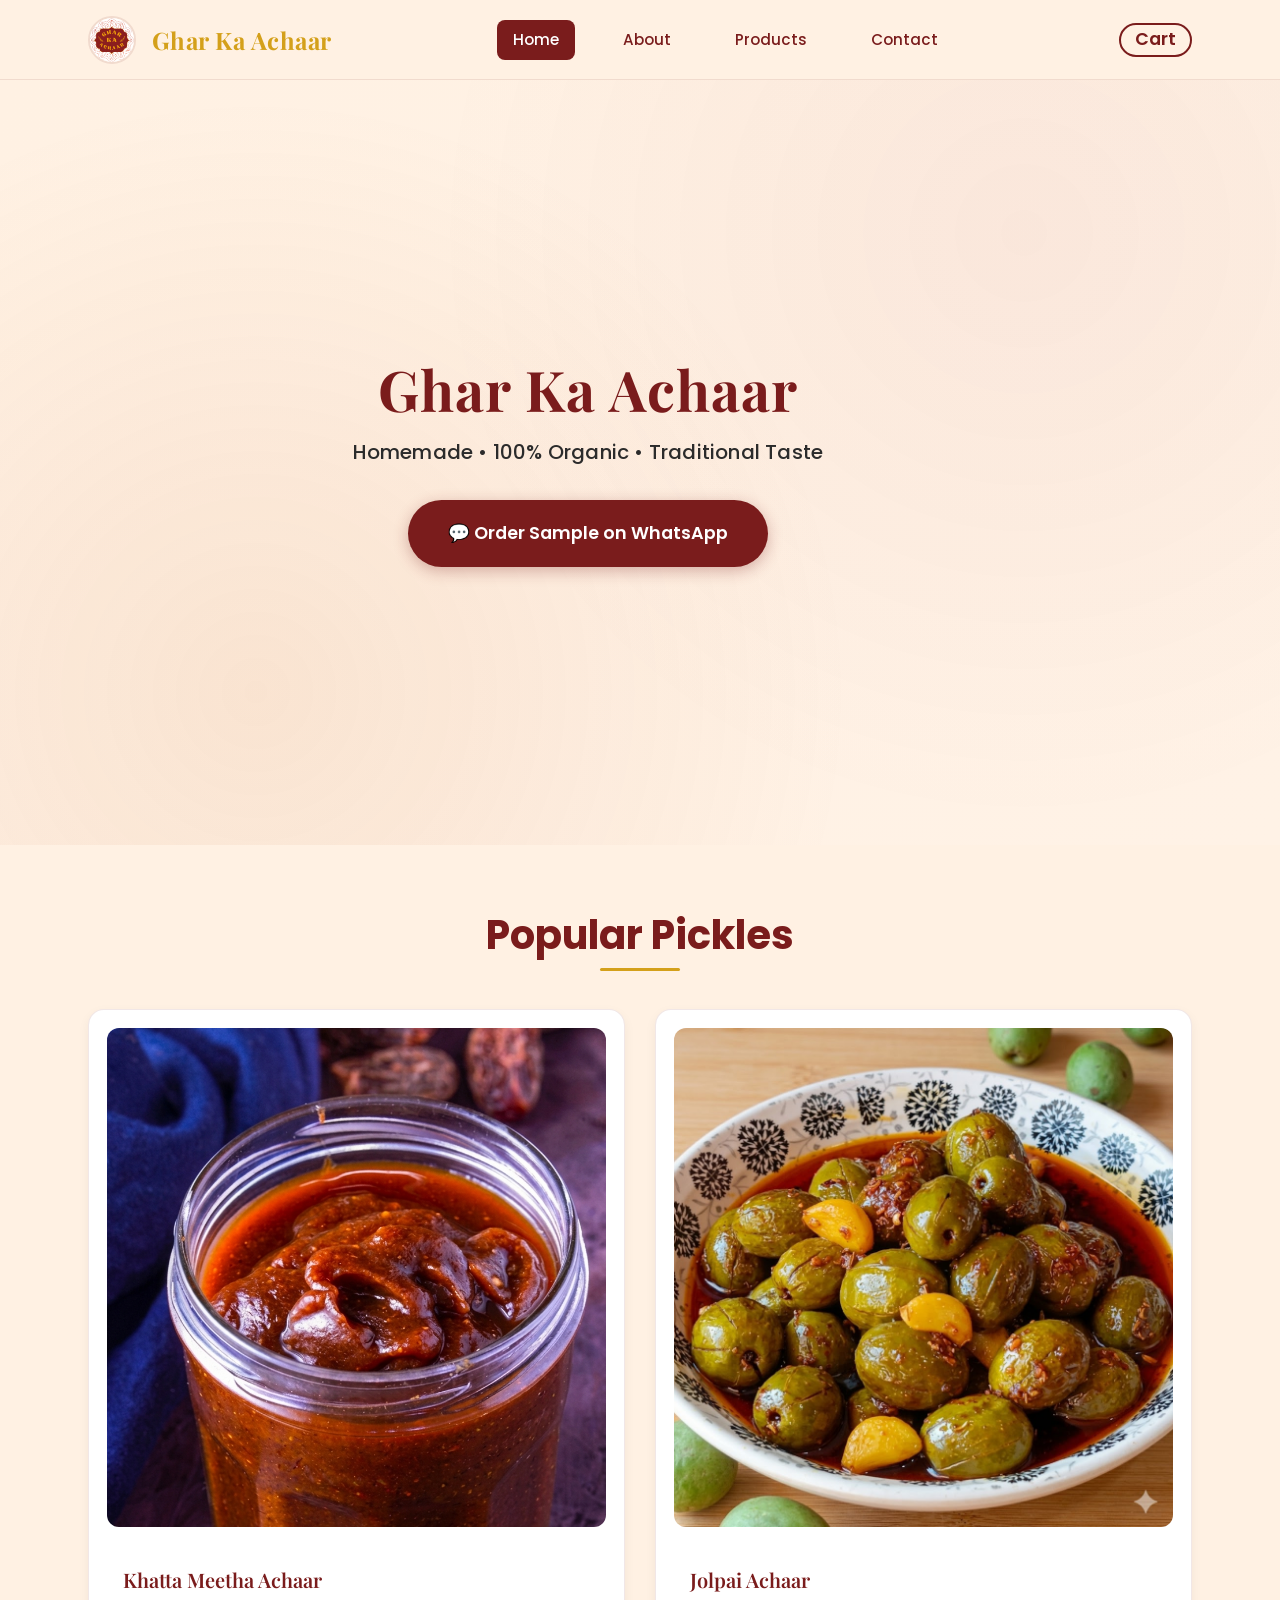
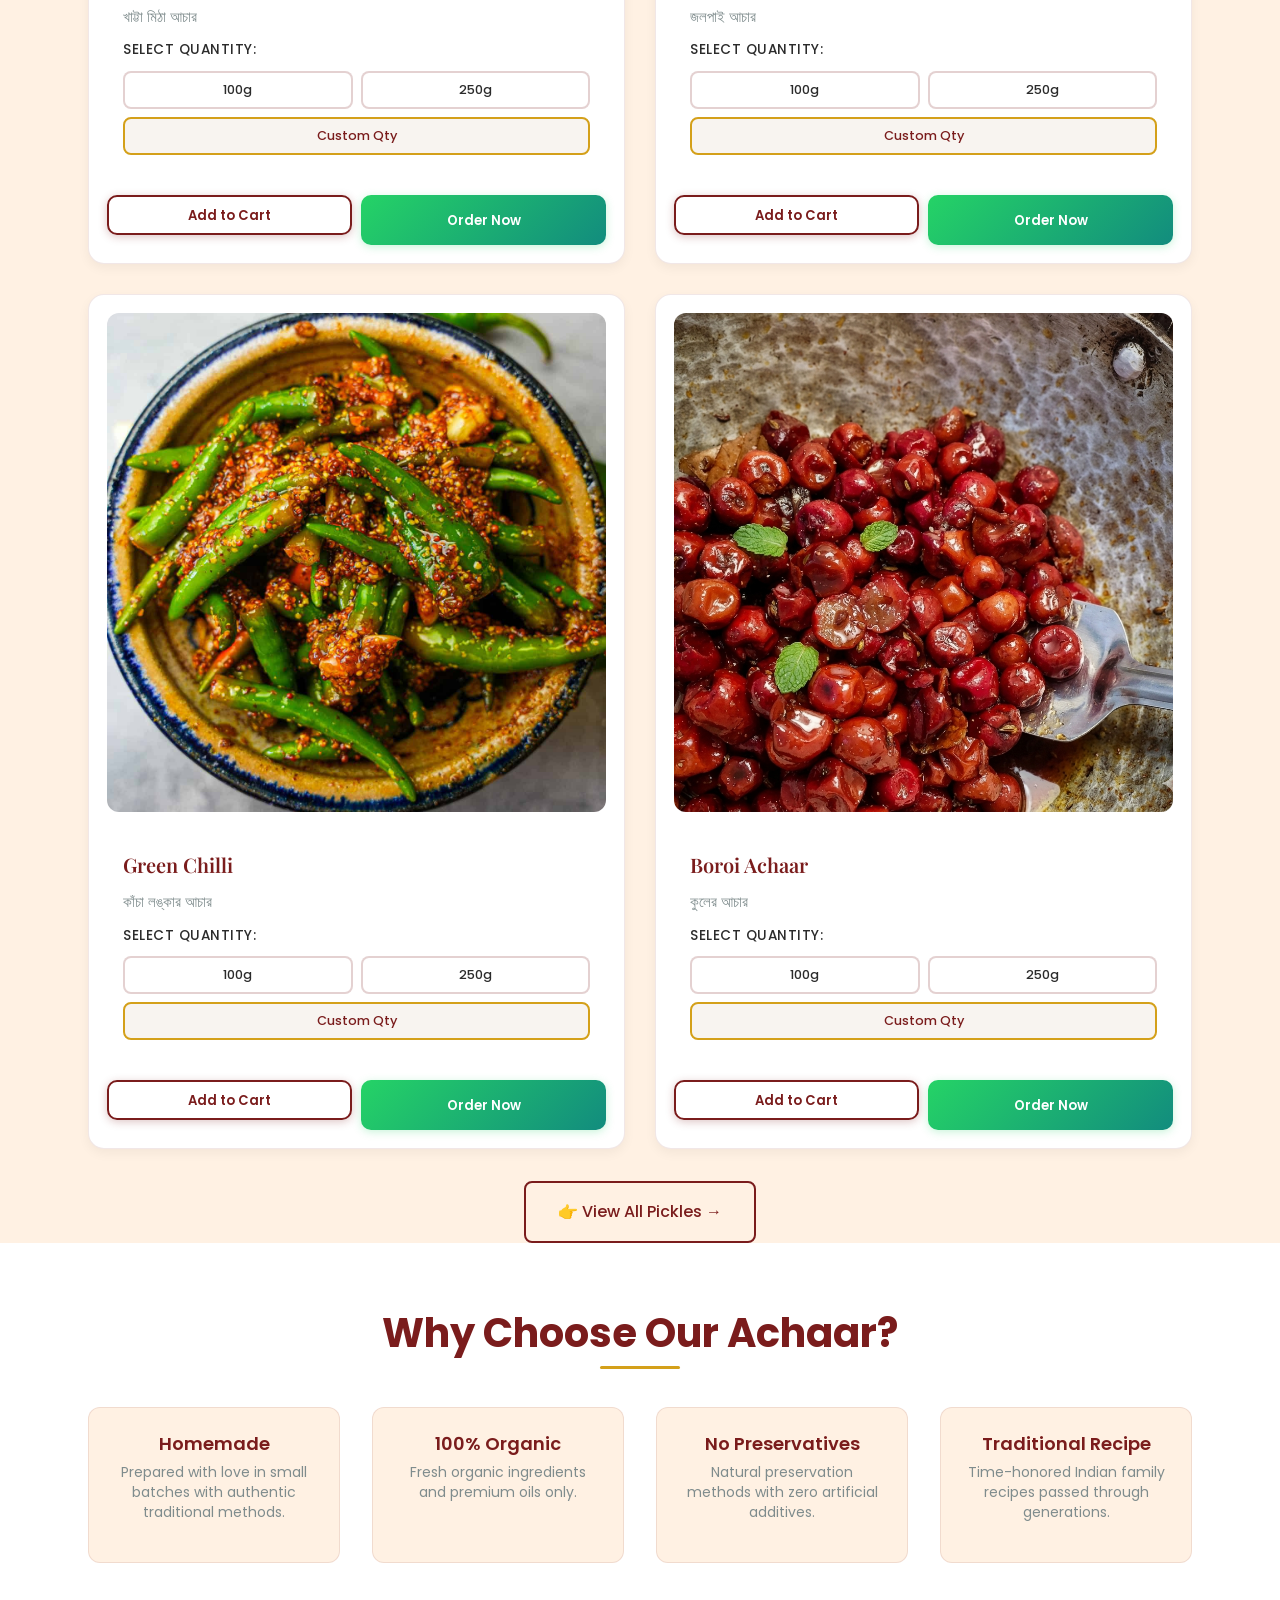
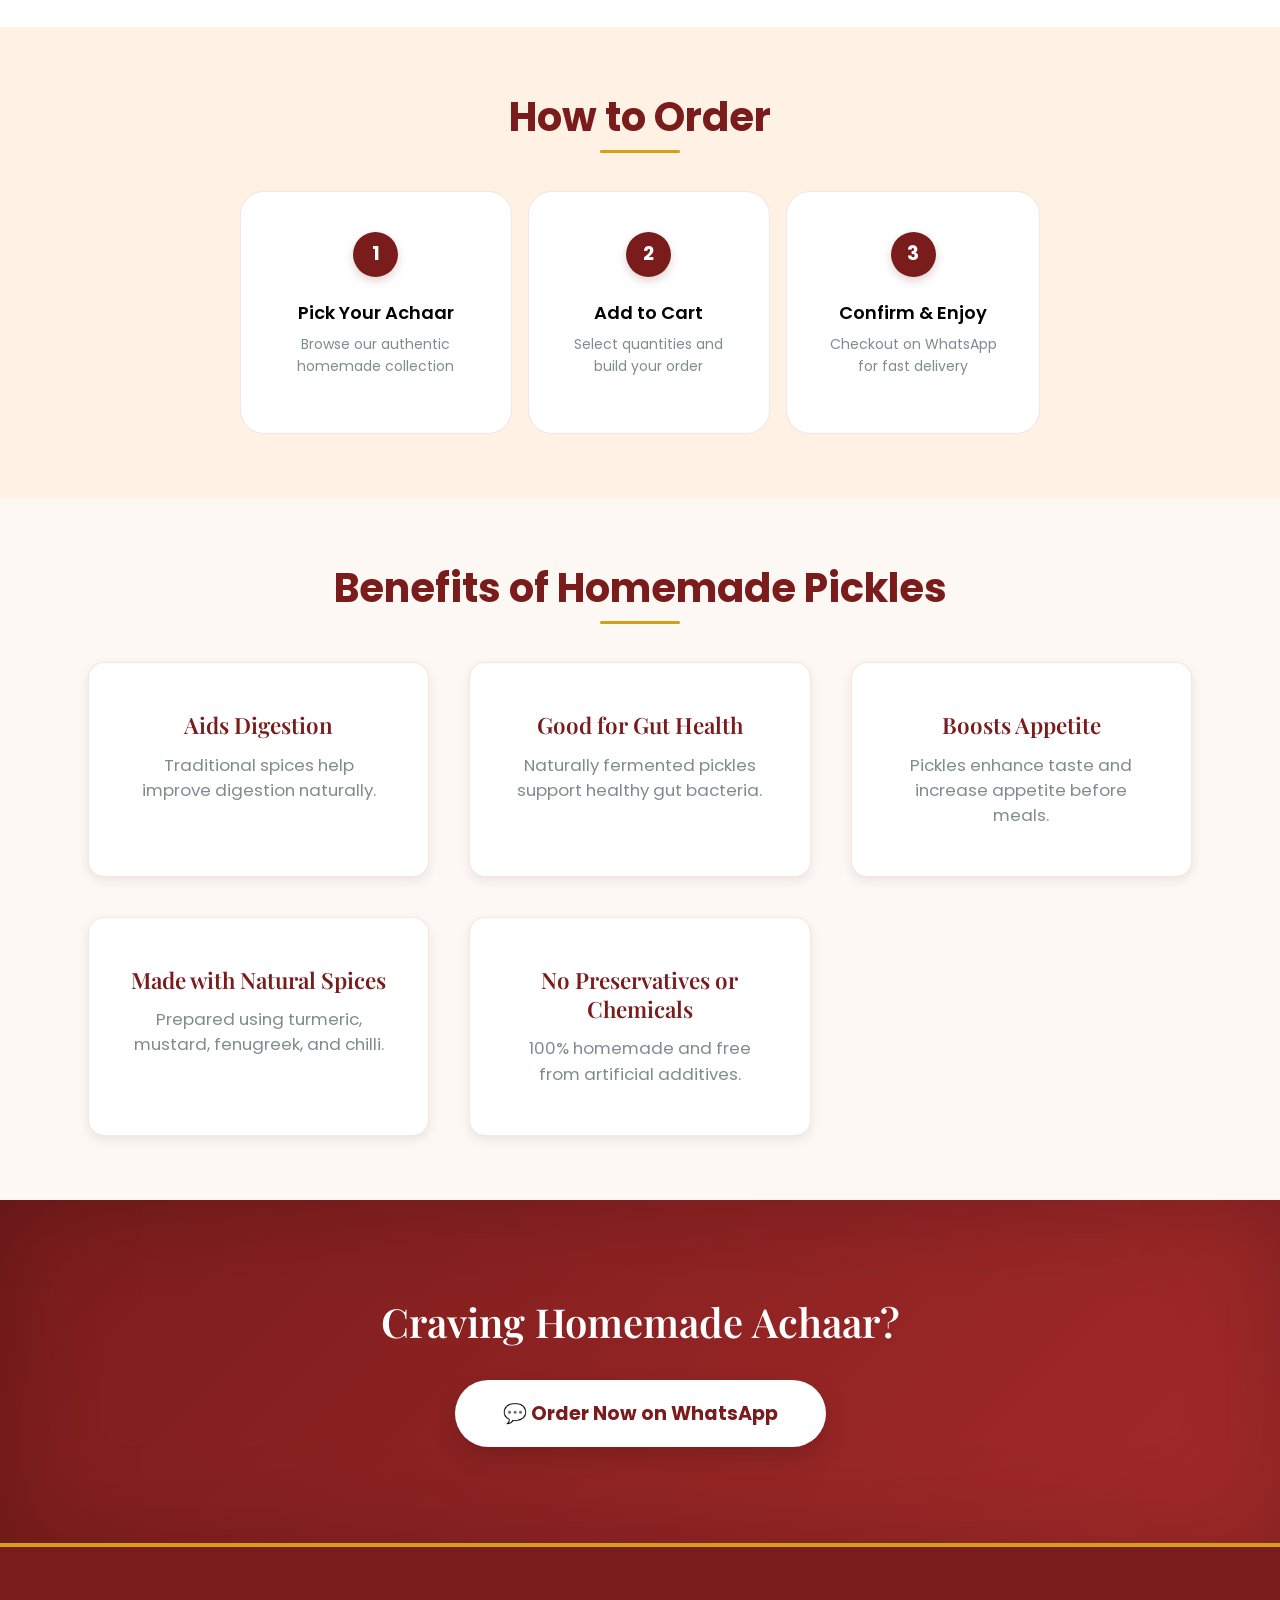
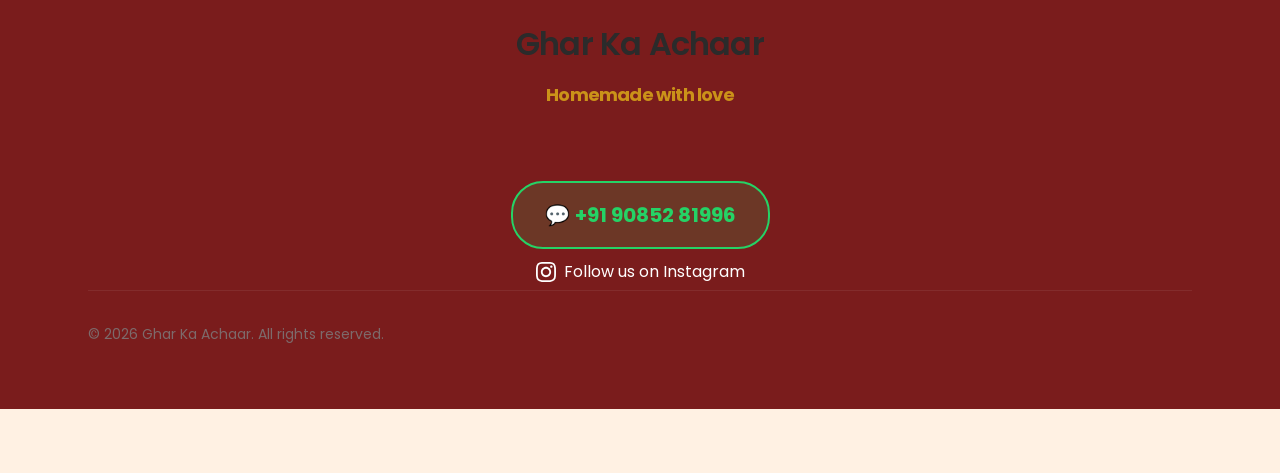
==== commit 240122c5: "Add" ====
--- a/index.html
+++ b/index.html
@@ -132,8 +132,29 @@
                     </div>
                     <h3>Khatta Meetha Achaar</h3>
                     <p class="bengali-name">খাট্টা মিঠা আচার</p>
-                    <p class="price-preview">From ₹85</p>
-                    <a href="products.html?product=khatta" class="view-details-btn">View All Details</a>
+                    <div class="quantity-selection">
+                        <h4 class="quantity-title">Select Quantity:</h4>
+                        <div class="quantity-options-grid">
+                            <button class="quantity-btn" data-quantity="100g" data-price="85">100g</button>
+                            <button class="quantity-btn" data-quantity="250g" data-price="199">250g</button>
+                            <div class="custom-qty-row">
+                                <button class="quantity-btn custom-quantity-btn" data-quantity="custom">Custom
+                                    Qty</button>
+                            </div>
+                        </div>
+                        <div class="custom-quantity-input" style="display: none;">
+                            <input type="number" min="100" placeholder="Enter grams (min 100g)">
+                            <span class="custom-note">Price discussed on WhatsApp</span>
+                        </div>
+                    </div>
+
+                    <div class="card-actions">
+                        <button class="add-cart-btn outlined"
+                            onclick="addToCartFromCard('Khatta Meetha Achaar', this)">Add to Cart</button>
+                        <button class="order-now-btn" onclick="orderNowFromCard('Khatta Meetha Achaar', this)">Order
+                            Now</button>
+                    </div>
+                    <div class="error-message" style="display: none;"></div>
                 </div>
 
                 <!-- Jolpai Achaar -->
@@ -143,8 +164,29 @@
                     </div>
                     <h3>Jolpai Achaar</h3>
                     <p class="bengali-name">জলপাই আচার</p>
-                    <p class="price-preview">From ₹85</p>
-                    <a href="products.html?product=jolpai" class="view-details-btn">View All Details</a>
+                    <div class="quantity-selection">
+                        <h4 class="quantity-title">Select Quantity:</h4>
+                        <div class="quantity-options-grid">
+                            <button class="quantity-btn" data-quantity="100g" data-price="85">100g</button>
+                            <button class="quantity-btn" data-quantity="250g" data-price="199">250g</button>
+                            <div class="custom-qty-row">
+                                <button class="quantity-btn custom-quantity-btn" data-quantity="custom">Custom
+                                    Qty</button>
+                            </div>
+                        </div>
+                        <div class="custom-quantity-input" style="display: none;">
+                            <input type="number" min="100" placeholder="Enter grams (min 100g)">
+                            <span class="custom-note">Price discussed on WhatsApp</span>
+                        </div>
+                    </div>
+
+                    <div class="card-actions">
+                        <button class="add-cart-btn outlined" onclick="addToCartFromCard('Jolpai Achaar', this)">Add to
+                            Cart</button>
+                        <button class="order-now-btn" onclick="orderNowFromCard('Jolpai Achaar', this)">Order
+                            Now</button>
+                    </div>
+                    <div class="error-message" style="display: none;"></div>
                 </div>
 
                 <!-- Green Chilli Achaar -->
@@ -154,8 +196,29 @@
                     </div>
                     <h3>Green Chilli</h3>
                     <p class="bengali-name">কাঁচা লঙ্কার আচার</p>
-                    <p class="price-preview">From ₹80</p>
-                    <a href="products.html?product=chilli" class="view-details-btn">View All Details</a>
+                    <div class="quantity-selection">
+                        <h4 class="quantity-title">Select Quantity:</h4>
+                        <div class="quantity-options-grid">
+                            <button class="quantity-btn" data-quantity="100g" data-price="80">100g</button>
+                            <button class="quantity-btn" data-quantity="250g" data-price="185">250g</button>
+                            <div class="custom-qty-row">
+                                <button class="quantity-btn custom-quantity-btn" data-quantity="custom">Custom
+                                    Qty</button>
+                            </div>
+                        </div>
+                        <div class="custom-quantity-input" style="display: none;">
+                            <input type="number" min="100" placeholder="Enter grams (min 100g)">
+                            <span class="custom-note">Price discussed on WhatsApp</span>
+                        </div>
+                    </div>
+
+                    <div class="card-actions">
+                        <button class="add-cart-btn outlined"
+                            onclick="addToCartFromCard('Green Chilli Achaar', this)">Add to Cart</button>
+                        <button class="order-now-btn" onclick="orderNowFromCard('Green Chilli Achaar', this)">Order
+                            Now</button>
+                    </div>
+                    <div class="error-message" style="display: none;"></div>
                 </div>
 
                 <!-- Boroi Achaar -->
@@ -165,8 +228,29 @@
                     </div>
                     <h3>Boroi Achaar</h3>
                     <p class="bengali-name">কুলের আচার</p>
-                    <p class="price-preview">From ₹80</p>
-                    <a href="products.html?product=boroi" class="view-details-btn">View All Details</a>
+                    <div class="quantity-selection">
+                        <h4 class="quantity-title">Select Quantity:</h4>
+                        <div class="quantity-options-grid">
+                            <button class="quantity-btn" data-quantity="100g" data-price="80">100g</button>
+                            <button class="quantity-btn" data-quantity="250g" data-price="185">250g</button>
+                            <div class="custom-qty-row">
+                                <button class="quantity-btn custom-quantity-btn" data-quantity="custom">Custom
+                                    Qty</button>
+                            </div>
+                        </div>
+                        <div class="custom-quantity-input" style="display: none;">
+                            <input type="number" min="100" placeholder="Enter grams (min 100g)">
+                            <span class="custom-note">Price discussed on WhatsApp</span>
+                        </div>
+                    </div>
+
+                    <div class="card-actions">
+                        <button class="add-cart-btn outlined" onclick="addToCartFromCard('Boroi Achaar', this)">Add to
+                            Cart</button>
+                        <button class="order-now-btn" onclick="orderNowFromCard('Boroi Achaar', this)">Order
+                            Now</button>
+                    </div>
+                    <div class="error-message" style="display: none;"></div>
                 </div>
             </div>
 
@@ -280,8 +364,15 @@
 
                     <div class="footer-contact">
                         <a href="https://wa.me/919085281996" class="whatsapp-number" target="_blank"
-                            style="text-decoration: none; color: inherit;">
+                            style="text-decoration: none; color: inherit; display: block; margin-bottom: 10px;">
                             💬 <strong>+91 90852 81996</strong>
+                        </a>
+                        <a href="https://www.instagram.com/ghar_ka__achaar/" target="_blank" class="social-link">
+                            <svg class="instagram-icon" viewBox="0 0 24 24">
+                                <path
+                                    d="M12 2.163c3.204 0 3.584.012 4.85.07 3.252.148 4.771 1.691 4.919 4.919.058 1.265.069 1.645.069 4.849 0 3.205-.012 3.584-.069 4.849-.149 3.225-1.664 4.771-4.919 4.919-1.266.058-1.644.07-4.85.07-3.204 0-3.584-.012-4.849-.07-3.26-.149-4.771-1.699-4.919-4.92-.058-1.265-.07-1.644-.07-4.849 0-3.204.013-3.583.07-4.849.149-3.227 1.664-4.771 4.919-4.919 1.266-.057 1.645-.069 4.849-.069zm0-2.163c-3.259 0-3.667.014-4.947.072-4.358.2-6.78 2.618-6.98 6.98-.059 1.281-.073 1.689-.073 4.948 0 3.259.014 3.668.072 4.948.2 4.358 2.618 6.78 6.98 6.98 1.281.058 1.689.072 4.948.072 3.259 0 3.668-.014 4.948-.072 4.354-.2 6.782-2.618 6.979-6.98.059-1.28.073-1.689.073-4.948 0-3.259-.014-3.667-.072-4.947-.196-4.354-2.617-6.78-6.979-6.98-1.281-.059-1.69-.073-4.949-.073zm0 5.838c-3.403 0-6.162 2.759-6.162 6.162s2.759 6.163 6.162 6.163 6.162-2.759 6.162-6.163-2.759-6.162-6.162-6.162zm0 10.162c-2.209 0-4-1.79-4-4s1.791-4 4-4 4 1.791 4 4-1.791 4-4 4zm6.406-11.845c-.796 0-1.441.645-1.441 1.44s.645 1.44 1.441 1.44c.795 0 1.439-.645 1.439-1.44s-.644-1.44-1.439-1.44z" />
+                            </svg>
+                            Follow us on Instagram
                         </a>
                     </div>
                 </div>
--- a/css/style.css
+++ b/css/style.css
@@ -2025,34 +2025,96 @@
     flex-shrink: 0;
 }
 
-.quantity-selection {
-    margin-top: auto;
-    flex-shrink: 0;
-}
-
-.taste-badge.spicy {
-    background-color: #ff9800;
-    /* Orange */
-}
-
-.taste-badge.hot {
-    background-color: #d32f2f;
-    /* Deep Red */
-}
-
-.taste-badge.tangy {
-    background-color: #4caf50;
-    /* Green */
-}
-
-.taste-badge.tangy-sweet {
-    background: linear-gradient(45deg, #4caf50 50%, #ffc107 50%);
-    /* Green + Yellow mix */
-}
-
-.order-btn {
-    margin-top: 1rem;
-    flex-shrink: 0;
+.quantity-options-grid {
+    display: grid;
+    grid-template-columns: repeat(2, 1fr);
+    gap: 8px;
+    margin-bottom: 12px;
+}
+
+.quantity-options-grid .quantity-btn {
+    width: 100%;
+    margin-bottom: 0;
+}
+
+.quantity-options-grid .custom-qty-row {
+    grid-column: span 2;
+}
+
+.add-cart-btn.outlined {
+    background: transparent;
+    border: 2px solid var(--primary-maroon);
+    color: var(--primary-maroon);
+    margin-bottom: 10px;
+}
+
+.add-cart-btn.outlined:hover {
+    background: var(--primary-maroon);
+    color: #fff;
+}
+
+/* Instagram Styles */
+.social-links {
+    display: flex;
+    align-items: center;
+    gap: 12px;
+    margin-top: 10px;
+}
+
+.social-link {
+    display: inline-flex;
+    align-items: center;
+    gap: 8px;
+    color: inherit;
+    text-decoration: none;
+    transition: opacity 0.3s ease;
+}
+
+.social-link:hover {
+    opacity: 0.8;
+    color: var(--primary-maroon);
+}
+
+.instagram-icon {
+    width: 20px;
+    height: 20px;
+    fill: currentColor;
+}
+
+.instagram-section {
+    margin-top: 3rem;
+    text-align: center;
+    padding: 2.5rem;
+    background-color: var(--card-bg);
+    border-radius: 1.5rem;
+    border: 1px solid var(--border-light);
+}
+
+.instagram-section h3 {
+    margin-bottom: 1rem;
+}
+
+.clear-cart-btn {
+    font-size: 0.8rem;
+    color: var(--text-light);
+    text-decoration: underline;
+    background: none;
+    border: none;
+    cursor: pointer;
+    padding: 10px 0;
+    transition: color 0.3s ease;
+}
+
+.clear-cart-btn:hover {
+    color: var(--primary-maroon);
+}
+
+.cart-header-actions {
+    display: flex;
+    justify-content: space-between;
+    align-items: center;
+    margin-bottom: 1rem;
+    border-bottom: 1px solid var(--border-light);
 }
 
 /* Product Quantity Selection */
@@ -4105,7 +4167,8 @@
         margin-bottom: 0.5rem;
     }
 
-    .quantity-options {
+    .quantity-options-grid {
+        display: grid;
         grid-template-columns: repeat(2, 1fr);
         gap: 0.375rem;
         margin-bottom: 0.75rem;
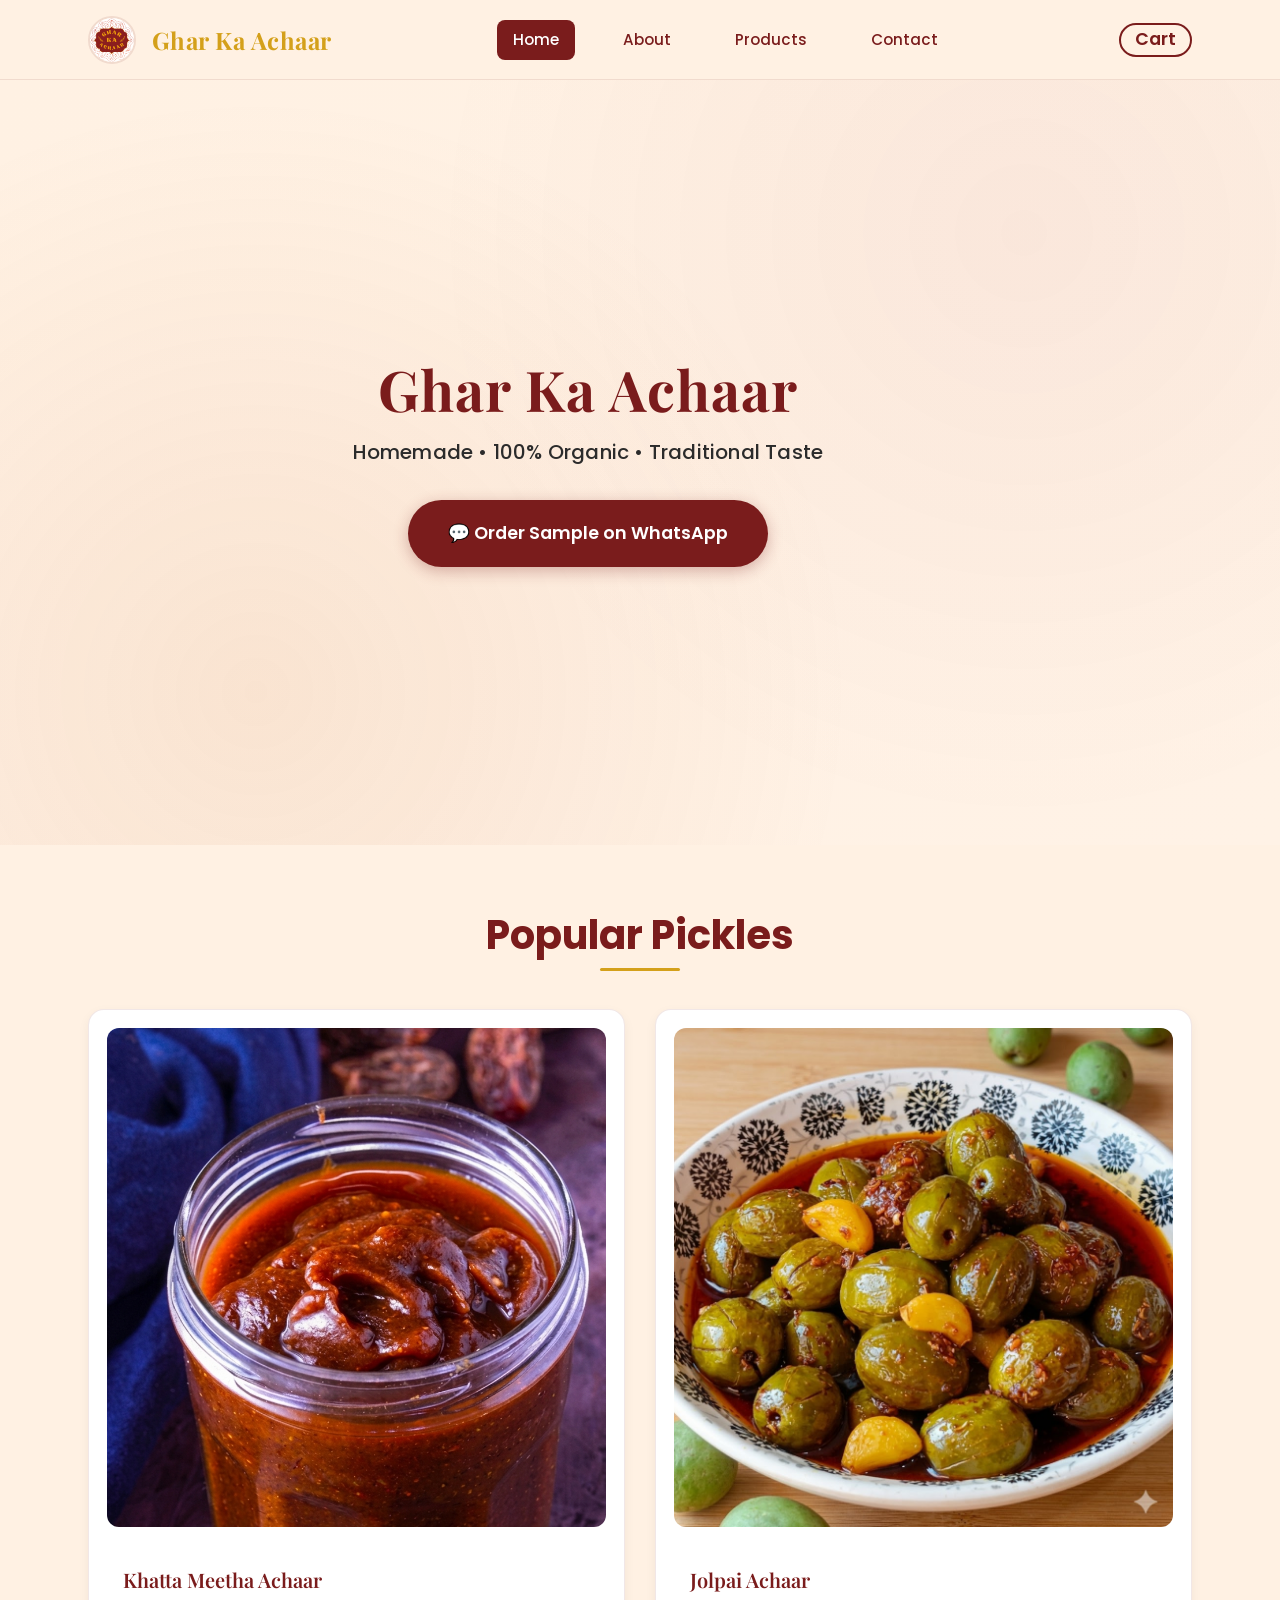
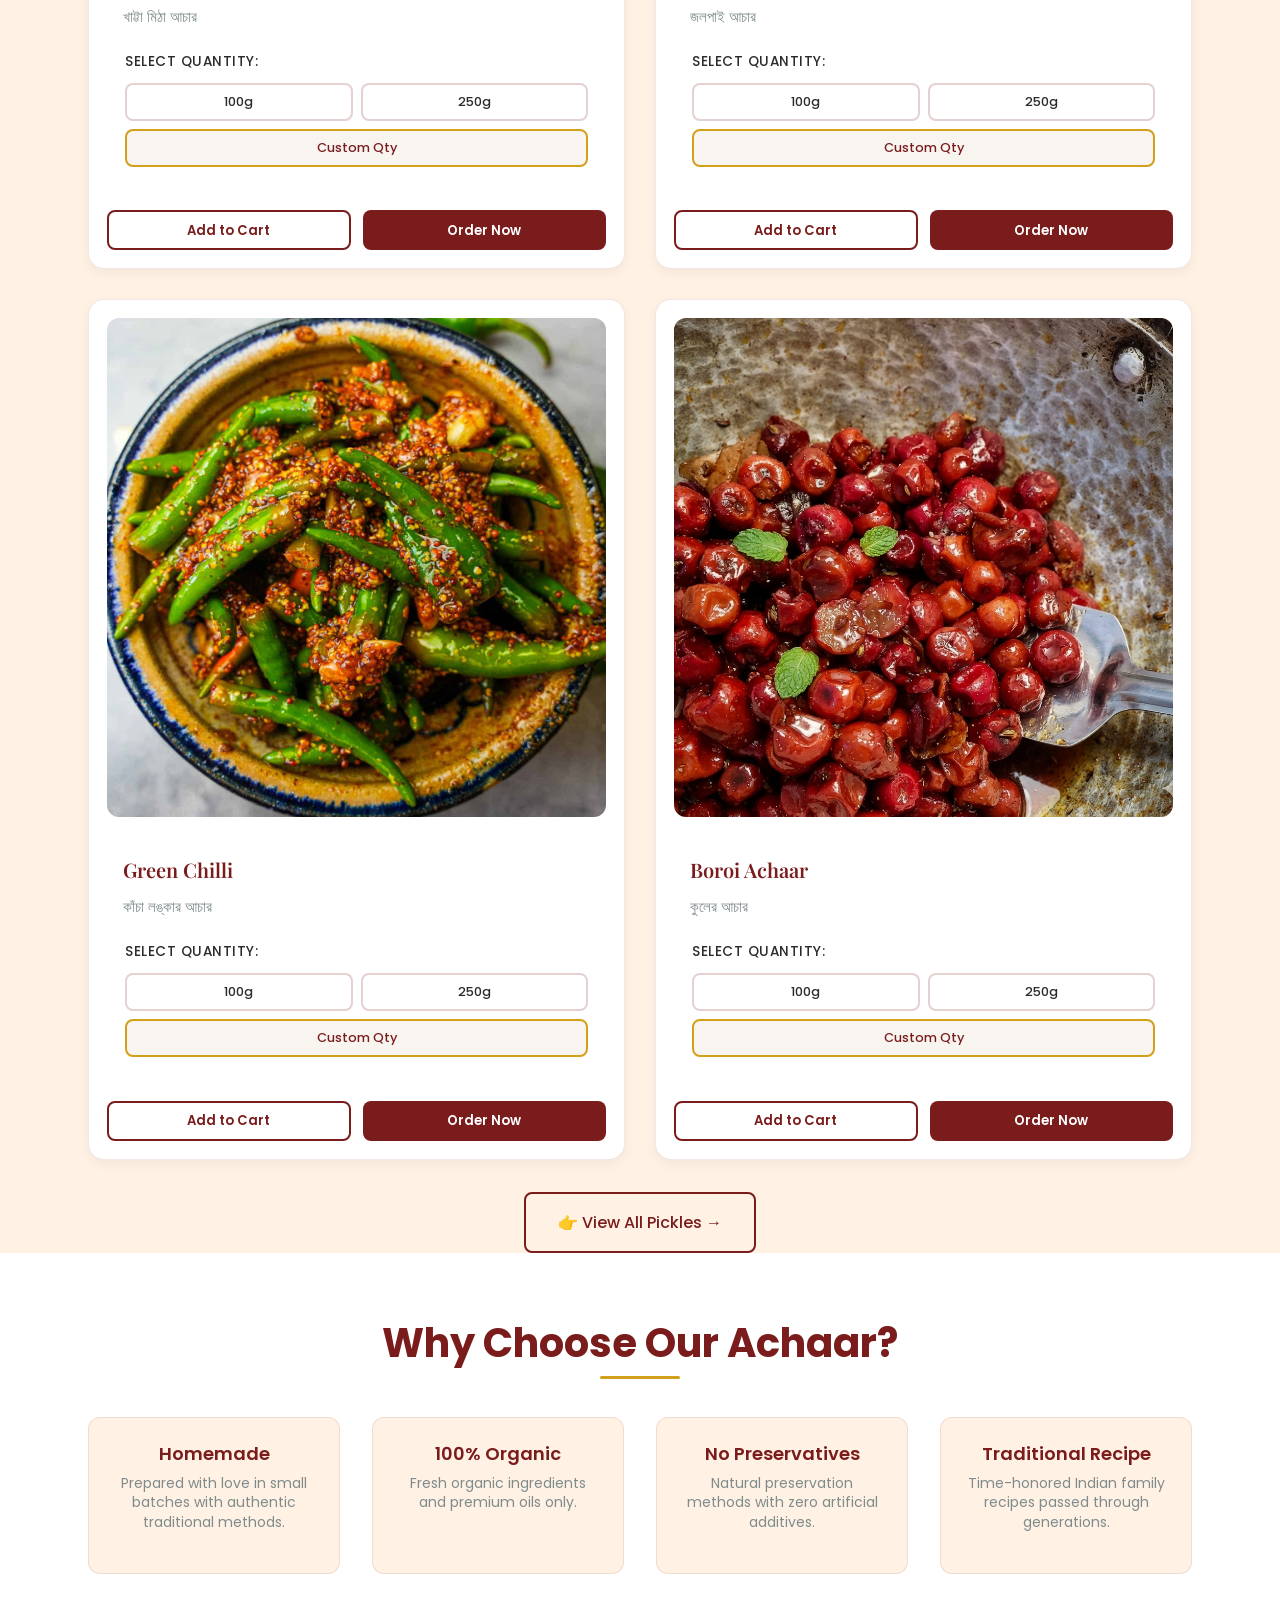
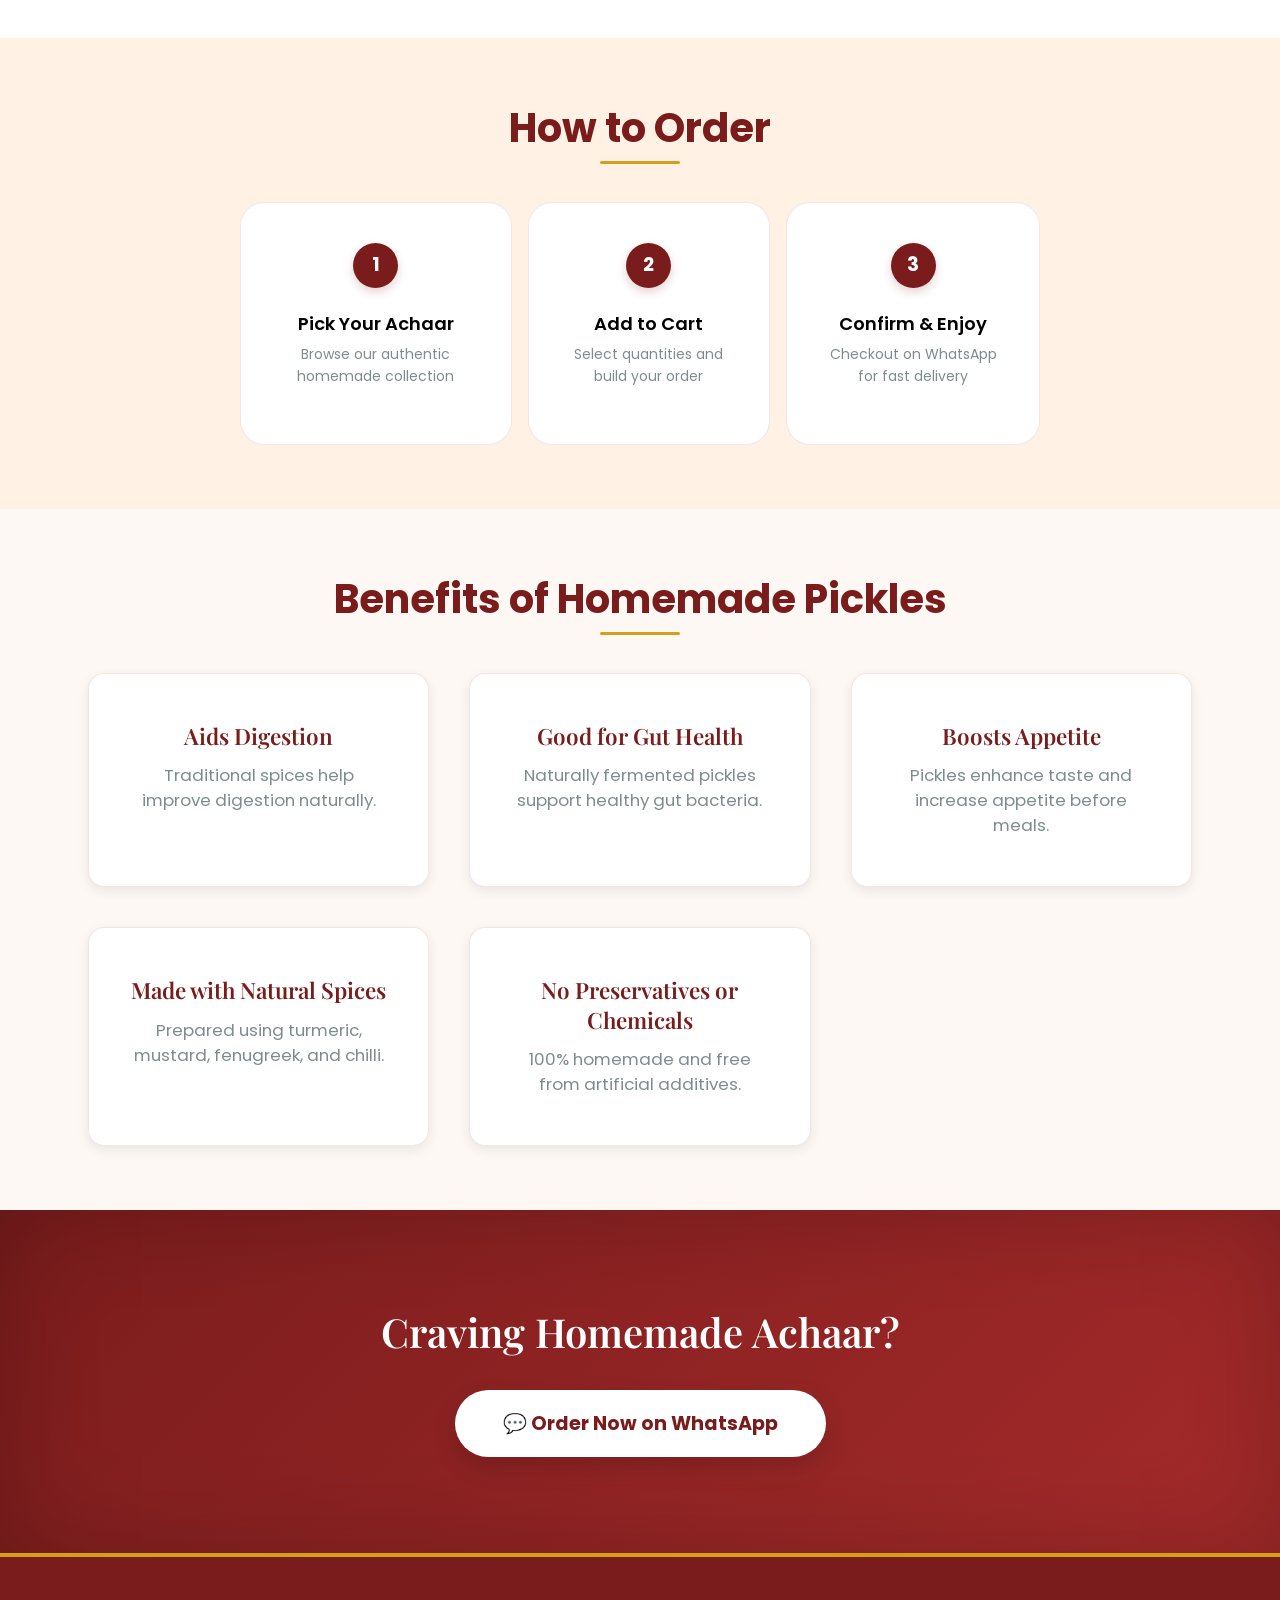
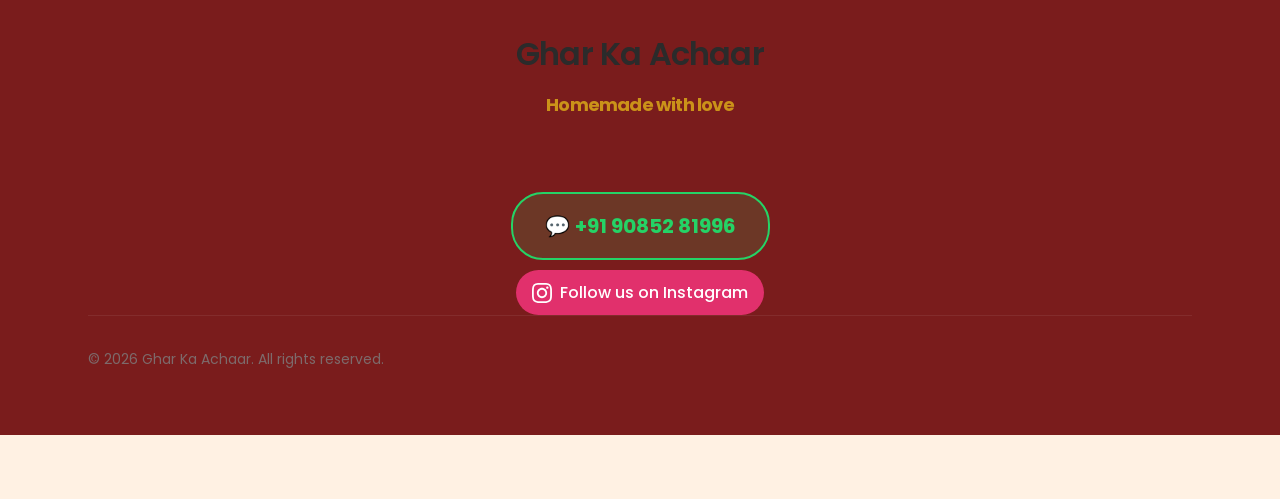
==== commit e078ec49: "Final" ====
--- a/index.html
+++ b/index.html
@@ -367,7 +367,7 @@
                             style="text-decoration: none; color: inherit; display: block; margin-bottom: 10px;">
                             💬 <strong>+91 90852 81996</strong>
                         </a>
-                        <a href="https://www.instagram.com/ghar_ka__achaar/" target="_blank" class="social-link">
+                        <a href="https://www.instagram.com/ghar_ka__achaar/" target="_blank" class="instagram-btn">
                             <svg class="instagram-icon" viewBox="0 0 24 24">
                                 <path
                                     d="M12 2.163c3.204 0 3.584.012 4.85.07 3.252.148 4.771 1.691 4.919 4.919.058 1.265.069 1.645.069 4.849 0 3.205-.012 3.584-.069 4.849-.149 3.225-1.664 4.771-4.919 4.919-1.266.058-1.644.07-4.85.07-3.204 0-3.584-.012-4.849-.07-3.26-.149-4.771-1.699-4.919-4.92-.058-1.265-.07-1.644-.07-4.849 0-3.204.013-3.583.07-4.849.149-3.227 1.664-4.771 4.919-4.919 1.266-.057 1.645-.069 4.849-.069zm0-2.163c-3.259 0-3.667.014-4.947.072-4.358.2-6.78 2.618-6.98 6.98-.059 1.281-.073 1.689-.073 4.948 0 3.259.014 3.668.072 4.948.2 4.358 2.618 6.78 6.98 6.98 1.281.058 1.689.072 4.948.072 3.259 0 3.668-.014 4.948-.072 4.354-.2 6.782-2.618 6.979-6.98.059-1.28.073-1.689.073-4.948 0-3.259-.014-3.667-.072-4.947-.196-4.354-2.617-6.78-6.979-6.98-1.281-.059-1.69-.073-4.949-.073zm0 5.838c-3.403 0-6.162 2.759-6.162 6.162s2.759 6.163 6.162 6.163 6.162-2.759 6.162-6.163-2.759-6.162-6.162-6.162zm0 10.162c-2.209 0-4-1.79-4-4s1.791-4 4-4 4 1.791 4 4-1.791 4-4 4zm6.406-11.845c-.796 0-1.441.645-1.441 1.44s.645 1.44 1.441 1.44c.795 0 1.439-.645 1.439-1.44s-.644-1.44-1.439-1.44z" />
--- a/css/style.css
+++ b/css/style.css
@@ -2041,17 +2041,7 @@
     grid-column: span 2;
 }
 
-.add-cart-btn.outlined {
-    background: transparent;
-    border: 2px solid var(--primary-maroon);
-    color: var(--primary-maroon);
-    margin-bottom: 10px;
-}
-
-.add-cart-btn.outlined:hover {
-    background: var(--primary-maroon);
-    color: #fff;
-}
+
 
 /* Instagram Styles */
 .social-links {
@@ -2073,6 +2063,22 @@
 .social-link:hover {
     opacity: 0.8;
     color: var(--primary-maroon);
+}
+
+.instagram-btn {
+    display: inline-flex;
+    align-items: center;
+    gap: 8px;
+    background: #E1306C;
+    color: #ffffff;
+    padding: 10px 16px;
+    border-radius: 25px;
+    text-decoration: none;
+    font-weight: 500;
+}
+
+.instagram-btn:hover {
+    background: #c72c60;
 }
 
 .instagram-icon {
@@ -3710,8 +3716,24 @@
 
 /* Quantity Selection */
 .quantity-selection {
-    padding: 0 1rem;
-    margin-bottom: 1rem;
+    padding: 0.6rem 1rem;
+    margin-bottom: 0.5rem;
+    border-radius: 12px;
+    border: 2px solid transparent;
+    transition: all 0.3s ease;
+}
+
+.quantity-error {
+    border-color: #ef4444;
+    background-color: #fef2f2;
+    animation: shakeSection 0.5s cubic-bezier(.36,.07,.19,.97) both;
+}
+
+@keyframes shakeSection {
+    10%, 90% { transform: translate3d(-1px, 0, 0); }
+    20%, 80% { transform: translate3d(2px, 0, 0); }
+    30%, 50%, 70% { transform: translate3d(-4px, 0, 0); }
+    40%, 60% { transform: translate3d(4px, 0, 0); }
 }
 
 .quantity-options {
@@ -3761,6 +3783,9 @@
     background-color: var(--primary-maroon);
     color: white;
     border-color: var(--primary-maroon);
+    font-weight: 700;
+    box-shadow: 0 0 0 3px rgba(122, 28, 28, 0.2);
+    transform: scale(1.02);
 }
 
 .quantity-btn.custom-quantity-btn {
@@ -4854,15 +4879,18 @@
 .card-actions {
     display: grid;
     grid-template-columns: 1fr 1fr;
-    gap: 0.6rem;
-    margin-top: 0.75rem;
+    gap: 12px;
+    margin: 0 1rem 1.25rem 1rem;
+}
+
+.home-products .card-actions {
+    margin: 0.75rem 0 0 0;
 }
 
 .add-cart-btn,
 .order-now-btn {
     padding: 0.6rem 0.5rem;
-    border: none;
-    border-radius: 10px;
+    border-radius: 8px;
     font-size: 0.82rem;
     font-weight: 600;
     cursor: pointer;
@@ -4870,29 +4898,27 @@
     transition: all 0.25s ease;
     line-height: 1.3;
     text-align: center;
+    border: none;
 }
 
 .add-cart-btn {
-    background: var(--primary-maroon);
-    color: #fff;
-    box-shadow: 0 2px 8px rgba(122, 28, 28, 0.25);
+    background-color: transparent;
+    border: 2px solid #7A1C1C;
+    color: #7A1C1C;
 }
 
 .add-cart-btn:hover {
-    background: #5e1515;
-    transform: translateY(-1px);
-    box-shadow: 0 4px 12px rgba(122, 28, 28, 0.35);
+    background-color: #7A1C1C;
+    color: #ffffff;
 }
 
 .order-now-btn {
-    background: linear-gradient(135deg, #25D366 0%, #128C7E 100%);
-    color: #fff;
-    box-shadow: 0 2px 8px rgba(37, 211, 102, 0.25);
+    background-color: #7A1C1C;
+    color: #ffffff;
 }
 
 .order-now-btn:hover {
-    transform: translateY(-1px);
-    box-shadow: 0 4px 12px rgba(37, 211, 102, 0.4);
+    background-color: #5e1414;
 }
 
 /* --- Toast Notification --- */
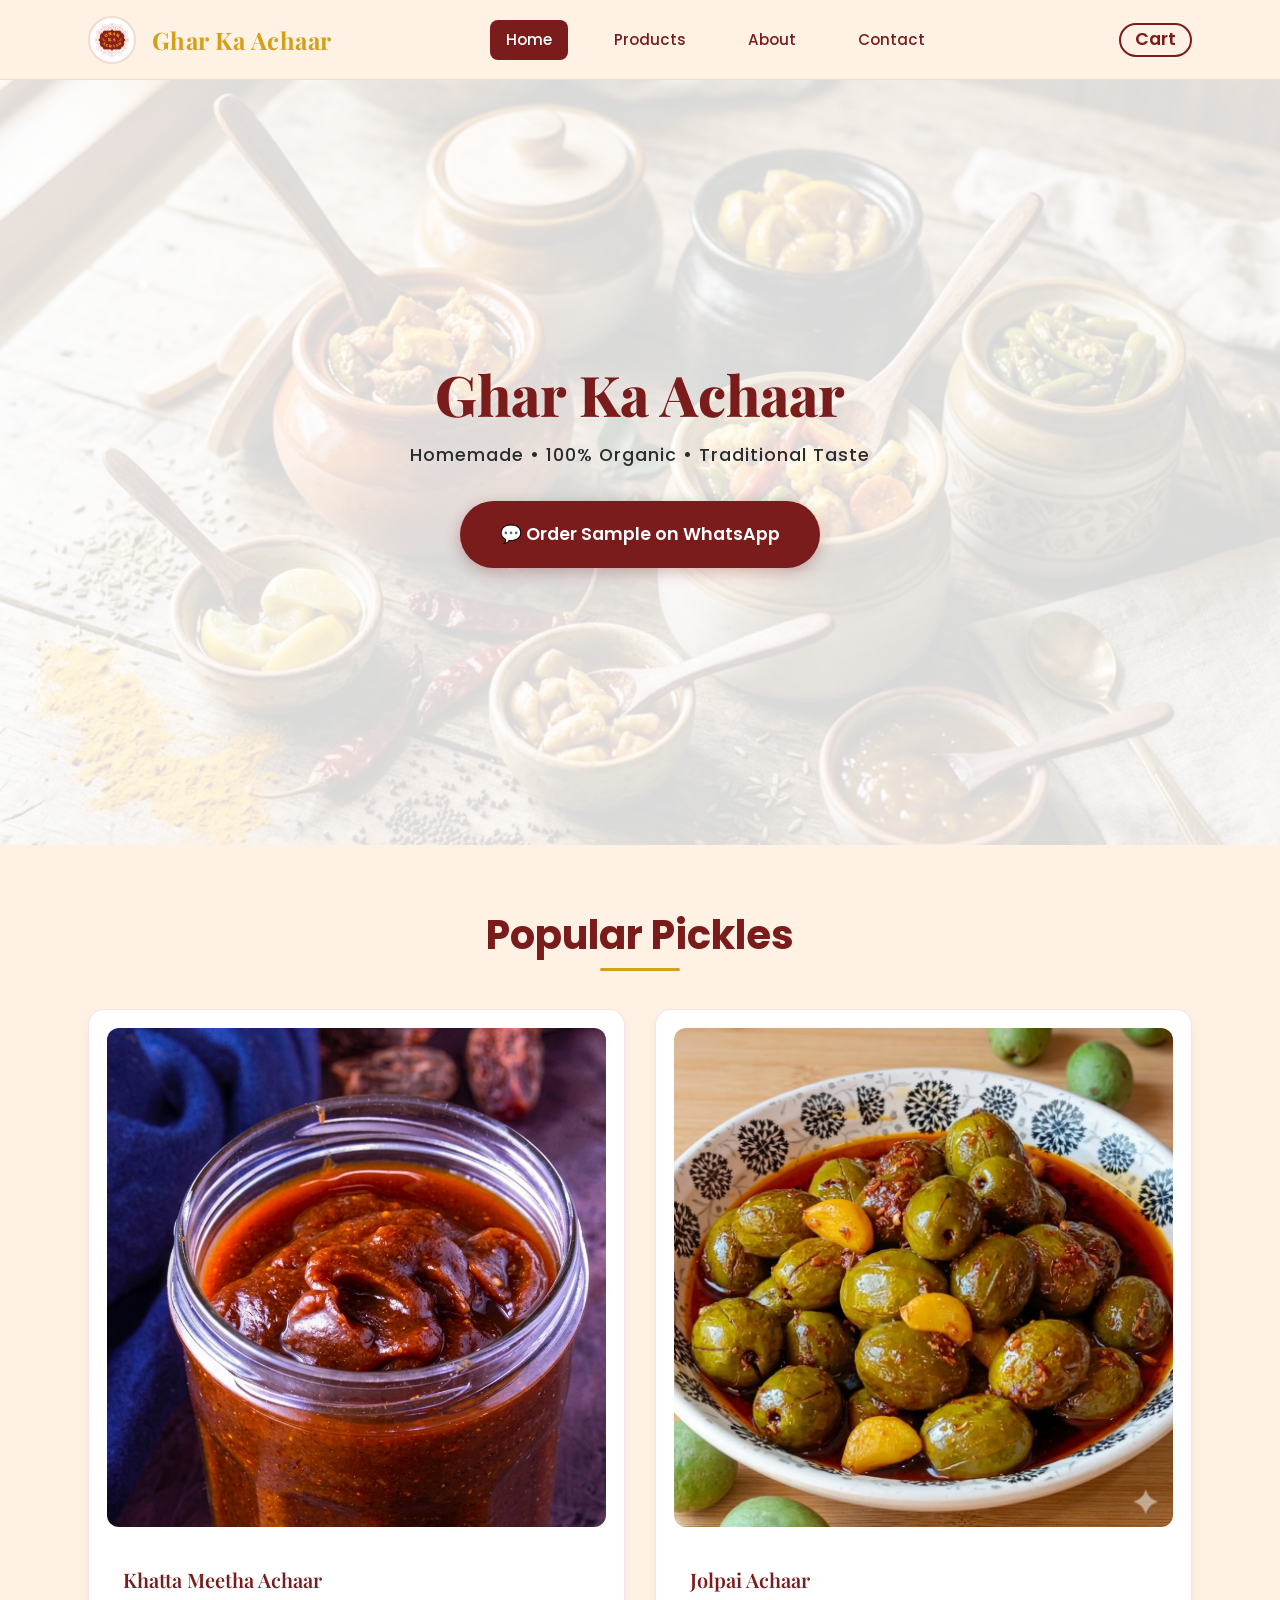
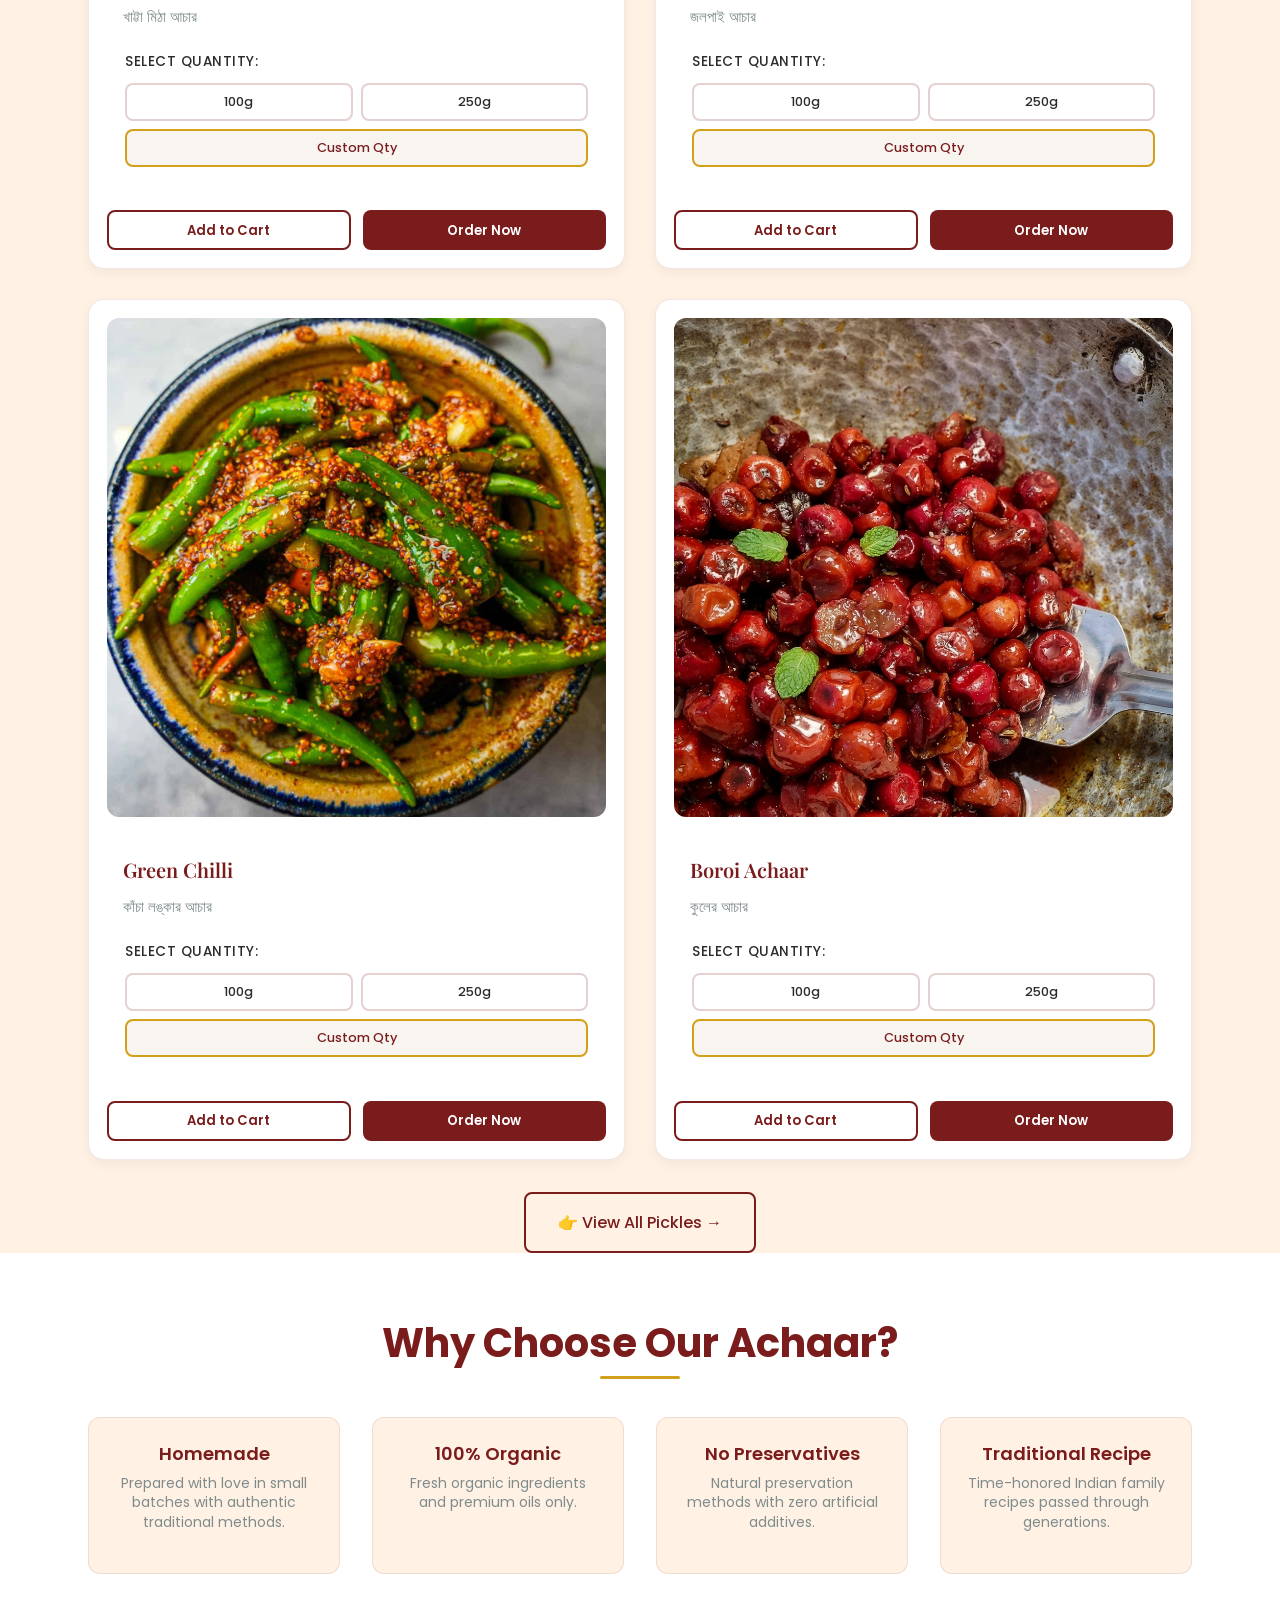
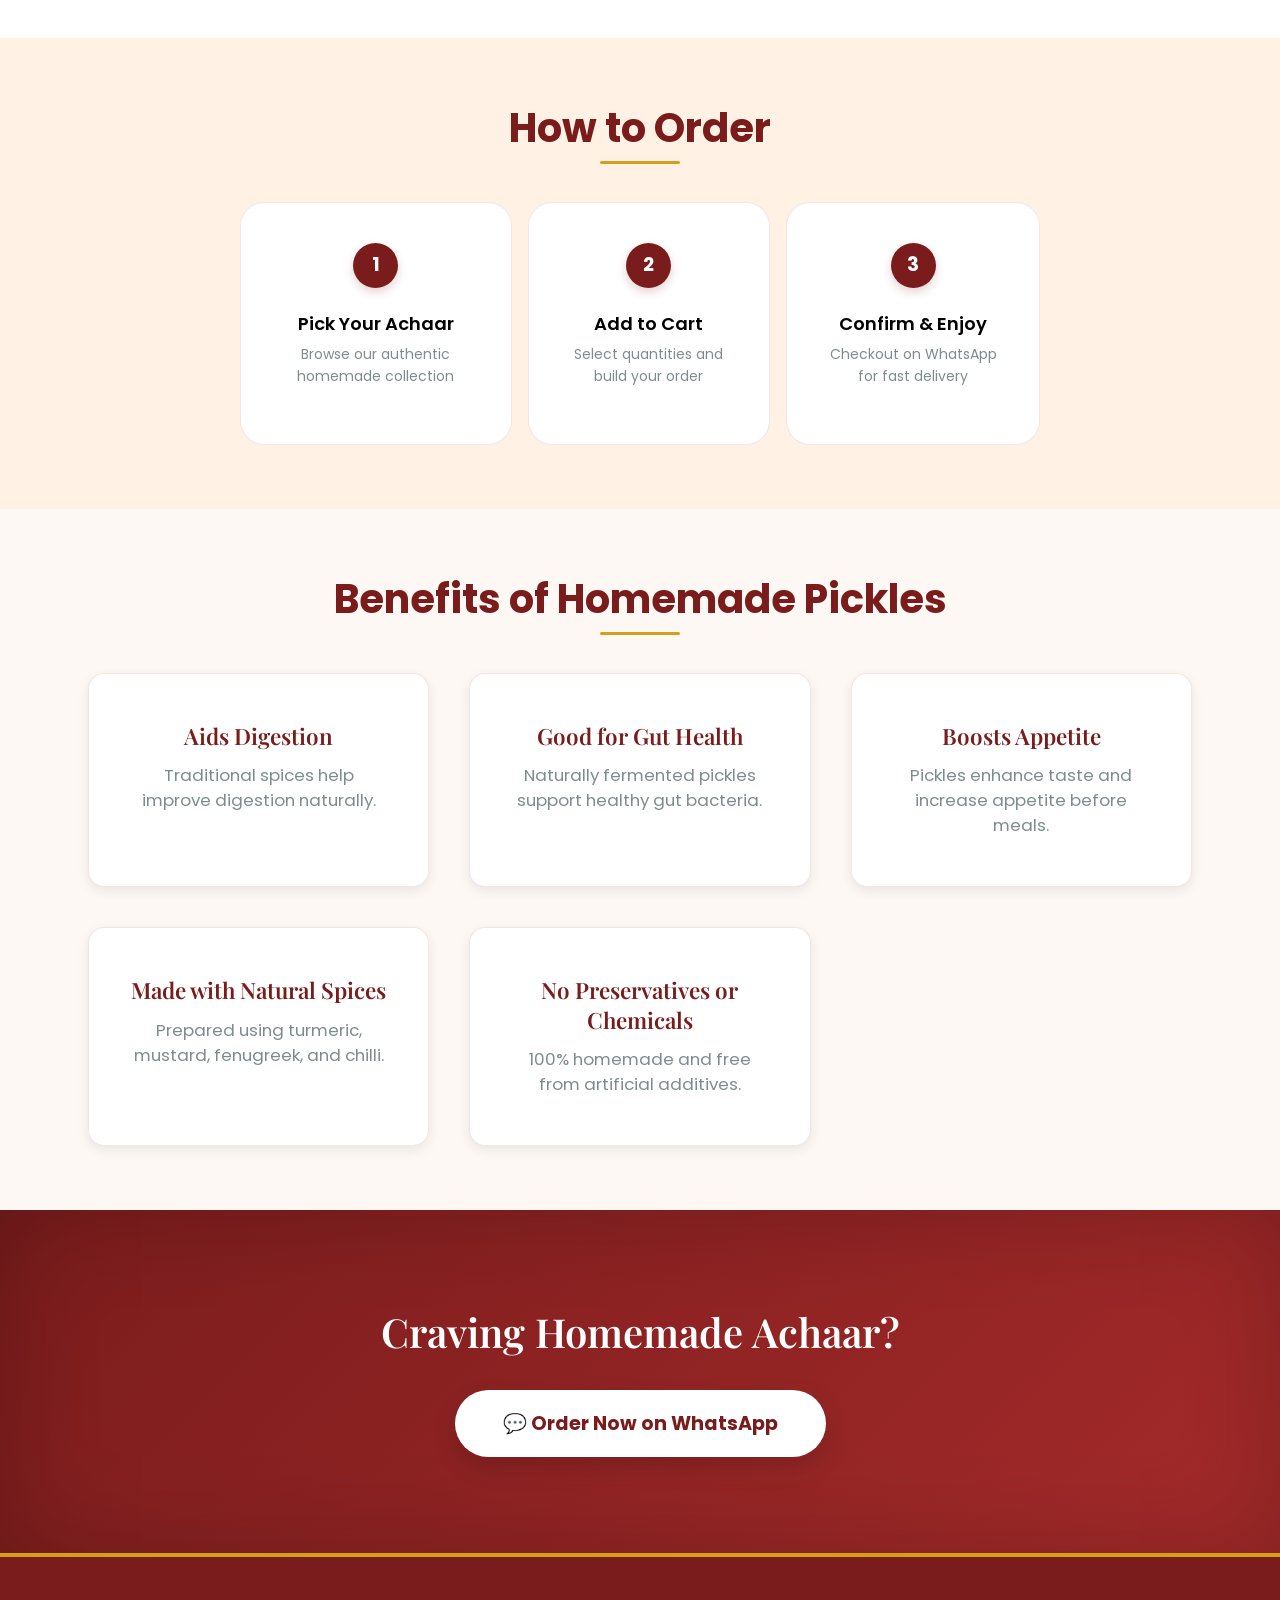
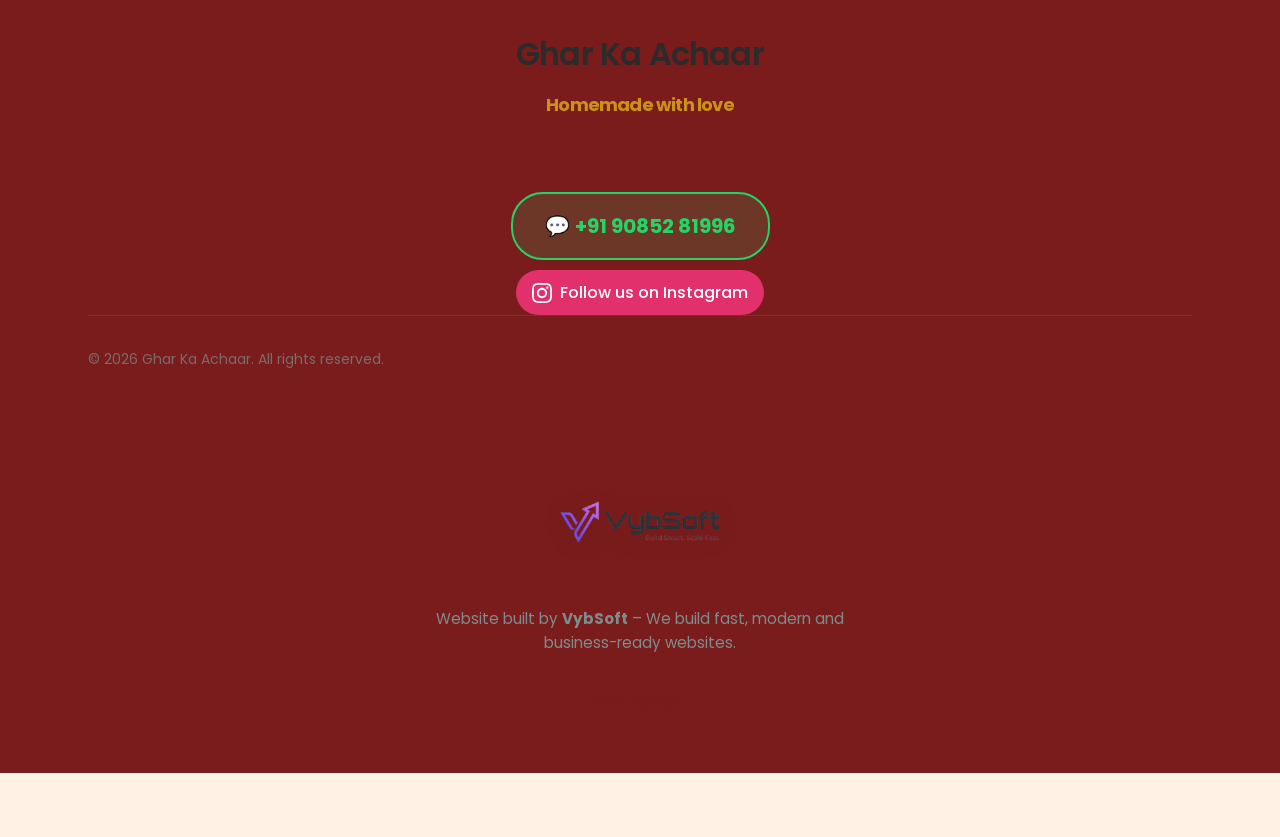
==== commit 52885d5d: "Final Commit" ====
--- a/index.html
+++ b/index.html
@@ -81,8 +81,8 @@
 
                 <ul class="nav-links">
                     <li><a href="index.html" class="active">Home</a></li>
+                    <li><a href="products.html">Products</a></li>
                     <li><a href="about.html">About</a></li>
-                    <li><a href="products.html">Products</a></li>
                     <li><a href="contact.html">Contact</a></li>
                 </ul>
 
@@ -103,8 +103,8 @@
     <div class="nav-menu" id="nav-menu">
         <ul>
             <li><a href="index.html" class="active">Home</a></li>
+            <li><a href="products.html">Products</a></li>
             <li><a href="about.html">About</a></li>
-            <li><a href="products.html">Products</a></li>
             <li><a href="contact.html">Contact</a></li>
         </ul>
     </div>
@@ -379,6 +379,18 @@
 
                 <div class="copyright">
                     <p>&copy; 2026 Ghar Ka Achaar. All rights reserved.</p>
+                </div>
+
+                <!-- VybSoft Branding -->
+                <div class="footer-vybsoft">
+                    <div class="footer-vybsoft-content">
+                        <a href="https://vybsoft.com/" target="_blank">
+                            <img src="assets/icons/VybSoft_Logo.png" alt="VybSoft Logo" class="vybsoft-logo">
+                        </a>
+                        <p class="vybsoft-text">Website built by <strong>VybSoft</strong> – We build fast, modern and
+                            business-ready websites.</p>
+                        <a href="https://vybsoft.com/" target="_blank" class="vybsoft-link">Visit VybSoft</a>
+                    </div>
                 </div>
             </div>
         </footer>
--- a/css/style.css
+++ b/css/style.css
@@ -67,7 +67,7 @@
     width: 100%;
     max-width: 1200px;
     margin: 0 auto;
-    padding: 0 1rem;
+    padding: 0 20px;
 }
 
 /* Grid System */
@@ -665,6 +665,7 @@
 }
 
 /* Hero Section Redesign */
+/* Hero Section Redesign */
 .hero {
     position: relative;
     padding: 80px 20px;
@@ -677,6 +678,14 @@
     color: var(--text-dark);
 }
 
+.hero h1 {
+    margin-bottom: 10px;
+}
+
+.hero p {
+    margin-top: 0;
+}
+
 .hero::before {
     content: '';
     position: absolute;
@@ -691,6 +700,10 @@
 .hero .container {
     position: relative;
     z-index: 2;
+    display: flex;
+    flex-direction: column;
+    align-items: center;
+    justify-content: center;
 }
 
 .hero-title {
@@ -732,7 +745,7 @@
 
 /* Sections Global Styling */
 section {
-    padding: 50px 20px;
+    padding: 60px 20px;
 }
 
 .pl-0 {
@@ -1238,7 +1251,7 @@
     width: 100%;
     max-width: 1200px;
     margin: 0 auto;
-    padding: 0 1rem;
+    padding: 0 20px;
     height: 70px;
 }
 
@@ -1296,12 +1309,13 @@
     color: var(--primary-maroon);
 }
 
-/* Navigation Links */
 .nav-links {
-    display: none;
+    display: flex;
+    align-items: center;
     list-style: none;
-    padding: 0;
-    margin: 0;
+    gap: 30px;
+    margin-bottom: 0;
+    padding-left: 0;
 }
 
 .nav-links li {
@@ -1425,10 +1439,21 @@
         display: none;
     }
 
-    .nav-links {
-        display: flex;
-        gap: 2rem;
-    }
+.cart-icon-btn {
+    position: relative;
+    background: var(--primary-maroon);
+    color: #fff;
+    border: none;
+    padding: 8px 18px;
+    border-radius: 50px;
+    font-weight: 600;
+    cursor: pointer;
+    display: flex;
+    align-items: center;
+    gap: 8px;
+    transition: all 0.3s ease;
+    margin-left: 20px;
+}
 
     .header {
         height: 80px;
@@ -1436,7 +1461,7 @@
 
     .nav-inner {
         height: 80px;
-        padding: 0 2rem;
+        padding: 0 20px;
     }
 
     .logo-container {
@@ -1481,56 +1506,6 @@
     .nav-menu {
         top: 64px;
     }
-}
-
-/* Hero Section Styles */
-.hero {
-    min-height: 70vh;
-    display: flex;
-    align-items: center;
-    justify-content: center;
-    background: linear-gradient(135deg, var(--bg-warm) 0%, #FFF2E6 100%);
-    position: relative;
-    overflow: hidden;
-}
-
-.hero::before {
-    content: '';
-    position: absolute;
-    top: 0;
-    left: 0;
-    right: 0;
-    bottom: 0;
-    background: radial-gradient(circle at 20% 80%, rgba(200, 107, 42, 0.1) 0%, transparent 50%),
-        radial-gradient(circle at 80% 20%, rgba(158, 42, 43, 0.05) 0%, transparent 50%);
-    pointer-events: none;
-}
-
-.hero-content {
-    text-align: center;
-    max-width: 800px;
-    padding: 2rem;
-    position: relative;
-    z-index: 1;
-}
-
-.hero-title {
-    font-family: var(--font-brand);
-    font-size: 3.5rem;
-    font-weight: var(--font-weight-brand);
-    color: var(--primary-maroon);
-    margin-bottom: 1rem;
-    letter-spacing: 0.02em;
-    line-height: 1.1;
-}
-
-.hero-tagline {
-    font-family: var(--font-body);
-    font-size: 1.25rem;
-    font-weight: var(--font-weight-medium);
-    color: var(--text-charcoal);
-    margin-bottom: 2rem;
-    letter-spacing: 0.01em;
 }
 
 /* Benefits Section */
@@ -3726,14 +3701,31 @@
 .quantity-error {
     border-color: #ef4444;
     background-color: #fef2f2;
-    animation: shakeSection 0.5s cubic-bezier(.36,.07,.19,.97) both;
+    animation: shakeSection 0.5s cubic-bezier(.36, .07, .19, .97) both;
 }
 
 @keyframes shakeSection {
-    10%, 90% { transform: translate3d(-1px, 0, 0); }
-    20%, 80% { transform: translate3d(2px, 0, 0); }
-    30%, 50%, 70% { transform: translate3d(-4px, 0, 0); }
-    40%, 60% { transform: translate3d(4px, 0, 0); }
+
+    10%,
+    90% {
+        transform: translate3d(-1px, 0, 0);
+    }
+
+    20%,
+    80% {
+        transform: translate3d(2px, 0, 0);
+    }
+
+    30%,
+    50%,
+    70% {
+        transform: translate3d(-4px, 0, 0);
+    }
+
+    40%,
+    60% {
+        transform: translate3d(4px, 0, 0);
+    }
 }
 
 .quantity-options {
@@ -4527,7 +4519,7 @@
 }
 
 .order-step .step-number {
-    background-color: var(--secondary-organic);
+    background-color: var(--primary-maroon);
     color: white;
     width: 2rem;
     height: 2rem;
@@ -5064,7 +5056,7 @@
 }
 
 /* How to Order Numbered Badges */
-.order-step {
+.how-to-order .order-step {
     text-align: center;
     flex-direction: column;
     gap: 1rem;
@@ -5107,4 +5099,136 @@
 .cta-primary-btn:hover {
     transform: translateY(-3px);
     box-shadow: 0 15px 35px rgba(0, 0, 0, 0.25);
-}+}
+
+/* VybSoft Branding Styles */
+.footer-vybsoft {
+    margin-top: 50px;
+
+    padding-top: 40px;
+    border-top: 1px solid rgba(122, 28, 28, 0.1);
+    text-align: center;
+    width: 100%;
+}
+
+.footer-vybsoft-content {
+    display: flex;
+    flex-direction: column;
+    align-items: center;
+    gap: 15px;
+}
+
+.vybsoft-logo {
+    width: 150px;
+    height: auto;
+    display: block;
+    margin: 0 auto 10px auto;
+    transition: transform 0.3s cubic-bezier(0.175, 0.885, 0.32, 1.275);
+    filter: drop-shadow(0 4px 12px rgba(0, 0, 0, 0.12));
+}
+
+@media (min-width: 768px) {
+    .vybsoft-logo {
+        width: 220px;
+    }
+}
+
+.vybsoft-logo:hover {
+    transform: scale(1.05) rotate(1deg);
+}
+
+.vybsoft-text {
+    font-size: 0.95rem;
+    color: var(--text-light);
+    margin: 0 0 10px 0;
+    line-height: 1.6;
+    max-width: 450px;
+}
+
+.vybsoft-link {
+    color: var(--primary-maroon);
+    font-weight: 600;
+    text-decoration: none;
+    display: inline-block;
+    padding: 10px 25px;
+    border: 1.5px solid var(--primary-maroon);
+    border-radius: 50px;
+    transition: all 0.3s ease;
+    font-size: 0.9rem;
+}
+
+.vybsoft-link:hover {
+    background: var(--primary-maroon);
+    color: #fff;
+    transform: translateY(-2px);
+}
+
+/* Contact Page VybSoft CTA Section */
+.contact-vybsoft-cta {
+    margin: 60px auto 30px;
+    padding: 60px 30px;
+    background: linear-gradient(135deg, #fff 0%, #fff9f0 100%);
+    border-radius: 24px;
+    text-align: center;
+    box-shadow: 0 25px 50px rgba(122, 28, 28, 0.08);
+    border: 1px solid rgba(212, 160, 26, 0.2);
+    max-width: 850px;
+}
+
+.vybsoft-cta-logo {
+    width: 160px;
+    margin-bottom: 25px;
+}
+
+@media (min-width: 768px) {
+    .vybsoft-cta-logo {
+        width: 240px;
+    }
+}
+
+.vybsoft-cta-title {
+    font-size: 1.8rem;
+    color: var(--text-dark);
+    margin-bottom: 15px;
+    font-family: var(--font-brand);
+    font-weight: 700;
+}
+
+.vybsoft-cta-text {
+    font-size: 1.15rem;
+    color: var(--text-light);
+    margin-bottom: 35px;
+}
+
+.vybsoft-visit-btn {
+    display: inline-block;
+    background: var(--primary-maroon);
+    color: #fff !important;
+    padding: 16px 45px;
+    border-radius: 50px;
+    font-weight: 600;
+    text-decoration: none;
+    transition: all 0.3s cubic-bezier(0.4, 0, 0.2, 1);
+    box-shadow: 0 8px 20px rgba(122, 28, 28, 0.2);
+}
+
+.vybsoft-visit-btn:hover {
+    background: var(--secondary-gold);
+    transform: translateY(-3px);
+    box-shadow: 0 12px 30px rgba(212, 160, 26, 0.4);
+}
+
+@media (max-width: 768px) {
+    .container {
+        padding: 0 15px;
+    }
+
+    .hero {
+        padding: 60px 15px;
+    }
+
+    .contact-vybsoft-cta {
+        margin: 40px 15px 30px;
+        padding: 50px 20px;
+    }
+}
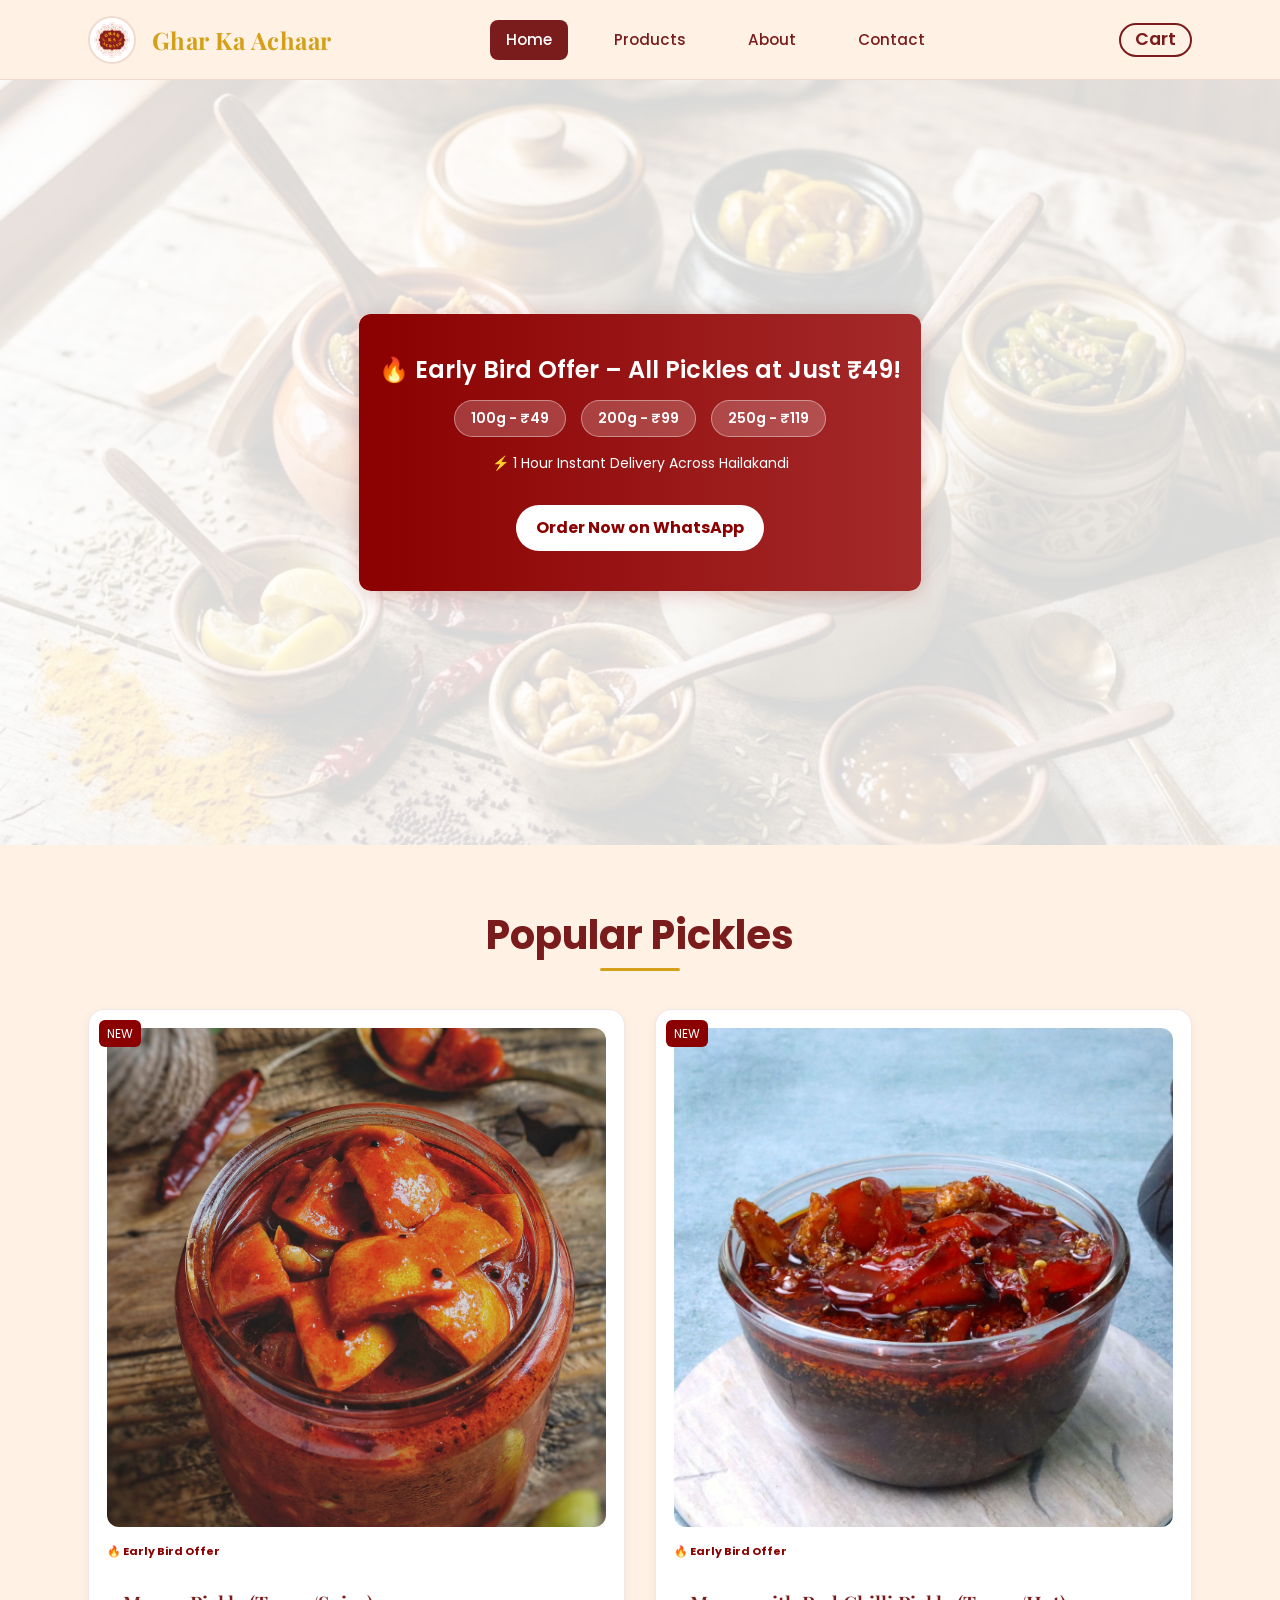
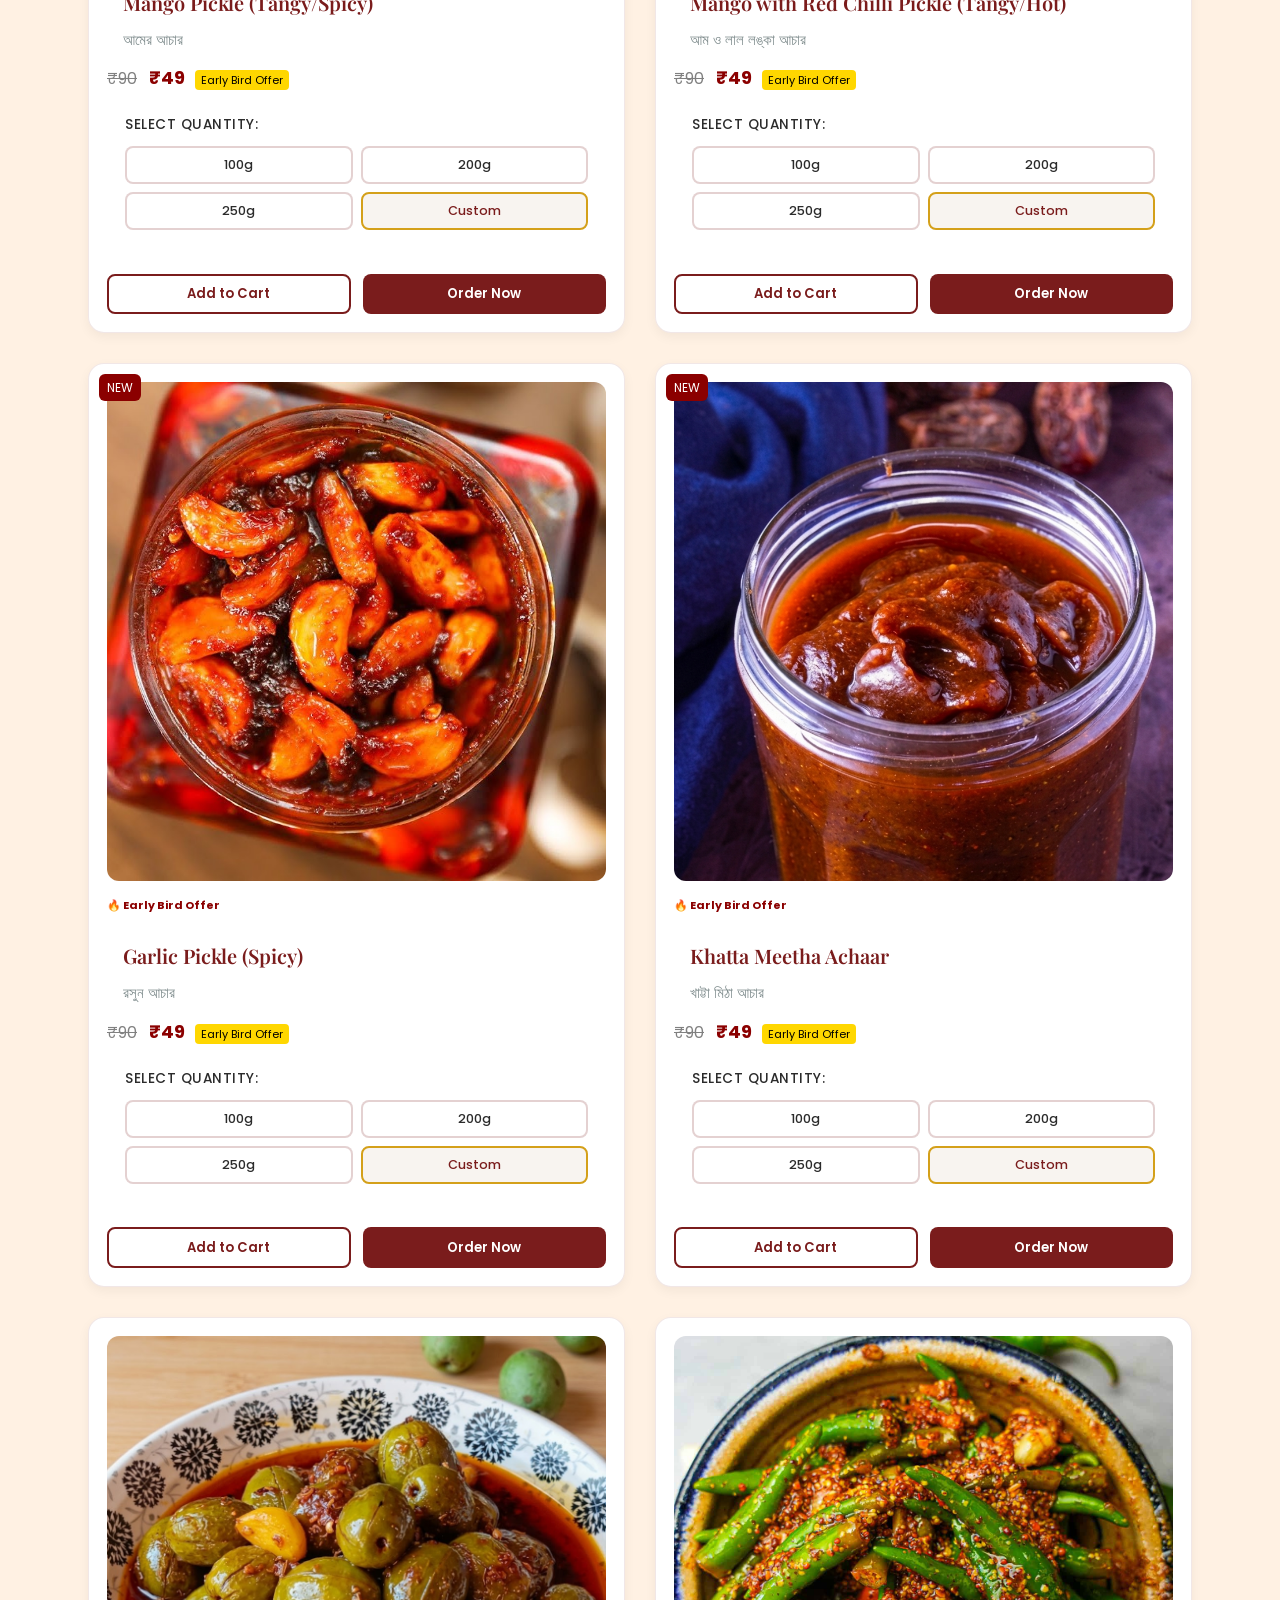
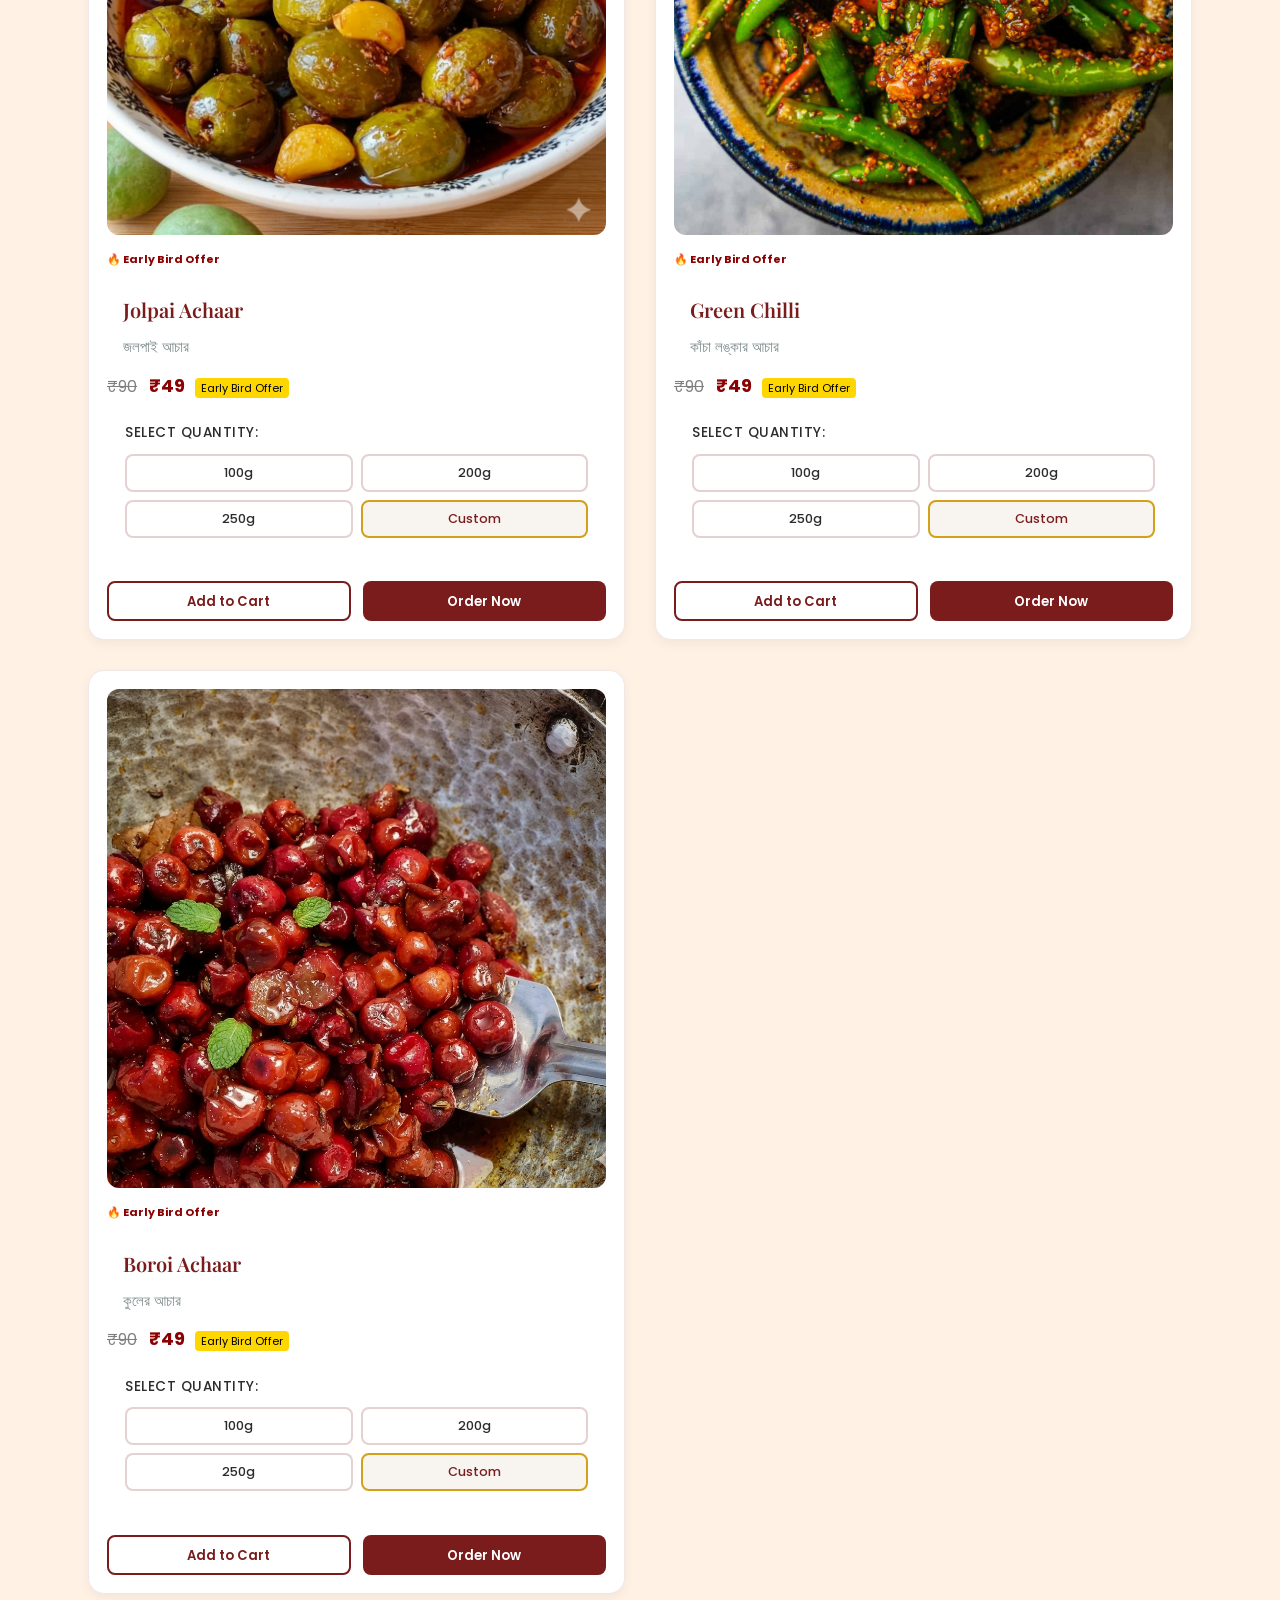
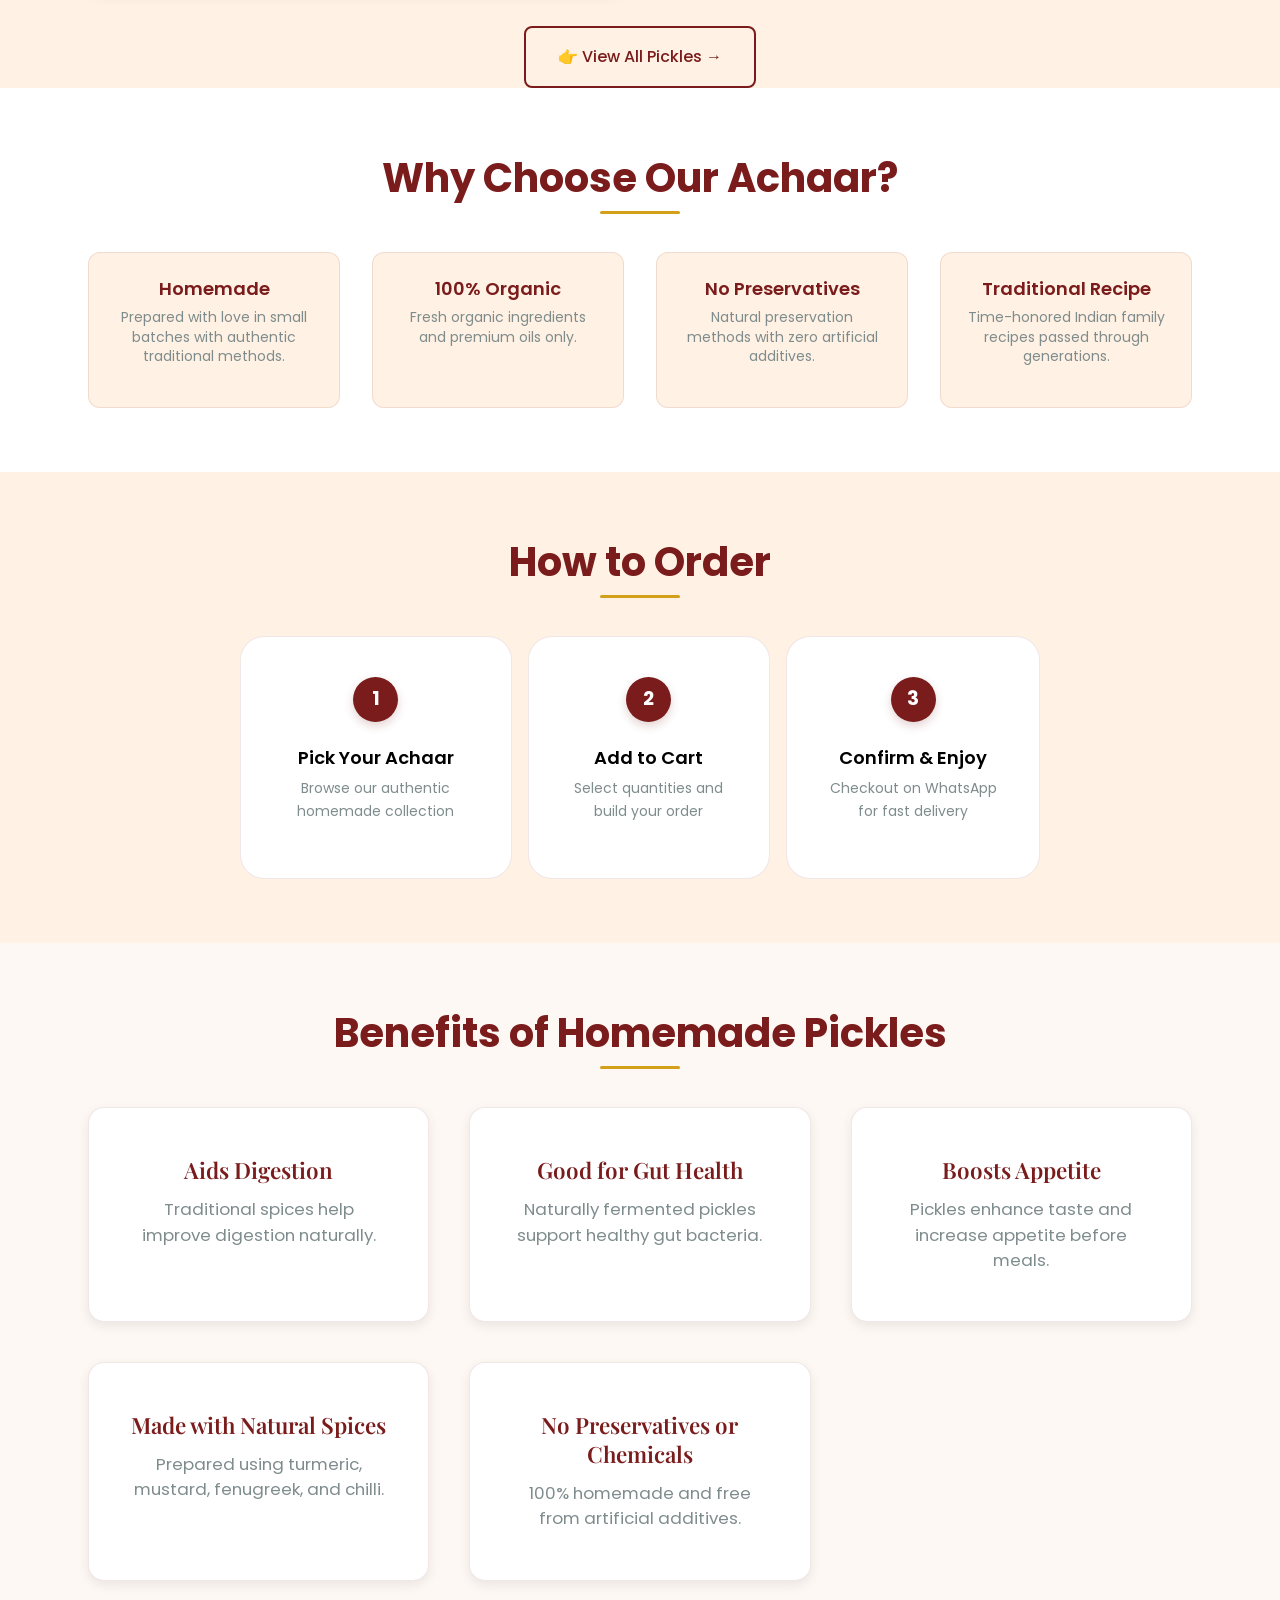
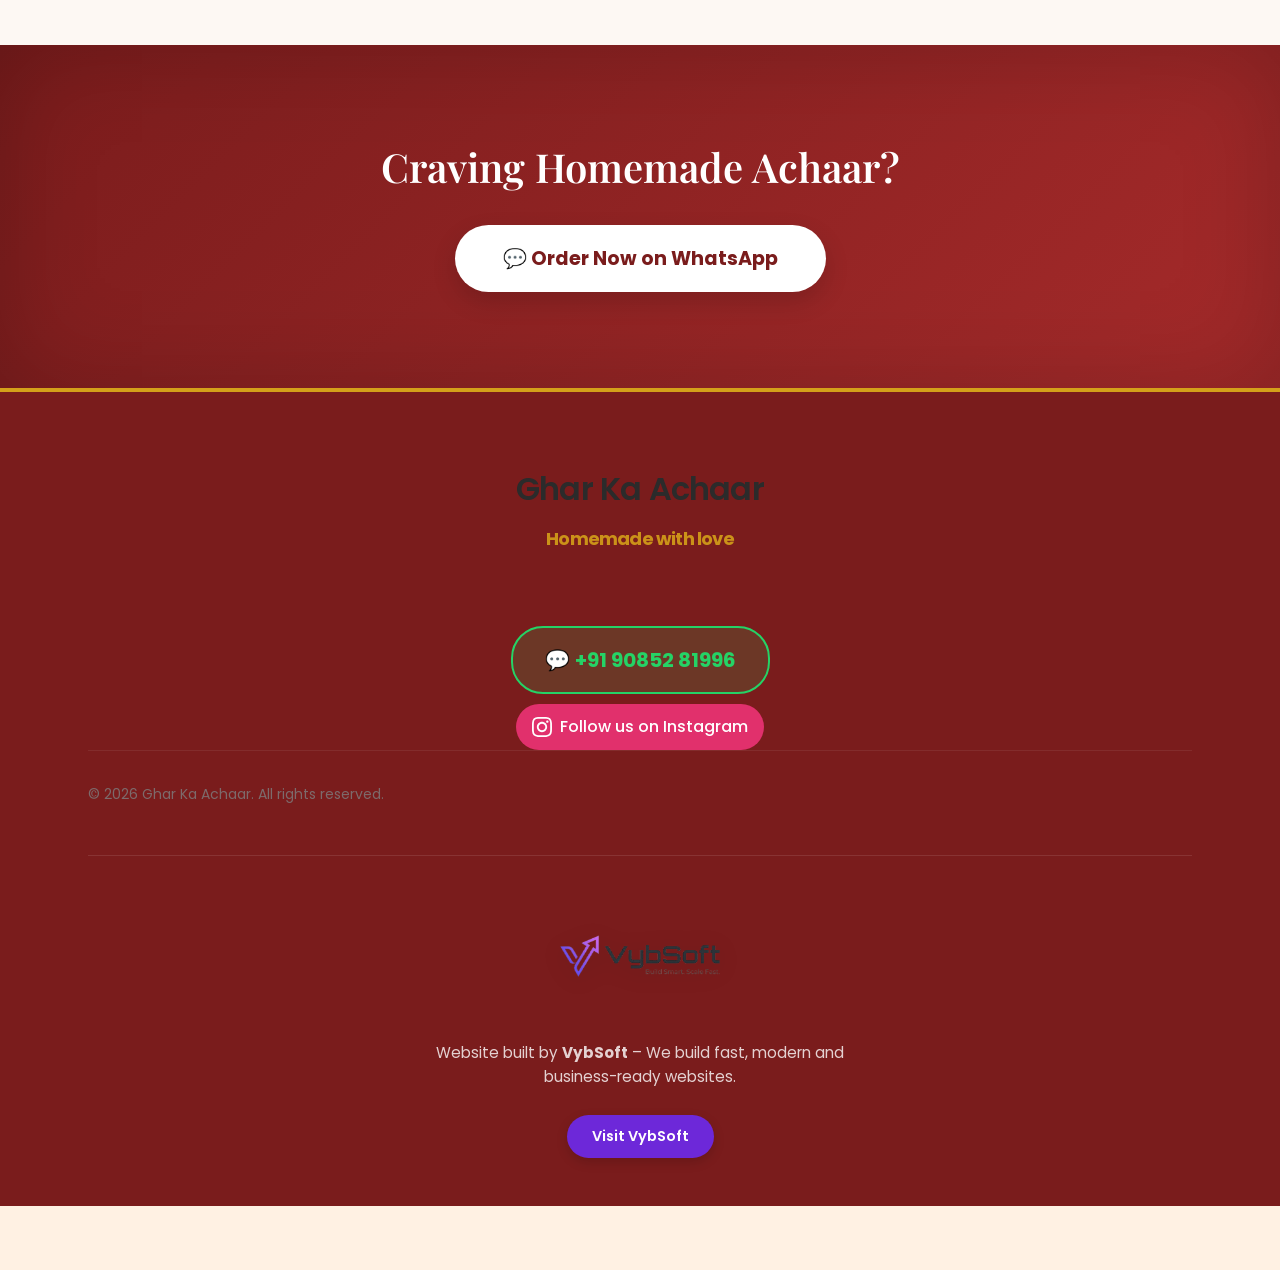
==== commit 492a7a8d: "Early bird and new products" ====
--- a/index.html
+++ b/index.html
@@ -112,10 +112,15 @@
     <!-- Hero Section -->
     <section class="hero" id="home">
         <div class="container">
-            <div class="hero-content">
-                <h1 class="hero-title">Ghar Ka Achaar</h1>
-                <p class="hero-tagline">Homemade • 100% Organic • Traditional Taste</p>
-                <a href="#" class="cta-button" onclick="handleSampleOrder(event)">💬 Order Sample on WhatsApp</a>
+            <div class="hero-banner">
+                <h1>🔥 Early Bird Offer – All Pickles at Just ₹49!</h1>
+                <div class="hero-prices">
+                    <span>100g - ₹49</span>
+                    <span>200g - ₹99</span>
+                    <span>250g - ₹119</span>
+                </div>
+                <p>⚡ 1 Hour Instant Delivery Across Hailakandi</p>
+                <a href="https://wa.me/919085281996" class="cta">Order Now on WhatsApp</a>
             </div>
         </div>
     </section>
@@ -125,22 +130,152 @@
         <div class="container">
             <h2 class="section-title">Popular Pickles</h2>
             <div class="popular-grid">
-                <!-- Khatta Meetha Achaar -->
+                <!-- Mango Pickle (Tangy/Spicy) -->
                 <div class="popular-card">
+                    <div class="badge-new">NEW</div>
                     <div class="popular-image">
-                        <img src="assets/images/Khatta-meetha.png" alt="Khatta Meetha Achaar">
-                    </div>
-                    <h3>Khatta Meetha Achaar</h3>
-                    <p class="bengali-name">খাট্টা মিঠা আচার</p>
+                        <img src="assets/images/Mango_Pickle.jpg" alt="Mango Pickle">
+                    </div>
+                    <span class="offer-card-label">🔥 Early Bird Offer</span>
+                    <h3>Mango Pickle (Tangy/Spicy)</h3>
+                    <p class="bengali-name">আমের আচার</p>
+
+                    <div class="price-display mb-3">
+                        <span class="old-price">₹90</span>
+                        <span class="new-price">₹49</span>
+                        <span class="offer-tag">Early Bird Offer</span>
+                    </div>
+
+
                     <div class="quantity-selection">
                         <h4 class="quantity-title">Select Quantity:</h4>
                         <div class="quantity-options-grid">
-                            <button class="quantity-btn" data-quantity="100g" data-price="85">100g</button>
-                            <button class="quantity-btn" data-quantity="250g" data-price="199">250g</button>
-                            <div class="custom-qty-row">
-                                <button class="quantity-btn custom-quantity-btn" data-quantity="custom">Custom
-                                    Qty</button>
-                            </div>
+                            <button class="quantity-btn" data-quantity="100g" data-price="49">100g</button>
+                            <button class="quantity-btn" data-quantity="200g" data-price="99">200g</button>
+                            <button class="quantity-btn" data-quantity="250g" data-price="119">250g</button>
+                            <button class="quantity-btn custom-quantity-btn" data-quantity="custom">Custom</button>
+                        </div>
+                        <div class="custom-quantity-input" style="display: none;">
+                            <input type="number" min="100" placeholder="Enter grams (min 100g)">
+                            <span class="custom-note">Price discussed on WhatsApp</span>
+                        </div>
+                    </div>
+
+                    <div class="card-actions">
+                        <button class="add-cart-btn outlined"
+                            onclick="addToCartFromCard('Mango Pickle (Tangy/Spicy)', this)">Add to Cart</button>
+                        <button class="order-now-btn"
+                            onclick="orderNowFromCard('Mango Pickle (Tangy/Spicy)', this)">Order Now</button>
+                    </div>
+                    <div class="error-message" style="display: none;"></div>
+                </div>
+
+                <!-- Mango with Red Chilli Pickle (Tangy/Hot) -->
+                <div class="popular-card">
+                    <div class="badge-new">NEW</div>
+                    <div class="popular-image">
+                        <img src="assets/images/Red_Chili_Pickle_1.jpg" alt="Mango with Red Chilli Pickle">
+                    </div>
+                    <span class="offer-card-label">🔥 Early Bird Offer</span>
+                    <h3>Mango with Red Chilli Pickle (Tangy/Hot)</h3>
+                    <p class="bengali-name">আম ও লাল লঙ্কা আচার</p>
+
+                    <div class="price-display mb-3">
+                        <span class="old-price">₹90</span>
+                        <span class="new-price">₹49</span>
+                        <span class="offer-tag">Early Bird Offer</span>
+                    </div>
+
+
+                    <div class="quantity-selection">
+                        <h4 class="quantity-title">Select Quantity:</h4>
+                        <div class="quantity-options-grid">
+                            <button class="quantity-btn" data-quantity="100g" data-price="49">100g</button>
+                            <button class="quantity-btn" data-quantity="200g" data-price="99">200g</button>
+                            <button class="quantity-btn" data-quantity="250g" data-price="119">250g</button>
+                            <button class="quantity-btn custom-quantity-btn" data-quantity="custom">Custom</button>
+                        </div>
+                        <div class="custom-quantity-input" style="display: none;">
+                            <input type="number" min="100" placeholder="Enter grams (min 100g)">
+                            <span class="custom-note">Price discussed on WhatsApp</span>
+                        </div>
+                    </div>
+
+                    <div class="card-actions">
+                        <button class="add-cart-btn outlined"
+                            onclick="addToCartFromCard('Mango with Red Chilli Pickle (Tangy/Hot)', this)">Add to
+                            Cart</button>
+                        <button class="order-now-btn"
+                            onclick="orderNowFromCard('Mango with Red Chilli Pickle (Tangy/Hot)', this)">Order
+                            Now</button>
+                    </div>
+                    <div class="error-message" style="display: none;"></div>
+                </div>
+
+                <!-- Garlic Pickle (Spicy) -->
+                <div class="popular-card">
+                    <div class="badge-new">NEW</div>
+                    <div class="popular-image">
+                        <img src="assets/images/Garlic_Pickle.jpg" alt="Garlic Pickle">
+                    </div>
+                    <span class="offer-card-label">🔥 Early Bird Offer</span>
+                    <h3>Garlic Pickle (Spicy)</h3>
+                    <p class="bengali-name">রসুন আচার</p>
+
+                    <div class="price-display mb-3">
+                        <span class="old-price">₹90</span>
+                        <span class="new-price">₹49</span>
+                        <span class="offer-tag">Early Bird Offer</span>
+                    </div>
+
+
+                    <div class="quantity-selection">
+                        <h4 class="quantity-title">Select Quantity:</h4>
+                        <div class="quantity-options-grid">
+                            <button class="quantity-btn" data-quantity="100g" data-price="49">100g</button>
+                            <button class="quantity-btn" data-quantity="200g" data-price="99">200g</button>
+                            <button class="quantity-btn" data-quantity="250g" data-price="119">250g</button>
+                            <button class="quantity-btn custom-quantity-btn" data-quantity="custom">Custom</button>
+                        </div>
+                        <div class="custom-quantity-input" style="display: none;">
+                            <input type="number" min="100" placeholder="Enter grams (min 100g)">
+                            <span class="custom-note">Price discussed on WhatsApp</span>
+                        </div>
+                    </div>
+
+                    <div class="card-actions">
+                        <button class="add-cart-btn outlined"
+                            onclick="addToCartFromCard('Garlic Pickle (Spicy)', this)">Add to Cart</button>
+                        <button class="order-now-btn" onclick="orderNowFromCard('Garlic Pickle (Spicy)', this)">Order
+                            Now</button>
+                    </div>
+                    <div class="error-message" style="display: none;"></div>
+                </div>
+
+                <!-- Khatta Meetha Achaar -->
+                <div class="popular-card">
+                    <div class="badge-new">NEW</div>
+                    <div class="popular-image">
+                        <img src="assets/images/Khatta-meetha.png" alt="Khatta Meetha Achaar">
+                    </div>
+                    <span class="offer-card-label">🔥 Early Bird Offer</span>
+                    <h3>Khatta Meetha Achaar</h3>
+                    <p class="bengali-name">খাট্টা মিঠা আচার</p>
+
+                    <div class="price-display mb-3">
+                        <span class="old-price">₹90</span>
+                        <span class="new-price">₹49</span>
+                        <span class="offer-tag">Early Bird Offer</span>
+                    </div>
+
+
+                    <div class="quantity-selection">
+                        <h4 class="quantity-title">Select Quantity:</h4>
+                        <div class="quantity-options-grid">
+                            <button class="quantity-btn" data-quantity="100g" data-price="49">100g</button>
+                            <button class="quantity-btn" data-quantity="200g" data-price="99">200g</button>
+                            <button class="quantity-btn" data-quantity="250g" data-price="119">250g</button>
+                            <button class="quantity-btn custom-quantity-btn" data-quantity="custom">Custom</button>
                         </div>
                         <div class="custom-quantity-input" style="display: none;">
                             <input type="number" min="100" placeholder="Enter grams (min 100g)">
@@ -162,17 +297,24 @@
                     <div class="popular-image">
                         <img src="assets/images/Jolpai_Pickle-1.jpg" alt="Jolpai Achaar">
                     </div>
+                    <span class="offer-card-label">🔥 Early Bird Offer</span>
                     <h3>Jolpai Achaar</h3>
                     <p class="bengali-name">জলপাই আচার</p>
+
+                    <div class="price-display mb-3">
+                        <span class="old-price">₹90</span>
+                        <span class="new-price">₹49</span>
+                        <span class="offer-tag">Early Bird Offer</span>
+                    </div>
+
+
                     <div class="quantity-selection">
                         <h4 class="quantity-title">Select Quantity:</h4>
                         <div class="quantity-options-grid">
-                            <button class="quantity-btn" data-quantity="100g" data-price="85">100g</button>
-                            <button class="quantity-btn" data-quantity="250g" data-price="199">250g</button>
-                            <div class="custom-qty-row">
-                                <button class="quantity-btn custom-quantity-btn" data-quantity="custom">Custom
-                                    Qty</button>
-                            </div>
+                            <button class="quantity-btn" data-quantity="100g" data-price="49">100g</button>
+                            <button class="quantity-btn" data-quantity="200g" data-price="99">200g</button>
+                            <button class="quantity-btn" data-quantity="250g" data-price="119">250g</button>
+                            <button class="quantity-btn custom-quantity-btn" data-quantity="custom">Custom</button>
                         </div>
                         <div class="custom-quantity-input" style="display: none;">
                             <input type="number" min="100" placeholder="Enter grams (min 100g)">
@@ -194,17 +336,24 @@
                     <div class="popular-image">
                         <img src="assets/images/GreenChilli_1.jpg" alt="Green Chilli Achaar">
                     </div>
+                    <span class="offer-card-label">🔥 Early Bird Offer</span>
                     <h3>Green Chilli</h3>
                     <p class="bengali-name">কাঁচা লঙ্কার আচার</p>
+
+                    <div class="price-display mb-3">
+                        <span class="old-price">₹90</span>
+                        <span class="new-price">₹49</span>
+                        <span class="offer-tag">Early Bird Offer</span>
+                    </div>
+
+
                     <div class="quantity-selection">
                         <h4 class="quantity-title">Select Quantity:</h4>
                         <div class="quantity-options-grid">
-                            <button class="quantity-btn" data-quantity="100g" data-price="80">100g</button>
-                            <button class="quantity-btn" data-quantity="250g" data-price="185">250g</button>
-                            <div class="custom-qty-row">
-                                <button class="quantity-btn custom-quantity-btn" data-quantity="custom">Custom
-                                    Qty</button>
-                            </div>
+                            <button class="quantity-btn" data-quantity="100g" data-price="49">100g</button>
+                            <button class="quantity-btn" data-quantity="200g" data-price="99">200g</button>
+                            <button class="quantity-btn" data-quantity="250g" data-price="119">250g</button>
+                            <button class="quantity-btn custom-quantity-btn" data-quantity="custom">Custom</button>
                         </div>
                         <div class="custom-quantity-input" style="display: none;">
                             <input type="number" min="100" placeholder="Enter grams (min 100g)">
@@ -226,17 +375,24 @@
                     <div class="popular-image">
                         <img src="assets/images/jujube.jpg" alt="Boroi Achaar">
                     </div>
+                    <span class="offer-card-label">🔥 Early Bird Offer</span>
                     <h3>Boroi Achaar</h3>
                     <p class="bengali-name">কুলের আচার</p>
+
+                    <div class="price-display mb-3">
+                        <span class="old-price">₹90</span>
+                        <span class="new-price">₹49</span>
+                        <span class="offer-tag">Early Bird Offer</span>
+                    </div>
+
+
                     <div class="quantity-selection">
                         <h4 class="quantity-title">Select Quantity:</h4>
                         <div class="quantity-options-grid">
-                            <button class="quantity-btn" data-quantity="100g" data-price="80">100g</button>
-                            <button class="quantity-btn" data-quantity="250g" data-price="185">250g</button>
-                            <div class="custom-qty-row">
-                                <button class="quantity-btn custom-quantity-btn" data-quantity="custom">Custom
-                                    Qty</button>
-                            </div>
+                            <button class="quantity-btn" data-quantity="100g" data-price="49">100g</button>
+                            <button class="quantity-btn" data-quantity="200g" data-price="99">200g</button>
+                            <button class="quantity-btn" data-quantity="250g" data-price="119">250g</button>
+                            <button class="quantity-btn custom-quantity-btn" data-quantity="custom">Custom</button>
                         </div>
                         <div class="custom-quantity-input" style="display: none;">
                             <input type="number" min="100" placeholder="Enter grams (min 100g)">
--- a/css/style.css
+++ b/css/style.css
@@ -60,6 +60,9 @@
     font-size: 16px;
     -webkit-font-smoothing: antialiased;
     -moz-osx-font-smoothing: grayscale;
+    margin: 0;
+    padding: 0;
+    overflow-x: hidden;
 }
 
 /* Container */
@@ -67,7 +70,7 @@
     width: 100%;
     max-width: 1200px;
     margin: 0 auto;
-    padding: 0 20px;
+    padding: 0 16px;
 }
 
 /* Grid System */
@@ -744,8 +747,8 @@
 }
 
 /* Sections Global Styling */
-section {
-    padding: 60px 20px;
+section, .section {
+    padding: 40px 16px;
 }
 
 .pl-0 {
@@ -2013,7 +2016,7 @@
 }
 
 .quantity-options-grid .custom-qty-row {
-    grid-column: span 2;
+    grid-column: auto;
 }
 
 
@@ -2022,8 +2025,9 @@
 .social-links {
     display: flex;
     align-items: center;
+    justify-content: center;
     gap: 12px;
-    margin-top: 10px;
+    margin-top: 20px;
 }
 
 .social-link {
@@ -2070,6 +2074,21 @@
     border-radius: 1.5rem;
     border: 1px solid var(--border-light);
 }
+
+/* About Page Specific Styles */
+.about-logo img {
+    width: 150px;
+    margin: 0 auto 2rem;
+    display: block;
+}
+
+@media (max-width: 768px) {
+    .about-logo img {
+        width: 120px;
+        margin-bottom: 1.5rem;
+    }
+}
+
 
 .instagram-section h3 {
     margin-bottom: 1rem;
@@ -3604,6 +3623,7 @@
     border-radius: 1.5rem;
     overflow: hidden;
     transition: all 0.3s ease;
+    position: relative;
 }
 
 .popular-card:hover {
@@ -5106,7 +5126,7 @@
     margin-top: 50px;
 
     padding-top: 40px;
-    border-top: 1px solid rgba(122, 28, 28, 0.1);
+    border-top: 1px solid rgba(255, 255, 255, 0.1);
     text-align: center;
     width: 100%;
 }
@@ -5139,28 +5159,31 @@
 
 .vybsoft-text {
     font-size: 0.95rem;
-    color: var(--text-light);
+    color: rgba(255, 255, 255, 0.8);
     margin: 0 0 10px 0;
     line-height: 1.6;
     max-width: 450px;
 }
 
 .vybsoft-link {
-    color: var(--primary-maroon);
+    background: #6d28d9;
+    color: #fff;
     font-weight: 600;
     text-decoration: none;
     display: inline-block;
     padding: 10px 25px;
-    border: 1.5px solid var(--primary-maroon);
+    border: none;
     border-radius: 50px;
     transition: all 0.3s ease;
     font-size: 0.9rem;
+    box-shadow: 0 4px 12px rgba(0, 0, 0, 0.15);
 }
 
 .vybsoft-link:hover {
-    background: var(--primary-maroon);
+    background: #5b21b6;
     color: #fff;
     transform: translateY(-2px);
+    box-shadow: 0 6px 20px rgba(109, 40, 217, 0.3);
 }
 
 /* Contact Page VybSoft CTA Section */
@@ -5202,33 +5225,218 @@
 
 .vybsoft-visit-btn {
     display: inline-block;
-    background: var(--primary-maroon);
+    background: linear-gradient(135deg, #6366f1 0%, #4f46e5 100%);
     color: #fff !important;
     padding: 16px 45px;
     border-radius: 50px;
     font-weight: 600;
     text-decoration: none;
     transition: all 0.3s cubic-bezier(0.4, 0, 0.2, 1);
-    box-shadow: 0 8px 20px rgba(122, 28, 28, 0.2);
+    box-shadow: 0 8px 20px rgba(79, 70, 229, 0.25);
 }
 
 .vybsoft-visit-btn:hover {
-    background: var(--secondary-gold);
+    background: linear-gradient(135deg, #4f46e5 0%, #3730a3 100%);
     transform: translateY(-3px);
-    box-shadow: 0 12px 30px rgba(212, 160, 26, 0.4);
+    box-shadow: 0 12px 30px rgba(79, 70, 229, 0.4);
 }
 
 @media (max-width: 768px) {
+    .header {
+        display: flex;
+        justify-content: space-between;
+        align-items: center;
+        padding: 10px 16px;
+        height: auto;
+    }
+
+    .nav-inner {
+        padding: 0;
+        height: auto;
+    }
+
+    .nav-links {
+        display: none !important;
+    }
+
+    .hero {
+        width: 100%;
+        padding: 40px 16px;
+        text-align: center;
+        min-height: auto;
+    }
+
+    .hero-title {
+        font-size: 26px !important;
+        margin-bottom: 10px;
+    }
+
+    .hero-tagline {
+        font-size: 14px;
+        margin-bottom: 20px;
+    }
+
+    .hero .cta-button {
+        width: 100%;
+        max-width: 280px;
+        margin: 0 auto;
+        padding: 12px 20px;
+        font-size: 14px;
+    }
+
+    .popular-grid, .products-grid, .cards {
+        display: flex;
+        flex-direction: column;
+        gap: 20px;
+    }
+
+    .popular-card, .product-card, .card {
+        width: 100%;
+        margin: 0 auto;
+    }
+
+    .quantity-options-grid, .quantity-options {
+        display: flex;
+        gap: 10px;
+        flex-wrap: wrap;
+    }
+
+    .quantity-btn, .quantity-options button {
+        flex: 1;
+        padding: 8px;
+        font-size: 13px;
+        min-width: 80px;
+    }
+
+    .custom-qty-row, .custom-btn {
+        width: 100%;
+    }
+
+    .custom-quantity-btn {
+        width: 100%;
+    }
+
+    h1 {
+        font-size: 26px !important;
+    }
+
+    h2 {
+        font-size: 22px !important;
+    }
+
+    p {
+        font-size: 14px;
+    }
+
     .container {
-        padding: 0 15px;
-    }
-
-    .hero {
-        padding: 60px 15px;
-    }
-
-    .contact-vybsoft-cta {
-        margin: 40px 15px 30px;
-        padding: 50px 20px;
-    }
-}
+        padding: 0 16px;
+    }
+}
+
+/* Promotional & Offer Styles */
+.badge-new {
+    background: #8B0000;
+    color: white;
+    font-size: 12px;
+    padding: 4px 8px;
+    border-radius: 6px;
+    position: absolute;
+    top: 10px;
+    left: 10px;
+    z-index: 10;
+}
+
+.hero-prices {
+    display: flex;
+    justify-content: center;
+    gap: 15px;
+    margin: 15px 0;
+    flex-wrap: wrap;
+}
+
+.hero-prices span {
+    background: rgba(255, 255, 255, 0.2);
+    padding: 6px 16px;
+    border-radius: 30px;
+    border: 1px solid rgba(255, 255, 255, 0.4);
+    font-weight: 600;
+    font-size: 14px;
+    color: white;
+}
+
+.old-price {
+    text-decoration: line-through;
+    color: gray;
+    margin-right: 8px;
+}
+
+.new-price {
+    color: #8B0000;
+    font-weight: bold;
+    font-size: 18px;
+}
+
+.offer-tag {
+    background: #FFD700;
+    color: black;
+    padding: 2px 6px;
+    font-size: 11px;
+    margin-left: 6px;
+    border-radius: 4px;
+}
+
+.hero-banner {
+    background: linear-gradient(to right, #8B0000, #a52a2a);
+    color: white;
+    text-align: center;
+    padding: 40px 20px;
+    border-radius: 12px;
+    margin-bottom: 20px;
+    box-shadow: 0 4px 20px rgba(139, 0, 0, 0.2);
+}
+
+.hero-banner h1 {
+    font-size: 24px;
+    margin-bottom: 10px;
+    color: white !important;
+}
+
+.hero-banner p {
+    font-size: 14px;
+    color: white !important;
+}
+
+.hero-banner .cta {
+    margin-top: 15px;
+    background: white;
+    color: #8B0000;
+    padding: 10px 20px;
+    border-radius: 25px;
+    font-weight: bold;
+    display: inline-block;
+    text-decoration: none;
+    transition: transform 0.3s ease;
+}
+
+.hero-banner .cta:hover {
+    transform: scale(1.05);
+}
+
+.offer-card-label {
+    font-size: 11px;
+    color: #8B0000;
+    font-weight: bold;
+    margin-bottom: 5px;
+    display: block;
+}
+
+.price-structure {
+    font-size: 12px;
+    color: #555;
+    margin-top: 5px;
+    background: #fff9f0;
+    padding: 5px;
+    border-radius: 4px;
+    border: 1px dashed #ddd;
+    text-align: left;
+}
